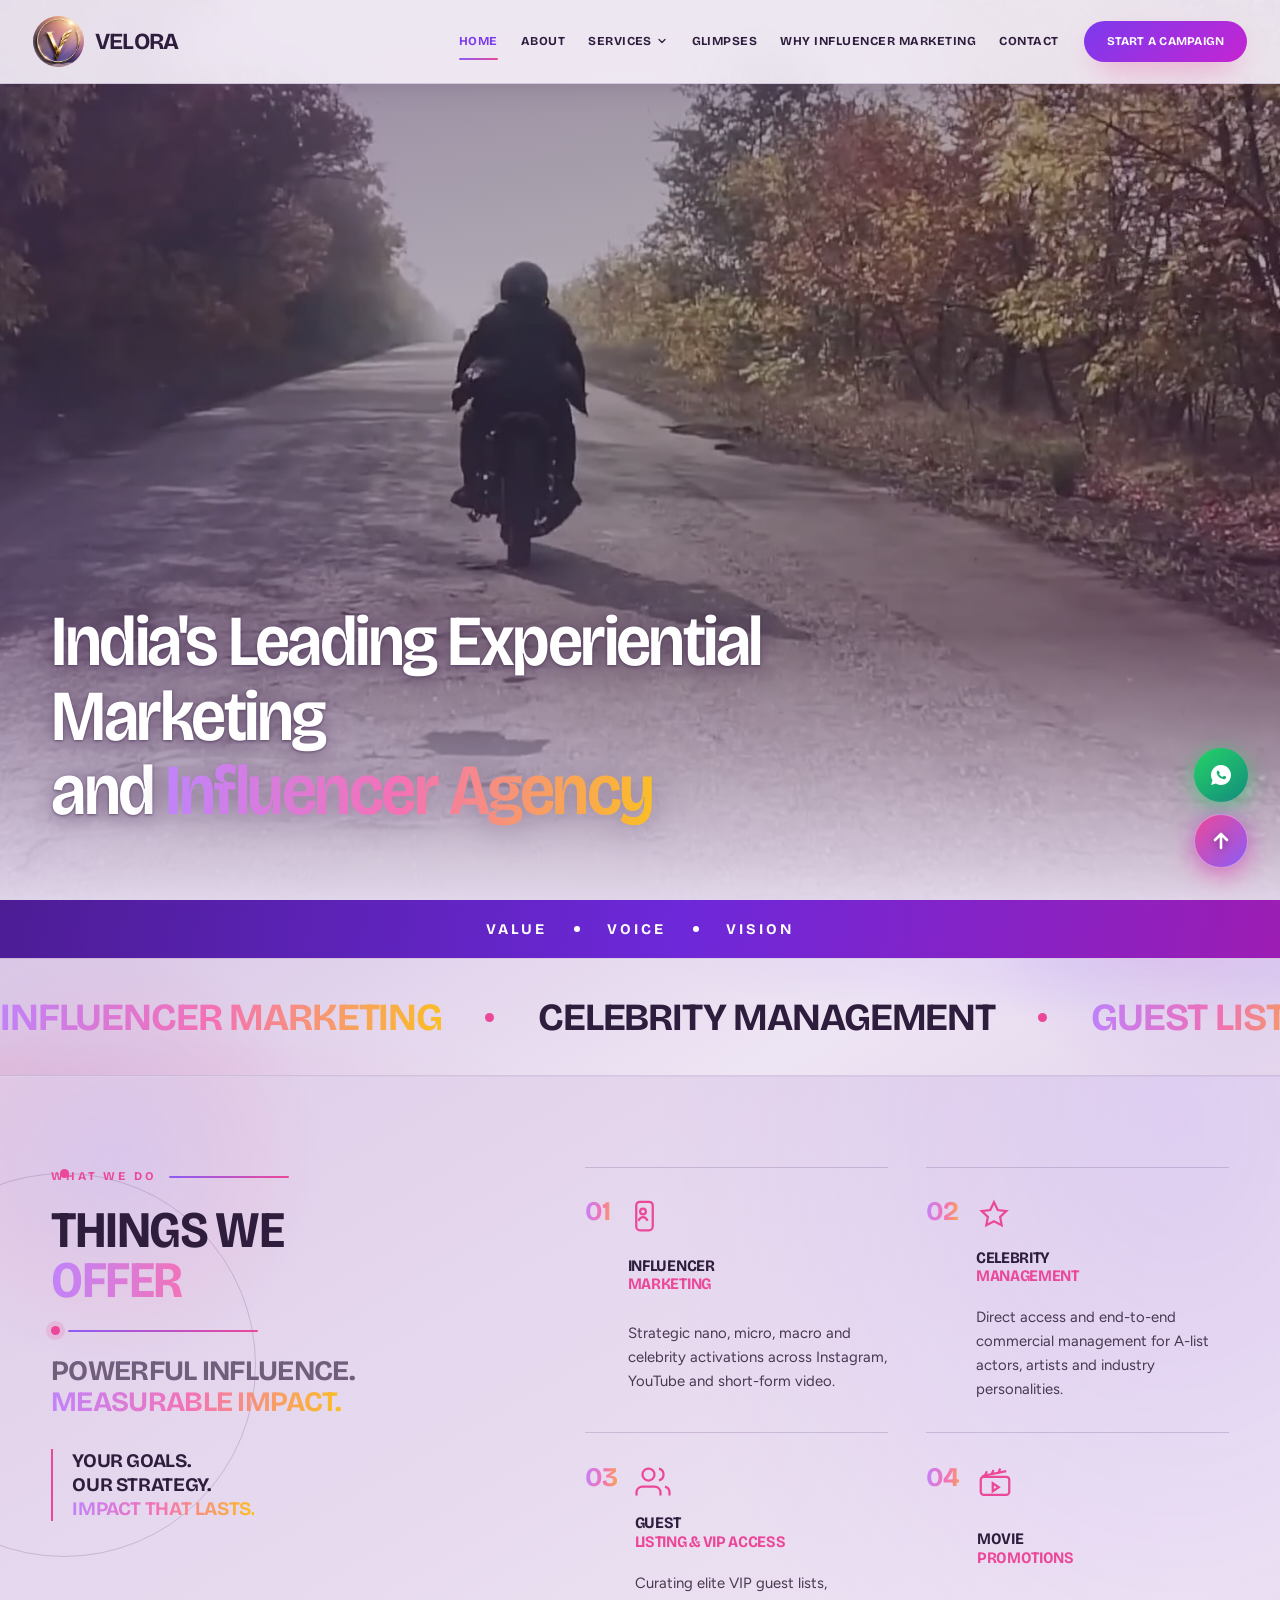
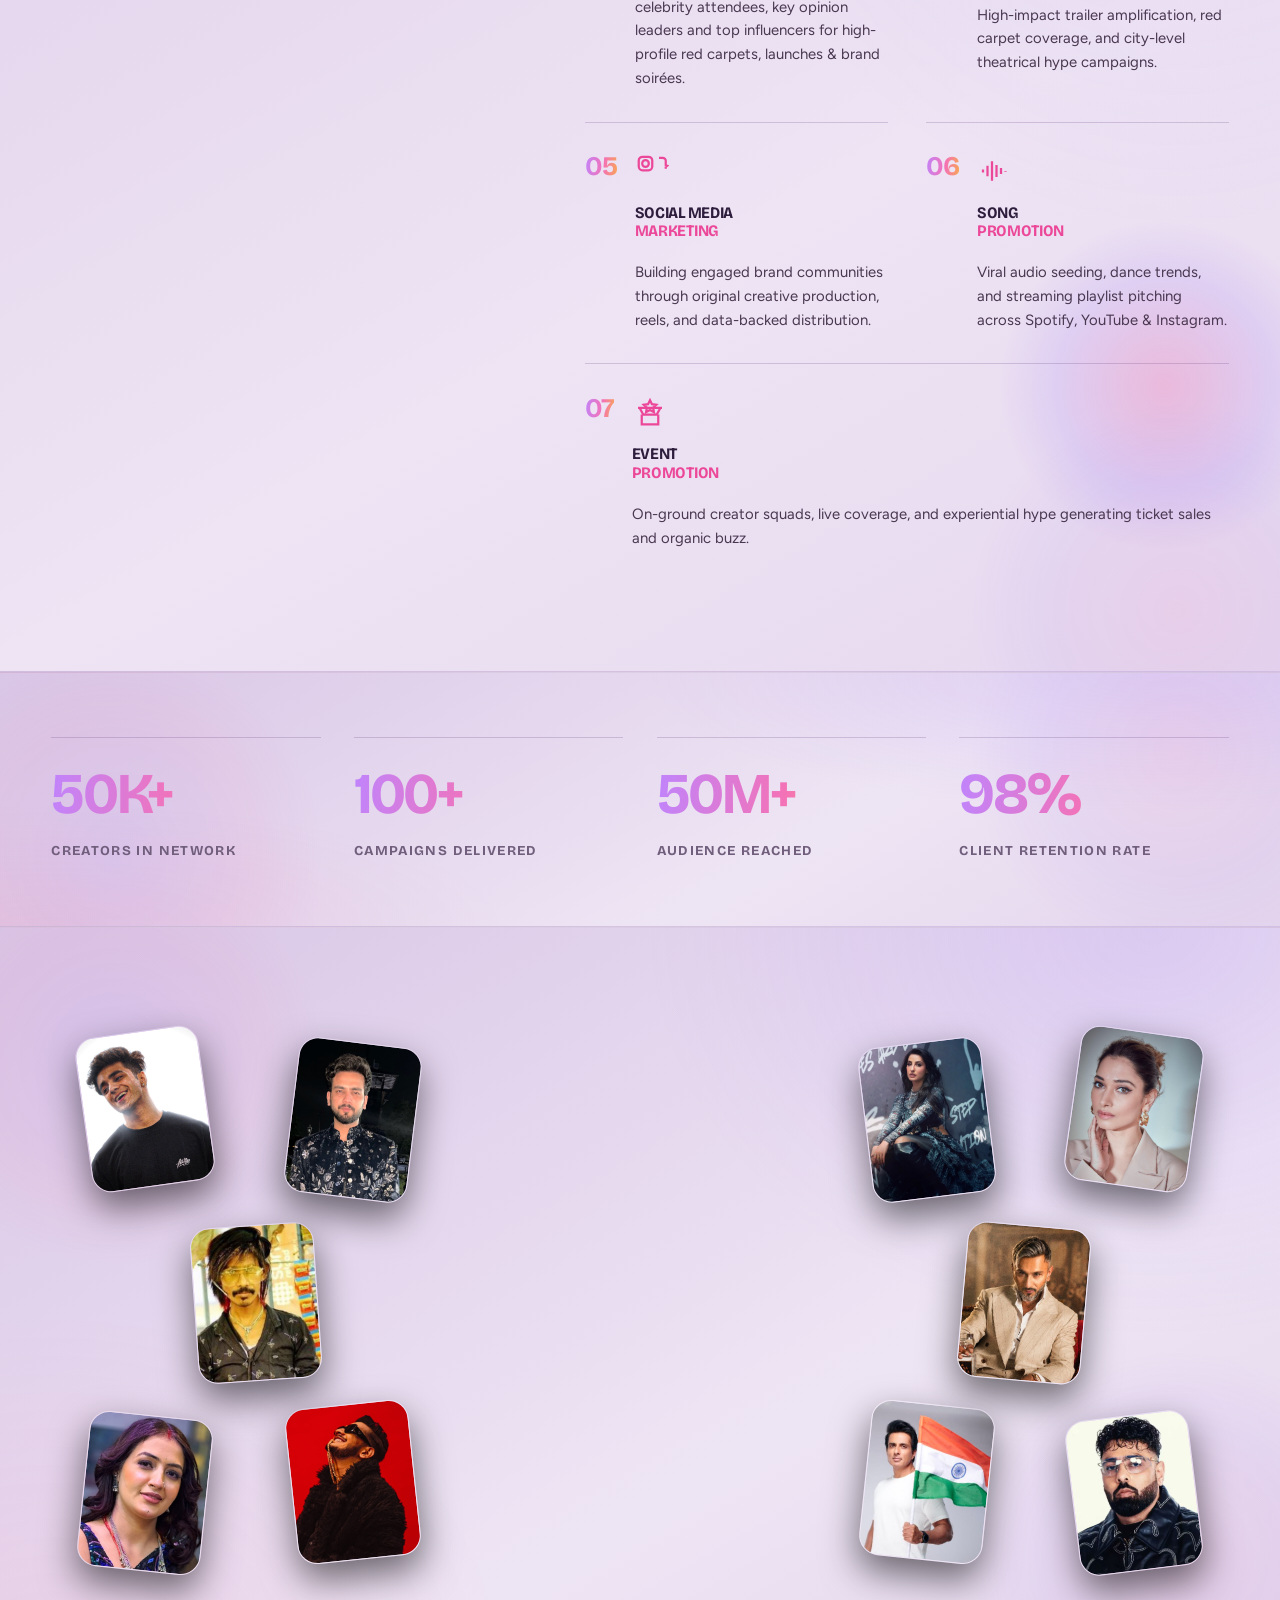
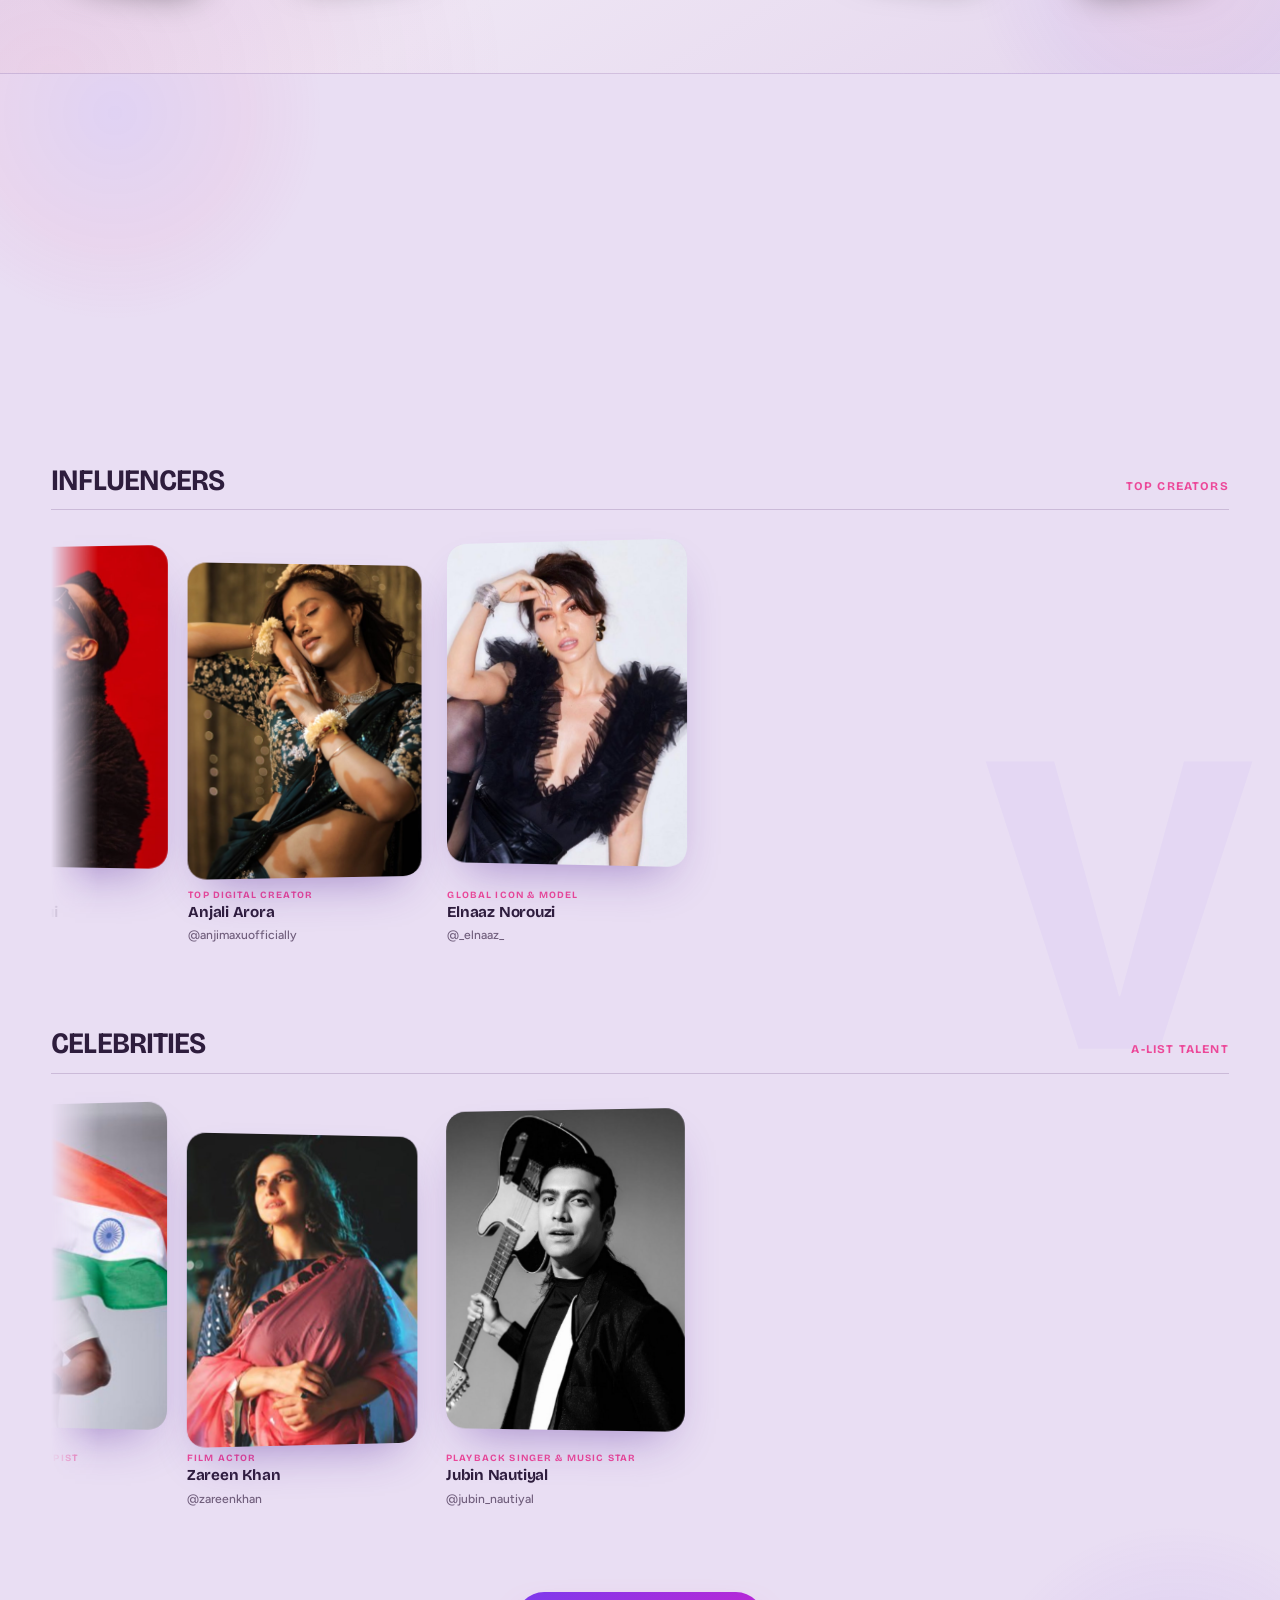
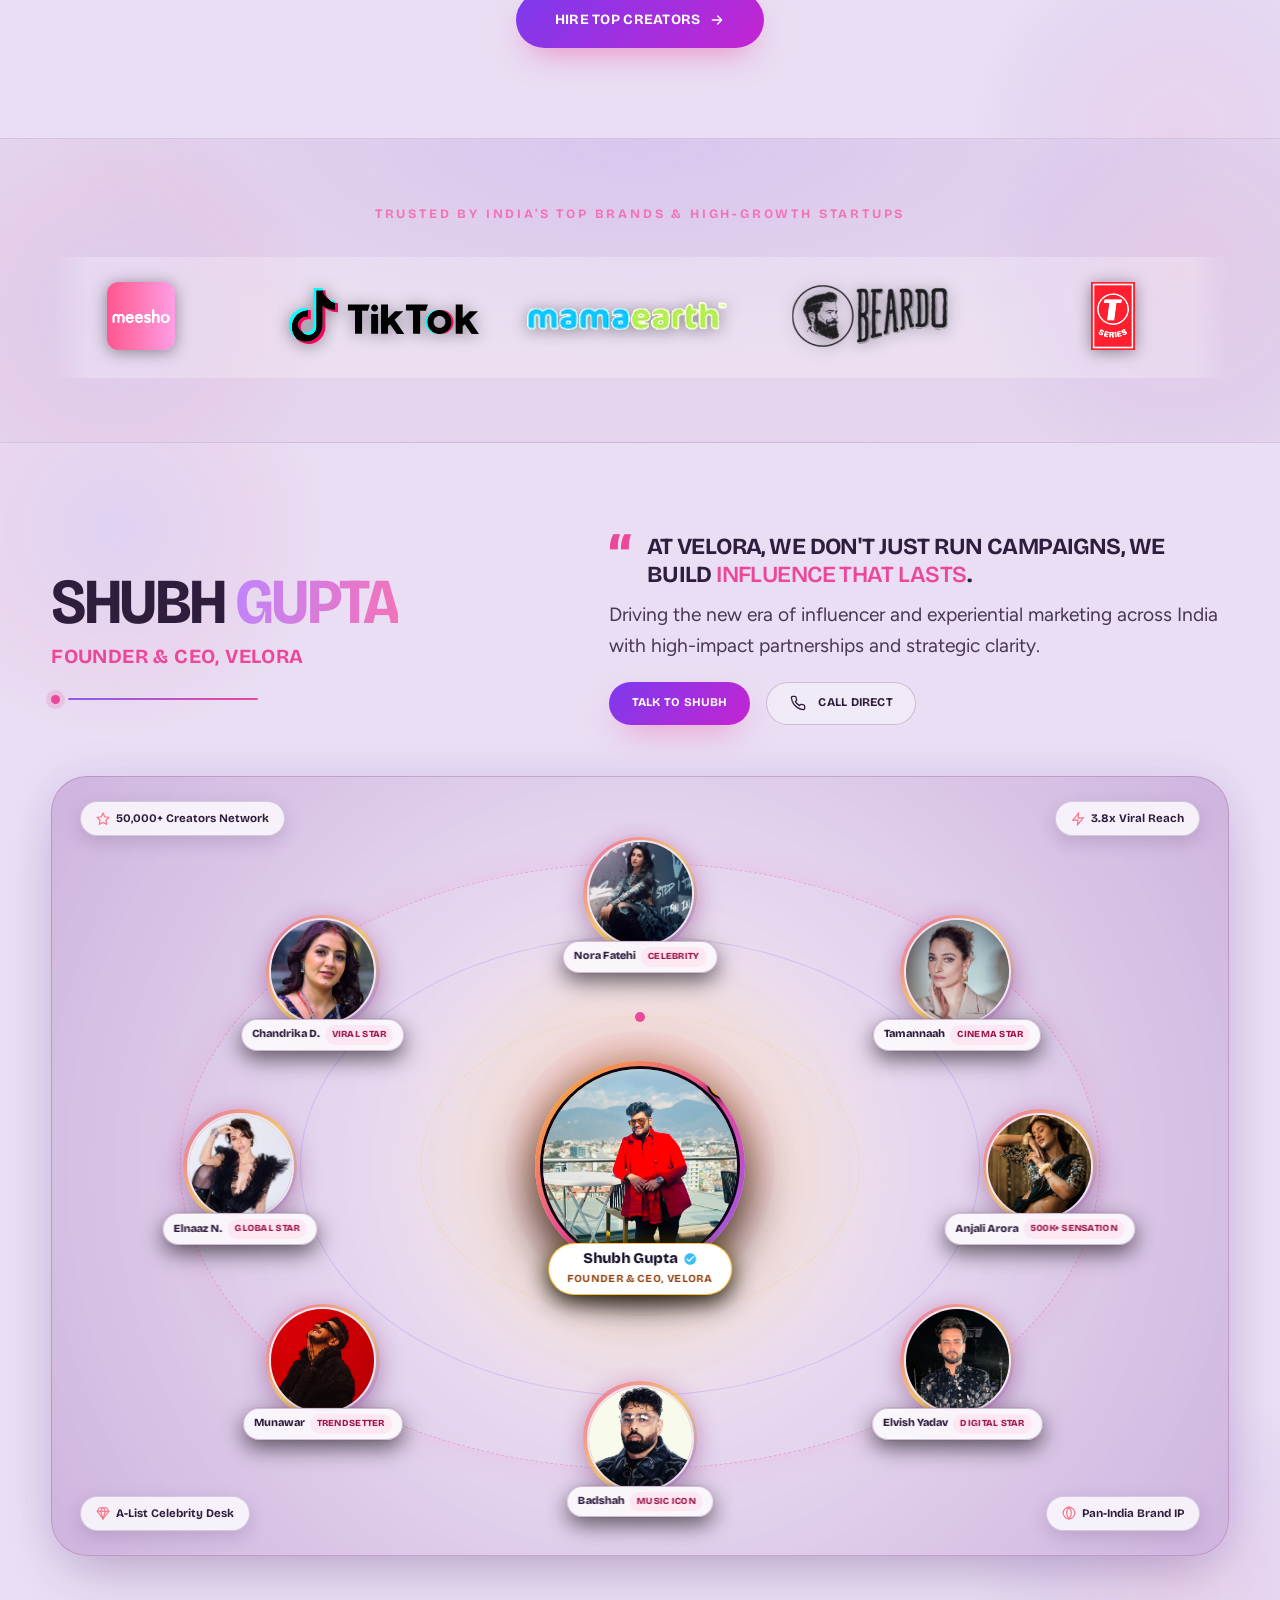
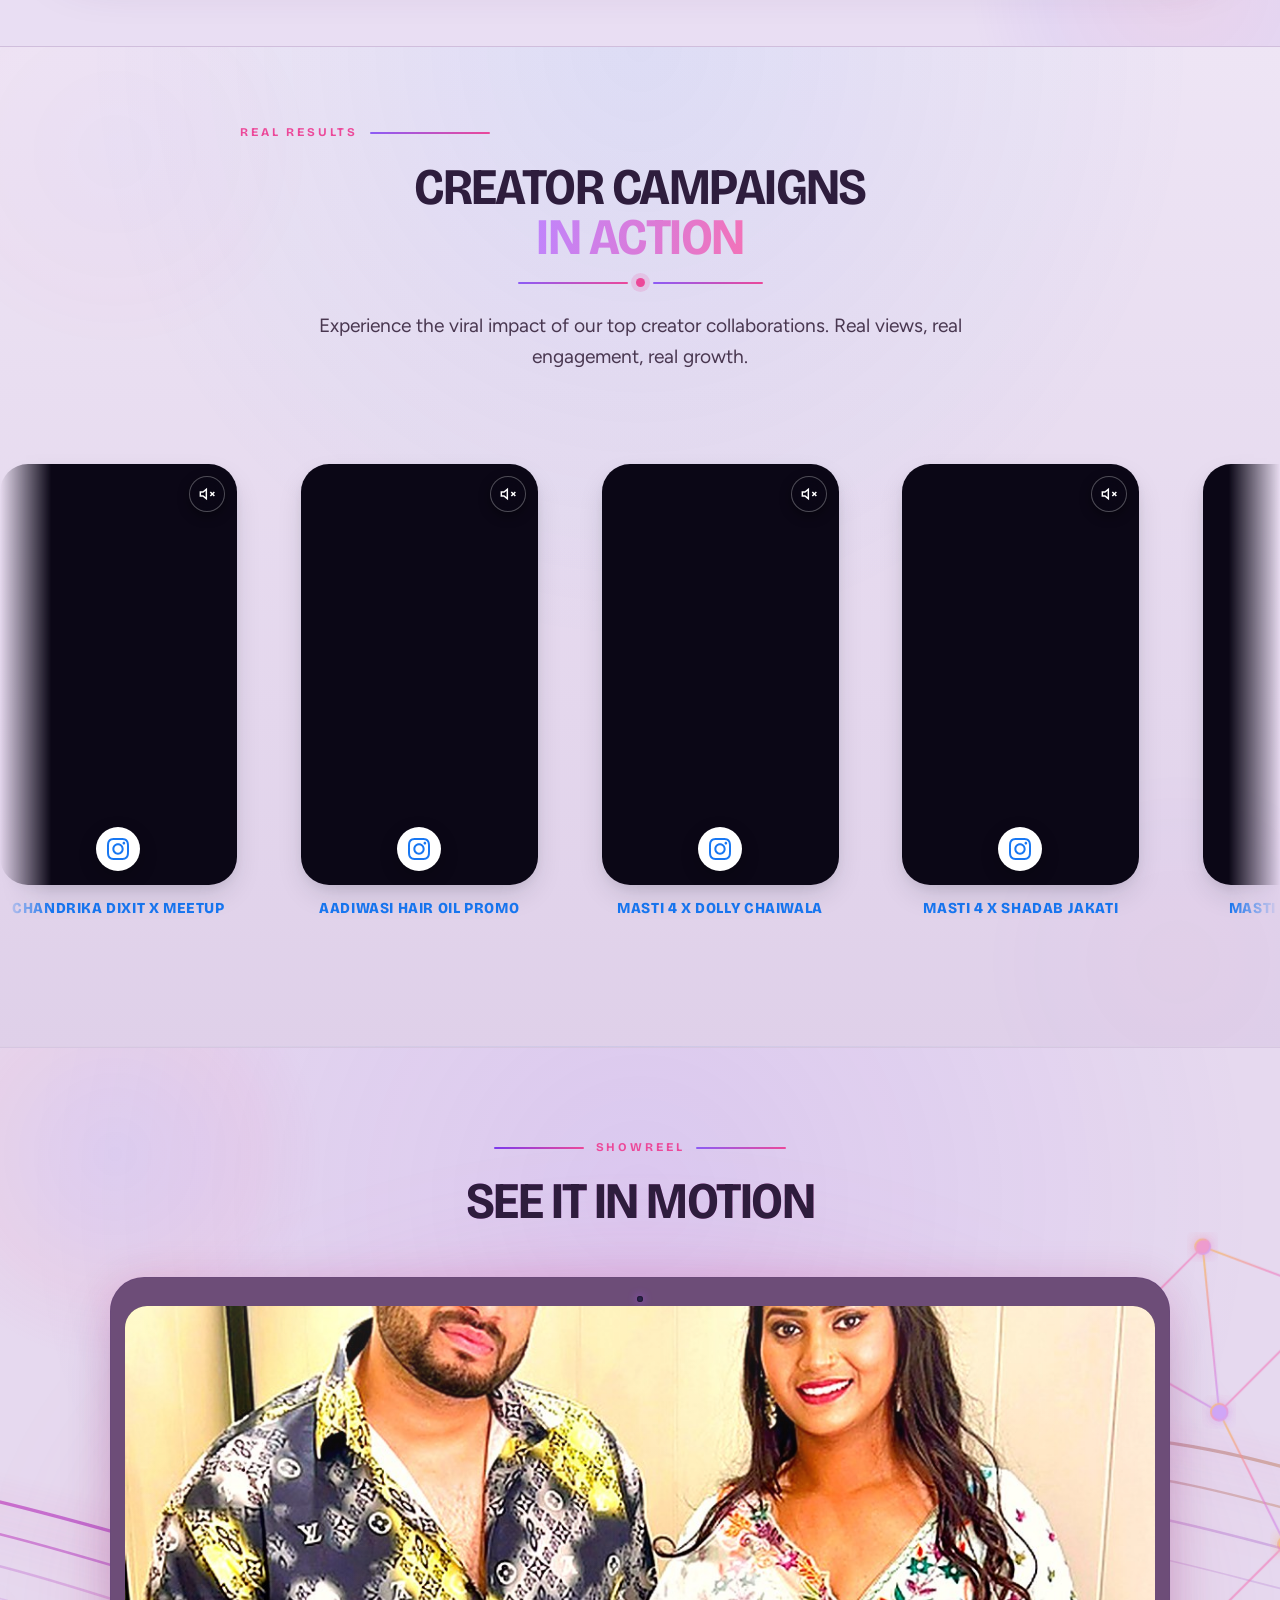
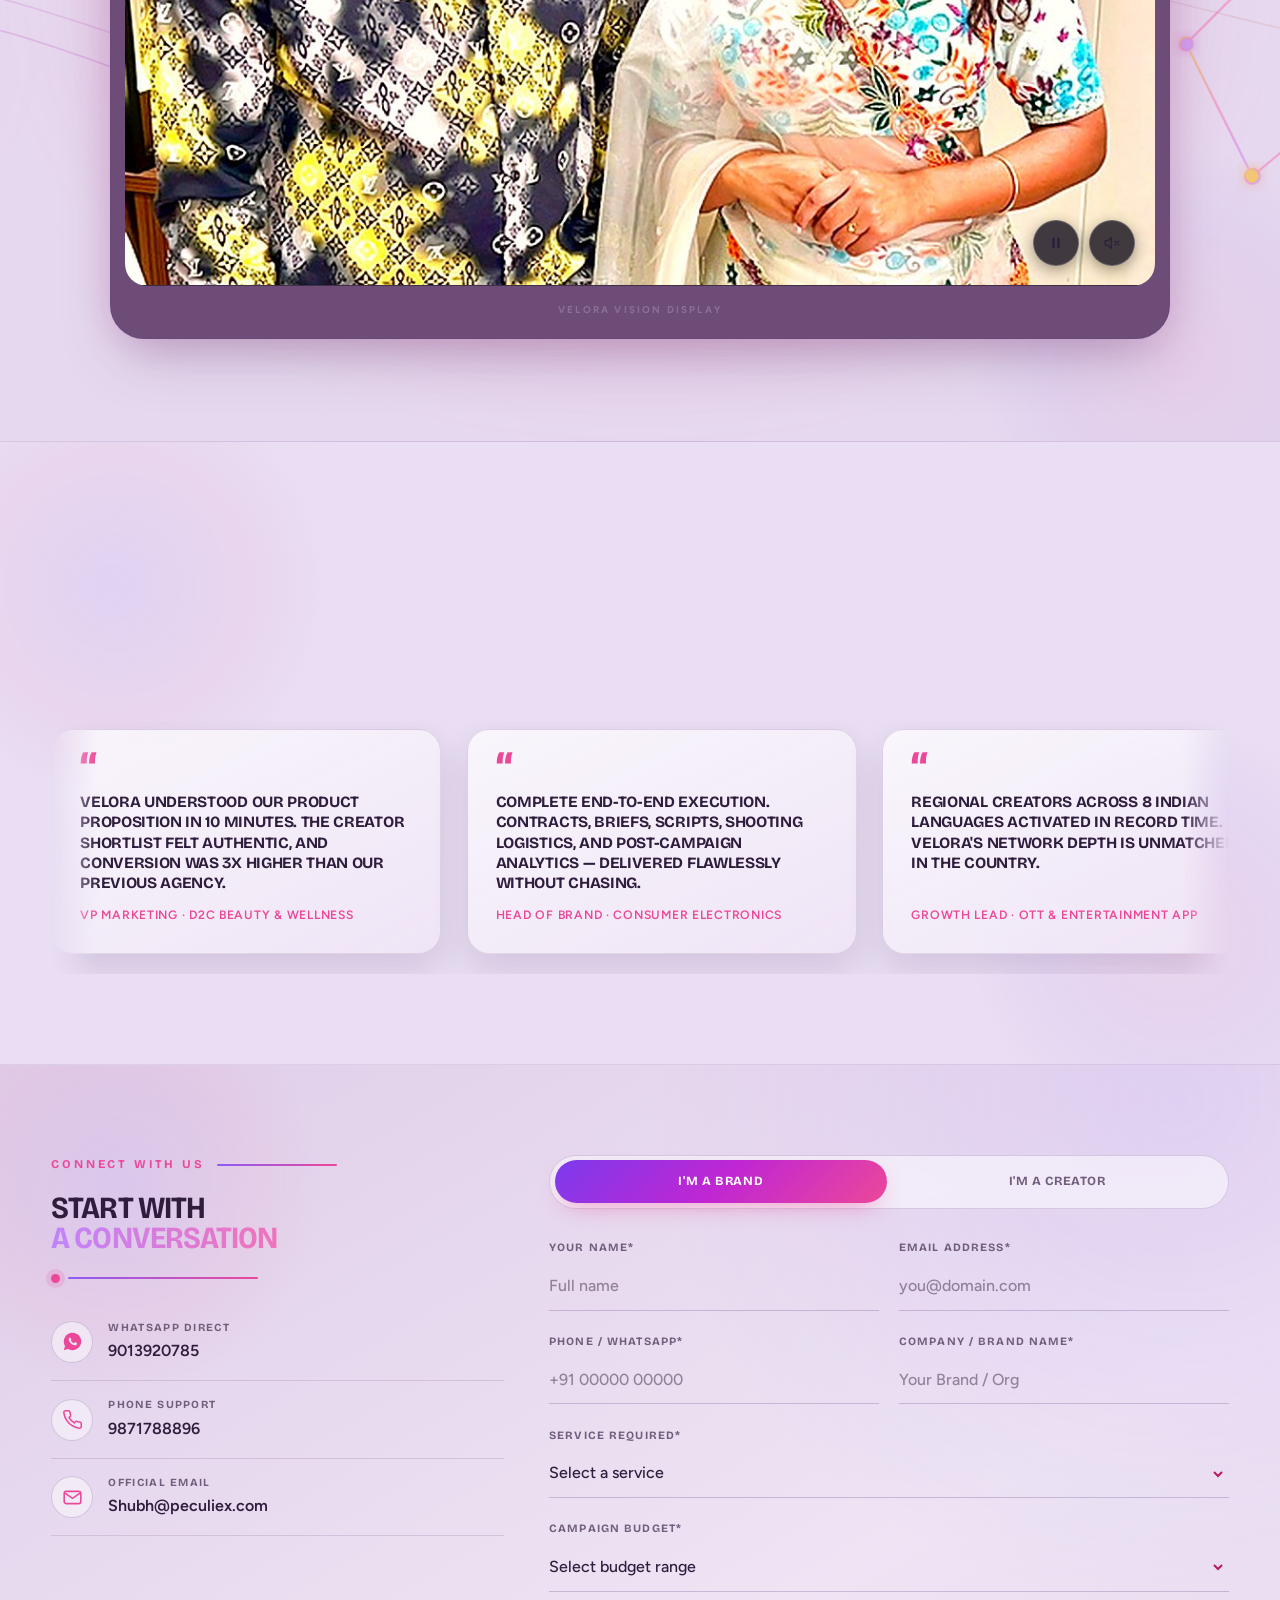
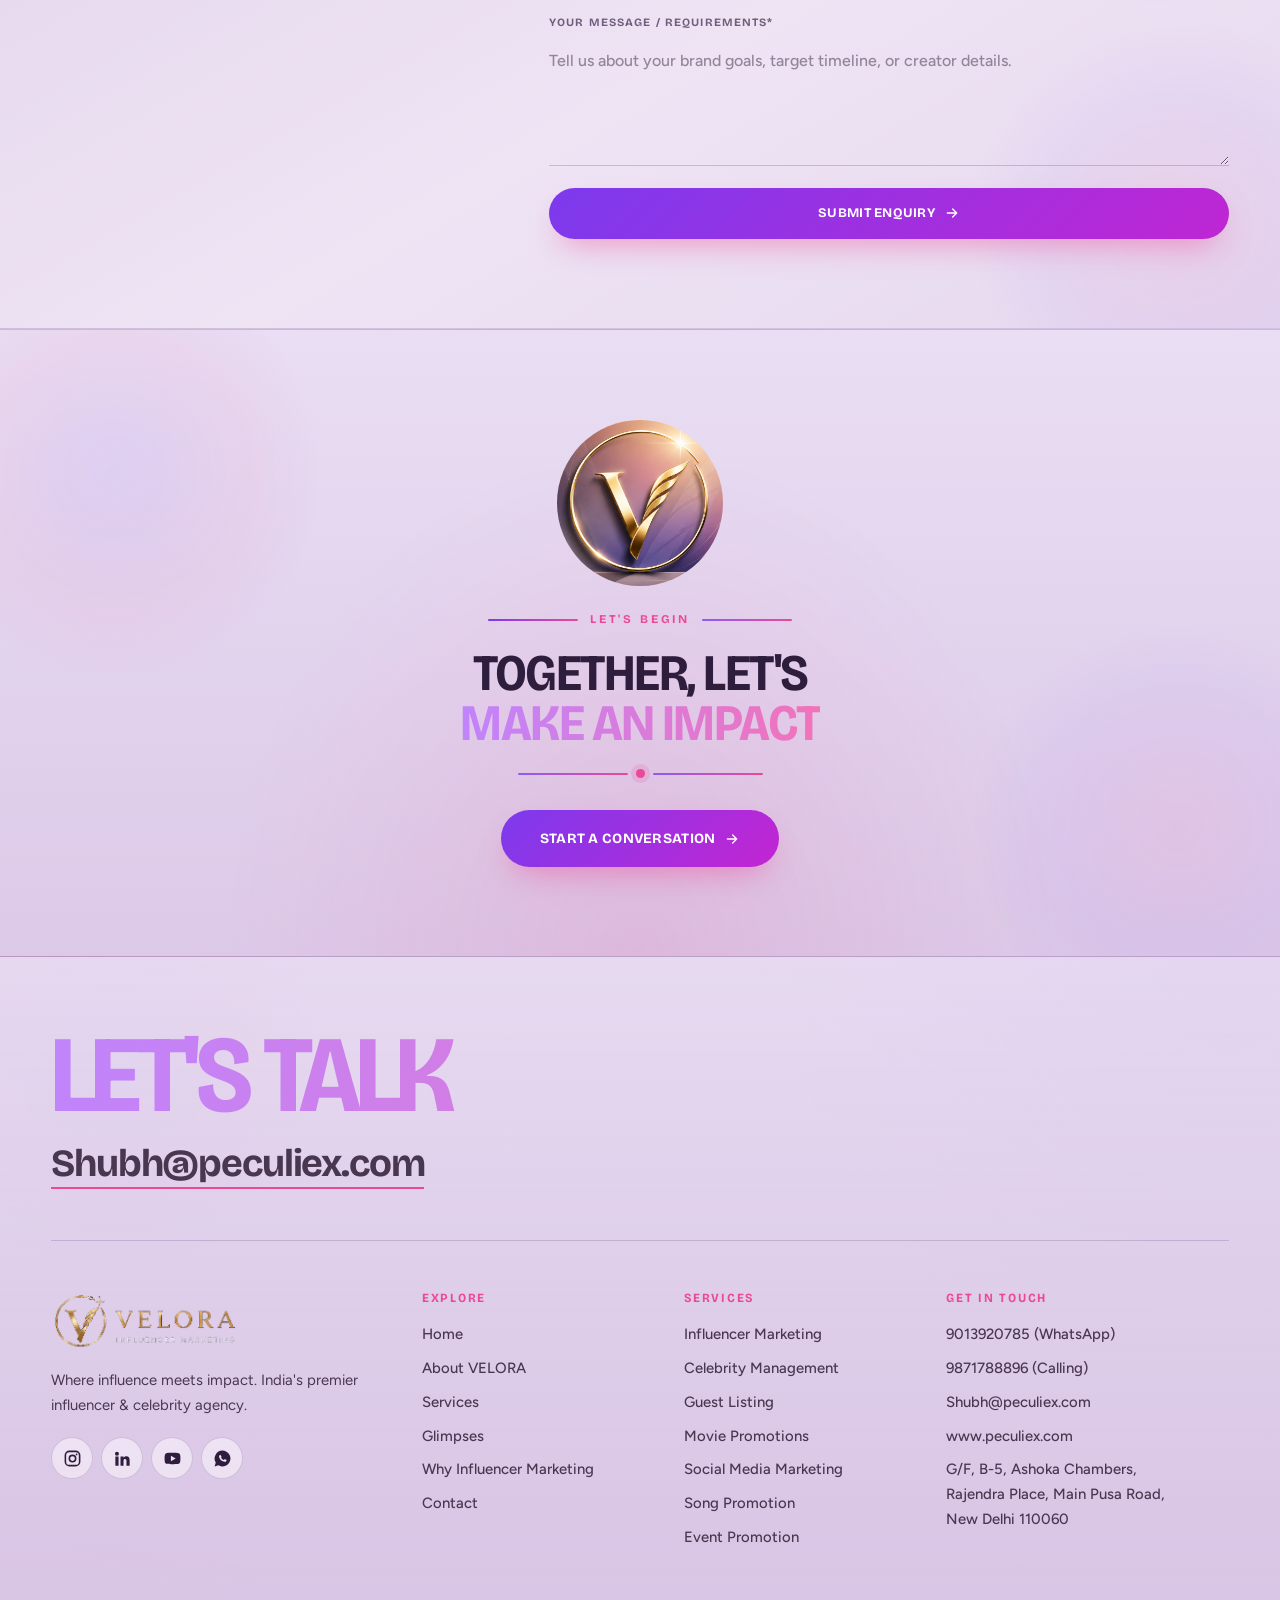
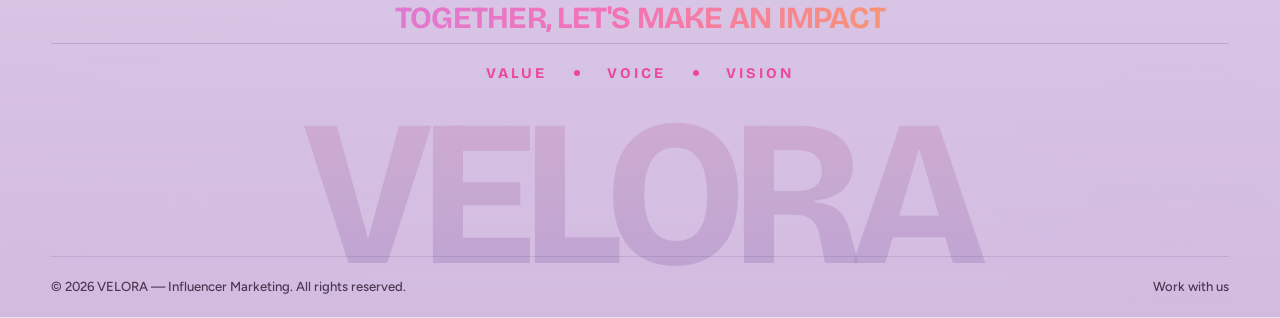
==== index.html @ 5eb92b2a "Update website theme and stylesheets across all pages" ====
<!DOCTYPE html>
<html lang="en">

<head>
    <meta charset="UTF-8">
    <meta name="viewport" content="width=device-width, initial-scale=1">
    <title>VELORA — Influencer Marketing Agency | Where Influence Meets Impact</title>
    <meta name="description"
        content="VELORA is an elite influencer marketing agency connecting visionary brands with 50,000+ top creators. Influencer marketing, celebrity management, guest listing, movie promotions, social media and high-impact campaigns.">
    <meta name="theme-color" content="#8b5cf6">
    <meta property="og:title" content="VELORA — Where Influence Meets Impact">
    <meta property="og:description"
        content="Connecting visionary brands with 50,000+ top creators to produce authentic, high-impact campaigns that drive measurable growth.">
    <meta property="og:image" content="assets/gallery/glimpse-1.jpg">
    <meta property="og:type" content="website">
    <link rel="icon" type="image/png" href="assets/favicon-96x96.png" sizes="96x96">
    <link rel="icon" type="image/png" href="assets/favicon-32x32.png" sizes="32x32">
    <link rel="shortcut icon" href="assets/favicon.ico">
    <link rel="apple-touch-icon" sizes="180x180" href="assets/apple-touch-icon.png">
    <link rel="manifest" href="site.webmanifest">
    <link rel="preconnect" href="https://fonts.googleapis.com">
    <link rel="preconnect" href="https://fonts.gstatic.com" crossorigin>
    <link
        href="https://fonts.googleapis.com/css2?family=Bricolage+Grotesque:opsz,wdth,wght@12..96,75..100,200..800&family=Figtree:ital,wght@0,300..900;1,300..900&display=swap"
        rel="stylesheet">
    <link rel="stylesheet" href="style.css?v=20260826-13">
    <link rel="stylesheet" href="theme.css?v=20260826-1">
    <!-- Enables the section load-in in style.css section 40. Inline and in
         <head> on purpose: it must land before first paint so sections are
         never shown and then snapped to hidden, and if scripting is off the
         class never arrives and everything simply stays visible. -->
    <script>document.documentElement.classList.add('has-sectfx');</script>
</head>

<body>

    <!-- Preloader -->
    <div class="preloader" role="status" aria-live="polite">
        <div class="preloader-inner">
            <img src="assets/velora-logo.png" alt="VELORA">
            <div class="preloader-bar"><span></span></div>
            <p>Value &nbsp;·&nbsp; Voice &nbsp;·&nbsp; Vision</p>
        </div>
    </div>

    <div class="scroll-progress" aria-hidden="true"></div>

    <!-- ============ NAV ============ -->
    <header class="nav">
        <div class="nav-inner">
            <a class="brand" href="index.html" aria-label="VELORA home">
                <span class="brand-badge"><img src="assets/velora-emblem.png" alt=""></span>
                <span class="brand-word">VELORA</span>
            </a>

            <nav aria-label="Primary">
                <ul class="nav-menu">
                    <li><a class="nav-link" href="index.html" aria-current="page">Home</a></li>
                    <li><a class="nav-link" href="about.html">About</a></li>
                    <li>
                        <a class="nav-link" href="services.html">Services <svg class="nav-caret" viewBox="0 0 24 24"
                                fill="none" stroke="currentColor" stroke-width="2.5" stroke-linecap="round"
                                stroke-linejoin="round">
                                <path d="M6 9l6 6 6-6" />
                            </svg></a>
                        <div class="nav-sub">
                            <a href="services.html#influencer">Influencer Marketing</a>
                            <a href="services.html#celebrity">Celebrity Management</a>
                            <a href="services.html#guest-listing">Guest Listing</a>
                            <a href="services.html#movie">Movie Promotions</a>
                            <a href="services.html#social">Social Media Marketing</a>
                            <a href="services.html#song">Song Promotion</a>
                            <a href="services.html#event">Event Promotion</a>
                        </div>
                    </li>
                    <li><a class="nav-link" href="glimpses.html">Glimpses</a></li>
                    <li><a class="nav-link" href="why-influencer-marketing.html">Why Influencer Marketing</a></li>
                    <li><a class="nav-link" href="contact.html">Contact</a></li>
                </ul>
            </nav>

            <div class="nav-cta">
                <a class="btn btn-gold btn-sm magnetic" href="#enquiry">Start a Campaign</a>
                <button class="burger" aria-label="Menu" aria-expanded="false" aria-controls="drawer">
                    <span></span><span></span><span></span>
                </button>
            </div>
        </div>
    </header>

    <!-- Mobile / tablet drawer -->
    <div class="nav-drawer" id="drawer">
        <nav class="drawer-menu" aria-label="Mobile">
            <a href="index.html" style="--i:0"><small>01</small> Home</a>
            <a href="about.html" style="--i:1"><small>02</small> About</a>
            <a href="services.html" style="--i:2"><small>03</small> Services</a>
            <a href="glimpses.html" style="--i:3"><small>04</small> Glimpses</a>
            <a href="why-influencer-marketing.html" style="--i:4"><small>05</small> Why Influencer Marketing</a>
            <a href="contact.html" style="--i:5"><small>06</small> Contact</a>
        </nav>
        <div class="drawer-foot">
            <a href="tel:+919871788896">+91 98717 88896</a>
            <a href="mailto:Shubh@peculiex.com">Shubh@peculiex.com</a>
            <a href="https://www.peculiex.com" target="_blank" rel="noopener">www.peculiex.com</a>
        </div>
    </div>

    <main>

        <!-- ============ HERO ============ -->
        <section class="hero" id="top">
            <div class="hero-video" aria-hidden="true">
                <video src="assets/hero-loop.mp4" poster="assets/hero-poster-promo.jpg" autoplay muted loop playsinline
                    preload="auto" data-bg-video tabindex="-1"></video>
            </div>



            <div class="hero-inner">
                <h1 class="hero-main-title" data-reveal>
                    India's Leading Experiential Marketing<br>
                    and <span class="hero-accent">Influencer Agency</span>
                </h1>
            </div>

        </section>

        <!-- VALUE · VOICE · VISION STRIP -->
        <div class="vvv">Value <i></i> Voice <i></i> Vision</div>

        <!-- ============ MARQUEE STRIP ============ -->
        <div class="ink-band">
            <div class="marquee" aria-hidden="true">
                <div class="marquee-track">
                    <span>Influencer Marketing</span><i></i>
                    <span>Celebrity Management</span><i></i>
                    <span>Guest Listing</span><i></i>
                    <span>Movie Promotions</span><i></i>
                    <span>Social Media Marketing</span><i></i>
                    <span>Song Promotion</span><i></i>
                    <span>Event Promotion</span><i></i>
                </div>
            </div>
        </div>

        <!-- ============ WHAT WE DO (7TH POINT: GUEST LISTING) ============ -->
        <section class="section tint" id="what-we-do">
            <div class="ui-circle-bg" aria-hidden="true">
                <div class="circle-ring ring-3"></div>
                <div class="pulse-node n2"></div>
            </div>

            <div class="shell slide-split">
                <div class="slide-copy">
                    <p class="eyebrow" data-reveal>What We Do</p>
                    <h2 class="display-2" data-reveal style="--d:60ms">
                        Things We<br><span class="gold-solid">Offer</span>
                    </h2>
                    <div class="rule left" data-reveal><span class="spark"></span></div>
                    <p class="tag-line" data-reveal style="--d:120ms">
                        Powerful influence.<br><em>Measurable impact.</em>
                    </p>

                    <div class="goal-pill" data-reveal="left" style="--d:220ms">
                        <ul>
                            <li>Your goals.</li>
                            <li>Our strategy.</li>
                            <li>Impact that lasts.</li>
                        </ul>
                    </div>
                </div>

                <div class="offer two">
                    <article class="offer-item" data-reveal>
                        <span class="offer-num">01</span>
                        <div class="offer-icon">
                            <svg viewBox="0 0 24 24" fill="none" stroke="currentColor" stroke-width="1.5">
                                <rect x="5.5" y="2.5" width="11" height="19" rx="2.5" />
                                <circle cx="10" cy="9" r="1.9" />
                                <path d="M7 15.2c.6-1.7 1.7-2.5 3-2.5s2.4.8 3 2.5" />
                            </svg>
                        </div>
                        <h3 class="offer-name">Influencer<b>Marketing</b></h3>
                        <p class="offer-desc">Strategic nano, micro, macro and celebrity activations across Instagram,
                            YouTube and short-form video.</p>
                    </article>

                    <article class="offer-item" data-reveal>
                        <span class="offer-num">02</span>
                        <div class="offer-icon">
                            <svg viewBox="0 0 24 24" fill="none" stroke="currentColor" stroke-width="1.5">
                                <path
                                    d="M12 2.8l2.5 5.2 5.7.7-4.1 3.9 1 5.6-5.1-2.7-5.1 2.7 1-5.6L3.8 8.7l5.7-.7L12 2.8z" />
                            </svg>
                        </div>
                        <h3 class="offer-name">Celebrity<b>Management</b></h3>
                        <p class="offer-desc">Direct access and end-to-end commercial management for A-list actors,
                            artists and industry personalities.</p>
                    </article>

                    <article class="offer-item" data-reveal>
                        <span class="offer-num">03</span>
                        <div class="offer-icon">
                            <svg viewBox="0 0 24 24" fill="none" stroke="currentColor" stroke-width="1.5">
                                <path d="M17 21v-2a4 4 0 0 0-4-4H5a4 4 0 0 0-4 4v2" />
                                <circle cx="9" cy="7" r="4" />
                                <path d="M23 21v-2a4 4 0 0 0-3-3.87" />
                                <path d="M16 3.13a4 4 0 0 1 0 7.75" />
                            </svg>
                        </div>
                        <h3 class="offer-name">Guest<b>Listing &amp; VIP Access</b></h3>
                        <p class="offer-desc">Curating elite VIP guest lists, celebrity attendees, key opinion leaders
                            and top influencers for high-profile red carpets, launches &amp; brand soirées.</p>
                    </article>

                    <article class="offer-item" data-reveal>
                        <span class="offer-num">04</span>
                        <div class="offer-icon">
                            <svg viewBox="0 0 24 24" fill="none" stroke="currentColor" stroke-width="1.5">
                                <rect x="2.5" y="8.5" width="19" height="12" rx="2" />
                                <path d="m3.5 8 16-3.2M5 8.3 6.6 4.8M9.5 7.4 11 4M14 6.5 15.5 3" />
                                <path d="m10.5 12.8 4 2.7-4 2.7v-5.4z" />
                            </svg>
                        </div>
                        <h3 class="offer-name">Movie<b>Promotions</b></h3>
                        <p class="offer-desc">High-impact trailer amplification, red carpet coverage, and city-level
                            theatrical hype campaigns.</p>
                    </article>

                    <article class="offer-item" data-reveal>
                        <span class="offer-num">05</span>
                        <div class="offer-icon">
                            <svg viewBox="0 0 24 24" fill="none" stroke="currentColor" stroke-width="1.5">
                                <rect x="2.5" y="2.5" width="9" height="9" rx="2.5" />
                                <circle cx="7" cy="7" r="2.2" />
                                <path d="M16 3.2h2.5a2 2 0 0 1 2 2V8l1 .5-1 .8v1.2" />
                            </svg>
                        </div>
                        <h3 class="offer-name">Social Media<b>Marketing</b></h3>
                        <p class="offer-desc">Building engaged brand communities through original creative production,
                            reels, and data-backed distribution.</p>
                    </article>

                    <article class="offer-item" data-reveal>
                        <span class="offer-num">06</span>
                        <div class="offer-icon">
                            <svg viewBox="0 0 24 24" fill="none" stroke="currentColor" stroke-width="1.5">
                                <path d="M4 11v2M7 8.5v7M10 5.5v13M13 8v8M16 10v4M19 12v.5" />
                            </svg>
                        </div>
                        <h3 class="offer-name">Song<b>Promotion</b></h3>
                        <p class="offer-desc">Viral audio seeding, dance trends, and streaming playlist pitching across
                            Spotify, YouTube &amp; Instagram.</p>
                    </article>

                    <article class="offer-item" data-reveal style="grid-column: 1 / -1;">
                        <span class="offer-num">07</span>
                        <div class="offer-icon">
                            <svg viewBox="0 0 24 24" fill="none" stroke="currentColor" stroke-width="1.5">
                                <path d="M5 8.5 7.5 13h9L19 8.5M4 8.5h16" />
                                <path d="M6.5 13v6.5h11V13" />
                                <path
                                    d="m12 3.5 1.3 2.6 2.9.4-2.1 2 .5 2.9-2.6-1.4-2.6 1.4.5-2.9-2.1-2 2.9-.4L12 3.5z" />
                            </svg>
                        </div>
                        <h3 class="offer-name">Event<b>Promotion</b></h3>
                        <p class="offer-desc">On-ground creator squads, live coverage, and experiential hype generating
                            ticket sales and organic buzz.</p>
                    </article>
                </div>
            </div>
        </section>

        <!-- ============ STATS (50K NETWORK, 100+ CAMPAIGNS) ============ -->
        <section class="section ink-band" style="padding-block:clamp(3rem,5vw,4.5rem)">
            <div class="shell">
                <div class="stats" data-reveal>
                    <div class="stat">
                        <b><span data-count="50" data-suffix="K+">0</span></b>
                        <span>Creators in Network</span>
                    </div>
                    <div class="stat">
                        <b><span data-count="100" data-suffix="+">0</span></b>
                        <span>Campaigns Delivered</span>
                    </div>
                    <div class="stat">
                        <b><span data-count="50" data-suffix="M+">0</span></b>
                        <span>Audience Reached</span>
                    </div>
                    <div class="stat">
                        <b><span data-count="98" data-suffix="%">0</span></b>
                        <span>Client Retention Rate</span>
                    </div>
                </div>
            </div>
        </section>


        <!-- ============ STORIES & CASE STUDIES (CELEB PROOF) ============ -->
        <section class="stories-showcase" id="stories">
            <div class="stories-container">
                <!-- Left Floating Photo Cloud (Influencers) -->
                <div class="stories-cloud stories-cloud-left" aria-hidden="true">
                    <a class="story-card card-l1" href="https://www.instagram.com/aarushbhola17/" target="_blank"
                        rel="noopener" aria-label="Aarush Bhola">
                        <img src="assets/talent/aarush-bhola.jpg" alt="Aarush Bhola" loading="lazy">
                    </a>
                    <a class="story-card card-l2" href="https://www.instagram.com/elvish_yadav/" target="_blank"
                        rel="noopener" aria-label="Elvish Yadav">
                        <img src="assets/talent/elvish-yadav.jpg" alt="Elvish Yadav" loading="lazy">
                    </a>
                    <a class="story-card card-l3" href="https://www.instagram.com/dolly_ki_tapri_nagpur/"
                        target="_blank" rel="noopener" aria-label="Dolly Chaiwala">
                        <img src="assets/talent/dolly-chaiwala.jpg" alt="Dolly Chaiwala" loading="lazy">
                    </a>
                    <a class="story-card card-l4" href="https://www.instagram.com/chandrika.dixit/" target="_blank"
                        rel="noopener" aria-label="Chandrika Dixit">
                        <img src="assets/talent/chandrika-dixit.jpg" alt="Chandrika Dixit" loading="lazy">
                    </a>
                    <a class="story-card card-l5" href="https://www.instagram.com/munawar.faruqui/" target="_blank"
                        rel="noopener" aria-label="Munawar Faruqui">
                        <img src="assets/talent/munawar-faruqui.jpg" alt="Munawar Faruqui" loading="lazy">
                    </a>
                </div>

                <!-- Center Content -->
                <div class="stories-center-content">
                    <span class="stories-number" data-reveal>100+</span>
                    <h2 class="stories-heading" data-reveal style="--d:60ms">Case Studies of Success</h2>
                    <p class="stories-description" data-reveal style="--d:120ms">
                        VELORA commands top-tier engagement benchmarks in the industry. Connecting leading consumer
                        brands with the nation's biggest celebrities and viral creators.
                    </p>
                    <div class="stories-cta-wrap" data-reveal style="--d:180ms">
                        <a class="btn-stories-pill magnetic" href="why-velora.html">
                            Explore Success Stories
                        </a>
                    </div>
                </div>

                <!-- Right Floating Photo Cloud (Celebrities) -->
                <div class="stories-cloud stories-cloud-right" aria-hidden="true">
                    <a class="story-card card-r1" href="https://www.instagram.com/norafatehi/" target="_blank"
                        rel="noopener" aria-label="Nora Fatehi">
                        <img src="assets/talent/nora-fatehi.jpg" alt="Nora Fatehi" loading="lazy">
                    </a>
                    <a class="story-card card-r2" href="https://www.instagram.com/tamannaahspeaks/" target="_blank"
                        rel="noopener" aria-label="Tamannaah Bhatia">
                        <img src="assets/talent/tamannaah-bhatia.jpg" alt="Tamannaah Bhatia" loading="lazy">
                    </a>
                    <a class="story-card card-r3" href="https://www.instagram.com/yoyohoneysingh/" target="_blank"
                        rel="noopener" aria-label="Yo Yo Honey Singh">
                        <img src="assets/talent/yo-yo-honey-singh.jpg" alt="Yo Yo Honey Singh" loading="lazy">
                    </a>
                    <a class="story-card card-r4" href="https://www.instagram.com/sonu_sood/" target="_blank"
                        rel="noopener" aria-label="Sonu Sood">
                        <img src="assets/talent/sonu-sood.jpg" alt="Sonu Sood" loading="lazy">
                    </a>
                    <a class="story-card card-r5" href="https://www.instagram.com/badboyshah/" target="_blank"
                        rel="noopener" aria-label="Badshah">
                        <img src="assets/talent/badshah.jpg" alt="Badshah" loading="lazy">
                    </a>
                </div>
            </div>
        </section>


        <!-- ============ FAMOUS FACES / REPRESENT ROSTER (MOVING ANIMATION) ============ -->
        <section class="section" id="faces">
            <span class="watermark" aria-hidden="true">V</span>
            <div class="shell">
                <div class="section-head">
                    <p class="eyebrow" data-reveal>Represent Roster</p>
                    <h2 class="display-2" data-reveal style="--d:60ms">
                        Faces You Know,<br><span class="gold-solid">Reach You Can Book</span>
                    </h2>
                    <div class="rule left" data-reveal><span class="spark"></span></div>
                    <p class="lead" data-reveal style="--d:120ms">
                        Top digital creators and verified stars represented and curated by VELORA. Tap any profile to
                        view their work.
                    </p>
                </div>

                <div class="rail-head">
                    <h3 class="rail-title">Influencers</h3>
                    <span class="rail-count">Top Creators</span>
                </div>
                <div class="talent-marquee" data-marquee="right" aria-label="Influencers we work with">
                    <div class="talent-track">
                        <!-- Set 1 -->
                        <a class="talent" href="https://www.instagram.com/elvish_yadav/" target="_blank" rel="noopener">
                            <span class="talent-photo"><img src="assets/talent/elvish-yadav.jpg" alt="Elvish Yadav"
                                    loading="lazy"></span>
                            <span class="talent-body">
                                <span class="talent-role">YouTuber &amp; Reality Star</span>
                                <span class="talent-name">Elvish Yadav</span>
                                <span class="talent-meta">@elvish_yadav</span>
                            </span>
                        </a>
                        <a class="talent" href="https://www.instagram.com/dolly_ki_tapri_nagpur/" target="_blank"
                            rel="noopener">
                            <span class="talent-photo"><img src="assets/talent/dolly-chaiwala.jpg" alt="Dolly Chaiwala"
                                    loading="lazy"></span>
                            <span class="talent-body">
                                <span class="talent-role">Viral Lifestyle Creator</span>
                                <span class="talent-name">Dolly Chaiwala</span>
                                <span class="talent-meta">@dolly_ki_tapri_nagpur</span>
                            </span>
                        </a>
                        <a class="talent" href="https://www.instagram.com/armaan__malik9/" target="_blank"
                            rel="noopener">
                            <span class="talent-photo"><img src="assets/talent/armaan-malik.jpg" alt="Armaan Malik"
                                    loading="lazy"></span>
                            <span class="talent-body">
                                <span class="talent-role">Top YouTuber &amp; Creator</span>
                                <span class="talent-name">Armaan Malik</span>
                                <span class="talent-meta">@armaan__malik9</span>
                            </span>
                        </a>
                        <a class="talent" href="https://www.instagram.com/aarushbhola17/" target="_blank"
                            rel="noopener">
                            <span class="talent-photo"><img src="assets/talent/aarush-bhola.jpg" alt="Aarush Bhola"
                                    loading="lazy"></span>
                            <span class="talent-body">
                                <span class="talent-role">Fitness &amp; Lifestyle</span>
                                <span class="talent-name">Aarush Bhola</span>
                                <span class="talent-meta">@aarushbhola17</span>
                            </span>
                        </a>
                        <a class="talent" href="https://www.instagram.com/chandrika.dixit/" target="_blank"
                            rel="noopener">
                            <span class="talent-photo"><img src="assets/talent/chandrika-dixit.jpg"
                                    alt="Chandrika Dixit" loading="lazy"></span>
                            <span class="talent-body">
                                <span class="talent-role">Viral Food Creator</span>
                                <span class="talent-name">Chandrika Dixit</span>
                                <span class="talent-meta">@chandrika.dixit</span>
                            </span>
                        </a>
                        <a class="talent" href="https://www.instagram.com/munawar.faruqui/" target="_blank"
                            rel="noopener">
                            <span class="talent-photo"><img src="assets/talent/munawar-faruqui.jpg"
                                    alt="Munawar Faruqui" loading="lazy"></span>
                            <span class="talent-body">
                                <span class="talent-role">Comedian &amp; Artist</span>
                                <span class="talent-name">Munawar Faruqui</span>
                                <span class="talent-meta">@munawar.faruqui</span>
                            </span>
                        </a>
                        <a class="talent" href="https://www.instagram.com/anjimaxuofficially/" target="_blank"
                            rel="noopener">
                            <span class="talent-photo"><img src="assets/talent/anjali-arora.jpg" alt="Anjali Arora"
                                    loading="lazy"></span>
                            <span class="talent-body">
                                <span class="talent-role">Top Digital Creator</span>
                                <span class="talent-name">Anjali Arora</span>
                                <span class="talent-meta">@anjimaxuofficially</span>
                            </span>
                        </a>
                        <a class="talent" href="https://www.instagram.com/_elnaaz_" target="_blank" rel="noopener">
                            <span class="talent-photo"><img src="assets/talent/elnaaz-norouzi.jpg" alt="Elnaaz Norouzi"
                                    loading="lazy"></span>
                            <span class="talent-body">
                                <span class="talent-role">Global Icon &amp; Model</span>
                                <span class="talent-name">Elnaaz Norouzi</span>
                                <span class="talent-meta">@_elnaaz_</span>
                            </span>
                        </a>

                        <!-- Set 2 (Duplicate for Seamless Infinite Loop) -->
                        <a class="talent" href="https://www.instagram.com/elvish_yadav/" target="_blank" rel="noopener"
                            aria-hidden="true" tabindex="-1">
                            <span class="talent-photo"><img src="assets/talent/elvish-yadav.jpg" alt="Elvish Yadav"
                                    loading="lazy"></span>
                            <span class="talent-body">
                                <span class="talent-role">YouTuber &amp; Reality Star</span>
                                <span class="talent-name">Elvish Yadav</span>
                                <span class="talent-meta">@elvish_yadav</span>
                            </span>
                        </a>
                        <a class="talent" href="https://www.instagram.com/dolly_ki_tapri_nagpur/" target="_blank"
                            rel="noopener" aria-hidden="true" tabindex="-1">
                            <span class="talent-photo"><img src="assets/talent/dolly-chaiwala.jpg" alt="Dolly Chaiwala"
                                    loading="lazy"></span>
                            <span class="talent-body">
                                <span class="talent-role">Viral Lifestyle Creator</span>
                                <span class="talent-name">Dolly Chaiwala</span>
                                <span class="talent-meta">@dolly_ki_tapri_nagpur</span>
                            </span>
                        </a>
                        <a class="talent" href="https://www.instagram.com/armaan__malik9/" target="_blank"
                            rel="noopener" aria-hidden="true" tabindex="-1">
                            <span class="talent-photo"><img src="assets/talent/armaan-malik.jpg" alt="Armaan Malik"
                                    loading="lazy"></span>
                            <span class="talent-body">
                                <span class="talent-role">Top YouTuber &amp; Creator</span>
                                <span class="talent-name">Armaan Malik</span>
                                <span class="talent-meta">@armaan__malik9</span>
                            </span>
                        </a>
                        <a class="talent" href="https://www.instagram.com/aarushbhola17/" target="_blank" rel="noopener"
                            aria-hidden="true" tabindex="-1">
                            <span class="talent-photo"><img src="assets/talent/aarush-bhola.jpg" alt="Aarush Bhola"
                                    loading="lazy"></span>
                            <span class="talent-body">
                                <span class="talent-role">Fitness &amp; Lifestyle</span>
                                <span class="talent-name">Aarush Bhola</span>
                                <span class="talent-meta">@aarushbhola17</span>
                            </span>
                        </a>
                        <a class="talent" href="https://www.instagram.com/chandrika.dixit/" target="_blank"
                            rel="noopener" aria-hidden="true" tabindex="-1">
                            <span class="talent-photo"><img src="assets/talent/chandrika-dixit.jpg"
                                    alt="Chandrika Dixit" loading="lazy"></span>
                            <span class="talent-body">
                                <span class="talent-role">Viral Food Creator</span>
                                <span class="talent-name">Chandrika Dixit</span>
                                <span class="talent-meta">@chandrika.dixit</span>
                            </span>
                        </a>
                        <a class="talent" href="https://www.instagram.com/munawar.faruqui/" target="_blank"
                            rel="noopener" aria-hidden="true" tabindex="-1">
                            <span class="talent-photo"><img src="assets/talent/munawar-faruqui.jpg"
                                    alt="Munawar Faruqui" loading="lazy"></span>
                            <span class="talent-body">
                                <span class="talent-role">Comedian &amp; Artist</span>
                                <span class="talent-name">Munawar Faruqui</span>
                                <span class="talent-meta">@munawar.faruqui</span>
                            </span>
                        </a>
                        <a class="talent" href="https://www.instagram.com/anjimaxuofficially/" target="_blank"
                            rel="noopener" aria-hidden="true" tabindex="-1">
                            <span class="talent-photo"><img src="assets/talent/anjali-arora.jpg" alt="Anjali Arora"
                                    loading="lazy"></span>
                            <span class="talent-body">
                                <span class="talent-role">Top Digital Creator</span>
                                <span class="talent-name">Anjali Arora</span>
                                <span class="talent-meta">@anjimaxuofficially</span>
                            </span>
                        </a>
                        <a class="talent" href="https://www.instagram.com/_elnaaz_" target="_blank" rel="noopener"
                            aria-hidden="true" tabindex="-1">
                            <span class="talent-photo"><img src="assets/talent/elnaaz-norouzi.jpg" alt="Elnaaz Norouzi"
                                    loading="lazy"></span>
                            <span class="talent-body">
                                <span class="talent-role">Global Icon &amp; Model</span>
                                <span class="talent-name">Elnaaz Norouzi</span>
                                <span class="talent-meta">@_elnaaz_</span>
                            </span>
                        </a>
                    </div>
                </div>

                <div class="rail-head">
                    <h3 class="rail-title">Celebrities</h3>
                    <span class="rail-count">A-List Talent</span>
                </div>
                <div class="talent-marquee" data-marquee="left" aria-label="Celebrities we work with">
                    <div class="talent-track">
                        <!-- Set 1 -->
                        <a class="talent" href="https://www.instagram.com/tamannaahspeaks/" target="_blank"
                            rel="noopener">
                            <span class="talent-photo"><img src="assets/talent/tamannaah-bhatia.jpg"
                                    alt="Tamannaah Bhatia" loading="lazy"></span>
                            <span class="talent-body">
                                <span class="talent-role">Film Actor</span>
                                <span class="talent-name">Tamannaah Bhatia</span>
                                <span class="talent-meta">@tamannaahspeaks</span>
                            </span>
                        </a>
                        <a class="talent" href="https://www.instagram.com/norafatehi/" target="_blank" rel="noopener">
                            <span class="talent-photo"><img src="assets/talent/nora-fatehi.jpg" alt="Nora Fatehi"
                                    loading="lazy"></span>
                            <span class="talent-body">
                                <span class="talent-role">Global Performer &amp; Actor</span>
                                <span class="talent-name">Nora Fatehi</span>
                                <span class="talent-meta">@norafatehi</span>
                            </span>
                        </a>
                        <a class="talent" href="https://www.instagram.com/yoyohoneysingh/" target="_blank"
                            rel="noopener">
                            <span class="talent-photo"><img src="assets/talent/yo-yo-honey-singh.jpg"
                                    alt="Yo Yo Honey Singh" loading="lazy"></span>
                            <span class="talent-body">
                                <span class="talent-role">Music Icon</span>
                                <span class="talent-name">Yo Yo Honey Singh</span>
                                <span class="talent-meta">@yoyohoneysingh</span>
                            </span>
                        </a>
                        <a class="talent" href="https://www.instagram.com/badboyshah/" target="_blank" rel="noopener">
                            <span class="talent-photo"><img src="assets/talent/badshah.jpg" alt="Badshah"
                                    loading="lazy"></span>
                            <span class="talent-body">
                                <span class="talent-role">Rapper &amp; Producer</span>
                                <span class="talent-name">Badshah</span>
                                <span class="talent-meta">@badboyshah</span>
                            </span>
                        </a>
                        <a class="talent" href="https://www.instagram.com/sonu_sood/" target="_blank" rel="noopener">
                            <span class="talent-photo"><img src="assets/talent/sonu-sood.jpg" alt="Sonu Sood"
                                    loading="lazy"></span>
                            <span class="talent-body">
                                <span class="talent-role">Actor &amp; Philanthropist</span>
                                <span class="talent-name">Sonu Sood</span>
                                <span class="talent-meta">@sonu_sood</span>
                            </span>
                        </a>
                        <a class="talent" href="https://www.instagram.com/zareenkhan/" target="_blank" rel="noopener">
                            <span class="talent-photo"><img src="assets/talent/zareen-khan.jpg" alt="Zareen Khan"
                                    loading="lazy"></span>
                            <span class="talent-body">
                                <span class="talent-role">Film Actor</span>
                                <span class="talent-name">Zareen Khan</span>
                                <span class="talent-meta">@zareenkhan</span>
                            </span>
                        </a>
                        <a class="talent" href="https://www.instagram.com/jubin_nautiyal/" target="_blank"
                            rel="noopener">
                            <span class="talent-photo"><img src="assets/talent/jubin-nautiyal.jpg" alt="Jubin Nautiyal"
                                    loading="lazy"></span>
                            <span class="talent-body">
                                <span class="talent-role">Playback Singer &amp; Music Star</span>
                                <span class="talent-name">Jubin Nautiyal</span>
                                <span class="talent-meta">@jubin_nautiyal</span>
                            </span>
                        </a>

                        <!-- Set 2 (Duplicate for Seamless Infinite Loop) -->
                        <a class="talent" href="https://www.instagram.com/tamannaahspeaks/" target="_blank"
                            rel="noopener" aria-hidden="true" tabindex="-1">
                            <span class="talent-photo"><img src="assets/talent/tamannaah-bhatia.jpg"
                                    alt="Tamannaah Bhatia" loading="lazy"></span>
                            <span class="talent-body">
                                <span class="talent-role">Film Actor</span>
                                <span class="talent-name">Tamannaah Bhatia</span>
                                <span class="talent-meta">@tamannaahspeaks</span>
                            </span>
                        </a>
                        <a class="talent" href="https://www.instagram.com/norafatehi/" target="_blank" rel="noopener"
                            aria-hidden="true" tabindex="-1">
                            <span class="talent-photo"><img src="assets/talent/nora-fatehi.jpg" alt="Nora Fatehi"
                                    loading="lazy"></span>
                            <span class="talent-body">
                                <span class="talent-role">Global Performer &amp; Actor</span>
                                <span class="talent-name">Nora Fatehi</span>
                                <span class="talent-meta">@norafatehi</span>
                            </span>
                        </a>
                        <a class="talent" href="https://www.instagram.com/yoyohoneysingh/" target="_blank"
                            rel="noopener" aria-hidden="true" tabindex="-1">
                            <span class="talent-photo"><img src="assets/talent/yo-yo-honey-singh.jpg"
                                    alt="Yo Yo Honey Singh" loading="lazy"></span>
                            <span class="talent-body">
                                <span class="talent-role">Music Icon</span>
                                <span class="talent-name">Yo Yo Honey Singh</span>
                                <span class="talent-meta">@yoyohoneysingh</span>
                            </span>
                        </a>
                        <a class="talent" href="https://www.instagram.com/badboyshah/" target="_blank" rel="noopener"
                            aria-hidden="true" tabindex="-1">
                            <span class="talent-photo"><img src="assets/talent/badshah.jpg" alt="Badshah"
                                    loading="lazy"></span>
                            <span class="talent-body">
                                <span class="talent-role">Rapper &amp; Producer</span>
                                <span class="talent-name">Badshah</span>
                                <span class="talent-meta">@badboyshah</span>
                            </span>
                        </a>
                        <a class="talent" href="https://www.instagram.com/sonu_sood/" target="_blank" rel="noopener"
                            aria-hidden="true" tabindex="-1">
                            <span class="talent-photo"><img src="assets/talent/sonu-sood.jpg" alt="Sonu Sood"
                                    loading="lazy"></span>
                            <span class="talent-body">
                                <span class="talent-role">Actor &amp; Philanthropist</span>
                                <span class="talent-name">Sonu Sood</span>
                                <span class="talent-meta">@sonu_sood</span>
                            </span>
                        </a>
                        <a class="talent" href="https://www.instagram.com/zareenkhan/" target="_blank" rel="noopener"
                            aria-hidden="true" tabindex="-1">
                            <span class="talent-photo"><img src="assets/talent/zareen-khan.jpg" alt="Zareen Khan"
                                    loading="lazy"></span>
                            <span class="talent-body">
                                <span class="talent-role">Film Actor</span>
                                <span class="talent-name">Zareen Khan</span>
                                <span class="talent-meta">@zareenkhan</span>
                            </span>
                        </a>
                        <a class="talent" href="https://www.instagram.com/jubin_nautiyal/" target="_blank"
                            rel="noopener" aria-hidden="true" tabindex="-1">
                            <span class="talent-photo"><img src="assets/talent/jubin-nautiyal.jpg" alt="Jubin Nautiyal"
                                    loading="lazy"></span>
                            <span class="talent-body">
                                <span class="talent-role">Playback Singer &amp; Music Star</span>
                                <span class="talent-name">Jubin Nautiyal</span>
                                <span class="talent-meta">@jubin_nautiyal</span>
                            </span>
                        </a>
                    </div>
                </div>

                <!-- HIRE TOP CREATORS BUTTON (Opens Contact Form) -->
                <div class="hire-talent-wrap" data-reveal style="--d:100ms">
                    <a class="btn btn-gold btn-lg magnetic" href="#enquiry" data-hire-creators>
                        Hire Top Creators
                        <svg viewBox="0 0 24 24" fill="none" stroke="currentColor" stroke-width="2"
                            stroke-linecap="round" stroke-linejoin="round">
                            <path d="M5 12h14M13 6l6 6-6 6" />
                        </svg>
                    </a>
                </div>
            </div>
        </section>

        <!-- ============ TRUSTED BY INDIA'S TOP BRANDS ============ -->
        <section class="trust-banner">
            <div class="shell">
                <p class="trust-title" data-reveal>Trusted by India's Top Brands &amp; High-Growth Startups</p>
                <!-- Single Row Continuous Marquee -->
                <div class="trust-band" data-reveal style="--d:80ms; margin-top: 2rem; --dur: 55s;"
                    aria-hidden="true">
                    <div class="trust-track">
                        <!-- Requested Brands (16 Brands) -->
                        <div class="client-logo"><img src="assets/clients/meesho.png" alt="Meesho" loading="lazy"></div>
                        <div class="client-logo"><img src="assets/clients/tiktok.svg" alt="TikTok" loading="lazy"></div>
                        <div class="client-logo client-logo--wide"><img src="assets/clients/mamaearth.png" alt="Mamaearth" loading="lazy"></div>
                        <div class="client-logo"><img src="assets/clients/beardo.png" alt="Beardo" loading="lazy"></div>
                        <div class="client-logo"><img src="assets/clients/tseries.svg" alt="T-Series" loading="lazy"></div>
                        <div class="client-logo"><img src="assets/clients/swiggy.svg" alt="Swiggy" loading="lazy"></div>
                        <div class="client-logo client-logo--wide"><img src="assets/clients/astrotalk.png" alt="Astrotalk" loading="lazy"></div>
                        <div class="client-logo"><img src="assets/clients/finvoq.svg" alt="Finvoq" loading="lazy"></div>
                        <div class="client-logo client-logo--square"><img src="assets/clients/flipkart.png" alt="Flipkart" loading="lazy"></div>
                        <div class="client-logo"><img src="assets/clients/bellavita.png" alt="Bella Vita" loading="lazy"></div>
                        <div class="client-logo"><img src="assets/clients/hyundai.svg" alt="Hyundai" loading="lazy"></div>
                        <div class="client-logo"><img src="assets/clients/castrol.svg" alt="Castrol" loading="lazy"></div>
                        <div class="client-logo"><img src="assets/clients/ludo.png" alt="Ludo" loading="lazy"></div>
                        <div class="client-logo"><img src="assets/clients/abpnews.svg" alt="ABP News" loading="lazy"></div>
                        <div class="client-logo"><img src="assets/clients/dainikjagran.png" alt="Dainik Jagran" loading="lazy"></div>
                        <div class="client-logo"><img src="assets/clients/aajtak.svg" alt="Aaj Tak" loading="lazy"></div>

                        <!-- Duplicate For Seamless Loop -->
                        <div class="client-logo"><img src="assets/clients/meesho.png" alt="Meesho" loading="lazy"></div>
                        <div class="client-logo"><img src="assets/clients/tiktok.svg" alt="TikTok" loading="lazy"></div>
                        <div class="client-logo client-logo--wide"><img src="assets/clients/mamaearth.png" alt="Mamaearth" loading="lazy"></div>
                        <div class="client-logo"><img src="assets/clients/beardo.png" alt="Beardo" loading="lazy"></div>
                        <div class="client-logo"><img src="assets/clients/tseries.svg" alt="T-Series" loading="lazy"></div>
                        <div class="client-logo"><img src="assets/clients/swiggy.svg" alt="Swiggy" loading="lazy"></div>
                        <div class="client-logo client-logo--wide"><img src="assets/clients/astrotalk.png" alt="Astrotalk" loading="lazy"></div>
                        <div class="client-logo"><img src="assets/clients/finvoq.svg" alt="Finvoq" loading="lazy"></div>
                        <div class="client-logo client-logo--square"><img src="assets/clients/flipkart.png" alt="Flipkart" loading="lazy"></div>
                        <div class="client-logo"><img src="assets/clients/bellavita.png" alt="Bella Vita" loading="lazy"></div>
                        <div class="client-logo"><img src="assets/clients/hyundai.svg" alt="Hyundai" loading="lazy"></div>
                        <div class="client-logo"><img src="assets/clients/castrol.svg" alt="Castrol" loading="lazy"></div>
                        <div class="client-logo"><img src="assets/clients/ludo.png" alt="Ludo" loading="lazy"></div>
                        <div class="client-logo"><img src="assets/clients/abpnews.svg" alt="ABP News" loading="lazy"></div>
                        <div class="client-logo"><img src="assets/clients/dainikjagran.png" alt="Dainik Jagran" loading="lazy"></div>
                        <div class="client-logo"><img src="assets/clients/aajtak.svg" alt="Aaj Tak" loading="lazy"></div>
                    </div>
                </div>
            </div>
        </section>

        <!-- ============ ABOUT CEO & CREATOR SHOWCASE (BENTO UGC GRID) ============ -->
        <section class="section" id="founder">
            <div class="shell">
                <div class="founder-header-block">
                    <div class="founder-header-left">
                        <p class="eyebrow" data-reveal>Meet Our Founder &amp; CEO</p>
                        <h2 class="founder-name" data-reveal style="--d:60ms">
                            Shubh <span class="gold-solid">Gupta</span>
                        </h2>
                        <p class="founder-role" data-reveal style="--d:100ms">Founder &amp; CEO, VELORA</p>
                        <div class="rule left" data-reveal><span class="spark"></span></div>
                    </div>
                    <div class="founder-header-right" data-reveal style="--d:140ms">
                        <div class="pullquote">
                            <blockquote>At VELORA, we don't just run campaigns, we build <span class="hl">influence that
                                    lasts</span>.</blockquote>
                        </div>
                        <p class="lead" style="margin-top: 0.75rem;">
                            Driving the new era of influencer and experiential marketing across India with high-impact
                            partnerships and strategic clarity.
                        </p>
                        <div class="founder-actions" style="margin-top: 1.25rem; display: flex; gap: 1rem; flex-wrap: wrap;">
                            <a class="btn btn-gold btn-sm magnetic" href="#enquiry">Talk To Shubh</a>
                            <a class="btn btn-ghost btn-sm magnetic" href="tel:+919871788896">
                                <svg viewBox="0 0 24 24" width="14" height="14" fill="none" stroke="currentColor" stroke-width="2" stroke-linecap="round" style="margin-right: 4px; vertical-align: -2px;"><path d="M22 16.92v3a2 2 0 0 1-2.18 2 19.79 19.79 0 0 1-8.63-3.07 19.5 19.5 0 0 1-6-6 19.79 19.79 0 0 1-3.07-8.67A2 2 0 0 1 4.11 2h3a2 2 0 0 1 2 1.72 12.84 12.84 0 0 0 .7 2.81 2 2 0 0 1-.45 2.11L8.09 9.91a16 16 0 0 0 6 6l1.27-1.27a2 2 0 0 1 2.11-.45 12.84 12.84 0 0 0 2.81.7A2 2 0 0 1 22 16.92z"/></svg>
                                Call Direct
                            </a>
                        </div>
                    </div>
                </div>

                <!-- Circular Orbit CEO & Creator Ecosystem Showcase -->
                <div class="ceo-orbit-wrapper" data-reveal="zoom" style="--d:180ms">
                    <!-- Background Glowing Orbit Track Rings -->
                    <div class="orbit-halo-glow" aria-hidden="true"></div>
                    <div class="orbit-ring orbit-ring-outer" aria-hidden="true"></div>
                    <div class="orbit-ring orbit-ring-mid" aria-hidden="true"></div>
                    <div class="orbit-ring orbit-ring-inner" aria-hidden="true"></div>

                    <!-- Floating Ambient Stat Badges -->
                    <div class="orbit-stat-pill stat-pill-tl">
                        <svg viewBox="0 0 24 24" fill="none" stroke="currentColor" stroke-width="2"><path d="M12 2l3.09 6.26L22 9.27l-5 4.87 1.18 6.88L12 17.77l-6.18 3.25L7 14.14 2 9.27l6.91-1.01L12 2z"/></svg>
                        <span>50,000+ Creators Network</span>
                    </div>
                    <div class="orbit-stat-pill stat-pill-tr">
                        <svg viewBox="0 0 24 24" fill="none" stroke="currentColor" stroke-width="2"><polygon points="13 2 3 14 12 14 11 22 21 10 12 10 13 2"/></svg>
                        <span>3.8x Viral Reach</span>
                    </div>
                    <div class="orbit-stat-pill stat-pill-bl">
                        <svg viewBox="0 0 24 24" fill="none" stroke="currentColor" stroke-width="2"><path d="M6 3h12l4 6-10 13L2 9z"/><path d="M11 3 8 9l4 13 4-13-3-6"/><path d="M2 9h20"/></svg>
                        <span>A-List Celebrity Desk</span>
                    </div>
                    <div class="orbit-stat-pill stat-pill-br">
                        <svg viewBox="0 0 24 24" fill="none" stroke="currentColor" stroke-width="2"><circle cx="12" cy="12" r="10"/><path d="M12 2a15.3 15.3 0 0 1 4 10 15.3 15.3 0 0 1-4 10 15.3 15.3 0 0 1-4-10 15.3 15.3 0 0 1 4-10z"/></svg>
                        <span>Pan-India Brand IP</span>
                    </div>

                    <!-- Orbiting Satellite Nodes (Around the Center Circle) -->
                    <div class="orbit-satellites-track">
                        
                        <!-- Satellite 1: Top (Nora Fatehi) -->
                        <div class="orbit-node node-1">
                            <div class="orbit-node-inner">
                                <img src="assets/talent/nora-fatehi.jpg" alt="Nora Fatehi" loading="lazy">
                                <div class="orbit-node-info">
                                    <strong>Nora Fatehi</strong>
                                    <span class="node-tag">Celebrity</span>
                                </div>
                            </div>
                        </div>

                        <!-- Satellite 2: Top-Right (Tamannaah Bhatia) -->
                        <div class="orbit-node node-2">
                            <div class="orbit-node-inner">
                                <img src="assets/talent/tamannaah-bhatia.jpg" alt="Tamannaah Bhatia" loading="lazy">
                                <div class="orbit-node-info">
                                    <strong>Tamannaah</strong>
                                    <span class="node-tag">Cinema Star</span>
                                </div>
                            </div>
                        </div>

                        <!-- Satellite 3: Right (Anjali Arora) -->
                        <div class="orbit-node node-3">
                            <div class="orbit-node-inner">
                                <img src="assets/talent/anjali-arora.jpg" alt="Anjali Arora" loading="lazy">
                                <div class="orbit-node-info">
                                    <strong>Anjali Arora</strong>
                                    <span class="node-tag">500K+ Sensation</span>
                                </div>
                            </div>
                        </div>

                        <!-- Satellite 4: Bottom-Right (Elvish Yadav) -->
                        <div class="orbit-node node-4">
                            <div class="orbit-node-inner">
                                <img src="assets/talent/elvish-yadav.jpg" alt="Elvish Yadav" loading="lazy">
                                <div class="orbit-node-info">
                                    <strong>Elvish Yadav</strong>
                                    <span class="node-tag">Digital Star</span>
                                </div>
                            </div>
                        </div>

                        <!-- Satellite 5: Bottom (Badshah) -->
                        <div class="orbit-node node-5">
                            <div class="orbit-node-inner">
                                <img src="assets/talent/badshah.jpg" alt="Badshah" loading="lazy">
                                <div class="orbit-node-info">
                                    <strong>Badshah</strong>
                                    <span class="node-tag">Music Icon</span>
                                </div>
                            </div>
                        </div>

                        <!-- Satellite 6: Bottom-Left (Munawar Faruqui) -->
                        <div class="orbit-node node-6">
                            <div class="orbit-node-inner">
                                <img src="assets/talent/munawar-faruqui.jpg" alt="Munawar Faruqui" loading="lazy">
                                <div class="orbit-node-info">
                                    <strong>Munawar</strong>
                                    <span class="node-tag">Trendsetter</span>
                                </div>
                            </div>
                        </div>

                        <!-- Satellite 7: Left (Elnaaz Norouzi) -->
                        <div class="orbit-node node-7">
                            <div class="orbit-node-inner">
                                <img src="assets/talent/elnaaz-norouzi.jpg" alt="Elnaaz Norouzi" loading="lazy">
                                <div class="orbit-node-info">
                                    <strong>Elnaaz N.</strong>
                                    <span class="node-tag">Global Star</span>
                                </div>
                            </div>
                        </div>

                        <!-- Satellite 8: Top-Left (Chandrika Dixit) -->
                        <div class="orbit-node node-8">
                            <div class="orbit-node-inner">
                                <img src="assets/talent/chandrika-dixit.jpg" alt="Chandrika Dixit" loading="lazy">
                                <div class="orbit-node-info">
                                    <strong>Chandrika D.</strong>
                                    <span class="node-tag">Viral Star</span>
                                </div>
                            </div>
                        </div>

                    </div>

                    <!-- ============ MAIN CENTER CIRCLE (CEO SHUBH GUPTA) ============ -->
                    <div class="orbit-center-hub">
                        <div class="center-hub-ring-pulse"></div>
                        <div class="center-hub-avatar-frame">
                            <img src="assets/main_ceo.PNG" alt="Shubh Gupta - Founder & CEO VELORA">
                            <span class="center-hub-crown" title="Founder & CEO">
                                <svg viewBox="0 0 24 24" fill="none" stroke="currentColor" stroke-width="2"><path d="M12 2l3.09 6.26L22 9.27l-5 4.87 1.18 6.88L12 17.77l-6.18 3.25L7 14.14 2 9.27l6.91-1.01L12 2z"/></svg>
                            </span>
                        </div>
                        <div class="center-hub-label-card">
                            <div class="center-hub-name">
                                Shubh Gupta
                                <svg class="verified-check" viewBox="0 0 24 24" fill="currentColor"><path d="M12 2C6.48 2 2 6.48 2 12s4.48 10 10 10 10-4.48 10-10S17.52 2 12 2zm-2 15-5-5 1.41-1.41L10 14.17l7.59-7.59L19 8l-9 9z"/></svg>
                            </div>
                            <div class="center-hub-title">Founder &amp; CEO, VELORA</div>
                        </div>
                    </div>

                </div>
            </div>
        </section>


        <!-- ============ CREATOR CAMPAIGNS IN ACTION ============ -->
        <section class="section section-campaigns" id="campaigns">
            <div class="shell">
                <div class="section-head" style="text-align: center; max-width: 800px; margin-inline: auto;">
                    <p class="eyebrow" data-reveal style="color: var(--pink);">Real Results</p>
                    <h2 class="display-2" data-reveal style="--d:60ms;">
                        Creator Campaigns <br><span class="gold-solid">In Action</span>
                    </h2>
                    <div class="rule mx-auto" data-reveal
                        style="margin-inline: auto; margin-top: 1rem; margin-bottom: 1.5rem;"><span
                            class="spark"></span></div>
                    <p class="lead" data-reveal style="--d:120ms; margin-inline: auto;">
                        Experience the viral impact of our top creator collaborations. Real views, real engagement, real
                        growth.
                    </p>
                </div>
            </div>

            <!-- Reels Scrolling Marquee -->
            <div class="campaigns-marquee" aria-label="Creator Campaigns Reels">
                <div class="campaigns-track">
<!-- Set 1 (5 Real Creator Campaigns) -->

                    <!-- 1. Chandrika x Meetup -->

                    <div class="reel-card">

                        <div class="reel-video-wrap">

                            <video src="assets/Chandrika x Meetup.mp4" data-preview-start="14" autoplay loop muted playsinline preload="metadata"></video>
                            <div class="reel-platform-badge">

                                <svg viewBox="0 0 24 24" fill="currentColor"><path d="M12 2.163c3.204 0 3.584.012 4.85.07 3.252.148 4.771 1.691 4.919 4.919.058 1.265.069 1.645.069 4.849 0 3.205-.012 3.584-.069 4.849-.149 3.225-1.664 4.771-4.919 4.919-1.266.058-1.644.07-4.85.07-3.204 0-3.584-.012-4.849-.07-3.26-.149-4.771-1.699-4.919-4.92-.058-1.265-.07-1.644-.07-4.849 0-3.204.013-3.583.07-4.849.149-3.227 1.664-4.771 4.919-4.919 1.266-.057 1.645-.069 4.849-.069zm0-2.163c-3.259 0-3.667.014-4.947.072-4.358.2-6.78 2.618-6.98 6.98-.059 1.281-.073 1.689-.073 4.948 0 3.259.014 3.668.072 4.948.2 4.358 2.618 6.78 6.98 6.98 1.281.058 1.689.072 4.948.072 3.259 0 3.668-.014 4.948-.072 4.354-.2 6.782-2.618 6.979-6.98.059-1.28.073-1.689.073-4.948 0-3.259-.014-3.667-.072-4.947-.196-4.354-2.617-6.78-6.979-6.98-1.281-.059-1.69-.073-4.949-.073zm0 5.838c-3.403 0-6.162 2.759-6.162 6.162s2.759 6.163 6.162 6.163 6.162-2.759 6.162-6.163c0-3.403-2.759-6.162-6.162-6.162zm0 10.162c-2.209 0-4-1.79-4-4 0-2.209 1.791-4 4-4s4 1.791 4 4c0 2.21-1.791 4-4 4zm6.406-11.845c-.796 0-1.441.645-1.441 1.44s.645 1.44 1.441 1.44c.795 0 1.439-.645 1.439-1.44s-.644-1.44-1.439-1.44z"/></svg>

                                <span>Instagram</span>

                            </div>

                            <button class="reel-audio-btn" aria-label="Toggle sound" title="Click to Unmute">

                                <span class="speaker-icon is-muted">

                                    <svg viewBox="0 0 24 24" fill="none" stroke="currentColor" stroke-width="2.2"><path d="M11 5L6 9H2v6h4l5 4V5z"/><line x1="23" y1="9" x2="17" y2="15"/><line x1="17" y1="9" x2="23" y2="15"/></svg>

                                </span>

                                <span class="speaker-icon is-unmuted" style="display:none;">

                                    <svg viewBox="0 0 24 24" fill="none" stroke="currentColor" stroke-width="2.2"><path d="M11 5L6 9H2v6h4l5 4V5z"/><path d="M15.54 8.46a5 5 0 0 1 0 7.07"/><path d="M19.07 4.93a10 10 0 0 1 0 14.14"/></svg>

                                </span>

                                <span class="audio-waves"><i></i><i></i><i></i></span>

                            </button>

                        </div>

                        <div class="reel-content">
                            <h3 class="reel-title">Chandrika Dixit x Meetup</h3>
                        </div>
                    </div>



                    <!-- 2. Aadiwasi Hair Oil Promotion -->

                    <div class="reel-card">

                        <div class="reel-video-wrap">

                            <video src="assets/Aadiwasi Hair Oil Promotion.mp4" autoplay loop muted playsinline preload="metadata"></video>
                            <div class="reel-platform-badge">

                                <svg viewBox="0 0 24 24" fill="currentColor"><path d="M12 2.163c3.204 0 3.584.012 4.85.07 3.252.148 4.771 1.691 4.919 4.919.058 1.265.069 1.645.069 4.849 0 3.205-.012 3.584-.069 4.849-.149 3.225-1.664 4.771-4.919 4.919-1.266.058-1.644.07-4.85.07-3.204 0-3.584-.012-4.849-.07-3.26-.149-4.771-1.699-4.919-4.92-.058-1.265-.07-1.644-.07-4.849 0-3.204.013-3.583.07-4.849.149-3.227 1.664-4.771 4.919-4.919 1.266-.057 1.645-.069 4.849-.069zm0-2.163c-3.259 0-3.667.014-4.947.072-4.358.2-6.78 2.618-6.98 6.98-.059 1.281-.073 1.689-.073 4.948 0 3.259.014 3.668.072 4.948.2 4.358 2.618 6.78 6.98 6.98 1.281.058 1.689.072 4.948.072 3.259 0 3.668-.014 4.948-.072 4.354-.2 6.782-2.618 6.979-6.98.059-1.28.073-1.689.073-4.948 0-3.259-.014-3.667-.072-4.947-.196-4.354-2.617-6.78-6.979-6.98-1.281-.059-1.69-.073-4.949-.073zm0 5.838c-3.403 0-6.162 2.759-6.162 6.162s2.759 6.163 6.162 6.163 6.162-2.759 6.162-6.163c0-3.403-2.759-6.162-6.162-6.162zm0 10.162c-2.209 0-4-1.79-4-4 0-2.209 1.791-4 4-4s4 1.791 4 4c0 2.21-1.791 4-4 4zm6.406-11.845c-.796 0-1.441.645-1.441 1.44s.645 1.44 1.441 1.44c.795 0 1.439-.645 1.439-1.44s-.644-1.44-1.439-1.44z"/></svg>

                                <span>Instagram</span>

                            </div>

                            <button class="reel-audio-btn" aria-label="Toggle sound" title="Click to Unmute">

                                <span class="speaker-icon is-muted">

                                    <svg viewBox="0 0 24 24" fill="none" stroke="currentColor" stroke-width="2.2"><path d="M11 5L6 9H2v6h4l5 4V5z"/><line x1="23" y1="9" x2="17" y2="15"/><line x1="17" y1="9" x2="23" y2="15"/></svg>

                                </span>

                                <span class="speaker-icon is-unmuted" style="display:none;">

                                    <svg viewBox="0 0 24 24" fill="none" stroke="currentColor" stroke-width="2.2"><path d="M11 5L6 9H2v6h4l5 4V5z"/><path d="M15.54 8.46a5 5 0 0 1 0 7.07"/><path d="M19.07 4.93a10 10 0 0 1 0 14.14"/></svg>

                                </span>

                                <span class="audio-waves"><i></i><i></i><i></i></span>

                            </button>

                        </div>

                        <div class="reel-content">
                            <h3 class="reel-title">Aadiwasi Hair Oil Promo</h3>
                        </div>
                    </div>



                    <!-- 3. Masti 4 x Dolly Chaiwala -->

                    <div class="reel-card">

                        <div class="reel-video-wrap">

                            <video src="assets/Masti 4 Movie Promotion x Dolly Chaiwala.mp4" autoplay loop muted playsinline preload="metadata"></video>
                            <div class="reel-platform-badge">

                                <svg viewBox="0 0 24 24" fill="currentColor"><path d="M12 2.163c3.204 0 3.584.012 4.85.07 3.252.148 4.771 1.691 4.919 4.919.058 1.265.069 1.645.069 4.849 0 3.205-.012 3.584-.069 4.849-.149 3.225-1.664 4.771-4.919 4.919-1.266.058-1.644.07-4.85.07-3.204 0-3.584-.012-4.849-.07-3.26-.149-4.771-1.699-4.919-4.92-.058-1.265-.07-1.644-.07-4.849 0-3.204.013-3.583.07-4.849.149-3.227 1.664-4.771 4.919-4.919 1.266-.057 1.645-.069 4.849-.069zm0-2.163c-3.259 0-3.667.014-4.947.072-4.358.2-6.78 2.618-6.98 6.98-.059 1.281-.073 1.689-.073 4.948 0 3.259.014 3.668.072 4.948.2 4.358 2.618 6.78 6.98 6.98 1.281.058 1.689.072 4.948.072 3.259 0 3.668-.014 4.948-.072 4.354-.2 6.782-2.618 6.979-6.98.059-1.28.073-1.689.073-4.948 0-3.259-.014-3.667-.072-4.947-.196-4.354-2.617-6.78-6.979-6.98-1.281-.059-1.69-.073-4.949-.073zm0 5.838c-3.403 0-6.162 2.759-6.162 6.162s2.759 6.163 6.162 6.163 6.162-2.759 6.162-6.163c0-3.403-2.759-6.162-6.162-6.162zm0 10.162c-2.209 0-4-1.79-4-4 0-2.209 1.791-4 4-4s4 1.791 4 4c0 2.21-1.791 4-4 4zm6.406-11.845c-.796 0-1.441.645-1.441 1.44s.645 1.44 1.441 1.44c.795 0 1.439-.645 1.439-1.44s-.644-1.44-1.439-1.44z"/></svg>

                                <span>Instagram</span>

                            </div>

                            <button class="reel-audio-btn" aria-label="Toggle sound" title="Click to Unmute">

                                <span class="speaker-icon is-muted">

                                    <svg viewBox="0 0 24 24" fill="none" stroke="currentColor" stroke-width="2.2"><path d="M11 5L6 9H2v6h4l5 4V5z"/><line x1="23" y1="9" x2="17" y2="15"/><line x1="17" y1="9" x2="23" y2="15"/></svg>

                                </span>

                                <span class="speaker-icon is-unmuted" style="display:none;">

                                    <svg viewBox="0 0 24 24" fill="none" stroke="currentColor" stroke-width="2.2"><path d="M11 5L6 9H2v6h4l5 4V5z"/><path d="M15.54 8.46a5 5 0 0 1 0 7.07"/><path d="M19.07 4.93a10 10 0 0 1 0 14.14"/></svg>

                                </span>

                                <span class="audio-waves"><i></i><i></i><i></i></span>

                            </button>

                        </div>

                        <div class="reel-content">
                            <h3 class="reel-title">Masti 4 x Dolly Chaiwala</h3>
                        </div>
                    </div>



                    <!-- 4. Masti 4 x Shadab Jakati -->

                    <div class="reel-card">

                        <div class="reel-video-wrap">

                            <video src="assets/Masti 4 Movie Promotion x Shadab Jakati.mp4" autoplay loop muted playsinline preload="metadata"></video>
                            <div class="reel-platform-badge">

                                <svg viewBox="0 0 24 24" fill="currentColor"><path d="M12 2.163c3.204 0 3.584.012 4.85.07 3.252.148 4.771 1.691 4.919 4.919.058 1.265.069 1.645.069 4.849 0 3.205-.012 3.584-.069 4.849-.149 3.225-1.664 4.771-4.919 4.919-1.266.058-1.644.07-4.85.07-3.204 0-3.584-.012-4.849-.07-3.26-.149-4.771-1.699-4.919-4.92-.058-1.265-.07-1.644-.07-4.849 0-3.204.013-3.583.07-4.849.149-3.227 1.664-4.771 4.919-4.919 1.266-.057 1.645-.069 4.849-.069zm0-2.163c-3.259 0-3.667.014-4.947.072-4.358.2-6.78 2.618-6.98 6.98-.059 1.281-.073 1.689-.073 4.948 0 3.259.014 3.668.072 4.948.2 4.358 2.618 6.78 6.98 6.98 1.281.058 1.689.072 4.948.072 3.259 0 3.668-.014 4.948-.072 4.354-.2 6.782-2.618 6.979-6.98.059-1.28.073-1.689.073-4.948 0-3.259-.014-3.667-.072-4.947-.196-4.354-2.617-6.78-6.979-6.98-1.281-.059-1.69-.073-4.949-.073zm0 5.838c-3.403 0-6.162 2.759-6.162 6.162s2.759 6.163 6.162 6.163 6.162-2.759 6.162-6.163c0-3.403-2.759-6.162-6.162-6.162zm0 10.162c-2.209 0-4-1.79-4-4 0-2.209 1.791-4 4-4s4 1.791 4 4c0 2.21-1.791 4-4 4zm6.406-11.845c-.796 0-1.441.645-1.441 1.44s.645 1.44 1.441 1.44c.795 0 1.439-.645 1.439-1.44s-.644-1.44-1.439-1.44z"/></svg>

                                <span>Instagram</span>

                            </div>

                            <button class="reel-audio-btn" aria-label="Toggle sound" title="Click to Unmute">

                                <span class="speaker-icon is-muted">

                                    <svg viewBox="0 0 24 24" fill="none" stroke="currentColor" stroke-width="2.2"><path d="M11 5L6 9H2v6h4l5 4V5z"/><line x1="23" y1="9" x2="17" y2="15"/><line x1="17" y1="9" x2="23" y2="15"/></svg>

                                </span>

                                <span class="speaker-icon is-unmuted" style="display:none;">

                                    <svg viewBox="0 0 24 24" fill="none" stroke="currentColor" stroke-width="2.2"><path d="M11 5L6 9H2v6h4l5 4V5z"/><path d="M15.54 8.46a5 5 0 0 1 0 7.07"/><path d="M19.07 4.93a10 10 0 0 1 0 14.14"/></svg>

                                </span>

                                <span class="audio-waves"><i></i><i></i><i></i></span>

                            </button>

                        </div>

                        <div class="reel-content">
                            <h3 class="reel-title">Masti 4 x Shadab Jakati</h3>
                        </div>
                    </div>



                    <!-- 5. Masti 4 x Haider Malik Fitness -->

                    <div class="reel-card">

                        <div class="reel-video-wrap">

                            <video src="assets/Masti 4 Movie Promotion x Haider Malik Fitness.mp4" autoplay loop muted playsinline preload="metadata"></video>
                            <div class="reel-platform-badge">

                                <svg viewBox="0 0 24 24" fill="currentColor"><path d="M12 2.163c3.204 0 3.584.012 4.85.07 3.252.148 4.771 1.691 4.919 4.919.058 1.265.069 1.645.069 4.849 0 3.205-.012 3.584-.069 4.849-.149 3.225-1.664 4.771-4.919 4.919-1.266.058-1.644.07-4.85.07-3.204 0-3.584-.012-4.849-.07-3.26-.149-4.771-1.699-4.919-4.92-.058-1.265-.07-1.644-.07-4.849 0-3.204.013-3.583.07-4.849.149-3.227 1.664-4.771 4.919-4.919 1.266-.057 1.645-.069 4.849-.069zm0-2.163c-3.259 0-3.667.014-4.947.072-4.358.2-6.78 2.618-6.98 6.98-.059 1.281-.073 1.689-.073 4.948 0 3.259.014 3.668.072 4.948.2 4.358 2.618 6.78 6.98 6.98 1.281.058 1.689.072 4.948.072 3.259 0 3.668-.014 4.948-.072 4.354-.2 6.782-2.618 6.979-6.98.059-1.28.073-1.689.073-4.948 0-3.259-.014-3.667-.072-4.947-.196-4.354-2.617-6.78-6.979-6.98-1.281-.059-1.69-.073-4.949-.073zm0 5.838c-3.403 0-6.162 2.759-6.162 6.162s2.759 6.163 6.162 6.163 6.162-2.759 6.162-6.163c0-3.403-2.759-6.162-6.162-6.162zm0 10.162c-2.209 0-4-1.79-4-4 0-2.209 1.791-4 4-4s4 1.791 4 4c0 2.21-1.791 4-4 4zm6.406-11.845c-.796 0-1.441.645-1.441 1.44s.645 1.44 1.441 1.44c.795 0 1.439-.645 1.439-1.44s-.644-1.44-1.439-1.44z"/></svg>

                                <span>Instagram</span>

                            </div>

                            <button class="reel-audio-btn" aria-label="Toggle sound" title="Click to Unmute">

                                <span class="speaker-icon is-muted">

                                    <svg viewBox="0 0 24 24" fill="none" stroke="currentColor" stroke-width="2.2"><path d="M11 5L6 9H2v6h4l5 4V5z"/><line x1="23" y1="9" x2="17" y2="15"/><line x1="17" y1="9" x2="23" y2="15"/></svg>

                                </span>

                                <span class="speaker-icon is-unmuted" style="display:none;">

                                    <svg viewBox="0 0 24 24" fill="none" stroke="currentColor" stroke-width="2.2"><path d="M11 5L6 9H2v6h4l5 4V5z"/><path d="M15.54 8.46a5 5 0 0 1 0 7.07"/><path d="M19.07 4.93a10 10 0 0 1 0 14.14"/></svg>

                                </span>

                                <span class="audio-waves"><i></i><i></i><i></i></span>

                            </button>

                        </div>

                        <div class="reel-content">
                            <h3 class="reel-title">Masti 4 x Haider Malik</h3>
                        </div>
                    </div>



                    <!-- Set 2 (Duplicate for Seamless Infinite Scroll) -->

                    <!-- 1. Chandrika x Meetup -->

                    <div class="reel-card">

                        <div class="reel-video-wrap">

                            <video src="assets/Chandrika x Meetup.mp4" data-preview-start="14" autoplay loop muted playsinline preload="metadata"></video>
                            <div class="reel-platform-badge">

                                <svg viewBox="0 0 24 24" fill="currentColor"><path d="M12 2.163c3.204 0 3.584.012 4.85.07 3.252.148 4.771 1.691 4.919 4.919.058 1.265.069 1.645.069 4.849 0 3.205-.012 3.584-.069 4.849-.149 3.225-1.664 4.771-4.919 4.919-1.266.058-1.644.07-4.85.07-3.204 0-3.584-.012-4.849-.07-3.26-.149-4.771-1.699-4.919-4.92-.058-1.265-.07-1.644-.07-4.849 0-3.204.013-3.583.07-4.849.149-3.227 1.664-4.771 4.919-4.919 1.266-.057 1.645-.069 4.849-.069zm0-2.163c-3.259 0-3.667.014-4.947.072-4.358.2-6.78 2.618-6.98 6.98-.059 1.281-.073 1.689-.073 4.948 0 3.259.014 3.668.072 4.948.2 4.358 2.618 6.78 6.98 6.98 1.281.058 1.689.072 4.948.072 3.259 0 3.668-.014 4.948-.072 4.354-.2 6.782-2.618 6.979-6.98.059-1.28.073-1.689.073-4.948 0-3.259-.014-3.667-.072-4.947-.196-4.354-2.617-6.78-6.979-6.98-1.281-.059-1.69-.073-4.949-.073zm0 5.838c-3.403 0-6.162 2.759-6.162 6.162s2.759 6.163 6.162 6.163 6.162-2.759 6.162-6.163c0-3.403-2.759-6.162-6.162-6.162zm0 10.162c-2.209 0-4-1.79-4-4 0-2.209 1.791-4 4-4s4 1.791 4 4c0 2.21-1.791 4-4 4zm6.406-11.845c-.796 0-1.441.645-1.441 1.44s.645 1.44 1.441 1.44c.795 0 1.439-.645 1.439-1.44s-.644-1.44-1.439-1.44z"/></svg>

                                <span>Instagram</span>

                            </div>

                            <button class="reel-audio-btn" aria-label="Toggle sound" title="Click to Unmute">

                                <span class="speaker-icon is-muted">

                                    <svg viewBox="0 0 24 24" fill="none" stroke="currentColor" stroke-width="2.2"><path d="M11 5L6 9H2v6h4l5 4V5z"/><line x1="23" y1="9" x2="17" y2="15"/><line x1="17" y1="9" x2="23" y2="15"/></svg>

                                </span>

                                <span class="speaker-icon is-unmuted" style="display:none;">

                                    <svg viewBox="0 0 24 24" fill="none" stroke="currentColor" stroke-width="2.2"><path d="M11 5L6 9H2v6h4l5 4V5z"/><path d="M15.54 8.46a5 5 0 0 1 0 7.07"/><path d="M19.07 4.93a10 10 0 0 1 0 14.14"/></svg>

                                </span>

                                <span class="audio-waves"><i></i><i></i><i></i></span>

                            </button>

                        </div>

                        <div class="reel-content">
                            <h3 class="reel-title">Chandrika Dixit x Meetup</h3>
                        </div>
                    </div>



                    <!-- 2. Aadiwasi Hair Oil Promotion -->

                    <div class="reel-card">

                        <div class="reel-video-wrap">

                            <video src="assets/Aadiwasi Hair Oil Promotion.mp4" autoplay loop muted playsinline preload="metadata"></video>
                            <div class="reel-platform-badge">

                                <svg viewBox="0 0 24 24" fill="currentColor"><path d="M12 2.163c3.204 0 3.584.012 4.85.07 3.252.148 4.771 1.691 4.919 4.919.058 1.265.069 1.645.069 4.849 0 3.205-.012 3.584-.069 4.849-.149 3.225-1.664 4.771-4.919 4.919-1.266.058-1.644.07-4.85.07-3.204 0-3.584-.012-4.849-.07-3.26-.149-4.771-1.699-4.919-4.92-.058-1.265-.07-1.644-.07-4.849 0-3.204.013-3.583.07-4.849.149-3.227 1.664-4.771 4.919-4.919 1.266-.057 1.645-.069 4.849-.069zm0-2.163c-3.259 0-3.667.014-4.947.072-4.358.2-6.78 2.618-6.98 6.98-.059 1.281-.073 1.689-.073 4.948 0 3.259.014 3.668.072 4.948.2 4.358 2.618 6.78 6.98 6.98 1.281.058 1.689.072 4.948.072 3.259 0 3.668-.014 4.948-.072 4.354-.2 6.782-2.618 6.979-6.98.059-1.28.073-1.689.073-4.948 0-3.259-.014-3.667-.072-4.947-.196-4.354-2.617-6.78-6.979-6.98-1.281-.059-1.69-.073-4.949-.073zm0 5.838c-3.403 0-6.162 2.759-6.162 6.162s2.759 6.163 6.162 6.163 6.162-2.759 6.162-6.163c0-3.403-2.759-6.162-6.162-6.162zm0 10.162c-2.209 0-4-1.79-4-4 0-2.209 1.791-4 4-4s4 1.791 4 4c0 2.21-1.791 4-4 4zm6.406-11.845c-.796 0-1.441.645-1.441 1.44s.645 1.44 1.441 1.44c.795 0 1.439-.645 1.439-1.44s-.644-1.44-1.439-1.44z"/></svg>

                                <span>Instagram</span>

                            </div>

                            <button class="reel-audio-btn" aria-label="Toggle sound" title="Click to Unmute">

                                <span class="speaker-icon is-muted">

                                    <svg viewBox="0 0 24 24" fill="none" stroke="currentColor" stroke-width="2.2"><path d="M11 5L6 9H2v6h4l5 4V5z"/><line x1="23" y1="9" x2="17" y2="15"/><line x1="17" y1="9" x2="23" y2="15"/></svg>

                                </span>

                                <span class="speaker-icon is-unmuted" style="display:none;">

                                    <svg viewBox="0 0 24 24" fill="none" stroke="currentColor" stroke-width="2.2"><path d="M11 5L6 9H2v6h4l5 4V5z"/><path d="M15.54 8.46a5 5 0 0 1 0 7.07"/><path d="M19.07 4.93a10 10 0 0 1 0 14.14"/></svg>

                                </span>

                                <span class="audio-waves"><i></i><i></i><i></i></span>

                            </button>

                        </div>

                        <div class="reel-content">
                            <h3 class="reel-title">Aadiwasi Hair Oil Promo</h3>
                        </div>
                    </div>



                    <!-- 3. Masti 4 x Dolly Chaiwala -->

                    <div class="reel-card">

                        <div class="reel-video-wrap">

                            <video src="assets/Masti 4 Movie Promotion x Dolly Chaiwala.mp4" autoplay loop muted playsinline preload="metadata"></video>
                            <div class="reel-platform-badge">

                                <svg viewBox="0 0 24 24" fill="currentColor"><path d="M12 2.163c3.204 0 3.584.012 4.85.07 3.252.148 4.771 1.691 4.919 4.919.058 1.265.069 1.645.069 4.849 0 3.205-.012 3.584-.069 4.849-.149 3.225-1.664 4.771-4.919 4.919-1.266.058-1.644.07-4.85.07-3.204 0-3.584-.012-4.849-.07-3.26-.149-4.771-1.699-4.919-4.92-.058-1.265-.07-1.644-.07-4.849 0-3.204.013-3.583.07-4.849.149-3.227 1.664-4.771 4.919-4.919 1.266-.057 1.645-.069 4.849-.069zm0-2.163c-3.259 0-3.667.014-4.947.072-4.358.2-6.78 2.618-6.98 6.98-.059 1.281-.073 1.689-.073 4.948 0 3.259.014 3.668.072 4.948.2 4.358 2.618 6.78 6.98 6.98 1.281.058 1.689.072 4.948.072 3.259 0 3.668-.014 4.948-.072 4.354-.2 6.782-2.618 6.979-6.98.059-1.28.073-1.689.073-4.948 0-3.259-.014-3.667-.072-4.947-.196-4.354-2.617-6.78-6.979-6.98-1.281-.059-1.69-.073-4.949-.073zm0 5.838c-3.403 0-6.162 2.759-6.162 6.162s2.759 6.163 6.162 6.163 6.162-2.759 6.162-6.163c0-3.403-2.759-6.162-6.162-6.162zm0 10.162c-2.209 0-4-1.79-4-4 0-2.209 1.791-4 4-4s4 1.791 4 4c0 2.21-1.791 4-4 4zm6.406-11.845c-.796 0-1.441.645-1.441 1.44s.645 1.44 1.441 1.44c.795 0 1.439-.645 1.439-1.44s-.644-1.44-1.439-1.44z"/></svg>

                                <span>Instagram</span>

                            </div>

                            <button class="reel-audio-btn" aria-label="Toggle sound" title="Click to Unmute">

                                <span class="speaker-icon is-muted">

                                    <svg viewBox="0 0 24 24" fill="none" stroke="currentColor" stroke-width="2.2"><path d="M11 5L6 9H2v6h4l5 4V5z"/><line x1="23" y1="9" x2="17" y2="15"/><line x1="17" y1="9" x2="23" y2="15"/></svg>

                                </span>

                                <span class="speaker-icon is-unmuted" style="display:none;">

                                    <svg viewBox="0 0 24 24" fill="none" stroke="currentColor" stroke-width="2.2"><path d="M11 5L6 9H2v6h4l5 4V5z"/><path d="M15.54 8.46a5 5 0 0 1 0 7.07"/><path d="M19.07 4.93a10 10 0 0 1 0 14.14"/></svg>

                                </span>

                                <span class="audio-waves"><i></i><i></i><i></i></span>

                            </button>

                        </div>

                        <div class="reel-content">
                            <h3 class="reel-title">Masti 4 x Dolly Chaiwala</h3>
                        </div>
                    </div>



                    <!-- 4. Masti 4 x Shadab Jakati -->

                    <div class="reel-card">

                        <div class="reel-video-wrap">

                            <video src="assets/Masti 4 Movie Promotion x Shadab Jakati.mp4" autoplay loop muted playsinline preload="metadata"></video>
                            <div class="reel-platform-badge">

                                <svg viewBox="0 0 24 24" fill="currentColor"><path d="M12 2.163c3.204 0 3.584.012 4.85.07 3.252.148 4.771 1.691 4.919 4.919.058 1.265.069 1.645.069 4.849 0 3.205-.012 3.584-.069 4.849-.149 3.225-1.664 4.771-4.919 4.919-1.266.058-1.644.07-4.85.07-3.204 0-3.584-.012-4.849-.07-3.26-.149-4.771-1.699-4.919-4.92-.058-1.265-.07-1.644-.07-4.849 0-3.204.013-3.583.07-4.849.149-3.227 1.664-4.771 4.919-4.919 1.266-.057 1.645-.069 4.849-.069zm0-2.163c-3.259 0-3.667.014-4.947.072-4.358.2-6.78 2.618-6.98 6.98-.059 1.281-.073 1.689-.073 4.948 0 3.259.014 3.668.072 4.948.2 4.358 2.618 6.78 6.98 6.98 1.281.058 1.689.072 4.948.072 3.259 0 3.668-.014 4.948-.072 4.354-.2 6.782-2.618 6.979-6.98.059-1.28.073-1.689.073-4.948 0-3.259-.014-3.667-.072-4.947-.196-4.354-2.617-6.78-6.979-6.98-1.281-.059-1.69-.073-4.949-.073zm0 5.838c-3.403 0-6.162 2.759-6.162 6.162s2.759 6.163 6.162 6.163 6.162-2.759 6.162-6.163c0-3.403-2.759-6.162-6.162-6.162zm0 10.162c-2.209 0-4-1.79-4-4 0-2.209 1.791-4 4-4s4 1.791 4 4c0 2.21-1.791 4-4 4zm6.406-11.845c-.796 0-1.441.645-1.441 1.44s.645 1.44 1.441 1.44c.795 0 1.439-.645 1.439-1.44s-.644-1.44-1.439-1.44z"/></svg>

                                <span>Instagram</span>

                            </div>

                            <button class="reel-audio-btn" aria-label="Toggle sound" title="Click to Unmute">

                                <span class="speaker-icon is-muted">

                                    <svg viewBox="0 0 24 24" fill="none" stroke="currentColor" stroke-width="2.2"><path d="M11 5L6 9H2v6h4l5 4V5z"/><line x1="23" y1="9" x2="17" y2="15"/><line x1="17" y1="9" x2="23" y2="15"/></svg>

                                </span>

                                <span class="speaker-icon is-unmuted" style="display:none;">

                                    <svg viewBox="0 0 24 24" fill="none" stroke="currentColor" stroke-width="2.2"><path d="M11 5L6 9H2v6h4l5 4V5z"/><path d="M15.54 8.46a5 5 0 0 1 0 7.07"/><path d="M19.07 4.93a10 10 0 0 1 0 14.14"/></svg>

                                </span>

                                <span class="audio-waves"><i></i><i></i><i></i></span>

                            </button>

                        </div>

                        <div class="reel-content">
                            <h3 class="reel-title">Masti 4 x Shadab Jakati</h3>
                        </div>
                    </div>



                    <!-- 5. Masti 4 x Haider Malik Fitness -->

                    <div class="reel-card">

                        <div class="reel-video-wrap">

                            <video src="assets/Masti 4 Movie Promotion x Haider Malik Fitness.mp4" autoplay loop muted playsinline preload="metadata"></video>
                            <div class="reel-platform-badge">

                                <svg viewBox="0 0 24 24" fill="currentColor"><path d="M12 2.163c3.204 0 3.584.012 4.85.07 3.252.148 4.771 1.691 4.919 4.919.058 1.265.069 1.645.069 4.849 0 3.205-.012 3.584-.069 4.849-.149 3.225-1.664 4.771-4.919 4.919-1.266.058-1.644.07-4.85.07-3.204 0-3.584-.012-4.849-.07-3.26-.149-4.771-1.699-4.919-4.92-.058-1.265-.07-1.644-.07-4.849 0-3.204.013-3.583.07-4.849.149-3.227 1.664-4.771 4.919-4.919 1.266-.057 1.645-.069 4.849-.069zm0-2.163c-3.259 0-3.667.014-4.947.072-4.358.2-6.78 2.618-6.98 6.98-.059 1.281-.073 1.689-.073 4.948 0 3.259.014 3.668.072 4.948.2 4.358 2.618 6.78 6.98 6.98 1.281.058 1.689.072 4.948.072 3.259 0 3.668-.014 4.948-.072 4.354-.2 6.782-2.618 6.979-6.98.059-1.28.073-1.689.073-4.948 0-3.259-.014-3.667-.072-4.947-.196-4.354-2.617-6.78-6.979-6.98-1.281-.059-1.69-.073-4.949-.073zm0 5.838c-3.403 0-6.162 2.759-6.162 6.162s2.759 6.163 6.162 6.163 6.162-2.759 6.162-6.163c0-3.403-2.759-6.162-6.162-6.162zm0 10.162c-2.209 0-4-1.79-4-4 0-2.209 1.791-4 4-4s4 1.791 4 4c0 2.21-1.791 4-4 4zm6.406-11.845c-.796 0-1.441.645-1.441 1.44s.645 1.44 1.441 1.44c.795 0 1.439-.645 1.439-1.44s-.644-1.44-1.439-1.44z"/></svg>

                                <span>Instagram</span>

                            </div>

                            <button class="reel-audio-btn" aria-label="Toggle sound" title="Click to Unmute">

                                <span class="speaker-icon is-muted">

                                    <svg viewBox="0 0 24 24" fill="none" stroke="currentColor" stroke-width="2.2"><path d="M11 5L6 9H2v6h4l5 4V5z"/><line x1="23" y1="9" x2="17" y2="15"/><line x1="17" y1="9" x2="23" y2="15"/></svg>

                                </span>

                                <span class="speaker-icon is-unmuted" style="display:none;">

                                    <svg viewBox="0 0 24 24" fill="none" stroke="currentColor" stroke-width="2.2"><path d="M11 5L6 9H2v6h4l5 4V5z"/><path d="M15.54 8.46a5 5 0 0 1 0 7.07"/><path d="M19.07 4.93a10 10 0 0 1 0 14.14"/></svg>

                                </span>

                                <span class="audio-waves"><i></i><i></i><i></i></span>

                            </button>

                        </div>

                        <div class="reel-content">
                            <h3 class="reel-title">Masti 4 x Haider Malik</h3>
                        </div>
                    </div>

                </div>

            </div>

        </section>



        
                </div>
            </div>
        </section>

        <!-- ============ SEE IT IN MOTION / SHOWREEL ============ -->
        <section class="section ink-band section-showreel" id="showreel-section">
            <!-- Ambient Glowing Wave Ribbons Background (Matching Reference) -->
            <div class="showreel-waves-bg" aria-hidden="true">
                <!-- Left Beam / Light Projection -->
                <div class="wave-beam-light"></div>

                <!-- Flowing Sine Wave Lines & Geometric Constellation -->
                <svg class="ambient-sine-waves" viewBox="0 0 1200 600" fill="none" preserveAspectRatio="xMidYMid slice">
                    <path d="M-100,300 C200,150 400,450 700,280 C950,140 1100,380 1300,250" stroke="url(#waveGrad1)" stroke-width="2" stroke-linecap="round" class="sine-line line-1" />
                    <path d="M-100,320 C220,170 380,470 680,300 C930,160 1080,400 1300,270" stroke="url(#waveGrad1)" stroke-width="1.5" stroke-opacity="0.8" class="sine-line line-2" />
                    <path d="M-100,340 C240,190 360,490 660,320 C910,180 1060,420 1300,290" stroke="url(#waveGrad2)" stroke-width="1.5" stroke-opacity="0.6" class="sine-line line-3" />
                    <path d="M-100,360 C260,210 340,510 640,340 C890,200 1040,440 1300,310" stroke="url(#waveGrad2)" stroke-width="1" stroke-opacity="0.4" class="sine-line line-4" />
                    <path d="M-100,380 C280,230 320,530 620,360 C870,220 1020,460 1300,330" stroke="url(#waveGrad1)" stroke-width="1" stroke-opacity="0.3" class="sine-line line-5" />

                    <!-- Geometric Constellation & Star Nodes -->
                    <g class="cyber-constellation" stroke="url(#goldGrad)" stroke-width="1.2" opacity="0.65">
                        <line x1="880" y1="180" x2="940" y2="120" />
                        <line x1="940" y1="120" x2="1020" y2="150" />
                        <line x1="940" y1="120" x2="950" y2="220" />
                        <line x1="880" y1="180" x2="950" y2="220" />
                        <line x1="950" y1="220" x2="1020" y2="150" />
                        <line x1="950" y1="220" x2="990" y2="300" />
                        <line x1="1020" y1="150" x2="1080" y2="260" />
                        <line x1="990" y1="300" x2="1080" y2="260" />
                        <line x1="990" y1="300" x2="930" y2="360" />
                        <line x1="930" y1="360" x2="970" y2="440" />
                        <line x1="970" y1="440" x2="1030" y2="390" />
                        <line x1="1080" y1="260" x2="1030" y2="390" />

                        <!-- Glowing Star Nodes -->
                        <circle cx="880" cy="180" r="4" fill="#fbbf24" filter="url(#glowFilter)" />
                        <circle cx="940" cy="120" r="4.5" fill="#f472b6" filter="url(#glowFilter)" />
                        <circle cx="1020" cy="150" r="4" fill="#fbbf24" filter="url(#glowFilter)" />
                        <circle cx="950" cy="220" r="5" fill="#c084fc" filter="url(#glowFilter)" />
                        <circle cx="990" cy="300" r="4.5" fill="#fbbf24" filter="url(#glowFilter)" />
                        <circle cx="1080" cy="260" r="4" fill="#f472b6" filter="url(#glowFilter)" />
                        <circle cx="930" cy="360" r="4" fill="#c084fc" filter="url(#glowFilter)" />
                        <circle cx="970" cy="440" r="4.5" fill="#fbbf24" filter="url(#glowFilter)" />
                        <circle cx="1030" cy="390" r="4" fill="#f472b6" filter="url(#glowFilter)" />
                    </g>

                    <defs>
                        <linearGradient id="waveGrad1" x1="0%" y1="0%" x2="100%" y2="0%">
                            <stop offset="0%" stop-color="#ec4899" stop-opacity="0.8" />
                            <stop offset="50%" stop-color="#8b5cf6" stop-opacity="0.9" />
                            <stop offset="100%" stop-color="#fbbf24" stop-opacity="0.6" />
                        </linearGradient>
                        <linearGradient id="waveGrad2" x1="0%" y1="0%" x2="100%" y2="0%">
                            <stop offset="0%" stop-color="#8b5cf6" stop-opacity="0.4" />
                            <stop offset="50%" stop-color="#ec4899" stop-opacity="0.7" />
                            <stop offset="100%" stop-color="#6366f1" stop-opacity="0.5" />
                        </linearGradient>
                        <linearGradient id="goldGrad" x1="0%" y1="0%" x2="100%" y2="100%">
                            <stop offset="0%" stop-color="#fbbf24" />
                            <stop offset="50%" stop-color="#f472b6" />
                            <stop offset="100%" stop-color="#c084fc" />
                        </linearGradient>
                        <filter id="glowFilter" x="-50%" y="-50%" width="200%" height="200%">
                            <feGaussianBlur in="SourceGraphic" stdDeviation="4" result="blur" />
                            <feMerge>
                                <feMergeNode in="blur" />
                                <feMergeNode in="SourceGraphic" />
                            </feMerge>
                        </filter>
                    </defs>
                </svg>
            </div>

            <div class="shell">
                <div class="section-head centered" style="position: relative; z-index: 2;">
                    <p class="eyebrow centered" data-reveal>Showreel</p>
                    <h2 class="display-2 gold-text" data-reveal style="--d:60ms">See It In Motion</h2>
                </div>

                <!-- Cinematic Embedded Screen Display -->
                <div class="cinematic-screen-stage" data-reveal="zoom">
                    <!-- Screen Ambient Glow Projection -->
                    <div class="screen-ambient-glow" aria-hidden="true"></div>

                    <!-- Outer Luxury Bezel / Hardware Housing -->
                    <div class="cinematic-screen-housing">
                        <!-- Top Bezel with Camera Dot -->
                        <div class="screen-top-bezel">
                            <div class="screen-camera-dot"></div>
                        </div>

                        <!-- Inner Screen with Video -->
                        <div class="screen-display-area">
                            <video id="showreel" poster="assets/gallery/glimpse-1.jpg" muted loop playsinline autoplay preload="auto">
                                <source src="assets/showreel.mp4" type="video/mp4">
                            </video>

                            <!-- Glass Reflection Glare -->
                            <div class="screen-glass-glare" aria-hidden="true"></div>

                            <!-- Floating Media Controls -->
                            <div class="reel-tools">
                                <button class="media-btn" id="play-toggle" aria-label="Pause showreel">
                                    <svg class="ic-pause" viewBox="0 0 24 24" fill="currentColor">
                                        <rect x="7" y="5" width="3.4" height="14" rx="1" />
                                        <rect x="13.6" y="5" width="3.4" height="14" rx="1" />
                                    </svg>
                                    <svg class="ic-play" viewBox="0 0 24 24" fill="currentColor" hidden>
                                        <path d="M8 5.5v13l11-6.5L8 5.5z" />
                                    </svg>
                                </button>
                                <button class="media-btn" id="sound-toggle" aria-label="Unmute showreel">
                                    <svg class="off" viewBox="0 0 24 24" fill="none" stroke="currentColor" stroke-width="1.6" stroke-linecap="round">
                                        <path d="M11 5 6.5 9H3v6h3.5L11 19V5z" />
                                        <path d="m16 9.5 5 5M21 9.5l-5 5" />
                                    </svg>
                                    <svg class="on" viewBox="0 0 24 24" fill="none" stroke="currentColor" stroke-width="1.6" stroke-linecap="round" hidden>
                                        <path d="M11 5 6.5 9H3v6h3.5L11 19V5z" />
                                        <path d="M15.5 8.5a4.5 4.5 0 0 1 0 7M18 6a8 8 0 0 1 0 12" />
                                    </svg>
                                </button>
                            </div>
                        </div>

                        <!-- Bottom Bezel Accent -->
                        <div class="screen-bottom-chin">
                            <span class="screen-brand-label">VELORA VISION DISPLAY</span>
                        </div>
                    </div>
                </div>
            </div>
        </section>

        <!-- ============ TESTIMONIALS (AUTO-MOVING MARQUEE) ============ -->
        <section class="section" id="testimonials">
            <div class="shell">
                <div class="section-head centered">
                    <p class="eyebrow centered" data-reveal>Client &amp; Partner Voices</p>
                    <h2 class="display-2" data-reveal style="--d:60ms">What Brands &amp; Creators<br><span
                            class="gold-solid">Say About Us</span></h2>
                </div>

                <div class="quotes-marquee-wrap" aria-label="Client testimonials">
                    <div class="quotes-track">
                        <article class="quote-card">
                            <div class="quote-mark">&ldquo;</div>
                            <p class="quote-text">VELORA understood our product proposition in 10 minutes. The creator
                                shortlist felt authentic, and conversion was 3x higher than our previous agency.</p>
                            <div class="quote-author">VP Marketing &middot; D2C Beauty &amp; Wellness</div>
                        </article>
                        <article class="quote-card">
                            <div class="quote-mark">&ldquo;</div>
                            <p class="quote-text">Complete end-to-end execution. Contracts, briefs, scripts, shooting
                                logistics, and post-campaign analytics — delivered flawlessly without chasing.</p>
                            <div class="quote-author">Head of Brand &middot; Consumer Electronics</div>
                        </article>
                        <article class="quote-card">
                            <div class="quote-mark">&ldquo;</div>
                            <p class="quote-text">Regional creators across 8 Indian languages activated in record time.
                                VELORA's network depth is unmatched in the country.</p>
                            <div class="quote-author">Growth Lead &middot; OTT &amp; Entertainment App</div>
                        </article>
                        <article class="quote-card">
                            <div class="quote-mark">&ldquo;</div>
                            <p class="quote-text">Our theatrical release trended in 5 major metro cities. Real ticket
                                sales uplift and measurable ROI from day one.</p>
                            <div class="quote-author">Executive Producer &middot; Film Studio</div>
                        </article>
                        <article class="quote-card">
                            <div class="quote-mark">&ldquo;</div>
                            <p class="quote-text">Working with VELORA as a creator has been seamless. Timely payments,
                                clear creative briefs, and respect for our creative voice.</p>
                            <div class="quote-author">Lifestyle Creator (1.2M Followers)</div>
                        </article>
                    </div>
                </div>
            </div>
        </section>

        <!-- ============ DUAL CONTACT FORM (I'M A BRAND / I'M A CREATOR) ============ -->
        <section class="section tint" id="enquiry">
            <div class="shell">
                <div class="form-wrap" data-reveal>
                    <div>
                        <p class="eyebrow">Connect With Us</p>
                        <h2 class="display-3">Start With<br><span class="gold-solid">A Conversation</span></h2>
                        <div class="rule left"><span class="spark"></span></div>

                        <div class="contact-list">
                            <a class="contact-row" href="https://wa.me/919013920785" target="_blank" rel="noopener">
                                <span class="ic"><svg viewBox="0 0 24 24" fill="currentColor">
                                        <path
                                            d="M12 2a10 10 0 0 0-8.5 15.2L2 22l4.9-1.4A10 10 0 1 0 12 2zm-2.8 5.9h.4c.2 0 .3 0 .5.4l.6 1.5c.1.2.1.3 0 .5l-.4.5c-.1.1-.2.2-.1.4.2.2.6.9 1.3 1.5.9.8 1.7 1.1 1.9 1.2.2.1.4.1.5-.1l.7-.9c.1-.2.3-.2.5-.1l1.5.7c.2.1.4.2.4.3.1.1.1.6-.1 1.2-.2.6-1.2 1.2-1.7 1.2-.4 0-.8.1-2.7-.6-2.3-.9-3.7-3.2-3.8-3.4-.1-.2-1-1.4-1-2.5s.6-1.7.9-2c.2-.3.5-.3.7-.3z" />
                                    </svg></span>
                                <span><small>WhatsApp Direct</small><strong>9013920785</strong></span>
                            </a>
                            <a class="contact-row" href="tel:+919871788896">
                                <span class="ic"><svg viewBox="0 0 24 24" fill="none" stroke="currentColor"
                                        stroke-width="1.8">
                                        <path
                                            d="M22 16.9v3a2 2 0 0 1-2.2 2 19.8 19.8 0 0 1-8.6-3.1 19.5 19.5 0 0 1-6-6A19.8 19.8 0 0 1 2.1 4.2 2 2 0 0 1 4.1 2h3a2 2 0 0 1 2 1.7c.1 1 .4 1.9.7 2.8a2 2 0 0 1-.5 2.1L8.1 9.9a16 16 0 0 0 6 6l1.3-1.3a2 2 0 0 1 2.1-.4c.9.3 1.8.6 2.8.7a2 2 0 0 1 1.7 2z" />
                                    </svg></span>
                                <span><small>Phone Support</small><strong>9871788896</strong></span>
                            </a>
                            <a class="contact-row" href="mailto:Shubh@peculiex.com">
                                <span class="ic"><svg viewBox="0 0 24 24" fill="none" stroke="currentColor"
                                        stroke-width="1.8">
                                        <rect x="2.5" y="5" width="19" height="14" rx="2.5" />
                                        <path d="m3.5 7 8.5 6 8.5-6" />
                                    </svg></span>
                                <span><small>Official Email</small><strong>Shubh@peculiex.com</strong></span>
                            </a>
                        </div>
                    </div>

                    <form class="form" id="velora-form" novalidate>
                        <!-- Role Switcher Toggle -->
                        <div class="form-toggle-wrap">
                            <button type="button" class="form-toggle-btn active" data-role="brand">I'm a Brand</button>
                            <button type="button" class="form-toggle-btn" data-role="creator">I'm a Creator</button>
                        </div>

                        <!-- Common Fields -->
                        <div class="field">
                            <label for="name">Your Name*</label>
                            <input id="name" name="name" type="text" placeholder="Full name" required>
                            <span class="err">Please enter your name.</span>
                        </div>
                        <div class="field">
                            <label for="email">Email Address*</label>
                            <input id="email" name="email" type="email" placeholder="you@domain.com" required>
                            <span class="err">Please enter a valid email.</span>
                        </div>
                        <div class="field">
                            <label for="phone">Phone / WhatsApp*</label>
                            <input id="phone" name="phone" type="tel" placeholder="+91 00000 00000" required>
                            <span class="err">Please enter your contact number.</span>
                        </div>

                        <!-- BRAND ONLY FIELDS -->
                        <div class="field" data-for-role="brand">
                            <label for="company">Company / Brand Name*</label>
                            <input id="company" name="company" type="text" placeholder="Your Brand / Org" required>
                            <span class="err">Please enter your company name.</span>
                        </div>

                        <div class="field wide" data-for-role="brand">
                            <label for="service">Service Required*</label>
                            <select id="service" name="service" required>
                                <option value="" disabled selected>Select a service</option>
                                <option value="Influencer Marketing">Influencer Marketing</option>
                                <option value="Celebrity Management">Celebrity Management</option>
                                <option value="Guest Listing">Guest Listing &amp; VIP Access</option>
                                <option value="Movie Promotions">Movie Promotions</option>
                                <option value="Social Media Marketing">Social Media Marketing</option>
                                <option value="Song Promotion">Song Promotion</option>
                                <option value="Event Promotion">Event Promotion</option>
                                <option value="Comprehensive Package">Comprehensive 360&deg; Campaign</option>
                            </select>
                            <span class="err">Please select a service.</span>
                        </div>

                        <div class="field wide" data-for-role="brand">
                            <label for="budget">Campaign Budget*</label>
                            <select id="budget" name="budget" required>
                                <option value="" disabled selected>Select budget range</option>
                                <option>Starting Barter / Under &#8377;1,00,000</option>
                                <option>&#8377;1,00,000 – &#8377;3,00,000</option>
                                <option>&#8377;3,00,000 – &#8377;10,00,000</option>
                                <option>&#8377;10,00,000 – &#8377;25,00,000</option>
                                <option>&#8377;25,00,000 – &#8377;50,00,000+</option>
                            </select>
                            <span class="err">Please select your budget.</span>
                        </div>

                        <!-- CREATOR ONLY FIELDS -->
                        <div class="field" data-for-role="creator" style="display:none;">
                            <label for="creator_handle">Instagram / YouTube Handle*</label>
                            <input id="creator_handle" name="creator_handle" type="text"
                                placeholder="@yourhandle / Channel link" required>
                            <span class="err">Please enter your profile handle.</span>
                        </div>

                        <div class="field wide" data-for-role="creator" style="display:none;">
                            <label for="creator_tier">Follower Tier &amp; Category*</label>
                            <select id="creator_tier" name="creator_tier" required>
                                <option value="" disabled selected>Select your follower tier</option>
                                <option>Nano Creator (1K – 10K followers)</option>
                                <option>Micro Creator (10K – 100K followers)</option>
                                <option>Mid-Tier Creator (100K – 500K followers)</option>
                                <option>Macro Creator (500K – 1M followers)</option>
                                <option>Celebrity / Mega Star (1M+ followers)</option>
                            </select>
                            <span class="err">Please select your follower tier.</span>
                        </div>

                        <div class="field wide" data-for-role="creator" style="display:none;">
                            <label for="creator_collab_type">Preferred Collaboration Types</label>
                            <select id="creator_collab_type" name="creator_collab_type">
                                <option>Paid Brand Integrations &amp; Reels</option>
                                <option>Song / Audio Trends</option>
                                <option>Movie Premieres &amp; Event Guest Listing</option>
                                <option>Long-Term Brand Ambassador</option>
                                <option>Barter / Product Seeding</option>
                            </select>
                        </div>

                        <!-- Message -->
                        <div class="field wide" data-for-role="both">
                            <label for="message">Your Message / Requirements*</label>
                            <textarea id="message" name="message" rows="4"
                                placeholder="Tell us about your brand goals, target timeline, or creator details."
                                required></textarea>
                            <span class="err">Please enter your message.</span>
                        </div>

                        <div class="form-status" role="status" aria-live="polite"></div>

                        <button class="btn btn-gold btn-block magnetic" type="submit" style="grid-column:1/-1">
                            Submit Enquiry
                            <svg viewBox="0 0 24 24" fill="none" stroke="currentColor" stroke-width="2"
                                stroke-linecap="round" stroke-linejoin="round">
                                <path d="M5 12h14M13 6l6 6-6 6" />
                            </svg>
                        </button>
                    </form>
                </div>
            </div>
        </section>

        <!-- ============ CTA BAND ============ -->
        <section class="cta-band">
            <canvas class="confetti" aria-hidden="true"></canvas>
            <div class="shell">
                <img class="emblem" src="assets/velora-emblem.png" alt="" data-reveal="zoom">
                <p class="eyebrow centered" data-reveal>Let's Begin</p>
                <h2 class="display-2" data-reveal style="--d:60ms">Together, Let's<br><span class="gold-solid">Make An
                        Impact</span></h2>
                <div class="rule" data-reveal><span class="spark"></span></div>
                <p style="margin-top:2rem" data-reveal>
                    <a class="btn btn-gold btn-lg magnetic" href="#enquiry">
                        Start A Conversation
                        <svg viewBox="0 0 24 24" fill="none" stroke="currentColor" stroke-width="2"
                            stroke-linecap="round" stroke-linejoin="round">
                            <path d="M5 12h14M13 6l6 6-6 6" />
                        </svg>
                    </a>
                </p>
            </div>
        </section>

    </main>

    <!-- ============ QYOU-INSPIRED FOOTER WITH AMBIENT VIDEO ============ -->
    <footer class="footer">
        <div class="footer-video-wrap" aria-hidden="true">
            <video src="assets/showreel.mp4" muted loop playsinline autoplay preload="none" data-bg-video></video>
        </div>

        <div class="shell">
            <div class="footer-shout" data-reveal>
                <h2 class="gold-text">Let's Talk</h2>
                <a class="footer-mail" href="mailto:Shubh@peculiex.com">Shubh@peculiex.com</a>
            </div>

            <div class="footer-grid">
                <div class="footer-brand">
                    <img src="assets/velora-logo.png" alt="VELORA — Influencer Marketing">
                    <p>Where influence meets impact. India's premier influencer &amp; celebrity agency.</p>
                    <div class="socials">
                        <a href="https://www.instagram.com/" target="_blank" rel="noopener" aria-label="Instagram">
                            <svg viewBox="0 0 24 24" fill="none" stroke="currentColor" stroke-width="2">
                                <rect x="3" y="3" width="18" height="18" rx="5" />
                                <circle cx="12" cy="12" r="4" />
                                <circle cx="17.2" cy="6.8" r="1.1" fill="currentColor" stroke="none" />
                            </svg>
                        </a>
                        <a href="https://linkedin.com" target="_blank" rel="noopener" aria-label="LinkedIn">
                            <svg viewBox="0 0 24 24" fill="currentColor">
                                <path
                                    d="M4.98 3.5A2.5 2.5 0 1 0 5 8.5a2.5 2.5 0 0 0 0-5zM3 9.5h4V21H3zM9.5 9.5h3.8v1.6c.6-1 1.9-1.9 3.7-1.9 2.7 0 4 1.7 4 5V21h-4v-6c0-1.5-.6-2.4-1.9-2.4-1.1 0-1.8.8-1.8 2.4V21h-3.8z" />
                            </svg>
                        </a>
                        <a href="https://youtube.com" target="_blank" rel="noopener" aria-label="YouTube">
                            <svg viewBox="0 0 24 24" fill="currentColor">
                                <path
                                    d="M21.6 7.2a2.7 2.7 0 0 0-1.9-1.9C18 4.8 12 4.8 12 4.8s-6 0-7.7.5A2.7 2.7 0 0 0 2.4 7.2C2 8.9 2 12 2 12s0 3.1.4 4.8a2.7 2.7 0 0 0 1.9 1.9c1.7.5 7.7.5 7.7.5s6 0 7.7-.5a2.7 2.7 0 0 0 1.9-1.9c.4-1.7.4-4.8.4-4.8s0-3.1-.4-4.8zM10 15.5v-7l6 3.5z" />
                            </svg>
                        </a>
                        <a href="https://wa.me/919013920785" target="_blank" rel="noopener" aria-label="WhatsApp">
                            <svg viewBox="0 0 24 24" fill="currentColor">
                                <path
                                    d="M12 2a10 10 0 0 0-8.5 15.2L2 22l4.9-1.4A10 10 0 1 0 12 2zm-2.8 5.9h.4c.2 0 .3 0 .5.4l.6 1.5c.1.2.1.3 0 .5l-.4.5c-.1.1-.2.2-.1.4.2.2.6.9 1.3 1.5.9.8 1.7 1.1 1.9 1.2.2.1.4.1.5-.1l.7-.9c.1-.2.3-.2.5-.1l1.5.7c.2.1.4.2.4.3.1.1.1.6-.1 1.2-.2.6-1.2 1.2-1.7 1.2-.4 0-.8.1-2.7-.6-2.3-.9-3.7-3.2-3.8-3.4-.1-.2-1-1.4-1-2.5s.6-1.7.9-2c.2-.3.5-.3.7-.3z" />
                            </svg>
                        </a>
                    </div>
                </div>

                <div>
                    <h5>Explore</h5>
                    <div class="footer-links">
                        <a href="index.html">Home</a>
                        <a href="about.html">About VELORA</a>
                        <a href="services.html">Services</a>
                        <a href="glimpses.html">Glimpses</a>
                        <a href="why-influencer-marketing.html">Why Influencer Marketing</a>
                        <a href="contact.html">Contact</a>
                    </div>
                </div>

                <div>
                    <h5>Services</h5>
                    <div class="footer-links">
                        <a href="services.html#influencer">Influencer Marketing</a>
                        <a href="services.html#celebrity">Celebrity Management</a>
                        <a href="services.html#guest-listing">Guest Listing</a>
                        <a href="services.html#movie">Movie Promotions</a>
                        <a href="services.html#social">Social Media Marketing</a>
                        <a href="services.html#song">Song Promotion</a>
                        <a href="services.html#event">Event Promotion</a>
                    </div>
                </div>

                <div>
                    <h5>Get In Touch</h5>
                    <div class="footer-links">
                        <a href="https://wa.me/919013920785" target="_blank" rel="noopener">9013920785 (WhatsApp)</a>
                        <a href="tel:+919871788896">9871788896 (Calling)</a>
                        <a href="mailto:Shubh@peculiex.com">Shubh@peculiex.com</a>
                        <a href="https://www.peculiex.com" target="_blank" rel="noopener">www.peculiex.com</a>
                        <a href="https://maps.google.com/?q=Ashoka+Chambers+Rajendra+Place+New+Delhi+110060"
                            target="_blank" rel="noopener">G/F, B-5, Ashoka Chambers,<br>Rajendra Place, Main Pusa
                            Road,<br>New Delhi 110060</a>
                    </div>
                </div>
            </div>

            <div class="footer-script">
                <p class="script">Together, let's make an impact</p>
            </div>

            <div class="vvv">Value <i></i> Voice <i></i> Vision</div>

            <span class="footer-mega" aria-hidden="true">VELORA</span>

            <div class="footer-bottom">
                <span>&copy; <span data-year>2026</span> VELORA — Influencer Marketing. All rights reserved.</span>
                <span><a href="contact.html">Work with us</a></span>
            </div>
        </div>
    </footer>

    <!-- Floating WhatsApp & Top buttons -->
    <div class="floats">
        <a class="float-btn wa" href="https://wa.me/919013920785" target="_blank" rel="noopener"
            aria-label="Chat on WhatsApp">
            <svg viewBox="0 0 24 24" fill="currentColor">
                <path
                    d="M12 2a10 10 0 0 0-8.5 15.2L2 22l4.9-1.4A10 10 0 1 0 12 2zm-2.8 5.9h.4c.2 0 .3 0 .5.4l.6 1.5c.1.2.1.3 0 .5l-.4.5c-.1.1-.2.2-.1.4.2.2.6.9 1.3 1.5.9.8 1.7 1.1 1.9 1.2.2.1.4.1.5-.1l.7-.9c.1-.2.3-.2.5-.1l1.5.7c.2.1.4.2.4.3.1.1.1.6-.1 1.2-.2.6-1.2 1.2-1.7 1.2-.4 0-.8.1-2.7-.6-2.3-.9-3.7-3.2-3.8-3.4-.1-.2-1-1.4-1-2.5s.6-1.7.9-2c.2-.3.5-.3.7-.3z" />
            </svg>
        </a>
        <button class="float-btn top" aria-label="Back to top">
            <svg viewBox="0 0 24 24" fill="none" stroke="currentColor" stroke-width="1.8" stroke-linecap="round"
                stroke-linejoin="round">
                <path d="M12 19V5M6 11l6-6 6 6" />
            </svg>
        </button>
    </div>

    <script src="script.js"></script>
</body>

</html>
---- style.css ----
/* ==========================================================================
   VELORA — Influencer Marketing
   Ultra-premium purple & pink gradient luxury theme.

   TYPEFACES
   Display is Bricolage Grotesque, body is Figtree — both SIL Open Font License
   via Google Fonts. Bricolage is genuinely part of oreo.com's own stack (they
   load it from Typekit); their headline face Pluto and body face Pluto Sans are
   commercial HVD Fonts and cannot be redistributed here, so Figtree stands in
   for Pluto Sans. Display sizes are deliberately smaller than the previous
   revision for an editorial luxury read rather than a poster shout.

   COLOUR — dark canvas, every text pairing contrast-checked
   white          on --canvas ....... 18.9:1
   --text-soft    on --canvas ....... 12.1:1
   --muted        on --canvas ........ 7.0:1
   --pink         on --canvas ........ 6.3:1
   --violet-light on --canvas ........ 5.6:1
   white          on --violet ........ 6.9:1
   white          on --pink .......... 4.6:1
   --rose is decorative only; as text on canvas it sits below the large-text
   threshold, so it is used for fills, borders and glows.
   ========================================================================== */

/* ---------- 1. Tokens ---------- */
:root {
    /* Rich Luxury Dark canvas — sleek deep velvet obsidian palette */
    --canvas: #090514;
    --canvas-2: #120a22;
    --canvas-3: #1b1033;

    /* Purple / pink spectrum. */
    --violet: #8b5cf6;
    --violet-bright: #a78bfa;
    --violet-light: #c084fc;
    --violet-deep: #4c1d95;
    --pink: #ec4899;
    --pink-bright: #f472b6;
    --pink-light: #fb7185;
    --rose: #f43f5e;
    --rose-light: #fb7185;

    /* Gold */
    --gold: #fbbf24;

    /* Type on the dark canvas */
    --text: #ffffff;
    --text-soft: #e2d9f3;
    --muted: #a594c4;

    /* Glass + hairlines */
    --glass: rgba(255, 255, 255, .04);
    --glass-strong: rgba(255, 255, 255, .08);
    --hair: rgba(168, 85, 247, .22);
    --hair-soft: rgba(168, 85, 247, .12);
    --hair-bright: rgba(255, 255, 255, .2);

    /* Gradients */
    --grad-primary: linear-gradient(135deg, #8b5cf6 0%, #ec4899 100%);
    --grad-rich: linear-gradient(135deg, #7c3aed 0%, #c026d3 50%, #ec4899 100%);
    --grad-text: linear-gradient(96deg, #c084fc 0%, #f472b6 48%, #fbbf24 100%);
    --grad-band: linear-gradient(150deg, #130a24 0%, #1c0f33 55%, #090514 100%);

    /* Coloured glows */
    --glow-violet: 0 0 35px -5px rgba(139, 92, 246, .45);
    --glow-pink: 0 0 35px -5px rgba(236, 72, 153, .42);
    --shadow-photo: 0 30px 60px -20px rgba(0, 0, 0, .8);
    --shadow-lift: 0 18px 40px -15px rgba(0, 0, 0, .6);

    --f-display: 'Bricolage Grotesque', 'Arial Black', system-ui, sans-serif;
    --f-body: 'Figtree', -apple-system, 'Segoe UI', Roboto, sans-serif;

    --shell: 1280px;
    --gutter: clamp(1.15rem, 4vw, 4rem);
    --nav-h: 84px;
    --ease: cubic-bezier(.22, 1, .36, 1);
    --spring: cubic-bezier(.34, 1.56, .64, 1);
}

/* ---------- 2. Reset ---------- */
*,
*::before,
*::after {
    box-sizing: border-box;
}

* {
    margin: 0;
    padding: 0;
}

html {
    scroll-behavior: smooth;
    -webkit-text-size-adjust: 100%;
    overflow-x: clip;
    width: 100%;
}

body {
    font-family: var(--f-body);
    font-size: clamp(.98rem, .3vw + .9rem, 1.04rem);
    font-weight: 400;
    line-height: 1.68;
    color: var(--text-soft);
    background: var(--canvas);
    overflow-x: clip;
    width: 100%;
    -webkit-font-smoothing: antialiased;
}

body.nav-open {
    overflow: hidden;
}

img,
video,
svg,
canvas {
    display: block;
    max-width: 100%;
}

img {
    height: auto;
}

a {
    color: inherit;
    text-decoration: none;
}

button,
input,
select,
textarea {
    font: inherit;
    color: inherit;
}

ul {
    list-style: none;
}

::selection {
    background: var(--pink);
    color: #fff;
}

:focus-visible {
    outline: 2px solid var(--pink);
    outline-offset: 3px;
    border-radius: 6px;
}

[hidden] {
    display: none !important;
}

/* Ambient radial mesh glow over the whole canvas */
body::before {
    content: '';
    position: fixed;
    inset: 0;
    z-index: -2;
    pointer-events: none;
    background:
        radial-gradient(58% 44% at 88% -4%, rgba(139, 92, 246, .22) 0%, transparent 62%),
        radial-gradient(52% 42% at 4% 22%, rgba(236, 72, 153, .16) 0%, transparent 64%),
        radial-gradient(60% 50% at 76% 82%, rgba(244, 63, 94, .12) 0%, transparent 66%),
        var(--canvas);
}

/* ---------- 3. Typography ---------- */
h1,
h2,
h3,
h4,
h5 {
    font-family: var(--f-display);
    font-weight: 700;
    font-stretch: 92%;
    line-height: .98;
    letter-spacing: -.03em;
    text-transform: uppercase;
    color: var(--text);
}

/* Reduced from the previous revision for an editorial luxury scale */
.display-1 {
    font-size: clamp(2.3rem, 5.8vw, 4.7rem);
}

.display-2 {
    font-size: clamp(1.85rem, 4.2vw, 3.2rem);
}

.display-3 {
    font-size: clamp(1.35rem, 2.4vw, 1.95rem);
}

.gold-solid,
.gold-text {
    background-image: var(--grad-text);
    -webkit-background-clip: text;
    background-clip: text;
    color: transparent;
    background-size: 220% 100%;
    animation: sheen 8s ease-in-out infinite;
}

@keyframes sheen {

    0%,
    100% {
        background-position: 0% 50%;
    }

    50% {
        background-position: 100% 50%;
    }
}

.eyebrow {
    display: flex;
    align-items: center;
    gap: .75rem;
    font-family: var(--f-display);
    font-size: clamp(.66rem, 1vw, .74rem);
    font-weight: 700;
    letter-spacing: .24em;
    text-transform: uppercase;
    color: var(--pink);
    margin-bottom: 1.15rem;
}

.eyebrow::after {
    content: '';
    flex: 1;
    max-width: 120px;
    height: 2px;
    border-radius: 2px;
    background: var(--grad-primary);
}

.eyebrow.centered {
    justify-content: center;
}

.eyebrow.centered::before {
    content: '';
    flex: 1;
    max-width: 90px;
    height: 2px;
    border-radius: 2px;
    background: linear-gradient(270deg, #ec4899, #7c3aed);
}

.eyebrow.centered::after {
    max-width: 90px;
}

.lead {
    font-size: clamp(1.02rem, .8vw + .8rem, 1.2rem);
    line-height: 1.6;
    color: var(--text-soft);
    max-width: 54ch;
}

.tag-line {
    font-family: var(--f-display);
    font-size: clamp(1.2rem, 2.2vw, 1.85rem);
    font-weight: 700;
    line-height: 1.12;
    letter-spacing: -.025em;
    text-transform: uppercase;
    color: var(--text);
}

.tag-line em {
    font-style: normal;
    background-image: var(--grad-text);
    -webkit-background-clip: text;
    background-clip: text;
    color: transparent;
}

strong {
    font-weight: 600;
    color: var(--text);
}

.hl {
    color: var(--pink);
    font-weight: 600;
}

.hl-violet {
    color: var(--violet-light);
    font-weight: 600;
}

.script {
    font-family: var(--f-display);
    font-size: clamp(1.25rem, 2.4vw, 2rem);
    font-weight: 700;
    letter-spacing: -.025em;
    text-transform: uppercase;
    line-height: 1.1;
    background-image: var(--grad-text);
    -webkit-background-clip: text;
    background-clip: text;
    color: transparent;
}

.rule {
    display: flex;
    align-items: center;
    justify-content: center;
    gap: .5rem;
    margin: 1.3rem 0;
}

.rule::before,
.rule::after {
    content: '';
    height: 2px;
    flex: 1;
    max-width: 110px;
    border-radius: 2px;
    background: var(--grad-primary);
}

.rule .spark {
    width: 9px;
    height: 9px;
    flex: none;
    border-radius: 50%;
    background: var(--pink);
    box-shadow: 0 0 0 5px rgba(236, 72, 153, .16);
}

.rule.left {
    justify-content: flex-start;
}

.rule.left::before {
    display: none;
}

.rule.left::after {
    max-width: 190px;
}

/* ---------- 4. Layout ---------- */
.shell {
    /* Positioned so it paints above each section's ambient float layer
       (section 40). Without this the shell stays in normal flow, which paints
       below any positioned sibling, and the drifting orbs would sit on top of
       the copy. z-index is left at auto: DOM order then decides, and the float
       layer is always injected as the first child. */
    position: relative;
    width: 100%;
    max-width: var(--shell);
    margin-inline: auto;
    padding-inline: var(--gutter);
}

section {
    position: relative;
    max-width: 100%;
    overflow-x: clip;
}

.section {
    position: relative;
    max-width: 100%;
    overflow-x: clip;
    padding-block: clamp(3.5rem, 7vw, 6.75rem);
}

.sect-float {
    position: absolute;
    inset: 0;
    overflow: hidden;
    pointer-events: none;
    z-index: 0;
    width: 100%;
    max-width: 100%;
}

/* Slightly raised panel */
.tint {
    background: var(--grad-band);
    border-block: 1px solid var(--hair-soft);
}

/* Full-saturation purple/pink band */
.ink-band {
    position: relative;
    color: var(--text-soft);
    background:
        radial-gradient(64% 80% at 88% 4%, rgba(139, 92, 246, .34), transparent 60%),
        radial-gradient(58% 74% at 6% 96%, rgba(236, 72, 153, .28), transparent 62%),
        linear-gradient(150deg, #21123c 0%, #160b28 60%, #0f0820 100%);
    border-block: 1px solid var(--hair);
    overflow: hidden;
}

.section-head {
    max-width: 730px;
    margin-bottom: clamp(2rem, 4vw, 3.5rem);
}

.section-head.centered {
    margin-inline: auto;
    text-align: center;
}

.section-head .lead {
    margin-top: 1.15rem;
}

.section-head.centered .lead {
    margin-inline: auto;
}

.slide-split {
    display: grid;
    grid-template-columns: minmax(0, .85fr) minmax(0, 1.15fr);
    gap: clamp(2rem, 4.5vw, 5rem);
    align-items: start;
}

.slide-split .slide-copy {
    position: sticky;
    top: calc(var(--nav-h) + 2.5rem);
}

.watermark {
    position: absolute;
    top: 50%;
    right: 2%;
    transform: translateY(-50%);
    font-family: var(--f-display);
    font-weight: 700;
    font-size: clamp(16rem, 34vw, 38rem);
    line-height: .7;
    color: rgba(139, 92, 246, .05);
    pointer-events: none;
    user-select: none;
    z-index: 0;
}

/* Glassmorphic surface utility */
.glass {
    background: var(--glass);
    border: 1px solid var(--hair);
    border-radius: 22px;
    backdrop-filter: blur(16px) saturate(140%);
    transition: border-color .4s ease, box-shadow .5s var(--ease), transform .5s var(--spring),
        background .4s ease;
}

.glass:hover {
    background: var(--glass-strong);
    border-color: rgba(236, 72, 153, .42);
    box-shadow: var(--glow-pink);
}

/* ---------- 5. Background circles (influencer.in style) ---------- */
.orbit-ring,
.pulse-circle {
    position: absolute;
    border-radius: 50%;
    pointer-events: none;
    z-index: 0;
}

/* Thin ring with a travelling glow node on its edge */
.orbit-ring {
    border: 1px solid var(--hair);
    width: var(--size, 380px);
    aspect-ratio: 1;
    animation: orbitSpin var(--spin, 34s) linear infinite;
}

.orbit-ring::after {
    content: '';
    position: absolute;
    top: -5px;
    left: 50%;
    width: 10px;
    height: 10px;
    margin-left: -5px;
    border-radius: 50%;
    background: var(--pink);
    box-shadow: var(--glow-pink);
}

.orbit-ring.rev {
    animation-direction: reverse;
    border-color: rgba(139, 92, 246, .2);
}

.orbit-ring.rev::after {
    background: var(--violet-light);
    box-shadow: var(--glow-violet);
}

@keyframes orbitSpin {
    to {
        transform: rotate(360deg);
    }
}

/* Soft breathing gradient blob */
.pulse-circle {
    width: var(--size, 300px);
    aspect-ratio: 1;
    background: radial-gradient(circle, rgba(236, 72, 153, .22) 0%, rgba(139, 92, 246, .12) 46%, transparent 70%);
    animation: pulseGlow var(--spin, 7s) ease-in-out infinite;
}

@keyframes pulseGlow {

    0%,
    100% {
        transform: scale(.9);
        opacity: .55;
    }

    50% {
        transform: scale(1.08);
        opacity: 1;
    }
}

/* ---------- 6. Buttons ---------- */
.btn {
    --btn-py: .88rem;
    --btn-px: 1.95rem;
    position: relative;
    display: inline-flex;
    align-items: center;
    justify-content: center;
    gap: .55rem;
    padding: var(--btn-py) var(--btn-px);
    border: 0;
    border-radius: 999px;
    font-family: var(--f-display);
    font-size: .82rem;
    font-weight: 700;
    letter-spacing: .02em;
    text-transform: uppercase;
    cursor: pointer;
    isolation: isolate;
    overflow: hidden;
    transition: transform .4s var(--spring), box-shadow .4s var(--ease), color .3s ease;
}

.btn:hover {
    transform: translateY(-3px);
}

.btn:active {
    transform: translateY(-1px) scale(.98);
}

.btn svg {
    width: 16px;
    height: 16px;
    flex: none;
    transition: transform .4s var(--spring);
}

.btn:hover svg {
    transform: translateX(4px);
}

.btn-gold {
    color: #fff;
    background: var(--grad-rich);
    background-size: 210% 100%;
    box-shadow: 0 14px 32px -12px rgba(236, 72, 153, .6);
}

.btn-gold:hover {
    background-position: 100% 50%;
    box-shadow: 0 20px 44px -12px rgba(236, 72, 153, .72), var(--glow-violet);
}

.btn-ghost {
    color: var(--text);
    background: var(--glass);
    border: 1px solid var(--hair);
    backdrop-filter: blur(10px);
}

.btn-ghost::before {
    content: '';
    position: absolute;
    inset: 0;
    z-index: -1;
    background: var(--grad-primary);
    transform: translateY(101%);
    transition: transform .5s var(--ease);
}

.btn-ghost:hover {
    color: #fff;
    border-color: transparent;
}

.btn-ghost:hover::before {
    transform: translateY(0);
}

.btn-sm {
    --btn-py: .66rem;
    --btn-px: 1.4rem;
    font-size: .74rem;
}

.btn-lg {
    --btn-py: 1.02rem;
    --btn-px: 2.4rem;
    font-size: .88rem;
}

.btn-block {
    width: 100%;
}

.link-line {
    display: inline-flex;
    align-items: center;
    gap: .45rem;
    font-family: var(--f-display);
    font-size: .82rem;
    font-weight: 700;
    letter-spacing: .04em;
    text-transform: uppercase;
    color: var(--pink);
    padding-bottom: .3rem;
    background-image: linear-gradient(var(--pink), var(--pink));
    background-repeat: no-repeat;
    background-position: 0 100%;
    background-size: 0% 2px;
    transition: background-size .45s var(--ease), color .3s ease;
}

.link-line:hover {
    background-size: 100% 2px;
    color: var(--pink-light);
}

.link-line svg {
    width: 15px;
    height: 15px;
    transition: transform .4s var(--spring);
}

.link-line:hover svg {
    transform: translateX(5px);
}

/* ---------- 7. Scroll progress + preloader ---------- */
.scroll-progress {
    position: fixed;
    top: 0;
    left: 0;
    height: 3px;
    width: 100%;
    transform: scaleX(0);
    transform-origin: 0 50%;
    background: var(--grad-rich);
    z-index: 1200;
}

.preloader {
    position: fixed;
    inset: 0;
    z-index: 2000;
    display: grid;
    place-items: center;
    background:
        radial-gradient(60% 50% at 50% 30%, rgba(139, 92, 246, .28), transparent 66%),
        var(--canvas);
    transition: opacity .7s ease, visibility .7s ease;
}

.preloader.done {
    opacity: 0;
    visibility: hidden;
}

.preloader-inner {
    text-align: center;
}

.preloader img {
    width: min(200px, 55vw);
    margin-inline: auto;
    animation: pop 1.7s var(--spring) infinite alternate;
}

.preloader-bar {
    width: min(200px, 48vw);
    height: 3px;
    border-radius: 3px;
    margin: 1.6rem auto 0;
    background: rgba(255, 255, 255, .12);
    overflow: hidden;
}

.preloader-bar span {
    display: block;
    height: 100%;
    width: 40%;
    border-radius: 3px;
    background: var(--grad-rich);
    animation: sweep 1.1s ease-in-out infinite;
}

.preloader p {
    margin-top: .9rem;
    font-family: var(--f-display);
    font-weight: 700;
    font-size: .68rem;
    letter-spacing: .34em;
    text-transform: uppercase;
    color: var(--muted);
}

@keyframes pop {
    from {
        transform: scale(.95) rotate(-2deg);
    }

    to {
        transform: scale(1.02) rotate(2deg);
    }
}

@keyframes sweep {
    0% {
        transform: translateX(-110%);
    }

    100% {
        transform: translateX(360%);
    }
}

/* ---------- 8. Header ---------- */
.nav {
    position: fixed;
    inset: 0 0 auto;
    height: var(--nav-h);
    z-index: 1100;
    display: flex;
    align-items: center;
    background: rgba(11, 7, 22, .32);
    backdrop-filter: blur(16px) saturate(160%);
    -webkit-backdrop-filter: blur(16px) saturate(160%);
    border-bottom: 1px solid rgba(255, 255, 255, .08);
    transition: height .35s var(--ease), transform .45s var(--ease), background .35s ease, border-color .35s ease;
}

.nav.stuck {
    height: 70px;
    background: rgba(11, 7, 22, .94);
    backdrop-filter: blur(20px) saturate(180%);
    border-bottom-color: var(--hair);
}

.nav.hide {
    transform: translateY(-105%);
}

.nav-inner {
    width: 100%;
    max-width: 1560px;
    margin-inline: auto;
    padding-inline: clamp(1rem, 2.6vw, 2.25rem);
    display: flex;
    align-items: center;
    gap: clamp(.9rem, 2vw, 2rem);
}

.brand {
    display: flex;
    align-items: center;
    gap: .65rem;
    flex: none;
    margin-right: auto;
}

.brand-badge {
    width: clamp(42px, 4vw, 52px);
    aspect-ratio: 1;
    border-radius: 50%;
    overflow: hidden;
    flex: none;
    box-shadow: none;
    animation: logoFloat 4.4s ease-in-out infinite;
    will-change: transform;
}

.brand-badge img {
    width: 100%;
    height: 100%;
    object-fit: cover;
}

.brand:hover .brand-badge {
    box-shadow: none;
}

.brand-word {
    font-family: var(--f-display);
    font-size: clamp(1.2rem, 1.8vw, 1.6rem);
    font-weight: 700;
    letter-spacing: -.03em;
    text-transform: uppercase;
    line-height: 1;
    color: var(--text);
    transition: color .3s ease;
}

.brand:hover .brand-word {
    color: var(--pink);
}

.nav.stuck .brand-badge {
    width: 40px;
}

@keyframes logoFloat {

    0%,
    100% {
        transform: translateY(-5px) rotate(-3deg);
    }

    50% {
        transform: translateY(5px) rotate(3deg);
    }
}

.nav-menu {
    display: flex;
    align-items: center;
    gap: clamp(.85rem, 1.8vw, 1.85rem);
}

.nav-menu>li {
    position: relative;
}

.nav-link {
    display: inline-flex;
    align-items: center;
    gap: .28rem;
    position: relative;
    padding: .5rem 0;
    font-family: var(--f-display);
    font-size: clamp(.76rem, .9vw, .86rem);
    font-weight: 700;
    letter-spacing: .04em;
    text-transform: uppercase;
    color: var(--text-soft);
    transition: color .28s ease;
}

.nav-link::after {
    content: '';
    position: absolute;
    left: 0;
    bottom: 0;
    width: 100%;
    height: 2px;
    border-radius: 2px;
    background: var(--grad-primary);
    transform: scaleX(0);
    transform-origin: 0 50%;
    transition: transform .4s var(--ease);
}

.nav-link:hover,
.nav-link[aria-current="page"] {
    color: var(--text);
}

.nav-link:hover::after,
.nav-link[aria-current="page"]::after {
    transform: scaleX(1);
}

.nav-caret {
    width: 12px;
    height: 12px;
    transition: transform .35s var(--ease);
}

.nav-link:hover .nav-caret {
    transform: translateY(2px);
}

.nav-sub {
    position: absolute;
    top: 100%;
    left: -1rem;
    min-width: 262px;
    padding: .5rem;
    margin-top: .5rem;
    display: grid;
    gap: .1rem;
    background: rgba(19, 9, 36, .97);
    border: 1px solid var(--hair);
    border-radius: 18px;
    backdrop-filter: blur(18px);
    box-shadow: var(--shadow-lift), var(--glow-violet);
    opacity: 0;
    visibility: hidden;
    transform: translateY(12px);
    transition: opacity .3s ease, visibility .3s ease, transform .4s var(--spring);
}

.nav-sub::before {
    content: '';
    position: absolute;
    left: 0;
    right: 0;
    top: -.7rem;
    height: .7rem;
}

.nav-menu>li:hover .nav-sub,
.nav-menu>li:focus-within .nav-sub {
    opacity: 1;
    visibility: visible;
    transform: translateY(0);
}

.nav-sub a {
    display: block;
    padding: .6rem .8rem;
    border-radius: 12px;
    font-family: var(--f-display);
    font-size: .8rem;
    font-weight: 700;
    letter-spacing: .03em;
    text-transform: uppercase;
    color: var(--text-soft);
    transition: background .25s ease, color .25s ease, padding-left .3s var(--ease);
}

.nav-sub a:hover {
    background: rgba(236, 72, 153, .14);
    color: var(--text);
    padding-left: 1.1rem;
}

.nav-cta {
    display: flex;
    align-items: center;
    gap: clamp(.35rem, 1vw, .75rem);
    flex: none;
}

.nav-icons {
    display: flex;
    align-items: center;
    gap: .25rem;
}

.nav-ic {
    width: 40px;
    height: 40px;
    display: grid;
    place-items: center;
    border-radius: 50%;
    color: var(--text-soft);
    transition: background .3s ease, color .3s ease, transform .4s var(--spring);
}

.nav-ic svg {
    width: 20px;
    height: 20px;
}

.nav-ic:hover {
    background: rgba(236, 72, 153, .16);
    color: var(--pink-light);
    transform: scale(1.1);
}

.burger {
    display: none;
    position: relative;
    width: 44px;
    height: 44px;
    border: 1px solid var(--hair);
    border-radius: 50%;
    background: var(--glass);
    cursor: pointer;
}

.burger span {
    position: absolute;
    left: 50%;
    width: 17px;
    height: 2px;
    border-radius: 2px;
    background: var(--text);
    transition: transform .4s var(--ease), opacity .25s ease;
}

.burger span:nth-child(1) {
    top: 14px;
    transform: translateX(-50%);
}

.burger span:nth-child(2) {
    top: 20px;
    transform: translateX(-50%);
}

.burger span:nth-child(3) {
    top: 26px;
    transform: translateX(-50%);
    width: 11px;
}

.burger[aria-expanded="true"] span:nth-child(1) {
    top: 20px;
    transform: translateX(-50%) rotate(45deg);
}

.burger[aria-expanded="true"] span:nth-child(2) {
    opacity: 0;
}

.burger[aria-expanded="true"] span:nth-child(3) {
    top: 20px;
    width: 17px;
    transform: translateX(-50%) rotate(-45deg);
}

.nav-drawer {
    position: fixed;
    inset: 0;
    z-index: 1090;
    display: flex;
    flex-direction: column;
    justify-content: center;
    gap: 2rem;
    padding: calc(var(--nav-h) + 2rem) var(--gutter) 3rem;
    color: var(--text-soft);
    background:
        radial-gradient(70% 55% at 100% 0%, rgba(139, 92, 246, .3), transparent 62%),
        radial-gradient(60% 50% at 0% 100%, rgba(236, 72, 153, .24), transparent 64%),
        var(--canvas);
    clip-path: circle(0% at calc(100% - 3.5rem) 2.6rem);
    transition: clip-path .8s var(--ease);
    overflow-y: auto;
}

.nav-drawer.open {
    clip-path: circle(150% at calc(100% - 3.5rem) 2.6rem);
}

.drawer-menu {
    display: grid;
    gap: .2rem;
}

.drawer-menu a {
    display: flex;
    align-items: baseline;
    gap: 1rem;
    font-family: var(--f-display);
    font-weight: 700;
    font-size: clamp(1.7rem, 8vw, 2.9rem);
    letter-spacing: -.03em;
    text-transform: uppercase;
    line-height: 1.2;
    color: var(--text);
    opacity: 0;
    transform: translateY(26px);
    transition: color .3s ease;
}

.nav-drawer.open .drawer-menu a {
    animation: drawerIn .7s var(--spring) forwards;
    animation-delay: calc(var(--i) * 70ms + 180ms);
}

.drawer-menu a small {
    font-family: var(--f-body);
    font-size: .66rem;
    font-weight: 700;
    letter-spacing: .2em;
    color: var(--pink);
}

.drawer-menu a:hover {
    color: var(--pink-light);
}

@keyframes drawerIn {
    to {
        opacity: 1;
        transform: translateY(0);
    }
}

.drawer-foot {
    display: grid;
    gap: .5rem;
    padding-top: 1.75rem;
    border-top: 1px solid var(--hair);
    font-size: .9rem;
    font-weight: 500;
}

.drawer-foot a:hover {
    color: var(--pink-light);
}

/* ---------- 9. Hero ---------- */
.hero {
    position: relative;
    min-height: 100vh;
    min-height: 100svh;
    display: flex;
    align-items: center;
    justify-content: center;
    padding-top: calc(var(--nav-h) + clamp(2rem, 5vw, 4rem));
    padding-bottom: clamp(3rem, 6vw, 5rem);
    color: #ffffff;
    overflow: hidden;
}

.hero-video {
    position: absolute;
    inset: 0;
    z-index: 0;
    overflow: hidden;
    pointer-events: none;
    background: #0b0716;
}

.hero-video video {
    position: absolute;
    top: 50%;
    left: 50%;
    min-width: 100%;
    min-height: 100%;
    width: auto;
    height: auto;
    transform: translate(-50%, -50%) scale(1.02);
    object-fit: cover;
    /* Left sharp and at full strength on purpose — the footage is the point of
       this hero. Nothing here dims the frame; legibility is bought by the
       corner-weighted scrim below instead of by flattening the whole video. */
    opacity: 1;
    filter: saturate(1.06) contrast(1.02);
}

/* Scrim weighted into the bottom-left corner where the headline sits, so the
   centre and upper frame stay clear video. A full-frame wash would have been
   easier but it is exactly what buries the footage. */
.hero-video::after {
    content: '';
    position: absolute;
    inset: 0;
    z-index: 2;
    pointer-events: none;
    background:
        /* Cinematic dark wash that seamlessly anchors into dark canvas */
        linear-gradient(180deg,
            rgba(9, 5, 20, 0.45) 0%,
            rgba(9, 5, 20, 0.2) 30%,
            rgba(9, 5, 20, 0.68) 70%,
            rgba(9, 5, 20, 0.95) 92%,
            var(--canvas) 100%),
        /* Deep pool in the bottom-left corner under headline */
        radial-gradient(105% 80% at -5% 108%,
            rgba(9, 5, 20, .98) 0%,
            rgba(9, 5, 20, .85) 35%,
            rgba(9, 5, 20, .5) 60%,
            transparent 85%),
        /* Ambient luxury brand tint */
        linear-gradient(125deg, rgba(124, 58, 237, .24) 0%, transparent 50%, rgba(236, 72, 153, .2) 100%);
}

.hero-inner {
    position: relative;
    z-index: 3;
    width: 100%;
    max-width: 1160px;
    margin-inline: auto;
    padding-inline: var(--gutter);
    display: flex;
    flex-direction: column;
    align-items: center;
    text-align: center;
}

.hero-copy {
    display: flex;
    flex-direction: column;
    align-items: center;
    text-align: center;
    max-width: 100%;
}

.hero-badge-wrap {
    margin-bottom: 1.35rem;
}

.hero-badge {
    display: inline-flex;
    align-items: center;
    gap: 0.6rem;
    padding: 0.55rem 1.4rem;
    border-radius: 999px;
    background: rgba(255, 255, 255, 0.08);
    border: 1px solid rgba(255, 255, 255, 0.2);
    backdrop-filter: blur(16px);
    -webkit-backdrop-filter: blur(16px);
    box-shadow: 0 6px 24px rgba(0, 0, 0, 0.4), 0 0 24px rgba(236, 72, 153, 0.22);
    font-family: var(--f-display);
    font-size: clamp(0.72rem, 0.88vw, 0.84rem);
    font-weight: 700;
    letter-spacing: 0.08em;
    text-transform: uppercase;
    color: #ffffff;
    text-shadow: 0 1px 4px rgba(0, 0, 0, 0.6);
}

.hero-badge-dot {
    width: 8px;
    height: 8px;
    border-radius: 50%;
    background: #22c55e;
    box-shadow: 0 0 10px #22c55e, 0 0 20px #22c55e;
    animation: pulseDot 2s infinite ease-in-out;
}

@keyframes pulseDot {

    0%,
    100% {
        transform: scale(1);
        opacity: 1;
    }

    50% {
        transform: scale(1.35);
        opacity: 0.7;
    }
}

.hero-main-title {
    font-family: var(--f-display);
    font-size: clamp(2.4rem, 5.4vw, 5rem);
    font-weight: 800;
    line-height: 1.1;
    letter-spacing: -0.035em;
    text-transform: uppercase;
    color: #ffffff;
    margin: 0;
    text-shadow: 0 4px 30px rgba(0, 0, 0, 0.95), 0 2px 10px rgba(0, 0, 0, 0.9);
}

.hero-main-title .gold-solid {
    background: linear-gradient(135deg, #f43f5e 0%, #ec4899 35%, #a855f7 70%, #6366f1 100%);
    -webkit-background-clip: text;
    -webkit-text-fill-color: transparent;
    filter: drop-shadow(0 4px 20px rgba(236, 72, 153, 0.6));
    display: inline-block;
}

.hero-lead-text {
    font-size: clamp(1.05rem, 1.28vw, 1.28rem);
    font-weight: 400;
    line-height: 1.65;
    color: rgba(255, 255, 255, 0.92);
    max-width: 800px;
    margin: 1.6rem auto 0;
    text-shadow: 0 2px 16px rgba(0, 0, 0, 0.95);
}

.hero-lead-text strong {
    color: #ffffff;
    font-weight: 700;
    text-shadow: 0 0 14px rgba(236, 72, 153, 0.5);
}

.hero-actions {
    display: flex;
    flex-wrap: wrap;
    align-items: center;
    justify-content: center;
    gap: 1.15rem;
    margin-top: 2.2rem;
}

.hero-actions .btn {
    font-family: var(--f-display);
    font-weight: 700;
    letter-spacing: 0.04em;
    text-transform: uppercase;
    border-radius: 999px;
    padding: 1.1rem 2.5rem;
    font-size: 0.92rem;
    transition: all 0.35s cubic-bezier(0.16, 1, 0.3, 1);
}

.hero-btn-main {
    background: linear-gradient(135deg, #ec4899 0%, #a855f7 100%) !important;
    color: #ffffff !important;
    border: none !important;
    box-shadow: 0 10px 32px rgba(236, 72, 153, 0.6), 0 0 24px rgba(168, 85, 247, 0.4) !important;
}

.hero-btn-main:hover {
    transform: translateY(-3px) scale(1.03);
    box-shadow: 0 16px 44px rgba(236, 72, 153, 0.8), 0 0 35px rgba(168, 85, 247, 0.6) !important;
}

.btn-ghost-glass {
    background: rgba(255, 255, 255, 0.12) !important;
    color: #ffffff !important;
    border: 1px solid rgba(255, 255, 255, 0.3) !important;
    backdrop-filter: blur(16px) !important;
    -webkit-backdrop-filter: blur(16px) !important;
    box-shadow: 0 8px 24px rgba(0, 0, 0, 0.4) !important;
}

.btn-ghost-glass:hover {
    background: rgba(255, 255, 255, 0.24) !important;
    border-color: #ffffff !important;
    color: #ffffff !important;
    transform: translateY(-3px) scale(1.03);
    box-shadow: 0 12px 32px rgba(255, 255, 255, 0.25) !important;
}

.cine-wrap {
    position: relative;
    z-index: 2;
}

.cine {
    position: relative;
    aspect-ratio: 4 / 5;
    border-radius: 999px 999px 26px 26px;
    overflow: hidden;
    box-shadow: var(--shadow-photo), var(--glow-violet);
    isolation: isolate;
}

.cine-slide {
    position: absolute;
    inset: 0;
    opacity: 0;
    transition: opacity 1.4s var(--ease);
}

.cine-slide img {
    width: 100%;
    height: 100%;
    object-fit: cover;
    transform: scale(1.07);
    transition: transform 9s linear;
}

.cine-slide.on {
    opacity: 1;
}

.cine-slide.on img {
    transform: scale(1);
}

.cine::after {
    content: '';
    position: absolute;
    inset: 0;
    z-index: 2;
    border: 2px solid rgba(249, 168, 212, .5);
    border-radius: inherit;
    pointer-events: none;
}

.cine-badge {
    position: absolute;
    z-index: 3;
    left: 50%;
    bottom: 1.1rem;
    transform: translateX(-50%);
    display: flex;
    align-items: center;
    gap: .45rem;
    padding: .5rem 1.05rem;
    border-radius: 999px;
    background: rgba(11, 7, 22, .82);
    border: 1px solid var(--hair);
    backdrop-filter: blur(10px);
    font-family: var(--f-display);
    font-size: .68rem;
    font-weight: 700;
    letter-spacing: .06em;
    text-transform: uppercase;
    color: var(--pink-light);
    white-space: nowrap;
}

.cine-badge i {
    width: 7px;
    height: 7px;
    border-radius: 50%;
    background: var(--rose);
    animation: livePulse 1.6s ease-in-out infinite;
}

@keyframes livePulse {

    0%,
    100% {
        opacity: 1;
        transform: scale(1);
    }

    50% {
        opacity: .35;
        transform: scale(.7);
    }
}

/* ---------- 10. VALUE · VOICE · VISION strip ---------- */
.vvv {
    display: flex;
    align-items: center;
    justify-content: center;
    gap: clamp(.65rem, 2.4vw, 1.7rem);
    padding: 1.05rem var(--gutter);
    font-family: var(--f-display);
    font-size: clamp(.7rem, 1.4vw, .92rem);
    font-weight: 700;
    letter-spacing: .2em;
    text-transform: uppercase;
    color: #fff;
    background: linear-gradient(100deg, #5b21b6, #7c3aed, #ec4899, #f43f5e, #ec4899, #7c3aed, #5b21b6);
    background-size: 320% 100%;
    animation: vvvShimmer 14s linear infinite;
}

@keyframes vvvShimmer {
    to {
        background-position: -320% 50%;
    }
}

.vvv i {
    width: 6px;
    height: 6px;
    flex: none;
    border-radius: 50%;
    background: #fff;
}

.footer .vvv {
    background: transparent;
    animation: none;
    color: var(--pink-light);
    border-top: 1px solid var(--hair);
}

.footer .vvv i {
    background: var(--pink);
}

/* ---------- 11. Page header ---------- */
.page-head {
    position: relative;
    padding-top: calc(var(--nav-h) + clamp(2.5rem, 5.5vw, 4.5rem));
    padding-bottom: clamp(1.75rem, 4vw, 3.25rem);
    overflow: hidden;
}

.page-head::before {
    content: '';
    position: absolute;
    top: -30%;
    right: -8%;
    width: 56vw;
    height: 56vw;
    max-width: 700px;
    max-height: 700px;
    border-radius: 50%;
    background: radial-gradient(circle, rgba(139, 92, 246, .32), rgba(236, 72, 153, .16) 46%, transparent 70%);
    pointer-events: none;
}

.page-head .breadcrumb {
    display: flex;
    gap: .5rem;
    font-family: var(--f-display);
    font-size: .72rem;
    font-weight: 700;
    letter-spacing: .12em;
    text-transform: uppercase;
    color: var(--muted);
    margin-bottom: 1.3rem;
}

.page-head .breadcrumb a:hover {
    color: var(--pink);
}

.page-head .breadcrumb span {
    color: var(--pink);
}

/* ---------- 11.5. Luxury Editorial Grid (Checkerboard Layout) ---------- */
.shell-wide {
    max-width: 1520px;
    padding-inline: clamp(1rem, 2vw, 2.5rem);
}

.luxury-grid-section {
    position: relative;
    padding-block: clamp(3.5rem, 6vw, 6rem);
    background: #08080a;
}

.luxury-grid-container {
    display: grid;
    grid-template-columns: repeat(5, minmax(0, 1fr));
    border-top: 1px solid rgba(255, 255, 255, 0.12);
    border-left: 1px solid rgba(255, 255, 255, 0.12);
    background: #08080a;
    width: 100%;
}

.luxury-grid-cell {
    position: relative;
    aspect-ratio: 1 / 1;
    min-height: 220px;
    border-right: 1px solid rgba(255, 255, 255, 0.12);
    border-bottom: 1px solid rgba(255, 255, 255, 0.12);
    background: #08080a;
    transition: background-color 0.4s cubic-bezier(0.16, 1, 0.3, 1),
        color 0.35s ease,
        border-color 0.35s ease,
        box-shadow 0.4s ease;
    box-sizing: border-box;
}

.luxury-empty-cell {
    background: #08080a;
    pointer-events: none;
}

.luxury-card-item {
    display: flex;
    text-decoration: none;
    cursor: pointer;
    overflow: hidden;
}

.luxury-card-inner {
    width: 100%;
    height: 100%;
    padding: clamp(1.4rem, 2vw, 2.2rem);
    display: flex;
    flex-direction: column;
    justify-content: space-between;
    align-items: flex-start;
    box-sizing: border-box;
}

.luxury-card-num {
    font-family: var(--f-body);
    font-size: 0.82rem;
    font-weight: 600;
    letter-spacing: 0.1em;
    color: rgba(255, 255, 255, 0.85);
    transition: color 0.35s ease;
}

.luxury-card-title {
    font-family: 'Cinzel', 'Cormorant Garamond', var(--f-display), serif;
    font-size: clamp(0.98rem, 1.35vw, 1.45rem);
    font-weight: 600;
    text-transform: uppercase;
    letter-spacing: 0.04em;
    line-height: 1.25;
    color: #ffffff;
    margin-block: auto;
    transition: color 0.35s ease;
}

.luxury-card-cta {
    display: inline-block;
    font-family: var(--f-display);
    font-size: 0.7rem;
    font-weight: 700;
    letter-spacing: 0.16em;
    text-transform: uppercase;
    color: #ffffff;
    text-decoration: underline;
    text-underline-offset: 5px;
    text-decoration-thickness: 1px;
    transition: color 0.35s ease, text-decoration-color 0.35s ease;
}

/* Hover Invert State - Pure White with Black Typography (Matching Reference) */
.luxury-card-item:hover,
.luxury-card-item:focus-visible {
    background-color: #ffffff;
    border-color: #ffffff;
    box-shadow: 0 16px 36px rgba(0, 0, 0, 0.6);
    z-index: 2;
}

.luxury-card-item:hover .luxury-card-num,
.luxury-card-item:focus-visible .luxury-card-num {
    color: #000000;
}

.luxury-card-item:hover .luxury-card-title,
.luxury-card-item:focus-visible .luxury-card-title {
    color: #000000;
}

.luxury-card-item:hover .luxury-card-cta,
.luxury-card-item:focus-visible .luxury-card-cta {
    color: #000000;
    text-decoration-color: #000000;
}

/* Responsive Grid Adaptation */
@media (max-width: 1024px) {
    .luxury-grid-container {
        grid-template-columns: repeat(3, 1fr);
    }

    .luxury-empty-cell {
        display: none;
    }
}

@media (max-width: 768px) {
    .luxury-grid-container {
        grid-template-columns: repeat(2, 1fr);
    }
}

@media (max-width: 480px) {
    .luxury-grid-container {
        grid-template-columns: 1fr;
    }

    .luxury-grid-cell {
        aspect-ratio: auto;
        min-height: 200px;
    }
}

/* ---------- 12. Offer list ---------- */
.offer {
    display: grid;
    grid-template-columns: repeat(3, minmax(0, 1fr));
    column-gap: clamp(1.5rem, 3vw, 3rem);
}

.offer.two {
    grid-template-columns: repeat(2, minmax(0, 1fr));
}

.offer.one {
    grid-template-columns: minmax(0, 1fr);
}

.offer-item {
    position: relative;
    display: grid;
    grid-template-columns: auto minmax(0, 1fr);
    gap: .9rem 1.1rem;
    padding-block: clamp(1.4rem, 2.4vw, 2rem);
    border-top: 1px solid var(--hair);
    transition: border-color .4s ease;
}

.offer-item:hover {
    border-top-color: var(--pink);
}

.offer-num {
    grid-row: span 2;
    font-family: var(--f-display);
    font-size: clamp(1.4rem, 2.1vw, 1.9rem);
    font-weight: 700;
    letter-spacing: -.03em;
    line-height: 1;
    background-image: var(--grad-text);
    -webkit-background-clip: text;
    background-clip: text;
    color: transparent;
}

.offer-icon {
    grid-column: 2;
    color: var(--pink);
    transition: transform .5s var(--spring), color .35s ease;
}

.offer-icon svg {
    width: 36px;
    height: 36px;
}

.offer-item:hover .offer-icon {
    transform: translateY(-4px) rotate(-6deg) scale(1.08);
    color: var(--violet-light);
}

.offer-name {
    grid-column: 2;
    font-family: var(--f-display);
    font-size: clamp(1rem, 1.15vw, 1.18rem);
    font-weight: 700;
    letter-spacing: -.02em;
    text-transform: uppercase;
    line-height: 1.15;
    color: var(--text);
    margin-bottom: .4rem;
}

.offer-name b {
    display: block;
    font-weight: 700;
    color: var(--pink);
}

.offer-desc {
    grid-column: 2;
    font-size: .93rem;
    line-height: 1.6;
    color: var(--muted);
}

.offer-list {
    grid-column: 2;
    display: grid;
    gap: .45rem;
    margin-top: .3rem;
}

.offer-list li {
    display: flex;
    gap: .6rem;
    font-size: .91rem;
    line-height: 1.6;
    color: var(--muted);
}

.offer-list li::before {
    content: '';
    flex: none;
    width: 7px;
    height: 7px;
    margin-top: .6rem;
    border-radius: 50%;
    background: var(--pink);
}

.goal-pill {
    display: flex;
    align-items: center;
    gap: 1.2rem;
    max-width: 460px;
    margin-top: 1.9rem;
    padding-left: 1.2rem;
    border-left: 2px solid var(--pink);
}

.goal-pill li {
    font-family: var(--f-display);
    font-size: clamp(1rem, 1.5vw, 1.28rem);
    font-weight: 700;
    letter-spacing: -.02em;
    text-transform: uppercase;
    line-height: 1.25;
    color: var(--text);
}

.goal-pill li:last-child {
    background-image: var(--grad-text);
    -webkit-background-clip: text;
    background-clip: text;
    color: transparent;
}

/* ---------- 13. Swipe deck (Who We Are) ---------- */
.swipe-deck,
.swipe-track {
    display: flex;
    gap: clamp(1rem, 2vw, 1.6rem);
    overflow-x: auto;
    scroll-snap-type: x mandatory;
    padding-bottom: 1.2rem;
    scrollbar-width: thin;
    scrollbar-color: var(--pink) transparent;
    -webkit-overflow-scrolling: touch;
    width: 100%;
    max-width: 100%;
    min-width: 0;
}

.swipe-container {
    min-width: 0;
    max-width: 100%;
    width: 100%;
    overflow: hidden;
}

.swipe-deck::-webkit-scrollbar,
.swipe-track::-webkit-scrollbar {
    height: 4px;
}

.swipe-deck::-webkit-scrollbar-track,
.swipe-track::-webkit-scrollbar-track {
    background: var(--hair-soft);
    border-radius: 4px;
}

.swipe-deck::-webkit-scrollbar-thumb,
.swipe-track::-webkit-scrollbar-thumb {
    background: var(--grad-primary);
    border-radius: 4px;
}

.swipe-card {
    flex: 0 0 min(340px, 78vw);
    scroll-snap-align: center;
    display: grid;
    gap: .8rem;
    padding: clamp(1.5rem, 2.6vw, 2.1rem);
    background: var(--glass);
    border: 1px solid var(--hair);
    border-radius: 24px;
    backdrop-filter: blur(16px);
    transition: border-color .4s ease, box-shadow .5s var(--ease), transform .5s var(--spring);
}

.swipe-card:hover {
    transform: translateY(-6px);
    border-color: rgba(236, 72, 153, .42);
    box-shadow: var(--glow-pink);
}

.swipe-card span {
    font-family: var(--f-display);
    font-size: 1.7rem;
    font-weight: 700;
    letter-spacing: -.03em;
    background-image: var(--grad-text);
    -webkit-background-clip: text;
    background-clip: text;
    color: transparent;
}

.swipe-card h3 {
    font-size: clamp(1.05rem, 1.3vw, 1.22rem);
}

.swipe-card p {
    font-size: .93rem;
    color: var(--muted);
}

/* ---------- 14. Trust band ---------- */
.trust-band {
    display: flex;
    overflow: hidden;
    padding-block: clamp(.9rem, 1.8vw, 1.35rem);
    mask-image: linear-gradient(90deg, transparent, #000 6%, #000 94%, transparent);
    -webkit-mask-image: linear-gradient(90deg, transparent, #000 6%, #000 94%, transparent);
}

.trust-track {
    display: flex;
    flex: none;
    align-items: center;
    gap: clamp(1.6rem, 3.6vw, 3.25rem);
    padding-right: clamp(1.6rem, 3.6vw, 3.25rem);
    animation: trustSlide var(--dur, 44s) linear infinite;
    will-change: transform;
}

.trust-band:hover .trust-track {
    animation-play-state: paused;
}

@keyframes trustSlide {
    to {
        transform: translateX(-50%);
    }
}

.trust-item {
    font-family: var(--f-display);
    font-size: clamp(1rem, 1.9vw, 1.45rem);
    font-weight: 700;
    letter-spacing: .01em;
    text-transform: uppercase;
    white-space: nowrap;
    color: var(--text-soft);
    opacity: .62;
    transition: opacity .3s ease, color .3s ease;
}

.trust-item:hover {
    opacity: 1;
    color: var(--pink-light);
}

/* ---------- 15. Founder + glimpses ---------- */
.founder {
    display: grid;
    grid-template-columns: minmax(0, .8fr) minmax(0, 1.2fr);
    gap: clamp(2rem, 4vw, 4rem);
    align-items: center;
}

.founder-name {
    font-size: clamp(2.1rem, 5.2vw, 3.9rem);
    line-height: .92;
    letter-spacing: -.04em;
}

.founder-role {
    font-family: var(--f-display);
    font-size: clamp(1rem, 1.7vw, 1.32rem);
    font-weight: 700;
    letter-spacing: .02em;
    text-transform: uppercase;
    color: var(--pink);
    margin-top: .4rem;
}

.founder-portrait {
    position: relative;
    aspect-ratio: 4 / 5;
    border-radius: 999px 999px 26px 26px;
    overflow: hidden;
    box-shadow: var(--shadow-photo);
}

.founder-portrait img {
    width: 100%;
    height: 100%;
    object-fit: cover;
    object-position: center 14%;
}

.pullquote {
    display: flex;
    gap: .9rem;
    margin-top: 1.6rem;
}

.pullquote::before {
    content: '\201C';
    font-family: var(--f-display);
    font-weight: 700;
    font-size: 3.8rem;
    line-height: .8;
    color: var(--pink);
    flex: none;
}

.pullquote blockquote {
    font-family: var(--f-display);
    font-size: clamp(1.1rem, 1.8vw, 1.55rem);
    font-weight: 700;
    letter-spacing: -.025em;
    text-transform: uppercase;
    line-height: 1.2;
    color: var(--text);
}

/* CEO orbiting avatar ring */
.ceo-orbit {
    position: relative;
    width: min(420px, 82vw);
    aspect-ratio: 1;
    margin-inline: auto;
}

.ceo-orbit-photo {
    position: absolute;
    inset: 17%;
    border-radius: 50%;
    overflow: hidden;
    border: 2px solid var(--hair);
    box-shadow: var(--glow-violet);
}

.ceo-orbit-photo img {
    width: 100%;
    height: 100%;
    object-fit: cover;
    object-position: center 14%;
}

.ceo-orbit::before,
.ceo-orbit::after {
    content: '';
    position: absolute;
    border-radius: 50%;
    border: 1px solid var(--hair-soft);
    pointer-events: none;
}

.ceo-orbit::before {
    inset: 8%;
}

.ceo-orbit::after {
    inset: 0;
    border-color: var(--hair);
}

.ceo-orbit-track {
    position: absolute;
    inset: 0;
    animation: orbitSpin 30s linear infinite;
}

.ceo-orbit-item {
    position: absolute;
    top: 50%;
    left: 50%;
    width: clamp(44px, 11%, 62px);
    aspect-ratio: 1;
    border-radius: 50%;
    overflow: hidden;
    /* Sit on the ring at angle --a, then hold the avatar upright by spinning
       the image back at the same rate the track spins forward. */
    transform: rotate(var(--a)) translateY(calc(min(210px, 41vw) * -1)) translate(-50%, -50%);
    transform-origin: 0 0;
    border: 2px solid var(--canvas-2);
    box-shadow: var(--glow-pink);
}

.ceo-orbit-item img {
    width: 100%;
    height: 100%;
    object-fit: cover;
    animation: orbitSpinRev 30s linear infinite;
}

@keyframes orbitSpinRev {
    to {
        transform: rotate(-360deg);
    }
}

/* ---------- 16. Instagram carousel ---------- */
.ig {
    display: grid;
    gap: clamp(1.1rem, 2vw, 1.6rem);
}

.ig-head {
    display: flex;
    align-items: center;
    justify-content: space-between;
    flex-wrap: wrap;
    gap: 1rem;
    padding-bottom: .9rem;
    border-bottom: 1px solid var(--hair);
}

.ig-handle {
    display: inline-flex;
    align-items: center;
    gap: .55rem;
    font-family: var(--f-display);
    font-size: .88rem;
    font-weight: 700;
    letter-spacing: .02em;
    text-transform: uppercase;
    color: var(--text);
    transition: color .3s ease;
}

.ig-handle:hover {
    color: var(--pink);
}

.ig-handle svg {
    width: 22px;
    height: 22px;
    flex: none;
    color: var(--pink);
}

.faces {
    display: flex;
    gap: clamp(.6rem, 1.4vw, 1rem);
    overflow-x: auto;
    padding-bottom: .3rem;
    scrollbar-width: none;
}

.faces::-webkit-scrollbar {
    display: none;
}

.face-item {
    flex: none;
    display: grid;
    justify-items: center;
    gap: .45rem;
    width: clamp(74px, 10vw, 98px);
    text-align: center;
}

.face-ring {
    position: relative;
    width: 100%;
    aspect-ratio: 1;
    border-radius: 50%;
    padding: 3px;
    background: conic-gradient(from 210deg, #f9a8d4, #ec4899, #7c3aed, #f9a8d4);
    transition: transform .45s var(--spring), box-shadow .4s ease;
}

.face-item:hover .face-ring {
    transform: scale(1.09) rotate(6deg);
    box-shadow: var(--glow-pink);
}

.face-ring img {
    width: 100%;
    height: 100%;
    border-radius: 50%;
    object-fit: cover;
    border: 2px solid var(--canvas);
}

.face-item span {
    font-family: var(--f-display);
    font-size: .66rem;
    font-weight: 700;
    letter-spacing: .06em;
    text-transform: uppercase;
    color: var(--muted);
    line-height: 1.35;
}

.ig-rail {
    display: flex;
    gap: clamp(.75rem, 1.6vw, 1.2rem);
    overflow-x: auto;
    scroll-snap-type: x mandatory;
    padding-bottom: 1rem;
    scrollbar-width: thin;
    scrollbar-color: var(--pink) transparent;
}

.ig-rail::-webkit-scrollbar {
    height: 4px;
}

.ig-rail::-webkit-scrollbar-track {
    background: var(--hair-soft);
    border-radius: 4px;
}

.ig-rail::-webkit-scrollbar-thumb {
    background: var(--grad-primary);
    border-radius: 4px;
}

.ig-item {
    position: relative;
    flex: 0 0 clamp(200px, 25vw, 280px);
    scroll-snap-align: start;
    border-radius: 20px;
    overflow: hidden;
    aspect-ratio: 4 / 5;
    box-shadow: var(--shadow-lift);
    transition: transform .5s var(--spring), box-shadow .5s var(--ease);
}

.ig-item:hover {
    transform: translateY(-7px) rotate(-1.4deg);
    box-shadow: var(--shadow-photo), var(--glow-pink);
}

.ig-item img {
    width: 100%;
    height: 100%;
    object-fit: cover;
    transition: transform .9s var(--ease);
}

.ig-item:hover img {
    transform: scale(1.07);
}

.ig-item::after {
    content: '';
    position: absolute;
    inset: 0;
    background: linear-gradient(to top, rgba(11, 7, 22, .92) 0%, rgba(11, 7, 22, .3) 44%, transparent 70%);
}

.ig-tag {
    position: absolute;
    z-index: 2;
    left: .95rem;
    right: .95rem;
    bottom: .9rem;
    display: flex;
    align-items: center;
    gap: .4rem;
    font-family: var(--f-display);
    font-size: .72rem;
    font-weight: 700;
    letter-spacing: .04em;
    text-transform: uppercase;
    color: #fff;
}

.ig-tag svg {
    width: 15px;
    height: 15px;
    flex: none;
    color: var(--pink-light);
}

/* ---------- 17. Famous faces roster ---------- */
.rail-head {
    display: flex;
    align-items: baseline;
    justify-content: space-between;
    gap: 1rem;
    padding-bottom: .8rem;
    margin-top: clamp(1.6rem, 3vw, 2.4rem);
    border-bottom: 1px solid var(--hair);
}

.rail-title {
    font-size: clamp(1.25rem, 2.4vw, 1.85rem);
}

.rail-count {
    font-family: var(--f-display);
    font-size: .74rem;
    font-weight: 700;
    letter-spacing: .1em;
    text-transform: uppercase;
    color: var(--pink);
    white-space: nowrap;
}

/* The roster rails are real scroll containers, not a CSS translate animation.
   script.js advances scrollLeft each frame and wraps it at half the content
   width, which looks identical but means the rail can also be dragged with the
   mouse, flicked on touch, scrolled with a trackpad and reached by keyboard.
   A translated track inside overflow:hidden can do none of that.

   overflow-y stays hidden so the cards' hover lift and glow do not open a
   vertical scrollbar; the vertical padding gives them room instead. */
.talent-marquee {
    display: flex;
    overflow-x: auto;
    overflow-y: hidden;
    padding-block: clamp(1rem, 1.9vw, 1.5rem);
    mask-image: linear-gradient(90deg, transparent, #000 4%, #000 96%, transparent);
    -webkit-mask-image: linear-gradient(90deg, transparent, #000 4%, #000 96%, transparent);

    cursor: grab;
    /* Vertical page scrolling still belongs to the page when a touch starts on
       the rail; only horizontal panning is the rail's. */
    touch-action: pan-x;
    /* Stops a drag past the end from chaining into the page scroll or firing
       the browser's back-swipe gesture. */
    overscroll-behavior-x: contain;
    /* JS writes scrollLeft every frame, so the smooth scrolling inherited from
       html would fight it and stutter. */
    scroll-behavior: auto;
    scrollbar-width: none;
    -ms-overflow-style: none;
}

.talent-marquee::-webkit-scrollbar {
    display: none;
}

.talent-marquee.is-dragging {
    cursor: grabbing;
}

/* While dragging, kill the card hover lift and let go of pointer targeting so
   the cursor cannot land "inside" a card mid-drag and jitter the transform. */
.talent-marquee.is-dragging .talent {
    pointer-events: none;
}

.talent-marquee.is-dragging .talent:hover {
    transform: none;
}

.talent-track {
    display: flex;
    flex: none;
    gap: clamp(.75rem, 1.5vw, 1.2rem);
    padding-right: clamp(.75rem, 1.5vw, 1.2rem);
}

/* Images must not become native drag payloads, or the browser starts its own
   image-drag and the rail drag dies on the first pixel. */
.talent-marquee img {
    -webkit-user-drag: none;
    user-select: none;
}

.talent {
    position: relative;
    flex: 0 0 clamp(200px, 22vw, 270px);
    display: block;
    border-radius: 22px;
    overflow: hidden;
    background: var(--canvas-2);
    border: 1px solid rgba(255, 255, 255, 0.09);
    box-shadow: 0 14px 34px rgba(0, 0, 0, 0.45);
    transition: transform .45s cubic-bezier(0.2, 0.8, 0.2, 1), box-shadow .45s ease, border-color .45s ease;
}

.talent:hover {
    transform: translateY(-6px);
    border-color: rgba(236, 72, 153, 0.45);
    box-shadow: 0 22px 48px rgba(0, 0, 0, 0.6), 0 0 30px rgba(236, 72, 153, 0.25);
}

.talent:hover .talent-photo img {
    transform: scale(1.08);
}

.talent-photo {
    display: block;
    aspect-ratio: 4 / 5;
    overflow: hidden;
}

.talent-photo img {
    width: 100%;
    height: 100%;
    object-fit: cover;
    object-position: 50% 16%;
    transition: transform .8s cubic-bezier(0.2, 0.8, 0.2, 1);
}

.talent-photo img[src*="dolly-chaiwala"] {
    object-position: 80% 20%;
}

.talent-photo::after {
    content: '';
    position: absolute;
    inset: 0;
    background: linear-gradient(to top, rgba(9, 5, 18, 0.95) 0%, rgba(9, 5, 18, 0.45) 42%, transparent 70%);
}

.talent-body {
    position: absolute;
    z-index: 2;
    left: 1rem;
    right: 1rem;
    bottom: .95rem;
    display: grid;
    gap: .16rem;
}

.talent-role {
    font-family: var(--f-display);
    font-size: .66rem;
    font-weight: 700;
    letter-spacing: .1em;
    text-transform: uppercase;
    color: var(--pink-light);
    line-height: 1.3;
}

.talent-name {
    font-family: var(--f-display);
    font-size: clamp(1rem, 1.4vw, 1.28rem);
    font-weight: 700;
    letter-spacing: -.025em;
    text-transform: uppercase;
    line-height: 1.06;
    color: #fff;
}

.talent-meta {
    display: inline-flex;
    align-items: center;
    gap: .32rem;
    margin-top: .28rem;
    font-family: var(--f-body);
    font-size: .78rem;
    font-weight: 500;
    color: var(--muted);
    transition: color .3s ease;
}

.talent-meta svg {
    width: 14px;
    height: 14px;
    flex: none;
}

.talent:hover .talent-meta {
    color: var(--pink-light);
}

.talent::after {
    content: '';
    position: absolute;
    inset: 0;
    z-index: 3;
    border-radius: inherit;
    padding: 2px;
    background: conic-gradient(from 210deg, #f9a8d4, #ec4899, #7c3aed, #f9a8d4);
    -webkit-mask: linear-gradient(#000 0 0) content-box, linear-gradient(#000 0 0);
    mask: linear-gradient(#000 0 0) content-box, linear-gradient(#000 0 0);
    -webkit-mask-composite: xor;
    mask-composite: exclude;
    opacity: 0;
    transition: opacity .4s ease;
    pointer-events: none;
}

.talent:hover::after,
.talent:focus-visible::after {
    opacity: 1;
}

/* ---------- 18. Our Work showcase ---------- */
.work-grid {
    display: grid;
    grid-template-columns: repeat(auto-fit, minmax(min(330px, 100%), 1fr));
    gap: clamp(1.1rem, 2.2vw, 1.75rem);
}

.work-card {
    position: relative;
    display: grid;
    border-radius: 24px;
    overflow: hidden;
    background: var(--glass);
    border: 1px solid var(--hair);
    backdrop-filter: blur(14px);
    text-align: left;
    cursor: pointer;
    transition: border-color .4s ease, box-shadow .5s var(--ease), transform .5s var(--spring);
}

.work-card:hover {
    transform: translateY(-6px);
    border-color: rgba(236, 72, 153, .45);
    box-shadow: var(--glow-pink);
}

.work-media {
    position: relative;
    aspect-ratio: 16 / 10;
    overflow: hidden;
}

.work-media img {
    width: 100%;
    height: 100%;
    object-fit: cover;
    transition: transform .9s var(--ease);
}

.work-card:hover .work-media img {
    transform: scale(1.06);
}

.work-media::after {
    content: '';
    position: absolute;
    inset: 0;
    background: linear-gradient(to top, rgba(11, 7, 22, .8), transparent 62%);
}

/* Play affordance */
.work-media i {
    position: absolute;
    z-index: 2;
    left: 50%;
    top: 50%;
    width: 58px;
    height: 58px;
    margin: -29px 0 0 -29px;
    border-radius: 50%;
    background: var(--grad-rich);
    box-shadow: var(--glow-pink);
    transition: transform .45s var(--spring);
}

.work-media i::after {
    content: '';
    position: absolute;
    left: 52%;
    top: 50%;
    transform: translate(-50%, -50%);
    border-left: 15px solid #fff;
    border-top: 9px solid transparent;
    border-bottom: 9px solid transparent;
}

.work-card:hover .work-media i {
    transform: scale(1.12);
}

.work-meta {
    display: grid;
    gap: .5rem;
    padding: clamp(1.15rem, 2vw, 1.6rem);
}

.work-meta span {
    font-family: var(--f-display);
    font-size: .68rem;
    font-weight: 700;
    letter-spacing: .12em;
    text-transform: uppercase;
    color: var(--pink);
}

.work-meta h3 {
    font-size: clamp(1.05rem, 1.4vw, 1.28rem);
}

.work-stat {
    display: flex;
    flex-wrap: wrap;
    gap: 1.1rem;
    margin-top: .35rem;
    padding-top: .8rem;
    border-top: 1px solid var(--hair-soft);
}

.work-stat b {
    display: block;
    font-family: var(--f-display);
    font-size: 1.2rem;
    font-weight: 700;
    letter-spacing: -.02em;
    background-image: var(--grad-text);
    -webkit-background-clip: text;
    background-clip: text;
    color: transparent;
}

.work-stat small {
    font-size: .68rem;
    font-weight: 600;
    letter-spacing: .08em;
    text-transform: uppercase;
    color: var(--muted);
}

/* ---------- 19. Creator tiers ---------- */
.tier {
    display: grid;
    gap: .9rem;
}

.tier-row {
    display: grid;
    grid-template-columns: auto minmax(0, 1fr) auto;
    align-items: center;
    gap: 1rem 1.2rem;
    padding: clamp(1rem, 1.8vw, 1.35rem) clamp(1rem, 2vw, 1.5rem);
    background: var(--glass);
    border: 1px solid var(--hair);
    border-radius: 18px;
    backdrop-filter: blur(12px);
    transition: border-color .4s ease, box-shadow .5s var(--ease), transform .4s var(--spring);
}

.tier-row:hover {
    transform: translateX(5px);
    border-color: rgba(236, 72, 153, .45);
    box-shadow: var(--glow-pink);
}

.tier-dot {
    width: 12px;
    height: 12px;
    border-radius: 50%;
    background: var(--grad-primary);
    box-shadow: var(--glow-pink);
}

.tier-name {
    font-family: var(--f-display);
    font-size: clamp(.95rem, 1.2vw, 1.12rem);
    font-weight: 700;
    letter-spacing: -.01em;
    text-transform: uppercase;
    color: var(--text);
}

.tier-range {
    display: block;
    font-family: var(--f-body);
    font-size: .78rem;
    font-weight: 500;
    letter-spacing: .06em;
    text-transform: uppercase;
    color: var(--muted);
    margin-top: .15rem;
}

.tier-price {
    font-family: var(--f-display);
    font-size: clamp(.92rem, 1.2vw, 1.1rem);
    font-weight: 700;
    letter-spacing: -.01em;
    text-align: right;
    background-image: var(--grad-text);
    -webkit-background-clip: text;
    background-clip: text;
    color: transparent;
    white-space: nowrap;
}

/* ---------- 20. Showreel band with Cinematic Display ---------- */
.section-showreel {
    position: relative;
    padding-top: clamp(4.5rem, 7vw, 6.5rem);
    padding-bottom: clamp(4.5rem, 8vw, 7.5rem);
    overflow: hidden;
}

/* Ambient Wave Background behind video */
.showreel-waves-bg {
    position: absolute;
    inset: 0;
    overflow: hidden;
    pointer-events: none;
    z-index: 0;
}

.wave-beam-light {
    position: absolute;
    top: 15%;
    left: -15%;
    width: 65%;
    height: 75%;
    background: conic-gradient(from 220deg at 20% 50%, rgba(255, 255, 255, 0.08) 0deg, rgba(236, 72, 153, 0.14) 30deg, transparent 65deg);
    filter: blur(40px);
    transform: rotate(-15deg);
    pointer-events: none;
}

.ambient-sine-waves {
    position: absolute;
    top: 0;
    left: 0;
    width: 100%;
    height: 100%;
    opacity: 0.92;
}

.sine-line {
    filter: drop-shadow(0 0 10px rgba(236, 72, 153, 0.45));
    animation: waveDrift 12s ease-in-out infinite alternate;
}

.line-1 {
    animation-duration: 9s;
}

.line-2 {
    animation-duration: 11s;
    animation-delay: -2s;
}

.line-3 {
    animation-duration: 13s;
    animation-delay: -4s;
}

.line-4 {
    animation-duration: 15s;
    animation-delay: -6s;
}

.line-5 {
    animation-duration: 17s;
    animation-delay: -8s;
}

@keyframes waveDrift {
    0% {
        transform: translateY(0px) scaleY(1);
    }

    50% {
        transform: translateY(12px) scaleY(1.08);
    }

    100% {
        transform: translateY(-8px) scaleY(0.95);
    }
}

.cyber-constellation circle {
    animation: starTwinkle 3s ease-in-out infinite alternate;
}

@keyframes starTwinkle {
    0% {
        opacity: 0.6;
        transform: scale(0.9);
    }

    100% {
        opacity: 1;
        transform: scale(1.3);
    }
}

.cinematic-screen-stage {
    position: relative;
    max-width: 1060px;
    margin: clamp(2rem, 3.5vw, 3.5rem) auto 0;
    perspective: 1200px;
}

.screen-ambient-glow {
    position: absolute;
    inset: -5%;
    background: radial-gradient(ellipse at center, rgba(168, 85, 247, 0.45) 0%, rgba(236, 72, 153, 0.25) 45%, transparent 70%);
    filter: blur(65px);
    z-index: 0;
    pointer-events: none;
    animation: ambientPulse 5s ease-in-out infinite alternate;
}

@keyframes ambientPulse {
    0% {
        opacity: 0.7;
        transform: scale(0.96);
    }

    100% {
        opacity: 1;
        transform: scale(1.04);
    }
}

.cinematic-screen-housing {
    position: relative;
    z-index: 1;
    border-radius: clamp(22px, 3vw, 34px);
    background: linear-gradient(155deg, #221c3c 0%, #120e24 45%, #080612 100%);
    padding: clamp(8px, 1.2vw, 14px);
    border: 1px solid rgba(255, 255, 255, 0.24);
    box-shadow:
        0 35px 90px -15px rgba(0, 0, 0, 0.95),
        0 0 60px rgba(139, 92, 246, 0.28),
        inset 0 1px 1px rgba(255, 255, 255, 0.3);
    transition: transform 0.6s cubic-bezier(0.22, 1, 0.36, 1), box-shadow 0.6s ease;
}

.cinematic-screen-housing:hover {
    transform: translateY(-4px) scale(1.01);
    box-shadow:
        0 45px 110px -15px rgba(0, 0, 0, 0.98),
        0 0 80px rgba(236, 72, 153, 0.35),
        inset 0 1px 1px rgba(255, 255, 255, 0.4);
}

.screen-top-bezel {
    height: 14px;
    display: flex;
    justify-content: center;
    align-items: center;
}

.screen-camera-dot {
    width: 6px;
    height: 6px;
    border-radius: 50%;
    background: #2b254d;
    box-shadow: inset 0 0 2px #000, 0 0 8px rgba(168, 85, 247, 0.9);
}

.screen-display-area {
    position: relative;
    border-radius: clamp(14px, 2vw, 22px);
    overflow: hidden;
    aspect-ratio: 16 / 9;
    background: #000000;
    box-shadow: inset 0 0 35px rgba(0, 0, 0, 0.85);
}

.screen-display-area video {
    width: 100%;
    height: 100%;
    object-fit: cover;
    display: block;
}

.screen-glass-glare {
    position: absolute;
    top: 0;
    left: 0;
    right: 0;
    height: 48%;
    background: linear-gradient(180deg, rgba(255, 255, 255, 0.1) 0%, rgba(255, 255, 255, 0.02) 60%, transparent 100%);
    pointer-events: none;
    transform: skewY(-3deg) scale(1.1);
    transform-origin: top left;
}

.screen-bottom-chin {
    padding-top: 8px;
    padding-bottom: 2px;
    text-align: center;
}

.screen-brand-label {
    font-size: 0.62rem;
    font-weight: 700;
    letter-spacing: 0.22em;
    text-transform: uppercase;
    color: rgba(255, 255, 255, 0.2);
}

.reel-tools {
    position: absolute;
    right: 1.25rem;
    bottom: 1.25rem;
    z-index: 4;
    display: flex;
    gap: .6rem;
}

.media-btn {
    width: 46px;
    height: 46px;
    display: grid;
    place-items: center;
    border: 1px solid rgba(255, 255, 255, 0.2);
    border-radius: 50%;
    background: rgba(11, 7, 22, .78);
    backdrop-filter: blur(12px);
    color: var(--text);
    cursor: pointer;
    box-shadow: 0 4px 15px rgba(0, 0, 0, 0.4);
    transition: background .3s ease, color .3s ease, transform .4s var(--spring), border-color .3s ease;
}

.media-btn:hover {
    background: var(--grad-rich);
    border-color: transparent;
    color: #fff;
    transform: scale(1.12);
    box-shadow: 0 6px 20px rgba(236, 72, 153, 0.4);
}

.media-btn svg {
    width: 18px;
    height: 18px;
}

.media-btn .ic-play,
.media-btn .ic-pause,
.media-btn .on,
.media-btn .off {
    grid-area: 1 / 1;
}

/* ---------- 21. Stats ---------- */
.stats {
    display: grid;
    grid-template-columns: repeat(4, minmax(0, 1fr));
    gap: clamp(1.25rem, 2.6vw, 2.25rem);
}

.stat {
    padding-top: clamp(1.2rem, 2.2vw, 1.75rem);
    border-top: 1px solid var(--hair);
}

.stat b {
    display: block;
    font-family: var(--f-display);
    font-size: clamp(2.2rem, 4.8vw, 3.6rem);
    font-weight: 700;
    letter-spacing: -.04em;
    line-height: 1;
    background-image: var(--grad-text);
    -webkit-background-clip: text;
    background-clip: text;
    color: transparent;
}

.stat>span {
    display: block;
    margin-top: 1rem;
    font-family: var(--f-display);
    font-size: 0.85rem;
    font-weight: 700;
    letter-spacing: .1em;
    text-transform: uppercase;
    color: var(--muted);
}

/* ---------- 22. Marquee ---------- */
.marquee {
    display: flex;
    overflow: hidden;
    padding-block: clamp(1rem, 2.2vw, 1.6rem);
    user-select: none;
}

.marquee-track {
    display: flex;
    flex: none;
    align-items: center;
    gap: clamp(1.4rem, 3.4vw, 3rem);
    padding-right: clamp(1.4rem, 3.4vw, 3rem);
    animation: marquee 34s linear infinite;
}

.marquee:hover .marquee-track {
    animation-play-state: paused;
}

.marquee-track span {
    font-family: var(--f-display);
    font-size: clamp(1.35rem, 3vw, 2.5rem);
    font-weight: 700;
    letter-spacing: -.03em;
    text-transform: uppercase;
    white-space: nowrap;
    color: var(--text);
    transition: color .3s ease;
}

.marquee-track span:nth-child(4n+1) {
    background-image: var(--grad-text);
    -webkit-background-clip: text;
    background-clip: text;
    color: transparent;
}

.marquee-track span:hover {
    color: var(--pink-light);
}

.marquee-track i {
    width: 9px;
    height: 9px;
    flex: none;
    border-radius: 50%;
    background: var(--pink);
}

@keyframes marquee {
    to {
        transform: translateX(-100%);
    }
}

/* ---------- 23. Gallery ---------- */
.gallery {
    columns: 3;
    column-gap: clamp(.75rem, 1.4vw, 1.15rem);
}

.gallery figure {
    position: relative;
    margin-bottom: clamp(.75rem, 1.4vw, 1.15rem);
    border-radius: 20px;
    overflow: hidden;
    cursor: zoom-in;
    break-inside: avoid;
    box-shadow: var(--shadow-lift);
    transition: transform .5s var(--spring), box-shadow .5s var(--ease);
}

.gallery figure:hover {
    transform: translateY(-7px) rotate(-1.1deg);
    box-shadow: var(--shadow-photo), var(--glow-pink);
}

.gallery img {
    width: 100%;
    transition: transform .9s var(--ease);
}

.gallery figure::after {
    content: '';
    position: absolute;
    inset: 0;
    background: linear-gradient(to top, rgba(11, 7, 22, .9) 0%, transparent 55%);
    opacity: 0;
    transition: opacity .5s ease;
}

.gallery figcaption {
    position: absolute;
    left: 1rem;
    right: 1rem;
    bottom: .9rem;
    z-index: 2;
    font-family: var(--f-display);
    font-size: .76rem;
    font-weight: 700;
    letter-spacing: .06em;
    text-transform: uppercase;
    color: var(--pink-light);
    opacity: 0;
    transform: translateY(12px);
    transition: opacity .5s ease, transform .5s var(--ease);
}

.gallery figure:hover img {
    transform: scale(1.07);
}

.gallery figure:hover::after,
.gallery figure:hover figcaption {
    opacity: 1;
}

.gallery figure:hover figcaption {
    transform: translateY(0);
}

.lightbox {
    position: fixed;
    inset: 0;
    z-index: 1500;
    display: grid;
    place-items: center;
    padding: clamp(1rem, 4vw, 3rem);
    background: rgba(11, 7, 22, .96);
    backdrop-filter: blur(16px);
    opacity: 0;
    visibility: hidden;
    transition: opacity .45s ease, visibility .45s ease;
}

.lightbox.open {
    opacity: 1;
    visibility: visible;
}

.lightbox img {
    max-width: 100%;
    max-height: 80vh;
    border-radius: 16px;
    border: 1px solid var(--hair);
    box-shadow: var(--glow-violet);
    transform: scale(.94);
    transition: transform .55s var(--spring);
}

.lightbox.open img {
    transform: scale(1);
}

.lightbox-caption {
    margin-top: 1rem;
    font-family: var(--f-display);
    font-size: .82rem;
    font-weight: 700;
    letter-spacing: .1em;
    text-transform: uppercase;
    color: var(--pink-light);
    text-align: center;
}

.lightbox-close,
.lightbox-nav button {
    position: absolute;
    display: grid;
    place-items: center;
    width: 48px;
    height: 48px;
    border: 1px solid var(--hair);
    border-radius: 50%;
    background: rgba(19, 9, 36, .9);
    color: var(--text);
    cursor: pointer;
    transition: background .3s ease, transform .4s var(--spring);
}

.lightbox-close:hover,
.lightbox-nav button:hover {
    background: var(--grad-rich);
    border-color: transparent;
    transform: scale(1.1);
}

.lightbox-close {
    top: clamp(1rem, 3vw, 2rem);
    right: clamp(1rem, 3vw, 2rem);
}

.lightbox-close svg,
.lightbox-nav svg {
    width: 20px;
    height: 20px;
}

.lightbox-nav .prev {
    left: clamp(.75rem, 3vw, 2rem);
    top: 50%;
    margin-top: -24px;
}

.lightbox-nav .next {
    right: clamp(.75rem, 3vw, 2rem);
    top: 50%;
    margin-top: -24px;
}

/* ---------- 24. Testimonials (infinite marquee) ---------- */
.quotes {
    display: flex;
    overflow: hidden;
    padding-block: .5rem 1.2rem;
    mask-image: linear-gradient(90deg, transparent, #000 4%, #000 96%, transparent);
    -webkit-mask-image: linear-gradient(90deg, transparent, #000 4%, #000 96%, transparent);
}

.quotes-track {
    display: flex;
    flex: none;
    gap: clamp(1rem, 2vw, 1.75rem);
    padding-right: clamp(1rem, 2vw, 1.75rem);
    animation: quotesSlide var(--dur, 70s) linear infinite;
    will-change: transform;
}

.quotes:hover .quotes-track,
.quotes:focus-within .quotes-track {
    animation-play-state: paused;
}

@keyframes quotesSlide {
    to {
        transform: translateX(-100%);
    }
}

.quote {
    flex: 0 0 min(390px, 80vw);
    display: flex;
    flex-direction: column;
    gap: .8rem;
    padding: clamp(1.4rem, 2.4vw, 1.9rem);
    background: var(--glass);
    border: 1px solid var(--hair);
    border-radius: 22px;
    backdrop-filter: blur(14px);
    transition: border-color .4s ease, box-shadow .5s var(--ease);
}

.quote:hover {
    border-color: rgba(236, 72, 153, .42);
    box-shadow: var(--glow-pink);
}

.quote-mark {
    font-family: var(--f-display);
    font-weight: 700;
    font-size: 2.8rem;
    line-height: .5;
    color: var(--pink);
}

.quote p {
    flex: 1;
    font-family: var(--f-display);
    font-size: clamp(1rem, 1.3vw, 1.18rem);
    font-weight: 700;
    letter-spacing: -.02em;
    line-height: 1.28;
    text-transform: uppercase;
    color: var(--text);
}

.quote footer {
    font-size: .78rem;
    font-weight: 600;
    letter-spacing: .06em;
    text-transform: uppercase;
    color: var(--pink);
}

.slider-controls {
    display: flex;
    gap: .6rem;
    margin-top: 1rem;
}

.slider-controls button {
    width: 46px;
    height: 46px;
    display: grid;
    place-items: center;
    border: 1px solid var(--hair);
    border-radius: 50%;
    background: var(--glass);
    color: var(--text);
    cursor: pointer;
    transition: background .3s ease, color .3s ease, transform .4s var(--spring);
}

.slider-controls button:hover {
    background: var(--grad-rich);
    border-color: transparent;
    color: #fff;
    transform: scale(1.08);
}

.quotes-prev,
.quotes-next {
    flex: none;
}

.slider-controls svg {
    width: 18px;
    height: 18px;
}

/* ---------- 25. Timeline ---------- */
.timeline {
    display: grid;
}

.step {
    display: grid;
    grid-template-columns: auto minmax(0, 1fr);
    gap: clamp(1.1rem, 2.6vw, 2.4rem);
    padding-block: clamp(1.3rem, 2.4vw, 2rem);
    border-top: 1px solid var(--hair);
    transition: border-color .4s ease;
}

.step:last-child {
    border-bottom: 1px solid var(--hair);
}

.step:hover {
    border-top-color: var(--pink);
}

.step-no {
    font-family: var(--f-display);
    font-size: clamp(1.6rem, 2.8vw, 2.4rem);
    font-weight: 700;
    letter-spacing: -.04em;
    line-height: 1;
    background-image: var(--grad-text);
    -webkit-background-clip: text;
    background-clip: text;
    color: transparent;
    min-width: 3ch;
}

.step h3 {
    font-size: clamp(1.05rem, 1.35vw, 1.22rem);
    margin-bottom: .4rem;
}

.step p {
    max-width: 62ch;
    font-size: .94rem;
    color: var(--muted);
}

/* ---------- 26. Accordion ---------- */
.accordion {
    border-top: 1px solid var(--hair);
}

.acc-item {
    border-bottom: 1px solid var(--hair);
}

.acc-trigger {
    width: 100%;
    display: flex;
    align-items: center;
    justify-content: space-between;
    gap: 1.5rem;
    padding: clamp(1rem, 2vw, 1.45rem) 0;
    background: none;
    border: 0;
    text-align: left;
    font-family: var(--f-display);
    font-size: clamp(1.02rem, 1.7vw, 1.35rem);
    font-weight: 700;
    letter-spacing: -.02em;
    text-transform: uppercase;
    color: var(--text);
    cursor: pointer;
    transition: color .3s ease;
}

.acc-trigger:hover {
    color: var(--pink);
}

.acc-trigger .plus {
    position: relative;
    flex: none;
    width: 36px;
    height: 36px;
    border-radius: 50%;
    background: var(--glass);
    border: 1px solid var(--hair);
    transition: background .35s ease, transform .4s var(--spring);
}

.acc-trigger:hover .plus {
    background: var(--grad-primary);
    border-color: transparent;
    transform: rotate(90deg);
}

.acc-trigger .plus::before,
.acc-trigger .plus::after {
    content: '';
    position: absolute;
    top: 50%;
    left: 50%;
    width: 14px;
    height: 2px;
    border-radius: 2px;
    background: var(--text);
    transform: translate(-50%, -50%);
    transition: transform .45s var(--ease), opacity .3s ease;
}

.acc-trigger .plus::after {
    transform: translate(-50%, -50%) rotate(90deg);
}

.acc-trigger[aria-expanded="true"] .plus::after {
    transform: translate(-50%, -50%) rotate(0);
    opacity: 0;
}

.acc-panel {
    display: grid;
    grid-template-rows: 0fr;
    transition: grid-template-rows .55s var(--ease);
}

.acc-panel>div {
    overflow: hidden;
}

.acc-item.open .acc-panel {
    grid-template-rows: 1fr;
}

.acc-panel p {
    max-width: 68ch;
    padding-bottom: 1.3rem;
    font-size: .94rem;
    color: var(--muted);
}

/* ---------- 27. Forms + dual Brand/Creator switcher ---------- */
.form-wrap {
    display: grid;
    grid-template-columns: minmax(0, .8fr) minmax(0, 1.2fr);
    gap: clamp(1.75rem, 3.5vw, 4rem);
}

/* Tab switcher */
.form-tabs {
    display: inline-flex;
    gap: .3rem;
    padding: .3rem;
    margin-bottom: 1.6rem;
    background: var(--glass);
    border: 1px solid var(--hair);
    border-radius: 999px;
    backdrop-filter: blur(12px);
}

.form-tab {
    border: 0;
    background: transparent;
    padding: .68rem 1.35rem;
    border-radius: 999px;
    font-family: var(--f-display);
    font-size: .8rem;
    font-weight: 700;
    letter-spacing: .04em;
    text-transform: uppercase;
    color: var(--muted);
    cursor: pointer;
    transition: background .35s ease, color .3s ease;
}

.form-tab:hover {
    color: var(--text);
}

.form-tab[aria-selected="true"] {
    background: var(--grad-rich);
    color: #fff;
    box-shadow: 0 10px 24px -10px rgba(236, 72, 153, .6);
}

.form-pane[hidden] {
    display: none;
}

.form {
    display: grid;
    grid-template-columns: repeat(2, minmax(0, 1fr));
    gap: 1.4rem 1.25rem;
}

.field {
    display: grid;
    gap: .3rem;
}

.field.wide {
    grid-column: 1 / -1;
}

.field label {
    font-family: var(--f-display);
    font-size: .7rem;
    font-weight: 700;
    letter-spacing: .1em;
    text-transform: uppercase;
    color: var(--muted);
}

.field input,
.field select,
.field textarea {
    width: 100%;
    padding: .62rem 0;
    border: 0;
    border-bottom: 1px solid var(--hair);
    border-radius: 0;
    background: transparent;
    color: var(--text);
    font-size: 1rem;
    font-weight: 500;
    transition: border-color .35s ease;
}

.field textarea {
    resize: vertical;
    min-height: 92px;
}

.field select {
    appearance: none;
    background-image: url("data:image/svg+xml,%3Csvg xmlns='http://www.w3.org/2000/svg' viewBox='0 0 24 24' fill='none' stroke='%23ec4899' stroke-width='3'%3E%3Cpath d='M6 9l6 6 6-6'/%3E%3C/svg%3E");
    background-repeat: no-repeat;
    background-position: right .2rem center;
    background-size: 16px;
    padding-right: 2rem;
    cursor: pointer;
}

.field select option {
    background: var(--canvas-2);
    color: var(--text);
}

.field input::placeholder,
.field textarea::placeholder {
    color: rgba(161, 146, 196, .55);
}

.field input:focus,
.field select:focus,
.field textarea:focus {
    outline: none;
    border-bottom-color: var(--pink);
}

.field.invalid input,
.field.invalid select,
.field.invalid textarea {
    border-bottom-color: #f87171;
}

.field .err {
    font-size: .78rem;
    font-weight: 500;
    text-transform: none;
    color: #fca5a5;
    display: none;
}

.field.invalid .err {
    display: block;
}

.form-note {
    grid-column: 1 / -1;
    font-size: .82rem;
    color: var(--muted);
}

.form-status {
    grid-column: 1 / -1;
    display: none;
    gap: .5rem;
    align-items: center;
    padding: .85rem 0;
    border-top: 1px solid var(--pink);
    font-family: var(--f-display);
    font-size: .92rem;
    font-weight: 700;
    text-transform: uppercase;
    color: var(--pink-light);
}

.form-status.show {
    display: flex;
}

/* ---------- 28. Contact details ---------- */
.contact-list {
    display: grid;
}

.contact-row {
    display: flex;
    align-items: center;
    gap: .95rem;
    padding: .95rem 0;
    border-bottom: 1px solid var(--hair-soft);
    transition: padding-left .4s var(--ease);
}

.contact-row:hover {
    padding-left: .5rem;
}

.contact-row .ic {
    flex: none;
    width: 42px;
    height: 42px;
    display: grid;
    place-items: center;
    border-radius: 50%;
    background: var(--glass);
    border: 1px solid var(--hair);
    color: var(--pink);
    transition: background .35s ease, color .35s ease, transform .4s var(--spring);
}

.contact-row:hover .ic {
    background: var(--grad-rich);
    border-color: transparent;
    color: #fff;
    transform: scale(1.08) rotate(-8deg);
}

.contact-row .ic svg {
    width: 21px;
    height: 21px;
}

.contact-row small {
    display: block;
    font-family: var(--f-display);
    font-size: .68rem;
    font-weight: 700;
    letter-spacing: .12em;
    text-transform: uppercase;
    color: var(--muted);
}

.contact-row strong {
    font-weight: 600;
    font-size: 1rem;
    color: var(--text);
}

.map-frame {
    border-radius: 24px;
    overflow: hidden;
    border: 1px solid var(--hair);
    box-shadow: var(--shadow-lift);
}

.map-frame iframe {
    width: 100%;
    height: clamp(280px, 40vw, 420px);
    border: 0;
    display: block;
    /* The embed ships light; invert-and-hue-rotate lands it in the dark palette
       without needing a paid dark-styled map key. */
    filter: invert(.92) hue-rotate(190deg) saturate(1.1) brightness(.95);
}

/* ---------- 29. CTA band ---------- */
.cta-band {
    position: relative;
    text-align: center;
    padding-block: clamp(3.5rem, 7vw, 6.75rem);
    overflow: hidden;
}

.cta-band .emblem {
    width: clamp(118px, 13vw, 168px);
    margin: 0 auto 1.5rem;
    border-radius: 50%;
    box-shadow: none;
    animation: float 6.5s ease-in-out infinite;
}

@keyframes float {

    0%,
    100% {
        transform: translateY(0) rotate(-2deg);
    }

    50% {
        transform: translateY(-18px) rotate(2deg);
    }
}

.cta-band .lead {
    margin-inline: auto;
    text-align: center;
}

/* ---------- 30. Footer ---------- */
.footer {
    position: relative;
    color: var(--text-soft);
    background:
        radial-gradient(56% 70% at 96% 2%, rgba(139, 92, 246, .26), transparent 60%),
        radial-gradient(52% 64% at 2% 98%, rgba(236, 72, 153, .22), transparent 62%),
        linear-gradient(180deg, #0f0820 0%, #0b0716 100%);
    border-top: 1px solid var(--hair);
    padding-top: clamp(2.75rem, 5.5vw, 5rem);
    overflow: hidden;
}

/* Ambient motion banner behind the footer */
.footer-video {
    position: absolute;
    inset: 0;
    z-index: 0;
    overflow: hidden;
    pointer-events: none;
}

.footer-video video {
    width: 100%;
    height: 100%;
    object-fit: cover;
    opacity: .16;
    filter: blur(5px) saturate(1.3);
    transform: scale(1.1);
}

.footer-video::after {
    content: '';
    position: absolute;
    inset: 0;
    background: linear-gradient(180deg, rgba(11, 7, 22, .82) 0%, rgba(11, 7, 22, .94) 100%);
}

.footer .shell {
    position: relative;
    z-index: 1;
}

.footer-shout {
    padding-bottom: clamp(2rem, 4vw, 3.25rem);
    border-bottom: 1px solid var(--hair);
}

.footer-shout h2 {
    font-size: clamp(2.6rem, 9vw, 6.8rem);
    line-height: .9;
    letter-spacing: -.045em;
    margin-bottom: 1rem;
}

.footer-mail {
    display: inline-block;
    font-family: var(--f-display);
    font-size: clamp(1.15rem, 3.6vw, 2.4rem);
    font-weight: 700;
    letter-spacing: -.03em;
    line-height: 1.15;
    color: var(--text);
    border-bottom: 2px solid var(--pink);
    padding-bottom: .1rem;
    transition: color .35s ease, border-color .35s ease;
    max-width: 100%;
    overflow-wrap: anywhere;
}

.footer-mail:hover {
    color: var(--pink-light);
    border-bottom-color: var(--violet-light);
}

.footer-grid {
    display: grid;
    grid-template-columns: 1.5fr 1fr 1fr 1.3fr;
    gap: clamp(1.75rem, 3.5vw, 3.25rem);
    padding-block: clamp(2rem, 4vw, 3.25rem);
}

.footer-brand img {
    width: clamp(160px, 18vw, 196px);
    margin-bottom: 1.2rem;
    animation: logoFloat 4.4s ease-in-out infinite;
    will-change: transform;
}

.footer-brand p {
    font-size: .93rem;
    max-width: 32ch;
    color: var(--muted);
}

.footer h5 {
    font-family: var(--f-display);
    font-size: .78rem;
    font-weight: 700;
    letter-spacing: .14em;
    text-transform: uppercase;
    color: var(--pink);
    margin-bottom: 1.1rem;
}

.footer-links {
    display: grid;
    gap: .55rem;
}

.footer-links a {
    font-size: .93rem;
    font-weight: 500;
    color: var(--text-soft);
    transition: color .3s ease, padding-left .35s var(--ease);
}

.footer-links a:hover {
    color: var(--pink-light);
    padding-left: .4rem;
}

.socials {
    display: flex;
    gap: .5rem;
    margin-top: 1.2rem;
}

.socials a {
    width: 42px;
    height: 42px;
    display: grid;
    place-items: center;
    border-radius: 50%;
    background: var(--glass);
    border: 1px solid var(--hair);
    color: var(--text);
    transition: background .35s ease, color .35s ease, transform .4s var(--spring);
}

.socials a:hover {
    background: var(--grad-rich);
    border-color: transparent;
    color: #fff;
    transform: translateY(-4px) scale(1.06);
}

.socials svg {
    width: 19px;
    height: 19px;
}

.footer-script {
    text-align: center;
    padding-bottom: .5rem;
}

/* Glowing wordmark closing the page */
.footer-mega {
    display: block;
    font-family: var(--f-display);
    font-size: clamp(3rem, 17vw, 13rem);
    font-weight: 700;
    line-height: .82;
    letter-spacing: -.045em;
    text-align: center;
    text-transform: uppercase;
    white-space: nowrap;
    background-image: linear-gradient(180deg, rgba(249, 168, 212, .3) 0%, rgba(124, 58, 237, .1) 100%);
    -webkit-background-clip: text;
    background-clip: text;
    color: transparent;
    user-select: none;
    pointer-events: none;
    margin-bottom: -.12em;
    padding-top: .5rem;
}

.footer-bottom {
    display: flex;
    flex-wrap: wrap;
    gap: 1rem;
    align-items: center;
    justify-content: space-between;
    padding-block: 1.2rem;
    border-top: 1px solid var(--hair-soft);
    font-size: .82rem;
    font-weight: 500;
    color: var(--muted);
}

.footer-bottom a:hover {
    color: var(--pink-light);
}

/* ---------- 31. Floating actions ---------- */
.floats {
    position: fixed;
    right: clamp(1.2rem, 2.5vw, 2rem);
    bottom: clamp(1.2rem, 2.5vw, 2rem);
    z-index: 999;
    display: flex;
    flex-direction: column;
    align-items: center;
    gap: .75rem;
}

.float-btn {
    width: 54px;
    height: 54px;
    display: grid;
    place-items: center;
    border: 0;
    border-radius: 50%;
    cursor: pointer;
    color: #fff;
    transition: transform .35s cubic-bezier(0.16, 1, 0.3, 1), box-shadow .35s ease, opacity .35s ease, visibility .35s ease;
}

.float-btn svg {
    width: 24px;
    height: 24px;
}

.float-btn:hover {
    transform: scale(1.12) translateY(-3px);
}

.float-btn.wa {
    background: linear-gradient(140deg, #25D366, #128C7E);
    box-shadow: 0 8px 24px rgba(37, 211, 102, .45), 0 0 15px rgba(37, 211, 102, .25);
}

.float-btn.wa:hover {
    box-shadow: 0 12px 32px rgba(37, 211, 102, .65), 0 0 25px rgba(37, 211, 102, .4);
}

.float-btn.top {
    background: linear-gradient(135deg, #ec4899 0%, #8b5cf6 100%);
    border: 1.5px solid rgba(255, 255, 255, .35);
    color: #ffffff;
    box-shadow: 0 8px 26px rgba(236, 72, 153, .55), 0 0 20px rgba(139, 92, 246, .4);
    opacity: 0;
    visibility: hidden;
    transform: translateY(16px) scale(0.9);
}

.float-btn.top svg {
    stroke: #ffffff;
    stroke-width: 2.6;
    filter: drop-shadow(0 2px 4px rgba(0, 0, 0, .35));
}

.float-btn.top.show {
    opacity: 1;
    visibility: visible;
    transform: translateY(0) scale(1);
}

.float-btn.top:hover {
    background: linear-gradient(135deg, #f43f5e 0%, #a855f7 100%);
    box-shadow: 0 12px 34px rgba(236, 72, 153, .8), 0 0 30px rgba(168, 85, 247, .6);
    transform: scale(1.14) translateY(-4px);
}

/* ---------- 32. Motion layer ---------- */
.confetti {
    position: absolute;
    inset: 0;
    z-index: 1;
    width: 100%;
    height: 100%;
    pointer-events: none;
}

.cursor {
    position: fixed;
    top: 0;
    left: 0;
    z-index: 1300;
    width: 30px;
    height: 30px;
    margin: -15px 0 0 -15px;
    border-radius: 50%;
    border: 1px solid var(--pink);
    pointer-events: none;
    opacity: 0;
    transition: opacity .3s ease, width .3s var(--spring), height .3s var(--spring),
        margin .3s var(--spring), background .3s ease, border-color .3s ease;
    will-change: transform;
}

.cursor.show {
    opacity: 1;
}

.cursor.grow {
    width: 62px;
    height: 62px;
    margin: -31px 0 0 -31px;
    background: rgba(236, 72, 153, .12);
    border-color: var(--violet-light);
}

[data-split] .ch {
    display: inline-block;
    opacity: 0;
    transform: translateY(.5em) rotate(6deg);
    transition: opacity .5s var(--ease), transform .7s var(--spring);
    transition-delay: calc(var(--ci) * 26ms);
    will-change: transform;
}

[data-split] .sp {
    display: inline-block;
    width: .3em;
}

[data-split].in .ch {
    opacity: 1;
    transform: none;
}

[data-reveal] {
    opacity: 0;
    transform: translateY(30px);
    transition: opacity .85s var(--ease), transform .85s var(--ease);
    transition-delay: var(--d, 0ms);
}

[data-reveal="left"] {
    transform: translateX(-36px);
}

[data-reveal="right"] {
    transform: translateX(36px);
}

[data-reveal="zoom"] {
    transform: scale(.93);
}

[data-reveal="pop"] {
    transform: scale(.72) rotate(-6deg);
    transition: opacity .6s var(--ease), transform .8s var(--spring);
}

/* Upward wipe for gradient-filled headings, where per-character splitting
   would break the background-clip fill. */
[data-reveal="mask"] {
    opacity: 1;
    transform: none;
    clip-path: inset(0 0 105% 0);
    transition: clip-path 1s var(--ease);
    transition-delay: var(--d, 0ms);
}

[data-reveal="mask"].in {
    clip-path: inset(0 0 -15% 0);
}

[data-reveal].in {
    opacity: 1;
    transform: none;
}

.magnetic {
    transform: translate(var(--mx, 0), var(--my, 0));
}

[data-tilt] {
    transform: perspective(900px) rotateX(var(--rx, 0deg)) rotateY(var(--ry, 0deg));
    transform-style: preserve-3d;
}

[data-parallax] {
    transform: translate3d(0, var(--py, 0), 0);
    will-change: transform;
}

.sticker {
    position: absolute;
    z-index: 3;
    display: grid;
    place-items: center;
    padding: .62rem 1.05rem;
    border-radius: 999px;
    background: var(--grad-rich);
    color: #fff;
    font-family: var(--f-display);
    font-size: clamp(.68rem, 1vw, .84rem);
    font-weight: 700;
    letter-spacing: .03em;
    text-transform: uppercase;
    white-space: nowrap;
    box-shadow: 0 12px 26px -10px rgba(0, 0, 0, .7), var(--glow-pink);
    transform: translateY(var(--py, 0)) rotate(var(--rot, -8deg));
    animation: wobble 5s ease-in-out infinite;
}

.sticker.coral {
    background: linear-gradient(135deg, #ec4899, #f43f5e);
}

.sticker.mint {
    background: linear-gradient(135deg, #7c3aed, #8b5cf6);
}

.sticker.white {
    background: rgba(255, 255, 255, .95);
    color: var(--violet-deep);
}

/* The scroll offset (--py, written by script.js) is folded into the keyframes:
   an animated transform beats a static one, so declaring both separately would
   silently drop the parallax. */
@keyframes wobble {

    0%,
    100% {
        transform: translateY(var(--py, 0)) rotate(var(--rot, -8deg));
    }

    50% {
        transform: translateY(calc(var(--py, 0px) - 10px)) rotate(calc(var(--rot, -8deg) * -.6));
    }
}

.float-y {
    animation: float 7s ease-in-out infinite;
}

/* ---------- 33. Responsive ---------- */
@media (max-width: 1240px) {
    .footer-grid {
        grid-template-columns: 1fr 1fr;
    }

    .founder {
        grid-template-columns: 1fr;
    }

    .offer {
        grid-template-columns: repeat(2, minmax(0, 1fr));
    }

    .stats {
        grid-template-columns: repeat(2, minmax(0, 1fr));
    }
}

@media (max-width: 1080px) {
    :root {
        --nav-h: 76px;
    }

    .nav-menu,
    .nav-cta .btn {
        display: none;
    }

    .burger {
        display: block;
    }

    .hero {
        min-height: auto;
    }

    .hero-inner {
        grid-template-columns: 1fr;
    }

    .cine-wrap {
        max-width: 420px;
        margin-inline: auto;
        order: -1;
    }

    .slide-split {
        grid-template-columns: 1fr;
    }

    .slide-split .slide-copy {
        position: static;
    }

    .gallery {
        columns: 2;
    }

    .form-wrap {
        grid-template-columns: 1fr;
    }

    .cursor {
        display: none;
    }

    /* Side reveals hold a ±36px X offset until they fire, which below desktop
       is wider than the gutter and drags the document sideways. Body clips it
       so no scrollbar shows, but the element still gets cut. Reveal on Y only. */
    [data-reveal="left"],
    [data-reveal="right"] {
        transform: translateY(28px);
    }
}

@media (max-width: 720px) {
    :root {
        --nav-h: 68px;
    }

    .brand-word {
        font-size: 1.18rem;
    }

    .nav-icons {
        display: none;
    }

    .hero-pillars {
        gap: .9rem;
    }

    .hero-pillar {
        flex: 1 1 100%;
    }

    .offer,
    .offer.two {
        grid-template-columns: 1fr;
    }

    .gallery {
        columns: 1;
    }

    .stats {
        grid-template-columns: 1fr;
    }

    .form {
        grid-template-columns: 1fr;
    }

    .goal-pill {
        max-width: none;
    }

    .footer-grid {
        grid-template-columns: 1fr;
    }

    .footer-bottom {
        justify-content: center;
        text-align: center;
    }

    .step {
        grid-template-columns: 1fr;
        gap: .4rem;
    }

    .watermark {
        font-size: 13rem;
    }

    /* Stickers overhang the photo, and there is no room for that on a phone */
    .sticker {
        display: none;
    }

    .tier-row {
        grid-template-columns: auto minmax(0, 1fr);
    }

    .tier-price {
        grid-column: 2;
        text-align: left;
    }

    .form-tabs {
        width: 100%;
    }

    .form-tab {
        flex: 1;
        padding-inline: .6rem;
    }
}

@media (max-width: 420px) {
    .btn {
        --btn-px: 1.4rem;
        font-size: .76rem;
    }

    .hero-actions .btn {
        width: 100%;
    }
}

@media (min-width: 1700px) {
    :root {
        --shell: 1400px;
    }
}

/* ---------- 34. Motion / print preferences ---------- */
@media (prefers-reduced-motion: reduce) {
    html {
        scroll-behavior: auto;
    }

    *,
    *::before,
    *::after {
        animation-duration: .01ms !important;
        animation-iteration-count: 1 !important;
        transition-duration: .01ms !important;
    }

    [data-reveal],
    [data-split] .ch {
        opacity: 1;
        transform: none;
        clip-path: none;
    }

    .cine-slide img {
        transform: none;
    }

    .confetti,
    .cursor {
        display: none;
    }

    /* The auto-drifting rails are handed back as plain scrollers at the very
       end of this file — section 36. It has to live after section 35, because
       the rail containers are (re)defined there and would otherwise win on
       source order and keep their overflow:hidden. */
}

@media print {

    body::before,
    .nav,
    .floats,
    .preloader,
    .reel,
    .confetti,
    .hero-video,
    .footer-video-wrap,
    .ui-circle-bg,
    .stories-cloud {
        display: none;
    }

    body {
        background: #fff;
        color: #000;
    }
}

/* ==========================================================================
   35. COMPONENTS FOR THE REBUILT MARKUP
   These match the class names actually used in the pages (hero badge, trust
   banner, background circles, swipe deck, stories clouds, work cards,
   testimonial marquee, creator tiers, CEO orbit, dual-role form toggle,
   footer motion banner).
   ========================================================================== */

/* ---------- 35a. Hero ---------- */
/* The hero is a single column now — no photo stack beside the copy. */
.hero-inner {
    grid-template-columns: minmax(0, 1fr);
}

.hero-copy {
    max-width: 880px;
}

.hero-badge-wrap {
    margin-bottom: 1.15rem;
}

.hero-badge {
    display: inline-flex;
    align-items: center;
    gap: .55rem;
    padding: .5rem 1.15rem;
    border-radius: 999px;
    background: rgba(19, 9, 36, .8);
    border: 1px solid rgba(236, 72, 153, .4);
    backdrop-filter: blur(14px);
    font-family: var(--f-display);
    font-size: .72rem;
    font-weight: 700;
    letter-spacing: .14em;
    text-transform: uppercase;
    color: #ffd6eb;
    box-shadow: 0 4px 20px rgba(0, 0, 0, .45), 0 0 16px rgba(236, 72, 153, .22);
}

.hero-badge-dot {
    width: 7px;
    height: 7px;
    flex: none;
    border-radius: 50%;
    background: var(--pink);
    box-shadow: var(--glow-pink);
    animation: livePulse 1.8s ease-in-out infinite;
}

.hero-main-title {
    font-family: var(--f-display);
    font-size: clamp(2.2rem, 5.6vw, 4.45rem);
    font-weight: 800;
    line-height: 1.02;
    letter-spacing: -.035em;
    text-transform: uppercase;
    color: #ffffff;
    margin: 0 0 1.15rem;
    text-shadow: 0 3px 24px rgba(0, 0, 0, .85), 0 1px 4px rgba(0, 0, 0, .9);
}

.hero-main-title .gold-solid {
    filter: drop-shadow(0 2px 14px rgba(236, 72, 153, .55));
}

.hero-lead-text {
    max-width: 64ch;
    font-size: clamp(1.02rem, .5vw + .9rem, 1.18rem);
    line-height: 1.65;
    color: #f1ecfc;
    font-weight: 450;
    text-shadow: 0 2px 16px rgba(0, 0, 0, .85), 0 1px 3px rgba(0, 0, 0, .9);
}

.hero-lead-text strong {
    color: #ffffff;
    font-weight: 700;
    text-shadow: 0 0 12px rgba(236, 72, 153, .45);
}

.hero-btn-main {
    box-shadow: 0 16px 36px -12px rgba(236, 72, 153, .66), var(--glow-violet);
}

.btn-ghost-glass {
    color: var(--text);
    background: var(--glass);
    border: 1px solid var(--hair);
    backdrop-filter: blur(12px);
}

.btn-ghost-glass::before {
    content: '';
    position: absolute;
    inset: 0;
    z-index: -1;
    background: var(--grad-primary);
    transform: translateY(101%);
    transition: transform .5s var(--ease);
}

.btn-ghost-glass:hover {
    color: #fff;
    border-color: transparent;
}

.btn-ghost-glass:hover::before {
    transform: translateY(0);
}

/* ---------- 35b. Trust banner ---------- */
.trust-banner {
    position: relative;
    padding-block: clamp(2.5rem, 4.5vw, 3.75rem);
    background: transparent;
    border-top: 1px solid rgba(255, 255, 255, 0.08);
    border-bottom: 1px solid rgba(255, 255, 255, 0.08);
    overflow: hidden;
}

.trust-banner::before {
    display: none;
}

.trust-title {
    text-align: center;
    font-family: var(--f-display);
    font-size: clamp(.76rem, 1.2vw, .88rem);
    font-weight: 800;
    letter-spacing: .22em;
    text-transform: uppercase;
    color: #431438;
    margin-bottom: 1.6rem;
    position: relative;
    z-index: 1;
}

.trust-grid {
    display: flex;
    flex-wrap: wrap;
    align-items: center;
    justify-content: center;
    gap: clamp(1rem, 3vw, 2.75rem);
}

/* ---------- 35c. Background circles (influencer.in style) ---------- */
.ui-circle-bg {
    position: absolute;
    inset: 0;
    z-index: 0;
    overflow: hidden;
    pointer-events: none;
}

.circle-ring {
    position: absolute;
    border-radius: 50%;
    border: 1px solid var(--hair);
    animation: orbitSpin var(--spin, 38s) linear infinite;
}

/* The travelling glow node that makes the ring read as motion, not decoration */
.circle-ring::after {
    content: '';
    position: absolute;
    top: -5px;
    left: 50%;
    width: 9px;
    height: 9px;
    margin-left: -4.5px;
    border-radius: 50%;
    background: var(--pink);
    box-shadow: var(--glow-pink);
}

.ring-1 {
    width: clamp(300px, 34vw, 480px);
    aspect-ratio: 1;
    top: -12%;
    right: -8%;
}

.ring-2 {
    width: clamp(200px, 22vw, 320px);
    aspect-ratio: 1;
    bottom: -14%;
    left: -6%;
    --spin: 30s;
    animation-direction: reverse;
    border-color: rgba(139, 92, 246, .22);
}

.ring-2::after {
    background: var(--violet-light);
    box-shadow: var(--glow-violet);
}

.ring-3 {
    width: clamp(260px, 30vw, 420px);
    aspect-ratio: 1;
    top: 8%;
    left: -10%;
    --spin: 44s;
}

.pulse-node {
    position: absolute;
    border-radius: 50%;
    background: radial-gradient(circle, rgba(236, 72, 153, .24) 0%, rgba(139, 92, 246, .12) 46%, transparent 70%);
    animation: pulseGlow 7s ease-in-out infinite;
}

.n1 {
    width: clamp(240px, 28vw, 380px);
    aspect-ratio: 1;
    top: 18%;
    right: 6%;
}

.n2 {
    width: clamp(220px, 26vw, 340px);
    aspect-ratio: 1;
    bottom: 10%;
    right: -4%;
    animation-delay: -3s;
}

/* ---------- 35d. Swipe deck (Who We Are) ---------- */
.swipe-hint {
    display: inline-flex;
    align-items: center;
    gap: .5rem;
    margin-top: 1.4rem;
    padding: .5rem 1rem;
    border-radius: 999px;
    background: var(--glass);
    border: 1px solid var(--hair);
    font-family: var(--f-display);
    font-size: .68rem;
    font-weight: 700;
    letter-spacing: .14em;
    text-transform: uppercase;
    color: var(--pink-light);
}

.swipe-container {
    position: relative;
    z-index: 1;
}

.swipe-track {
    display: flex;
    gap: clamp(.9rem, 1.8vw, 1.4rem);
    overflow-x: auto;
    scroll-snap-type: x mandatory;
    padding-bottom: 1.1rem;
    scrollbar-width: thin;
    scrollbar-color: var(--pink) transparent;
}

.swipe-track::-webkit-scrollbar {
    height: 4px;
}

.swipe-track::-webkit-scrollbar-track {
    background: var(--hair-soft);
    border-radius: 4px;
}

.swipe-track::-webkit-scrollbar-thumb {
    background: var(--grad-primary);
    border-radius: 4px;
}

/* Each card is also an .offer-item, so the hairline-row look is overridden
   here into a self-contained glass panel. */
.swipe-card {
    flex: 0 0 min(310px, 76vw);
    scroll-snap-align: start;
    padding: clamp(1.3rem, 2.2vw, 1.75rem);
    border-top: 0;
    background: var(--glass);
    border: 1px solid var(--hair);
    border-radius: 22px;
    backdrop-filter: blur(14px);
    transition: border-color .4s ease, box-shadow .5s var(--ease), transform .5s var(--spring);
}

.swipe-card:hover {
    transform: translateY(-6px);
    border-top: 0;
    border-color: rgba(236, 72, 153, .45);
    box-shadow: var(--glow-pink);
}

/* ---------- 35e. Stories showcase ---------- */
.stories-showcase {
    position: relative;
    padding-block: clamp(4rem, 8vw, 7.5rem);
    overflow: hidden;
    border-block: 1px solid var(--hair-soft);
    background: var(--grad-band);
}

.stories-container {
    position: relative;
    max-width: min(1480px, 95vw);
    margin-inline: auto;
    padding-inline: var(--gutter);
    display: grid;
    grid-template-columns: 1.18fr minmax(320px, 1fr) 1.18fr;
    gap: clamp(2rem, 4vw, 4.5rem);
    align-items: center;
}

.stories-cloud {
    position: relative;
    min-height: clamp(540px, 60vh, 640px);
    width: 100%;
}

/* Explicit column placement so the clouds cannot swap sides */
.stories-cloud-left {
    grid-column: 1;
}

.stories-cloud-right {
    grid-column: 3;
}

.story-card {
    position: absolute;
    width: clamp(96px, 36%, 136px);
    aspect-ratio: 4 / 5;
    border-radius: 20px;
    overflow: hidden;
    border: 1px solid rgba(255, 255, 255, 0.14);
    box-shadow: 0 16px 36px rgba(0, 0, 0, 0.55);
    transform: rotate(var(--rot, 0deg));
    animation: storyFloat 8s ease-in-out infinite;
    transition: transform .45s cubic-bezier(0.2, 0.8, 0.2, 1), box-shadow .45s ease, border-color .45s ease;
}

.story-card img {
    width: 100%;
    height: 100%;
    object-fit: cover;
    object-position: 50% 16%;
    transition: transform .7s cubic-bezier(0.2, 0.8, 0.2, 1);
}

.story-card img[src*="dolly-chaiwala"] {
    object-position: 80% 20%;
}

.story-card:hover {
    z-index: 10;
    border-color: rgba(236, 72, 153, 0.65);
    box-shadow: 0 24px 48px rgba(0, 0, 0, 0.75), 0 0 32px rgba(236, 72, 153, 0.4);
}

.story-card:hover img {
    transform: scale(1.1);
}

@keyframes storyFloat {

    0%,
    100% {
        transform: rotate(var(--rot, 0deg)) translateY(0);
    }

    50% {
        transform: rotate(var(--rot, 0deg)) translateY(-16px);
    }
}

/* Left Cloud (Influencers) - Spacious 5-point Formation with Zero Clutter */
.card-l1 {
    top: 0%;
    left: 0%;
    --rot: -8deg;
    animation-delay: 0s;
}

.card-l2 {
    top: 2%;
    right: 4%;
    --rot: 7deg;
    animation-delay: -1.6s;
}

.card-l3 {
    top: 36%;
    left: 32%;
    --rot: -4deg;
    animation-delay: -3.2s;
}

.card-l4 {
    bottom: 0%;
    left: 0%;
    --rot: 6deg;
    animation-delay: -4.8s;
}

.card-l5 {
    bottom: 2%;
    right: 4%;
    --rot: -6deg;
    animation-delay: -6.4s;
}

/* Right Cloud (Celebrities) - Spacious 5-point Formation with Zero Clutter */
.card-r1 {
    top: 2%;
    left: 4%;
    --rot: -7deg;
    animation-delay: -.8s;
}

.card-r2 {
    top: 0%;
    right: 0%;
    --rot: 8deg;
    animation-delay: -2.4s;
}

.card-r3 {
    top: 36%;
    right: 32%;
    --rot: 5deg;
    animation-delay: -4s;
}

.card-r4 {
    bottom: 2%;
    left: 4%;
    --rot: 6deg;
    animation-delay: -5.6s;
}

.card-r5 {
    bottom: 0%;
    right: 0%;
    --rot: -7deg;
    animation-delay: -7.2s;
}

.stories-center-content {
    text-align: center;
    position: relative;
    z-index: 2;
}

.stories-number {
    display: block;
    font-family: var(--f-display);
    font-size: clamp(2.6rem, 6vw, 4.4rem);
    font-weight: 700;
    line-height: 1;
    letter-spacing: -.045em;
    background-image: var(--grad-text);
    -webkit-background-clip: text;
    background-clip: text;
    color: transparent;
}

.stories-heading {
    font-family: var(--f-display);
    font-size: clamp(1.5rem, 3vw, 2.4rem);
    font-weight: 700;
    letter-spacing: -.03em;
    text-transform: uppercase;
    line-height: 1.02;
    color: var(--text);
    margin-top: .7rem;
}

.stories-description {
    max-width: 46ch;
    margin: 1rem auto 0;
    font-size: clamp(.96rem, .5vw + .84rem, 1.08rem);
    color: var(--text-soft);
}

.stories-cta-wrap {
    margin-top: 1.75rem;
}

.btn-stories-pill {
    display: inline-flex;
    align-items: center;
    gap: .55rem;
    padding: .95rem 2.2rem;
    border-radius: 999px;
    background: var(--grad-rich);
    background-size: 210% 100%;
    color: #fff;
    font-family: var(--f-display);
    font-size: .82rem;
    font-weight: 700;
    letter-spacing: .05em;
    text-transform: uppercase;
    box-shadow: 0 14px 32px -12px rgba(236, 72, 153, .62);
    transition: transform .4s var(--spring), box-shadow .4s var(--ease), background-position .6s var(--ease);
}

.btn-stories-pill:hover {
    transform: translateY(-3px);
    background-position: 100% 50%;
    box-shadow: 0 20px 44px -12px rgba(236, 72, 153, .74), var(--glow-violet);
}

/* ---------- 35f. Roster CTA ---------- */
.hire-talent-wrap {
    display: flex;
    justify-content: center;
    margin-top: clamp(1.6rem, 3vw, 2.5rem);
}

/* ---------- 35g. Work showcase ---------- */
.work-thumb {
    position: relative;
    aspect-ratio: 16 / 10;
    overflow: hidden;
}

.work-thumb img {
    width: 100%;
    height: 100%;
    object-fit: cover;
    transition: transform .9s var(--ease);
}

.work-card:hover .work-thumb img {
    transform: scale(1.06);
}

.work-thumb::after {
    content: '';
    position: absolute;
    inset: 0;
    background: linear-gradient(to top, rgba(11, 7, 22, .82), transparent 62%);
}

.work-play-btn {
    position: absolute;
    z-index: 2;
    left: 50%;
    top: 50%;
    width: 56px;
    height: 56px;
    margin: -28px 0 0 -28px;
    display: grid;
    place-items: center;
    border-radius: 50%;
    background: var(--grad-rich);
    color: #fff;
    box-shadow: var(--glow-pink);
    transition: transform .45s var(--spring);
}

.work-play-btn svg {
    width: 20px;
    height: 20px;
    margin-left: 3px;
}

.work-card:hover .work-play-btn {
    transform: scale(1.12);
}

.work-body {
    display: grid;
    gap: .5rem;
    padding: clamp(1.1rem, 2vw, 1.55rem);
}

.work-tag-row {
    display: flex;
    flex-wrap: wrap;
    align-items: center;
    gap: .5rem;
}

.work-tag {
    padding: .3rem .7rem;
    border-radius: 999px;
    background: rgba(236, 72, 153, .16);
    border: 1px solid var(--hair);
    font-family: var(--f-display);
    font-size: .64rem;
    font-weight: 700;
    letter-spacing: .1em;
    text-transform: uppercase;
    color: var(--pink-light);
}

.work-brand {
    font-size: .76rem;
    font-weight: 600;
    letter-spacing: .06em;
    text-transform: uppercase;
    color: var(--muted);
}

.work-title {
    font-family: var(--f-display);
    font-size: clamp(1.02rem, 1.35vw, 1.24rem);
    font-weight: 700;
    letter-spacing: -.025em;
    text-transform: uppercase;
    line-height: 1.1;
    color: var(--text);
}

.work-metrics {
    display: flex;
    flex-wrap: wrap;
    gap: 1.1rem;
    margin-top: .4rem;
    padding-top: .8rem;
    border-top: 1px solid var(--hair-soft);
}

.work-metric-item b {
    display: block;
    font-family: var(--f-display);
    font-size: 1.15rem;
    font-weight: 700;
    letter-spacing: -.02em;
    background-image: var(--grad-text);
    -webkit-background-clip: text;
    background-clip: text;
    color: transparent;
}

.work-metric-item span {
    font-size: .66rem;
    font-weight: 600;
    letter-spacing: .1em;
    text-transform: uppercase;
    color: var(--muted);
}

/* ---------- 35h. Testimonial marquee ---------- */
.quotes-marquee-wrap {
    display: flex;
    overflow: hidden;
    padding-block: .5rem 1.2rem;
    mask-image: linear-gradient(90deg, transparent, #000 4%, #000 96%, transparent);
    -webkit-mask-image: linear-gradient(90deg, transparent, #000 4%, #000 96%, transparent);
}

.quotes-marquee-wrap:hover .quotes-track,
.quotes-marquee-wrap:focus-within .quotes-track {
    animation-play-state: paused;
}

.quote-card {
    flex: 0 0 min(390px, 80vw);
    display: flex;
    flex-direction: column;
    gap: .7rem;
    padding: clamp(1.35rem, 2.2vw, 1.85rem);
    background: var(--glass);
    border: 1px solid var(--hair);
    border-radius: 22px;
    backdrop-filter: blur(14px);
    transition: border-color .4s ease, box-shadow .5s var(--ease);
}

.quote-card:hover {
    border-color: rgba(236, 72, 153, .45);
    box-shadow: var(--glow-pink);
}

.quote-text {
    flex: 1;
    font-family: var(--f-display);
    font-size: clamp(.98rem, 1.2vw, 1.12rem);
    font-weight: 700;
    letter-spacing: -.02em;
    line-height: 1.3;
    text-transform: uppercase;
    color: var(--text);
}

.quote-author {
    font-size: .76rem;
    font-weight: 600;
    letter-spacing: .06em;
    text-transform: uppercase;
    color: var(--pink);
}

/* ---------- 35i. Creator tiers ---------- */
/* 210px is chosen so all five tiers fit on one desktop row — the ladder reads
   as a single progression rather than four plus an orphan — while auto-fit
   still steps down to three and two columns on narrower screens. */
.tiers-grid {
    display: grid;
    grid-template-columns: repeat(auto-fit, minmax(min(210px, 100%), 1fr));
    gap: clamp(1rem, 2vw, 1.5rem);
}

.tier-card {
    display: grid;
    gap: .45rem;
    align-content: start;
    padding: clamp(1.25rem, 2.2vw, 1.75rem);
    background: var(--glass);
    border: 1px solid var(--hair);
    border-radius: 22px;
    backdrop-filter: blur(14px);
    transition: border-color .4s ease, box-shadow .5s var(--ease), transform .5s var(--spring);
}

.tier-card:hover {
    transform: translateY(-6px);
    border-color: rgba(236, 72, 153, .45);
    box-shadow: var(--glow-pink);
}

.tier-badge {
    justify-self: start;
    padding: .28rem .7rem;
    border-radius: 999px;
    background: var(--grad-primary);
    font-family: var(--f-display);
    font-size: .62rem;
    font-weight: 700;
    letter-spacing: .12em;
    text-transform: uppercase;
    color: #fff;
    margin-bottom: .3rem;
}

.tier-followers {
    font-size: .78rem;
    font-weight: 600;
    letter-spacing: .06em;
    text-transform: uppercase;
    color: var(--muted);
}

/* .offer-desc carries grid-column:2 because it normally sits in the two-column
   .offer-item row. Reused inside a tier card — a single-column grid — that
   placement conjures a second implicit column and splits the card in half.
   Hand the description back to normal flow. */
.tier-card .offer-desc {
    grid-column: auto;
}

.tier-card .tier-price {
    text-align: left;
    margin-top: .5rem;
    padding-top: .7rem;
    border-top: 1px solid var(--hair-soft);
    white-space: normal;
}

/* ---------- 35j. Founder Header & Modern Bento UGC Gallery ---------- */
.founder-header-block {
    display: grid;
    grid-template-columns: minmax(0, 0.9fr) minmax(0, 1.1fr);
    gap: clamp(2rem, 4vw, 4rem);
    align-items: center;
    margin-bottom: clamp(2.5rem, 4vw, 3.5rem);
}

.founder-header-left .founder-name {
    font-size: clamp(2.2rem, 5.5vw, 4rem);
    line-height: 0.95;
    letter-spacing: -0.04em;
    margin-top: 0.2rem;
}

.founder-header-left .founder-role {
    font-family: var(--f-display);
    font-size: clamp(0.95rem, 1.6vw, 1.25rem);
    font-weight: 700;
    letter-spacing: 0.02em;
    text-transform: uppercase;
    color: var(--pink);
    margin-top: 0.5rem;
}

.founder-header-right .pullquote {
    display: flex;
    gap: 0.9rem;
    margin-top: 0;
}

/* Bento UGC Showcase Grid */
.bento-ugc-showcase {
    display: flex;
    flex-direction: column;
    gap: clamp(1rem, 1.5vw, 1.6rem);
    width: 100%;
}

.bento-ugc-row {
    display: flex;
    gap: clamp(1rem, 1.5vw, 1.6rem);
    width: 100%;
}

/* Individual Bento Card */
.bento-ugc-card {
    position: relative;
    border-radius: clamp(18px, 2.2vw, 28px);
    overflow: hidden;
    background: #0d0a1a;
    border: 1px solid rgba(255, 255, 255, 0.12);
    box-shadow: 0 16px 36px -12px rgba(0, 0, 0, 0.5), 0 0 25px rgba(139, 92, 246, 0.08);
    transition: transform 0.45s cubic-bezier(0.22, 1, 0.36, 1), box-shadow 0.45s ease, border-color 0.45s ease;
    cursor: pointer;
}

.bento-ugc-card img {
    width: 100%;
    height: 100%;
    object-fit: cover;
    object-position: center 16%;
    display: block;
    transition: transform 0.6s cubic-bezier(0.22, 1, 0.36, 1);
}

.bento-ugc-card.card-wide-1 img {
    object-position: center 14%;
}

.bento-ugc-card.card-wide-2 img {
    object-position: center 10%;
}

.bento-ugc-card.card-duo-1 img {
    object-position: center 18%;
}

.bento-ugc-card.card-tall-1 img,
.bento-ugc-card.card-tall-2 img {
    object-position: center 12%;
}

.bento-ugc-card:hover {
    transform: translateY(-6px);
    box-shadow: 0 24px 48px -12px rgba(0, 0, 0, 0.7), 0 0 35px rgba(236, 72, 153, 0.25);
    border-color: rgba(255, 255, 255, 0.28);
}

.bento-ugc-card:hover img {
    transform: scale(1.06);
}

/* Row 1 Proportions (4 Cards) */
.card-tall-1 {
    flex: 1 1 20%;
    min-height: 280px;
    aspect-ratio: 3.5 / 4.5;
}

.card-wide-1 {
    flex: 1.7 1 35%;
    min-height: 280px;
    aspect-ratio: 16 / 10.5;
}

.card-med-1 {
    flex: 1.25 1 25%;
    min-height: 280px;
    aspect-ratio: 4 / 4.5;
}

.card-tall-2 {
    flex: 1 1 20%;
    min-height: 280px;
    aspect-ratio: 3.5 / 4.5;
}

/* Row 2 Proportions (3 Cards) */
.card-duo-1 {
    flex: 1.35 1 29%;
    min-height: 280px;
    aspect-ratio: 16 / 11;
}

.card-square-1 {
    flex: 1.1 1 23%;
    min-height: 280px;
    aspect-ratio: 1 / 1;
}

.card-wide-2 {
    flex: 2.2 1 48%;
    min-height: 280px;
    aspect-ratio: 16 / 9;
}

/* Bento Overlays & Badges */
.bento-top-overlay {
    position: absolute;
    top: 1.1rem;
    left: 1.1rem;
    right: 1.1rem;
    display: flex;
    justify-content: space-between;
    align-items: center;
    z-index: 3;
    pointer-events: none;
}

.bento-bottom-overlay {
    position: absolute;
    bottom: 1.1rem;
    left: 1.1rem;
    right: 1.1rem;
    display: flex;
    justify-content: space-between;
    align-items: flex-end;
    z-index: 3;
    pointer-events: none;
}

.bento-top-overlay.flex-end,
.bento-bottom-overlay.flex-end {
    justify-content: flex-end;
}

.bento-top-overlay>*,
.bento-bottom-overlay>* {
    pointer-events: auto;
}

.bento-circle-logo {
    width: 34px;
    height: 34px;
    border-radius: 50%;
    background: #ffffff;
    display: flex;
    align-items: center;
    justify-content: center;
    box-shadow: 0 4px 14px rgba(0, 0, 0, 0.35);
    padding: 5px;
}

.bento-circle-logo img {
    width: 100%;
    height: 100%;
    object-fit: contain;
}

.bento-circle-btn {
    width: 34px;
    height: 34px;
    border-radius: 50%;
    background: rgba(12, 10, 24, 0.7);
    backdrop-filter: blur(10px);
    border: 1px solid rgba(255, 255, 255, 0.2);
    color: #ffffff;
    display: flex;
    align-items: center;
    justify-content: center;
    text-decoration: none;
    transition: all 0.3s ease;
    box-shadow: 0 4px 12px rgba(0, 0, 0, 0.3);
}

.bento-circle-btn:hover {
    background: #ffffff;
    color: #0b0914;
    transform: scale(1.1);
}

.bento-card-caption {
    display: flex;
    flex-direction: column;
    background: rgba(10, 8, 20, 0.7);
    backdrop-filter: blur(10px);
    padding: 0.35rem 0.75rem;
    border-radius: 12px;
    border: 1px solid rgba(255, 255, 255, 0.12);
}

.bento-card-caption strong {
    font-size: 0.82rem;
    color: #ffffff;
    font-weight: 700;
}

.bento-card-caption span {
    font-size: 0.68rem;
    color: var(--muted);
}

.bento-pill-lime {
    background: #86efac;
    color: #064e3b;
    padding: 0.45rem 0.95rem;
    border-radius: 999px;
    font-weight: 700;
    font-size: 0.82rem;
    display: inline-flex;
    align-items: center;
    gap: 0.4rem;
    box-shadow: 0 4px 15px rgba(74, 222, 128, 0.45);
    text-decoration: none;
    transition: all 0.3s cubic-bezier(0.34, 1.56, 0.64, 1);
}

.bento-pill-lime:hover {
    transform: scale(1.06);
    background: #4ade80;
    color: #022c22;
}

.bento-badge-live {
    background: #ef4444;
    color: #ffffff;
    padding: 0.32rem 0.75rem;
    border-radius: 999px;
    font-weight: 800;
    font-size: 0.72rem;
    letter-spacing: 0.06em;
    display: inline-flex;
    align-items: center;
    gap: 0.35rem;
    box-shadow: 0 0 16px rgba(239, 68, 68, 0.65);
}

.badge-live-dot {
    width: 6px;
    height: 6px;
    border-radius: 50%;
    background: #ffffff;
    animation: livePulse 1.4s ease-in-out infinite;
}

@keyframes livePulse {

    0%,
    100% {
        opacity: 1;
        transform: scale(1);
    }

    50% {
        opacity: 0.4;
        transform: scale(0.7);
    }
}

.bento-center-action {
    position: absolute;
    inset: 0;
    display: flex;
    align-items: center;
    justify-content: center;
    z-index: 3;
    pointer-events: none;
}

.bento-play-circle {
    width: 50px;
    height: 50px;
    border-radius: 50%;
    background: #ffffff;
    color: #111111;
    border: 0;
    display: flex;
    align-items: center;
    justify-content: center;
    box-shadow: 0 8px 25px rgba(0, 0, 0, 0.45);
    cursor: pointer;
    pointer-events: auto;
    transition: transform 0.35s cubic-bezier(0.34, 1.56, 0.64, 1), box-shadow 0.35s ease;
}

.bento-play-circle svg {
    margin-left: 2px;
}

.bento-play-circle:hover {
    transform: scale(1.18);
    box-shadow: 0 12px 30px rgba(255, 255, 255, 0.45);
}

.bento-float-reactions {
    display: flex;
    gap: 0.3rem;
    background: rgba(12, 10, 24, 0.65);
    backdrop-filter: blur(10px);
    padding: 0.32rem 0.65rem;
    border-radius: 999px;
    font-size: 0.95rem;
    border: 1px solid rgba(255, 255, 255, 0.18);
}

.bento-metric-pill {
    background: rgba(10, 8, 22, 0.78);
    backdrop-filter: blur(12px);
    border: 1px solid rgba(255, 255, 255, 0.2);
    padding: 0.55rem 0.95rem;
    border-radius: 16px;
    display: flex;
    flex-direction: column;
    line-height: 1.15;
    box-shadow: 0 6px 18px rgba(0, 0, 0, 0.35);
}

.metric-num {
    font-size: 1.35rem;
    font-weight: 800;
    color: #ffffff;
    font-family: var(--f-display);
}

.metric-lbl {
    font-size: 0.72rem;
    font-weight: 600;
    color: var(--muted);
    text-transform: uppercase;
    letter-spacing: 0.04em;
}

.bento-brand-badge {
    display: inline-flex;
    align-items: center;
    gap: 0.45rem;
    background: rgba(10, 8, 22, 0.75);
    backdrop-filter: blur(12px);
    padding: 0.38rem 0.85rem;
    border-radius: 999px;
    border: 1px solid rgba(255, 255, 255, 0.2);
    font-size: 0.8rem;
    font-weight: 700;
    color: #ffffff;
    box-shadow: 0 4px 15px rgba(0, 0, 0, 0.3);
}

.bento-brand-badge img {
    width: 15px;
    height: 15px;
    object-fit: contain;
}

.bento-pill-white {
    background: #ffffff;
    color: #0b0914;
    padding: 0.48rem 1.05rem;
    border-radius: 999px;
    font-weight: 700;
    font-size: 0.82rem;
    display: inline-flex;
    align-items: center;
    gap: 0.4rem;
    box-shadow: 0 4px 16px rgba(0, 0, 0, 0.35);
    text-decoration: none;
    transition: all 0.3s ease;
}

.bento-pill-white:hover {
    transform: translateY(-2px);
    box-shadow: 0 8px 22px rgba(255, 255, 255, 0.35);
}

.bento-quick-tools {
    display: inline-flex;
    gap: 0.5rem;
    background: rgba(12, 10, 24, 0.7);
    backdrop-filter: blur(10px);
    padding: 0.42rem 0.75rem;
    border-radius: 999px;
    border: 1px solid rgba(255, 255, 255, 0.16);
    font-size: 0.95rem;
}

.bento-card-glass-glow {
    position: absolute;
    inset: 0;
    background: linear-gradient(180deg, transparent 60%, rgba(10, 8, 22, 0.6) 100%);
    pointer-events: none;
}

/* Responsive adjustments */
@media (max-width: 980px) {
    .founder-header-block {
        grid-template-columns: 1fr;
        gap: 1.5rem;
    }

    .bento-ugc-row {
        flex-wrap: wrap;
    }

    .card-tall-1,
    .card-tall-2 {
        flex: 1 1 calc(50% - 0.75rem);
        min-height: 240px;
    }

    .card-wide-1,
    .card-wide-2 {
        flex: 1 1 100%;
        min-height: 240px;
    }

    .card-med-1,
    .card-duo-1,
    .card-square-1 {
        flex: 1 1 calc(50% - 0.75rem);
        min-height: 240px;
    }
}

@media (max-width: 580px) {

    .card-tall-1,
    .card-tall-2,
    .card-med-1,
    .card-duo-1,
    .card-square-1 {
        flex: 1 1 100%;
        min-height: 260px;
    }
}

/* ---------- 35k. Dual Brand / Creator form toggle ---------- */
.form-toggle-wrap {
    grid-column: 1 / -1;
    display: inline-flex;
    gap: .3rem;
    padding: .3rem;
    margin-bottom: .5rem;
    background: var(--glass);
    border: 1px solid var(--hair);
    border-radius: 999px;
    backdrop-filter: blur(12px);
}

.form-toggle-btn {
    flex: 1;
    border: 0;
    background: transparent;
    padding: .68rem 1.3rem;
    border-radius: 999px;
    font-family: var(--f-display);
    font-size: .78rem;
    font-weight: 700;
    letter-spacing: .05em;
    text-transform: uppercase;
    color: var(--muted);
    cursor: pointer;
    white-space: nowrap;
    transition: background .35s ease, color .3s ease, box-shadow .35s ease;
}

.form-toggle-btn:hover {
    color: var(--text);
}

.form-toggle-btn.active {
    background: var(--grad-rich);
    color: #fff;
    box-shadow: 0 10px 24px -10px rgba(236, 72, 153, .6);
}

/* ---------- 35l. Footer motion banner ---------- */
.footer-video-wrap {
    position: absolute;
    inset: 0;
    z-index: 0;
    overflow: hidden;
    pointer-events: none;
}

.footer-video-wrap video {
    width: 100%;
    height: 100%;
    object-fit: cover;
    opacity: .16;
    filter: blur(5px) saturate(1.3);
    transform: scale(1.1);
}

.footer-video-wrap::after {
    content: '';
    position: absolute;
    inset: 0;
    background: linear-gradient(180deg, rgba(11, 7, 22, .84) 0%, rgba(11, 7, 22, .95) 100%);
}

/* ---------- 35m. Responsive for the above ---------- */
@media (max-width: 1080px) {
    .stories-container {
        grid-template-columns: 1fr;
    }

    /* The clouds are decorative duplicates of the roster rails and there is no
       room to scatter them on a narrow screen. */
    .stories-cloud {
        display: none;
    }

    .ceo-orbit-stage {
        width: min(360px, 80vw);
    }
}

@media (max-width: 720px) {
    .hero-main-title {
        font-size: clamp(1.9rem, 8.4vw, 2.6rem);
    }

    .trust-grid {
        gap: .9rem 1.4rem;
    }

    .trust-item {
        font-size: .92rem;
    }

    .form-toggle-wrap {
        width: 100%;
    }

    .form-toggle-btn {
        padding-inline: .5rem;
        font-size: .72rem;
    }

    .work-metrics {
        gap: .9rem;
    }
}

/* ==========================================================================
   36. Reduced motion — infinite rails
   Must come after section 35, which is where the rail containers are defined;
   placed any earlier it loses on source order. Every rail here is a container
   with overflow:hidden whose content is only ever brought into view by a CSS
   animation. Section 34 switches those animations off, which on its own
   strands the rest of the content with no way to reach it: 925px of
   testimonials, 522px of the roster, 2033px of the service strip. Handing the
   containers back as ordinary horizontal scrollers keeps all of it reachable.
   ========================================================================== */
@media (prefers-reduced-motion: reduce) {

    .marquee,
    .talent-marquee,
    .quotes-marquee-wrap {
        overflow-x: auto;
        mask-image: none;
        -webkit-mask-image: none;
    }

    .marquee-track,
    .talent-track,
    .quotes-track {
        animation: none;
        transform: none;
    }
}

/* ==========================================================================
   37. Campaign reel lightbox
   Reuses the .lightbox shell (backdrop, close button, caption) and adds the
   video stage. The work-card play affordance is a real <button>, so it also
   needs the default button chrome stripped back off.
   ========================================================================== */
.work-play-btn {
    border: 0;
    padding: 0;
    font: inherit;
    cursor: pointer;
}

.work-play-btn:focus-visible {
    outline: 2px solid var(--pink-light);
    outline-offset: 3px;
}

.lightbox-stage {
    display: grid;
    justify-items: center;
    width: min(1040px, 100%);
}

.lightbox video {
    width: 100%;
    max-height: 78vh;
    border-radius: 16px;
    border: 1px solid var(--hair);
    box-shadow: var(--glow-violet), var(--shadow-photo);
    background: #000;
    transform: scale(.94);
    transition: transform .55s var(--ease);
}

.lightbox.open video {
    transform: scale(1);
}

/* ---------- 30. Client Logos Marquee ---------- */
.trust-banner {
    padding-block: clamp(3.5rem, 5vw, 5rem);
    position: relative;
    overflow: hidden;
}

.trust-title {
    text-align: center;
    font-family: var(--f-display);
    font-size: clamp(0.72rem, 1vw, 0.88rem);
    font-weight: 700;
    letter-spacing: 0.22em;
    text-transform: uppercase;
    color: var(--pink-bright);
    margin-bottom: 0.5rem;
}

.client-logo {
    display: flex;
    align-items: center;
    justify-content: center;
    background-color: transparent;
    border-radius: 0;
    padding: 0 18px;
    height: 56px;
    min-width: 130px;
    flex-shrink: 0;
    border: none;
    box-shadow: none;
    opacity: 0.85;
    transition: transform 0.3s ease, opacity 0.3s ease;
}

.client-logo:hover {
    transform: translateY(-2px) scale(1.06);
    opacity: 1;
    border-color: transparent;
    box-shadow: none;
}

.client-logo img {
    height: clamp(38px, 4.2vw, 48px);
    max-height: 50px;
    max-width: 165px;
    width: auto;
    object-fit: contain;
    filter: brightness(1.2) drop-shadow(0 2px 8px rgba(0, 0, 0, 0.4));
    transition: transform 0.3s ease, filter 0.3s ease;
}

.client-logo:hover img {
    transform: scale(1.05);
    filter: brightness(1.4) drop-shadow(0 4px 14px rgba(236, 72, 153, 0.4));
}

.fallback-text {
    display: none;
    font-size: 1.25rem;
    font-weight: 700;
    color: var(--text-muted);
    text-align: center;
    text-transform: uppercase;
    letter-spacing: 0.05em;
    width: 100%;
}

.client-logo:hover .fallback-text {
    color: var(--primary);
}

/* ==========================================================================
   38. Creator Campaigns In Action
   ========================================================================== */
.section-campaigns {
    overflow: hidden;
    padding-block: clamp(4rem, 6vw, 6rem);
    background: var(--canvas);
    position: relative;
    scroll-margin-top: 90px;
}

.campaigns-marquee {
    display: flex;
    overflow: hidden;
    padding-block: 2.5rem 3.2rem;
    margin-top: 1.5rem;
    mask-image: linear-gradient(90deg, transparent, #000 4%, #000 96%, transparent);
    -webkit-mask-image: linear-gradient(90deg, transparent, #000 4%, #000 96%, transparent);
}

.campaigns-track {
    display: flex;
    flex: none;
    gap: clamp(3.2rem, 5vw, 4.8rem);
    padding-right: clamp(3.2rem, 5vw, 4.8rem);
    animation: campaignsSlide 50s linear infinite;
    will-change: transform;
}

.campaigns-marquee:hover .campaigns-track {
    animation-play-state: paused;
}

@keyframes campaignsSlide {
    0% {
        transform: translateX(0);
    }
    100% {
        transform: translateX(-50%);
    }
}

.reel-card {
    display: flex;
    flex-direction: column;
    align-items: center;
    width: clamp(235px, 18.5vw, 275px);
    flex-shrink: 0;
    background: transparent;
    border-radius: 0;
    padding: 0;
    border: none;
    box-shadow: none;
    user-select: none;
}

.reel-card:hover {
    border: none;
    box-shadow: none;
}

.reel-card.audio-active {
    border: none;
    box-shadow: none;
}

.reel-video-wrap {
    position: relative;
    width: 100%;
    aspect-ratio: 9 / 16;
    border-radius: 28px;
    overflow: hidden;
    background-color: #0b0716;
    box-shadow: 0 12px 30px -6px rgba(15, 23, 42, 0.16), 0 4px 12px rgba(0, 0, 0, 0.06);
    transform-origin: 50% 0%;
    transition: transform 0.4s cubic-bezier(0.2, 1, 0.3, 1), box-shadow 0.4s ease;
    will-change: transform;
}

/* Alternating Slow Pendulum Sway */
.reel-card:nth-child(4n + 1) .reel-video-wrap {
    animation: pendulumOdd 5.8s ease-in-out infinite;
    animation-delay: 0s;
}

.reel-card:nth-child(4n + 2) .reel-video-wrap {
    animation: pendulumEven 5.4s ease-in-out infinite;
    animation-delay: -1.35s;
}

.reel-card:nth-child(4n + 3) .reel-video-wrap {
    animation: pendulumOdd 6.2s ease-in-out infinite;
    animation-delay: -2.7s;
}

.reel-card:nth-child(4n + 4) .reel-video-wrap {
    animation: pendulumEven 5.6s ease-in-out infinite;
    animation-delay: -4.05s;
}

@keyframes pendulumOdd {
    0% {
        transform: rotate(-3.5deg);
    }
    50% {
        transform: rotate(3deg);
    }
    100% {
        transform: rotate(-3.5deg);
    }
}

@keyframes pendulumEven {
    0% {
        transform: rotate(3.5deg);
    }
    50% {
        transform: rotate(-3deg);
    }
    100% {
        transform: rotate(3.5deg);
    }
}

.reel-card:hover .reel-video-wrap {
    transform: rotate(0deg) scale(1.04) translateY(-6px) !important;
    animation-play-state: paused !important;
    box-shadow: 0 24px 48px -8px rgba(24, 119, 242, 0.32), 0 8px 24px rgba(0, 0, 0, 0.16);
}

.reel-video-wrap video {
    width: 100%;
    height: 100%;
    object-fit: cover;
    object-position: 50% 50%;
    display: block;
    transition: transform 0.4s ease;
}

/* Floating Circular Platform Tag at Bottom Center of Video */
.reel-platform-badge {
    position: absolute;
    bottom: 14px;
    left: 50%;
    transform: translateX(-50%);
    z-index: 5;
    width: 44px;
    height: 44px;
    border-radius: 50%;
    background: #ffffff;
    box-shadow: 0 6px 18px rgba(0, 0, 0, 0.22);
    display: flex;
    align-items: center;
    justify-content: center;
    padding: 0;
    border: none;
    pointer-events: none;
    transition: transform 0.3s cubic-bezier(0.2, 1, 0.3, 1), box-shadow 0.3s ease;
}

.reel-card:hover .reel-platform-badge {
    transform: translateX(-50%) scale(1.1);
    box-shadow: 0 8px 22px rgba(0, 0, 0, 0.3);
}

.reel-platform-badge svg {
    width: 22px;
    height: 22px;
    color: #1877f2;
}

.reel-platform-badge span {
    display: none;
}

/* Speaker Audio Button */
.reel-audio-btn {
    position: absolute;
    top: 12px;
    right: 12px;
    z-index: 6;
    width: 36px;
    height: 36px;
    border-radius: 50%;
    background: rgba(11, 7, 22, 0.72);
    backdrop-filter: blur(10px);
    -webkit-backdrop-filter: blur(10px);
    border: 1.5px solid rgba(255, 255, 255, 0.28);
    color: #ffffff;
    display: flex;
    align-items: center;
    justify-content: center;
    cursor: pointer;
    transition: all 0.25s cubic-bezier(0.2, 1, 0.3, 1);
    box-shadow: 0 4px 12px rgba(0, 0, 0, 0.4);
}

.reel-audio-btn:hover {
    transform: scale(1.12);
    background: #1877f2;
    border-color: #ffffff;
    box-shadow: 0 4px 16px rgba(24, 119, 242, 0.6);
}

.reel-audio-btn.is-unmuted {
    background: #1877f2;
    border-color: #ffffff;
    box-shadow: 0 0 16px rgba(24, 119, 242, 0.75);
}

.reel-audio-btn svg {
    width: 16px;
    height: 16px;
}

.audio-waves {
    display: none;
    align-items: center;
    gap: 2px;
    margin-left: 2px;
}

.reel-audio-btn.is-unmuted .audio-waves {
    display: flex;
}

.audio-waves i {
    display: block;
    width: 2px;
    height: 10px;
    background: #ffffff;
    border-radius: 2px;
    animation: waveBounce 0.8s ease-in-out infinite alternate;
}

.audio-waves i:nth-child(2) {
    animation-delay: 0.2s;
    height: 14px;
}

.audio-waves i:nth-child(3) {
    animation-delay: 0.4s;
    height: 8px;
}

@keyframes waveBounce {
    0% { transform: scaleY(0.4); }
    100% { transform: scaleY(1.2); }
}

/* Card Content / Typography */
.reel-content {
    margin-top: 14px;
    padding: 0;
    display: flex;
    flex-direction: column;
    align-items: center;
    justify-content: center;
    text-align: center;
    width: 100%;
}

.reel-title {
    font-family: var(--f-display);
    font-size: clamp(0.88rem, 1.05vw, 1.02rem);
    font-weight: 800;
    color: #ffffff !important;
    margin: 0;
    line-height: 1.3;
    text-align: center;
    text-transform: uppercase;
    letter-spacing: 0.05em;
    white-space: normal;
    overflow: visible;
}

.reel-note {
    font-size: 0.76rem;
    font-weight: 700;
    color: #be185d;
    margin: 0;
    text-transform: uppercase;
    letter-spacing: 0.05em;
}

.reel-stats-pill {
    display: inline-flex;
    align-items: center;
    gap: 6px;
    font-family: var(--f-display);
    font-size: 0.8rem;
    font-weight: 800;
    color: #0052cc;
    margin-top: 5px;
    background: #f1f5f9;
    border: 1px solid #e2e8f0;
    padding: 4px 10px;
    border-radius: 8px;
    width: fit-content;
}

.stats-dot {
    color: #94a3b8;
    font-size: 0.7rem;
}

/* ==========================================================================
   38. Hero — footage-forward layout
   Supersedes the centred hero in sections 9 and 35a. Placed last so it wins
   on source order without having to unpick those earlier definitions.

   The brief: video mostly visible, minimal copy, headline sitting bottom-left
   with the closing phrase in accent colour, and client marks floating over
   the frame.
   ========================================================================== */

/* Anchor content to the bottom-left instead of the centre. */
.hero {
    align-items: flex-end;
    justify-content: flex-start;
    min-height: 100svh;
    padding-top: var(--nav-h);
    padding-bottom: clamp(3.5rem, 8vh, 7rem);
}

.hero-inner {
    max-width: var(--shell);
    align-items: flex-start;
    text-align: left;
}

/* One headline, nothing else. Sentence case rather than the uppercase used
   elsewhere on the site — at this size uppercase fills the corner and stops
   reading as a sentence. */
.hero-main-title {
    max-width: 19ch;
    margin: 0;
    font-family: var(--f-display);
    font-size: clamp(2.15rem, 5.6vw, 4.6rem);
    font-weight: 600;
    line-height: 1.04;
    letter-spacing: -.035em;
    text-transform: none;
    color: #fff;
    /* Cheap insurance for the frames where the footage runs bright behind the
       descenders; the scrim does the heavy lifting. */
    text-shadow: 0 2px 28px rgba(11, 7, 22, .75), 0 1px 3px rgba(11, 7, 22, .5);
}

/* Deliberately a pale gradient. The site's usual violet-to-rose ramp bottoms
   out around #fb7185, which against bright footage dropped the closing phrase
   to roughly 2:1 and made it the least readable thing on the page. Holding
   both stops light keeps the brand colour while staying legible. */
.hero-accent {
    background-image: linear-gradient(96deg, #c084fc 0%, #f472b6 48%, #fbbf24 100%);
    -webkit-background-clip: text;
    background-clip: text;
    color: transparent;
    text-shadow: none;
    filter: drop-shadow(0 2px 16px rgba(11, 7, 22, .9)) drop-shadow(0 1px 3px rgba(11, 7, 22, .75));
}

/* ---------- Floating client marks ---------- */
.hero-clients {
    position: absolute;
    inset: calc(var(--nav-h) + 1rem) var(--gutter) auto;
    z-index: 3;
    margin: 0;
    padding: 0;
    list-style: none;
    max-width: var(--shell);
    margin-inline: auto;
    height: clamp(150px, 22vh, 230px);
    pointer-events: none;
}

.hero-client {
    position: absolute;
    display: grid;
    place-items: center;
    width: var(--d, 108px);
    aspect-ratio: 1;
    border-radius: 50%;
    background: #fff;
    box-shadow: 0 18px 40px -14px rgba(11, 7, 22, .75), 0 0 0 1px rgba(255, 255, 255, .55);
    animation: heroClientFloat var(--dur, 7s) ease-in-out var(--delay, 0s) infinite;
    will-change: transform;
}

.hero-client img {
    width: 66%;
    height: 66%;
    object-fit: contain;
}

@keyframes heroClientFloat {

    0%,
    100% {
        transform: translateY(0);
    }

    50% {
        transform: translateY(-13px);
    }
}

/* Scattered rather than evenly spaced, so they read as floating over the
   footage instead of as a logo bar. */
.hc-1 {
    --d: 104px;
    --dur: 7.5s;
    left: 2%;
    top: 34%;
}

.hc-2 {
    --d: 122px;
    --dur: 8.5s;
    --delay: -1.2s;
    left: 21%;
    top: 2%;
}

.hc-3 {
    --d: 96px;
    --dur: 6.8s;
    --delay: -2.4s;
    left: 42%;
    top: 44%;
}

.hc-4 {
    --d: 128px;
    --dur: 9s;
    --delay: -.7s;
    left: 60%;
    top: 4%;
}

.hc-5 {
    --d: 100px;
    --dur: 7.8s;
    --delay: -3.1s;
    right: 2%;
    top: 40%;
}

/* ---------- Minimal navbar ---------- */
/* The icon cluster is gone from the markup; this keeps the CTA hard right and
   the links from drifting into it. */
.nav-cta {
    gap: .9rem;
}

@media (max-width: 1180px) {
    .nav-menu {
        gap: clamp(.9rem, 1.6vw, 1.5rem);
    }
}

/* ---------- Responsive ---------- */
@media (max-width: 1080px) {
    .hero-clients {
        height: clamp(120px, 18vh, 170px);
    }

    /* Three marks is the most that fits without colliding with the headline. */
    .hc-4,
    .hc-5 {
        display: none;
    }

    .hc-1 {
        --d: 86px;
        left: 1%;
        top: 22%;
    }

    .hc-2 {
        --d: 96px;
        left: 34%;
        top: 0%;
    }

    .hc-3 {
        --d: 82px;
        left: 66%;
        top: 26%;
    }

    .hero-main-title {
        max-width: 24ch;
    }
}

@media (max-width: 720px) {
    .hero {
        padding-bottom: clamp(4.5rem, 12vh, 6rem);
    }

    /* Reserve the right-hand lane occupied by the fixed WhatsApp / to-top
       controls. Without this the last headline line ran under the WhatsApp
       button by a few pixels at 390px wide. */
    .hero-inner {
        padding-right: calc(var(--gutter) + 3.6rem);
    }

    .hero-main-title {
        max-width: none;
        font-size: clamp(1.95rem, 8.6vw, 2.7rem);
    }

    /* Vertical "Scroll" label crowds the headline on a phone. */
    .hero-scroll {
        display: none;
    }

    .hero-clients {
        height: 110px;
    }

    .hc-1 {
        --d: 66px;
        left: 0%;
        top: 16%;
    }

    .hc-2 {
        --d: 74px;
        left: 36%;
        top: 0%;
    }

    .hc-3 {
        --d: 64px;
        left: 72%;
        top: 20%;
    }
}

/* The float is decorative; hold the marks still when motion is unwelcome. */
@media (prefers-reduced-motion: reduce) {

    .hero-client,
    .hero-scroll-rail::after {
        animation: none;
    }
}

/* ==========================================================================
   39. Small utilities
   why-influencer-marketing.html / why-velora.html mark up their comparison
   panels with .grid-2 and .card, and index.html centres a rule with .mx-auto,
   but none of the three had a rule anywhere in this stylesheet — so the two
   panels were stacking in one column instead of sitting side by side. The
   panels carry their own colours inline, so .card only needs to supply the
   shared box.
   ========================================================================== */
.grid-2 {
    display: grid;
    grid-template-columns: repeat(auto-fit, minmax(min(300px, 100%), 1fr));
    gap: clamp(1.15rem, 2.2vw, 2rem);
}

.card {
    background: var(--glass);
    border: 1px solid var(--hair);
    border-radius: 20px;
    backdrop-filter: blur(14px);
}

.mx-auto {
    margin-inline: auto;
}

/* ==========================================================================
   40. Section load-in + ambient float
   Two separate effects, on every section of every page:

   1. Load-in — each section fades and floats up as it scrolls into view.
   2. Ambient float — two soft brand-tinted orbs drift slowly behind the
      content, so a section still has motion once it has settled.

   The copy itself is never put into permanent motion; drifting text is hard to
   read and hard to stop looking at. Only the backdrop moves.

   Gated on .has-sectfx, which a tiny inline script in each <head> adds. Two
   reasons it is done that way rather than in plain CSS: with no JS the initial
   hidden state never applies, so the content is simply visible; and because
   the class lands in <head> rather than when script.js runs at the end of
   <body>, sections never flash in before being hidden.
   ========================================================================== */

/* Durations are deliberately short. At the ~1s this started out as, scrolling
   quickly — or following an in-page anchor, since html has scroll-behavior:
   smooth — left the viewport blank while sections caught up. */
.has-sectfx .sect-anim {
    opacity: 0;
    transform: translate3d(0, 30px, 0) scale(.995);
    transition: opacity .5s var(--ease), transform .66s var(--ease);
    transition-delay: var(--sd, 0ms);
    will-change: opacity, transform;
}

.has-sectfx .sect-anim.is-in {
    opacity: 1;
    transform: none;
}

/* Once settled, drop the transform and the compositor hint entirely. A lingering
   transform on a section would keep acting as a containing block for the sticky
   column in .slide-split, and 45 permanently promoted layers is a real cost. */
.has-sectfx .sect-anim.is-done {
    transform: none;
    will-change: auto;
}

/* ---------- Ambient float layer ---------- */
/* Absolute, so prepending it to a section that is display:flex or display:grid
   (the hero, for one) adds no flex or grid item — it is out of flow. */
.sect-float {
    position: absolute;
    inset: 0;
    z-index: 0;
    overflow: hidden;
    pointer-events: none;
}

.sect-orb {
    position: absolute;
    width: clamp(210px, 32vw, 500px);
    aspect-ratio: 1;
    border-radius: 50%;
    /* Duration varies per section via --i, set by script.js, so neighbouring
       sections do not drift in lockstep. */
    animation: sectDrift calc(17s + var(--i, 0) * 2.4s) ease-in-out var(--dl, 0s) infinite;
    will-change: transform;
}

/* Negative insets are safe: .sect-float clips them, so nothing widens the page. */
.sect-orb:nth-child(1) {
    top: -10%;
    left: -7%;
    --dl: -2.5s;
    background: radial-gradient(circle,
            rgba(139, 92, 246, .22) 0%,
            rgba(236, 72, 153, .12) 46%,
            transparent 70%);
}

.sect-orb:nth-child(2) {
    right: -8%;
    bottom: -12%;
    --dl: -8s;
    background: radial-gradient(circle,
            rgba(236, 72, 153, .2) 0%,
            rgba(124, 58, 237, .11) 46%,
            transparent 70%);
}

@keyframes sectDrift {

    0%,
    100% {
        transform: translate3d(0, 0, 0) scale(1);
    }

    34% {
        transform: translate3d(4%, -6%, 0) scale(1.07);
    }

    67% {
        transform: translate3d(-5%, 5%, 0) scale(.95);
    }
}

/* The campaigns rail is a white section — the orbs read as heavy lilac blooms
   against it at full strength, so they are dialled back there. */
.section-campaigns .sect-orb {
    opacity: .45;
}

@media (prefers-reduced-motion: reduce) {

    /* script.js skips building the orbs at all in this mode; this is belt and
       braces for a preference that flips after load. */
    .sect-orb {
        animation: none;
    }

    .has-sectfx .sect-anim {
        opacity: 1;
        transform: none;
        transition: none;
    }
}

/* ==========================================================================
   41. CEO orbit — restored
   about.html still carries the .ceo-orbit-stage markup, but the base rules for
   it went missing from this stylesheet; all that was left was the max-width
   override in the responsive block, so the portrait and its four avatars fell
   back to unstyled block flow and the section rendered as a ~2400px column of
   full-bleed photos. These are the base rules put back.

   The ring spins, and each avatar's image counter-spins at the same rate so the
   faces stay upright. Avatars are placed with top/left/right/bottom rather than
   a rotate+translate trick so they keep their positions when the animation is
   switched off under prefers-reduced-motion.
   ========================================================================== */
.ceo-orbit-stage {
    position: relative;
    width: min(440px, 84vw);
    aspect-ratio: 1;
    margin-inline: auto;
}

.ceo-center-card {
    position: absolute;
    inset: 19%;
    z-index: 2;
    border-radius: 50%;
    overflow: hidden;
    border: 1px solid var(--hair);
    box-shadow: var(--glow-violet), var(--shadow-lift);
}

.ceo-center-card img {
    width: 100%;
    height: 100%;
    object-fit: cover;
    object-position: center 14%;
}

.ceo-orbit-ring {
    position: absolute;
    inset: 0;
    border-radius: 50%;
    border: 1px solid var(--hair);
    animation: orbitSpin 30s linear infinite;
}

/* Inner guide ring, for depth */
.ceo-orbit-ring::before {
    content: '';
    position: absolute;
    inset: 9%;
    border-radius: 50%;
    border: 1px solid var(--hair-soft);
}

.ceo-orbit-node {
    position: absolute;
    width: clamp(46px, 13%, 68px);
    aspect-ratio: 1;
    border-radius: 50%;
    overflow: hidden;
    border: 2px solid var(--canvas-2);
    box-shadow: none;
}

.ceo-orbit-node img {
    width: 100%;
    height: 100%;
    object-fit: cover;
    animation: orbitSpinRev 30s linear infinite;
}

.ceo-orbit-stage .node-1 {
    top: -5%;
    left: 50%;
    transform: translateX(-50%);
}

.ceo-orbit-stage .node-2 {
    top: 50%;
    right: -5%;
    transform: translateY(-50%);
}

.ceo-orbit-stage .node-3 {
    bottom: -5%;
    left: 50%;
    transform: translateX(-50%);
}

.ceo-orbit-stage .node-4 {
    top: 50%;
    left: -5%;
    transform: translateY(-50%);
}

/* ==========================================================================
   VISUAL-FIRST INFOGRAPHICS & MEDIA ENHANCEMENTS
   ========================================================================== */

/* ---------- Visual Funnel Banner ---------- */
.visual-funnel-grid {
    display: grid;
    grid-template-columns: repeat(3, 1fr);
    gap: 1.5rem;
    margin-top: 2.5rem;
}

.visual-funnel-step {
    position: relative;
    background: linear-gradient(145deg, rgba(26, 14, 48, 0.7) 0%, rgba(15, 8, 32, 0.9) 100%);
    border: 1px solid rgba(255, 255, 255, 0.08);
    border-radius: 24px;
    padding: clamp(1.6rem, 2.5vw, 2.2rem);
    display: flex;
    flex-direction: column;
    align-items: center;
    text-align: center;
    transition: transform 0.4s var(--spring), border-color 0.4s ease, box-shadow 0.4s ease;
    overflow: hidden;
}

.visual-funnel-step::before {
    content: '';
    position: absolute;
    top: 0;
    left: 0;
    right: 0;
    height: 3px;
    background: linear-gradient(90deg, transparent, var(--pink), var(--violet-light), transparent);
    opacity: 0;
    transition: opacity 0.4s ease;
}

.visual-funnel-step:hover {
    transform: translateY(-6px);
    border-color: rgba(236, 72, 153, 0.4);
    box-shadow: 0 16px 36px rgba(0, 0, 0, 0.5), 0 0 24px rgba(236, 72, 153, 0.15);
}

.visual-funnel-step:hover::before {
    opacity: 1;
}

.funnel-icon-box {
    width: 68px;
    height: 68px;
    border-radius: 20px;
    background: linear-gradient(135deg, rgba(236, 72, 153, 0.18), rgba(139, 92, 246, 0.25));
    border: 1px solid rgba(236, 72, 153, 0.35);
    display: flex;
    align-items: center;
    justify-content: center;
    color: #ffffff;
    margin-bottom: 1.2rem;
    box-shadow: 0 8px 20px rgba(139, 92, 246, 0.2);
}

.funnel-icon-box svg {
    width: 32px;
    height: 32px;
}

.funnel-badge {
    display: inline-flex;
    align-items: center;
    padding: 0.3rem 0.85rem;
    border-radius: 999px;
    background: rgba(255, 255, 255, 0.06);
    border: 1px solid rgba(255, 255, 255, 0.12);
    font-family: var(--f-display);
    font-size: 0.72rem;
    font-weight: 700;
    letter-spacing: 0.08em;
    text-transform: uppercase;
    color: var(--gold-light, #fbbf24);
    margin-bottom: 0.75rem;
}

.funnel-stat-hero {
    font-family: var(--f-display);
    font-size: clamp(2rem, 3.2vw, 2.8rem);
    font-weight: 800;
    line-height: 1;
    background: linear-gradient(135deg, #ffffff 30%, #f472b6 100%);
    -webkit-background-clip: text;
    -webkit-text-fill-color: transparent;
    margin-bottom: 0.5rem;
}

.funnel-caption {
    font-family: var(--f-body);
    font-size: 0.92rem;
    color: var(--text-soft);
    line-height: 1.4;
}

/* ---------- 6 Visual Infographic Cards Grid ---------- */
.visual-pillars-grid {
    display: grid;
    grid-template-columns: repeat(3, 1fr);
    gap: clamp(1.2rem, 2vw, 1.8rem);
    margin-top: 3rem;
}

.visual-pillar-card {
    position: relative;
    background: linear-gradient(160deg, rgba(23, 11, 42, 0.85) 0%, rgba(13, 7, 26, 0.95) 100%);
    border: 1px solid rgba(255, 255, 255, 0.09);
    border-radius: 20px;
    padding: clamp(1.5rem, 2.2vw, 2rem);
    display: flex;
    flex-direction: column;
    justify-content: space-between;
    transition: transform 0.35s cubic-bezier(0.16, 1, 0.3, 1), border-color 0.35s ease, box-shadow 0.35s ease;
    overflow: hidden;
}

.visual-pillar-card:hover {
    transform: translateY(-6px);
    border-color: rgba(139, 92, 246, 0.5);
    box-shadow: 0 16px 36px rgba(0, 0, 0, 0.6), 0 0 20px rgba(139, 92, 246, 0.2);
}

.pillar-top-bar {
    display: flex;
    justify-content: space-between;
    align-items: center;
    margin-bottom: 1.25rem;
}

.pillar-vector-badge {
    width: 52px;
    height: 52px;
    border-radius: 16px;
    background: linear-gradient(135deg, rgba(236, 72, 153, 0.22), rgba(139, 92, 246, 0.3));
    border: 1px solid rgba(255, 255, 255, 0.15);
    display: flex;
    align-items: center;
    justify-content: center;
    color: #ffffff;
    box-shadow: 0 6px 16px rgba(0, 0, 0, 0.3);
}

.pillar-vector-badge svg {
    width: 26px;
    height: 26px;
}

.pillar-index-num {
    font-family: var(--f-display);
    font-size: 0.8rem;
    font-weight: 700;
    letter-spacing: 0.1em;
    color: rgba(255, 255, 255, 0.35);
}

.pillar-big-metric {
    font-family: var(--f-display);
    font-size: clamp(1.8rem, 2.6vw, 2.4rem);
    font-weight: 800;
    line-height: 1.1;
    color: #ffffff;
    margin-bottom: 0.4rem;
}

.pillar-big-metric span.accent-highlight {
    background: linear-gradient(135deg, #f472b6, #c084fc);
    -webkit-background-clip: text;
    -webkit-text-fill-color: transparent;
}

.pillar-title-tag {
    display: inline-block;
    font-family: var(--f-display);
    font-size: 0.78rem;
    font-weight: 700;
    letter-spacing: 0.08em;
    text-transform: uppercase;
    color: var(--gold-light, #fbbf24);
    margin-bottom: 0.6rem;
}

.pillar-short-label {
    font-size: 0.9rem;
    color: var(--text-soft);
    line-height: 1.45;
    margin-bottom: 1.2rem;
}

.pillar-visual-meter {
    width: 100%;
    height: 6px;
    background: rgba(255, 255, 255, 0.08);
    border-radius: 999px;
    overflow: hidden;
    margin-top: auto;
}

.pillar-meter-fill {
    height: 100%;
    border-radius: 999px;
    background: linear-gradient(90deg, #ec4899, #8b5cf6);
}

/* ---------- Visual Side-By-Side Infographic Comparison ---------- */
.visual-compare-wrapper {
    display: grid;
    grid-template-columns: repeat(2, 1fr);
    gap: clamp(1.5rem, 3vw, 2.5rem);
    margin-top: 3rem;
}

.visual-compare-col {
    border-radius: 24px;
    padding: clamp(1.8rem, 3vw, 2.5rem);
    display: flex;
    flex-direction: column;
    position: relative;
    overflow: hidden;
}

.visual-compare-col.traditional {
    background: linear-gradient(165deg, rgba(35, 15, 25, 0.7) 0%, rgba(18, 9, 16, 0.9) 100%);
    border: 1px solid rgba(248, 113, 113, 0.25);
}

.visual-compare-col.velora {
    background: linear-gradient(165deg, rgba(30, 12, 52, 0.9) 0%, rgba(16, 8, 30, 0.95) 100%);
    border: 1px solid rgba(236, 72, 153, 0.45);
    box-shadow: 0 16px 40px rgba(0, 0, 0, 0.5), 0 0 30px rgba(236, 72, 153, 0.15);
}

.compare-head-tag {
    display: flex;
    align-items: center;
    justify-content: space-between;
    margin-bottom: 1.8rem;
    padding-bottom: 1.2rem;
    border-bottom: 1px solid rgba(255, 255, 255, 0.08);
}

.compare-status-badge {
    display: inline-flex;
    align-items: center;
    gap: 0.5rem;
    padding: 0.35rem 0.9rem;
    border-radius: 999px;
    font-family: var(--f-display);
    font-size: 0.75rem;
    font-weight: 700;
    letter-spacing: 0.06em;
    text-transform: uppercase;
}

.compare-status-badge.negative {
    background: rgba(239, 68, 68, 0.15);
    border: 1px solid rgba(239, 68, 68, 0.35);
    color: #f87171;
}

.compare-status-badge.positive {
    background: rgba(52, 211, 153, 0.15);
    border: 1px solid rgba(52, 211, 153, 0.35);
    color: #34d399;
}

.visual-metric-items {
    display: grid;
    gap: 1.1rem;
}

.visual-metric-row {
    display: grid;
    grid-template-columns: auto 1fr auto;
    align-items: center;
    gap: 1rem;
    padding: 0.9rem 1.1rem;
    background: rgba(255, 255, 255, 0.04);
    border: 1px solid rgba(255, 255, 255, 0.06);
    border-radius: 14px;
}

.metric-icon-small {
    width: 34px;
    height: 34px;
    border-radius: 10px;
    display: flex;
    align-items: center;
    justify-content: center;
}

.visual-compare-col.traditional .metric-icon-small {
    background: rgba(239, 68, 68, 0.2);
    color: #f87171;
}

.visual-compare-col.velora .metric-icon-small {
    background: linear-gradient(135deg, rgba(236, 72, 153, 0.3), rgba(139, 92, 246, 0.3));
    color: #ffffff;
}

.metric-row-text {
    font-size: 0.92rem;
    font-weight: 500;
    color: #ffffff;
}

.metric-row-stat {
    font-family: var(--f-display);
    font-size: 0.88rem;
    font-weight: 700;
    letter-spacing: 0.02em;
}

.visual-compare-col.traditional .metric-row-stat {
    color: #f87171;
}

.visual-compare-col.velora .metric-row-stat {
    color: #34d399;
}

/* ==========================================================================
   GLIMPSES PAGE — VISUAL CATEGORY & GALLERY SHOWCASE
   ========================================================================== */

/* ---------- Gallery Filter Tabs ---------- */
.gallery-filters {
    display: flex;
    flex-wrap: wrap;
    justify-content: center;
    gap: 0.65rem;
    margin-bottom: 2.5rem;
}

.gallery-filter-btn {
    padding: 0.6rem 1.4rem;
    border-radius: 999px;
    border: 1px solid rgba(255, 255, 255, 0.12);
    background: rgba(255, 255, 255, 0.04);
    color: var(--text-soft);
    font-family: var(--f-display);
    font-size: 0.78rem;
    font-weight: 700;
    letter-spacing: 0.06em;
    text-transform: uppercase;
    cursor: pointer;
    transition: all 0.3s ease;
}

.gallery-filter-btn:hover,
.gallery-filter-btn.active {
    background: linear-gradient(135deg, #ec4899, #8b5cf6);
    border-color: transparent;
    color: #ffffff;
    box-shadow: 0 4px 18px rgba(236, 72, 153, 0.35);
}

/* ---------- Visual Industry Categories Grid ---------- */
.visual-category-grid {
    display: grid;
    grid-template-columns: repeat(4, 1fr);
    gap: clamp(1.2rem, 2vw, 1.8rem);
    margin-top: 2.5rem;
}

.visual-category-card {
    position: relative;
    border-radius: 20px;
    background: linear-gradient(160deg, #180d2e 0%, #0d061c 100%);
    border: 1px solid rgba(255, 255, 255, 0.1);
    padding: clamp(1.4rem, 2vw, 1.8rem);
    display: flex;
    flex-direction: column;
    justify-content: space-between;
    min-height: 220px;
    overflow: hidden;
    text-decoration: none;
    transition: transform 0.4s var(--spring), border-color 0.35s ease, box-shadow 0.4s ease;
}

.visual-category-card::before {
    content: '';
    position: absolute;
    inset: 0;
    background: radial-gradient(circle at 80% 20%, rgba(236, 72, 153, 0.15), transparent 65%);
    pointer-events: none;
    transition: opacity 0.4s ease;
}

.visual-category-card:hover {
    transform: translateY(-6px);
    border-color: rgba(236, 72, 153, 0.55);
    box-shadow: 0 16px 36px rgba(0, 0, 0, 0.6), 0 0 24px rgba(236, 72, 153, 0.2);
}

.category-icon-head {
    display: flex;
    justify-content: space-between;
    align-items: flex-start;
    position: relative;
    z-index: 1;
}

.category-vector-icon {
    width: 48px;
    height: 48px;
    border-radius: 14px;
    background: linear-gradient(135deg, rgba(236, 72, 153, 0.25), rgba(139, 92, 246, 0.35));
    border: 1px solid rgba(255, 255, 255, 0.15);
    display: flex;
    align-items: center;
    justify-content: center;
    color: #ffffff;
    box-shadow: 0 6px 14px rgba(0, 0, 0, 0.3);
}

.category-vector-icon svg {
    width: 24px;
    height: 24px;
}

.category-num-tag {
    font-family: var(--f-display);
    font-size: 0.75rem;
    font-weight: 700;
    letter-spacing: 0.1em;
    color: rgba(255, 255, 255, 0.35);
}

.category-card-body {
    margin-top: 1.5rem;
    position: relative;
    z-index: 1;
}

.category-card-title {
    font-family: var(--f-display);
    font-size: clamp(1.05rem, 1.35vw, 1.25rem);
    font-weight: 700;
    line-height: 1.25;
    color: #ffffff;
    margin-bottom: 0.4rem;
}

.category-card-title b {
    display: block;
    color: var(--gold-light, #fbbf24);
    font-weight: 800;
}

.category-badge-stat {
    display: inline-flex;
    align-items: center;
    gap: 0.35rem;
    padding: 0.25rem 0.65rem;
    border-radius: 999px;
    background: rgba(255, 255, 255, 0.06);
    border: 1px solid rgba(255, 255, 255, 0.1);
    font-size: 0.72rem;
    font-weight: 600;
    color: var(--text-soft);
}

/* ---------- Visual UGC / Creator Reel Showcase Cards ---------- */
.ugc-reel-grid {
    display: grid;
    grid-template-columns: repeat(6, 1fr);
    gap: 1rem;
    margin-top: 2rem;
}

.ugc-reel-card {
    position: relative;
    aspect-ratio: 9 / 14;
    border-radius: 18px;
    overflow: hidden;
    border: 1px solid rgba(255, 255, 255, 0.12);
    box-shadow: 0 10px 24px rgba(0, 0, 0, 0.4);
    transition: transform 0.4s var(--spring), box-shadow 0.4s ease, border-color 0.4s ease;
}

.ugc-reel-card img {
    width: 100%;
    height: 100%;
    object-fit: cover;
    object-position: center 16%;
    transition: transform 0.6s ease;
}

.ugc-reel-card:hover {
    transform: translateY(-8px) scale(1.02);
    border-color: var(--pink);
    box-shadow: 0 16px 36px rgba(0, 0, 0, 0.6), 0 0 20px rgba(236, 72, 153, 0.3);
}

.ugc-reel-card:hover img {
    transform: scale(1.08);
}

.ugc-reel-overlay {
    position: absolute;
    inset: 0;
    background: linear-gradient(180deg, rgba(0, 0, 0, 0.1) 0%, rgba(11, 7, 22, 0.85) 100%);
    display: flex;
    flex-direction: column;
    justify-content: space-between;
    padding: 0.9rem;
}

.ugc-play-badge {
    width: 32px;
    height: 32px;
    border-radius: 50%;
    background: rgba(255, 255, 255, 0.25);
    backdrop-filter: blur(8px);
    -webkit-backdrop-filter: blur(8px);
    display: flex;
    align-items: center;
    justify-content: center;
    color: #ffffff;
    align-self: flex-end;
}

.ugc-play-badge svg {
    width: 14px;
    height: 14px;
    margin-left: 2px;
}

.ugc-info {
    display: flex;
    flex-direction: column;
}

.ugc-name {
    font-family: var(--f-display);
    font-size: 0.82rem;
    font-weight: 700;
    color: #ffffff;
}

.ugc-views {
    font-size: 0.72rem;
    font-weight: 600;
    color: var(--gold-light, #fbbf24);
}

/* Responsive Rules for Visual Components */
@media (max-width: 1024px) {
    .visual-funnel-grid {
        grid-template-columns: 1fr;
    }

    .visual-pillars-grid {
        grid-template-columns: repeat(2, 1fr);
    }

    .visual-compare-wrapper {
        grid-template-columns: 1fr;
    }

    .visual-category-grid {
        grid-template-columns: repeat(2, 1fr);
    }

    .ugc-reel-grid {
        grid-template-columns: repeat(3, 1fr);
    }
}

@media (max-width: 640px) {
    .visual-pillars-grid {
        grid-template-columns: 1fr;
    }

    .visual-category-grid {
        grid-template-columns: 1fr;
    }

    .ugc-reel-grid {
        grid-template-columns: repeat(2, 1fr);
    }
}

/* ==========================================================================
   AWARD-LEVEL PRODUCTION GALLERY & EXHIBITION BENTO
   ========================================================================== */
.award-gallery-section {
    position: relative;
    padding-block: clamp(4rem, 7vw, 7.5rem);
    background: radial-gradient(circle at 50% 20%, rgba(26, 14, 48, 0.4) 0%, #08080a 70%);
}

.award-gallery-bento {
    display: grid;
    grid-template-columns: repeat(4, 1fr);
    grid-auto-rows: clamp(280px, 24vw, 340px);
    gap: clamp(1.2rem, 2vw, 1.8rem);
    margin-top: 2.5rem;
}

.award-gallery-card {
    position: relative;
    border-radius: 22px;
    overflow: hidden;
    background: #110920;
    border: 1px solid rgba(255, 255, 255, 0.1);
    box-shadow: 0 14px 32px rgba(0, 0, 0, 0.5);
    cursor: pointer;
    transition: transform 0.5s cubic-bezier(0.16, 1, 0.3, 1),
        border-color 0.4s ease,
        box-shadow 0.5s ease;
}

.award-gallery-card.span-2x2 {
    grid-column: span 2;
    grid-row: span 2;
}

.award-gallery-card.span-2x1 {
    grid-column: span 2;
    grid-row: span 1;
}

.award-gallery-card.span-1x2 {
    grid-column: span 1;
    grid-row: span 2;
}

.award-gallery-card.span-4x1 {
    grid-column: span 4;
    grid-row: span 1;
}

.award-gallery-card:hover {
    transform: translateY(-8px) scale(1.01);
    border-color: rgba(236, 72, 153, 0.6);
    box-shadow: 0 20px 48px rgba(0, 0, 0, 0.7), 0 0 28px rgba(236, 72, 153, 0.25);
    z-index: 5;
}

/* Image with ultra-smooth cinematic zoom and face-safe framing */
.award-gallery-card img {
    width: 100%;
    height: 100%;
    object-fit: cover;
    object-position: center 15%;
    transition: transform 0.8s cubic-bezier(0.16, 1, 0.3, 1), filter 0.5s ease;
    filter: brightness(0.92) contrast(1.05);
}

.award-gallery-card img[src*="glimpse-1"] {
    object-position: center 12%;
}

.award-gallery-card img[src*="glimpse-2"] {
    object-position: center 14%;
}

.award-gallery-card img[src*="glimpse-3"] {
    object-position: center 10%;
}

.award-gallery-card img[src*="glimpse-4"] {
    object-position: center 18%;
}

.award-gallery-card img[src*="glimpse-5"] {
    object-position: center 20%;
}

.award-gallery-card img[src*="glimpse-6"] {
    object-position: center 22%;
}

.award-gallery-card:hover img {
    transform: scale(1.08);
    filter: brightness(1.02) contrast(1.1);
}

/* Camera HUD Viewfinder Corner Accents */
.viewfinder-corner {
    position: absolute;
    width: 14px;
    height: 14px;
    border-color: rgba(255, 255, 255, 0.35);
    pointer-events: none;
    z-index: 3;
    transition: border-color 0.35s ease, transform 0.4s ease;
}

.award-gallery-card:hover .viewfinder-corner {
    border-color: var(--pink);
}

.corner-tl {
    top: 14px;
    left: 14px;
    border-top: 1.5px solid;
    border-left: 1.5px solid;
}

.corner-tr {
    top: 14px;
    right: 14px;
    border-top: 1.5px solid;
    border-right: 1.5px solid;
}

.corner-bl {
    bottom: 14px;
    left: 14px;
    border-bottom: 1.5px solid;
    border-left: 1.5px solid;
}

.corner-br {
    bottom: 14px;
    right: 14px;
    border-bottom: 1.5px solid;
    border-right: 1.5px solid;
}

.award-gallery-card:hover .corner-tl {
    transform: translate(-3px, -3px);
}

.award-gallery-card:hover .corner-tr {
    transform: translate(3px, -3px);
}

.award-gallery-card:hover .corner-bl {
    transform: translate(-3px, 3px);
}

.award-gallery-card:hover .corner-br {
    transform: translate(3px, 3px);
}

/* Top Floating Meta Tag */
.award-meta-top {
    position: absolute;
    top: 1.2rem;
    left: 1.2rem;
    right: 1.2rem;
    display: flex;
    justify-content: space-between;
    align-items: center;
    z-index: 3;
    pointer-events: none;
}

.hud-pill {
    display: inline-flex;
    align-items: center;
    gap: 0.4rem;
    padding: 0.3rem 0.75rem;
    border-radius: 999px;
    background: rgba(11, 7, 22, 0.65);
    backdrop-filter: blur(10px);
    -webkit-backdrop-filter: blur(10px);
    border: 1px solid rgba(255, 255, 255, 0.15);
    font-family: var(--f-display);
    font-size: 0.68rem;
    font-weight: 700;
    letter-spacing: 0.08em;
    text-transform: uppercase;
    color: #ffffff;
}

.hud-pill.rec {
    color: #f87171;
}

.hud-pill.rec::before {
    content: '';
    width: 6px;
    height: 6px;
    border-radius: 50%;
    background: #f87171;
    animation: pulseGlow 1.8s infinite;
}

.hud-fps {
    font-family: monospace;
    font-size: 0.72rem;
    letter-spacing: 0.05em;
    color: rgba(255, 255, 255, 0.65);
    background: rgba(11, 7, 22, 0.55);
    padding: 0.25rem 0.55rem;
    border-radius: 6px;
    border: 1px solid rgba(255, 255, 255, 0.08);
}

/* Glassmorphism Bottom Information Tray */
.award-card-overlay {
    position: absolute;
    inset: 0;
    background: linear-gradient(180deg, rgba(0, 0, 0, 0.05) 0%, rgba(11, 7, 22, 0.4) 40%, rgba(8, 4, 16, 0.95) 100%);
    display: flex;
    flex-direction: column;
    justify-content: flex-end;
    padding: clamp(1.2rem, 2vw, 1.8rem);
    z-index: 2;
    transition: background 0.4s ease;
}

.award-gallery-card:hover .award-card-overlay {
    background: linear-gradient(180deg, rgba(0, 0, 0, 0.1) 0%, rgba(139, 92, 246, 0.2) 40%, rgba(8, 4, 16, 0.98) 100%);
}

.award-card-title {
    font-family: var(--f-display);
    font-size: clamp(1.05rem, 1.4vw, 1.35rem);
    font-weight: 700;
    letter-spacing: 0.02em;
    color: #ffffff;
    line-height: 1.25;
    margin-bottom: 0.35rem;
}

.award-gallery-card.span-2x2 .award-card-title {
    font-size: clamp(1.35rem, 2vw, 1.85rem);
}

.award-card-meta {
    display: flex;
    flex-wrap: wrap;
    align-items: center;
    gap: 0.65rem;
    font-size: 0.76rem;
    color: var(--text-soft);
    font-weight: 500;
    margin-bottom: 0.75rem;
}

.award-card-meta span.gold-tag {
    color: var(--gold-light, #fbbf24);
    font-weight: 700;
    letter-spacing: 0.05em;
    text-transform: uppercase;
}

.award-expand-pill {
    display: inline-flex;
    align-items: center;
    gap: 0.45rem;
    font-family: var(--f-display);
    font-size: 0.7rem;
    font-weight: 700;
    letter-spacing: 0.12em;
    text-transform: uppercase;
    color: var(--pink-light);
    opacity: 0;
    transform: translateY(8px);
    transition: opacity 0.4s ease, transform 0.4s var(--spring);
}

.award-gallery-card:hover .award-expand-pill {
    opacity: 1;
    transform: translateY(0);
}

/* Category Filter Transition Logic */
.award-gallery-card.is-filtered-out {
    display: none !important;
}

/* Responsive Grid Adaptation for Award Bento */
@media (max-width: 1200px) {
    .award-gallery-bento {
        grid-template-columns: repeat(3, 1fr);
        grid-auto-rows: 250px;
    }

    .award-gallery-card.span-4x1 {
        grid-column: span 3;
    }
}

@media (max-width: 900px) {
    .award-gallery-bento {
        grid-template-columns: repeat(2, 1fr);
        grid-auto-rows: 240px;
    }

    .award-gallery-card.span-2x2 {
        grid-column: span 2;
        grid-row: span 1;
    }

    .award-gallery-card.span-4x1 {
        grid-column: span 2;
    }
}

@media (max-width: 600px) {
    .award-gallery-bento {
        grid-template-columns: 1fr;
        grid-auto-rows: auto;
    }

    .award-gallery-card {
        aspect-ratio: 4 / 3;
    }

    .award-gallery-card.span-2x2,
    .award-gallery-card.span-2x1,
    .award-gallery-card.span-1x2,
    .award-gallery-card.span-4x1 {
        grid-column: span 1;
        grid-row: span 1;
    }
}

/* ==========================================================================
   49. Unified Obsidian Theme
   One shared dark surface system for every page and section. The compact
   enforcement layer at the end wins over retired compatibility rules.
   ========================================================================== */

:root {
    --canvas: #05020c;
    --canvas-2: #0a0415;
    --canvas-3: #120821;
    --glass: rgba(255, 255, 255, .035);
    --glass-strong: rgba(255, 255, 255, .065);
    --hair: rgba(192, 132, 252, .2);
    --hair-soft: rgba(192, 132, 252, .1);
    --grad-band: linear-gradient(150deg, #0f061e 0%, #090313 56%, #05020c 100%);
    --shadow-photo: 0 30px 65px -20px rgba(0, 0, 0, .92);
    --shadow-lift: 0 20px 46px -16px rgba(0, 0, 0, .82);
}

html,
body {
    background: var(--canvas);
}

body {
    background-image:
        radial-gradient(70% 48% at 92% 0%, rgba(109, 40, 217, .08), transparent 68%),
        radial-gradient(60% 42% at 0% 32%, rgba(190, 24, 93, .05), transparent 70%);
    background-attachment: fixed;
}

/* Header and navigation now remain dark both over the hero and after scroll. */
.nav,
.nav.stuck {
    background: rgba(5, 2, 12, .88);
    border-bottom-color: rgba(192, 132, 252, .16);
    box-shadow: 0 14px 36px -24px rgba(0, 0, 0, .95);
    backdrop-filter: blur(20px) saturate(150%);
    -webkit-backdrop-filter: blur(20px) saturate(150%);
}

.nav.stuck {
    background: rgba(5, 2, 12, .97);
}

.nav .brand-word,
.nav .nav-link {
    color: var(--text-soft);
}

.nav .nav-link:hover,
.nav .nav-link[aria-current="page"] {
    color: #ffffff;
}

.burger span {
    background: #ffffff;
}

.nav-sub {
    color: var(--text-soft);
    background: rgba(10, 4, 21, .98);
    border-color: rgba(192, 132, 252, .22);
    box-shadow: 0 26px 56px -24px rgba(0, 0, 0, .95), var(--glow-violet);
}

.nav-sub a {
    color: var(--text-soft);
}

.nav-sub a:hover {
    color: #ffffff;
    background: rgba(139, 92, 246, .12);
}

.nav-drawer {
    background:
        radial-gradient(70% 55% at 82% 8%, rgba(139, 92, 246, .13), transparent 64%),
        #070310;
}

/* The homepage footage keeps its personality, but no longer washes the page white. */
.hero {
    color: #ffffff;
    background: var(--canvas);
}

.hero-video video {
    opacity: .9;
    filter: saturate(1.04) contrast(1.06) brightness(.76);
}

.hero-video::after {
    background:
        linear-gradient(180deg,
            rgba(3, 1, 8, .58) 0%,
            rgba(4, 2, 10, .24) 34%,
            rgba(5, 2, 12, .66) 72%,
            var(--canvas) 100%),
        radial-gradient(95% 78% at 0% 100%, rgba(5, 2, 12, .86) 0%, rgba(5, 2, 12, .35) 52%, transparent 78%),
        linear-gradient(125deg, rgba(76, 29, 149, .22) 0%, transparent 48%, rgba(190, 24, 93, .16) 100%);
}

.hero-main-title {
    color: #ffffff;
    text-shadow: 0 3px 24px rgba(0, 0, 0, .82), 0 1px 3px rgba(0, 0, 0, .95);
}

.hero-accent {
    filter: drop-shadow(0 4px 18px rgba(0, 0, 0, .72));
}

/* Consistent section hierarchy: base obsidian, raised aubergine, rich feature band. */
.page-head {
    background:
        radial-gradient(46% 120% at 100% 0%, rgba(109, 40, 217, .14), transparent 72%),
        linear-gradient(180deg, #080312 0%, var(--canvas) 100%);
    border-bottom: 1px solid var(--hair-soft);
}

.tint {
    background:
        radial-gradient(62% 90% at 92% 4%, rgba(109, 40, 217, .09), transparent 66%),
        linear-gradient(150deg, #0c0518 0%, #080311 62%, #05020c 100%);
    border-block-color: var(--hair-soft);
}

.ink-band,
.stories-showcase {
    color: var(--text-soft);
    background:
        radial-gradient(62% 86% at 90% 0%, rgba(109, 40, 217, .15), transparent 64%),
        radial-gradient(56% 76% at 4% 100%, rgba(190, 24, 93, .1), transparent 64%),
        linear-gradient(150deg, #0e061b 0%, #080312 62%, #05020c 100%);
    border-block-color: var(--hair-soft);
}

.trust-banner {
    background:
        radial-gradient(70% 110% at 50% 0%, rgba(109, 40, 217, .1), transparent 66%),
        #070310;
    border-block-color: var(--hair-soft);
}

.trust-title {
    color: var(--pink-bright);
}

#campaigns.section-campaigns {
    color: var(--text-soft) !important;
    background:
        radial-gradient(68% 94% at 50% 0%, rgba(24, 119, 242, .07), transparent 64%),
        linear-gradient(180deg, #070310 0%, #05020c 100%) !important;
    border-block: 1px solid var(--hair-soft);
}

#campaigns .display-2,
#campaigns .display-3,
#campaigns .section-head,
#campaigns .lead {
    color: var(--text-soft);
}

.section-showreel,
.section-showreel-glimpses,
.award-gallery-section {
    background:
        radial-gradient(circle at 50% 15%, rgba(76, 29, 149, .12), transparent 58%),
        #06020e;
}

.cta-band {
    background:
        radial-gradient(48% 120% at 50% 100%, rgba(190, 24, 93, .11), transparent 68%),
        linear-gradient(180deg, var(--canvas) 0%, #080312 100%);
    border-top: 1px solid var(--hair-soft);
}

.luxury-grid-section,
.luxury-grid-container,
.luxury-grid-cell,
.luxury-empty-cell {
    background: #06030c;
}

/* Shared cards use the same near-black glass instead of mixed black/white panels. */
.swipe-card,
.offer-card-visual,
.visual-pillar-card,
.visual-category-card,
.visual-funnel-step,
.creator-tier-box,
.form-tabs {
    background: linear-gradient(155deg, rgba(18, 8, 33, .86), rgba(7, 3, 16, .96));
    border-color: rgba(192, 132, 252, .14);
    box-shadow: 0 16px 38px rgba(0, 0, 0, .48);
}

.field select option {
    color: var(--text);
    background: #0a0415;
}

.field input::placeholder,
.field textarea::placeholder {
    color: rgba(226, 217, 243, .48);
}

.btn-ghost,
.btn-ghost-glass {
    color: var(--text-soft);
    background: rgba(139, 92, 246, .06);
    border-color: rgba(192, 132, 252, .24);
}

/* Close every page with the same deep footer instead of the retired white wash. */
.footer {
    color: var(--text-soft);
    background:
        radial-gradient(56% 70% at 96% 2%, rgba(109, 40, 217, .12), transparent 62%),
        radial-gradient(52% 64% at 2% 98%, rgba(190, 24, 93, .09), transparent 64%),
        linear-gradient(180deg, #080312 0%, #040109 100%);
    border-top-color: var(--hair);
}

.footer-video-wrap video {
    opacity: .08;
}

.footer-video-wrap::after {
    background: linear-gradient(180deg, rgba(5, 2, 12, .82) 0%, rgba(4, 1, 9, .98) 100%);
}

.footer-mail,
.footer-links a {
    color: var(--text-soft);
}

.footer-mega {
    color: rgba(192, 132, 252, .055);
}

/* ==========================================================================
   FLOATING ROUNDED RECTANGLE EMBEDDED SHOWREEL
   ========================================================================== */
.section-showreel-glimpses {
    position: relative;
    overflow: hidden;
    padding-block: clamp(3.5rem, 6vw, 6rem);
}

.floating-showreel-wrapper {
    position: relative;
    max-width: 960px;
    margin: clamp(1.8rem, 3.2vw, 3rem) auto 0;
    perspective: 1200px;
}

.showreel-ambient-glow {
    position: absolute;
    inset: -6%;
    background: radial-gradient(ellipse at center, rgba(236, 72, 153, 0.4) 0%, rgba(139, 92, 246, 0.3) 45%, transparent 70%);
    filter: blur(55px);
    z-index: 0;
    pointer-events: none;
    animation: ambientGlowPulse 5s ease-in-out infinite alternate;
}

@keyframes ambientGlowPulse {
    0% {
        opacity: 0.65;
        transform: scale(0.96);
    }

    100% {
        opacity: 1;
        transform: scale(1.04);
    }
}

.floating-showreel-frame {
    position: relative;
    z-index: 1;
    border-radius: clamp(20px, 2.8vw, 30px);
    overflow: hidden;
    aspect-ratio: 16 / 9;
    background: #090514;
    border: 1.5px solid rgba(255, 255, 255, 0.2);
    box-shadow: 0 25px 65px -10px rgba(0, 0, 0, 0.92),
        0 0 45px rgba(236, 72, 153, 0.25),
        inset 0 1px 1px rgba(255, 255, 255, 0.35);
    animation: floatShowreel 6s ease-in-out infinite;
    transition: box-shadow 0.5s ease, border-color 0.4s ease;
}

.floating-showreel-frame:hover {
    border-color: rgba(236, 72, 153, 0.6);
    box-shadow: 0 35px 85px -10px rgba(0, 0, 0, 0.98),
        0 0 65px rgba(236, 72, 153, 0.45),
        inset 0 1px 1px rgba(255, 255, 255, 0.5);
}

@keyframes floatShowreel {

    0%,
    100% {
        transform: translateY(0px) rotate(0deg);
    }

    50% {
        transform: translateY(-14px) rotate(0.4deg);
    }
}

.floating-showreel-frame video {
    width: 100%;
    height: 100%;
    object-fit: cover;
    display: block;
    border-radius: inherit;
}

.showreel-glare {
    position: absolute;
    top: 0;
    left: 0;
    right: 0;
    height: 45%;
    background: linear-gradient(180deg, rgba(255, 255, 255, 0.12) 0%, rgba(255, 255, 255, 0.02) 60%, transparent 100%);
    pointer-events: none;
    transform: skewY(-3deg) scale(1.1);
    transform-origin: top left;
}

/* ==========================================================================
   SERVICES PAGE VISUAL-FIRST UPGRADE (IMAGES, VECTORS & ICONOGRAPHY)
   ========================================================================== */
.service-showcase-media {
    position: relative;
    border-radius: 20px;
    overflow: hidden;
    margin-top: 1.6rem;
    aspect-ratio: 16 / 10;
    background: #110920;
    border: 1px solid rgba(255, 255, 255, 0.14);
    box-shadow: 0 16px 36px rgba(0, 0, 0, 0.55);
    transition: transform 0.5s cubic-bezier(0.16, 1, 0.3, 1),
        border-color 0.4s ease,
        box-shadow 0.5s ease;
}

.service-showcase-media:hover {
    transform: translateY(-6px);
    border-color: rgba(236, 72, 153, 0.5);
    box-shadow: 0 22px 50px rgba(0, 0, 0, 0.7), 0 0 30px rgba(236, 72, 153, 0.25);
}

.service-showcase-media img {
    width: 100%;
    height: 100%;
    object-fit: cover;
    object-position: center 15%;
    display: block;
    transition: transform 0.8s cubic-bezier(0.16, 1, 0.3, 1);
}

.service-showcase-media:hover img {
    transform: scale(1.06);
}

.service-media-badge-top {
    position: absolute;
    top: 12px;
    left: 12px;
    display: inline-flex;
    align-items: center;
    gap: 6px;
    padding: 4px 10px;
    border-radius: 999px;
    background: rgba(11, 7, 22, 0.8);
    backdrop-filter: blur(10px);
    -webkit-backdrop-filter: blur(10px);
    font-family: var(--f-display);
    font-size: 0.65rem;
    font-weight: 700;
    color: #ffffff;
    border: 1px solid rgba(255, 255, 255, 0.2);
    text-transform: uppercase;
    letter-spacing: 0.05em;
    z-index: 2;
}

.service-media-badge-top::before {
    content: '';
    width: 6px;
    height: 6px;
    border-radius: 50%;
    background: #ec4899;
    box-shadow: 0 0 8px #ec4899;
}

.service-media-badge-bottom {
    position: absolute;
    bottom: 12px;
    right: 12px;
    display: inline-flex;
    align-items: center;
    gap: 6px;
    padding: 5px 12px;
    border-radius: 999px;
    background: linear-gradient(135deg, rgba(236, 72, 153, 0.9), rgba(139, 92, 246, 0.9));
    backdrop-filter: blur(10px);
    -webkit-backdrop-filter: blur(10px);
    font-family: var(--f-display);
    font-size: 0.68rem;
    font-weight: 700;
    color: #ffffff;
    box-shadow: 0 4px 15px rgba(236, 72, 153, 0.4);
    z-index: 2;
}

/* Rich Visual Offer Feature Grid */
.offer-grid-visual {
    display: grid;
    grid-template-columns: repeat(2, 1fr);
    gap: 1.2rem;
}

.offer-card-visual {
    position: relative;
    background: rgba(17, 9, 32, 0.65);
    border: 1px solid rgba(255, 255, 255, 0.08);
    border-radius: 18px;
    padding: 1.4rem;
    backdrop-filter: blur(12px);
    -webkit-backdrop-filter: blur(12px);
    transition: transform 0.4s cubic-bezier(0.16, 1, 0.3, 1),
        border-color 0.35s ease,
        box-shadow 0.4s ease;
    display: flex;
    flex-direction: column;
    gap: 0.75rem;
}

.offer-card-visual:hover {
    transform: translateY(-5px);
    border-color: rgba(236, 72, 153, 0.45);
    box-shadow: 0 14px 32px rgba(0, 0, 0, 0.65), 0 0 22px rgba(236, 72, 153, 0.2);
}

.offer-card-head {
    display: flex;
    align-items: center;
    justify-content: space-between;
}

.offer-vector-icon {
    width: 44px;
    height: 44px;
    border-radius: 12px;
    background: linear-gradient(135deg, rgba(236, 72, 153, 0.15), rgba(139, 92, 246, 0.15));
    border: 1px solid rgba(236, 72, 153, 0.25);
    display: grid;
    place-items: center;
    color: var(--pink-light);
    transition: transform 0.4s ease, background 0.4s ease;
}

.offer-card-visual:hover .offer-vector-icon {
    transform: scale(1.1) rotate(4deg);
    background: linear-gradient(135deg, rgba(236, 72, 153, 0.3), rgba(139, 92, 246, 0.3));
    color: #ffffff;
}

.offer-vector-icon svg {
    width: 22px;
    height: 22px;
}

.offer-metric-pill {
    display: inline-flex;
    align-items: center;
    gap: 4px;
    font-family: var(--f-display);
    font-size: 0.68rem;
    font-weight: 700;
    color: var(--gold-light, #fbbf24);
    background: rgba(251, 191, 36, 0.08);
    border: 1px solid rgba(251, 191, 36, 0.22);
    padding: 3px 8px;
    border-radius: 6px;
}

.offer-card-title {
    font-family: var(--f-display);
    font-size: 1.05rem;
    font-weight: 700;
    color: #ffffff;
    line-height: 1.25;
    margin: 0;
}

.offer-card-title span {
    color: var(--pink-light);
}

.offer-card-desc {
    font-size: 0.82rem;
    line-height: 1.5;
    color: var(--text-soft);
    margin: 0;
}

/* Tier Card Visual Vector Badges */
.tier-icon-wrap {
    width: 48px;
    height: 48px;
    border-radius: 14px;
    background: linear-gradient(135deg, rgba(236, 72, 153, 0.2), rgba(139, 92, 246, 0.2));
    border: 1px solid rgba(236, 72, 153, 0.3);
    display: grid;
    place-items: center;
    color: var(--gold-light, #fbbf24);
    margin-bottom: 0.9rem;
    transition: transform 0.4s var(--spring);
}

.tier-card:hover .tier-icon-wrap {
    transform: scale(1.12) rotate(-5deg);
}

.tier-icon-wrap svg {
    width: 24px;
    height: 24px;
}

@media (max-width: 768px) {
    .offer-grid-visual {
        grid-template-columns: 1fr;
    }
}

/* ==========================================================================
   TYPES OF INFLUENCERS & CREATOR PRICING TIERS
   ========================================================================== */
.creator-tiers-showcase {
    margin-top: clamp(3.5rem, 6vw, 5rem);
    padding-top: clamp(2.5rem, 4.5vw, 3.8rem);
    border-top: 1px solid rgba(236, 72, 153, 0.15);
    position: relative;
}

.creator-tiers-showcase::before {
    content: '';
    position: absolute;
    top: 0;
    left: 50%;
    transform: translateX(-50%);
    width: min(600px, 80%);
    height: 1px;
    background: linear-gradient(90deg, transparent, #ec4899, #8b5cf6, transparent);
    box-shadow: 0 0 16px #ec4899;
}

.creator-tiers-head {
    text-align: center;
    max-width: 820px;
    margin: 0 auto clamp(2rem, 3.5vw, 3rem) auto;
}

.creator-tiers-tag-wrap {
    display: flex;
    justify-content: center;
    margin-bottom: 0.85rem;
}

.creator-tiers-tag {
    display: inline-flex;
    align-items: center;
    gap: 7px;
    padding: 5px 14px;
    border-radius: 999px;
    background: rgba(236, 72, 153, 0.1);
    border: 1px solid rgba(236, 72, 153, 0.28);
    font-family: var(--f-display);
    font-size: 0.72rem;
    font-weight: 700;
    color: var(--pink-light);
    text-transform: uppercase;
    letter-spacing: 0.08em;
    box-shadow: 0 0 14px rgba(236, 72, 153, 0.15);
}

.creator-tiers-tag svg {
    width: 14px;
    height: 14px;
}

.creator-tiers-lead {
    margin: 1rem auto 0 auto;
    font-size: clamp(0.95rem, 1.3vw, 1.12rem);
    color: var(--text-soft);
    line-height: 1.6;
}

.creator-tiers-lead strong {
    color: #fbbf24;
    font-weight: 700;
}

/* 5-Column Luxury Tier Ladder */
.creator-tiers-ladder {
    display: grid;
    grid-template-columns: repeat(5, minmax(0, 1fr));
    gap: clamp(0.85rem, 1.3vw, 1.25rem);
    align-items: stretch;
}

.creator-tier-box {
    position: relative;
    background: linear-gradient(180deg, rgba(22, 11, 40, 0.72) 0%, rgba(12, 6, 24, 0.92) 100%);
    border: 1px solid rgba(255, 255, 255, 0.1);
    border-radius: 20px;
    overflow: hidden;
    display: flex;
    flex-direction: column;
    backdrop-filter: blur(16px);
    -webkit-backdrop-filter: blur(16px);
    transition: transform 0.45s cubic-bezier(0.16, 1, 0.3, 1),
        border-color 0.4s ease,
        box-shadow 0.45s ease;
    box-shadow: 0 16px 36px rgba(0, 0, 0, 0.5);
}

.creator-tier-box:hover {
    transform: translateY(-8px);
    border-color: rgba(236, 72, 153, 0.5);
    box-shadow: 0 24px 50px rgba(0, 0, 0, 0.7), 0 0 30px rgba(236, 72, 153, 0.25);
}

/* Featured / Sweet Spot Card Highlighting */
.creator-tier-featured {
    border: 1px solid rgba(251, 191, 36, 0.45);
    background: linear-gradient(180deg, rgba(32, 16, 52, 0.8) 0%, rgba(15, 7, 27, 0.95) 100%);
    box-shadow: 0 18px 45px rgba(0, 0, 0, 0.6), 0 0 28px rgba(251, 191, 36, 0.2);
}

.creator-tier-featured:hover {
    border-color: #fbbf24;
    box-shadow: 0 26px 55px rgba(0, 0, 0, 0.75), 0 0 36px rgba(251, 191, 36, 0.35);
}

.tier-featured-ribbon {
    position: absolute;
    top: 10px;
    right: 10px;
    z-index: 4;
    background: linear-gradient(135deg, #f59e0b, #d97706);
    color: #0b0716;
    font-family: var(--f-display);
    font-size: 0.62rem;
    font-weight: 800;
    padding: 3px 9px;
    border-radius: 999px;
    letter-spacing: 0.05em;
    text-transform: uppercase;
    box-shadow: 0 2px 10px rgba(245, 158, 11, 0.5);
}

/* Media & Portrait Thumbnail - Large Visual First */
.tier-box-media {
    position: relative;
    height: clamp(175px, 18vw, 205px);
    overflow: hidden;
    background: #110822;
}

.tier-box-media img {
    width: 100%;
    height: 100%;
    object-fit: cover;
    object-position: center 12%;
    display: block;
    transition: transform 0.7s cubic-bezier(0.16, 1, 0.3, 1);
}

.creator-tier-box:hover .tier-box-media img {
    transform: scale(1.08);
}

.tier-media-overlay {
    position: absolute;
    inset: 0;
    background: linear-gradient(180deg, rgba(11, 7, 22, 0.1) 0%, rgba(11, 7, 22, 0.3) 50%, rgba(11, 7, 22, 0.95) 100%);
    pointer-events: none;
}

/* Badges on Media */
.tier-chip {
    position: absolute;
    top: 10px;
    left: 10px;
    z-index: 3;
    display: inline-flex;
    align-items: center;
    gap: 5px;
    padding: 3px 9px;
    border-radius: 999px;
    background: rgba(11, 7, 22, 0.85);
    backdrop-filter: blur(8px);
    -webkit-backdrop-filter: blur(8px);
    font-family: var(--f-display);
    font-size: 0.64rem;
    font-weight: 700;
    color: #fff;
    border: 1px solid rgba(255, 255, 255, 0.15);
}

.tier-chip svg {
    width: 12px;
    height: 12px;
}

.tier-chip-nano {
    border-color: rgba(96, 165, 250, 0.5);
    color: #93c5fd;
    background: rgba(15, 23, 42, 0.88);
}

.tier-chip-micro {
    border-color: rgba(52, 211, 153, 0.5);
    color: #6ee7b7;
    background: rgba(6, 30, 20, 0.88);
}

.tier-chip-mid {
    border-color: rgba(251, 191, 36, 0.55);
    color: #fde047;
    background: rgba(30, 22, 5, 0.88);
}

.tier-chip-macro {
    border-color: rgba(236, 72, 153, 0.5);
    color: #f472b6;
    background: rgba(30, 8, 22, 0.88);
}

.tier-chip-celeb {
    border-color: rgba(168, 85, 247, 0.55);
    color: #c084fc;
    background: rgba(25, 10, 42, 0.88);
}

/* Media Platform & Verified Cluster */
.tier-media-platforms {
    position: absolute;
    top: 10px;
    right: 10px;
    z-index: 3;
    display: inline-flex;
    align-items: center;
    gap: 4px;
    padding: 3px 7px;
    border-radius: 999px;
    background: rgba(11, 7, 22, 0.82);
    border: 1px solid rgba(255, 255, 255, 0.18);
    backdrop-filter: blur(8px);
    -webkit-backdrop-filter: blur(8px);
}

.tier-media-platforms svg {
    width: 12px;
    height: 12px;
    color: #ffffff;
}

.tier-verified-dot {
    font-size: 0.65rem;
    font-weight: 800;
    color: #38bdf8;
    line-height: 1;
}

.tier-follower-pill {
    position: absolute;
    bottom: 9px;
    left: 10px;
    z-index: 3;
    display: inline-flex;
    align-items: center;
    gap: 4px;
    padding: 2px 8px;
    border-radius: 6px;
    background: rgba(11, 7, 22, 0.85);
    backdrop-filter: blur(6px);
    -webkit-backdrop-filter: blur(6px);
    font-family: var(--f-display);
    font-size: 0.66rem;
    font-weight: 700;
    color: #ffffff;
    border: 1px solid rgba(255, 255, 255, 0.16);
}

.tier-follower-pill svg {
    width: 12px;
    height: 12px;
    color: var(--pink-light);
}

/* Card Body Content */
.tier-box-body {
    padding: 0.95rem 0.9rem 1.15rem 0.9rem;
    display: flex;
    flex-direction: column;
    gap: 0.65rem;
    flex: 1;
}

.tier-box-title-row {
    display: flex;
    flex-direction: column;
    gap: 2px;
}

.tier-name {
    font-family: var(--f-display);
    font-size: 1.02rem;
    font-weight: 800;
    color: #ffffff;
    line-height: 1.2;
    margin: 0;
}

.tier-name span {
    color: var(--pink-light);
}

.tier-sub {
    font-size: 0.7rem;
    color: var(--muted);
    font-weight: 500;
    line-height: 1.3;
}

/* Price Box Component: Bold ₹1,000 for all */
.tier-price-box {
    background: rgba(255, 255, 255, 0.035);
    border: 1px solid rgba(236, 72, 153, 0.22);
    border-radius: 10px;
    padding: 0.45rem 0.75rem;
    display: flex;
    align-items: center;
    justify-content: space-between;
    gap: 6px;
}

.tier-price-box-gold {
    background: rgba(251, 191, 36, 0.07);
    border-color: rgba(251, 191, 36, 0.35);
}

.tier-price-info {
    display: flex;
    flex-direction: column;
    gap: 1px;
}

.tier-price-lbl {
    font-family: var(--f-display);
    font-size: 0.58rem;
    font-weight: 700;
    text-transform: uppercase;
    letter-spacing: 0.06em;
    color: var(--muted);
}

.tier-price-amount {
    display: flex;
    align-items: baseline;
    gap: 2px;
    font-family: var(--f-display);
    line-height: 1;
}

.price-curr {
    font-size: 0.9rem;
    font-weight: 800;
    color: #d97706;
}

.price-val {
    font-size: 1.25rem;
    font-weight: 800;
    color: #1a0b2e;
    letter-spacing: -0.02em;
}

.tier-price-box-gold .price-val {
    color: #92400e;
}

.tier-barter-tag {
    font-family: var(--f-display);
    font-size: 0.62rem;
    font-weight: 700;
    color: var(--pink-light);
    background: rgba(236, 72, 153, 0.12);
    border: 1px solid rgba(236, 72, 153, 0.25);
    padding: 2px 7px;
    border-radius: 6px;
    white-space: nowrap;
}

.tier-barter-tag-gold {
    color: #fbbf24;
    background: rgba(251, 191, 36, 0.12);
    border-color: rgba(251, 191, 36, 0.3);
}

/* 2x2 Visual Tags Grid (Visual-first chips) */
.tier-visual-tags {
    display: grid;
    grid-template-columns: repeat(2, 1fr);
    gap: 5px;
}

.v-tag {
    display: flex;
    align-items: center;
    gap: 5px;
    padding: 4px 6px;
    border-radius: 7px;
    background: rgba(255, 255, 255, 0.03);
    border: 1px solid rgba(255, 255, 255, 0.07);
    font-size: 0.65rem;
    font-weight: 600;
    color: var(--text-soft);
    line-height: 1.2;
    transition: background 0.3s ease, border-color 0.3s ease;
}

.creator-tier-box:hover .v-tag {
    background: rgba(255, 255, 255, 0.05);
    border-color: rgba(255, 255, 255, 0.12);
}

.v-tag svg {
    width: 11px;
    height: 11px;
    color: var(--pink-light);
    flex-shrink: 0;
}

.v-tag-gold svg {
    color: #fbbf24;
}

/* Deliverable Badge */
.tier-deliverable-badge {
    margin-top: auto;
    display: flex;
    align-items: center;
    gap: 5px;
    padding: 5px 8px;
    border-radius: 8px;
    background: rgba(139, 92, 246, 0.1);
    border: 1px solid rgba(139, 92, 246, 0.22);
    font-size: 0.66rem;
    font-weight: 600;
    color: #c4b5fd;
    line-height: 1.3;
}

.tier-deliverable-badge svg {
    width: 12px;
    height: 12px;
    flex-shrink: 0;
    color: var(--violet-light);
}

.tier-deliverable-gold {
    background: rgba(251, 191, 36, 0.08);
    border-color: rgba(251, 191, 36, 0.25);
    color: #fde68a;
}

.tier-deliverable-gold svg {
    color: #fbbf24;
}

/* Card CTA Button */
.tier-cta-btn {
    margin-top: 0.15rem;
    display: flex;
    align-items: center;
    justify-content: center;
    gap: 6px;
    padding: 0.5rem 0.8rem;
    border-radius: 10px;
    background: rgba(255, 255, 255, 0.06);
    border: 1px solid rgba(255, 255, 255, 0.15);
    color: #ffffff;
    font-family: var(--f-display);
    font-size: 0.72rem;
    font-weight: 700;
    text-decoration: none;
    transition: all 0.35s ease;
}

.tier-cta-btn svg {
    width: 12px;
    height: 12px;
    transition: transform 0.3s ease;
}

.tier-cta-btn:hover {
    background: linear-gradient(135deg, var(--violet), var(--pink));
    border-color: transparent;
    color: #ffffff;
    box-shadow: 0 4px 15px rgba(236, 72, 153, 0.35);
}

.tier-cta-btn:hover svg {
    transform: translateX(3px);
}

.tier-cta-gold {
    background: linear-gradient(135deg, rgba(251, 191, 36, 0.18), rgba(245, 158, 11, 0.24));
    border-color: rgba(251, 191, 36, 0.4);
    color: #fef3c7;
}

.tier-cta-gold:hover {
    background: linear-gradient(135deg, #f59e0b, #ec4899);
    border-color: transparent;
    color: #ffffff;
    box-shadow: 0 4px 18px rgba(245, 158, 11, 0.45);
}

/* Responsive Breakpoints */
@media (max-width: 1200px) {
    .creator-tiers-ladder {
        grid-template-columns: repeat(3, 1fr);
    }
}

@media (max-width: 860px) {
    .creator-tiers-ladder {
        grid-template-columns: repeat(2, 1fr);
    }
}

@media (max-width: 560px) {
    .creator-tiers-ladder {
        grid-template-columns: 1fr;
    }
}

.founder-actions {
    display: flex;
    gap: 1rem;
    flex-wrap: wrap;
}

/* ==========================================================================
   CEO CIRCULAR ORBIT ECOSYSTEM SHOWCASE
   ========================================================================== */
.ceo-orbit-wrapper {
    position: relative;
    width: 100%;
    max-width: 1180px;
    margin: 0 auto;
    height: clamp(640px, 68vw, 780px);
    display: flex;
    align-items: center;
    justify-content: center;
    border-radius: clamp(24px, 3.5vw, 36px);
    background: radial-gradient(circle at center, rgba(32, 16, 56, 0.85) 0%, rgba(14, 7, 28, 0.97) 65%, #0b0716 100%);
    border: 1px solid rgba(236, 72, 153, 0.24);
    box-shadow: 0 25px 60px -15px rgba(0, 0, 0, 0.85), 0 0 50px rgba(139, 92, 246, 0.18);
    overflow: hidden;
}

.orbit-halo-glow {
    position: absolute;
    width: clamp(320px, 42vw, 480px);
    height: clamp(320px, 42vw, 480px);
    border-radius: 50%;
    background: radial-gradient(circle, rgba(236, 72, 153, 0.3) 0%, rgba(251, 191, 36, 0.16) 45%, transparent 70%);
    filter: blur(40px);
    pointer-events: none;
    animation: orbitHaloPulse 4.5s ease-in-out infinite alternate;
}

@keyframes orbitHaloPulse {
    0% {
        transform: scale(0.88);
        opacity: 0.65;
    }

    100% {
        transform: scale(1.15);
        opacity: 1;
    }
}

/* Concentric Orbit Track Rings */
.orbit-ring {
    position: absolute;
    border-radius: 50%;
    pointer-events: none;
    transform: translate(-50%, -50%);
    top: 50%;
    left: 50%;
}

.orbit-ring-outer {
    width: clamp(420px, 80%, 920px);
    height: clamp(420px, 78%, 620px);
    border: 1.5px dashed rgba(236, 72, 153, 0.35);
    box-shadow: 0 0 30px rgba(236, 72, 153, 0.12);
}

.orbit-ring-mid {
    width: clamp(320px, 62%, 680px);
    height: clamp(320px, 60%, 460px);
    border: 1px solid rgba(139, 92, 246, 0.22);
}

.orbit-ring-inner {
    width: clamp(220px, 44%, 440px);
    height: clamp(220px, 42%, 300px);
    border: 1px dashed rgba(251, 191, 36, 0.25);
}

/* Floating Stat Badges */
.orbit-stat-pill {
    position: absolute;
    z-index: 8;
    display: inline-flex;
    align-items: center;
    gap: 6px;
    padding: 7px 15px;
    border-radius: 999px;
    background: rgba(11, 7, 22, 0.88);
    border: 1px solid rgba(255, 255, 255, 0.16);
    backdrop-filter: blur(10px);
    -webkit-backdrop-filter: blur(10px);
    font-family: var(--f-display);
    font-size: 0.72rem;
    font-weight: 700;
    color: #ffffff;
    box-shadow: 0 6px 18px rgba(0, 0, 0, 0.55);
    pointer-events: none;
}

.orbit-stat-pill svg {
    width: 14px;
    height: 14px;
    color: var(--pink-light);
}

.stat-pill-tl {
    top: 24px;
    left: 28px;
}

.stat-pill-tr {
    top: 24px;
    right: 28px;
}

.stat-pill-bl {
    bottom: 24px;
    left: 28px;
}

.stat-pill-br {
    bottom: 24px;
    right: 28px;
}

/* Orbiting Satellites Track */
.orbit-satellites-track {
    position: absolute;
    inset: 0;
    pointer-events: auto;
}

.orbit-node {
    position: absolute;
    transform: translate(-50%, -50%);
    transition: transform 0.35s cubic-bezier(0.2, 1, 0.3, 1), z-index 0.2s;
    z-index: 10;
    width: max-content;
    height: max-content;
    top: auto;
    bottom: auto;
    left: auto;
    right: auto;
}

/* 8 Symmetrical Coordinates around the Main Center Circle */
.orbit-node.node-1, .node-1 {
    top: 15%;
    left: 50%;
    right: auto;
    bottom: auto;
}

.orbit-node.node-2, .node-2 {
    top: 25%;
    left: 77%;
    right: auto;
    bottom: auto;
}

.orbit-node.node-3, .node-3 {
    top: 50%;
    left: 84%;
    right: auto;
    bottom: auto;
}

.orbit-node.node-4, .node-4 {
    top: 75%;
    left: 77%;
    right: auto;
    bottom: auto;
}

.orbit-node.node-5, .node-5 {
    top: 85%;
    left: 50%;
    right: auto;
    bottom: auto;
}

.orbit-node.node-6, .node-6 {
    top: 75%;
    left: 23%;
    right: auto;
    bottom: auto;
}

.orbit-node.node-7, .node-7 {
    top: 50%;
    left: 16%;
    right: auto;
    bottom: auto;
}

.orbit-node.node-8, .node-8 {
    top: 25%;
    left: 23%;
    right: auto;
    bottom: auto;
}

/* Hover Animation on Satellite Nodes */
.orbit-node:hover {
    transform: translate(-50%, -50%) scale(1.18);
    z-index: 40;
}

/* Larger Circle Image Frame */
.orbit-node-inner {
    position: relative;
    width: clamp(86px, 10vw, 114px);
    height: clamp(86px, 10vw, 114px);
    border-radius: 50%;
    padding: 3.5px;
    background: linear-gradient(135deg, rgba(236, 72, 153, 0.75), rgba(251, 191, 36, 0.65), rgba(139, 92, 246, 0.75));
    box-shadow: 0 10px 28px rgba(0, 0, 0, 0.75), 0 0 20px rgba(236, 72, 153, 0.3);
    cursor: pointer;
    transition: box-shadow 0.35s ease, background 0.35s ease;
}

.orbit-node:hover .orbit-node-inner {
    box-shadow: 0 16px 40px rgba(0, 0, 0, 0.9), 0 0 32px rgba(236, 72, 153, 0.7), 0 0 16px rgba(251, 191, 36, 0.5);
    background: linear-gradient(135deg, #fbbf24, #ec4899, #8b5cf6);
}

.orbit-node-inner img {
    width: 100%;
    height: 100%;
    border-radius: 50%;
    object-fit: cover;
    object-position: center 15%;
    display: block;
    border: 2.5px solid #0b0716;
    transition: transform 0.4s cubic-bezier(0.2, 1, 0.3, 1);
}

.orbit-node:hover .orbit-node-inner img {
    transform: scale(1.06);
}

/* Clean Non-Overlapping Info Capsule Pill */
.orbit-node-info {
    position: absolute;
    bottom: -18px;
    left: 50%;
    transform: translateX(-50%);
    display: flex;
    align-items: center;
    gap: 6px;
    padding: 4px 12px;
    border-radius: 999px;
    background: rgba(13, 8, 26, 0.97) !important;
    border: 1px solid rgba(255, 255, 255, 0.28) !important;
    backdrop-filter: blur(12px);
    -webkit-backdrop-filter: blur(12px);
    box-shadow: 0 6px 20px rgba(0, 0, 0, 0.85), 0 0 14px rgba(236, 72, 153, 0.25);
    white-space: nowrap;
    pointer-events: none;
    transition: all 0.3s cubic-bezier(0.2, 1, 0.3, 1);
    z-index: 15;
}

.orbit-node-info strong {
    font-family: var(--f-display);
    font-size: 0.72rem;
    font-weight: 800;
    color: #ffffff !important;
    line-height: 1;
    letter-spacing: 0.02em;
}

.orbit-node-info .node-tag {
    font-family: var(--f-display);
    font-size: 0.58rem;
    font-weight: 800;
    color: #ffffff !important;
    background: linear-gradient(135deg, #ec4899, #8b5cf6) !important;
    padding: 2px 7px;
    border-radius: 999px;
    letter-spacing: 0.03em;
    text-transform: uppercase;
    box-shadow: 0 2px 6px rgba(236, 72, 153, 0.4);
}

.orbit-node:hover .orbit-node-info {
    border-color: #fbbf24 !important;
    background: rgba(22, 11, 42, 0.98) !important;
    box-shadow: 0 8px 24px rgba(0, 0, 0, 0.9), 0 0 20px rgba(251, 191, 36, 0.5) !important;
    transform: translateX(-50%) scale(1.08);
}

.orbit-node:hover .orbit-node-info strong {
    color: #fbbf24 !important;
}

/* Center Main Hub (CEO Shubh Gupta) - EXACT CENTER */
.orbit-center-hub {
    position: absolute;
    top: 50%;
    left: 50%;
    transform: translate(-50%, -50%);
    z-index: 20;
    display: flex;
    flex-direction: column;
    align-items: center;
    justify-content: center;
}

.center-hub-ring-pulse {
    position: absolute;
    top: 50%;
    left: 50%;
    transform: translate(-50%, -50%);
    width: clamp(210px, 26vw, 270px);
    height: clamp(210px, 26vw, 270px);
    border-radius: 50%;
    background: radial-gradient(circle, rgba(251, 191, 36, 0.28) 0%, rgba(236, 72, 153, 0.16) 50%, transparent 75%);
    animation: hubRingPulse 3.5s ease-in-out infinite alternate;
    pointer-events: none;
}

@keyframes hubRingPulse {
    0% {
        transform: translate(-50%, -50%) scale(0.92);
        opacity: 0.6;
    }

    100% {
        transform: translate(-50%, -50%) scale(1.12);
        opacity: 1;
    }
}

.center-hub-avatar-frame {
    position: relative;
    width: clamp(160px, 20vw, 210px);
    height: clamp(160px, 20vw, 210px);
    border-radius: 50%;
    padding: 5px;
    background: linear-gradient(135deg, #fbbf24 0%, #ec4899 50%, #8b5cf6 100%);
    box-shadow: 0 20px 50px rgba(0, 0, 0, 0.8), 0 0 40px rgba(251, 191, 36, 0.4);
    transition: transform 0.4s cubic-bezier(0.2, 1, 0.3, 1), box-shadow 0.4s ease;
    cursor: pointer;
}

.orbit-center-hub:hover .center-hub-avatar-frame {
    transform: scale(1.07);
    box-shadow: 0 25px 60px rgba(0, 0, 0, 0.9), 0 0 50px rgba(251, 191, 36, 0.6);
}

.center-hub-avatar-frame img {
    width: 100%;
    height: 100%;
    border-radius: 50%;
    object-fit: cover;
    object-position: center top;
    display: block;
    border: 3.5px solid #0b0716;
}

.center-hub-crown {
    position: absolute;
    top: 6px;
    right: 6px;
    width: 32px;
    height: 32px;
    border-radius: 50%;
    background: linear-gradient(135deg, #fbbf24, #d97706);
    display: grid;
    place-items: center;
    color: #0b0716;
    box-shadow: 0 2px 10px rgba(0, 0, 0, 0.6);
    border: 2px solid #0b0716;
    transition: transform 0.3s ease;
}

.orbit-center-hub:hover .center-hub-crown {
    transform: scale(1.15) rotate(12deg);
}

.center-hub-crown svg {
    width: 16px;
    height: 16px;
}

.center-hub-label-card {
    position: absolute;
    bottom: -24px;
    left: 50%;
    transform: translateX(-50%);
    display: flex;
    flex-direction: column;
    align-items: center;
    gap: 2px;
    padding: 6px 18px;
    border-radius: 999px;
    background: rgba(13, 8, 26, 0.97) !important;
    border: 1.5px solid rgba(251, 191, 36, 0.65) !important;
    backdrop-filter: blur(12px);
    -webkit-backdrop-filter: blur(12px);
    box-shadow: 0 8px 24px rgba(0, 0, 0, 0.85), 0 0 20px rgba(251, 191, 36, 0.3) !important;
    white-space: nowrap;
    z-index: 25;
    transition: all 0.3s ease;
}

.orbit-center-hub:hover .center-hub-label-card {
    box-shadow: 0 10px 28px rgba(0, 0, 0, 0.9), 0 0 28px rgba(251, 191, 36, 0.5) !important;
    border-color: #fbbf24 !important;
}

.center-hub-name {
    font-family: var(--f-display);
    font-size: clamp(0.85rem, 1.15vw, 1rem);
    font-weight: 800;
    color: #ffffff !important;
    display: flex;
    align-items: center;
    gap: 5px;
    line-height: 1.2;
}

.center-hub-name .verified-check {
    width: 14px;
    height: 14px;
    color: #38bdf8;
}

.center-hub-title {
    font-family: var(--f-display);
    font-size: 0.67rem;
    font-weight: 700;
    color: #fbbf24 !important;
    text-transform: uppercase;
    letter-spacing: 0.06em;
}

/* Responsive Scaling for Orbit */
@media (max-width: 900px) {
    .ceo-orbit-wrapper {
        height: 600px;
    }

    .orbit-node-inner {
        width: 74px;
        height: 74px;
    }

    .orbit-node-info {
        padding: 2px 7px;
    }

    .orbit-node-info strong {
        font-size: 0.6rem;
    }

    .orbit-node-info .node-tag {
        display: none;
    }

    .center-hub-avatar-frame {
        width: 150px;
        height: 150px;
    }
}

@media (max-width: 600px) {
    .ceo-orbit-wrapper {
        height: 520px;
        border-radius: 20px;
    }

    .orbit-stat-pill {
        display: none;
    }

    .orbit-node-inner {
        width: 58px;
        height: 58px;
    }

    .node-1 {
        top: 12%;
        left: 50%;
    }

    .node-2 {
        top: 24%;
        left: 82%;
    }

    .node-3 {
        top: 50%;
        left: 89%;
    }

    .node-4 {
        top: 76%;
        left: 82%;
    }

    .node-5 {
        top: 88%;
        left: 50%;
    }

    .node-6 {
        top: 76%;
        left: 18%;
    }

    .node-7 {
        top: 50%;
        left: 11%;
    }

    .node-8 {
        top: 24%;
        left: 18%;
    }

    .center-hub-avatar-frame {
        width: 130px;
        height: 130px;
    }

    .center-hub-label-card {
        padding: 4px 14px;
        bottom: -20px;
    }
}

/* ==========================================================================
   42. Light theme — surface corrections
   The token block in section 1 flips almost everything, but a number of
   surfaces were written as literal rgba(11, 7, 22, x) rather than through a
   token, so they stayed near-black. Those are corrected here.

   A deliberate distinction runs through this section: page surfaces go light,
   scrims over photography stay dark. A caption sitting on top of an image still
   needs a dark gradient underneath it whatever the page theme is, so the card
   scrims in sections 16, 18, 37 and 38 are left exactly as they were.
   ========================================================================== */

/* ---------- Header ---------- */
/* Transparent over the hero footage, opaque white once it lifts off the top. */
.nav {
    background: rgba(255, 255, 255, .06);
}

.nav.stuck {
    background: rgba(255, 255, 255, .9);
    border-bottom-color: var(--hair);
    box-shadow: 0 10px 30px -18px rgba(76, 29, 149, .35);
}

/* Header type is dark everywhere. The hero now carries a light veil rather than
   a dark one, so there is no longer anywhere on the site where the header sits
   on something dark. An earlier attempt forced white here, which left
   white-on-white navigation on the five pages that have no hero at all. */
.nav .brand-word,
.nav .nav-link {
    color: var(--text);
}

.nav .nav-link:hover {
    color: var(--violet);
}

.burger span {
    background: var(--text);
}

/* ---------- Hero ---------- */
/* The dark-theme scrim ended on var(--canvas), which is now white — so the
   bottom-left corner the headline occupies faded to white behind white type and
   the headline disappeared entirely (measured 1.36:1). Inverted: a white veil
   pooled into the bottom-left, and dark type over it. */
.hero {
    color: var(--text);
}

.hero-video video {
    opacity: .95;
    filter: saturate(1.02) contrast(.98) brightness(1.04);
}

.hero-video::after {
    background:
        /* Bright pool in the bottom-left, under the headline. */
        radial-gradient(105% 82% at -5% 108%,
            rgba(255, 255, 255, .97) 0%,
            rgba(255, 255, 255, .92) 30%,
            rgba(255, 255, 255, .66) 52%,
            rgba(255, 255, 255, .26) 72%,
            transparent 88%),
        /* Lower band, seating the hero into the white page beneath it. */
        linear-gradient(180deg,
            transparent 30%,
            rgba(255, 255, 255, .34) 54%,
            rgba(255, 255, 255, .76) 76%,
            rgba(255, 255, 255, .95) 92%,
            var(--canvas) 100%),
        /* Keeps the dark header legible over a dark frame. */
        linear-gradient(180deg, rgba(255, 255, 255, .8) 0%, rgba(255, 255, 255, .3) 22%, transparent 42%),
        /* Brand tint, so the footage still reads as VELORA. */
        linear-gradient(125deg, rgba(124, 58, 237, .16) 0%, transparent 46%, rgba(236, 72, 153, .14) 100%);
}

.hero-main-title {
    color: var(--text);
    /* White halo instead of a dark one, to lift the type off busier frames. */
    text-shadow: 0 2px 22px rgba(255, 255, 255, .9), 0 1px 3px rgba(255, 255, 255, .8);
}

.hero-accent {
    background-image: var(--grad-text);
    filter: drop-shadow(0 2px 14px rgba(255, 255, 255, .85));
}

/* ---------- Value · Voice · Vision strip ---------- */
/* White text on the old ramp's pink end measured 3.7:1, and at 14.7px bold it
   needs 4.5:1. Every stop is now dark enough to carry it. */
.vvv {
    background: linear-gradient(100deg, #4c1d95, #6d28d9, #a21caf, #be185d, #a21caf, #6d28d9, #4c1d95);
    background-size: 320% 100%;
}

.footer .vvv {
    color: var(--pink);
}

.nav-sub {
    background: rgba(255, 255, 255, .98);
    box-shadow: 0 24px 50px -20px rgba(76, 29, 149, .3);
}

.nav-sub a {
    color: var(--text-soft);
}

.nav-sub a:hover {
    color: var(--violet);
    background: var(--canvas-3);
}

/* ---------- Mobile drawer ---------- */
.nav-drawer {
    background:
        radial-gradient(70% 55% at 80% 8%, rgba(139, 92, 246, .16), transparent 62%),
        var(--canvas);
}

.drawer-menu a {
    color: var(--text);
    border-bottom-color: var(--hair);
}

.drawer-menu a small {
    color: var(--pink);
}

.drawer-foot a {
    color: var(--muted);
}

/* ---------- Bands and panels ---------- */
/* Was a near-black purple slab; now a soft lavender-to-blush wash that still
   separates the band from the plain white sections around it. */
.ink-band {
    color: var(--text-soft);
    background:
        radial-gradient(64% 80% at 88% 4%, rgba(139, 92, 246, .16), transparent 60%),
        radial-gradient(58% 74% at 6% 96%, rgba(236, 72, 153, .13), transparent 62%),
        linear-gradient(150deg, #f4edff 0%, #fbf1f8 60%, #ffffff 100%);
    border-block: 1px solid var(--hair);
}

.ink-band .display-2,
.ink-band .rail-title,
.ink-band h2 {
    color: var(--text);
}

/* ---------- Footer ---------- */
.footer {
    color: var(--text-soft);
    background:
        radial-gradient(56% 70% at 96% 2%, rgba(139, 92, 246, .16), transparent 60%),
        radial-gradient(52% 64% at 2% 98%, rgba(236, 72, 153, .13), transparent 62%),
        linear-gradient(180deg, #faf6ff 0%, #ffffff 100%);
    border-top: 1px solid var(--hair);
}

/* The ambient footer video needs a light veil now, not a dark one, or the
   footer reads as a black box hanging off the bottom of a white page. */
.footer-video-wrap video {
    opacity: .1;
}

.footer-video-wrap::after {
    background: linear-gradient(180deg, rgba(255, 255, 255, .86) 0%, rgba(255, 255, 255, .95) 100%);
}

.footer-mail {
    color: var(--text);
}

.footer-links a {
    color: var(--muted);
}

.footer-links a:hover {
    color: var(--violet);
}

.footer-bottom {
    color: var(--muted);
    border-top-color: var(--hair);
}

.footer-mega {
    color: rgba(124, 58, 237, .07);
}

/* ---------- Captions that sit on dark photo scrims ---------- */
/* --muted and --text-soft are dark now, which is right for the page but wrong
   for the handful of places where they were being used as light text on top of
   an image. Those are pinned back to light values. */
.talent-meta,
.ig-tag,
.work-tag-row .work-brand,
.cine-badge {
    color: rgba(255, 255, 255, .82);
}

/* ---------- Form controls ---------- */
.field select option {
    background: #fff;
    color: var(--text);
}

.field input::placeholder,
.field textarea::placeholder {
    color: rgba(100, 84, 138, .65);
}

/* The chevron was drawn in the bright brand pink; darkened to match the label
   colour now that it sits on white. */
.field select {
    background-image: url("data:image/svg+xml,%3Csvg xmlns='http://www.w3.org/2000/svg' viewBox='0 0 24 24' fill='none' stroke='%23be185d' stroke-width='3'%3E%3Cpath d='M6 9l6 6 6-6'/%3E%3C/svg%3E");
}

/* ---------- Buttons ---------- */
/* The ghost button filled from transparent on a dark page; on white it needs a
   visible outline of its own. */
.btn-ghost,
.btn-ghost-glass {
    color: var(--violet-deep);
    background: rgba(124, 58, 237, .05);
    border: 1px solid rgba(124, 58, 237, .28);
}

.btn-ghost:hover,
.btn-ghost-glass:hover {
    color: #fff;
}

/* ---------- Preloader ---------- */
.preloader-bar {
    background: rgba(124, 58, 237, .14);
}

.preloader p {
    color: var(--muted);
}

/* ---------- Ambient section orbs ---------- */
/* Section 40's orbs were tuned against a near-black page, where a heavy tint
   was invisible. On white the same alpha darkens whatever sits on top of it,
   and it was dragging small pink and violet label text from a comfortable 6:1
   down to around 3.9:1. Weakened until they colour the page without measurably
   affecting the type over them. */
.sect-orb:nth-child(1) {
    background: radial-gradient(circle,
            rgba(139, 92, 246, .085) 0%,
            rgba(236, 72, 153, .05) 46%,
            transparent 72%);
}

.sect-orb:nth-child(2) {
    background: radial-gradient(circle,
            rgba(236, 72, 153, .075) 0%,
            rgba(124, 58, 237, .045) 46%,
            transparent 72%);
}

/* The campaigns rail is white in its own right, so it needs no extra wash. */
.section-campaigns .sect-orb {
    opacity: .3;
}

/* ==========================================================================
   43. Represent Roster — photo wall
   Reworked to match the reference: bare photographic tiles rather than dark
   panels with a caption printed over the image. The card chrome, the scrim and
   the overlaid text are all removed, the picture becomes the whole tile, and
   the name sits underneath in page-dark type.

   Each tile also takes a small Y-axis rotation and vertical offset, which is
   what gives the row the curved, leaning-wall look of the reference instead of
   a flat strip of rectangles.
   ========================================================================== */
.talent {
    flex: 0 0 clamp(178px, 19vw, 240px);
    background: none;
    border: 0;
    border-radius: 0;
    overflow: visible;
    box-shadow: none;
    /* Vertical room for the leaning tiles and the hover lift. */
    padding-block: 14px;
}

.talent:hover {
    transform: none;
    border-color: transparent;
    box-shadow: none;
}

/* The conic gradient ring belonged to the old bordered card. */
.talent::after {
    display: none;
}

.talent-photo {
    position: relative;
    display: block;
    aspect-ratio: 3 / 4;
    border-radius: clamp(14px, 1.5vw, 20px);
    overflow: hidden;
    background: var(--canvas-3);
    box-shadow: 0 22px 44px -20px rgba(76, 29, 149, .45);
    transform:
        perspective(1000px) rotateY(var(--ry, 0deg)) translateY(var(--ty, 0px)) scale(var(--sc, 1));
    transition: transform .55s var(--ease), box-shadow .45s ease;
}

/* No caption sits on the image any more, so the scrim goes. */
.talent-photo::after {
    display: none;
}

/* Straighten and lift on hover, so the leaning tile snaps to face you. */
.talent:hover .talent-photo,
.talent:focus-visible .talent-photo {
    transform: perspective(1000px) rotateY(0deg) translateY(-10px) scale(1.03);
    box-shadow: 0 30px 60px -18px rgba(76, 29, 149, .5), var(--glow-pink);
}

/* The lean. Four-step cycle so the rhythm does not read as a repeat at a
   glance, and the pattern still holds wherever the rail happens to be. */
.talent:nth-child(4n+1) .talent-photo {
    --ry: 8deg;
    --ty: 12px;
    --sc: .97;
}

.talent:nth-child(4n+2) .talent-photo {
    --ry: -6deg;
    --ty: -8px;
    --sc: 1;
}

.talent:nth-child(4n+3) .talent-photo {
    --ry: 6deg;
    --ty: 6px;
    --sc: .98;
}

.talent:nth-child(4n+4) .talent-photo {
    --ry: -8deg;
    --ty: -12px;
    --sc: 1.01;
}

/* Caption moves out from over the photograph and onto the page. */
.talent-body {
    position: static;
    left: auto;
    right: auto;
    bottom: auto;
    display: grid;
    gap: .1rem;
    padding: .85rem .15rem 0;
}

.talent-role {
    font-size: .6rem;
    letter-spacing: .12em;
    color: var(--pink);
}

.talent-name {
    font-size: clamp(.95rem, 1.15vw, 1.1rem);
    text-transform: none;
    letter-spacing: -.015em;
    line-height: 1.2;
    color: var(--text);
}

/* Overrides the light-on-scrim value set in section 42 — this caption is on
   white now, not on the photograph. */
.talent-marquee .talent-meta {
    margin-top: .18rem;
    font-size: .76rem;
    color: var(--muted);
}

.talent:hover .talent-meta {
    color: var(--pink);
}

/* The tiles lean and lift, so the rail needs headroom; clipping the overflow
   would shear the top of every raised tile. */
.talent-marquee {
    padding-block: clamp(1.4rem, 2.4vw, 2rem);
}

/* ==========================================================================
   44. Dark Luxury Theme — Component Surfaces & Accents
   ========================================================================== */

:root {
    --gold-light: #fbbf24;
    --danger: #f87171;
    --success: #34d399;
}

/* ---------- Funnel ---------- */
.visual-funnel-step {
    background: linear-gradient(145deg, rgba(26, 14, 48, 0.75) 0%, rgba(15, 8, 32, 0.92) 100%);
    border: 1px solid rgba(255, 255, 255, 0.1);
    box-shadow: 0 12px 30px rgba(0, 0, 0, 0.45);
}

.visual-funnel-step:hover {
    border-color: rgba(236, 72, 153, .55);
    box-shadow: 0 18px 40px rgba(0, 0, 0, 0.65), 0 0 25px rgba(236, 72, 153, 0.2);
}

/* ---------- Comparison columns ---------- */
.visual-compare-col.traditional {
    background: linear-gradient(165deg, rgba(35, 15, 25, 0.75) 0%, rgba(18, 9, 16, 0.92) 100%);
    border: 1px solid rgba(248, 113, 113, 0.3);
}

.visual-compare-col.velora {
    background: linear-gradient(165deg, rgba(30, 12, 52, 0.9) 0%, rgba(16, 8, 30, 0.96) 100%);
    border: 1px solid rgba(236, 72, 153, 0.45);
    box-shadow: 0 16px 40px rgba(0, 0, 0, 0.6), var(--glow-pink);
}

.visual-compare-col.traditional h3,
.visual-compare-col.traditional .metric-row-stat,
.visual-compare-col.traditional .metric-icon-small,
.compare-status-badge.negative {
    color: var(--danger);
}

.compare-status-badge.positive {
    color: var(--success);
}

.pillar-big-metric {
    color: #ffffff;
}

/* ---------- Creator tier boxes ---------- */
.creator-tier-box {
    background: linear-gradient(180deg, rgba(22, 11, 40, 0.78) 0%, rgba(12, 6, 24, 0.94) 100%);
    border: 1px solid rgba(255, 255, 255, 0.1);
    box-shadow: 0 16px 36px rgba(0, 0, 0, 0.5);
}

.creator-tier-featured {
    background: linear-gradient(180deg, rgba(32, 16, 52, 0.85) 0%, rgba(15, 7, 27, 0.96) 100%);
    border: 1px solid rgba(251, 191, 36, 0.5);
    box-shadow: 0 18px 45px rgba(0, 0, 0, 0.65), 0 0 28px rgba(251, 191, 36, 0.25);
}

.creator-tier-featured:hover {
    border-color: var(--gold-light);
    box-shadow: 0 24px 55px rgba(0, 0, 0, 0.75), 0 0 35px rgba(251, 191, 36, 0.4);
}

.creator-tiers-lead strong,
.tier-price-box-gold .price-val,
.tier-barter-tag-gold,
.v-tag-gold svg,
.tier-deliverable-gold svg,
.award-card-meta span.gold-tag {
    color: var(--gold-light);
}

.tier-barter-tag-gold {
    background: rgba(251, 191, 36, 0.12);
    border-color: rgba(251, 191, 36, 0.35);
}

.tier-price-box {
    background: rgba(255, 255, 255, 0.04);
    border: 1px solid rgba(236, 72, 153, 0.3);
}

.tier-price-box-gold {
    background: rgba(251, 191, 36, 0.08);
    border-color: rgba(251, 191, 36, 0.4);
}

.tier-cta-gold {
    background: linear-gradient(135deg, rgba(251, 191, 36, 0.2), rgba(245, 158, 11, 0.3));
    border-color: rgba(251, 191, 36, 0.5);
    color: #fbbf24;
}

/* ---------- Offer cards ---------- */
.offer-card-visual {
    background: rgba(17, 9, 32, 0.75);
    border: 1px solid rgba(255, 255, 255, 0.1);
    box-shadow: 0 12px 30px rgba(0, 0, 0, 0.45);
}

.offer-card-title span {
    color: var(--pink-light);
}

/* ---------- Pillar cards ---------- */
.visual-pillar-card {
    background: linear-gradient(160deg, rgba(23, 11, 42, 0.85) 0%, rgba(13, 7, 26, 0.95) 100%);
    border: 1px solid rgba(255, 255, 255, 0.1);
}

.visual-pillar-card:hover {
    border-color: rgba(139, 92, 246, .6);
    box-shadow: 0 16px 36px rgba(0, 0, 0, 0.6), var(--glow-violet);
}

.pillar-vector-badge {
    background: linear-gradient(135deg, rgba(236, 72, 153, .22), rgba(139, 92, 246, .3));
    border: 1px solid rgba(255, 255, 255, 0.15);
    color: #ffffff;
    box-shadow: 0 6px 16px rgba(0, 0, 0, 0.35);
}

.pillar-index-num {
    color: rgba(255, 255, 255, 0.35);
}

.pillar-big-metric,
.pillar-short-label,
.visual-pillar-card h3 {
    color: #ffffff;
}

.pillar-title-tag {
    color: var(--gold-light);
}

.pillar-visual-meter {
    background: rgba(255, 255, 255, 0.08);
}

/* ---------- Gallery & Category Components ---------- */
.award-gallery-section {
    background: radial-gradient(circle at 50% 20%, rgba(26, 14, 48, 0.5) 0%, #090514 70%);
}

.visual-category-card {
    background: linear-gradient(160deg, #180d2e 0%, #0d061c 100%);
    border: 1px solid rgba(255, 255, 255, 0.1);
}

.visual-category-card:hover {
    border-color: rgba(236, 72, 153, .55);
}

.category-vector-icon {
    color: #ffffff;
    box-shadow: 0 6px 14px rgba(0, 0, 0, 0.3);
}

.category-num-tag {
    color: rgba(255, 255, 255, 0.35);
}

.category-card-title,
.category-card-title b {
    color: #ffffff;
}

.visual-category-card .category-badge-stat {
    color: var(--text-soft);
    background: rgba(255, 255, 255, 0.06);
    border-color: rgba(255, 255, 255, 0.12);
}

.gallery-filter-btn {
    background: rgba(255, 255, 255, 0.05);
    border: 1px solid rgba(255, 255, 255, 0.12);
    color: var(--text-soft);
    box-shadow: none;
}

.gallery-filter-btn:hover,
.gallery-filter-btn.active {
    background: linear-gradient(135deg, #ec4899, #8b5cf6);
    border-color: transparent;
    color: #ffffff;
    box-shadow: 0 4px 18px rgba(236, 72, 153, 0.35);
}

.footer-video-wrap::after {
    background: linear-gradient(180deg, rgba(9, 5, 20, 0.75) 0%, rgba(9, 5, 20, 0.96) 100%);
}

/* ==========================================================================
   48. Homepage polish — authentic client marks, readable creator labels,
   and footage-first campaign cards
   ========================================================================== */

/* Give every client mark its own clear visual lane. The larger fixed lane
   prevents wide wordmarks and compact app-style marks from crowding each
   other while the rail moves. */
.trust-banner .trust-band {
    padding-block: 1.15rem 1.35rem;
    mask-image: linear-gradient(90deg, transparent, #000 3%, #000 97%, transparent);
    -webkit-mask-image: linear-gradient(90deg, transparent, #000 3%, #000 97%, transparent);
}

.trust-banner .trust-track {
    gap: clamp(3rem, 5vw, 5rem);
    padding-right: clamp(3rem, 5vw, 5rem);
}

.trust-banner .client-logo {
    width: clamp(160px, 14vw, 215px);
    min-width: clamp(160px, 14vw, 215px);
    height: 82px;
    padding: 0;
    opacity: 1;
}

.trust-banner .client-logo img {
    width: auto;
    height: auto;
    max-width: 190px;
    max-height: 64px;
    object-fit: contain;
}

.trust-banner .client-logo--square img,
.trust-banner .client-logo img[src$="meesho.png"],
.trust-banner .client-logo img[src$="tseries.svg"],
.trust-banner .client-logo img[src$="aajtak.svg"] {
    max-width: 68px;
    max-height: 68px;
}

.trust-banner .client-logo--wide img {
    max-width: 200px;
}

/* Creator portraits stay perfectly circular and use a crop tuned to the
   subject instead of one global crop for every source photo. */
#founder .orbit-node-inner,
#founder .center-hub-avatar-frame {
    aspect-ratio: 1;
}

#founder .orbit-node-inner {
    overflow: visible;
}

#founder .center-hub-avatar-frame {
    overflow: hidden;
}

#founder .orbit-node-inner img,
#founder .center-hub-avatar-frame img {
    object-fit: cover;
    transform-origin: center;
}

#founder .node-1 img { object-position: 50% 18%; }
#founder .node-2 img { object-position: 50% 20%; }
#founder .node-3 img { object-position: 50% 18%; }
#founder .node-4 img { object-position: 50% 16%; }
#founder .node-5 img { object-position: 50% 20%; }
#founder .node-6 img { object-position: 50% 18%; }
#founder .node-7 img { object-position: 50% 16%; }
#founder .node-8 img { object-position: 50% 14%; }

/* High-contrast white labels make every creator name readable over the dark
   orbit artwork, including on photographs with bright edges. */
#founder .orbit-node-info {
    bottom: -22px;
    min-height: 30px;
    padding: 5px 10px;
    gap: 5px;
    background: #ffffff !important;
    border: 1px solid rgba(255, 255, 255, .92) !important;
    box-shadow: 0 8px 22px rgba(0, 0, 0, .58), 0 0 0 1px rgba(236, 72, 153, .12) !important;
}

#founder .orbit-node-info strong {
    color: #19122e !important;
    font-size: clamp(.68rem, .82vw, .78rem);
    letter-spacing: 0;
}

#founder .orbit-node-info .node-tag {
    color: #9d174d !important;
    background: #fce7f3 !important;
    box-shadow: none;
}

#founder .orbit-node:hover .orbit-node-info {
    background: #ffffff !important;
    border-color: #fbbf24 !important;
}

#founder .orbit-node:hover .orbit-node-info strong {
    color: #19122e !important;
}

#founder .center-hub-label-card {
    background: #ffffff !important;
    border-color: rgba(251, 191, 36, .9) !important;
}

#founder .center-hub-name {
    color: #19122e !important;
}

#founder .center-hub-title {
    color: #92400e !important;
}

/* Campaign reels carry no background card, displaying standalone rounded video canvas and centered title */
.section-campaigns .campaigns-track {
    gap: clamp(3.2rem, 5vw, 4.8rem);
    padding-right: clamp(3.2rem, 5vw, 4.8rem);
}

.section-campaigns .reel-card {
    width: clamp(235px, 18.5vw, 275px);
    padding: 0;
    background: transparent;
    border: none;
    box-shadow: none;
    display: flex;
    flex-direction: column;
    align-items: center;
}

.section-campaigns .reel-video-wrap {
    aspect-ratio: 9 / 16;
    border-radius: 28px;
    background: #0b0716;
}

.section-campaigns .reel-video-wrap video {
    width: 100%;
    height: 100%;
    object-fit: cover;
    object-position: 50% 50%;
}

.section-campaigns .speaker-icon,
.section-campaigns .speaker-icon.is-muted {
    display: flex;
    align-items: center;
    justify-content: center;
}

.section-campaigns .reel-content {
    margin-top: 14px;
    padding: 0;
    justify-content: center;
    align-items: center;
    text-align: center;
}

.section-campaigns .reel-title {
    color: #1877f2;
    font-size: clamp(.95rem, 1.1vw, 1.08rem);
    font-weight: 900;
    line-height: 1.3;
    text-align: center;
    text-transform: uppercase;
    letter-spacing: 0.04em;
    white-space: normal;
    overflow: visible;
    text-overflow: clip;
}

@media (max-width: 600px) {
    .trust-banner .trust-track {
        gap: 2.25rem;
        padding-right: 2.25rem;
    }

    .trust-banner .client-logo {
        width: 145px;
        min-width: 145px;
        height: 70px;
    }

    .trust-banner .client-logo img {
        max-width: 150px;
        max-height: 54px;
    }

    #founder .orbit-node-info {
        bottom: -19px;
        min-height: 24px;
        padding: 3px 7px;
    }

    #founder .orbit-node-info strong {
        font-size: .58rem;
    }
}

/* ==========================================================================
   50. Obsidian Theme Enforcement
   Kept last so legacy light-surface compatibility declarations cannot leak
   back into the shared navigation, hero, content bands, forms or footer.
   ========================================================================== */

/* Pricing text was originally authored for light cards, so enforce its
   contrast again inside the final site-wide theme layer. */
.creator-tier-box .price-curr {
    color: var(--gold-light);
}

.creator-tier-box .price-val {
    color: #ffffff;
}

.creator-tier-box .tier-price-box-gold .price-val {
    color: var(--gold-light);
}

.creator-tier-box .tier-barter-tag {
    color: #fda4cf;
    background: #30091f;
    border-color: rgba(244, 114, 182, .38);
}

.creator-tier-box .tier-barter-tag-gold {
    color: #fde68a;
    background: #382308;
    border-color: rgba(251, 191, 36, .42);
}

.nav,
.nav.stuck {
    background: rgba(5, 2, 12, .92);
    border-bottom-color: rgba(192, 132, 252, .16);
    box-shadow: 0 14px 36px -24px rgba(0, 0, 0, .95);
}

.nav.stuck {
    background: rgba(5, 2, 12, .98);
}

.nav .brand-word,
.nav .nav-link,
.nav-sub a {
    color: var(--text-soft);
}

.nav .nav-link:hover,
.nav .nav-link[aria-current="page"],
.nav-sub a:hover {
    color: #ffffff;
}

.nav-sub {
    background: rgba(10, 4, 21, .98);
    border-color: rgba(192, 132, 252, .22);
    box-shadow: 0 26px 56px -24px rgba(0, 0, 0, .95), var(--glow-violet);
}

.nav-sub a:hover {
    background: rgba(139, 92, 246, .12);
}

.hero-video video {
    opacity: .9;
    filter: saturate(1.04) contrast(1.06) brightness(.76);
}

.hero-video::after {
    background:
        linear-gradient(180deg, rgba(3, 1, 8, .58) 0%, rgba(4, 2, 10, .24) 34%, rgba(5, 2, 12, .66) 72%, var(--canvas) 100%),
        radial-gradient(95% 78% at 0% 100%, rgba(5, 2, 12, .86) 0%, rgba(5, 2, 12, .35) 52%, transparent 78%),
        linear-gradient(125deg, rgba(76, 29, 149, .22) 0%, transparent 48%, rgba(190, 24, 93, .16) 100%);
}

.hero-main-title {
    color: #ffffff;
    text-shadow: 0 3px 24px rgba(0, 0, 0, .82), 0 1px 3px rgba(0, 0, 0, .95);
}

.hero-accent {
    filter: drop-shadow(0 4px 18px rgba(0, 0, 0, .72));
}

.ink-band,
.stories-showcase {
    color: var(--text-soft);
    background:
        radial-gradient(62% 86% at 90% 0%, rgba(109, 40, 217, .15), transparent 64%),
        radial-gradient(56% 76% at 4% 100%, rgba(190, 24, 93, .1), transparent 64%),
        linear-gradient(150deg, #0e061b 0%, #080312 62%, #05020c 100%);
    border-block-color: var(--hair-soft);
}

.section-showreel,
.section-showreel-glimpses,
.award-gallery-section {
    background:
        radial-gradient(circle at 50% 15%, rgba(76, 29, 149, .12), transparent 58%),
        #06020e;
}

.swipe-card,
.offer-card-visual,
.visual-pillar-card,
.visual-category-card,
.visual-funnel-step,
.creator-tier-box,
.form-tabs {
    background: linear-gradient(155deg, rgba(18, 8, 33, .86), rgba(7, 3, 16, .96));
    border-color: rgba(192, 132, 252, .14);
    box-shadow: 0 16px 38px rgba(0, 0, 0, .48);
}

.field select option {
    color: var(--text);
    background: #0a0415;
}

.field input::placeholder,
.field textarea::placeholder {
    color: rgba(226, 217, 243, .48);
}

.btn-ghost,
.btn-ghost-glass {
    color: var(--text-soft);
    background: rgba(139, 92, 246, .06);
    border-color: rgba(192, 132, 252, .24);
}

.footer {
    color: var(--text-soft);
    background:
        radial-gradient(56% 70% at 96% 2%, rgba(109, 40, 217, .12), transparent 62%),
        radial-gradient(52% 64% at 2% 98%, rgba(190, 24, 93, .09), transparent 64%),
        linear-gradient(180deg, #080312 0%, #040109 100%);
    border-top-color: var(--hair);
}

.footer-video-wrap video {
    opacity: .08;
}

.footer-video-wrap::after {
    background: linear-gradient(180deg, rgba(5, 2, 12, .82) 0%, rgba(4, 1, 9, .98) 100%);
}

.footer-mail,
.footer-links a {
    color: var(--text-soft);
}

.footer-mega {
    color: rgba(192, 132, 252, .055);
}
---- theme.css ----
/* ==========================================================================
   VELORA — Medium-light theme layer
   Loaded after style.css so the complete existing implementation remains
   intact while the visible site uses one consistent lavender surface system.
   ========================================================================== */

:root {
    --canvas: #e9def3;
    --canvas-2: #f5eff9;
    --canvas-3: #d8c5e7;
    --text: #2e1d3d;
    --text-soft: #493750;
    --muted: #705e7c;
    --glass: rgba(255, 255, 255, .48);
    --glass-strong: rgba(255, 255, 255, .72);
    --hair: rgba(97, 62, 124, .22);
    --hair-soft: rgba(97, 62, 124, .12);
    --hair-bright: rgba(97, 62, 124, .3);
    --grad-band: linear-gradient(150deg, #ddcce9 0%, #f1e8f6 58%, #e8daf1 100%);
    --shadow-photo: 0 28px 58px -22px rgba(63, 36, 78, .42);
    --shadow-lift: 0 18px 42px -18px rgba(72, 39, 90, .32);
}

html,
body {
    color: var(--text-soft);
    background: var(--canvas);
}

body {
    background-image:
        radial-gradient(72% 50% at 94% 0%, rgba(139, 92, 246, .14), transparent 68%),
        radial-gradient(62% 48% at 0% 34%, rgba(236, 72, 153, .09), transparent 72%),
        linear-gradient(180deg, #eee5f5 0%, #e6d8f0 100%);
    background-attachment: fixed;
}

body::before {
    background:
        radial-gradient(58% 44% at 88% -4%, rgba(139, 92, 246, .14) 0%, transparent 62%),
        radial-gradient(52% 42% at 4% 22%, rgba(236, 72, 153, .09) 0%, transparent 64%),
        radial-gradient(60% 50% at 76% 82%, rgba(244, 63, 94, .06) 0%, transparent 66%),
        var(--canvas);
}

.preloader {
    background: #e9def3;
}

.section,
main {
    color: var(--text-soft);
}

.display-1,
.display-2,
.display-3,
.section-head,
.rail-title,
.offer-name,
.talent-name,
.founder-name,
.luxury-card-title,
.offer-card-title,
.tier-name,
.pillar-title-tag,
.contact-row strong {
    color: var(--text);
}

.lead,
.offer-desc,
.offer-card-desc,
.tier-sub,
.metric-row-text,
.stories-description {
    color: var(--text-soft);
}

.tag-line,
.breadcrumb,
.talent-meta,
.contact-row small,
.tier-price-lbl {
    color: var(--muted);
}

/* Navigation */
.nav,
.nav.stuck {
    color: var(--text);
    background: rgba(245, 239, 249, .92);
    border-bottom-color: rgba(97, 62, 124, .18);
    box-shadow: 0 14px 34px -24px rgba(66, 37, 82, .42);
    backdrop-filter: blur(20px) saturate(135%);
    -webkit-backdrop-filter: blur(20px) saturate(135%);
}

.nav.stuck {
    background: rgba(245, 239, 249, .98);
}

.nav .brand-word,
.nav .nav-link,
.nav .nav-ic,
.nav-sub a {
    color: var(--text);
}

.nav .nav-link:hover,
.nav .nav-link[aria-current="page"],
.nav-sub a:hover {
    color: #7c3aed;
}

.nav-sub {
    color: var(--text);
    background: rgba(250, 247, 252, .98);
    border-color: rgba(97, 62, 124, .2);
    box-shadow: 0 24px 52px -24px rgba(66, 37, 82, .34);
}

.nav-sub a:hover {
    background: rgba(139, 92, 246, .09);
}

.burger span {
    background: var(--text);
}

.nav-drawer {
    color: var(--text);
    background:
        radial-gradient(70% 55% at 82% 8%, rgba(139, 92, 246, .14), transparent 64%),
        #f1e8f6;
}

/* Hero retains the campaign footage with a plum wash instead of a dark one. */
.hero {
    color: #ffffff;
    background: #b99aca;
}

.hero-video video {
    opacity: .92;
    filter: saturate(.98) contrast(1.02) brightness(.84);
}

.hero-video::after {
    background:
        linear-gradient(180deg, rgba(84, 53, 99, .34) 0%, rgba(105, 70, 121, .16) 34%, rgba(100, 69, 116, .34) 70%, rgba(233, 222, 243, .92) 100%),
        radial-gradient(90% 80% at 0% 100%, rgba(85, 55, 101, .44) 0%, rgba(115, 78, 130, .18) 54%, transparent 78%),
        linear-gradient(125deg, rgba(124, 58, 237, .13), transparent 50%, rgba(219, 39, 119, .11));
}

.hero-main-title {
    color: #ffffff;
    text-shadow: 0 3px 22px rgba(66, 38, 80, .58), 0 1px 3px rgba(66, 38, 80, .62);
}

.hero-accent {
    filter: drop-shadow(0 4px 16px rgba(66, 38, 80, .42));
}

/* Shared section surfaces */
.page-head {
    color: var(--text-soft);
    background:
        radial-gradient(50% 120% at 100% 0%, rgba(139, 92, 246, .17), transparent 72%),
        linear-gradient(180deg, #e2d1ed 0%, #eee5f5 100%);
    border-bottom-color: var(--hair-soft);
}

.page-head .display-1 {
    color: var(--text);
}

.tint {
    color: var(--text-soft);
    background:
        radial-gradient(62% 90% at 92% 4%, rgba(139, 92, 246, .11), transparent 66%),
        linear-gradient(150deg, #dfcee9 0%, #eee4f4 62%, #e6d8ef 100%);
    border-block-color: var(--hair-soft);
}

.ink-band,
.stories-showcase {
    color: var(--text-soft);
    background:
        radial-gradient(62% 86% at 90% 0%, rgba(139, 92, 246, .14), transparent 64%),
        radial-gradient(56% 76% at 4% 100%, rgba(219, 39, 119, .08), transparent 64%),
        linear-gradient(150deg, #d9c6e6 0%, #eee5f4 64%, #e4d5ed 100%);
    border-block-color: var(--hair-soft);
}

.ink-band .display-2,
.ink-band .display-3,
.stories-heading,
.stories-number {
    color: var(--text);
}

.trust-banner {
    color: var(--text-soft);
    background:
        radial-gradient(70% 110% at 50% 0%, rgba(139, 92, 246, .12), transparent 66%),
        #e4d5ed;
    border-block-color: var(--hair-soft);
}

.trust-band {
    background: rgba(255, 255, 255, .25);
    border-color: rgba(97, 62, 124, .12);
}

#campaigns.section-campaigns {
    color: var(--text-soft) !important;
    background:
        radial-gradient(68% 94% at 50% 0%, rgba(24, 119, 242, .08), transparent 64%),
        linear-gradient(180deg, #eee5f5 0%, #dfd0e9 100%) !important;
    border-block-color: var(--hair-soft);
}

#campaigns .display-2,
#campaigns .display-3,
#campaigns .section-head {
    color: var(--text);
}

#campaigns .lead {
    color: var(--text-soft);
}

.section-showreel,
.section-showreel-glimpses,
.award-gallery-section {
    background:
        radial-gradient(circle at 50% 15%, rgba(124, 58, 237, .11), transparent 58%),
        #e6d9ef;
}

.cta-band {
    color: var(--text-soft);
    background:
        radial-gradient(48% 120% at 50% 100%, rgba(219, 39, 119, .1), transparent 68%),
        linear-gradient(180deg, #e9def3 0%, #dcc9e8 100%);
    border-top-color: var(--hair-soft);
}

.cta-band .display-2,
.cta-band .display-3 {
    color: var(--text);
}

/* Cards, feature panels and comparison blocks */
.card,
.swipe-card,
.offer-card-visual,
.visual-pillar-card,
.visual-category-card,
.visual-funnel-step,
.creator-tier-box,
.form-tabs,
.quote-card,
.visual-compare-col,
.tier-price-box {
    color: var(--text-soft);
    background: linear-gradient(155deg, rgba(255, 255, 255, .72), rgba(239, 229, 246, .9));
    border-color: rgba(97, 62, 124, .16);
    box-shadow: 0 16px 36px rgba(72, 39, 90, .14);
}

.offer-card-visual:hover,
.visual-pillar-card:hover,
.visual-funnel-step:hover,
.creator-tier-box:hover {
    border-color: rgba(139, 92, 246, .38);
    box-shadow: 0 22px 44px rgba(72, 39, 90, .2);
}

.creator-tier-featured {
    background: linear-gradient(155deg, rgba(255, 250, 236, .84), rgba(240, 226, 247, .96));
    border-color: rgba(180, 125, 28, .44);
}

.creator-tier-box .price-curr,
.creator-tier-box .price-val {
    color: var(--text);
}

.creator-tier-box .tier-price-box-gold .price-val {
    color: #8a5a12;
}

.creator-tier-box .tier-barter-tag {
    color: #9f185c;
    background: #f7d8e8;
    border-color: rgba(159, 24, 92, .24);
}

.creator-tier-box .tier-barter-tag-gold {
    color: #79500f;
    background: #f8e8ba;
    border-color: rgba(121, 80, 15, .28);
}

.tier-deliverable-badge {
    color: #6d28d9;
    background: #e8dcfa;
    border-color: rgba(109, 40, 217, .24);
}

.tier-deliverable-badge.tier-deliverable-gold {
    color: #79500f;
    background: #fff0c7;
    border-color: rgba(121, 80, 15, .25);
}

.tier-cta-btn {
    color: #ffffff;
    background: linear-gradient(135deg, #7c3aed, #c026d3);
    border-color: rgba(124, 58, 237, .35);
    box-shadow: 0 10px 22px -12px rgba(98, 46, 128, .38);
}

.tier-cta-btn.tier-cta-gold {
    color: #4a330c;
    background: linear-gradient(135deg, #f8dda0, #f5c968);
    border-color: rgba(121, 80, 15, .3);
}

.visual-compare-col.traditional {
    background: linear-gradient(165deg, rgba(255, 242, 244, .86), rgba(244, 225, 232, .92));
    border-color: rgba(190, 55, 75, .25);
}

.visual-compare-col.velora {
    background: linear-gradient(165deg, rgba(246, 237, 252, .94), rgba(224, 206, 238, .96));
    border-color: rgba(168, 45, 129, .34);
    box-shadow: 0 18px 40px rgba(72, 39, 90, .16);
}

.visual-compare-col.velora h3 {
    color: var(--text) !important;
}

/* The original comparison markup contains inline dark-theme fills. */
.section.tint .grid-2 > .card {
    color: var(--text-soft);
    background: linear-gradient(155deg, rgba(255, 255, 255, .72), rgba(239, 229, 246, .9)) !important;
    border-color: rgba(97, 62, 124, .18) !important;
    box-shadow: 0 16px 36px rgba(72, 39, 90, .14) !important;
}

.section.tint .grid-2 > .card ul {
    color: var(--text-soft) !important;
}

.pillar-big-metric {
    color: var(--text);
}

/* Founder ecosystem: medium lavender, with clear image labels. */
.ceo-orbit-wrapper {
    background:
        radial-gradient(circle at center, rgba(249, 243, 252, .9) 0%, rgba(218, 198, 231, .96) 66%, #ceb4de 100%);
    border-color: rgba(151, 61, 126, .28);
    box-shadow: 0 25px 58px -18px rgba(72, 39, 90, .32), 0 0 42px rgba(139, 92, 246, .12);
}

.orbit-stat-pill {
    color: var(--text);
    background: rgba(250, 247, 252, .9);
    border-color: rgba(97, 62, 124, .22);
    box-shadow: 0 6px 18px rgba(72, 39, 90, .18);
}

.orbit-node-inner {
    box-shadow: 0 10px 26px rgba(72, 39, 90, .3), 0 0 18px rgba(236, 72, 153, .2);
}

.orbit-node-inner img {
    border-color: #eee5f5;
}

#founder .orbit-node-info,
.orbit-node-info {
    color: var(--text) !important;
    background: rgba(250, 247, 252, .97) !important;
    border-color: rgba(97, 62, 124, .3) !important;
    box-shadow: 0 6px 18px rgba(72, 39, 90, .22), 0 0 12px rgba(236, 72, 153, .12);
}

#founder .orbit-node-info strong,
.orbit-node-info strong {
    color: var(--text) !important;
}

#founder .orbit-node:hover .orbit-node-info,
.orbit-node:hover .orbit-node-info {
    background: #fff8e9 !important;
    box-shadow: 0 8px 22px rgba(72, 39, 90, .24), 0 0 18px rgba(180, 125, 28, .24) !important;
}

.center-hub-label-card {
    background: rgba(250, 247, 252, .98);
    border-color: rgba(97, 62, 124, .22);
    box-shadow: 0 8px 24px rgba(72, 39, 90, .22);
}

.center-hub-name,
.center-hub-title {
    color: var(--text);
}

/* Editorial grid */
.luxury-grid-section,
.luxury-grid-container,
.luxury-grid-cell,
.luxury-empty-cell {
    background: #dfd0e9;
}

.luxury-grid-container,
.luxury-grid-cell {
    border-color: rgba(97, 62, 124, .18);
}

.luxury-card-num,
.luxury-card-title,
.luxury-card-cta {
    color: var(--text);
}

.luxury-card-item:hover,
.luxury-card-item:focus-visible {
    background: #f8f3fa;
    border-color: rgba(97, 62, 124, .28);
    box-shadow: 0 16px 34px rgba(72, 39, 90, .18);
}

.luxury-card-item:hover .luxury-card-num,
.luxury-card-item:focus-visible .luxury-card-num,
.luxury-card-item:hover .luxury-card-title,
.luxury-card-item:focus-visible .luxury-card-title,
.luxury-card-item:hover .luxury-card-cta,
.luxury-card-item:focus-visible .luxury-card-cta {
    color: var(--text);
    text-decoration-color: var(--text);
}

/* Forms */
.form-toggle-wrap,
.form-tabs {
    background: rgba(255, 255, 255, .5);
    border-color: rgba(97, 62, 124, .2);
}

.form-toggle-btn,
.form-tab {
    color: var(--muted);
}

.field label {
    color: var(--muted);
}

.field input,
.field select,
.field textarea {
    color: var(--text);
    border-bottom-color: rgba(97, 62, 124, .26);
}

.field select option {
    color: var(--text);
    background: #f5eff9;
}

.field input::placeholder,
.field textarea::placeholder {
    color: rgba(73, 55, 80, .55);
}

.btn-ghost,
.btn-ghost-glass {
    color: var(--text);
    background: rgba(255, 255, 255, .36);
    border-color: rgba(97, 62, 124, .26);
}

.contact-row,
.footer-bottom {
    border-color: rgba(97, 62, 124, .16);
}

.section-campaigns .reel-title {
    color: #1877f2 !important;
    text-shadow: none;
}

/* Footer */
.footer {
    color: var(--text-soft);
    background:
        radial-gradient(56% 70% at 96% 2%, rgba(139, 92, 246, .12), transparent 62%),
        radial-gradient(52% 64% at 2% 98%, rgba(219, 39, 119, .07), transparent 64%),
        linear-gradient(180deg, #dfcfe9 0%, #d2bbdf 100%);
    border-top-color: var(--hair);
}

.footer-video-wrap video {
    opacity: .04;
}

.footer-video-wrap::after {
    background: linear-gradient(180deg, rgba(233, 222, 243, .72), rgba(210, 187, 223, .94));
}

.footer-mail,
.footer-links a,
.footer-brand p,
.footer-bottom {
    color: var(--text-soft);
}

.footer-mega {
    color: rgba(73, 55, 80, .1);
}

/* Media frames use plum rather than black as their fallback surface. */
.floating-showreel-frame,
.cinematic-screen-housing,
.screen-display-area,
.reel-video-wrap,
.ugc-reel-card {
    background: #6d4d78;
}

.floating-showreel-frame,
.cinematic-screen-housing {
    border-color: rgba(97, 62, 124, .28);
    box-shadow: 0 24px 58px -14px rgba(72, 39, 90, .34), 0 0 38px rgba(236, 72, 153, .16);
}

@media (max-width: 900px) {
    .nav-menu {
        background: #f1e8f6;
    }
}

@media (prefers-reduced-motion: reduce) {
    body {
        background-attachment: scroll;
    }
}
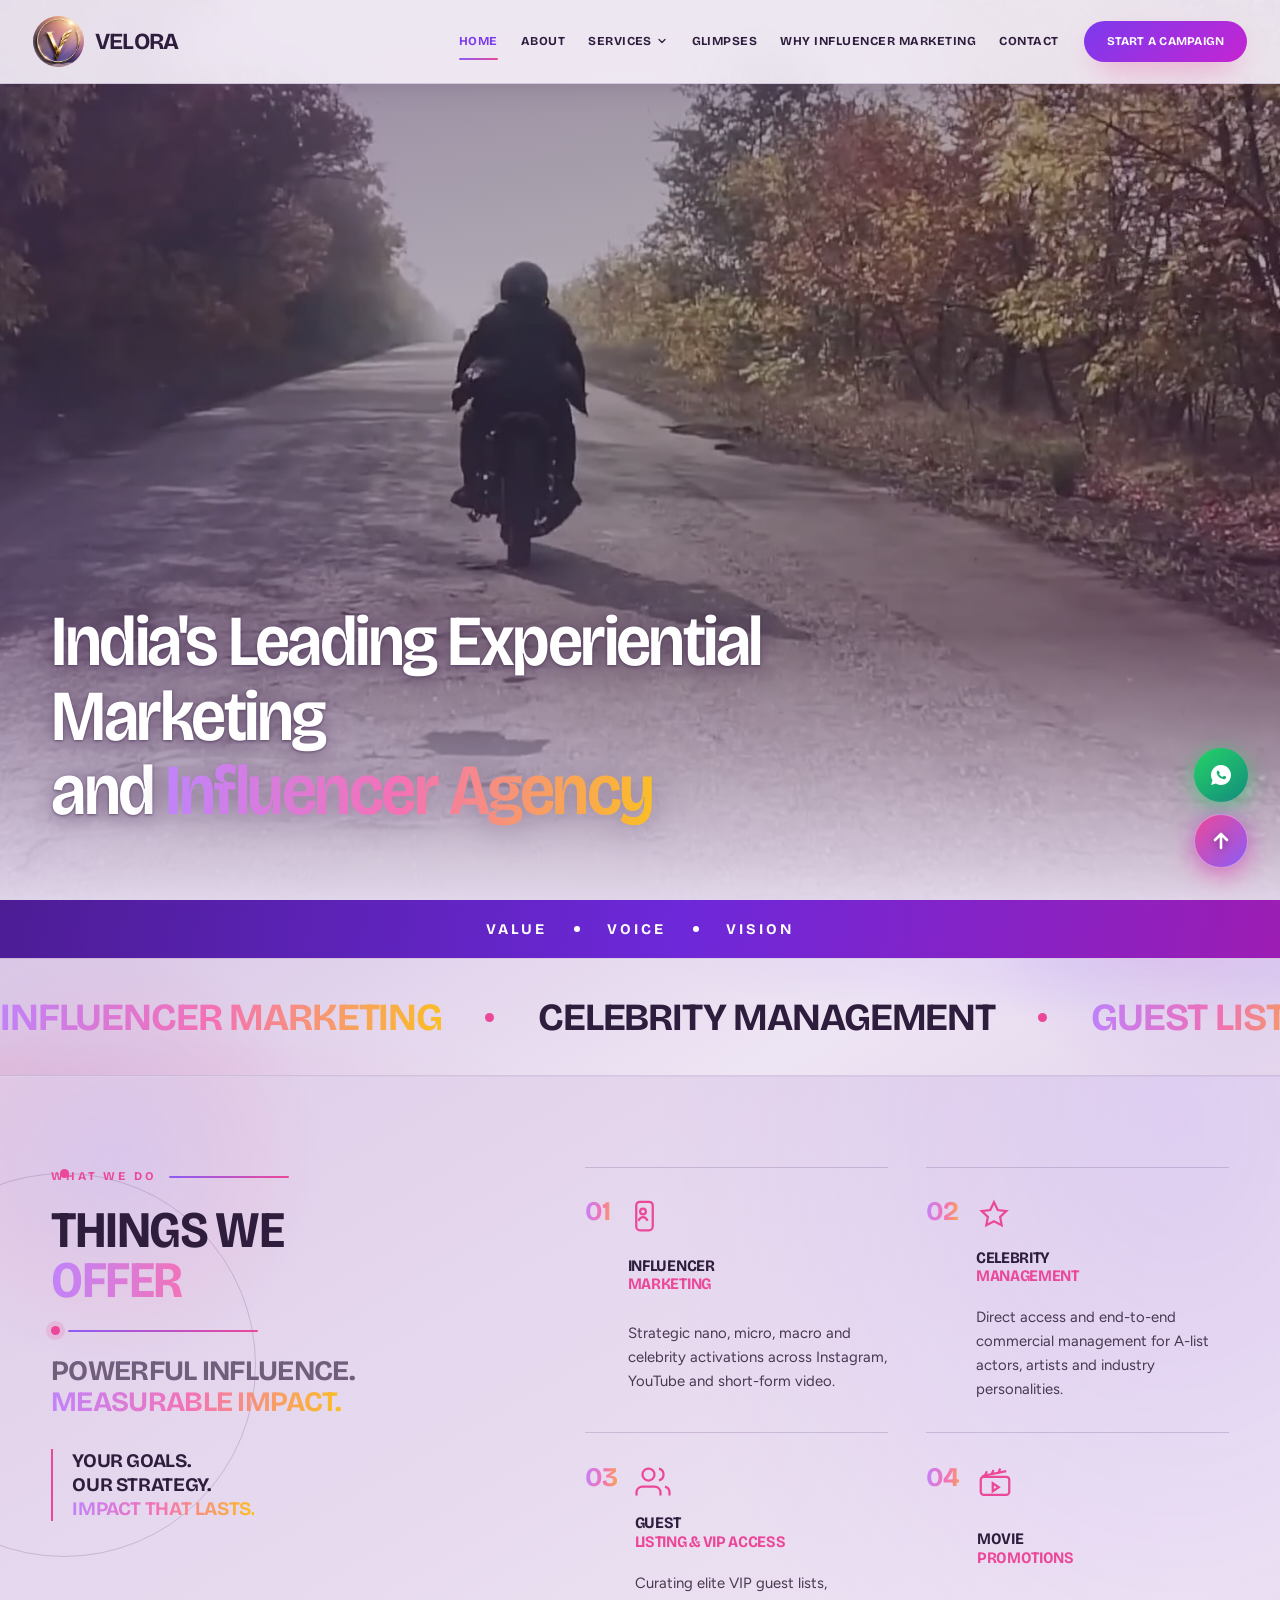
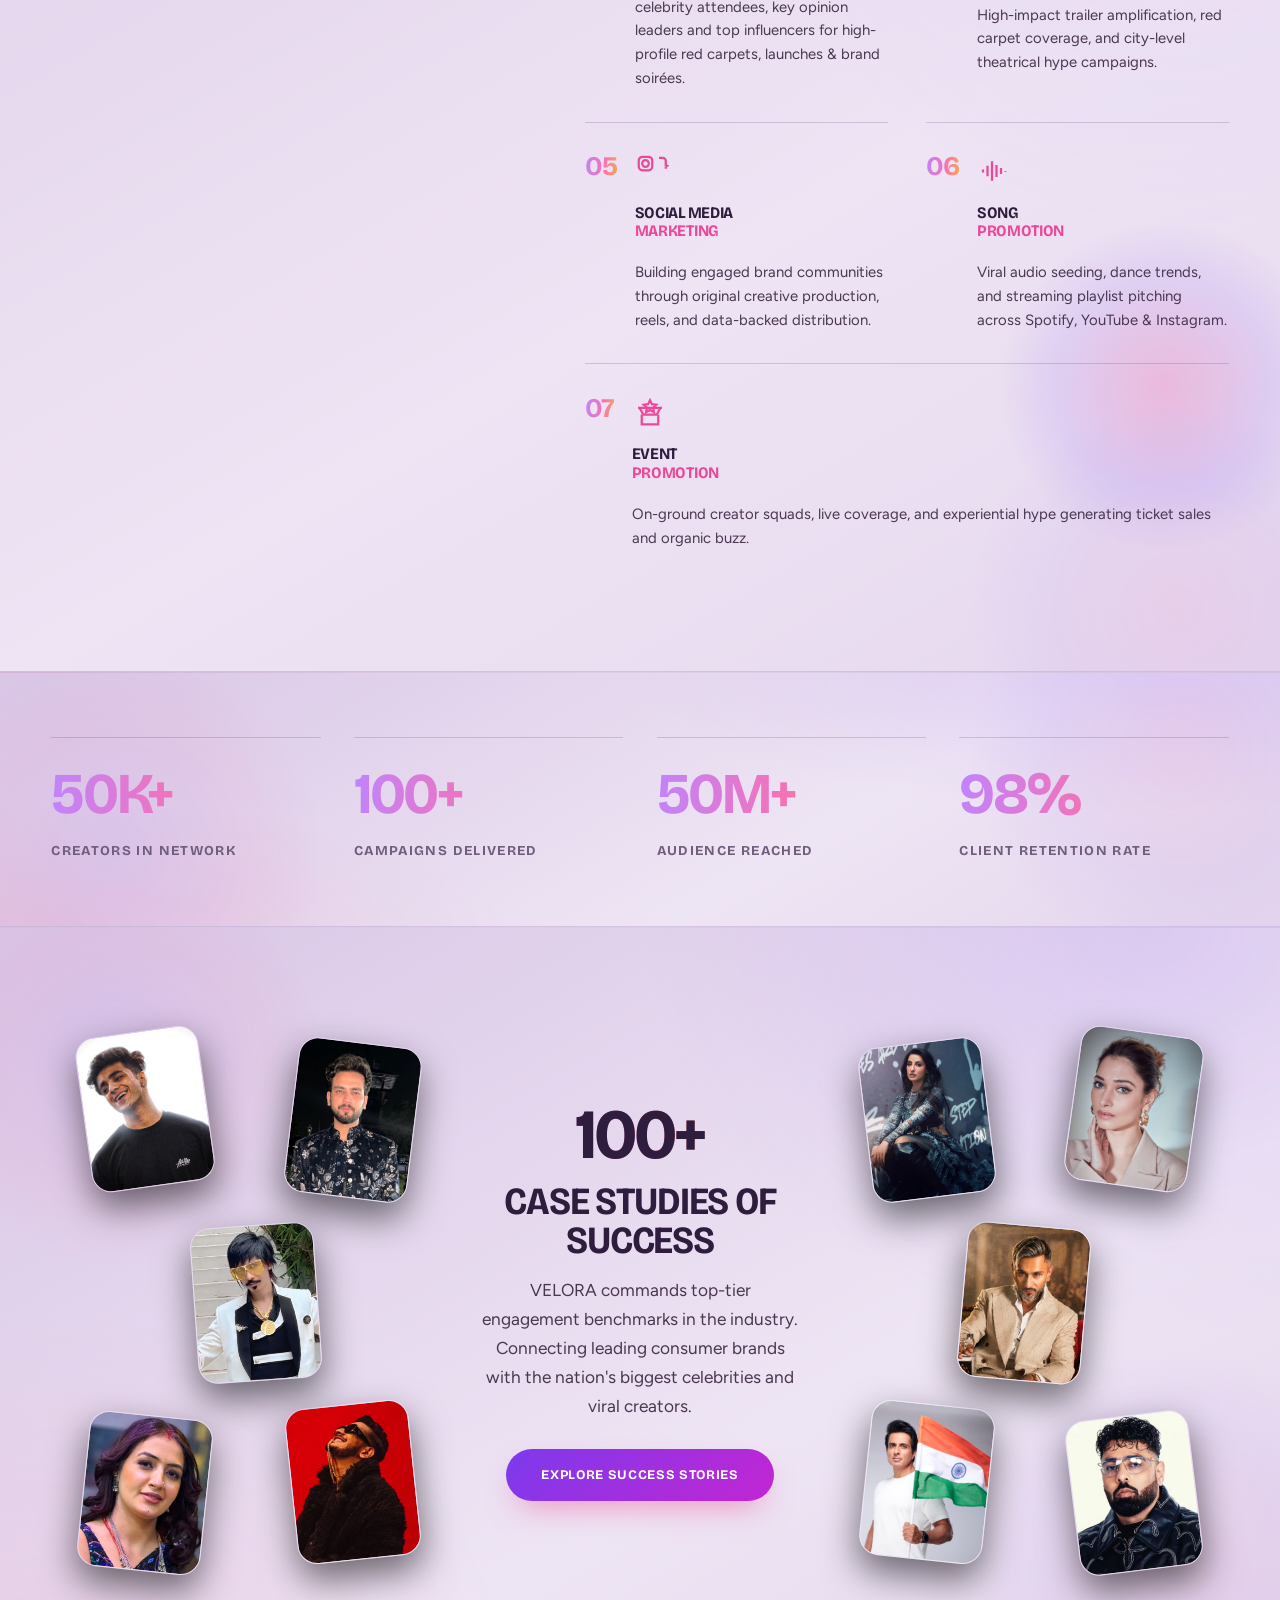
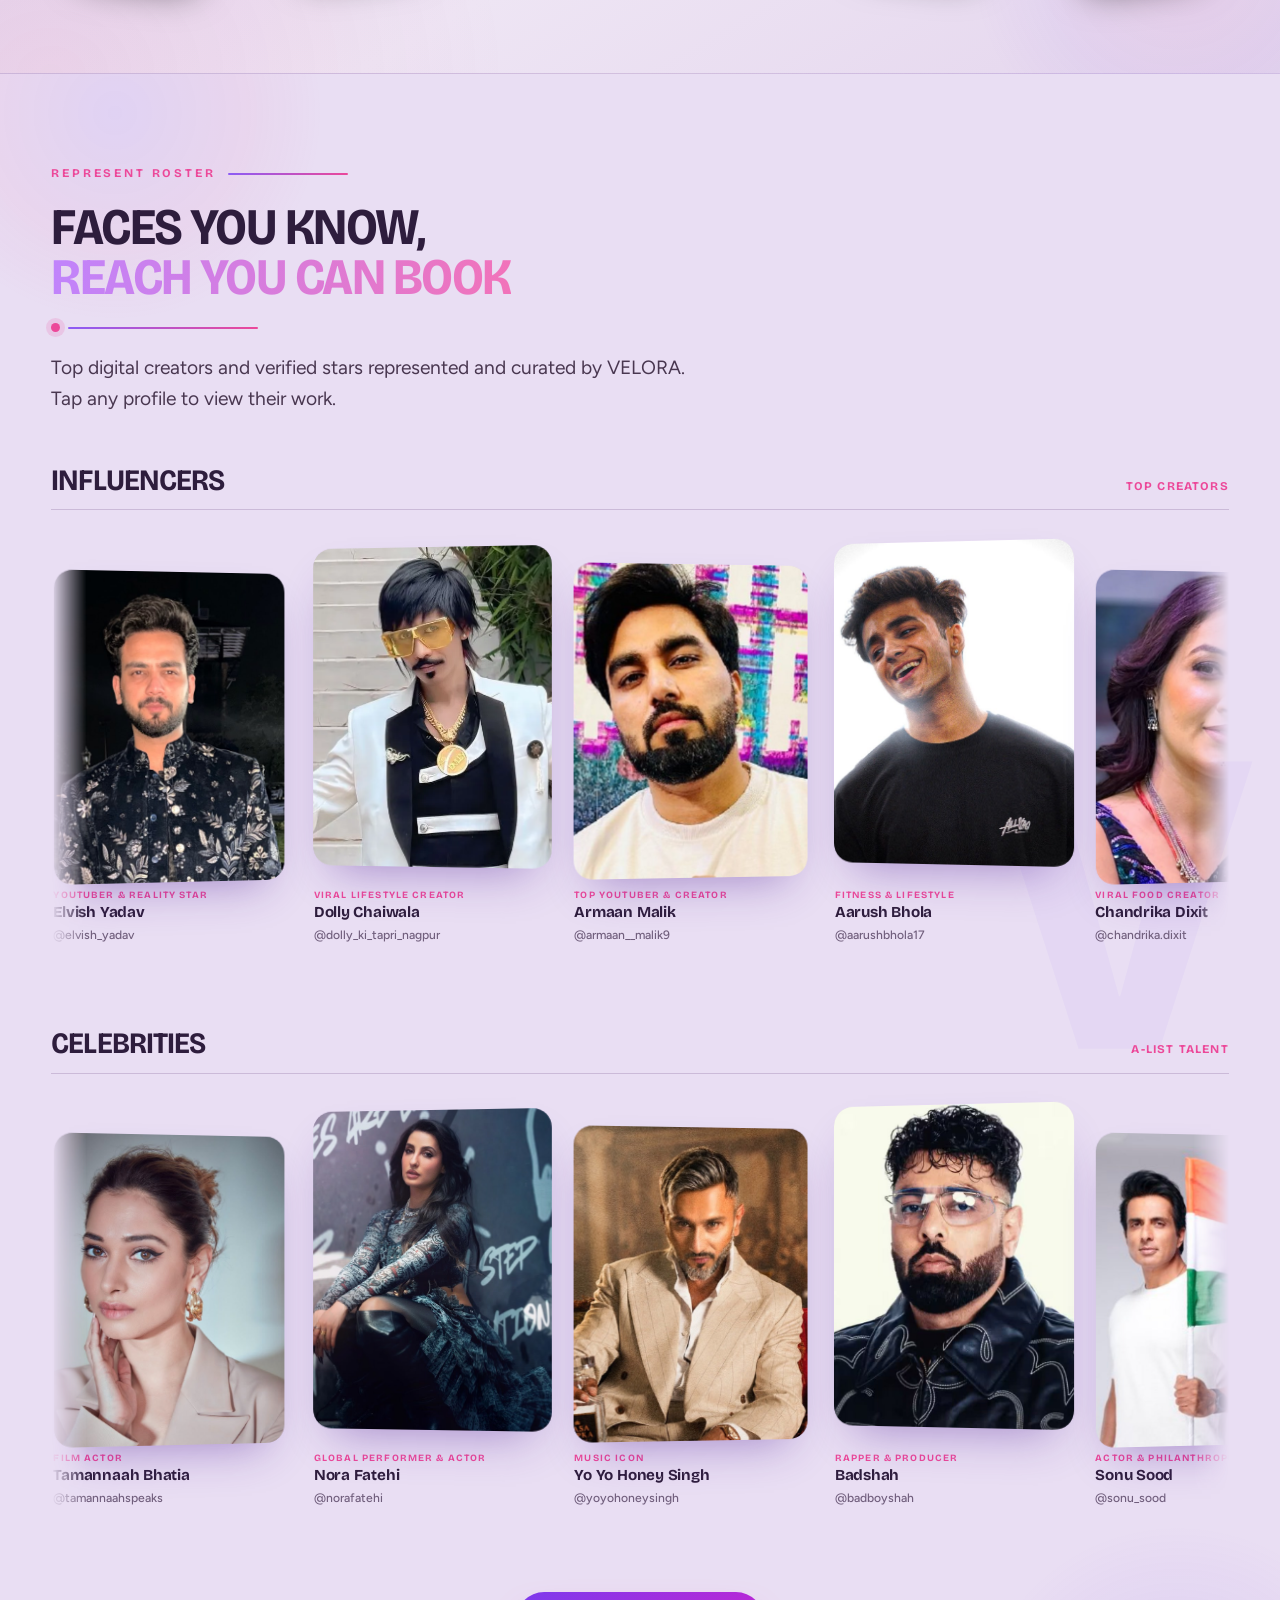
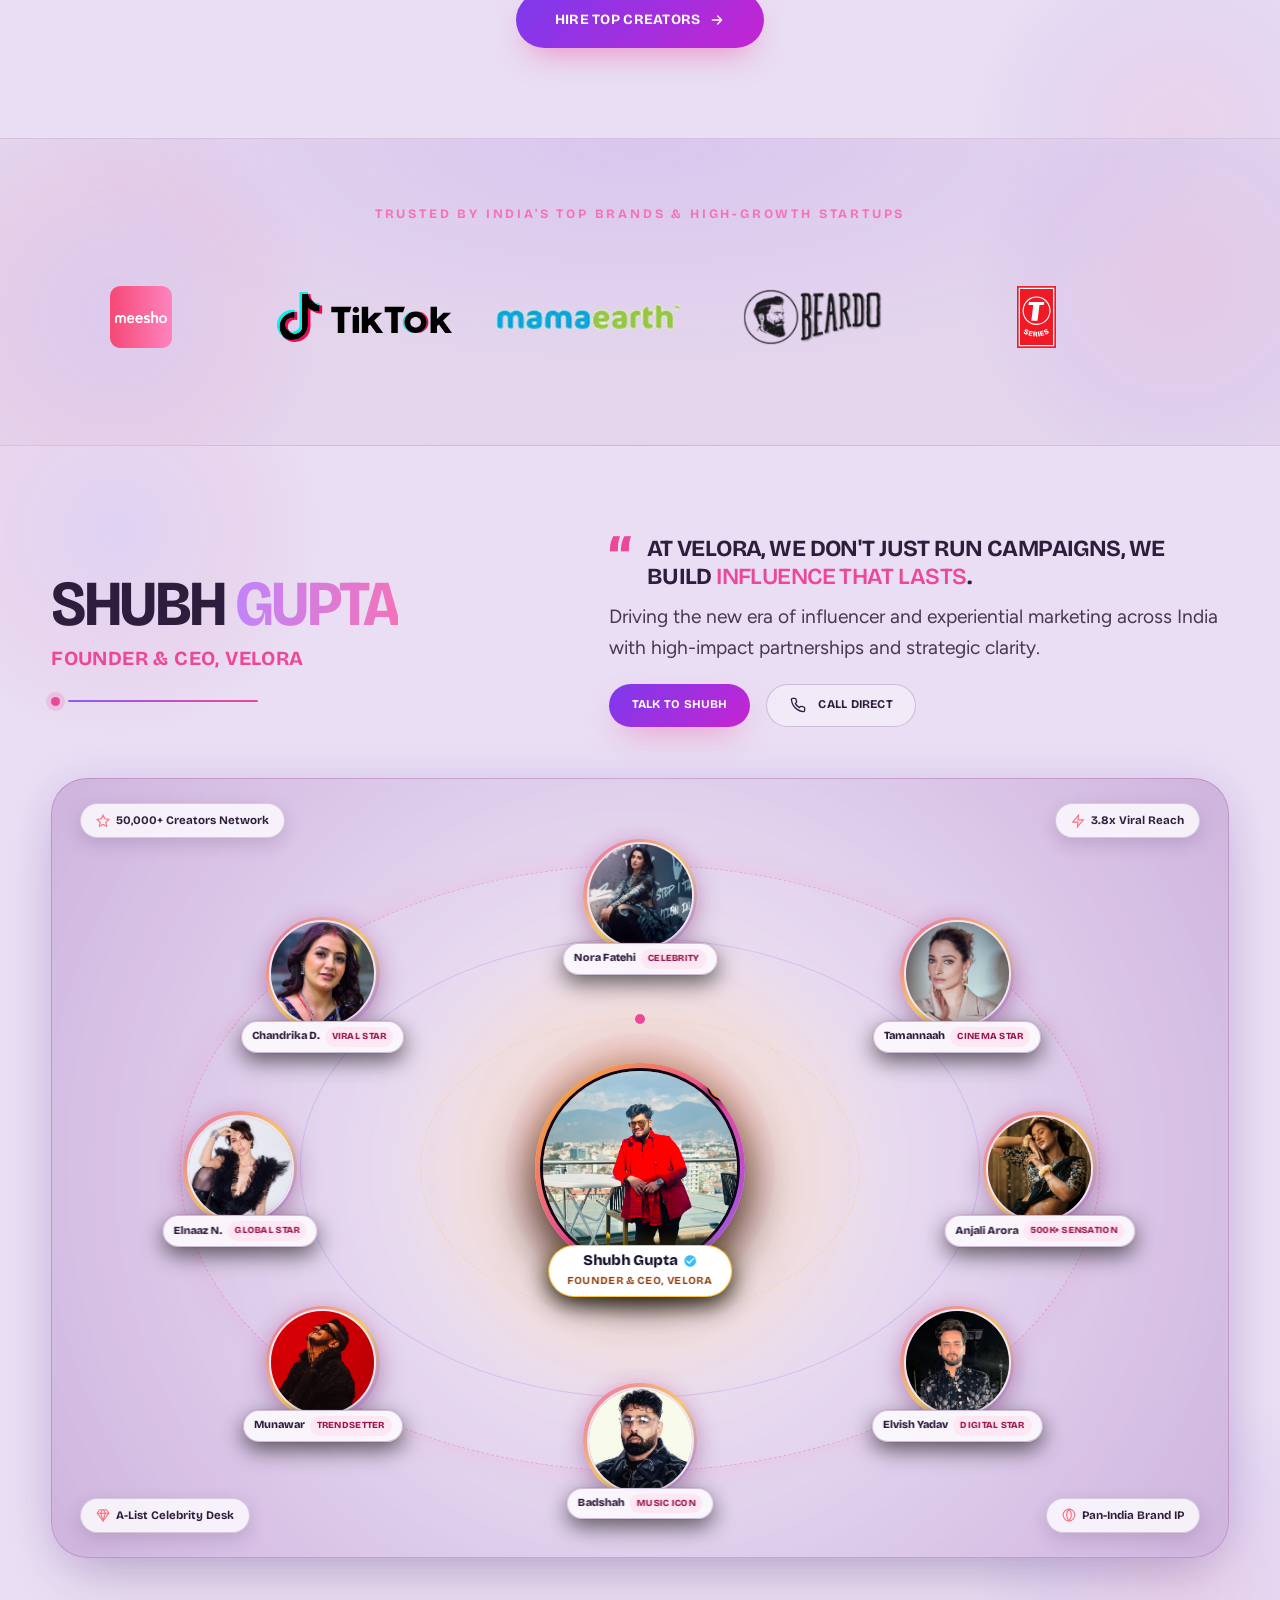
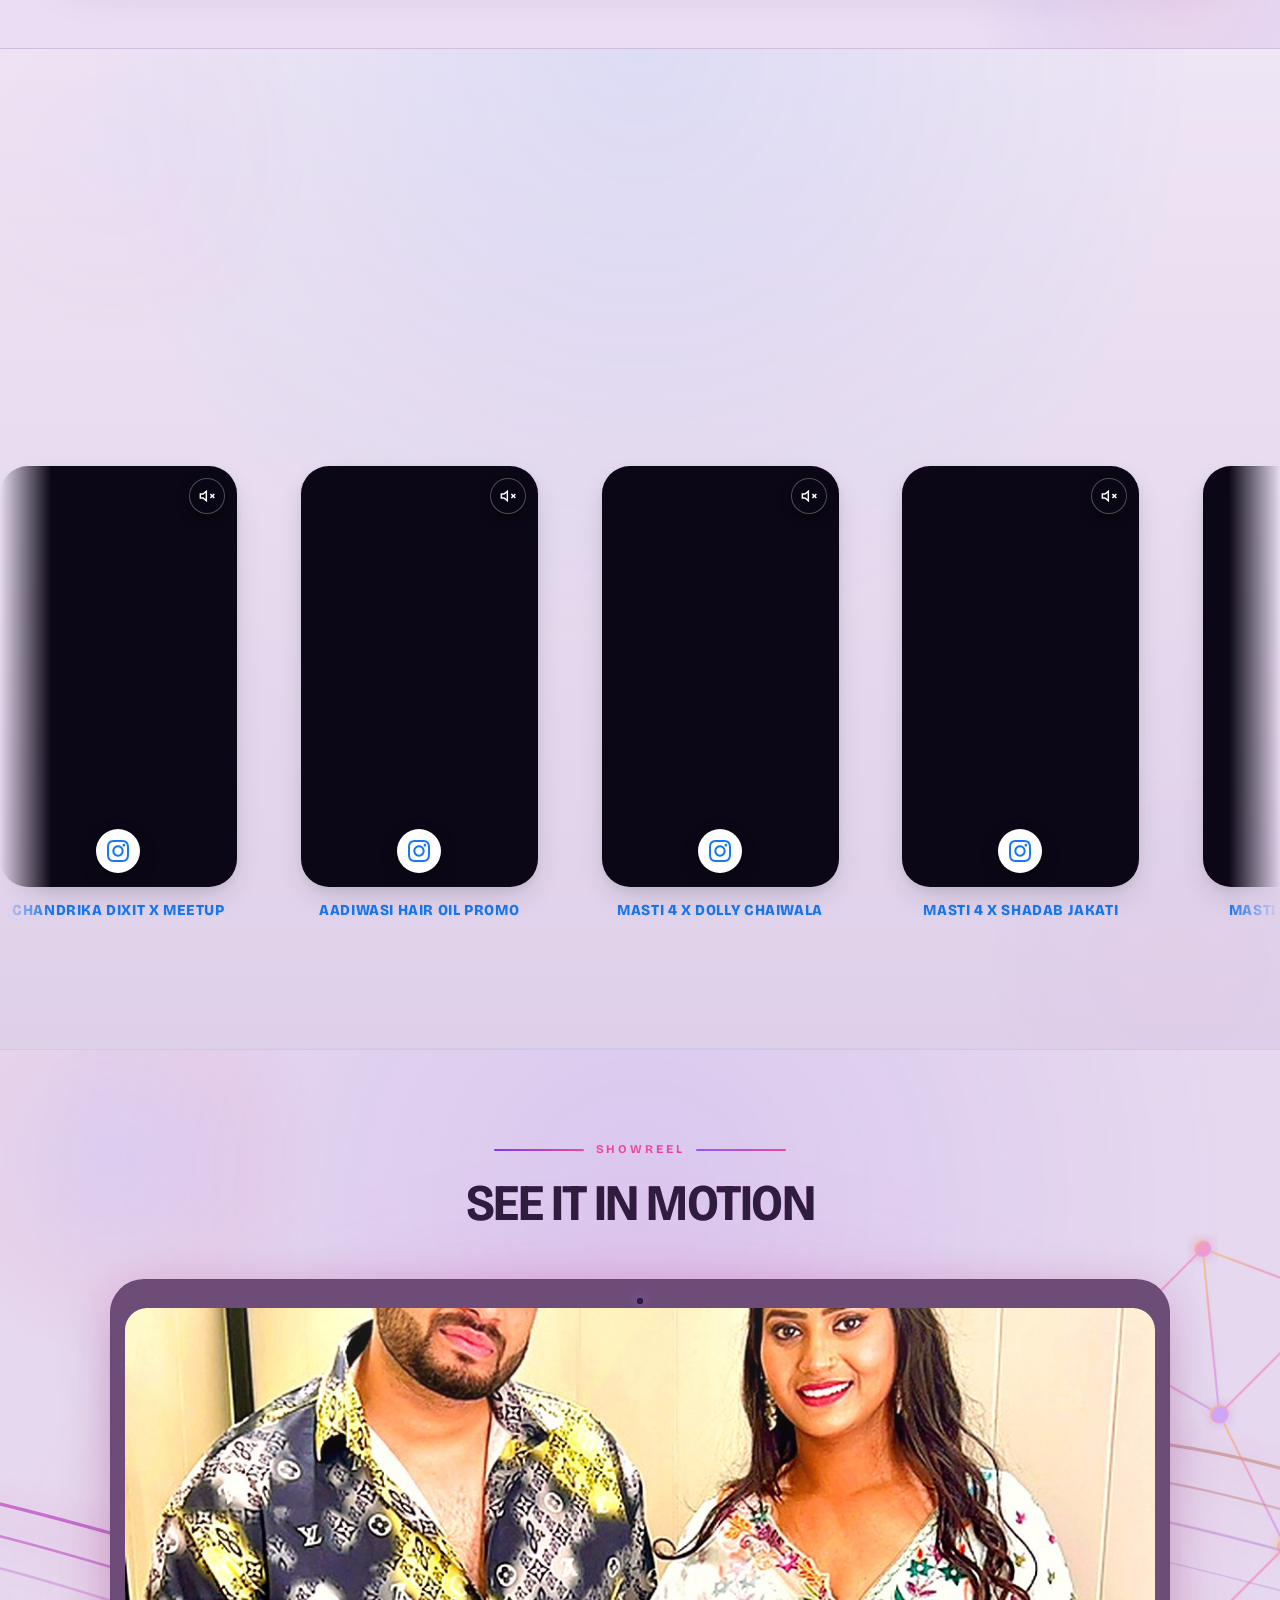
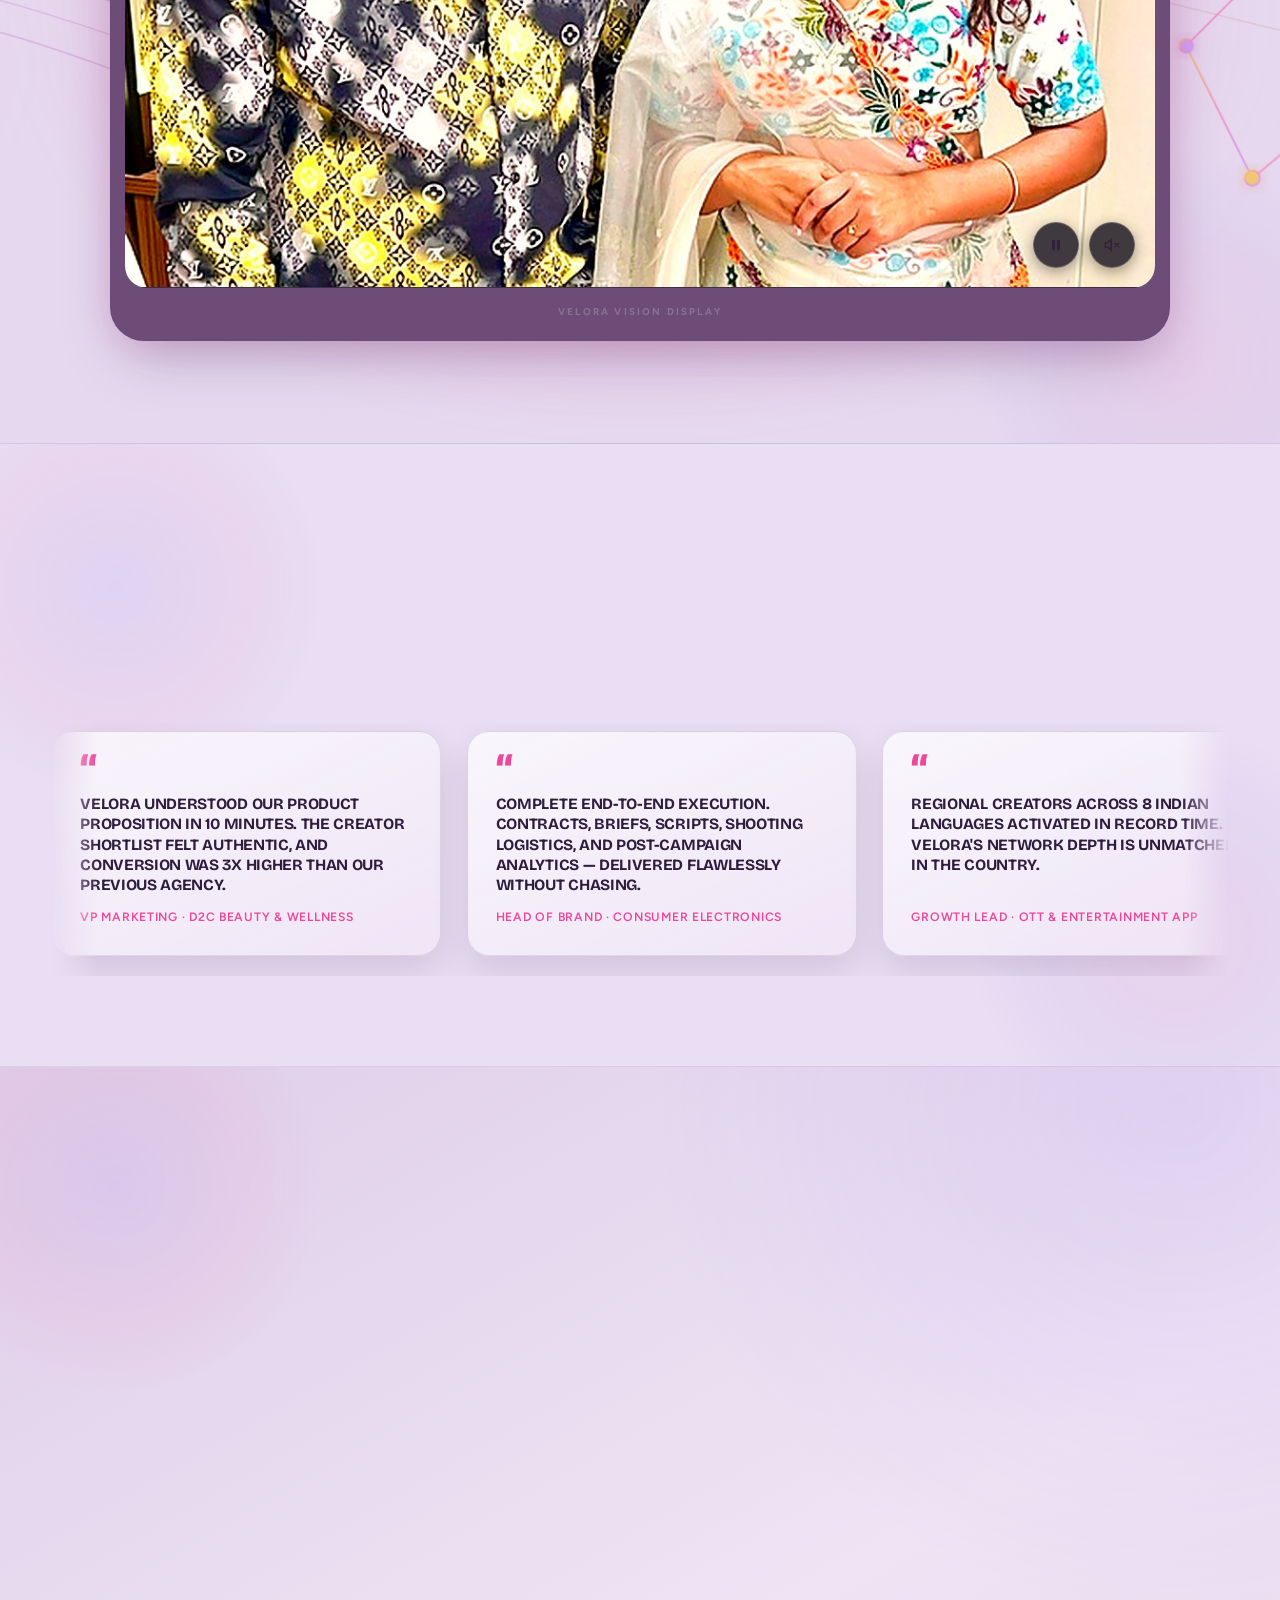
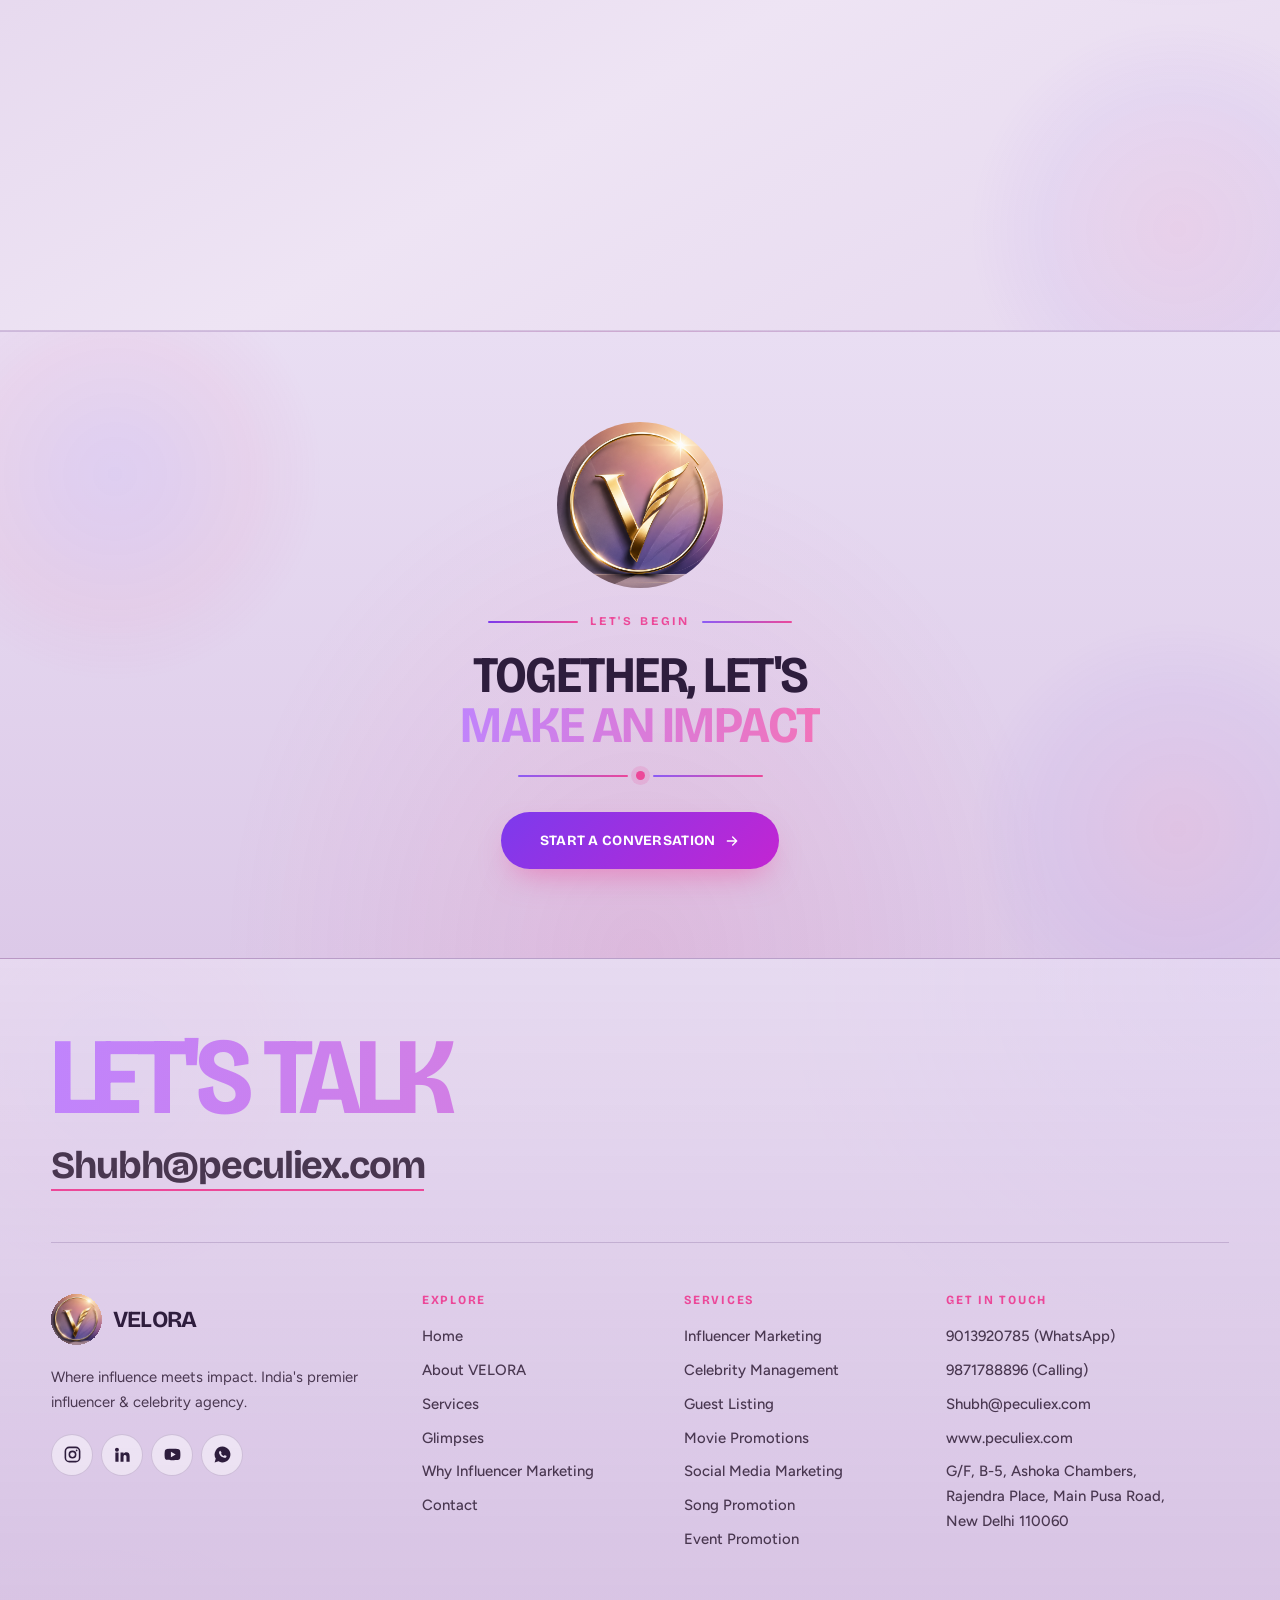
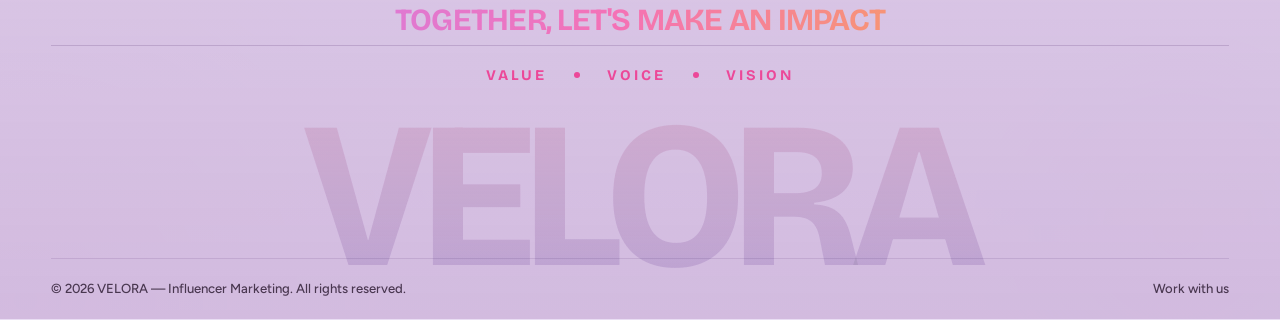
==== commit 6620180e: "Update brand logos to pink emblem, replace dollar signs with INR rupee symbols, add creator sliding " ====
--- a/index.html
+++ b/index.html
@@ -23,8 +23,8 @@
     <link
         href="https://fonts.googleapis.com/css2?family=Bricolage+Grotesque:opsz,wdth,wght@12..96,75..100,200..800&family=Figtree:ital,wght@0,300..900;1,300..900&display=swap"
         rel="stylesheet">
-    <link rel="stylesheet" href="style.css?v=20260826-13">
-    <link rel="stylesheet" href="theme.css?v=20260826-1">
+    <link rel="stylesheet" href="style.css?v=20260826-20">
+    <link rel="stylesheet" href="theme.css?v=20260826-6">
     <!-- Enables the section load-in in style.css section 40. Inline and in
          <head> on purpose: it must land before first paint so sections are
          never shown and then snapped to hidden, and if scripting is off the
@@ -37,7 +37,10 @@
     <!-- Preloader -->
     <div class="preloader" role="status" aria-live="polite">
         <div class="preloader-inner">
-            <img src="assets/velora-logo.png" alt="VELORA">
+            <div class="brand" style="margin-bottom: 1.2rem; justify-content: center; pointer-events: none;">
+                <span class="brand-badge" style="width: 58px; height: 58px;"><img src="assets/velora-emblem.png" alt="VELORA"></span>
+                <span class="brand-word" style="font-size: 2rem;">VELORA</span>
+            </div>
             <div class="preloader-bar"><span></span></div>
             <p>Value &nbsp;·&nbsp; Voice &nbsp;·&nbsp; Vision</p>
         </div>
@@ -311,7 +314,7 @@
                     </a>
                     <a class="story-card card-l3" href="https://www.instagram.com/dolly_ki_tapri_nagpur/"
                         target="_blank" rel="noopener" aria-label="Dolly Chaiwala">
-                        <img src="assets/talent/dolly-chaiwala.jpg" alt="Dolly Chaiwala" loading="lazy">
+                        <img src="assets/dolly.webp" alt="Dolly Chaiwala" loading="lazy">
                     </a>
                     <a class="story-card card-l4" href="https://www.instagram.com/chandrika.dixit/" target="_blank"
                         rel="noopener" aria-label="Chandrika Dixit">
@@ -399,7 +402,7 @@
                         </a>
                         <a class="talent" href="https://www.instagram.com/dolly_ki_tapri_nagpur/" target="_blank"
                             rel="noopener">
-                            <span class="talent-photo"><img src="assets/talent/dolly-chaiwala.jpg" alt="Dolly Chaiwala"
+                            <span class="talent-photo"><img src="assets/dolly.webp" alt="Dolly Chaiwala"
                                     loading="lazy"></span>
                             <span class="talent-body">
                                 <span class="talent-role">Viral Lifestyle Creator</span>
@@ -480,7 +483,7 @@
                         </a>
                         <a class="talent" href="https://www.instagram.com/dolly_ki_tapri_nagpur/" target="_blank"
                             rel="noopener" aria-hidden="true" tabindex="-1">
-                            <span class="talent-photo"><img src="assets/talent/dolly-chaiwala.jpg" alt="Dolly Chaiwala"
+                            <span class="talent-photo"><img src="assets/dolly.webp" alt="Dolly Chaiwala"
                                     loading="lazy"></span>
                             <span class="talent-body">
                                 <span class="talent-role">Viral Lifestyle Creator</span>
@@ -1752,7 +1755,10 @@
 
             <div class="footer-grid">
                 <div class="footer-brand">
-                    <img src="assets/velora-logo.png" alt="VELORA — Influencer Marketing">
+                    <a class="brand footer-logo" href="index.html" aria-label="VELORA home" style="margin-bottom: 1.2rem;">
+                        <span class="brand-badge"><img src="assets/velora-emblem.png" alt="VELORA"></span>
+                        <span class="brand-word">VELORA</span>
+                    </a>
                     <p>Where influence meets impact. India's premier influencer &amp; celebrity agency.</p>
                     <div class="socials">
                         <a href="https://www.instagram.com/" target="_blank" rel="noopener" aria-label="Instagram">
--- a/style.css
+++ b/style.css
@@ -2285,49 +2285,56 @@
    vertical scrollbar; the vertical padding gives them room instead. */
 .talent-marquee {
     display: flex;
-    overflow-x: auto;
-    overflow-y: hidden;
-    padding-block: clamp(1rem, 1.9vw, 1.5rem);
-    mask-image: linear-gradient(90deg, transparent, #000 4%, #000 96%, transparent);
-    -webkit-mask-image: linear-gradient(90deg, transparent, #000 4%, #000 96%, transparent);
-
-    cursor: grab;
-    /* Vertical page scrolling still belongs to the page when a touch starts on
-       the rail; only horizontal panning is the rail's. */
-    touch-action: pan-x;
-    /* Stops a drag past the end from chaining into the page scroll or firing
-       the browser's back-swipe gesture. */
-    overscroll-behavior-x: contain;
-    /* JS writes scrollLeft every frame, so the smooth scrolling inherited from
-       html would fight it and stutter. */
-    scroll-behavior: auto;
-    scrollbar-width: none;
-    -ms-overflow-style: none;
-}
-
-.talent-marquee::-webkit-scrollbar {
-    display: none;
-}
-
-.talent-marquee.is-dragging {
-    cursor: grabbing;
-}
-
-/* While dragging, kill the card hover lift and let go of pointer targeting so
-   the cursor cannot land "inside" a card mid-drag and jitter the transform. */
-.talent-marquee.is-dragging .talent {
-    pointer-events: none;
-}
-
-.talent-marquee.is-dragging .talent:hover {
-    transform: none;
+    overflow: hidden;
+    padding-block: clamp(1.2rem, 2vw, 1.8rem);
+    mask-image: linear-gradient(90deg, transparent, #000 3%, #000 97%, transparent);
+    -webkit-mask-image: linear-gradient(90deg, transparent, #000 3%, #000 97%, transparent);
+    width: 100%;
+    position: relative;
 }
 
 .talent-track {
     display: flex;
     flex: none;
-    gap: clamp(.75rem, 1.5vw, 1.2rem);
-    padding-right: clamp(.75rem, 1.5vw, 1.2rem);
+    gap: clamp(.85rem, 1.6vw, 1.3rem);
+    padding-right: clamp(.85rem, 1.6vw, 1.3rem);
+    width: max-content;
+    will-change: transform;
+}
+
+/* Left to right sliding (Influencers rail: data-marquee="right") */
+.talent-marquee[data-marquee="right"] .talent-track,
+.talent-track.slide-right {
+    animation: talentSlideRight 35s linear infinite;
+}
+
+/* Right to left sliding (Celebrities rail: data-marquee="left") */
+.talent-marquee[data-marquee="left"] .talent-track,
+.talent-track.slide-left {
+    animation: talentSlideLeft 35s linear infinite;
+}
+
+/* Pause smoothly on hover so user can easily view or click profile */
+.talent-marquee:hover .talent-track {
+    animation-play-state: paused;
+}
+
+@keyframes talentSlideLeft {
+    0% {
+        transform: translate3d(0, 0, 0);
+    }
+    100% {
+        transform: translate3d(-50%, 0, 0);
+    }
+}
+
+@keyframes talentSlideRight {
+    0% {
+        transform: translate3d(-50%, 0, 0);
+    }
+    100% {
+        transform: translate3d(0, 0, 0);
+    }
 }
 
 /* Images must not become native drag payloads, or the browser starts its own
@@ -2373,8 +2380,8 @@
     transition: transform .8s cubic-bezier(0.2, 0.8, 0.2, 1);
 }
 
-.talent-photo img[src*="dolly-chaiwala"] {
-    object-position: 80% 20%;
+.talent-photo img[src*="dolly"] {
+    object-position: 50% 15%;
 }
 
 .talent-photo::after {
@@ -4687,8 +4694,8 @@
     transition: transform .7s cubic-bezier(0.2, 0.8, 0.2, 1);
 }
 
-.story-card img[src*="dolly-chaiwala"] {
-    object-position: 80% 20%;
+.story-card img[src*="dolly"] {
+    object-position: 50% 15%;
 }
 
 .story-card:hover {
@@ -5788,13 +5795,13 @@
     max-width: 165px;
     width: auto;
     object-fit: contain;
-    filter: brightness(1.2) drop-shadow(0 2px 8px rgba(0, 0, 0, 0.4));
-    transition: transform 0.3s ease, filter 0.3s ease;
+    filter: none;
+    transition: transform 0.3s ease, opacity 0.3s ease;
 }
 
 .client-logo:hover img {
     transform: scale(1.05);
-    filter: brightness(1.4) drop-shadow(0 4px 14px rgba(236, 72, 153, 0.4));
+    filter: none;
 }
 
 .fallback-text {
@@ -9663,32 +9670,36 @@
 }
 
 .visual-category-card {
-    background: linear-gradient(160deg, #180d2e 0%, #0d061c 100%);
-    border: 1px solid rgba(255, 255, 255, 0.1);
+    background: linear-gradient(155deg, rgba(255, 255, 255, 0.88), rgba(239, 229, 246, 0.94));
+    border: 1px solid rgba(97, 62, 124, 0.18);
 }
 
 .visual-category-card:hover {
-    border-color: rgba(236, 72, 153, .55);
+    border-color: var(--pink-bright);
 }
 
 .category-vector-icon {
     color: #ffffff;
-    box-shadow: 0 6px 14px rgba(0, 0, 0, 0.3);
+    background: linear-gradient(135deg, #d946ef, #8b5cf6);
+    box-shadow: 0 6px 14px rgba(124, 58, 237, 0.25);
 }
 
 .category-num-tag {
-    color: rgba(255, 255, 255, 0.35);
-}
-
-.category-card-title,
+    color: #7c688c;
+}
+
+.category-card-title {
+    color: #1a0f2b;
+}
+
 .category-card-title b {
-    color: #ffffff;
+    color: #c026d3;
 }
 
 .visual-category-card .category-badge-stat {
-    color: var(--text-soft);
-    background: rgba(255, 255, 255, 0.06);
-    border-color: rgba(255, 255, 255, 0.12);
+    color: #3b1d54;
+    background: rgba(124, 58, 237, 0.08);
+    border-color: rgba(97, 62, 124, 0.18);
 }
 
 .gallery-filter-btn {
@@ -9719,29 +9730,35 @@
    prevents wide wordmarks and compact app-style marks from crowding each
    other while the rail moves. */
 .trust-banner .trust-band {
-    padding-block: 1.15rem 1.35rem;
-    mask-image: linear-gradient(90deg, transparent, #000 3%, #000 97%, transparent);
-    -webkit-mask-image: linear-gradient(90deg, transparent, #000 3%, #000 97%, transparent);
+    padding-block: 1.25rem 1.5rem;
+    background: transparent !important;
+    border: none !important;
+    box-shadow: none !important;
+    mask-image: linear-gradient(90deg, transparent, #000 4%, #000 96%, transparent);
+    -webkit-mask-image: linear-gradient(90deg, transparent, #000 4%, #000 96%, transparent);
 }
 
 .trust-banner .trust-track {
-    gap: clamp(3rem, 5vw, 5rem);
-    padding-right: clamp(3rem, 5vw, 5rem);
+    gap: clamp(2rem, 3.5vw, 3.8rem);
+    padding-right: clamp(2rem, 3.5vw, 3.8rem);
 }
 
 .trust-banner .client-logo {
-    width: clamp(160px, 14vw, 215px);
-    min-width: clamp(160px, 14vw, 215px);
-    height: 82px;
+    width: clamp(140px, 14vw, 195px);
+    min-width: clamp(140px, 14vw, 195px);
+    height: 80px;
     padding: 0;
     opacity: 1;
+    background: transparent !important;
+    border: none !important;
+    box-shadow: none !important;
 }
 
 .trust-banner .client-logo img {
     width: auto;
     height: auto;
-    max-width: 190px;
-    max-height: 64px;
+    max-width: 175px;
+    max-height: 56px;
     object-fit: contain;
 }
 
@@ -9749,12 +9766,12 @@
 .trust-banner .client-logo img[src$="meesho.png"],
 .trust-banner .client-logo img[src$="tseries.svg"],
 .trust-banner .client-logo img[src$="aajtak.svg"] {
-    max-width: 68px;
-    max-height: 68px;
+    max-width: 62px;
+    max-height: 62px;
 }
 
 .trust-banner .client-logo--wide img {
-    max-width: 200px;
+    max-width: 185px;
 }
 
 /* Creator portraits stay perfectly circular and use a crop tuned to the
--- a/theme.css
+++ b/theme.css
@@ -209,8 +209,9 @@
 }
 
 .trust-band {
-    background: rgba(255, 255, 255, .25);
-    border-color: rgba(97, 62, 124, .12);
+    background: transparent !important;
+    border: none !important;
+    box-shadow: none !important;
 }
 
 #campaigns.section-campaigns {
@@ -278,6 +279,40 @@
     box-shadow: 0 22px 44px rgba(72, 39, 90, .2);
 }
 
+.visual-category-card {
+    color: var(--text);
+    background: linear-gradient(155deg, rgba(255, 255, 255, .88), rgba(239, 229, 246, .94)) !important;
+    border-color: rgba(97, 62, 124, .18) !important;
+    box-shadow: 0 12px 30px rgba(72, 39, 90, .12) !important;
+}
+
+.visual-category-card:hover {
+    border-color: var(--pink-bright) !important;
+    box-shadow: 0 20px 40px rgba(72, 39, 90, .2) !important;
+}
+
+.visual-category-card .category-card-title {
+    color: #1a0f2b !important;
+    font-weight: 800 !important;
+}
+
+.visual-category-card .category-card-title b {
+    color: #c026d3 !important;
+    font-weight: 800 !important;
+}
+
+.visual-category-card .category-num-tag {
+    color: #7c688c !important;
+    font-weight: 700 !important;
+}
+
+.visual-category-card .category-badge-stat {
+    color: #3b1d54 !important;
+    background: rgba(124, 58, 237, 0.08) !important;
+    border-color: rgba(97, 62, 124, 0.18) !important;
+    font-weight: 700 !important;
+}
+
 .creator-tier-featured {
     background: linear-gradient(155deg, rgba(255, 250, 236, .84), rgba(240, 226, 247, .96));
     border-color: rgba(180, 125, 28, .44);
@@ -543,6 +578,174 @@
     box-shadow: 0 24px 58px -14px rgba(72, 39, 90, .34), 0 0 38px rgba(236, 72, 153, .16);
 }
 
+/* ==========================================================================
+   Why Influencer Marketing - High Contrast & Crystal-Clear Visibility
+   ========================================================================== */
+
+/* 3-Stage Growth Funnel */
+.visual-funnel-step {
+    background: linear-gradient(155deg, rgba(255, 255, 255, 0.92), rgba(243, 233, 250, 0.96)) !important;
+    border: 1px solid rgba(97, 62, 124, 0.18) !important;
+    box-shadow: 0 16px 36px rgba(72, 39, 90, 0.12) !important;
+}
+
+.visual-funnel-step:hover {
+    border-color: var(--pink-bright) !important;
+    box-shadow: 0 20px 45px rgba(72, 39, 90, 0.2) !important;
+}
+
+.funnel-icon-box {
+    background: linear-gradient(135deg, #d946ef, #8b5cf6) !important;
+    color: #ffffff !important;
+    border: none !important;
+    box-shadow: 0 8px 20px rgba(124, 58, 237, 0.25) !important;
+}
+
+.funnel-badge {
+    background: rgba(124, 58, 237, 0.1) !important;
+    border-color: rgba(97, 62, 124, 0.2) !important;
+    color: #831843 !important;
+    font-weight: 800 !important;
+}
+
+.funnel-stat-hero {
+    background: linear-gradient(135deg, #170f2b 25%, #c026d3 100%) !important;
+    -webkit-background-clip: text !important;
+    -webkit-text-fill-color: transparent !important;
+    color: #170f2b !important;
+    font-weight: 900 !important;
+}
+
+.funnel-caption {
+    color: #3b2256 !important;
+    font-weight: 600 !important;
+}
+
+/* 6 Visual Infographic Pillars */
+.visual-pillar-card {
+    background: linear-gradient(155deg, rgba(255, 255, 255, 0.92), rgba(243, 233, 250, 0.96)) !important;
+    border: 1px solid rgba(97, 62, 124, 0.18) !important;
+    box-shadow: 0 14px 34px rgba(72, 39, 90, 0.12) !important;
+}
+
+.visual-pillar-card:hover {
+    border-color: var(--pink-bright) !important;
+    box-shadow: 0 20px 42px rgba(72, 39, 90, 0.2) !important;
+}
+
+.pillar-vector-badge {
+    background: linear-gradient(135deg, #d946ef, #8b5cf6) !important;
+    color: #ffffff !important;
+    border: none !important;
+    box-shadow: 0 6px 16px rgba(124, 58, 237, 0.25) !important;
+}
+
+.pillar-index-num {
+    color: #6b557d !important;
+    font-weight: 700 !important;
+}
+
+.pillar-big-metric {
+    color: #170f2b !important;
+    font-weight: 800 !important;
+}
+
+.pillar-big-metric span.accent-highlight {
+    background: linear-gradient(135deg, #c026d3, #7c3aed) !important;
+    -webkit-background-clip: text !important;
+    -webkit-text-fill-color: transparent !important;
+    color: #c026d3 !important;
+}
+
+.pillar-title-tag {
+    color: #9a3412 !important;
+    font-weight: 800 !important;
+}
+
+.pillar-short-label {
+    color: #422d56 !important;
+    font-weight: 500 !important;
+}
+
+.pillar-visual-meter {
+    background: rgba(97, 62, 124, 0.14) !important;
+}
+
+.pillar-meter-fill {
+    background: linear-gradient(90deg, #db2777, #7c3aed) !important;
+}
+
+/* Visual Comparison Board */
+.visual-compare-col.traditional {
+    background: linear-gradient(155deg, rgba(254, 242, 242, 0.94), rgba(254, 226, 226, 0.88)) !important;
+    border: 1px solid rgba(239, 68, 68, 0.28) !important;
+    box-shadow: 0 16px 36px rgba(185, 28, 28, 0.08) !important;
+}
+
+.visual-compare-col.traditional h3 {
+    color: #991b1b !important;
+    font-weight: 800 !important;
+}
+
+.visual-compare-col.traditional .visual-metric-row {
+    background: rgba(255, 255, 255, 0.85) !important;
+    border: 1px solid rgba(239, 68, 68, 0.18) !important;
+}
+
+.visual-compare-col.traditional .metric-row-text {
+    color: #3f1d24 !important;
+    font-weight: 600 !important;
+}
+
+.visual-compare-col.traditional .metric-row-stat {
+    color: #dc2626 !important;
+    font-weight: 800 !important;
+}
+
+.visual-compare-col.velora {
+    background: linear-gradient(155deg, rgba(255, 255, 255, 0.94), rgba(243, 232, 255, 0.95)) !important;
+    border: 1px solid rgba(217, 70, 239, 0.35) !important;
+    box-shadow: 0 18px 40px rgba(147, 51, 234, 0.15) !important;
+}
+
+.visual-compare-col.velora h3 {
+    color: #170f2b !important;
+    font-weight: 800 !important;
+}
+
+.visual-compare-col.velora .visual-metric-row {
+    background: rgba(255, 255, 255, 0.88) !important;
+    border: 1px solid rgba(139, 92, 246, 0.18) !important;
+}
+
+.visual-compare-col.velora .metric-row-text {
+    color: #1f1435 !important;
+    font-weight: 600 !important;
+}
+
+.visual-compare-col.velora .metric-row-stat {
+    color: #047857 !important;
+    font-weight: 800 !important;
+}
+
+.compare-head-tag {
+    border-bottom: 1px solid rgba(97, 62, 124, 0.14) !important;
+}
+
+.compare-status-badge.negative {
+    background: rgba(239, 68, 68, 0.12) !important;
+    border: 1px solid rgba(239, 68, 68, 0.3) !important;
+    color: #b91c1c !important;
+    font-weight: 700 !important;
+}
+
+.compare-status-badge.positive {
+    background: rgba(16, 185, 129, 0.12) !important;
+    border: 1px solid rgba(16, 185, 129, 0.3) !important;
+    color: #047857 !important;
+    font-weight: 700 !important;
+}
+
 @media (max-width: 900px) {
     .nav-menu {
         background: #f1e8f6;
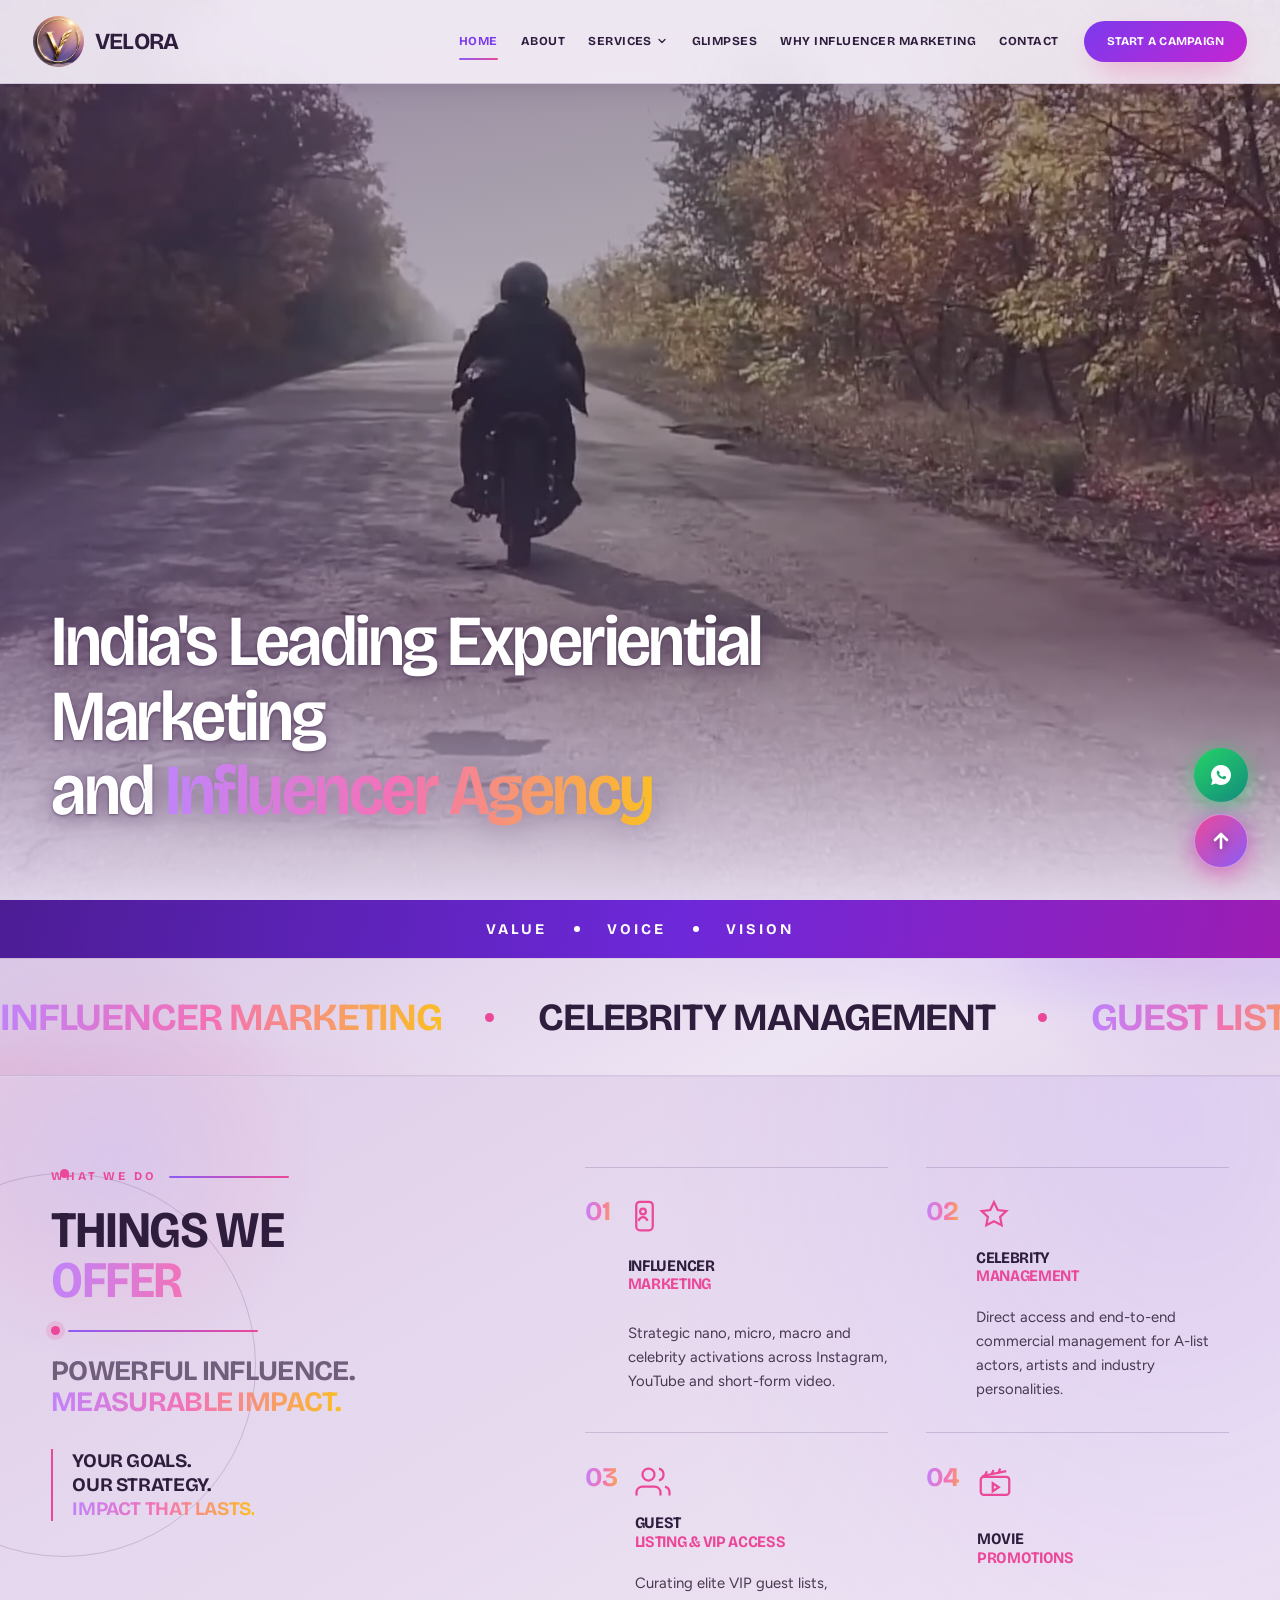
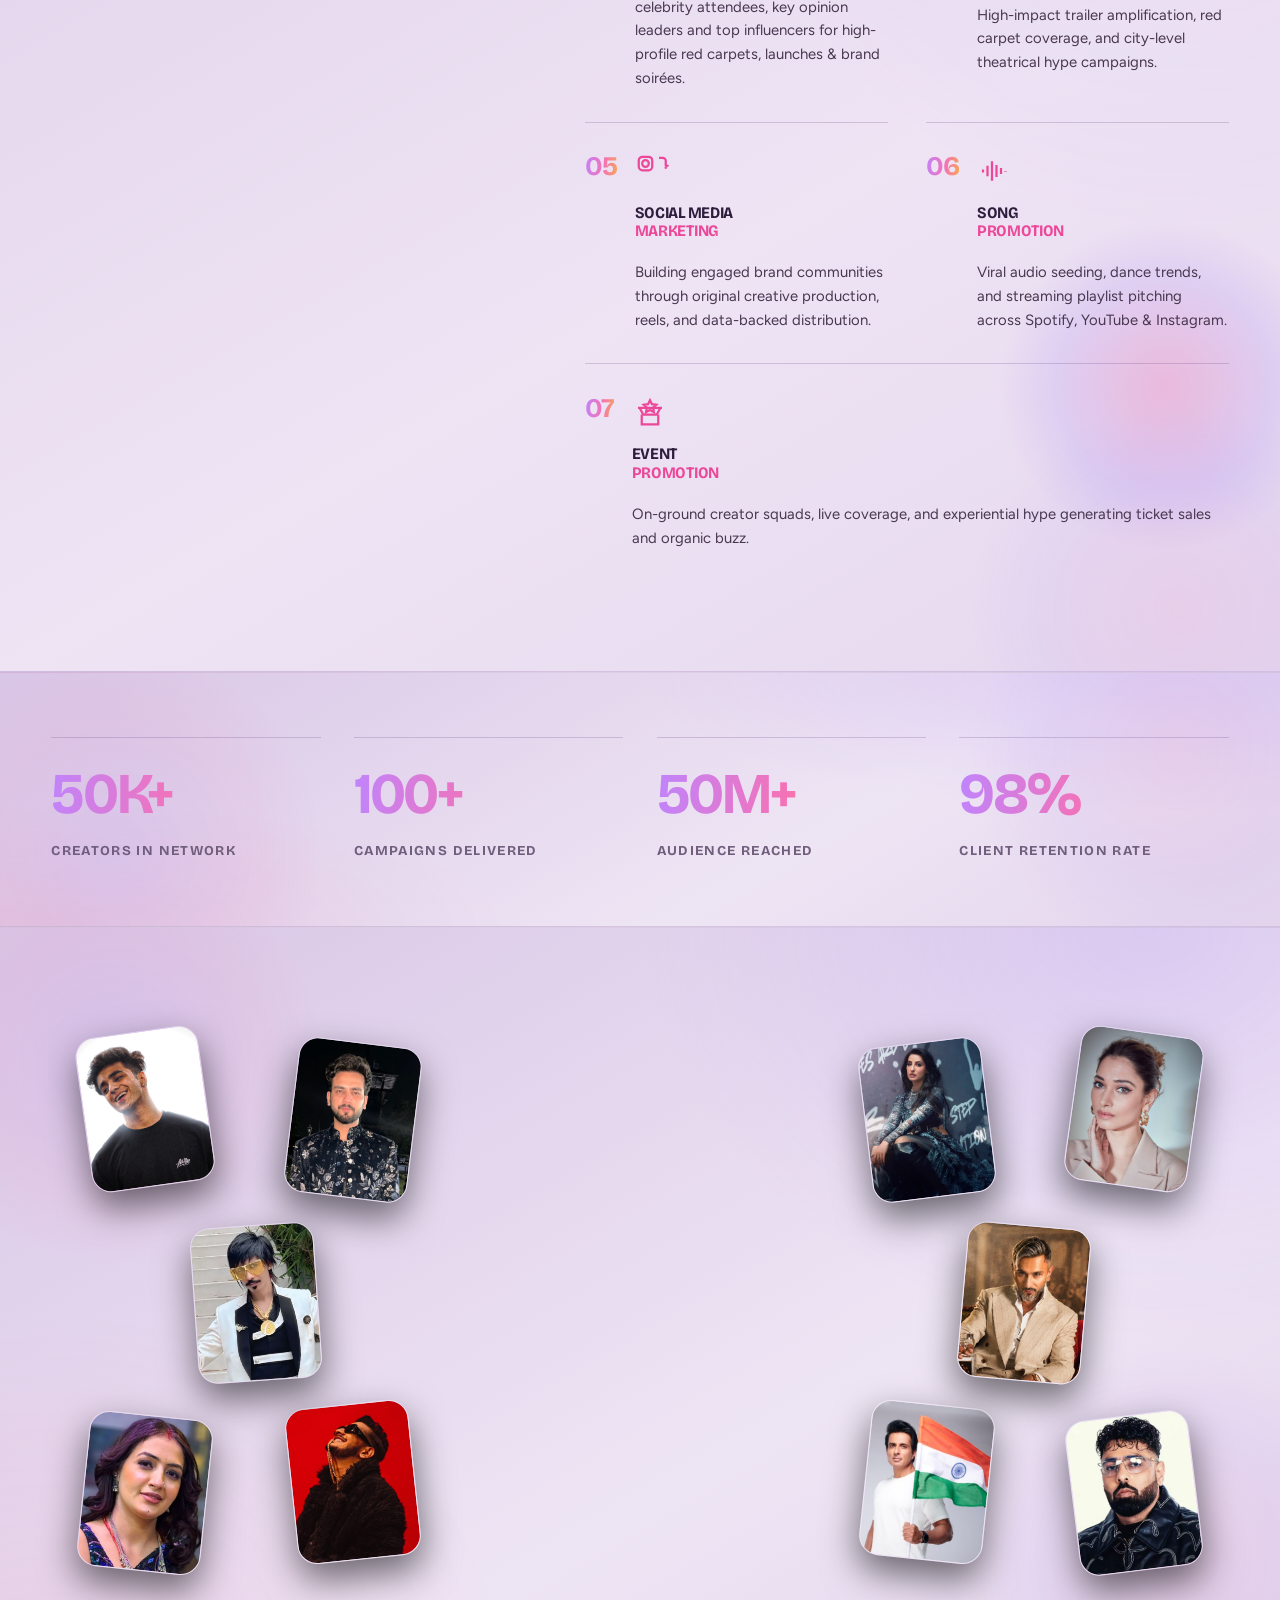
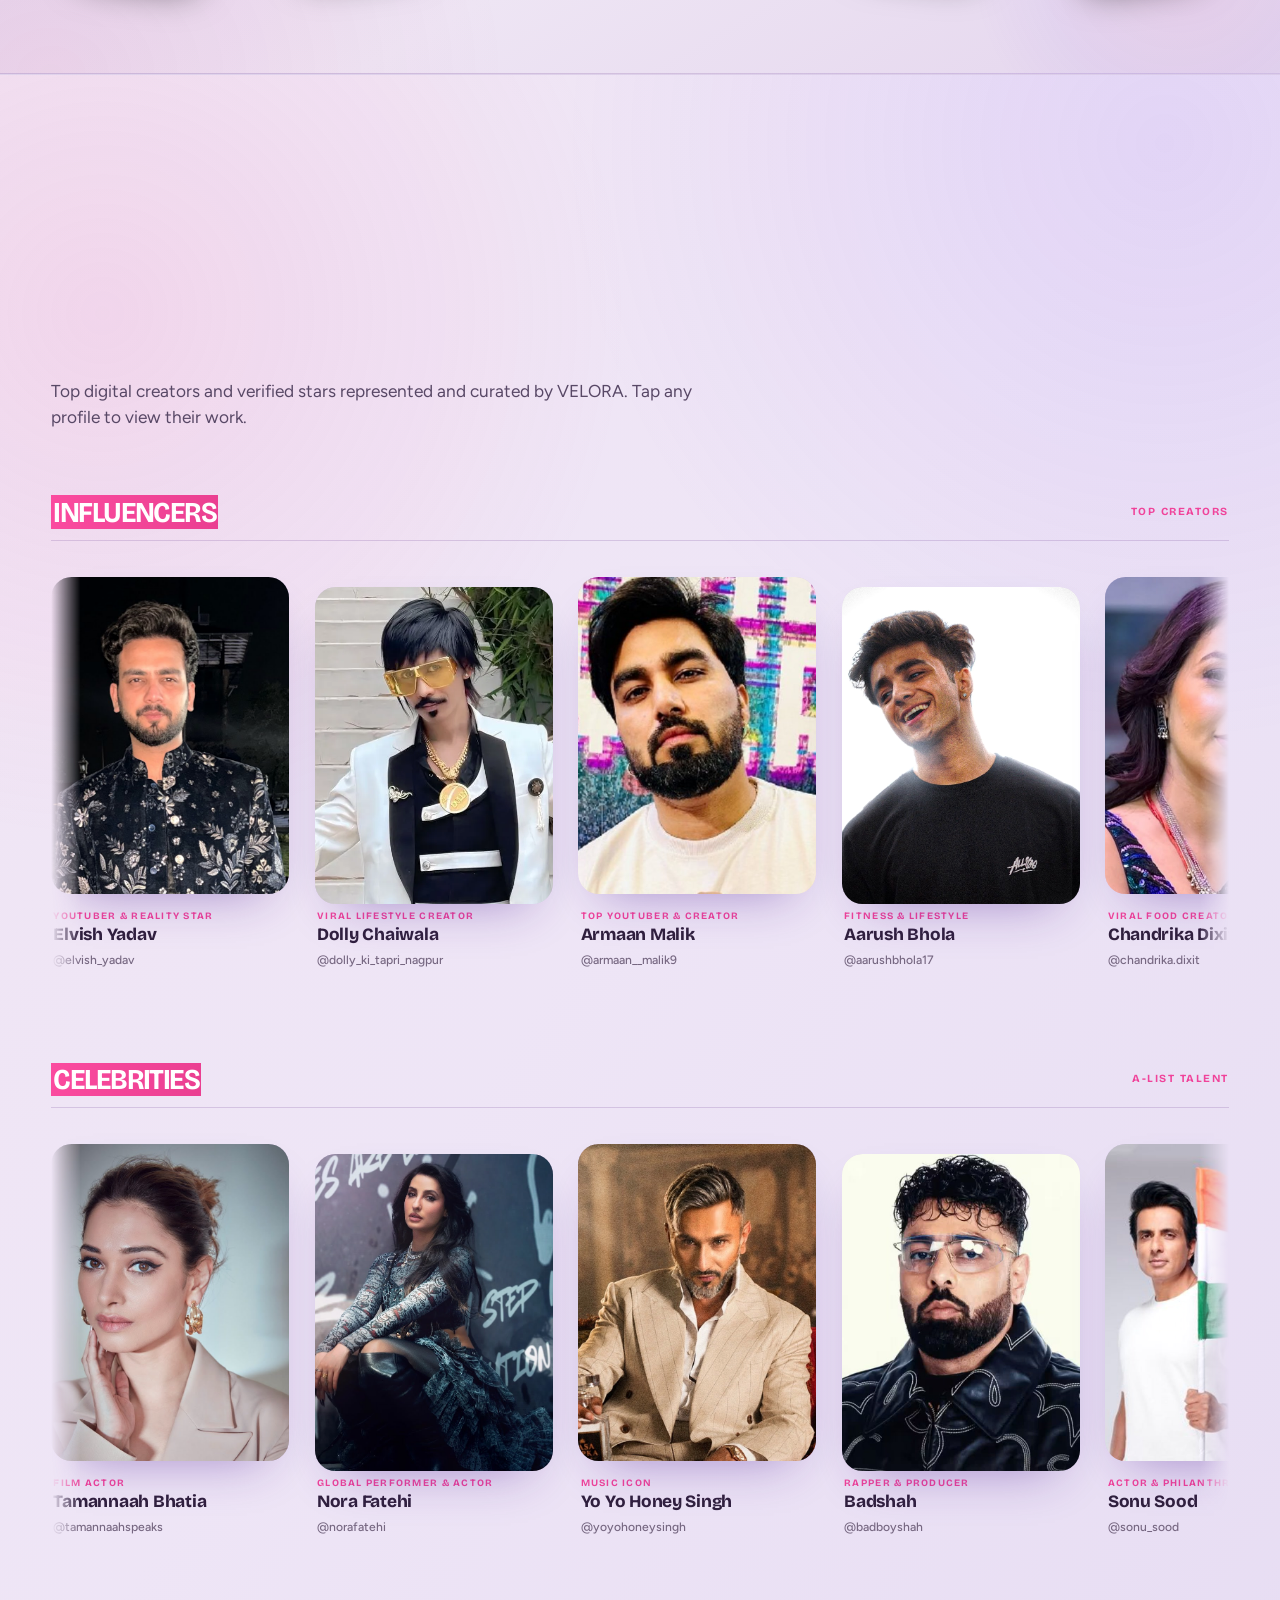
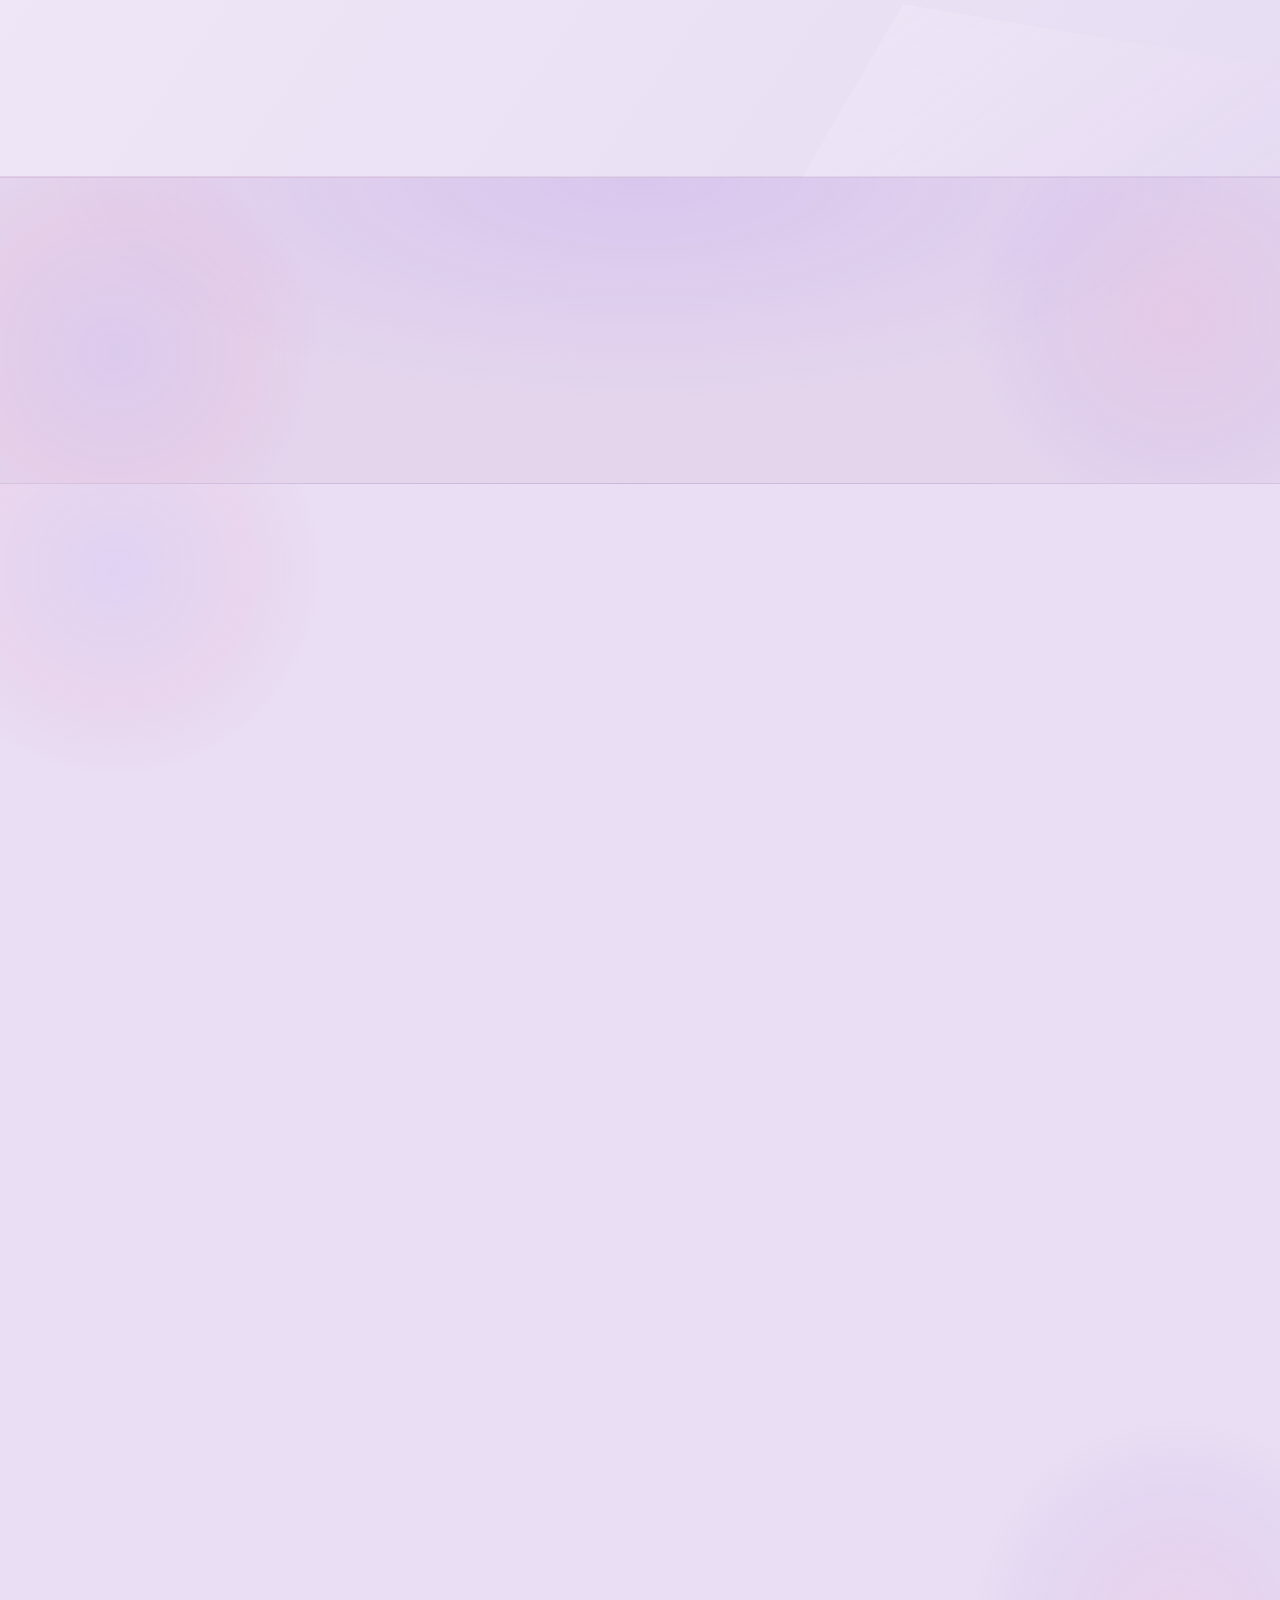
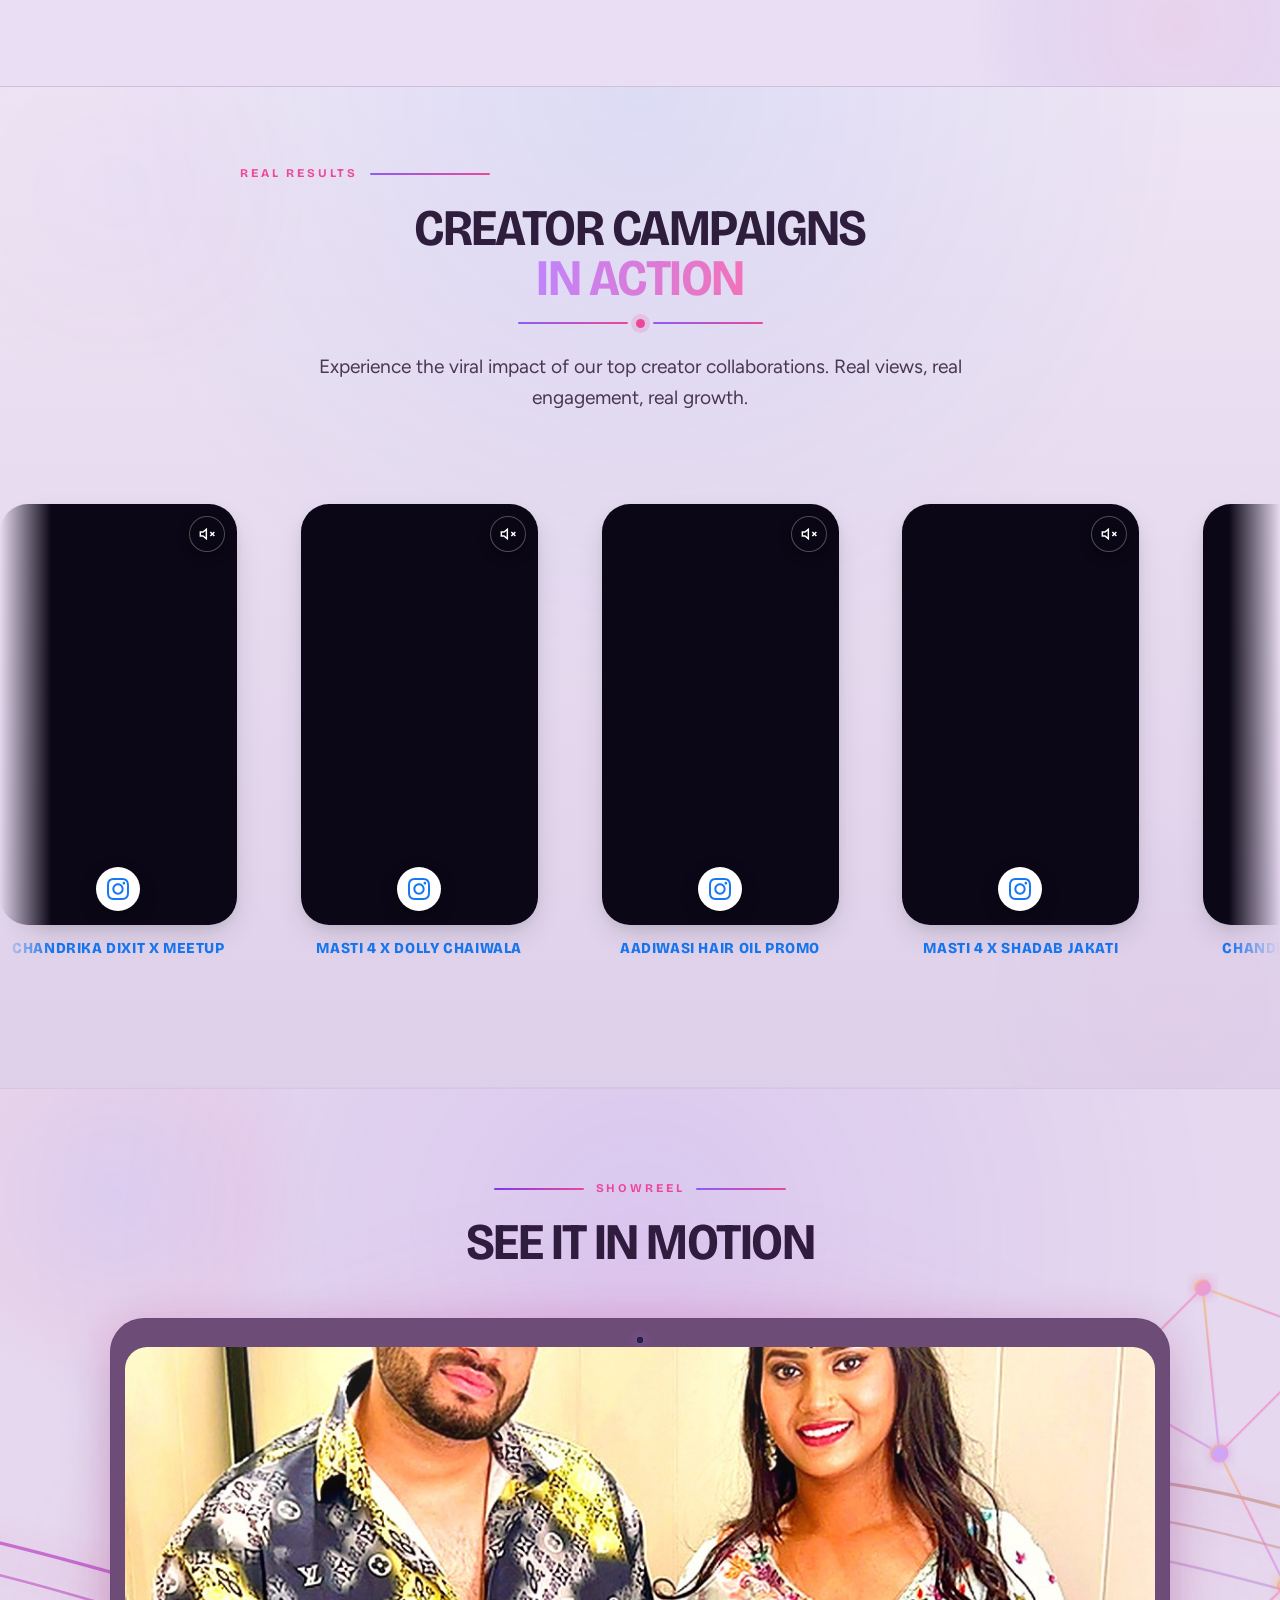
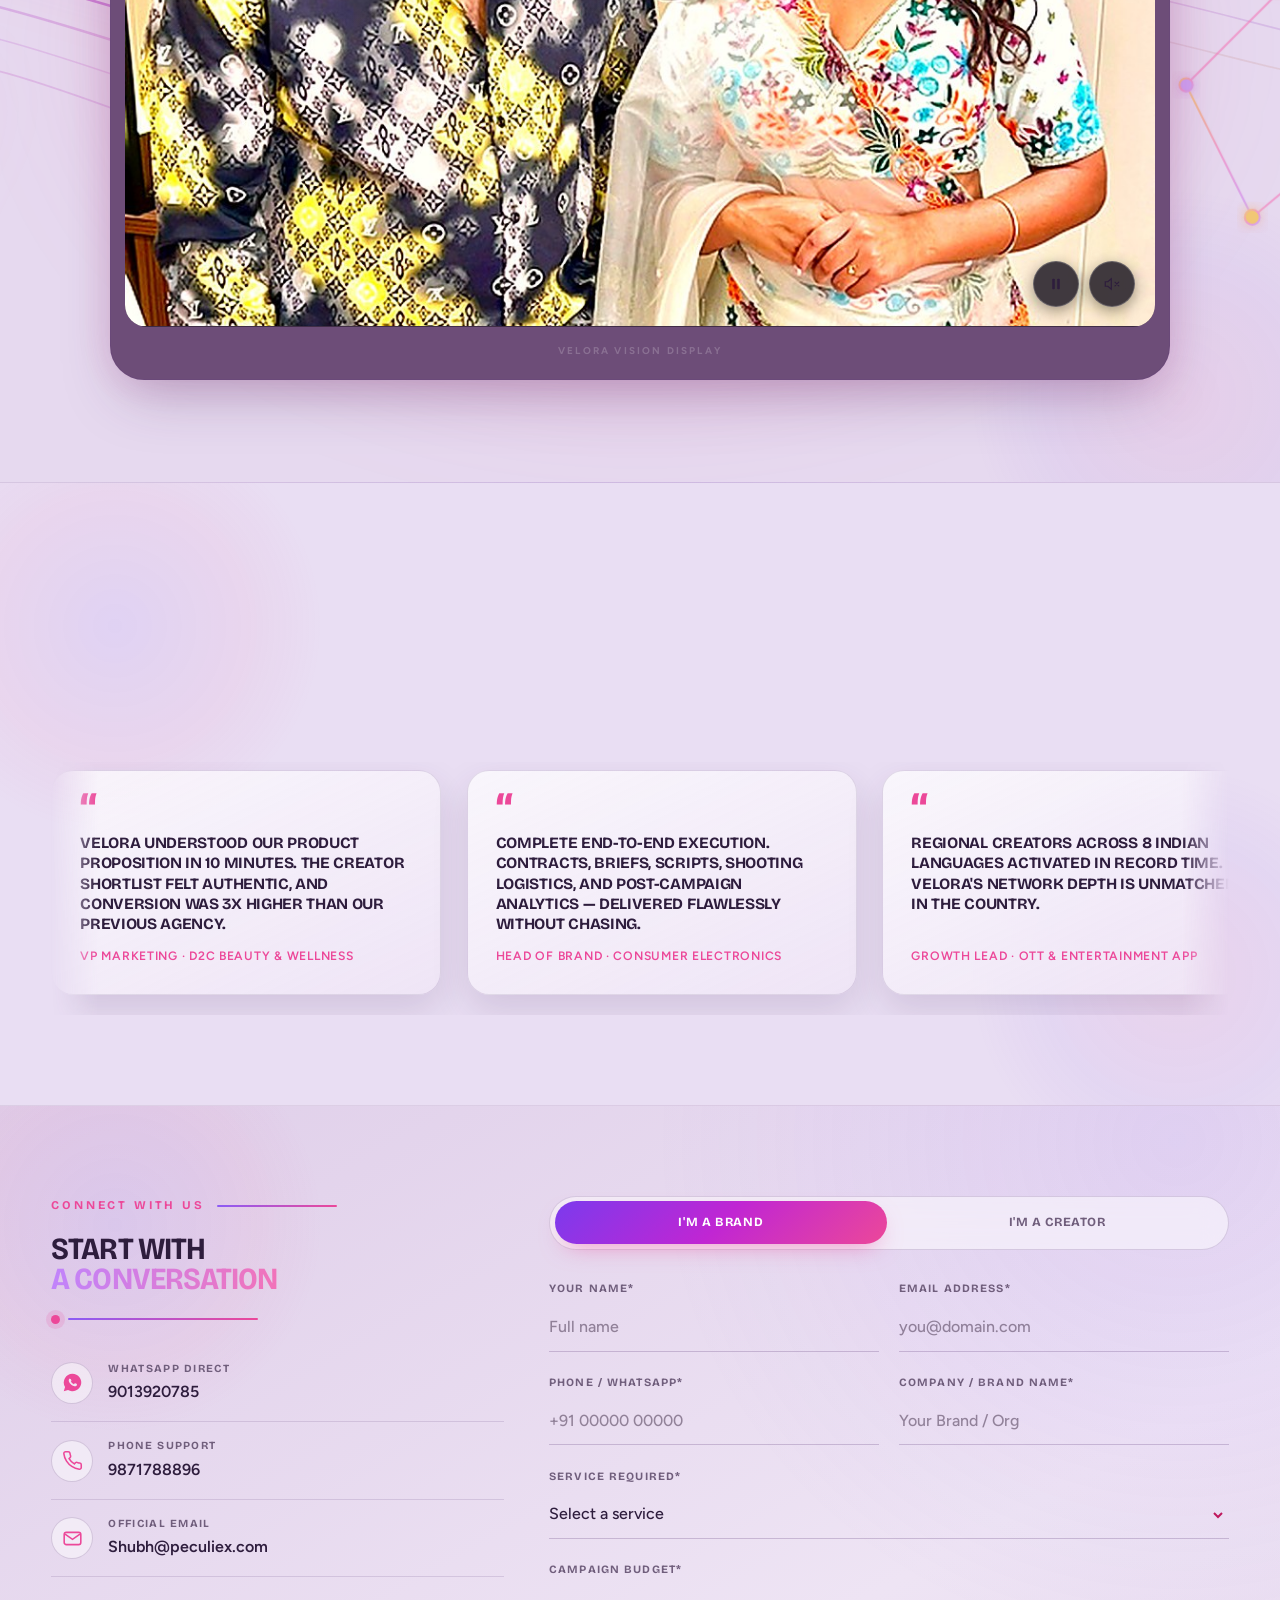
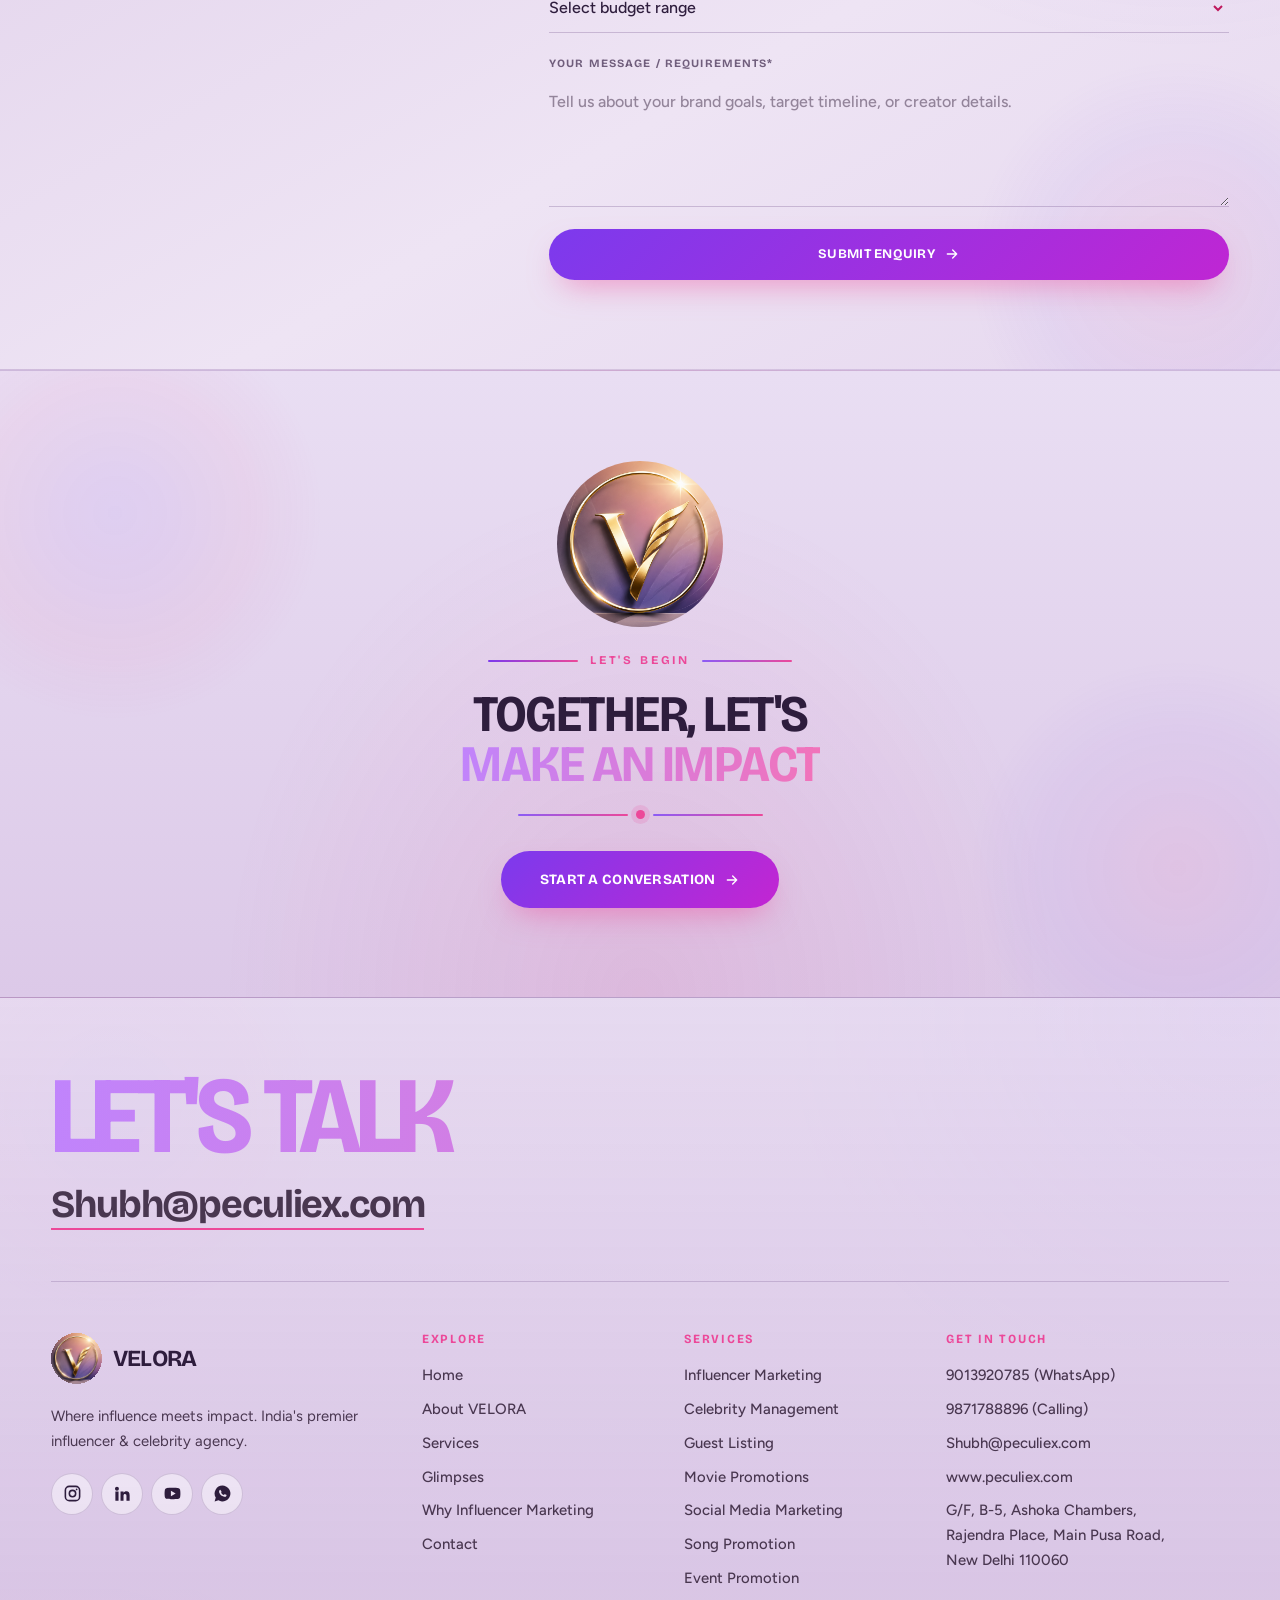
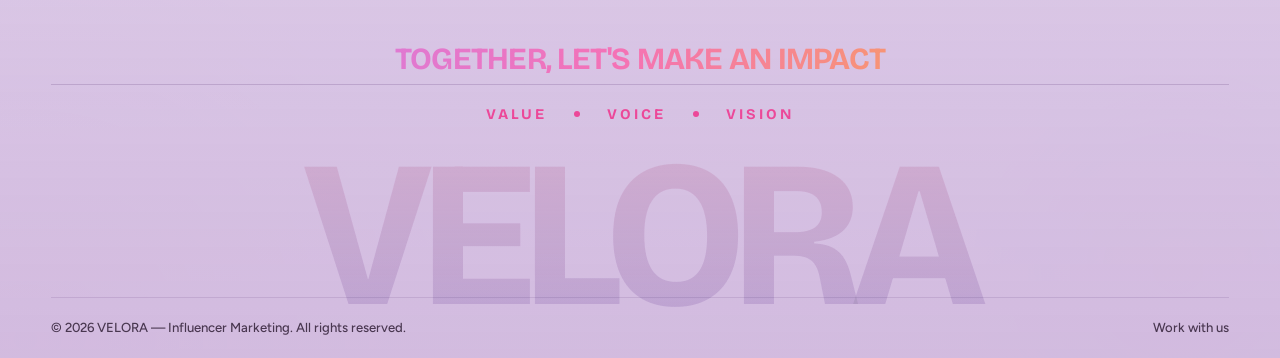
==== commit 8045f3f3: "Add Prismatic Process 2-row pinned horizontal scroll showcase and UI enhancements" ====
--- a/index.html
+++ b/index.html
@@ -24,7 +24,7 @@
         href="https://fonts.googleapis.com/css2?family=Bricolage+Grotesque:opsz,wdth,wght@12..96,75..100,200..800&family=Figtree:ital,wght@0,300..900;1,300..900&display=swap"
         rel="stylesheet">
     <link rel="stylesheet" href="style.css?v=20260826-20">
-    <link rel="stylesheet" href="theme.css?v=20260826-6">
+    <link rel="stylesheet" href="theme.css?v=20260828-1">
     <!-- Enables the section load-in in style.css section 40. Inline and in
          <head> on purpose: it must land before first paint so sections are
          never shown and then snapped to hidden, and if scripting is off the
@@ -369,7 +369,7 @@
 
 
         <!-- ============ FAMOUS FACES / REPRESENT ROSTER (MOVING ANIMATION) ============ -->
-        <section class="section" id="faces">
+        <section class="section roster-section" id="faces">
             <span class="watermark" aria-hidden="true">V</span>
             <div class="shell">
                 <div class="section-head">
@@ -558,7 +558,7 @@
                     <h3 class="rail-title">Celebrities</h3>
                     <span class="rail-count">A-List Talent</span>
                 </div>
-                <div class="talent-marquee" data-marquee="left" aria-label="Celebrities we work with">
+                <div class="talent-marquee" data-marquee="right" aria-label="Celebrities we work with">
                     <div class="talent-track">
                         <!-- Set 1 -->
                         <a class="talent" href="https://www.instagram.com/tamannaahspeaks/" target="_blank"
@@ -947,454 +947,301 @@
                     <div class="rule mx-auto" data-reveal
                         style="margin-inline: auto; margin-top: 1rem; margin-bottom: 1.5rem;"><span
                             class="spark"></span></div>
-                    <p class="lead" data-reveal style="--d:120ms; margin-inline: auto;">
+                        <div class="lead" data-reveal style="--d:120ms; margin-inline: auto;">
                         Experience the viral impact of our top creator collaborations. Real views, real engagement, real
                         growth.
-                    </p>
+                    </div>
                 </div>
             </div>
 
             <!-- Reels Scrolling Marquee -->
             <div class="campaigns-marquee" aria-label="Creator Campaigns Reels">
                 <div class="campaigns-track">
-<!-- Set 1 (5 Real Creator Campaigns) -->
+                    <!-- Set 1 (Alternating: Non-Masti -> Masti 4 -> Non-Masti -> Masti 4) -->
 
                     <!-- 1. Chandrika x Meetup -->
-
                     <div class="reel-card">
-
                         <div class="reel-video-wrap">
-
                             <video src="assets/Chandrika x Meetup.mp4" data-preview-start="14" autoplay loop muted playsinline preload="metadata"></video>
                             <div class="reel-platform-badge">
-
                                 <svg viewBox="0 0 24 24" fill="currentColor"><path d="M12 2.163c3.204 0 3.584.012 4.85.07 3.252.148 4.771 1.691 4.919 4.919.058 1.265.069 1.645.069 4.849 0 3.205-.012 3.584-.069 4.849-.149 3.225-1.664 4.771-4.919 4.919-1.266.058-1.644.07-4.85.07-3.204 0-3.584-.012-4.849-.07-3.26-.149-4.771-1.699-4.919-4.92-.058-1.265-.07-1.644-.07-4.849 0-3.204.013-3.583.07-4.849.149-3.227 1.664-4.771 4.919-4.919 1.266-.057 1.645-.069 4.849-.069zm0-2.163c-3.259 0-3.667.014-4.947.072-4.358.2-6.78 2.618-6.98 6.98-.059 1.281-.073 1.689-.073 4.948 0 3.259.014 3.668.072 4.948.2 4.358 2.618 6.78 6.98 6.98 1.281.058 1.689.072 4.948.072 3.259 0 3.668-.014 4.948-.072 4.354-.2 6.782-2.618 6.979-6.98.059-1.28.073-1.689.073-4.948 0-3.259-.014-3.667-.072-4.947-.196-4.354-2.617-6.78-6.979-6.98-1.281-.059-1.69-.073-4.949-.073zm0 5.838c-3.403 0-6.162 2.759-6.162 6.162s2.759 6.163 6.162 6.163 6.162-2.759 6.162-6.163c0-3.403-2.759-6.162-6.162-6.162zm0 10.162c-2.209 0-4-1.79-4-4 0-2.209 1.791-4 4-4s4 1.791 4 4c0 2.21-1.791 4-4 4zm6.406-11.845c-.796 0-1.441.645-1.441 1.44s.645 1.44 1.441 1.44c.795 0 1.439-.645 1.439-1.44s-.644-1.44-1.439-1.44z"/></svg>
-
                                 <span>Instagram</span>
-
-                            </div>
-
+                            </div>
                             <button class="reel-audio-btn" aria-label="Toggle sound" title="Click to Unmute">
-
                                 <span class="speaker-icon is-muted">
-
                                     <svg viewBox="0 0 24 24" fill="none" stroke="currentColor" stroke-width="2.2"><path d="M11 5L6 9H2v6h4l5 4V5z"/><line x1="23" y1="9" x2="17" y2="15"/><line x1="17" y1="9" x2="23" y2="15"/></svg>
-
-                                </span>
-
+                                </span>
                                 <span class="speaker-icon is-unmuted" style="display:none;">
-
                                     <svg viewBox="0 0 24 24" fill="none" stroke="currentColor" stroke-width="2.2"><path d="M11 5L6 9H2v6h4l5 4V5z"/><path d="M15.54 8.46a5 5 0 0 1 0 7.07"/><path d="M19.07 4.93a10 10 0 0 1 0 14.14"/></svg>
-
-                                </span>
-
+                                </span>
                                 <span class="audio-waves"><i></i><i></i><i></i></span>
-
                             </button>
-
-                        </div>
-
+                        </div>
                         <div class="reel-content">
                             <h3 class="reel-title">Chandrika Dixit x Meetup</h3>
                         </div>
                     </div>
 
-
-
-                    <!-- 2. Aadiwasi Hair Oil Promotion -->
-
+                    <!-- 2. Masti 4 x Dolly Chaiwala -->
                     <div class="reel-card">
-
                         <div class="reel-video-wrap">
-
+                            <video src="assets/Masti 4 Movie Promotion x Dolly Chaiwala.mp4" autoplay loop muted playsinline preload="metadata"></video>
+                            <div class="reel-platform-badge">
+                                <svg viewBox="0 0 24 24" fill="currentColor"><path d="M12 2.163c3.204 0 3.584.012 4.85.07 3.252.148 4.771 1.691 4.919 4.919.058 1.265.069 1.645.069 4.849 0 3.205-.012 3.584-.069 4.849-.149 3.225-1.664 4.771-4.919 4.919-1.266.058-1.644.07-4.85.07-3.204 0-3.584-.012-4.849-.07-3.26-.149-4.771-1.699-4.919-4.92-.058-1.265-.07-1.644-.07-4.849 0-3.204.013-3.583.07-4.849.149-3.227 1.664-4.771 4.919-4.919 1.266-.057 1.645-.069 4.849-.069zm0-2.163c-3.259 0-3.667.014-4.947.072-4.358.2-6.78 2.618-6.98 6.98-.059 1.281-.073 1.689-.073 4.948 0 3.259.014 3.668.072 4.948.2 4.358 2.618 6.78 6.98 6.98 1.281.058 1.689.072 4.948.072 3.259 0 3.668-.014 4.948-.072 4.354-.2 6.782-2.618 6.979-6.98.059-1.28.073-1.689.073-4.948 0-3.259-.014-3.667-.072-4.947-.196-4.354-2.617-6.78-6.979-6.98-1.281-.059-1.69-.073-4.949-.073zm0 5.838c-3.403 0-6.162 2.759-6.162 6.162s2.759 6.163 6.162 6.163 6.162-2.759 6.162-6.163c0-3.403-2.759-6.162-6.162-6.162zm0 10.162c-2.209 0-4-1.79-4-4 0-2.209 1.791-4 4-4s4 1.791 4 4c0 2.21-1.791 4-4 4zm6.406-11.845c-.796 0-1.441.645-1.441 1.44s.645 1.44 1.441 1.44c.795 0 1.439-.645 1.439-1.44s-.644-1.44-1.439-1.44z"/></svg>
+                                <span>Instagram</span>
+                            </div>
+                            <button class="reel-audio-btn" aria-label="Toggle sound" title="Click to Unmute">
+                                <span class="speaker-icon is-muted">
+                                    <svg viewBox="0 0 24 24" fill="none" stroke="currentColor" stroke-width="2.2"><path d="M11 5L6 9H2v6h4l5 4V5z"/><line x1="23" y1="9" x2="17" y2="15"/><line x1="17" y1="9" x2="23" y2="15"/></svg>
+                                </span>
+                                <span class="speaker-icon is-unmuted" style="display:none;">
+                                    <svg viewBox="0 0 24 24" fill="none" stroke="currentColor" stroke-width="2.2"><path d="M11 5L6 9H2v6h4l5 4V5z"/><path d="M15.54 8.46a5 5 0 0 1 0 7.07"/><path d="M19.07 4.93a10 10 0 0 1 0 14.14"/></svg>
+                                </span>
+                                <span class="audio-waves"><i></i><i></i><i></i></span>
+                            </button>
+                        </div>
+                        <div class="reel-content">
+                            <h3 class="reel-title">Masti 4 x Dolly Chaiwala</h3>
+                        </div>
+                    </div>
+
+                    <!-- 3. Aadiwasi Hair Oil Promotion -->
+                    <div class="reel-card">
+                        <div class="reel-video-wrap">
                             <video src="assets/Aadiwasi Hair Oil Promotion.mp4" autoplay loop muted playsinline preload="metadata"></video>
                             <div class="reel-platform-badge">
-
                                 <svg viewBox="0 0 24 24" fill="currentColor"><path d="M12 2.163c3.204 0 3.584.012 4.85.07 3.252.148 4.771 1.691 4.919 4.919.058 1.265.069 1.645.069 4.849 0 3.205-.012 3.584-.069 4.849-.149 3.225-1.664 4.771-4.919 4.919-1.266.058-1.644.07-4.85.07-3.204 0-3.584-.012-4.849-.07-3.26-.149-4.771-1.699-4.919-4.92-.058-1.265-.07-1.644-.07-4.849 0-3.204.013-3.583.07-4.849.149-3.227 1.664-4.771 4.919-4.919 1.266-.057 1.645-.069 4.849-.069zm0-2.163c-3.259 0-3.667.014-4.947.072-4.358.2-6.78 2.618-6.98 6.98-.059 1.281-.073 1.689-.073 4.948 0 3.259.014 3.668.072 4.948.2 4.358 2.618 6.78 6.98 6.98 1.281.058 1.689.072 4.948.072 3.259 0 3.668-.014 4.948-.072 4.354-.2 6.782-2.618 6.979-6.98.059-1.28.073-1.689.073-4.948 0-3.259-.014-3.667-.072-4.947-.196-4.354-2.617-6.78-6.979-6.98-1.281-.059-1.69-.073-4.949-.073zm0 5.838c-3.403 0-6.162 2.759-6.162 6.162s2.759 6.163 6.162 6.163 6.162-2.759 6.162-6.163c0-3.403-2.759-6.162-6.162-6.162zm0 10.162c-2.209 0-4-1.79-4-4 0-2.209 1.791-4 4-4s4 1.791 4 4c0 2.21-1.791 4-4 4zm6.406-11.845c-.796 0-1.441.645-1.441 1.44s.645 1.44 1.441 1.44c.795 0 1.439-.645 1.439-1.44s-.644-1.44-1.439-1.44z"/></svg>
-
                                 <span>Instagram</span>
-
-                            </div>
-
+                            </div>
                             <button class="reel-audio-btn" aria-label="Toggle sound" title="Click to Unmute">
-
                                 <span class="speaker-icon is-muted">
-
                                     <svg viewBox="0 0 24 24" fill="none" stroke="currentColor" stroke-width="2.2"><path d="M11 5L6 9H2v6h4l5 4V5z"/><line x1="23" y1="9" x2="17" y2="15"/><line x1="17" y1="9" x2="23" y2="15"/></svg>
-
-                                </span>
-
+                                </span>
                                 <span class="speaker-icon is-unmuted" style="display:none;">
-
                                     <svg viewBox="0 0 24 24" fill="none" stroke="currentColor" stroke-width="2.2"><path d="M11 5L6 9H2v6h4l5 4V5z"/><path d="M15.54 8.46a5 5 0 0 1 0 7.07"/><path d="M19.07 4.93a10 10 0 0 1 0 14.14"/></svg>
-
-                                </span>
-
+                                </span>
                                 <span class="audio-waves"><i></i><i></i><i></i></span>
-
                             </button>
-
-                        </div>
-
+                        </div>
                         <div class="reel-content">
                             <h3 class="reel-title">Aadiwasi Hair Oil Promo</h3>
                         </div>
                     </div>
 
-
-
-                    <!-- 3. Masti 4 x Dolly Chaiwala -->
-
+                    <!-- 4. Masti 4 x Shadab Jakati -->
                     <div class="reel-card">
-
                         <div class="reel-video-wrap">
-
+                            <video src="assets/Masti 4 Movie Promotion x Shadab Jakati.mp4" autoplay loop muted playsinline preload="metadata"></video>
+                            <div class="reel-platform-badge">
+                                <svg viewBox="0 0 24 24" fill="currentColor"><path d="M12 2.163c3.204 0 3.584.012 4.85.07 3.252.148 4.771 1.691 4.919 4.919.058 1.265.069 1.645.069 4.849 0 3.205-.012 3.584-.069 4.849-.149 3.225-1.664 4.771-4.919 4.919-1.266.058-1.644.07-4.85.07-3.204 0-3.584-.012-4.849-.07-3.26-.149-4.771-1.699-4.919-4.92-.058-1.265-.07-1.644-.07-4.849 0-3.204.013-3.583.07-4.849.149-3.227 1.664-4.771 4.919-4.919 1.266-.057 1.645-.069 4.849-.069zm0-2.163c-3.259 0-3.667.014-4.947.072-4.358.2-6.78 2.618-6.98 6.98-.059 1.281-.073 1.689-.073 4.948 0 3.259.014 3.668.072 4.948.2 4.358 2.618 6.78 6.98 6.98 1.281.058 1.689.072 4.948.072 3.259 0 3.668-.014 4.948-.072 4.354-.2 6.782-2.618 6.979-6.98.059-1.28.073-1.689.073-4.948 0-3.259-.014-3.667-.072-4.947-.196-4.354-2.617-6.78-6.979-6.98-1.281-.059-1.69-.073-4.949-.073zm0 5.838c-3.403 0-6.162 2.759-6.162 6.162s2.759 6.163 6.162 6.163 6.162-2.759 6.162-6.163c0-3.403-2.759-6.162-6.162-6.162zm0 10.162c-2.209 0-4-1.79-4-4 0-2.209 1.791-4 4-4s4 1.791 4 4c0 2.21-1.791 4-4 4zm6.406-11.845c-.796 0-1.441.645-1.441 1.44s.645 1.44 1.441 1.44c.795 0 1.439-.645 1.439-1.44s-.644-1.44-1.439-1.44z"/></svg>
+                                <span>Instagram</span>
+                            </div>
+                            <button class="reel-audio-btn" aria-label="Toggle sound" title="Click to Unmute">
+                                <span class="speaker-icon is-muted">
+                                    <svg viewBox="0 0 24 24" fill="none" stroke="currentColor" stroke-width="2.2"><path d="M11 5L6 9H2v6h4l5 4V5z"/><line x1="23" y1="9" x2="17" y2="15"/><line x1="17" y1="9" x2="23" y2="15"/></svg>
+                                </span>
+                                <span class="speaker-icon is-unmuted" style="display:none;">
+                                    <svg viewBox="0 0 24 24" fill="none" stroke="currentColor" stroke-width="2.2"><path d="M11 5L6 9H2v6h4l5 4V5z"/><path d="M15.54 8.46a5 5 0 0 1 0 7.07"/><path d="M19.07 4.93a10 10 0 0 1 0 14.14"/></svg>
+                                </span>
+                                <span class="audio-waves"><i></i><i></i><i></i></span>
+                            </button>
+                        </div>
+                        <div class="reel-content">
+                            <h3 class="reel-title">Masti 4 x Shadab Jakati</h3>
+                        </div>
+                    </div>
+
+                    <!-- 5. Chandrika Dixit Meetup Activation -->
+                    <div class="reel-card">
+                        <div class="reel-video-wrap">
+                            <video src="assets/Chandrika x Meetup.mp4" data-preview-start="2" autoplay loop muted playsinline preload="metadata"></video>
+                            <div class="reel-platform-badge">
+                                <svg viewBox="0 0 24 24" fill="currentColor"><path d="M12 2.163c3.204 0 3.584.012 4.85.07 3.252.148 4.771 1.691 4.919 4.919.058 1.265.069 1.645.069 4.849 0 3.205-.012 3.584-.069 4.849-.149 3.225-1.664 4.771-4.919 4.919-1.266.058-1.644.07-4.85.07-3.204 0-3.584-.012-4.849-.07-3.26-.149-4.771-1.699-4.919-4.92-.058-1.265-.07-1.644-.07-4.849 0-3.204.013-3.583.07-4.849.149-3.227 1.664-4.771 4.919-4.919 1.266-.057 1.645-.069 4.849-.069zm0-2.163c-3.259 0-3.667.014-4.947.072-4.358.2-6.78 2.618-6.98 6.98-.059 1.281-.073 1.689-.073 4.948 0 3.259.014 3.668.072 4.948.2 4.358 2.618 6.78 6.98 6.98 1.281.058 1.689.072 4.948.072 3.259 0 3.668-.014 4.948-.072 4.354-.2 6.782-2.618 6.979-6.98.059-1.28.073-1.689.073-4.948 0-3.259-.014-3.667-.072-4.947-.196-4.354-2.617-6.78-6.979-6.98-1.281-.059-1.69-.073-4.949-.073zm0 5.838c-3.403 0-6.162 2.759-6.162 6.162s2.759 6.163 6.162 6.163 6.162-2.759 6.162-6.163c0-3.403-2.759-6.162-6.162-6.162zm0 10.162c-2.209 0-4-1.79-4-4 0-2.209 1.791-4 4-4s4 1.791 4 4c0 2.21-1.791 4-4 4zm6.406-11.845c-.796 0-1.441.645-1.441 1.44s.645 1.44 1.441 1.44c.795 0 1.439-.645 1.439-1.44s-.644-1.44-1.439-1.44z"/></svg>
+                                <span>Instagram</span>
+                            </div>
+                            <button class="reel-audio-btn" aria-label="Toggle sound" title="Click to Unmute">
+                                <span class="speaker-icon is-muted">
+                                    <svg viewBox="0 0 24 24" fill="none" stroke="currentColor" stroke-width="2.2"><path d="M11 5L6 9H2v6h4l5 4V5z"/><line x1="23" y1="9" x2="17" y2="15"/><line x1="17" y1="9" x2="23" y2="15"/></svg>
+                                </span>
+                                <span class="speaker-icon is-unmuted" style="display:none;">
+                                    <svg viewBox="0 0 24 24" fill="none" stroke="currentColor" stroke-width="2.2"><path d="M11 5L6 9H2v6h4l5 4V5z"/><path d="M15.54 8.46a5 5 0 0 1 0 7.07"/><path d="M19.07 4.93a10 10 0 0 1 0 14.14"/></svg>
+                                </span>
+                                <span class="audio-waves"><i></i><i></i><i></i></span>
+                            </button>
+                        </div>
+                        <div class="reel-content">
+                            <h3 class="reel-title">Chandrika Dixit Meetup</h3>
+                        </div>
+                    </div>
+
+                    <!-- 6. Masti 4 x Haider Malik Fitness -->
+                    <div class="reel-card">
+                        <div class="reel-video-wrap">
+                            <video src="assets/Masti 4 Movie Promotion x Haider Malik Fitness.mp4" autoplay loop muted playsinline preload="metadata"></video>
+                            <div class="reel-platform-badge">
+                                <svg viewBox="0 0 24 24" fill="currentColor"><path d="M12 2.163c3.204 0 3.584.012 4.85.07 3.252.148 4.771 1.691 4.919 4.919.058 1.265.069 1.645.069 4.849 0 3.205-.012 3.584-.069 4.849-.149 3.225-1.664 4.771-4.919 4.919-1.266.058-1.644.07-4.85.07-3.204 0-3.584-.012-4.849-.07-3.26-.149-4.771-1.699-4.919-4.92-.058-1.265-.07-1.644-.07-4.849 0-3.204.013-3.583.07-4.849.149-3.227 1.664-4.771 4.919-4.919 1.266-.057 1.645-.069 4.849-.069zm0-2.163c-3.259 0-3.667.014-4.947.072-4.358.2-6.78 2.618-6.98 6.98-.059 1.281-.073 1.689-.073 4.948 0 3.259.014 3.668.072 4.948.2 4.358 2.618 6.78 6.98 6.98 1.281.058 1.689.072 4.948.072 3.259 0 3.668-.014 4.948-.072 4.354-.2 6.782-2.618 6.979-6.98.059-1.28.073-1.689.073-4.948 0-3.259-.014-3.667-.072-4.947-.196-4.354-2.617-6.78-6.979-6.98-1.281-.059-1.69-.073-4.949-.073zm0 5.838c-3.403 0-6.162 2.759-6.162 6.162s2.759 6.163 6.162 6.163 6.162-2.759 6.162-6.163c0-3.403-2.759-6.162-6.162-6.162zm0 10.162c-2.209 0-4-1.79-4-4 0-2.209 1.791-4 4-4s4 1.791 4 4c0 2.21-1.791 4-4 4zm6.406-11.845c-.796 0-1.441.645-1.441 1.44s.645 1.44 1.441 1.44c.795 0 1.439-.645 1.439-1.44s-.644-1.44-1.439-1.44z"/></svg>
+                                <span>Instagram</span>
+                            </div>
+                            <button class="reel-audio-btn" aria-label="Toggle sound" title="Click to Unmute">
+                                <span class="speaker-icon is-muted">
+                                    <svg viewBox="0 0 24 24" fill="none" stroke="currentColor" stroke-width="2.2"><path d="M11 5L6 9H2v6h4l5 4V5z"/><line x1="23" y1="9" x2="17" y2="15"/><line x1="17" y1="9" x2="23" y2="15"/></svg>
+                                </span>
+                                <span class="speaker-icon is-unmuted" style="display:none;">
+                                    <svg viewBox="0 0 24 24" fill="none" stroke="currentColor" stroke-width="2.2"><path d="M11 5L6 9H2v6h4l5 4V5z"/><path d="M15.54 8.46a5 5 0 0 1 0 7.07"/><path d="M19.07 4.93a10 10 0 0 1 0 14.14"/></svg>
+                                </span>
+                                <span class="audio-waves"><i></i><i></i><i></i></span>
+                            </button>
+                        </div>
+                        <div class="reel-content">
+                            <h3 class="reel-title">Masti 4 x Haider Malik</h3>
+                        </div>
+                    </div>
+
+                    <!-- Set 2 (Duplicate 6 cards for Seamless Infinite Scroll) -->
+
+                    <!-- 1. Chandrika x Meetup -->
+                    <div class="reel-card">
+                        <div class="reel-video-wrap">
+                            <video src="assets/Chandrika x Meetup.mp4" data-preview-start="14" autoplay loop muted playsinline preload="metadata"></video>
+                            <div class="reel-platform-badge">
+                                <svg viewBox="0 0 24 24" fill="currentColor"><path d="M12 2.163c3.204 0 3.584.012 4.85.07 3.252.148 4.771 1.691 4.919 4.919.058 1.265.069 1.645.069 4.849 0 3.205-.012 3.584-.069 4.849-.149 3.225-1.664 4.771-4.919 4.919-1.266.058-1.644.07-4.85.07-3.204 0-3.584-.012-4.849-.07-3.26-.149-4.771-1.699-4.919-4.92-.058-1.265-.07-1.644-.07-4.849 0-3.204.013-3.583.07-4.849.149-3.227 1.664-4.771 4.919-4.919 1.266-.057 1.645-.069 4.849-.069zm0-2.163c-3.259 0-3.667.014-4.947.072-4.358.2-6.78 2.618-6.98 6.98-.059 1.281-.073 1.689-.073 4.948 0 3.259.014 3.668.072 4.948.2 4.358 2.618 6.78 6.98 6.98 1.281.058 1.689.072 4.948.072 3.259 0 3.668-.014 4.948-.072 4.354-.2 6.782-2.618 6.979-6.98.059-1.28.073-1.689.073-4.948 0-3.259-.014-3.667-.072-4.947-.196-4.354-2.617-6.78-6.979-6.98-1.281-.059-1.69-.073-4.949-.073zm0 5.838c-3.403 0-6.162 2.759-6.162 6.162s2.759 6.163 6.162 6.163 6.162-2.759 6.162-6.163c0-3.403-2.759-6.162-6.162-6.162zm0 10.162c-2.209 0-4-1.79-4-4 0-2.209 1.791-4 4-4s4 1.791 4 4c0 2.21-1.791 4-4 4zm6.406-11.845c-.796 0-1.441.645-1.441 1.44s.645 1.44 1.441 1.44c.795 0 1.439-.645 1.439-1.44s-.644-1.44-1.439-1.44z"/></svg>
+                                <span>Instagram</span>
+                            </div>
+                            <button class="reel-audio-btn" aria-label="Toggle sound" title="Click to Unmute">
+                                <span class="speaker-icon is-muted">
+                                    <svg viewBox="0 0 24 24" fill="none" stroke="currentColor" stroke-width="2.2"><path d="M11 5L6 9H2v6h4l5 4V5z"/><line x1="23" y1="9" x2="17" y2="15"/><line x1="17" y1="9" x2="23" y2="15"/></svg>
+                                </span>
+                                <span class="speaker-icon is-unmuted" style="display:none;">
+                                    <svg viewBox="0 0 24 24" fill="none" stroke="currentColor" stroke-width="2.2"><path d="M11 5L6 9H2v6h4l5 4V5z"/><path d="M15.54 8.46a5 5 0 0 1 0 7.07"/><path d="M19.07 4.93a10 10 0 0 1 0 14.14"/></svg>
+                                </span>
+                                <span class="audio-waves"><i></i><i></i><i></i></span>
+                            </button>
+                        </div>
+                        <div class="reel-content">
+                            <h3 class="reel-title">Chandrika Dixit x Meetup</h3>
+                        </div>
+                    </div>
+
+                    <!-- 2. Masti 4 x Dolly Chaiwala -->
+                    <div class="reel-card">
+                        <div class="reel-video-wrap">
                             <video src="assets/Masti 4 Movie Promotion x Dolly Chaiwala.mp4" autoplay loop muted playsinline preload="metadata"></video>
                             <div class="reel-platform-badge">
-
                                 <svg viewBox="0 0 24 24" fill="currentColor"><path d="M12 2.163c3.204 0 3.584.012 4.85.07 3.252.148 4.771 1.691 4.919 4.919.058 1.265.069 1.645.069 4.849 0 3.205-.012 3.584-.069 4.849-.149 3.225-1.664 4.771-4.919 4.919-1.266.058-1.644.07-4.85.07-3.204 0-3.584-.012-4.849-.07-3.26-.149-4.771-1.699-4.919-4.92-.058-1.265-.07-1.644-.07-4.849 0-3.204.013-3.583.07-4.849.149-3.227 1.664-4.771 4.919-4.919 1.266-.057 1.645-.069 4.849-.069zm0-2.163c-3.259 0-3.667.014-4.947.072-4.358.2-6.78 2.618-6.98 6.98-.059 1.281-.073 1.689-.073 4.948 0 3.259.014 3.668.072 4.948.2 4.358 2.618 6.78 6.98 6.98 1.281.058 1.689.072 4.948.072 3.259 0 3.668-.014 4.948-.072 4.354-.2 6.782-2.618 6.979-6.98.059-1.28.073-1.689.073-4.948 0-3.259-.014-3.667-.072-4.947-.196-4.354-2.617-6.78-6.979-6.98-1.281-.059-1.69-.073-4.949-.073zm0 5.838c-3.403 0-6.162 2.759-6.162 6.162s2.759 6.163 6.162 6.163 6.162-2.759 6.162-6.163c0-3.403-2.759-6.162-6.162-6.162zm0 10.162c-2.209 0-4-1.79-4-4 0-2.209 1.791-4 4-4s4 1.791 4 4c0 2.21-1.791 4-4 4zm6.406-11.845c-.796 0-1.441.645-1.441 1.44s.645 1.44 1.441 1.44c.795 0 1.439-.645 1.439-1.44s-.644-1.44-1.439-1.44z"/></svg>
-
                                 <span>Instagram</span>
-
-                            </div>
-
+                            </div>
                             <button class="reel-audio-btn" aria-label="Toggle sound" title="Click to Unmute">
-
                                 <span class="speaker-icon is-muted">
-
                                     <svg viewBox="0 0 24 24" fill="none" stroke="currentColor" stroke-width="2.2"><path d="M11 5L6 9H2v6h4l5 4V5z"/><line x1="23" y1="9" x2="17" y2="15"/><line x1="17" y1="9" x2="23" y2="15"/></svg>
-
-                                </span>
-
+                                </span>
                                 <span class="speaker-icon is-unmuted" style="display:none;">
-
                                     <svg viewBox="0 0 24 24" fill="none" stroke="currentColor" stroke-width="2.2"><path d="M11 5L6 9H2v6h4l5 4V5z"/><path d="M15.54 8.46a5 5 0 0 1 0 7.07"/><path d="M19.07 4.93a10 10 0 0 1 0 14.14"/></svg>
-
-                                </span>
-
+                                </span>
                                 <span class="audio-waves"><i></i><i></i><i></i></span>
-
                             </button>
-
-                        </div>
-
+                        </div>
                         <div class="reel-content">
                             <h3 class="reel-title">Masti 4 x Dolly Chaiwala</h3>
                         </div>
                     </div>
 
-
+                    <!-- 3. Aadiwasi Hair Oil Promotion -->
+                    <div class="reel-card">
+                        <div class="reel-video-wrap">
+                            <video src="assets/Aadiwasi Hair Oil Promotion.mp4" autoplay loop muted playsinline preload="metadata"></video>
+                            <div class="reel-platform-badge">
+                                <svg viewBox="0 0 24 24" fill="currentColor"><path d="M12 2.163c3.204 0 3.584.012 4.85.07 3.252.148 4.771 1.691 4.919 4.919.058 1.265.069 1.645.069 4.849 0 3.205-.012 3.584-.069 4.849-.149 3.225-1.664 4.771-4.919 4.919-1.266.058-1.644.07-4.85.07-3.204 0-3.584-.012-4.849-.07-3.26-.149-4.771-1.699-4.919-4.92-.058-1.265-.07-1.644-.07-4.849 0-3.204.013-3.583.07-4.849.149-3.227 1.664-4.771 4.919-4.919 1.266-.057 1.645-.069 4.849-.069zm0-2.163c-3.259 0-3.667.014-4.947.072-4.358.2-6.78 2.618-6.98 6.98-.059 1.281-.073 1.689-.073 4.948 0 3.259.014 3.668.072 4.948.2 4.358 2.618 6.78 6.98 6.98 1.281.058 1.689.072 4.948.072 3.259 0 3.668-.014 4.948-.072 4.354-.2 6.782-2.618 6.979-6.98.059-1.28.073-1.689.073-4.948 0-3.259-.014-3.667-.072-4.947-.196-4.354-2.617-6.78-6.979-6.98-1.281-.059-1.69-.073-4.949-.073zm0 5.838c-3.403 0-6.162 2.759-6.162 6.162s2.759 6.163 6.162 6.163 6.162-2.759 6.162-6.163c0-3.403-2.759-6.162-6.162-6.162zm0 10.162c-2.209 0-4-1.79-4-4 0-2.209 1.791-4 4-4s4 1.791 4 4c0 2.21-1.791 4-4 4zm6.406-11.845c-.796 0-1.441.645-1.441 1.44s.645 1.44 1.441 1.44c.795 0 1.439-.645 1.439-1.44s-.644-1.44-1.439-1.44z"/></svg>
+                                <span>Instagram</span>
+                            </div>
+                            <button class="reel-audio-btn" aria-label="Toggle sound" title="Click to Unmute">
+                                <span class="speaker-icon is-muted">
+                                    <svg viewBox="0 0 24 24" fill="none" stroke="currentColor" stroke-width="2.2"><path d="M11 5L6 9H2v6h4l5 4V5z"/><line x1="23" y1="9" x2="17" y2="15"/><line x1="17" y1="9" x2="23" y2="15"/></svg>
+                                </span>
+                                <span class="speaker-icon is-unmuted" style="display:none;">
+                                    <svg viewBox="0 0 24 24" fill="none" stroke="currentColor" stroke-width="2.2"><path d="M11 5L6 9H2v6h4l5 4V5z"/><path d="M15.54 8.46a5 5 0 0 1 0 7.07"/><path d="M19.07 4.93a10 10 0 0 1 0 14.14"/></svg>
+                                </span>
+                                <span class="audio-waves"><i></i><i></i><i></i></span>
+                            </button>
+                        </div>
+                        <div class="reel-content">
+                            <h3 class="reel-title">Aadiwasi Hair Oil Promo</h3>
+                        </div>
+                    </div>
 
                     <!-- 4. Masti 4 x Shadab Jakati -->
-
                     <div class="reel-card">
-
                         <div class="reel-video-wrap">
-
                             <video src="assets/Masti 4 Movie Promotion x Shadab Jakati.mp4" autoplay loop muted playsinline preload="metadata"></video>
                             <div class="reel-platform-badge">
-
                                 <svg viewBox="0 0 24 24" fill="currentColor"><path d="M12 2.163c3.204 0 3.584.012 4.85.07 3.252.148 4.771 1.691 4.919 4.919.058 1.265.069 1.645.069 4.849 0 3.205-.012 3.584-.069 4.849-.149 3.225-1.664 4.771-4.919 4.919-1.266.058-1.644.07-4.85.07-3.204 0-3.584-.012-4.849-.07-3.26-.149-4.771-1.699-4.919-4.92-.058-1.265-.07-1.644-.07-4.849 0-3.204.013-3.583.07-4.849.149-3.227 1.664-4.771 4.919-4.919 1.266-.057 1.645-.069 4.849-.069zm0-2.163c-3.259 0-3.667.014-4.947.072-4.358.2-6.78 2.618-6.98 6.98-.059 1.281-.073 1.689-.073 4.948 0 3.259.014 3.668.072 4.948.2 4.358 2.618 6.78 6.98 6.98 1.281.058 1.689.072 4.948.072 3.259 0 3.668-.014 4.948-.072 4.354-.2 6.782-2.618 6.979-6.98.059-1.28.073-1.689.073-4.948 0-3.259-.014-3.667-.072-4.947-.196-4.354-2.617-6.78-6.979-6.98-1.281-.059-1.69-.073-4.949-.073zm0 5.838c-3.403 0-6.162 2.759-6.162 6.162s2.759 6.163 6.162 6.163 6.162-2.759 6.162-6.163c0-3.403-2.759-6.162-6.162-6.162zm0 10.162c-2.209 0-4-1.79-4-4 0-2.209 1.791-4 4-4s4 1.791 4 4c0 2.21-1.791 4-4 4zm6.406-11.845c-.796 0-1.441.645-1.441 1.44s.645 1.44 1.441 1.44c.795 0 1.439-.645 1.439-1.44s-.644-1.44-1.439-1.44z"/></svg>
-
                                 <span>Instagram</span>
-
-                            </div>
-
+                            </div>
                             <button class="reel-audio-btn" aria-label="Toggle sound" title="Click to Unmute">
-
                                 <span class="speaker-icon is-muted">
-
                                     <svg viewBox="0 0 24 24" fill="none" stroke="currentColor" stroke-width="2.2"><path d="M11 5L6 9H2v6h4l5 4V5z"/><line x1="23" y1="9" x2="17" y2="15"/><line x1="17" y1="9" x2="23" y2="15"/></svg>
-
-                                </span>
-
+                                </span>
                                 <span class="speaker-icon is-unmuted" style="display:none;">
-
                                     <svg viewBox="0 0 24 24" fill="none" stroke="currentColor" stroke-width="2.2"><path d="M11 5L6 9H2v6h4l5 4V5z"/><path d="M15.54 8.46a5 5 0 0 1 0 7.07"/><path d="M19.07 4.93a10 10 0 0 1 0 14.14"/></svg>
-
-                                </span>
-
+                                </span>
                                 <span class="audio-waves"><i></i><i></i><i></i></span>
-
                             </button>
-
-                        </div>
-
+                        </div>
                         <div class="reel-content">
                             <h3 class="reel-title">Masti 4 x Shadab Jakati</h3>
                         </div>
                     </div>
 
-
-
-                    <!-- 5. Masti 4 x Haider Malik Fitness -->
-
+                    <!-- 5. Chandrika Dixit Meetup Activation -->
                     <div class="reel-card">
-
                         <div class="reel-video-wrap">
-
+                            <video src="assets/Chandrika x Meetup.mp4" data-preview-start="2" autoplay loop muted playsinline preload="metadata"></video>
+                            <div class="reel-platform-badge">
+                                <svg viewBox="0 0 24 24" fill="currentColor"><path d="M12 2.163c3.204 0 3.584.012 4.85.07 3.252.148 4.771 1.691 4.919 4.919.058 1.265.069 1.645.069 4.849 0 3.205-.012 3.584-.069 4.849-.149 3.225-1.664 4.771-4.919 4.919-1.266.058-1.644.07-4.85.07-3.204 0-3.584-.012-4.849-.07-3.26-.149-4.771-1.699-4.919-4.92-.058-1.265-.07-1.644-.07-4.849 0-3.204.013-3.583.07-4.849.149-3.227 1.664-4.771 4.919-4.919 1.266-.057 1.645-.069 4.849-.069zm0-2.163c-3.259 0-3.667.014-4.947.072-4.358.2-6.78 2.618-6.98 6.98-.059 1.281-.073 1.689-.073 4.948 0 3.259.014 3.668.072 4.948.2 4.358 2.618 6.78 6.98 6.98 1.281.058 1.689.072 4.948.072 3.259 0 3.668-.014 4.948-.072 4.354-.2 6.782-2.618 6.979-6.98.059-1.28.073-1.689.073-4.948 0-3.259-.014-3.667-.072-4.947-.196-4.354-2.617-6.78-6.979-6.98-1.281-.059-1.69-.073-4.949-.073zm0 5.838c-3.403 0-6.162 2.759-6.162 6.162s2.759 6.163 6.162 6.163 6.162-2.759 6.162-6.163c0-3.403-2.759-6.162-6.162-6.162zm0 10.162c-2.209 0-4-1.79-4-4 0-2.209 1.791-4 4-4s4 1.791 4 4c0 2.21-1.791 4-4 4zm6.406-11.845c-.796 0-1.441.645-1.441 1.44s.645 1.44 1.441 1.44c.795 0 1.439-.645 1.439-1.44s-.644-1.44-1.439-1.44z"/></svg>
+                                <span>Instagram</span>
+                            </div>
+                            <button class="reel-audio-btn" aria-label="Toggle sound" title="Click to Unmute">
+                                <span class="speaker-icon is-muted">
+                                    <svg viewBox="0 0 24 24" fill="none" stroke="currentColor" stroke-width="2.2"><path d="M11 5L6 9H2v6h4l5 4V5z"/><line x1="23" y1="9" x2="17" y2="15"/><line x1="17" y1="9" x2="23" y2="15"/></svg>
+                                </span>
+                                <span class="speaker-icon is-unmuted" style="display:none;">
+                                    <svg viewBox="0 0 24 24" fill="none" stroke="currentColor" stroke-width="2.2"><path d="M11 5L6 9H2v6h4l5 4V5z"/><path d="M15.54 8.46a5 5 0 0 1 0 7.07"/><path d="M19.07 4.93a10 10 0 0 1 0 14.14"/></svg>
+                                </span>
+                                <span class="audio-waves"><i></i><i></i><i></i></span>
+                            </button>
+                        </div>
+                        <div class="reel-content">
+                            <h3 class="reel-title">Chandrika Dixit Meetup</h3>
+                        </div>
+                    </div>
+
+                    <!-- 6. Masti 4 x Haider Malik Fitness -->
+                    <div class="reel-card">
+                        <div class="reel-video-wrap">
                             <video src="assets/Masti 4 Movie Promotion x Haider Malik Fitness.mp4" autoplay loop muted playsinline preload="metadata"></video>
                             <div class="reel-platform-badge">
-
                                 <svg viewBox="0 0 24 24" fill="currentColor"><path d="M12 2.163c3.204 0 3.584.012 4.85.07 3.252.148 4.771 1.691 4.919 4.919.058 1.265.069 1.645.069 4.849 0 3.205-.012 3.584-.069 4.849-.149 3.225-1.664 4.771-4.919 4.919-1.266.058-1.644.07-4.85.07-3.204 0-3.584-.012-4.849-.07-3.26-.149-4.771-1.699-4.919-4.92-.058-1.265-.07-1.644-.07-4.849 0-3.204.013-3.583.07-4.849.149-3.227 1.664-4.771 4.919-4.919 1.266-.057 1.645-.069 4.849-.069zm0-2.163c-3.259 0-3.667.014-4.947.072-4.358.2-6.78 2.618-6.98 6.98-.059 1.281-.073 1.689-.073 4.948 0 3.259.014 3.668.072 4.948.2 4.358 2.618 6.78 6.98 6.98 1.281.058 1.689.072 4.948.072 3.259 0 3.668-.014 4.948-.072 4.354-.2 6.782-2.618 6.979-6.98.059-1.28.073-1.689.073-4.948 0-3.259-.014-3.667-.072-4.947-.196-4.354-2.617-6.78-6.979-6.98-1.281-.059-1.69-.073-4.949-.073zm0 5.838c-3.403 0-6.162 2.759-6.162 6.162s2.759 6.163 6.162 6.163 6.162-2.759 6.162-6.163c0-3.403-2.759-6.162-6.162-6.162zm0 10.162c-2.209 0-4-1.79-4-4 0-2.209 1.791-4 4-4s4 1.791 4 4c0 2.21-1.791 4-4 4zm6.406-11.845c-.796 0-1.441.645-1.441 1.44s.645 1.44 1.441 1.44c.795 0 1.439-.645 1.439-1.44s-.644-1.44-1.439-1.44z"/></svg>
-
                                 <span>Instagram</span>
-
-                            </div>
-
+                            </div>
                             <button class="reel-audio-btn" aria-label="Toggle sound" title="Click to Unmute">
-
                                 <span class="speaker-icon is-muted">
-
                                     <svg viewBox="0 0 24 24" fill="none" stroke="currentColor" stroke-width="2.2"><path d="M11 5L6 9H2v6h4l5 4V5z"/><line x1="23" y1="9" x2="17" y2="15"/><line x1="17" y1="9" x2="23" y2="15"/></svg>
-
-                                </span>
-
+                                </span>
                                 <span class="speaker-icon is-unmuted" style="display:none;">
-
                                     <svg viewBox="0 0 24 24" fill="none" stroke="currentColor" stroke-width="2.2"><path d="M11 5L6 9H2v6h4l5 4V5z"/><path d="M15.54 8.46a5 5 0 0 1 0 7.07"/><path d="M19.07 4.93a10 10 0 0 1 0 14.14"/></svg>
-
-                                </span>
-
+                                </span>
                                 <span class="audio-waves"><i></i><i></i><i></i></span>
-
                             </button>
-
-                        </div>
-
+                        </div>
                         <div class="reel-content">
                             <h3 class="reel-title">Masti 4 x Haider Malik</h3>
                         </div>
                     </div>
-
-
-
-                    <!-- Set 2 (Duplicate for Seamless Infinite Scroll) -->
-
-                    <!-- 1. Chandrika x Meetup -->
-
-                    <div class="reel-card">
-
-                        <div class="reel-video-wrap">
-
-                            <video src="assets/Chandrika x Meetup.mp4" data-preview-start="14" autoplay loop muted playsinline preload="metadata"></video>
-                            <div class="reel-platform-badge">
-
-                                <svg viewBox="0 0 24 24" fill="currentColor"><path d="M12 2.163c3.204 0 3.584.012 4.85.07 3.252.148 4.771 1.691 4.919 4.919.058 1.265.069 1.645.069 4.849 0 3.205-.012 3.584-.069 4.849-.149 3.225-1.664 4.771-4.919 4.919-1.266.058-1.644.07-4.85.07-3.204 0-3.584-.012-4.849-.07-3.26-.149-4.771-1.699-4.919-4.92-.058-1.265-.07-1.644-.07-4.849 0-3.204.013-3.583.07-4.849.149-3.227 1.664-4.771 4.919-4.919 1.266-.057 1.645-.069 4.849-.069zm0-2.163c-3.259 0-3.667.014-4.947.072-4.358.2-6.78 2.618-6.98 6.98-.059 1.281-.073 1.689-.073 4.948 0 3.259.014 3.668.072 4.948.2 4.358 2.618 6.78 6.98 6.98 1.281.058 1.689.072 4.948.072 3.259 0 3.668-.014 4.948-.072 4.354-.2 6.782-2.618 6.979-6.98.059-1.28.073-1.689.073-4.948 0-3.259-.014-3.667-.072-4.947-.196-4.354-2.617-6.78-6.979-6.98-1.281-.059-1.69-.073-4.949-.073zm0 5.838c-3.403 0-6.162 2.759-6.162 6.162s2.759 6.163 6.162 6.163 6.162-2.759 6.162-6.163c0-3.403-2.759-6.162-6.162-6.162zm0 10.162c-2.209 0-4-1.79-4-4 0-2.209 1.791-4 4-4s4 1.791 4 4c0 2.21-1.791 4-4 4zm6.406-11.845c-.796 0-1.441.645-1.441 1.44s.645 1.44 1.441 1.44c.795 0 1.439-.645 1.439-1.44s-.644-1.44-1.439-1.44z"/></svg>
-
-                                <span>Instagram</span>
-
-                            </div>
-
-                            <button class="reel-audio-btn" aria-label="Toggle sound" title="Click to Unmute">
-
-                                <span class="speaker-icon is-muted">
-
-                                    <svg viewBox="0 0 24 24" fill="none" stroke="currentColor" stroke-width="2.2"><path d="M11 5L6 9H2v6h4l5 4V5z"/><line x1="23" y1="9" x2="17" y2="15"/><line x1="17" y1="9" x2="23" y2="15"/></svg>
-
-                                </span>
-
-                                <span class="speaker-icon is-unmuted" style="display:none;">
-
-                                    <svg viewBox="0 0 24 24" fill="none" stroke="currentColor" stroke-width="2.2"><path d="M11 5L6 9H2v6h4l5 4V5z"/><path d="M15.54 8.46a5 5 0 0 1 0 7.07"/><path d="M19.07 4.93a10 10 0 0 1 0 14.14"/></svg>
-
-                                </span>
-
-                                <span class="audio-waves"><i></i><i></i><i></i></span>
-
-                            </button>
-
-                        </div>
-
-                        <div class="reel-content">
-                            <h3 class="reel-title">Chandrika Dixit x Meetup</h3>
-                        </div>
-                    </div>
-
-
-
-                    <!-- 2. Aadiwasi Hair Oil Promotion -->
-
-                    <div class="reel-card">
-
-                        <div class="reel-video-wrap">
-
-                            <video src="assets/Aadiwasi Hair Oil Promotion.mp4" autoplay loop muted playsinline preload="metadata"></video>
-                            <div class="reel-platform-badge">
-
-                                <svg viewBox="0 0 24 24" fill="currentColor"><path d="M12 2.163c3.204 0 3.584.012 4.85.07 3.252.148 4.771 1.691 4.919 4.919.058 1.265.069 1.645.069 4.849 0 3.205-.012 3.584-.069 4.849-.149 3.225-1.664 4.771-4.919 4.919-1.266.058-1.644.07-4.85.07-3.204 0-3.584-.012-4.849-.07-3.26-.149-4.771-1.699-4.919-4.92-.058-1.265-.07-1.644-.07-4.849 0-3.204.013-3.583.07-4.849.149-3.227 1.664-4.771 4.919-4.919 1.266-.057 1.645-.069 4.849-.069zm0-2.163c-3.259 0-3.667.014-4.947.072-4.358.2-6.78 2.618-6.98 6.98-.059 1.281-.073 1.689-.073 4.948 0 3.259.014 3.668.072 4.948.2 4.358 2.618 6.78 6.98 6.98 1.281.058 1.689.072 4.948.072 3.259 0 3.668-.014 4.948-.072 4.354-.2 6.782-2.618 6.979-6.98.059-1.28.073-1.689.073-4.948 0-3.259-.014-3.667-.072-4.947-.196-4.354-2.617-6.78-6.979-6.98-1.281-.059-1.69-.073-4.949-.073zm0 5.838c-3.403 0-6.162 2.759-6.162 6.162s2.759 6.163 6.162 6.163 6.162-2.759 6.162-6.163c0-3.403-2.759-6.162-6.162-6.162zm0 10.162c-2.209 0-4-1.79-4-4 0-2.209 1.791-4 4-4s4 1.791 4 4c0 2.21-1.791 4-4 4zm6.406-11.845c-.796 0-1.441.645-1.441 1.44s.645 1.44 1.441 1.44c.795 0 1.439-.645 1.439-1.44s-.644-1.44-1.439-1.44z"/></svg>
-
-                                <span>Instagram</span>
-
-                            </div>
-
-                            <button class="reel-audio-btn" aria-label="Toggle sound" title="Click to Unmute">
-
-                                <span class="speaker-icon is-muted">
-
-                                    <svg viewBox="0 0 24 24" fill="none" stroke="currentColor" stroke-width="2.2"><path d="M11 5L6 9H2v6h4l5 4V5z"/><line x1="23" y1="9" x2="17" y2="15"/><line x1="17" y1="9" x2="23" y2="15"/></svg>
-
-                                </span>
-
-                                <span class="speaker-icon is-unmuted" style="display:none;">
-
-                                    <svg viewBox="0 0 24 24" fill="none" stroke="currentColor" stroke-width="2.2"><path d="M11 5L6 9H2v6h4l5 4V5z"/><path d="M15.54 8.46a5 5 0 0 1 0 7.07"/><path d="M19.07 4.93a10 10 0 0 1 0 14.14"/></svg>
-
-                                </span>
-
-                                <span class="audio-waves"><i></i><i></i><i></i></span>
-
-                            </button>
-
-                        </div>
-
-                        <div class="reel-content">
-                            <h3 class="reel-title">Aadiwasi Hair Oil Promo</h3>
-                        </div>
-                    </div>
-
-
-
-                    <!-- 3. Masti 4 x Dolly Chaiwala -->
-
-                    <div class="reel-card">
-
-                        <div class="reel-video-wrap">
-
-                            <video src="assets/Masti 4 Movie Promotion x Dolly Chaiwala.mp4" autoplay loop muted playsinline preload="metadata"></video>
-                            <div class="reel-platform-badge">
-
-                                <svg viewBox="0 0 24 24" fill="currentColor"><path d="M12 2.163c3.204 0 3.584.012 4.85.07 3.252.148 4.771 1.691 4.919 4.919.058 1.265.069 1.645.069 4.849 0 3.205-.012 3.584-.069 4.849-.149 3.225-1.664 4.771-4.919 4.919-1.266.058-1.644.07-4.85.07-3.204 0-3.584-.012-4.849-.07-3.26-.149-4.771-1.699-4.919-4.92-.058-1.265-.07-1.644-.07-4.849 0-3.204.013-3.583.07-4.849.149-3.227 1.664-4.771 4.919-4.919 1.266-.057 1.645-.069 4.849-.069zm0-2.163c-3.259 0-3.667.014-4.947.072-4.358.2-6.78 2.618-6.98 6.98-.059 1.281-.073 1.689-.073 4.948 0 3.259.014 3.668.072 4.948.2 4.358 2.618 6.78 6.98 6.98 1.281.058 1.689.072 4.948.072 3.259 0 3.668-.014 4.948-.072 4.354-.2 6.782-2.618 6.979-6.98.059-1.28.073-1.689.073-4.948 0-3.259-.014-3.667-.072-4.947-.196-4.354-2.617-6.78-6.979-6.98-1.281-.059-1.69-.073-4.949-.073zm0 5.838c-3.403 0-6.162 2.759-6.162 6.162s2.759 6.163 6.162 6.163 6.162-2.759 6.162-6.163c0-3.403-2.759-6.162-6.162-6.162zm0 10.162c-2.209 0-4-1.79-4-4 0-2.209 1.791-4 4-4s4 1.791 4 4c0 2.21-1.791 4-4 4zm6.406-11.845c-.796 0-1.441.645-1.441 1.44s.645 1.44 1.441 1.44c.795 0 1.439-.645 1.439-1.44s-.644-1.44-1.439-1.44z"/></svg>
-
-                                <span>Instagram</span>
-
-                            </div>
-
-                            <button class="reel-audio-btn" aria-label="Toggle sound" title="Click to Unmute">
-
-                                <span class="speaker-icon is-muted">
-
-                                    <svg viewBox="0 0 24 24" fill="none" stroke="currentColor" stroke-width="2.2"><path d="M11 5L6 9H2v6h4l5 4V5z"/><line x1="23" y1="9" x2="17" y2="15"/><line x1="17" y1="9" x2="23" y2="15"/></svg>
-
-                                </span>
-
-                                <span class="speaker-icon is-unmuted" style="display:none;">
-
-                                    <svg viewBox="0 0 24 24" fill="none" stroke="currentColor" stroke-width="2.2"><path d="M11 5L6 9H2v6h4l5 4V5z"/><path d="M15.54 8.46a5 5 0 0 1 0 7.07"/><path d="M19.07 4.93a10 10 0 0 1 0 14.14"/></svg>
-
-                                </span>
-
-                                <span class="audio-waves"><i></i><i></i><i></i></span>
-
-                            </button>
-
-                        </div>
-
-                        <div class="reel-content">
-                            <h3 class="reel-title">Masti 4 x Dolly Chaiwala</h3>
-                        </div>
-                    </div>
-
-
-
-                    <!-- 4. Masti 4 x Shadab Jakati -->
-
-                    <div class="reel-card">
-
-                        <div class="reel-video-wrap">
-
-                            <video src="assets/Masti 4 Movie Promotion x Shadab Jakati.mp4" autoplay loop muted playsinline preload="metadata"></video>
-                            <div class="reel-platform-badge">
-
-                                <svg viewBox="0 0 24 24" fill="currentColor"><path d="M12 2.163c3.204 0 3.584.012 4.85.07 3.252.148 4.771 1.691 4.919 4.919.058 1.265.069 1.645.069 4.849 0 3.205-.012 3.584-.069 4.849-.149 3.225-1.664 4.771-4.919 4.919-1.266.058-1.644.07-4.85.07-3.204 0-3.584-.012-4.849-.07-3.26-.149-4.771-1.699-4.919-4.92-.058-1.265-.07-1.644-.07-4.849 0-3.204.013-3.583.07-4.849.149-3.227 1.664-4.771 4.919-4.919 1.266-.057 1.645-.069 4.849-.069zm0-2.163c-3.259 0-3.667.014-4.947.072-4.358.2-6.78 2.618-6.98 6.98-.059 1.281-.073 1.689-.073 4.948 0 3.259.014 3.668.072 4.948.2 4.358 2.618 6.78 6.98 6.98 1.281.058 1.689.072 4.948.072 3.259 0 3.668-.014 4.948-.072 4.354-.2 6.782-2.618 6.979-6.98.059-1.28.073-1.689.073-4.948 0-3.259-.014-3.667-.072-4.947-.196-4.354-2.617-6.78-6.979-6.98-1.281-.059-1.69-.073-4.949-.073zm0 5.838c-3.403 0-6.162 2.759-6.162 6.162s2.759 6.163 6.162 6.163 6.162-2.759 6.162-6.163c0-3.403-2.759-6.162-6.162-6.162zm0 10.162c-2.209 0-4-1.79-4-4 0-2.209 1.791-4 4-4s4 1.791 4 4c0 2.21-1.791 4-4 4zm6.406-11.845c-.796 0-1.441.645-1.441 1.44s.645 1.44 1.441 1.44c.795 0 1.439-.645 1.439-1.44s-.644-1.44-1.439-1.44z"/></svg>
-
-                                <span>Instagram</span>
-
-                            </div>
-
-                            <button class="reel-audio-btn" aria-label="Toggle sound" title="Click to Unmute">
-
-                                <span class="speaker-icon is-muted">
-
-                                    <svg viewBox="0 0 24 24" fill="none" stroke="currentColor" stroke-width="2.2"><path d="M11 5L6 9H2v6h4l5 4V5z"/><line x1="23" y1="9" x2="17" y2="15"/><line x1="17" y1="9" x2="23" y2="15"/></svg>
-
-                                </span>
-
-                                <span class="speaker-icon is-unmuted" style="display:none;">
-
-                                    <svg viewBox="0 0 24 24" fill="none" stroke="currentColor" stroke-width="2.2"><path d="M11 5L6 9H2v6h4l5 4V5z"/><path d="M15.54 8.46a5 5 0 0 1 0 7.07"/><path d="M19.07 4.93a10 10 0 0 1 0 14.14"/></svg>
-
-                                </span>
-
-                                <span class="audio-waves"><i></i><i></i><i></i></span>
-
-                            </button>
-
-                        </div>
-
-                        <div class="reel-content">
-                            <h3 class="reel-title">Masti 4 x Shadab Jakati</h3>
-                        </div>
-                    </div>
-
-
-
-                    <!-- 5. Masti 4 x Haider Malik Fitness -->
-
-                    <div class="reel-card">
-
-                        <div class="reel-video-wrap">
-
-                            <video src="assets/Masti 4 Movie Promotion x Haider Malik Fitness.mp4" autoplay loop muted playsinline preload="metadata"></video>
-                            <div class="reel-platform-badge">
-
-                                <svg viewBox="0 0 24 24" fill="currentColor"><path d="M12 2.163c3.204 0 3.584.012 4.85.07 3.252.148 4.771 1.691 4.919 4.919.058 1.265.069 1.645.069 4.849 0 3.205-.012 3.584-.069 4.849-.149 3.225-1.664 4.771-4.919 4.919-1.266.058-1.644.07-4.85.07-3.204 0-3.584-.012-4.849-.07-3.26-.149-4.771-1.699-4.919-4.92-.058-1.265-.07-1.644-.07-4.849 0-3.204.013-3.583.07-4.849.149-3.227 1.664-4.771 4.919-4.919 1.266-.057 1.645-.069 4.849-.069zm0-2.163c-3.259 0-3.667.014-4.947.072-4.358.2-6.78 2.618-6.98 6.98-.059 1.281-.073 1.689-.073 4.948 0 3.259.014 3.668.072 4.948.2 4.358 2.618 6.78 6.98 6.98 1.281.058 1.689.072 4.948.072 3.259 0 3.668-.014 4.948-.072 4.354-.2 6.782-2.618 6.979-6.98.059-1.28.073-1.689.073-4.948 0-3.259-.014-3.667-.072-4.947-.196-4.354-2.617-6.78-6.979-6.98-1.281-.059-1.69-.073-4.949-.073zm0 5.838c-3.403 0-6.162 2.759-6.162 6.162s2.759 6.163 6.162 6.163 6.162-2.759 6.162-6.163c0-3.403-2.759-6.162-6.162-6.162zm0 10.162c-2.209 0-4-1.79-4-4 0-2.209 1.791-4 4-4s4 1.791 4 4c0 2.21-1.791 4-4 4zm6.406-11.845c-.796 0-1.441.645-1.441 1.44s.645 1.44 1.441 1.44c.795 0 1.439-.645 1.439-1.44s-.644-1.44-1.439-1.44z"/></svg>
-
-                                <span>Instagram</span>
-
-                            </div>
-
-                            <button class="reel-audio-btn" aria-label="Toggle sound" title="Click to Unmute">
-
-                                <span class="speaker-icon is-muted">
-
-                                    <svg viewBox="0 0 24 24" fill="none" stroke="currentColor" stroke-width="2.2"><path d="M11 5L6 9H2v6h4l5 4V5z"/><line x1="23" y1="9" x2="17" y2="15"/><line x1="17" y1="9" x2="23" y2="15"/></svg>
-
-                                </span>
-
-                                <span class="speaker-icon is-unmuted" style="display:none;">
-
-                                    <svg viewBox="0 0 24 24" fill="none" stroke="currentColor" stroke-width="2.2"><path d="M11 5L6 9H2v6h4l5 4V5z"/><path d="M15.54 8.46a5 5 0 0 1 0 7.07"/><path d="M19.07 4.93a10 10 0 0 1 0 14.14"/></svg>
-
-                                </span>
-
-                                <span class="audio-waves"><i></i><i></i><i></i></span>
-
-                            </button>
-
-                        </div>
-
-                        <div class="reel-content">
-                            <h3 class="reel-title">Masti 4 x Haider Malik</h3>
-                        </div>
-                    </div>
-
-                </div>
-
-            </div>
-
-        </section>
-
-
-
-        
                 </div>
             </div>
         </section>
 
         <!-- ============ SEE IT IN MOTION / SHOWREEL ============ -->
         <section class="section ink-band section-showreel" id="showreel-section">
-            <!-- Ambient Glowing Wave Ribbons Background (Matching Reference) -->
             <div class="showreel-waves-bg" aria-hidden="true">
                 <!-- Left Beam / Light Projection -->
                 <div class="wave-beam-light"></div>
--- a/style.css
+++ b/style.css
@@ -376,6 +376,7 @@
     max-width: 100%;
     overflow-x: clip;
     padding-block: clamp(3.5rem, 7vw, 6.75rem);
+    scroll-margin-top: calc(var(--nav-h, 84px) + 16px);
 }
 
 .sect-float {
@@ -6943,6 +6944,404 @@
    GLIMPSES PAGE — VISUAL CATEGORY & GALLERY SHOWCASE
    ========================================================================== */
 
+/* ==========================================================================
+   GLIMPSES PAGE — PRISMATIC PROCESS (HORIZONTAL 2-ROW PINNED SCROLL)
+   ========================================================================== */
+
+/* Outer scroll container providing vertical scroll distance */
+.prismatic-scroll-section {
+    position: relative;
+    width: 100%;
+    min-height: 260vh;
+    padding: 0;
+    margin: 0;
+    overflow: visible;
+}
+
+/* Pinned sticky container */
+.prismatic-sticky-container {
+    position: sticky;
+    top: 0;
+    left: 0;
+    width: 100%;
+    height: 100vh;
+    height: 100dvh;
+    display: flex;
+    flex-direction: column;
+    justify-content: space-between;
+    padding: clamp(3.5rem, 6vh, 4.8rem) 0 clamp(1rem, 2vh, 1.6rem);
+    overflow: hidden;
+    background: radial-gradient(circle at 12% 18%, rgba(236, 72, 153, 0.09) 0%, transparent 45%),
+                radial-gradient(circle at 88% 82%, rgba(139, 92, 246, 0.12) 0%, transparent 50%),
+                radial-gradient(circle at 50% 50%, rgba(245, 235, 255, 0.8) 0%, transparent 70%),
+                linear-gradient(135deg, #faf4ff 0%, #f3e6fd 50%, #f8f0ff 100%);
+    box-sizing: border-box;
+    z-index: 10;
+}
+
+/* Ambient dreamy backdrop lights */
+.prismatic-ambient-backdrop {
+    position: absolute;
+    inset: 0;
+    pointer-events: none;
+    background: radial-gradient(60% 40% at 75% 20%, rgba(192, 132, 252, 0.15), transparent 70%),
+                radial-gradient(50% 50% at 20% 80%, rgba(244, 114, 182, 0.12), transparent 70%);
+    z-index: 0;
+}
+
+/* Header Container */
+.prismatic-header-container {
+    position: relative;
+    z-index: 2;
+    width: 100%;
+    margin-bottom: clamp(0.5rem, 1.5vh, 1.2rem);
+}
+
+.prismatic-header-row {
+    display: flex;
+    justify-content: space-between;
+    align-items: flex-end;
+    gap: 1.5rem;
+    flex-wrap: wrap;
+}
+
+.prismatic-header-left {
+    display: flex;
+    flex-direction: column;
+    align-items: flex-start;
+}
+
+/* Lime-yellow Pill Badge matching Reference */
+.prismatic-badge-lime {
+    display: inline-flex;
+    align-items: center;
+    justify-content: center;
+    background: #cbf92b;
+    background: linear-gradient(135deg, #d2fa3c, #bbf426);
+    color: #0b0b0f;
+    font-family: var(--f-display, 'Bricolage Grotesque', sans-serif);
+    font-size: clamp(0.72rem, 0.9vw, 0.82rem);
+    font-weight: 800;
+    text-transform: uppercase;
+    letter-spacing: 0.06em;
+    padding: 0.35rem 1rem;
+    border-radius: 999px;
+    box-shadow: 0 4px 14px rgba(187, 244, 38, 0.35);
+    margin-bottom: 0.4rem;
+}
+
+.prismatic-hero-title {
+    font-family: var(--f-display, 'Bricolage Grotesque', sans-serif);
+    font-size: clamp(2rem, 3.8vw, 3.4rem);
+    font-weight: 800;
+    color: #1a0f2b;
+    letter-spacing: -0.03em;
+    line-height: 1.1;
+    text-transform: none !important;
+    margin: 0;
+}
+
+/* Scroll Hint Pill Indicator */
+.prismatic-scroll-indicator {
+    display: inline-flex;
+    align-items: center;
+    gap: 0.6rem;
+    padding: 0.5rem 1.1rem;
+    border-radius: 999px;
+    background: rgba(255, 255, 255, 0.75);
+    border: 1px solid rgba(139, 92, 246, 0.18);
+    backdrop-filter: blur(12px);
+    -webkit-backdrop-filter: blur(12px);
+    box-shadow: 0 6px 20px rgba(139, 92, 246, 0.08);
+}
+
+.prismatic-pulse-dot {
+    width: 8px;
+    height: 8px;
+    border-radius: 50%;
+    background: #a855f7;
+    box-shadow: 0 0 0 0 rgba(168, 85, 247, 0.6);
+    animation: prismDotPulse 2s cubic-bezier(0.4, 0, 0.6, 1) infinite;
+}
+
+@keyframes prismDotPulse {
+    0% {
+        box-shadow: 0 0 0 0 rgba(168, 85, 247, 0.7);
+    }
+    70% {
+        box-shadow: 0 0 0 9px rgba(168, 85, 247, 0);
+    }
+    100% {
+        box-shadow: 0 0 0 0 rgba(168, 85, 247, 0);
+    }
+}
+
+.prismatic-hint-label {
+    font-family: var(--f-display, sans-serif);
+    font-size: 0.78rem;
+    font-weight: 700;
+    color: #55356e;
+    letter-spacing: 0.01em;
+}
+
+.prismatic-hint-arrow {
+    width: 16px;
+    height: 16px;
+    color: #a855f7;
+    animation: prismArrowFloat 1.8s ease-in-out infinite;
+}
+
+@keyframes prismArrowFloat {
+    0%, 100% { transform: translateX(0); }
+    50% { transform: translateX(4px); }
+}
+
+/* Horizontal Scroll Viewport */
+.prismatic-scroll-viewport {
+    position: relative;
+    z-index: 2;
+    width: 100%;
+    flex: 1;
+    display: flex;
+    align-items: center;
+    overflow: hidden;
+    cursor: grab;
+    user-select: none;
+    -webkit-user-select: none;
+    padding: clamp(0.4rem, 1vh, 0.8rem) 0;
+}
+
+.prismatic-scroll-viewport.is-dragging {
+    cursor: grabbing;
+}
+
+/* The Sliding Multi-Row Track */
+.prismatic-track {
+    display: flex;
+    flex-direction: column;
+    gap: clamp(0.85rem, 1.6vh, 1.3rem);
+    width: max-content;
+    padding: 0 clamp(1.5rem, 4vw, 4rem);
+    will-change: transform;
+    transform: translate3d(0, 0, 0);
+}
+
+/* Rows */
+.prismatic-row {
+    display: flex;
+    gap: clamp(1rem, 1.5vw, 1.4rem);
+    width: max-content;
+}
+
+/* Individual Card (Matching Image 4) */
+.prismatic-card {
+    position: relative;
+    display: flex;
+    flex-direction: column;
+    justify-content: space-between;
+    width: clamp(285px, 20vw, 325px);
+    min-width: 285px;
+    min-height: clamp(180px, 24vh, 215px);
+    padding: clamp(1.3rem, 1.8vw, 1.6rem);
+    background: #ffffff;
+    border-radius: 24px;
+    border: 1.5px solid rgba(255, 255, 255, 0.95);
+    box-shadow: 0 10px 30px rgba(97, 62, 124, 0.08), 0 2px 6px rgba(0, 0, 0, 0.02);
+    text-decoration: none;
+    color: inherit;
+    overflow: hidden;
+    flex-shrink: 0;
+    transition: transform 0.35s cubic-bezier(0.16, 1, 0.3, 1),
+                box-shadow 0.35s ease,
+                border-color 0.35s ease;
+    box-sizing: border-box;
+}
+
+.prismatic-card::before {
+    content: '';
+    position: absolute;
+    inset: 0;
+    background: radial-gradient(circle at 90% 10%, rgba(217, 70, 239, 0.06), transparent 60%);
+    pointer-events: none;
+    transition: opacity 0.35s ease;
+}
+
+.prismatic-card:hover {
+    transform: translateY(-6px) scale(1.02);
+    box-shadow: 0 20px 42px rgba(139, 92, 246, 0.18), 0 0 0 1.5px rgba(139, 92, 246, 0.35);
+    border-color: rgba(139, 92, 246, 0.35);
+}
+
+.prismatic-card:hover .prismatic-icon-box {
+    transform: scale(1.08) rotate(3deg);
+    box-shadow: 0 10px 22px rgba(139, 92, 246, 0.38);
+}
+
+.prismatic-card:hover .prismatic-card-num {
+    color: rgba(139, 92, 246, 0.35);
+}
+
+/* Card Top: Squircle Icon + Index Number */
+.prismatic-card-top {
+    display: flex;
+    justify-content: space-between;
+    align-items: flex-start;
+    position: relative;
+    z-index: 1;
+}
+
+.prismatic-icon-box {
+    width: 46px;
+    height: 46px;
+    border-radius: 14px;
+    background: #8b5cf6;
+    background: linear-gradient(135deg, #9d67f8, #7c3aed);
+    display: flex;
+    align-items: center;
+    justify-content: center;
+    color: #ffffff;
+    box-shadow: 0 8px 18px rgba(139, 92, 246, 0.28);
+    flex-shrink: 0;
+    transition: transform 0.3s ease, box-shadow 0.3s ease;
+}
+
+.prismatic-icon-box svg {
+    width: 22px;
+    height: 22px;
+    stroke: #ffffff;
+}
+
+.prismatic-card-num {
+    font-family: var(--f-display, 'Bricolage Grotesque', sans-serif);
+    font-size: 1.15rem;
+    font-weight: 800;
+    line-height: 1;
+    color: #cbd5e1;
+    letter-spacing: -0.01em;
+    transition: color 0.3s ease;
+    user-select: none;
+}
+
+/* Card Content: Title + Tag */
+.prismatic-card-content {
+    position: relative;
+    z-index: 1;
+    display: flex;
+    flex-direction: column;
+    margin-top: 0.9rem;
+}
+
+.prismatic-card-title {
+    font-family: var(--f-display, 'Bricolage Grotesque', sans-serif);
+    font-size: clamp(1rem, 1.15vw, 1.12rem);
+    font-weight: 800;
+    line-height: 1.25;
+    margin: 0 0 0.9rem 0;
+    letter-spacing: -0.01em;
+}
+
+.prismatic-card-title .title-primary {
+    display: block;
+    color: #1a0f2b;
+    font-weight: 800;
+    text-transform: uppercase;
+}
+
+.prismatic-card-title .title-accent {
+    display: block;
+    color: #d946ef;
+    font-weight: 800;
+    text-transform: uppercase;
+}
+
+/* Bottom Tag Pill */
+.prismatic-card-tag {
+    display: inline-flex;
+    align-items: center;
+    gap: 0.4rem;
+    padding: 0.35rem 0.85rem;
+    border-radius: 999px;
+    background: #f4ecfb;
+    border: 1px solid rgba(139, 92, 246, 0.16);
+    font-family: var(--f-display, sans-serif);
+    font-size: 0.76rem;
+    font-weight: 700;
+    color: #3b185f;
+    width: fit-content;
+    transition: background 0.3s ease, border-color 0.3s ease;
+}
+
+.prismatic-card-tag .tag-emoji {
+    font-size: 0.85rem;
+    line-height: 1;
+}
+
+.prismatic-card-tag .tag-text {
+    line-height: 1;
+}
+
+/* Bottom Progress Line Indicator */
+.prismatic-bottom-indicator {
+    position: relative;
+    z-index: 2;
+    width: 100%;
+    max-width: 440px;
+    margin: clamp(0.3rem, 1vh, 0.8rem) auto 0;
+    padding: 0 1.5rem;
+}
+
+.prismatic-progress-track {
+    width: 100%;
+    height: 4px;
+    background: rgba(139, 92, 246, 0.15);
+    border-radius: 999px;
+    overflow: hidden;
+    position: relative;
+}
+
+.prismatic-progress-fill {
+    height: 100%;
+    width: 10%;
+    background: linear-gradient(90deg, #8b5cf6, #d946ef, #cbf92b);
+    border-radius: 999px;
+    transition: width 0.06s linear;
+}
+
+/* Mobile & Touch Fallback */
+@media (max-width: 768px) {
+    .prismatic-scroll-section {
+        min-height: auto;
+    }
+
+    .prismatic-sticky-container {
+        position: relative;
+        top: auto;
+        height: auto;
+        min-height: auto;
+        padding: 2.5rem 0 2rem;
+    }
+
+    .prismatic-scroll-viewport {
+        overflow-x: auto;
+        -webkit-overflow-scrolling: touch;
+        scroll-snap-type: x mandatory;
+        padding-bottom: 1rem;
+    }
+
+    .prismatic-card {
+        scroll-snap-align: start;
+        width: 270px;
+        min-width: 270px;
+        min-height: 175px;
+    }
+
+    .prismatic-header-row {
+        flex-direction: column;
+        align-items: flex-start;
+        gap: 0.8rem;
+    }
+}
+
 /* ---------- Gallery Filter Tabs ---------- */
 .gallery-filters {
     display: flex;
@@ -8424,10 +8823,11 @@
 }
 
 .price-val {
-    font-size: 1.25rem;
+    font-size: 1.05rem;
     font-weight: 800;
     color: #1a0b2e;
     letter-spacing: -0.02em;
+    white-space: nowrap;
 }
 
 .tier-price-box-gold .price-val {
--- a/theme.css
+++ b/theme.css
@@ -752,8 +752,246 @@
     }
 }
 
+/* ========================================================================== 
+   Represent Roster — shared home/services treatment
+   ========================================================================== */
+.roster-section {
+    isolation: isolate;
+    padding-block: clamp(4.5rem, 7vw, 7rem);
+    color: #3f3150;
+    background:
+        radial-gradient(circle at 8% 14%, rgba(244, 114, 182, .14), transparent 28%),
+        radial-gradient(circle at 91% 4%, rgba(139, 92, 246, .12), transparent 30%),
+        linear-gradient(125deg, #f1e6f4 0%, #eee5f6 48%, #e7ddf3 100%);
+    border-block: 1px solid rgba(126, 85, 158, .12);
+}
+
+.roster-section::before {
+    content: '';
+    position: absolute;
+    z-index: -1;
+    right: -8vw;
+    bottom: -16%;
+    width: min(52vw, 760px);
+    aspect-ratio: 1.5;
+    background: linear-gradient(145deg, rgba(255, 255, 255, .24), rgba(178, 134, 214, .09));
+    clip-path: polygon(28% 0, 100% 18%, 82% 100%, 0 72%);
+    pointer-events: none;
+}
+
+.roster-section > .watermark,
+.roster-section > .sect-float {
+    display: none;
+}
+
+.roster-section .section-head {
+    max-width: 720px;
+    margin-bottom: clamp(2.6rem, 5vw, 4.5rem);
+}
+
+.roster-section .eyebrow {
+    margin-bottom: clamp(1.35rem, 2.5vw, 2rem);
+    color: #f0439a;
+    font-size: .7rem;
+    letter-spacing: .26em;
+}
+
+.roster-section .eyebrow::after {
+    max-width: 120px;
+    height: 2px;
+    background: linear-gradient(90deg, #8b5cf6, #f0439a);
+}
+
+.roster-section .display-2 {
+    color: #261a38;
+    font-size: clamp(2.25rem, 4.2vw, 4.05rem);
+    line-height: .94;
+    letter-spacing: -.055em;
+}
+
+.roster-section .display-2 .gold-solid {
+    background-image: linear-gradient(96deg, #b45ee8 0%, #e96cda 45%, #ff6cae 100%);
+    background-size: 100% 100%;
+    animation: none;
+}
+
+.roster-section .rule.left {
+    margin: clamp(1.45rem, 2.8vw, 2rem) 0 1.25rem;
+}
+
+.roster-section .rule.left::after {
+    max-width: 190px;
+    background: linear-gradient(90deg, #9b5de5, #f0439a);
+}
+
+.roster-section .rule .spark {
+    width: 9px;
+    height: 9px;
+    background: #f0439a;
+    box-shadow: 0 0 0 5px rgba(240, 67, 154, .15);
+}
+
+.roster-section .lead {
+    max-width: 62ch;
+    margin-top: 0;
+    color: #584866;
+    font-size: clamp(1rem, 1.35vw, 1.2rem);
+    line-height: 1.55;
+}
+
+.roster-section .rail-head {
+    align-items: center;
+    margin-top: clamp(2rem, 4vw, 3.25rem);
+    padding-bottom: .7rem;
+    border-bottom-color: rgba(126, 85, 158, .23);
+}
+
+.roster-section .rail-title {
+    width: fit-content;
+    padding: .12em .08em .08em;
+    color: #fff;
+    background: linear-gradient(100deg, #fb4b9f, #ea3f91);
+    font-size: clamp(1.35rem, 2.4vw, 1.8rem);
+    line-height: .96;
+    letter-spacing: -.055em;
+}
+
+.roster-section .rail-count {
+    color: #f0439a;
+    font-size: .68rem;
+    letter-spacing: .14em;
+}
+
+.roster-section .talent-marquee {
+    --roster-gap: clamp(1.15rem, 2vw, 1.7rem);
+    overflow: hidden;
+    width: 100%;
+    padding-block: clamp(1.55rem, 2.8vw, 2.35rem) clamp(2rem, 3.2vw, 2.8rem);
+    mask-image: linear-gradient(90deg, transparent, #000 2.5%, #000 97.5%, transparent);
+    -webkit-mask-image: linear-gradient(90deg, transparent, #000 2.5%, #000 97.5%, transparent);
+}
+
+.roster-section .talent-track {
+    gap: var(--roster-gap);
+    padding-right: var(--roster-gap);
+    animation-duration: 38s;
+    animation-timing-function: linear;
+    animation-iteration-count: infinite;
+}
+
+.roster-section .talent-marquee[data-marquee="right"] .talent-track {
+    animation-name: talentSlideRight;
+}
+
+.roster-section .talent-marquee:hover .talent-track,
+.roster-section .talent-marquee:focus-within .talent-track {
+    animation-play-state: paused;
+}
+
+.roster-section .talent {
+    flex-basis: clamp(190px, 19vw, 238px);
+    padding-block: 0;
+}
+
+.roster-section .talent-photo,
+.roster-section .talent:nth-child(n) .talent-photo {
+    --ry: 0deg;
+    --ty: 0px;
+    --sc: 1;
+    aspect-ratio: 3 / 4;
+    border-radius: clamp(16px, 1.6vw, 22px);
+    background: #d8c5e7;
+    box-shadow: 0 22px 48px -25px rgba(76, 29, 149, .48);
+    transform: translateY(0);
+}
+
+.roster-section .talent:nth-child(4n+2) .talent-photo,
+.roster-section .talent:nth-child(4n+4) .talent-photo {
+    transform: translateY(10px);
+}
+
+.roster-section .talent:hover .talent-photo,
+.roster-section .talent:focus-visible .talent-photo {
+    transform: translateY(-7px) scale(1.018);
+    box-shadow: 0 28px 58px -22px rgba(76, 29, 149, .52), 0 0 30px -10px rgba(236, 72, 153, .34);
+}
+
+.roster-section .talent-photo img {
+    object-position: 50% 16%;
+    filter: saturate(.96) contrast(1.015);
+}
+
+.roster-section .talent-body {
+    gap: .12rem;
+    padding: 1rem .15rem 0;
+}
+
+.roster-section .talent-role {
+    color: #f0439a;
+    font-size: .61rem;
+    letter-spacing: .13em;
+}
+
+.roster-section .talent-name {
+    color: #30203e;
+    font-size: clamp(1rem, 1.35vw, 1.14rem);
+    font-weight: 750;
+}
+
+.roster-section .talent-marquee .talent-meta {
+    color: #766781;
+    font-size: .76rem;
+}
+
+.roster-section .talent:hover .talent-meta {
+    color: #d93688;
+}
+
+.roster-section .hire-talent-wrap {
+    margin-top: clamp(2rem, 4vw, 3.5rem);
+}
+
+@media (max-width: 720px) {
+    .roster-section {
+        padding-block: 4.25rem;
+    }
+
+    .roster-section .section-head {
+        margin-bottom: 2.5rem;
+    }
+
+    .roster-section .display-2 {
+        font-size: clamp(2.1rem, 11.5vw, 3.1rem);
+    }
+
+    .roster-section .lead {
+        font-size: .98rem;
+    }
+
+    .roster-section .talent {
+        flex-basis: min(66vw, 224px);
+    }
+
+    .roster-section .talent-marquee {
+        mask-image: linear-gradient(90deg, transparent, #000 5%, #000 95%, transparent);
+        -webkit-mask-image: linear-gradient(90deg, transparent, #000 5%, #000 95%, transparent);
+    }
+}
+
 @media (prefers-reduced-motion: reduce) {
     body {
         background-attachment: scroll;
     }
-}
+
+    .roster-section .talent-marquee {
+        overflow-x: auto;
+        mask-image: none;
+        -webkit-mask-image: none;
+        scrollbar-width: thin;
+    }
+
+    .roster-section .talent-track {
+        animation: none;
+        transform: none;
+    }
+}
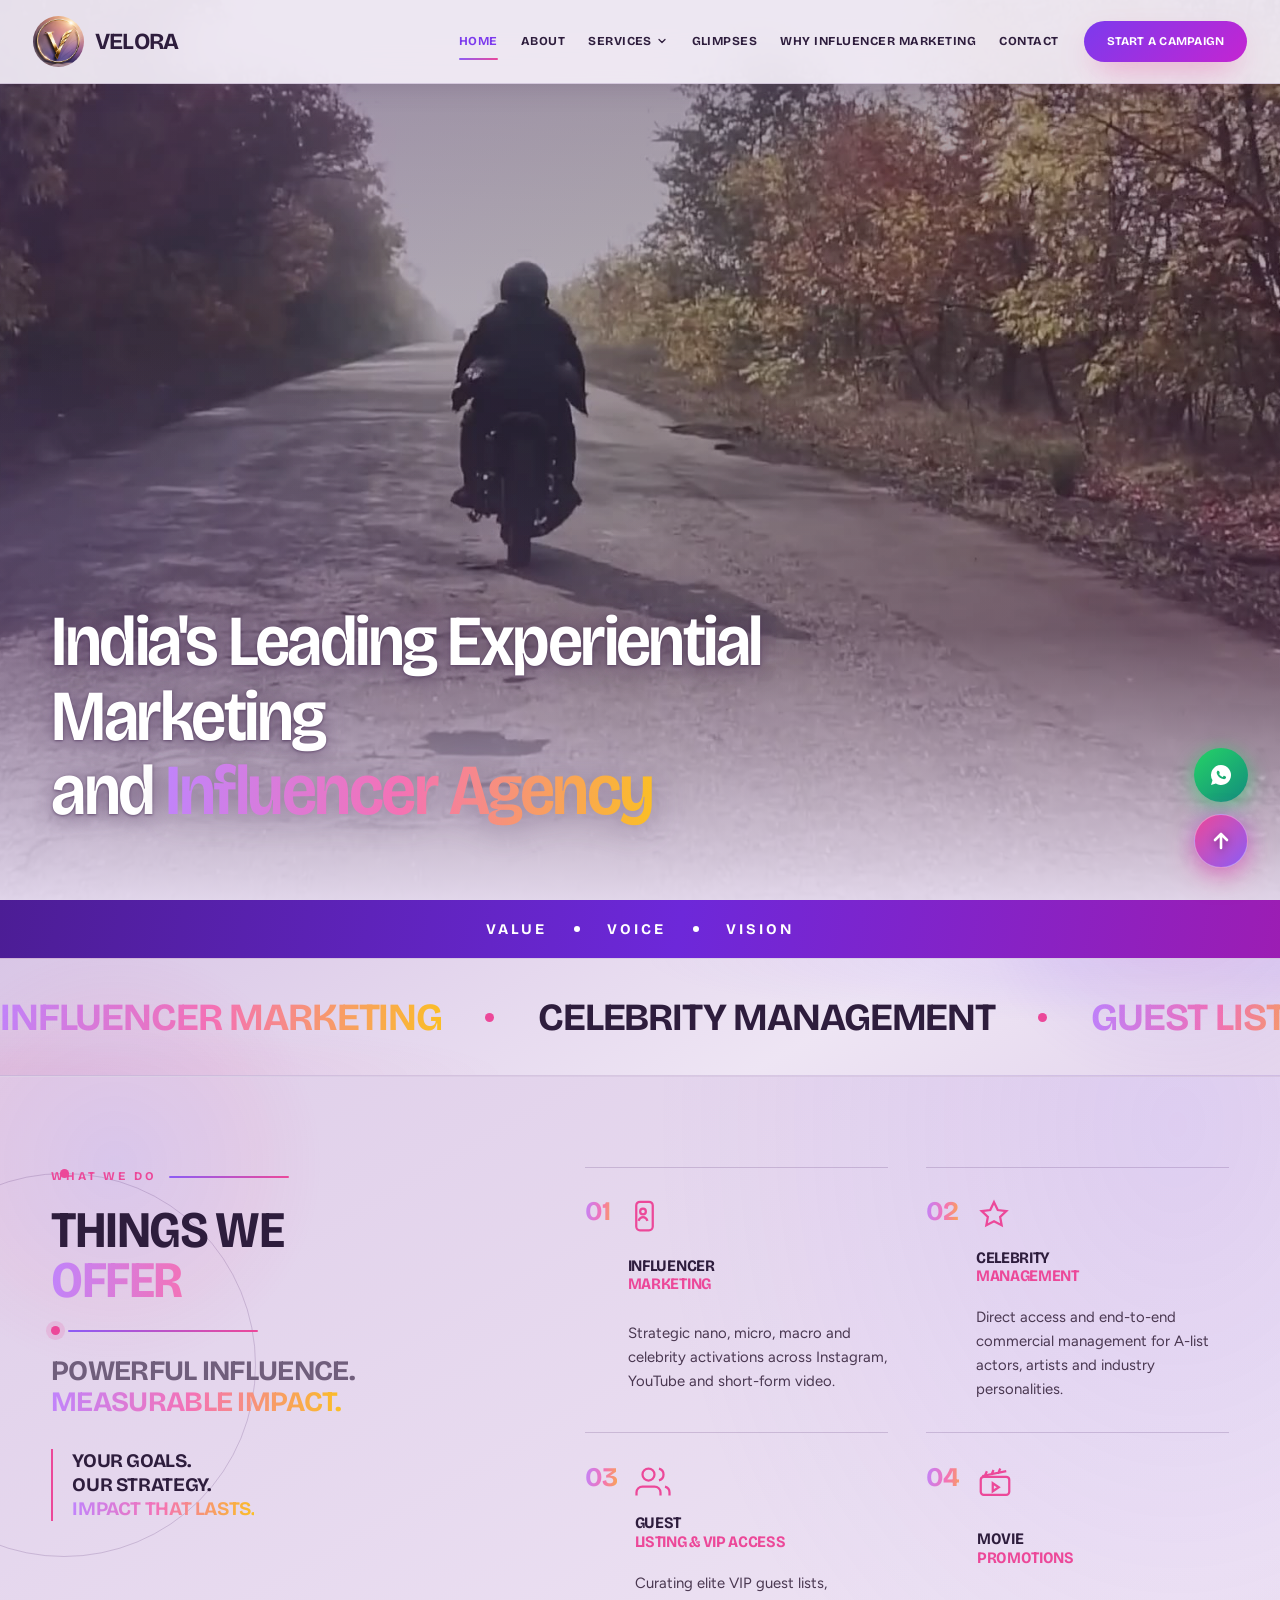
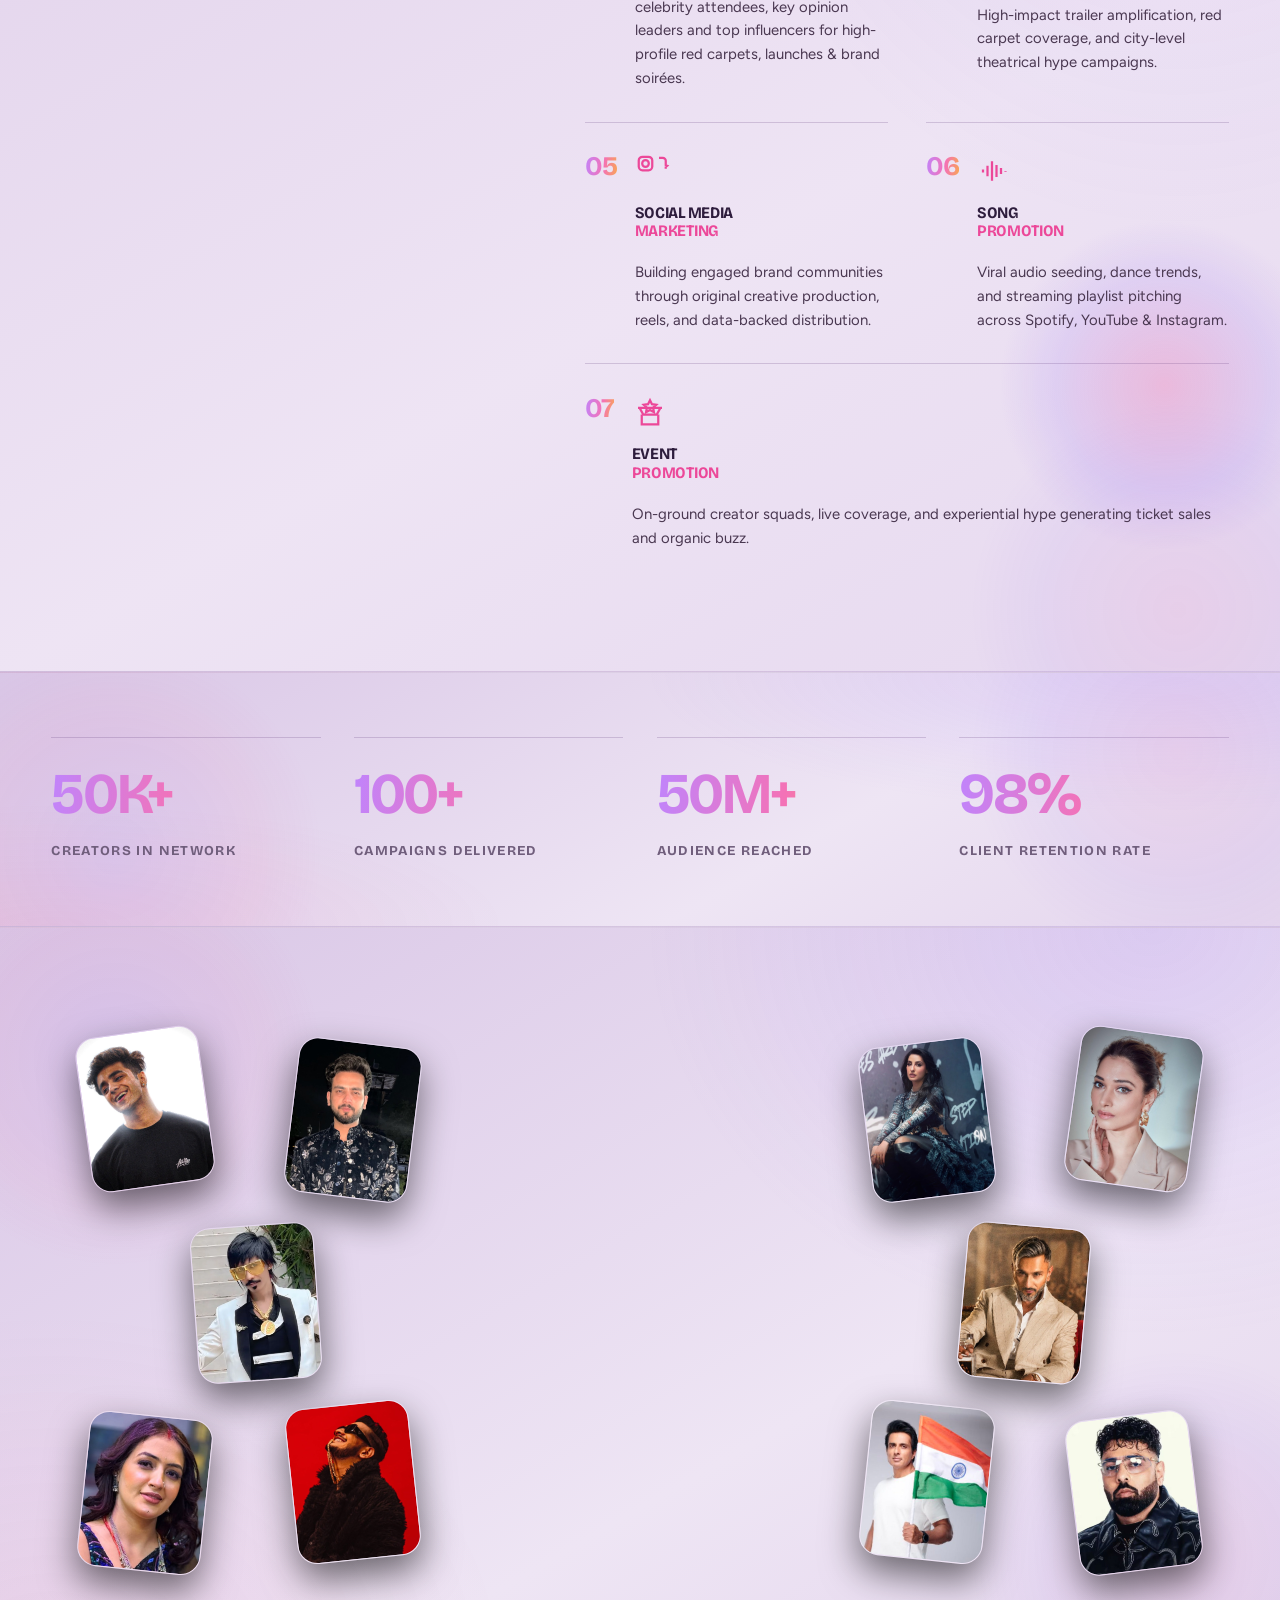
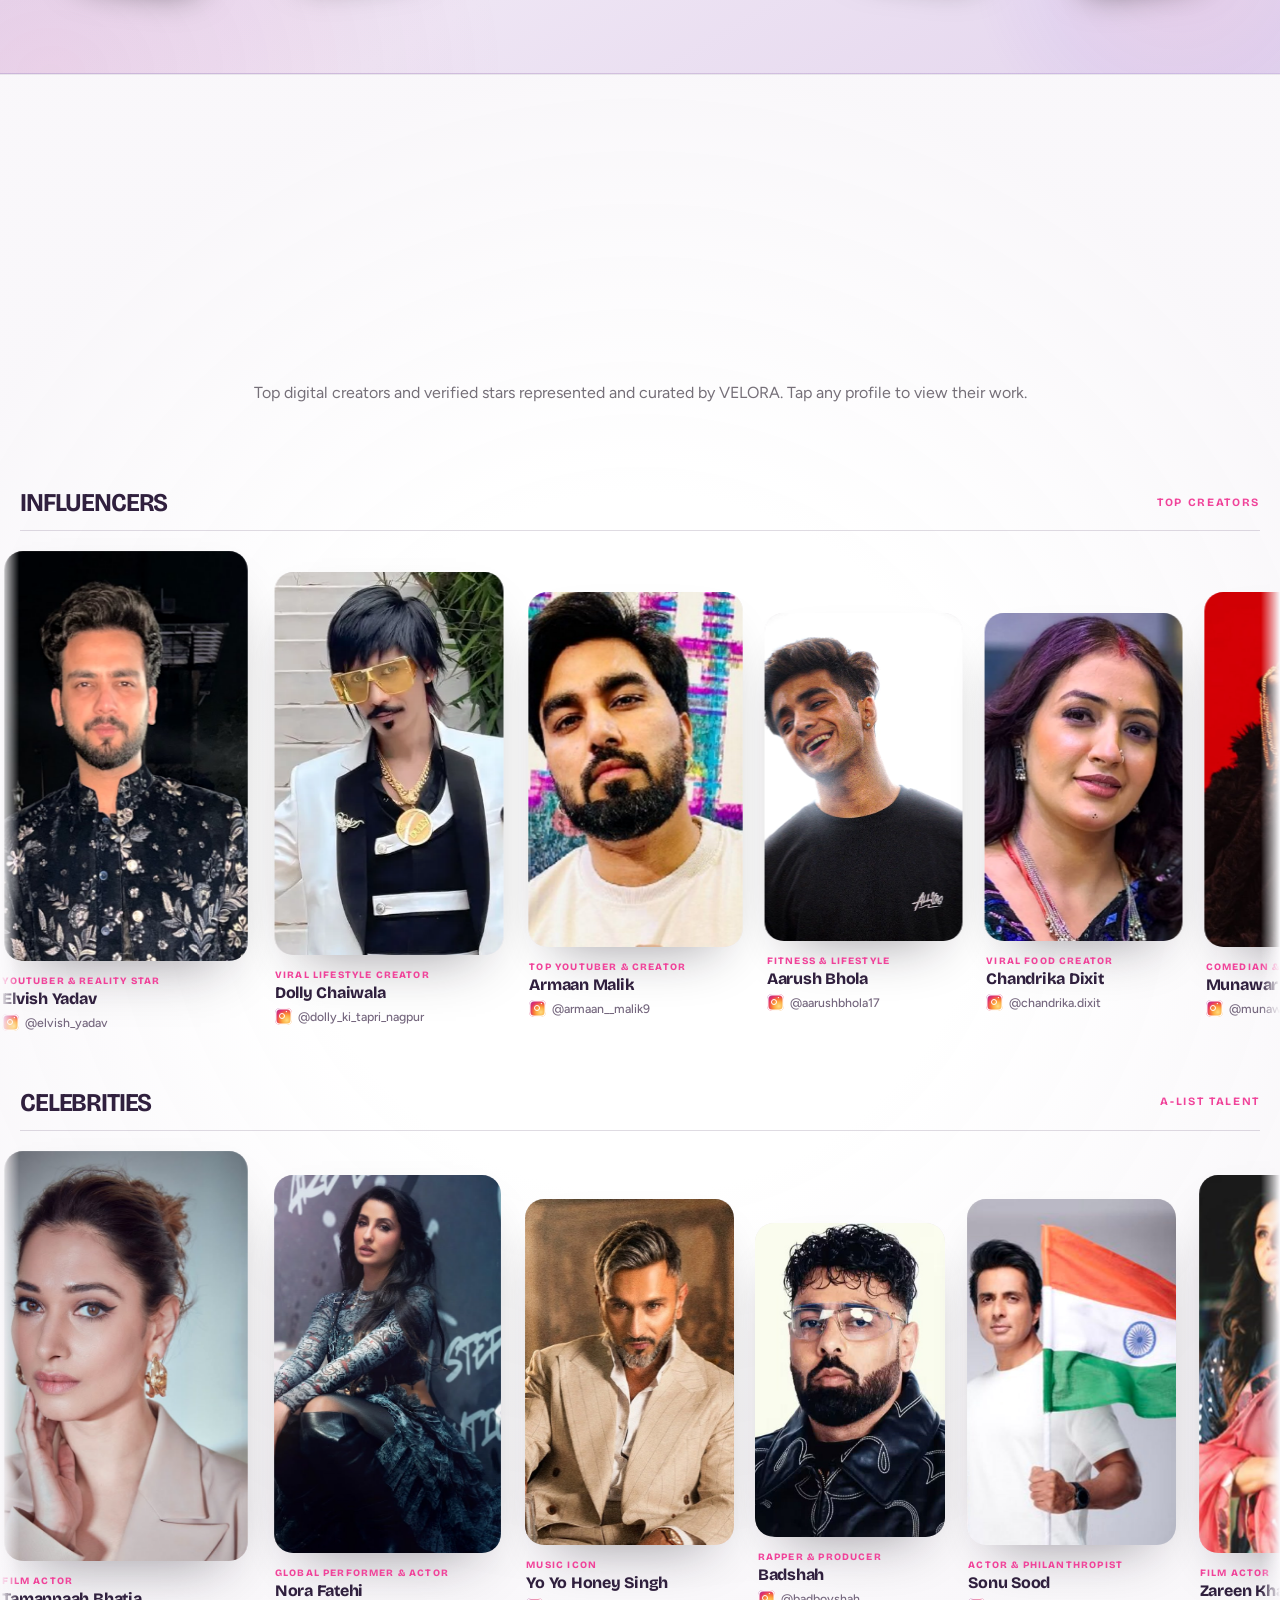
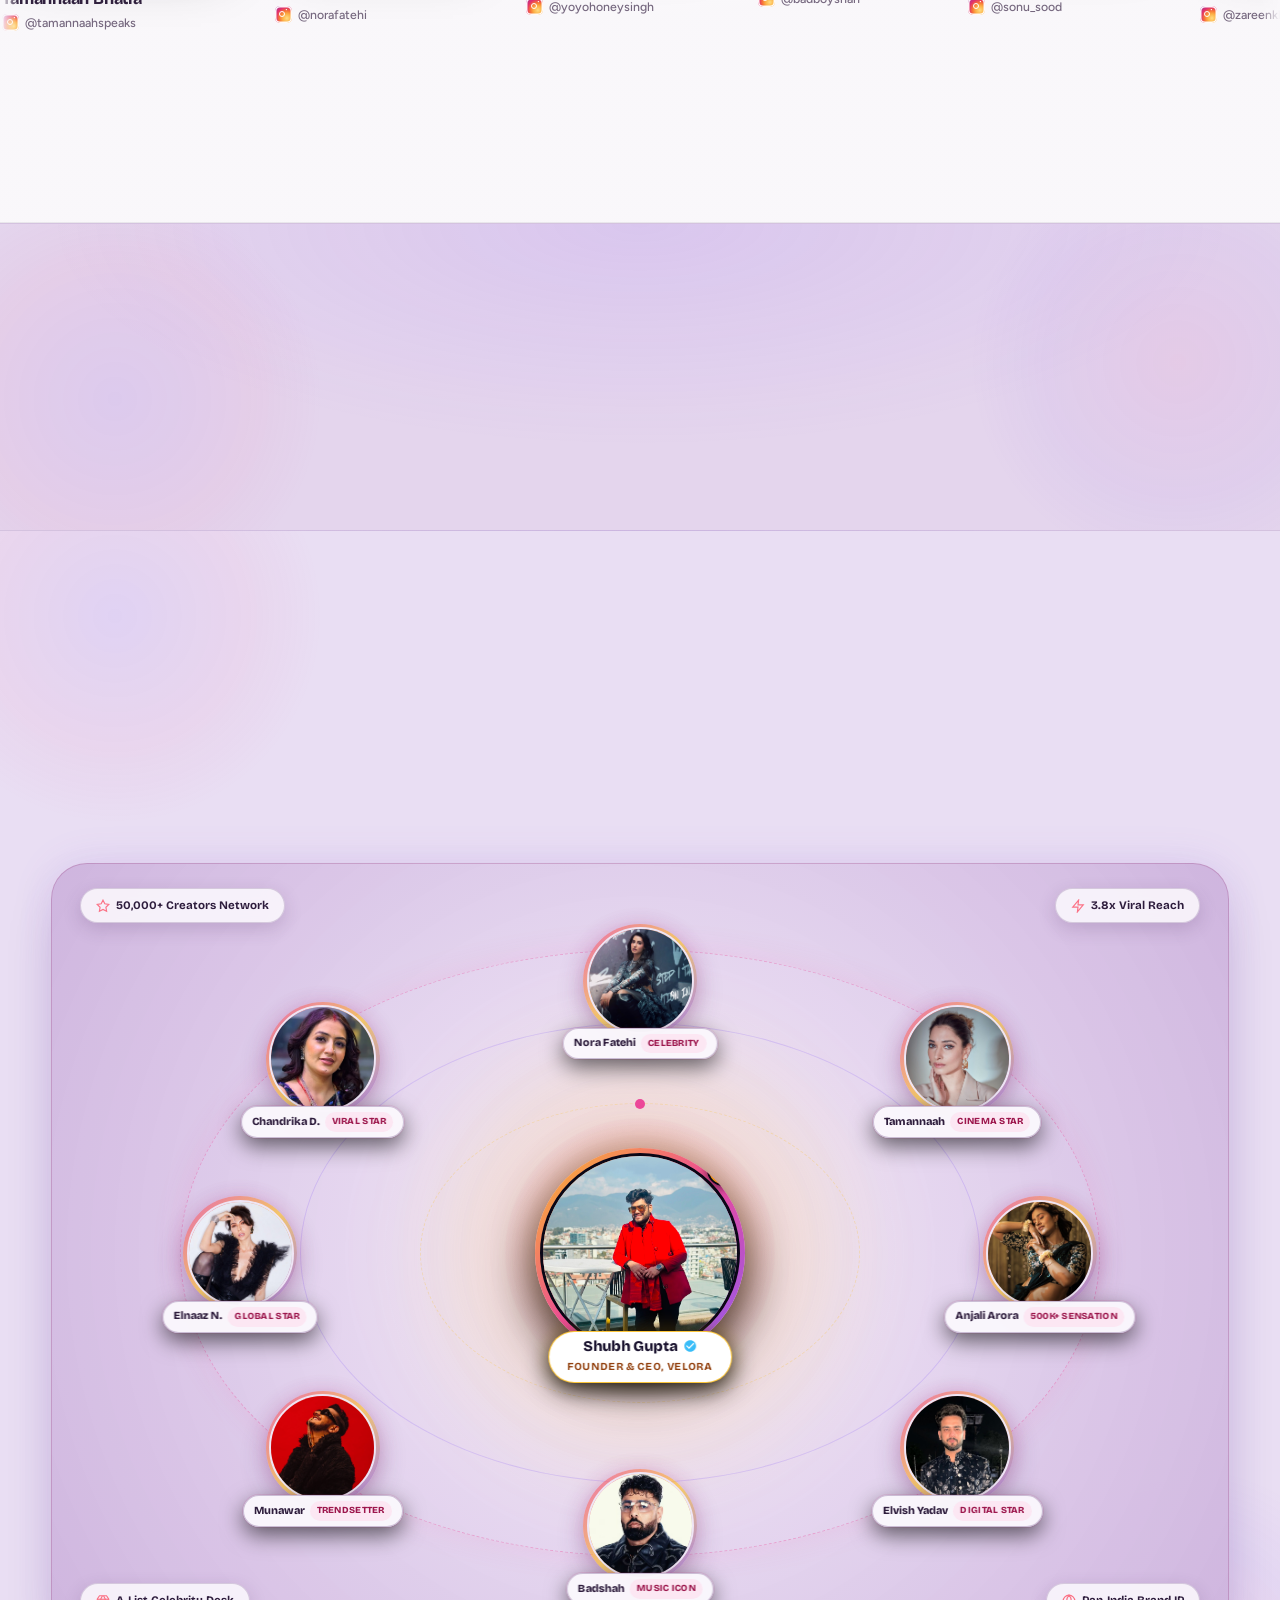
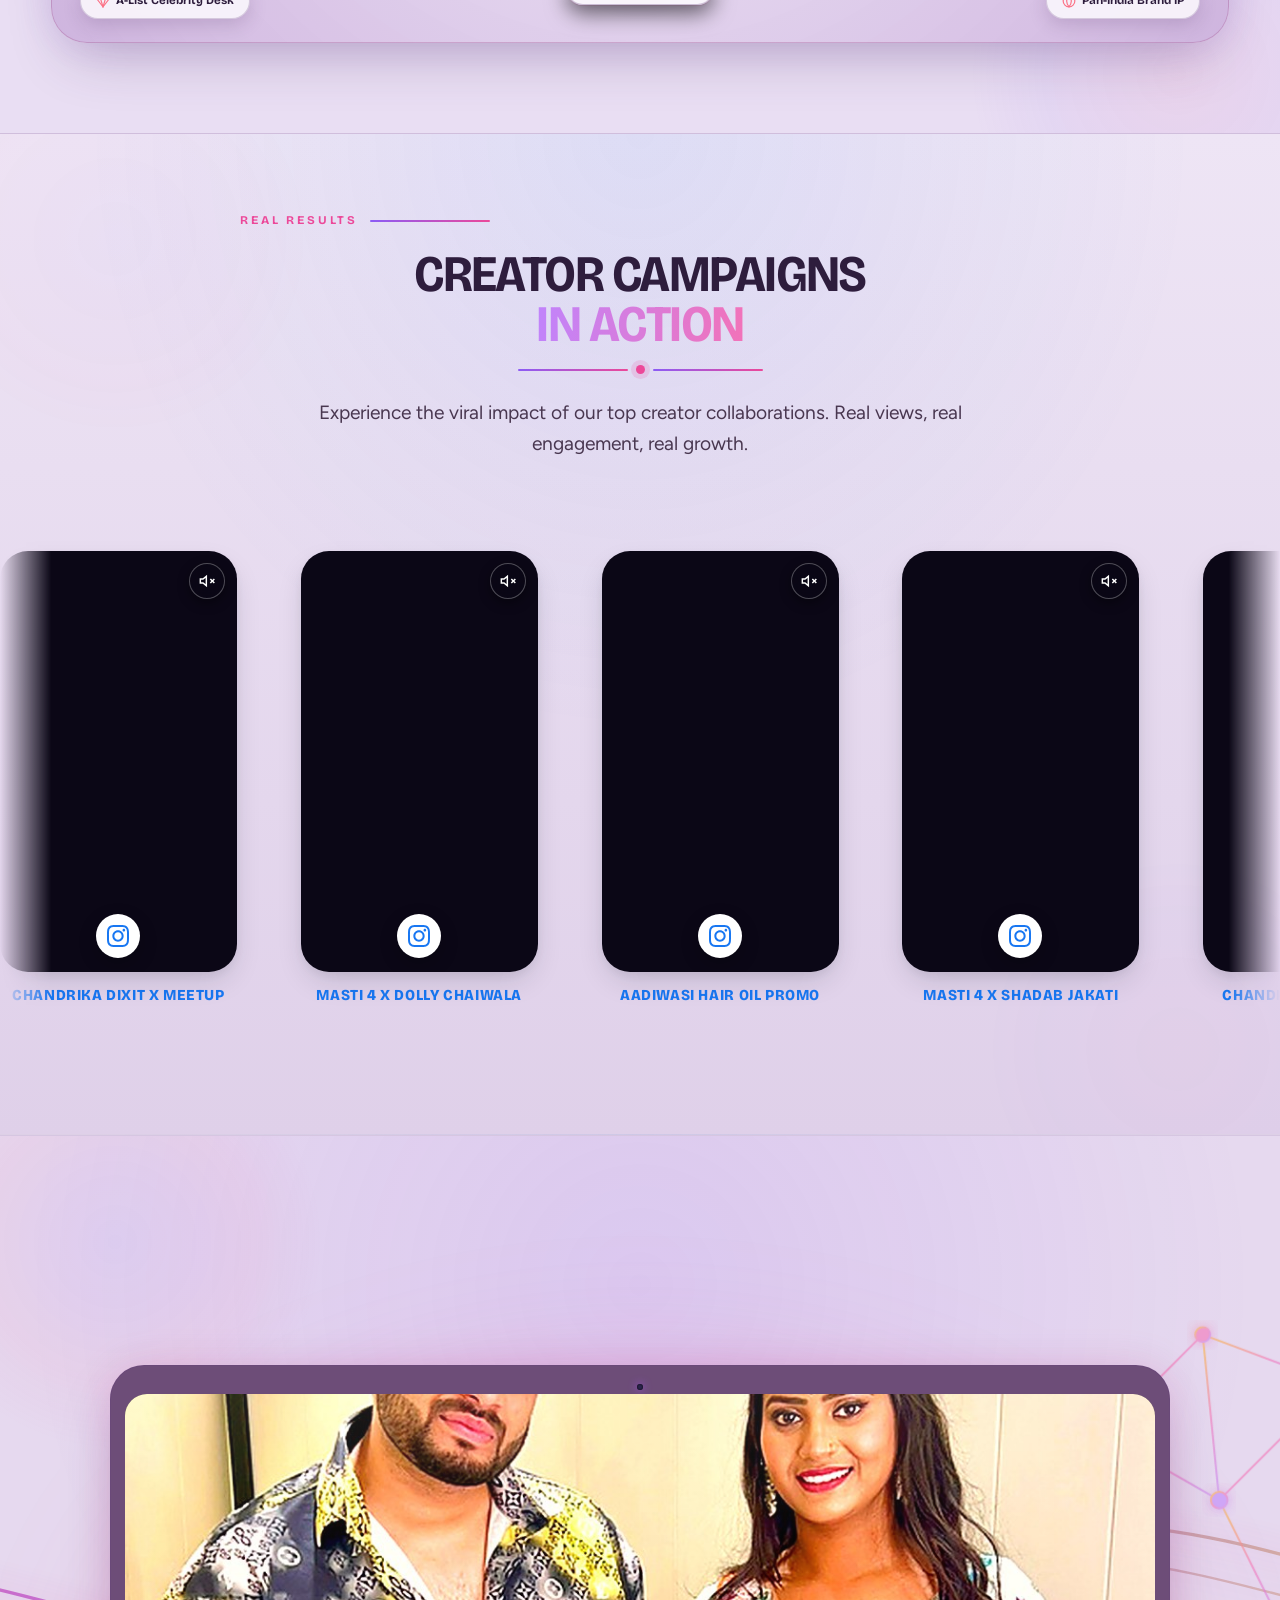
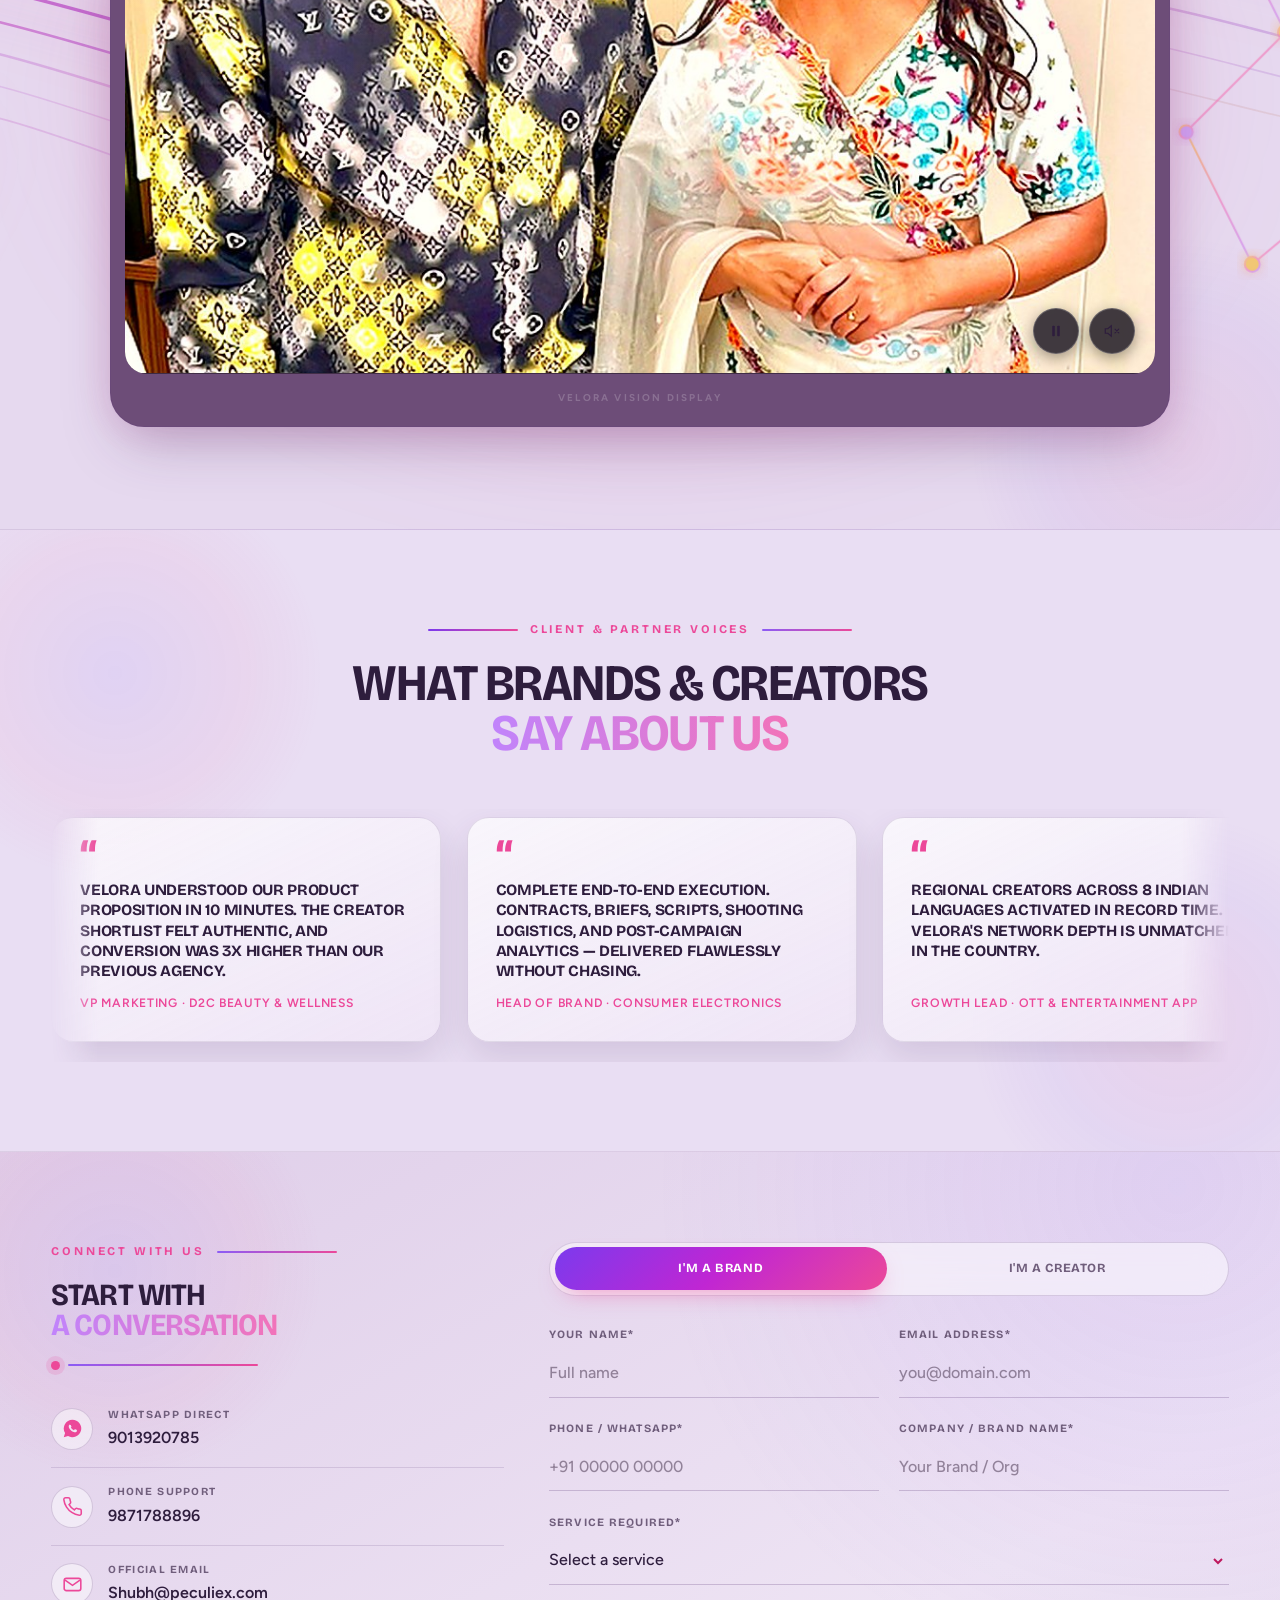
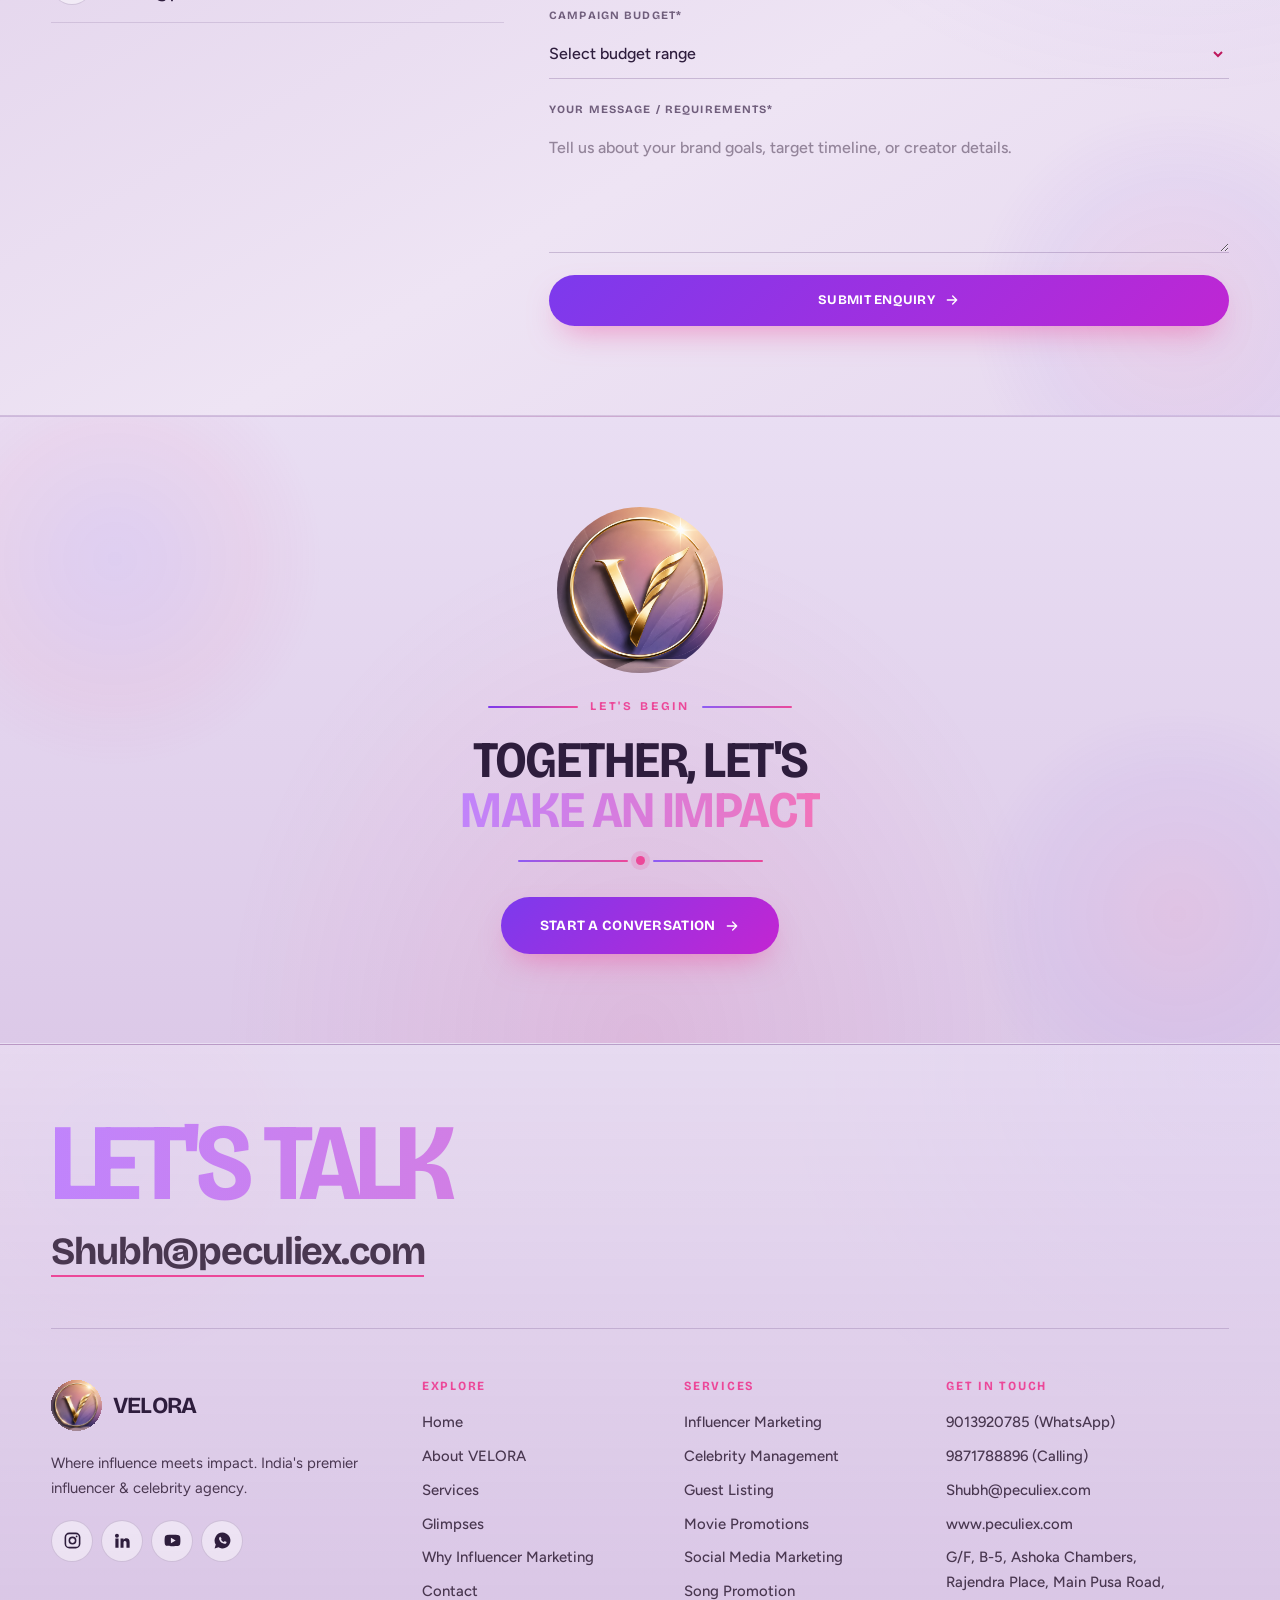
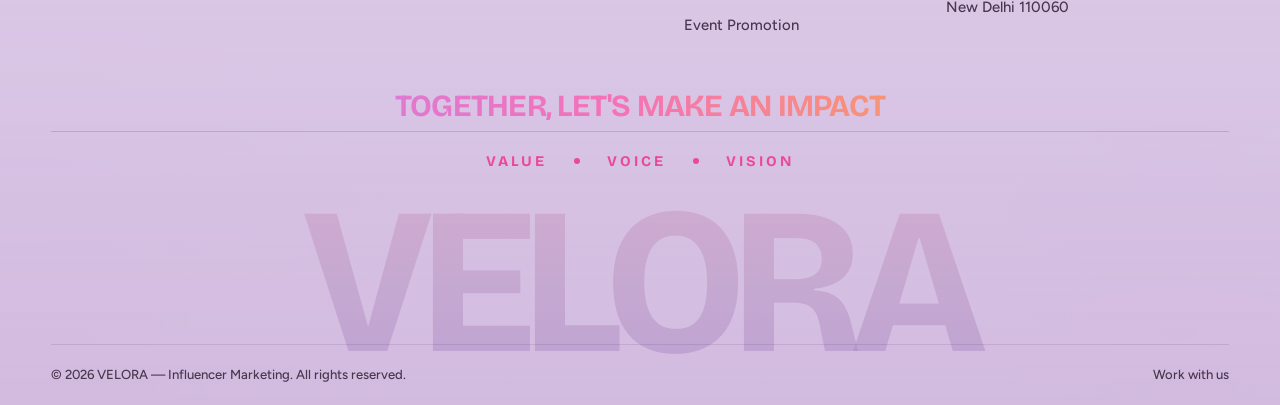
==== commit 0464492e: "Make all pages responsive and enhance roster" ====
--- a/index.html
+++ b/index.html
@@ -23,8 +23,8 @@
     <link
         href="https://fonts.googleapis.com/css2?family=Bricolage+Grotesque:opsz,wdth,wght@12..96,75..100,200..800&family=Figtree:ital,wght@0,300..900;1,300..900&display=swap"
         rel="stylesheet">
-    <link rel="stylesheet" href="style.css?v=20260826-20">
-    <link rel="stylesheet" href="theme.css?v=20260828-1">
+<link rel="stylesheet" href="style.css?v=20260828-responsive-1">
+    <link rel="stylesheet" href="theme.css?v=20260828-5">
     <!-- Enables the section load-in in style.css section 40. Inline and in
          <head> on purpose: it must land before first paint so sections are
          never shown and then snapped to hidden, and if scripting is off the
@@ -369,7 +369,7 @@
 
 
         <!-- ============ FAMOUS FACES / REPRESENT ROSTER (MOVING ANIMATION) ============ -->
-        <section class="section roster-section" id="faces">
+        <section class="section roster-section roster-panorama" id="faces">
             <span class="watermark" aria-hidden="true">V</span>
             <div class="shell">
                 <div class="section-head">
@@ -388,7 +388,7 @@
                     <h3 class="rail-title">Influencers</h3>
                     <span class="rail-count">Top Creators</span>
                 </div>
-                <div class="talent-marquee" data-marquee="right" aria-label="Influencers we work with">
+                <div class="talent-marquee" data-marquee="left" aria-label="Influencers we work with">
                     <div class="talent-track">
                         <!-- Set 1 -->
                         <a class="talent" href="https://www.instagram.com/elvish_yadav/" target="_blank" rel="noopener">
@@ -1707,7 +1707,7 @@
         </button>
     </div>
 
-    <script src="script.js"></script>
+    <script src="script.js?v=20260828-3"></script>
 </body>
 
 </html>
--- a/style.css
+++ b/style.css
@@ -1527,6 +1527,103 @@
     color: var(--pink);
 }
 
+/* ---------- 11.2. Full-Screen Hero Page Banner ---------- */
+.page-banner-section {
+    position: relative;
+    width: 100%;
+    height: 100vh;
+    height: 100dvh;
+    margin: 0;
+    padding: 0;
+    background: #090514;
+    overflow: hidden;
+    box-sizing: border-box;
+}
+
+.page-banner-frame {
+    position: absolute;
+    inset: 0;
+    width: 100%;
+    height: 100%;
+    overflow: hidden;
+    background: #090514;
+    border: none;
+    border-radius: 0;
+    box-shadow: none;
+    box-sizing: border-box;
+}
+
+.page-banner-img {
+    width: 100%;
+    height: 100%;
+    object-fit: cover;
+    object-position: center center;
+    display: block;
+    filter: contrast(1.05) brightness(0.85);
+    transform: scale(1.01);
+    transition: transform 0.8s cubic-bezier(0.16, 1, 0.3, 1), filter 0.8s ease;
+}
+
+.page-banner-frame:hover .page-banner-img {
+    transform: scale(1.03);
+    filter: contrast(1.1) brightness(0.92);
+}
+
+.page-banner-overlay {
+    position: absolute;
+    inset: 0;
+    pointer-events: none;
+    background: linear-gradient(
+        180deg,
+        rgba(9, 5, 20, 0.35) 0%,
+        rgba(9, 5, 20, 0.18) 35%,
+        rgba(9, 5, 20, 0.45) 65%,
+        rgba(9, 5, 20, 0.92) 100%
+    );
+    z-index: 1;
+}
+
+.page-banner-content {
+    position: absolute;
+    bottom: 0;
+    left: 0;
+    width: 100%;
+    z-index: 2;
+    box-sizing: border-box;
+    padding-bottom: clamp(3rem, 7vh, 5.5rem);
+    padding-top: calc(var(--nav-h) + 2rem);
+    display: flex;
+    flex-direction: column;
+    justify-content: flex-end;
+}
+
+.page-banner-content .shell {
+    width: 100%;
+    box-sizing: border-box;
+}
+
+.page-banner-eyebrow {
+    font-family: var(--f-display, sans-serif);
+    font-size: clamp(0.78rem, 1vw, 0.92rem);
+    font-weight: 800;
+    letter-spacing: 0.18em;
+    text-transform: uppercase;
+    color: var(--gold, #fbbf24);
+    margin: 0 0 0.6rem 0;
+    text-shadow: 0 2px 12px rgba(0, 0, 0, 0.7);
+}
+
+.page-banner-title {
+    font-family: var(--f-display, 'Bricolage Grotesque', sans-serif);
+    font-size: clamp(2.8rem, 6.5vw, 5.5rem);
+    font-weight: 800;
+    line-height: 1.02;
+    letter-spacing: -0.04em;
+    color: #ffffff;
+    margin: 0;
+    text-shadow: 0 4px 32px rgba(0, 0, 0, 0.65);
+}
+
 /* ---------- 11.5. Luxury Editorial Grid (Checkerboard Layout) ---------- */
 .shell-wide {
     max-width: 1520px;
@@ -6945,400 +7042,556 @@
    ========================================================================== */
 
 /* ==========================================================================
-   GLIMPSES PAGE — PRISMATIC PROCESS (HORIZONTAL 2-ROW PINNED SCROLL)
+   GLIMPSES PAGE — 3D 5-CARD COVERFLOW CAROUSEL (FEATURED CAMPAIGNS)
    ========================================================================== */
 
-/* Outer scroll container providing vertical scroll distance */
-.prismatic-scroll-section {
+.coverflow-showcase-section {
     position: relative;
     width: 100%;
-    min-height: 260vh;
-    padding: 0;
-    margin: 0;
-    overflow: visible;
-}
-
-/* Pinned sticky container */
-.prismatic-sticky-container {
-    position: sticky;
-    top: 0;
-    left: 0;
-    width: 100%;
-    height: 100vh;
-    height: 100dvh;
-    display: flex;
-    flex-direction: column;
-    justify-content: space-between;
-    padding: clamp(3.5rem, 6vh, 4.8rem) 0 clamp(1rem, 2vh, 1.6rem);
+    padding: clamp(4.5rem, 8vh, 7rem) 0 clamp(4.5rem, 8vh, 6.5rem);
+    background: radial-gradient(circle at 18% 18%, rgba(139, 92, 246, 0.18) 0%, transparent 45%),
+                radial-gradient(circle at 82% 82%, rgba(236, 72, 153, 0.16) 0%, transparent 50%),
+                radial-gradient(circle at 50% 50%, rgba(251, 191, 36, 0.05) 0%, transparent 60%),
+                linear-gradient(155deg, #0d061c 0%, #150a2b 55%, #080313 100%);
     overflow: hidden;
-    background: radial-gradient(circle at 12% 18%, rgba(236, 72, 153, 0.09) 0%, transparent 45%),
-                radial-gradient(circle at 88% 82%, rgba(139, 92, 246, 0.12) 0%, transparent 50%),
-                radial-gradient(circle at 50% 50%, rgba(245, 235, 255, 0.8) 0%, transparent 70%),
-                linear-gradient(135deg, #faf4ff 0%, #f3e6fd 50%, #f8f0ff 100%);
+    perspective: 1400px;
     box-sizing: border-box;
-    z-index: 10;
-}
-
-/* Ambient dreamy backdrop lights */
-.prismatic-ambient-backdrop {
+}
+
+/* Ambient Glowing Backdrop Lights */
+.coverflow-ambient-glow {
     position: absolute;
     inset: 0;
     pointer-events: none;
-    background: radial-gradient(60% 40% at 75% 20%, rgba(192, 132, 252, 0.15), transparent 70%),
-                radial-gradient(50% 50% at 20% 80%, rgba(244, 114, 182, 0.12), transparent 70%);
+    overflow: hidden;
     z-index: 0;
 }
 
-/* Header Container */
-.prismatic-header-container {
+.coverflow-orb {
+    position: absolute;
+    border-radius: 50%;
+    filter: blur(90px);
+    pointer-events: none;
+    opacity: 0.5;
+    animation: coverflowOrbFloat 18s ease-in-out infinite alternate;
+}
+
+.coverflow-orb.orb-1 {
+    width: 520px;
+    height: 520px;
+    top: -12%;
+    left: -8%;
+    background: rgba(139, 92, 246, 0.25);
+}
+
+.coverflow-orb.orb-2 {
+    width: 560px;
+    height: 560px;
+    bottom: -15%;
+    right: -8%;
+    background: rgba(236, 72, 153, 0.22);
+    animation-delay: -6s;
+    animation-duration: 22s;
+}
+
+.coverflow-orb.orb-3 {
+    width: 400px;
+    height: 400px;
+    top: 50%;
+    left: 50%;
+    transform: translate(-50%, -50%);
+    background: rgba(251, 191, 36, 0.12);
+    animation-delay: -11s;
+    animation-duration: 16s;
+}
+
+@keyframes coverflowOrbFloat {
+    0% { transform: translate(0, 0) scale(1); }
+    50% { transform: translate(40px, -30px) scale(1.08); }
+    100% { transform: translate(-30px, 30px) scale(0.92); }
+}
+
+.coverflow-container {
     position: relative;
     z-index: 2;
+}
+
+/* Header */
+.coverflow-header {
+    text-align: center;
+    margin-bottom: clamp(2rem, 4vh, 3.5rem);
+}
+
+.coverflow-eyebrow {
+    font-family: var(--f-display, sans-serif);
+    font-size: clamp(0.76rem, 0.95vw, 0.88rem);
+    font-weight: 800;
+    letter-spacing: 0.16em;
+    text-transform: uppercase;
+    color: var(--gold, #fbbf24);
+    margin-bottom: 0.5rem;
+}
+
+.coverflow-title {
+    font-family: var(--f-display, 'Bricolage Grotesque', sans-serif);
+    font-size: clamp(2.4rem, 4.5vw, 3.8rem);
+    font-weight: 800;
+    line-height: 1.08;
+    color: #ffffff;
+    letter-spacing: -0.03em;
+    margin: 0 0 0.85rem 0;
+}
+
+.coverflow-lead {
+    font-family: var(--f-body, sans-serif);
+    font-size: clamp(0.95rem, 1.15vw, 1.12rem);
+    color: #c4b5fd;
+    max-width: 600px;
+    margin: 0 auto;
+    line-height: 1.6;
+}
+
+/* 3D Coverflow Stage Area */
+.coverflow-stage-wrap {
+    position: relative;
     width: 100%;
-    margin-bottom: clamp(0.5rem, 1.5vh, 1.2rem);
-}
-
-.prismatic-header-row {
-    display: flex;
-    justify-content: space-between;
-    align-items: flex-end;
-    gap: 1.5rem;
-    flex-wrap: wrap;
-}
-
-.prismatic-header-left {
-    display: flex;
-    flex-direction: column;
-    align-items: flex-start;
-}
-
-/* Lime-yellow Pill Badge matching Reference */
-.prismatic-badge-lime {
-    display: inline-flex;
+    max-width: 1240px;
+    margin: 0 auto;
+    display: flex;
     align-items: center;
     justify-content: center;
-    background: #cbf92b;
-    background: linear-gradient(135deg, #d2fa3c, #bbf426);
-    color: #0b0b0f;
-    font-family: var(--f-display, 'Bricolage Grotesque', sans-serif);
-    font-size: clamp(0.72rem, 0.9vw, 0.82rem);
+    min-height: 540px;
+}
+
+.coverflow-deck {
+    position: relative;
+    width: 100%;
+    height: 520px;
+    display: flex;
+    align-items: center;
+    justify-content: center;
+    transform-style: preserve-3d;
+}
+
+/* Individual Card */
+.coverflow-card {
+    position: absolute;
+    width: clamp(280px, 23vw, 320px);
+    border-radius: 28px;
+    background: #ffffff;
+    background: linear-gradient(180deg, #ffffff 0%, #fdfbf7 100%);
+    border: 1.5px solid rgba(255, 255, 255, 0.95);
+    box-shadow: 0 18px 45px rgba(0, 0, 0, 0.28), 0 2px 8px rgba(0, 0, 0, 0.08);
+    transition: transform 0.8s cubic-bezier(0.25, 1, 0.5, 1),
+                opacity 0.75s ease,
+                box-shadow 0.75s ease,
+                filter 0.75s ease;
+    cursor: pointer;
+    overflow: hidden;
+    user-select: none;
+    -webkit-user-select: none;
+    box-sizing: border-box;
+    will-change: transform, opacity;
+}
+
+.coverflow-card-inner {
+    padding: clamp(1.2rem, 1.5vw, 1.5rem);
+    display: flex;
+    flex-direction: column;
+    height: 100%;
+    box-sizing: border-box;
+}
+
+/* Center Active Card Highlight (Matching Reference) */
+.coverflow-card.is-center {
+    z-index: 10 !important;
+    box-shadow: 0 28px 65px -10px rgba(251, 191, 36, 0.35), 0 0 0 2px rgba(251, 191, 36, 0.65), 0 10px 30px rgba(0, 0, 0, 0.4);
+    cursor: default;
+    background: linear-gradient(180deg, #ffffff 0%, #fffbf2 100%);
+}
+
+/* Card Header: Badge + Favorite Button */
+.coverflow-card-head {
+    display: flex;
+    justify-content: space-between;
+    align-items: center;
+    margin-bottom: 0.85rem;
+    position: relative;
+    z-index: 2;
+}
+
+.coverflow-badge {
+    padding: 0.28rem 0.75rem;
+    border-radius: 999px;
+    font-family: var(--f-display, sans-serif);
+    font-size: 0.68rem;
     font-weight: 800;
+    letter-spacing: 0.06em;
     text-transform: uppercase;
-    letter-spacing: 0.06em;
-    padding: 0.35rem 1rem;
-    border-radius: 999px;
-    box-shadow: 0 4px 14px rgba(187, 244, 38, 0.35);
-    margin-bottom: 0.4rem;
-}
-
-.prismatic-hero-title {
-    font-family: var(--f-display, 'Bricolage Grotesque', sans-serif);
-    font-size: clamp(2rem, 3.8vw, 3.4rem);
-    font-weight: 800;
-    color: #1a0f2b;
-    letter-spacing: -0.03em;
-    line-height: 1.1;
-    text-transform: none !important;
-    margin: 0;
-}
-
-/* Scroll Hint Pill Indicator */
-.prismatic-scroll-indicator {
-    display: inline-flex;
+}
+
+.badge-bestseller {
+    background: #fef3c7;
+    color: #92400e;
+    border: 1px solid #fde68a;
+    box-shadow: 0 2px 8px rgba(245, 158, 11, 0.2);
+}
+
+.badge-trending {
+    background: #fce7f3;
+    color: #9d174d;
+    border: 1px solid #fbcfe8;
+}
+
+.badge-new {
+    background: #ede9fe;
+    color: #5b21b6;
+    border: 1px solid #ddd6fe;
+}
+
+.badge-popular {
+    background: #e0f2fe;
+    color: #075985;
+    border: 1px solid #bae6fd;
+}
+
+.badge-exclusive {
+    background: #fef9c3;
+    color: #854d0e;
+    border: 1px solid #fef08a;
+}
+
+.coverflow-fav-btn {
+    width: 32px;
+    height: 32px;
+    border-radius: 50%;
+    border: none;
+    background: rgba(0, 0, 0, 0.04);
+    display: flex;
     align-items: center;
-    gap: 0.6rem;
-    padding: 0.5rem 1.1rem;
-    border-radius: 999px;
-    background: rgba(255, 255, 255, 0.75);
-    border: 1px solid rgba(139, 92, 246, 0.18);
-    backdrop-filter: blur(12px);
-    -webkit-backdrop-filter: blur(12px);
-    box-shadow: 0 6px 20px rgba(139, 92, 246, 0.08);
-}
-
-.prismatic-pulse-dot {
-    width: 8px;
-    height: 8px;
-    border-radius: 50%;
-    background: #a855f7;
-    box-shadow: 0 0 0 0 rgba(168, 85, 247, 0.6);
-    animation: prismDotPulse 2s cubic-bezier(0.4, 0, 0.6, 1) infinite;
-}
-
-@keyframes prismDotPulse {
-    0% {
-        box-shadow: 0 0 0 0 rgba(168, 85, 247, 0.7);
-    }
-    70% {
-        box-shadow: 0 0 0 9px rgba(168, 85, 247, 0);
-    }
-    100% {
-        box-shadow: 0 0 0 0 rgba(168, 85, 247, 0);
-    }
-}
-
-.prismatic-hint-label {
-    font-family: var(--f-display, sans-serif);
-    font-size: 0.78rem;
-    font-weight: 700;
-    color: #55356e;
-    letter-spacing: 0.01em;
-}
-
-.prismatic-hint-arrow {
+    justify-content: center;
+    color: #9ca3af;
+    cursor: pointer;
+    transition: transform 0.25s cubic-bezier(0.34, 1.56, 0.64, 1), color 0.25s ease, background 0.25s ease;
+}
+
+.coverflow-fav-btn svg {
     width: 16px;
     height: 16px;
-    color: #a855f7;
-    animation: prismArrowFloat 1.8s ease-in-out infinite;
-}
-
-@keyframes prismArrowFloat {
-    0%, 100% { transform: translateX(0); }
-    50% { transform: translateX(4px); }
-}
-
-/* Horizontal Scroll Viewport */
-.prismatic-scroll-viewport {
+}
+
+.coverflow-fav-btn:hover,
+.coverflow-fav-btn.is-active {
+    color: #ef4444;
+    background: #fee2e2;
+    transform: scale(1.15);
+}
+
+.coverflow-fav-btn.is-active svg {
+    fill: #ef4444;
+}
+
+/* Card Media Image Area */
+.coverflow-card-media {
     position: relative;
-    z-index: 2;
     width: 100%;
+    height: 180px;
+    border-radius: 18px;
+    overflow: hidden;
+    background: #f5f0e8;
+    margin-bottom: 0.95rem;
+}
+
+.coverflow-card-media img {
+    width: 100%;
+    height: 100%;
+    object-fit: cover;
+    object-position: center 20%;
+    transition: transform 0.6s cubic-bezier(0.22, 1, 0.36, 1);
+}
+
+.coverflow-card:hover .coverflow-card-media img {
+    transform: scale(1.06);
+}
+
+/* Card Body */
+.coverflow-card-body {
+    display: flex;
+    flex-direction: column;
     flex: 1;
+}
+
+.coverflow-card-dots {
     display: flex;
     align-items: center;
+    gap: 0.35rem;
+    margin-bottom: 0.5rem;
+}
+
+.coverflow-card-dots .dot {
+    width: 5px;
+    height: 5px;
+    border-radius: 50%;
+    background: #cbd5e1;
+    transition: background 0.3s ease, width 0.3s ease;
+}
+
+.coverflow-card-dots .dot.is-active {
+    background: #c49a6c;
+    background: linear-gradient(135deg, #d97706, #fbbf24);
+    width: 14px;
+    border-radius: 999px;
+}
+
+.coverflow-card-name {
+    font-family: var(--f-display, 'Bricolage Grotesque', sans-serif);
+    font-size: clamp(1.05rem, 1.2vw, 1.22rem);
+    font-weight: 800;
+    line-height: 1.22;
+    color: #1a0f2b;
+    margin: 0 0 0.35rem 0;
+    letter-spacing: -0.01em;
+}
+
+.coverflow-card-desc {
+    font-family: var(--f-body, sans-serif);
+    font-size: 0.78rem;
+    line-height: 1.45;
+    color: #64748b;
+    margin: 0 0 0.75rem 0;
+    display: -webkit-box;
+    -webkit-line-clamp: 2;
+    -webkit-box-orient: vertical;
     overflow: hidden;
-    cursor: grab;
-    user-select: none;
-    -webkit-user-select: none;
-    padding: clamp(0.4rem, 1vh, 0.8rem) 0;
-}
-
-.prismatic-scroll-viewport.is-dragging {
-    cursor: grabbing;
-}
-
-/* The Sliding Multi-Row Track */
-.prismatic-track {
-    display: flex;
-    flex-direction: column;
-    gap: clamp(0.85rem, 1.6vh, 1.3rem);
-    width: max-content;
-    padding: 0 clamp(1.5rem, 4vw, 4rem);
-    will-change: transform;
-    transform: translate3d(0, 0, 0);
-}
-
-/* Rows */
-.prismatic-row {
-    display: flex;
-    gap: clamp(1rem, 1.5vw, 1.4rem);
-    width: max-content;
-}
-
-/* Individual Card (Matching Image 4) */
-.prismatic-card {
-    position: relative;
-    display: flex;
-    flex-direction: column;
-    justify-content: space-between;
-    width: clamp(285px, 20vw, 325px);
-    min-width: 285px;
-    min-height: clamp(180px, 24vh, 215px);
-    padding: clamp(1.3rem, 1.8vw, 1.6rem);
-    background: #ffffff;
-    border-radius: 24px;
-    border: 1.5px solid rgba(255, 255, 255, 0.95);
-    box-shadow: 0 10px 30px rgba(97, 62, 124, 0.08), 0 2px 6px rgba(0, 0, 0, 0.02);
-    text-decoration: none;
-    color: inherit;
-    overflow: hidden;
-    flex-shrink: 0;
-    transition: transform 0.35s cubic-bezier(0.16, 1, 0.3, 1),
-                box-shadow 0.35s ease,
-                border-color 0.35s ease;
-    box-sizing: border-box;
-}
-
-.prismatic-card::before {
-    content: '';
-    position: absolute;
-    inset: 0;
-    background: radial-gradient(circle at 90% 10%, rgba(217, 70, 239, 0.06), transparent 60%);
-    pointer-events: none;
-    transition: opacity 0.35s ease;
-}
-
-.prismatic-card:hover {
-    transform: translateY(-6px) scale(1.02);
-    box-shadow: 0 20px 42px rgba(139, 92, 246, 0.18), 0 0 0 1.5px rgba(139, 92, 246, 0.35);
-    border-color: rgba(139, 92, 246, 0.35);
-}
-
-.prismatic-card:hover .prismatic-icon-box {
-    transform: scale(1.08) rotate(3deg);
-    box-shadow: 0 10px 22px rgba(139, 92, 246, 0.38);
-}
-
-.prismatic-card:hover .prismatic-card-num {
-    color: rgba(139, 92, 246, 0.35);
-}
-
-/* Card Top: Squircle Icon + Index Number */
-.prismatic-card-top {
-    display: flex;
-    justify-content: space-between;
-    align-items: flex-start;
-    position: relative;
-    z-index: 1;
-}
-
-.prismatic-icon-box {
-    width: 46px;
-    height: 46px;
-    border-radius: 14px;
-    background: #8b5cf6;
-    background: linear-gradient(135deg, #9d67f8, #7c3aed);
+}
+
+.coverflow-card-rating {
     display: flex;
     align-items: center;
-    justify-content: center;
-    color: #ffffff;
-    box-shadow: 0 8px 18px rgba(139, 92, 246, 0.28);
-    flex-shrink: 0;
-    transition: transform 0.3s ease, box-shadow 0.3s ease;
-}
-
-.prismatic-icon-box svg {
-    width: 22px;
-    height: 22px;
-    stroke: #ffffff;
-}
-
-.prismatic-card-num {
-    font-family: var(--f-display, 'Bricolage Grotesque', sans-serif);
-    font-size: 1.15rem;
-    font-weight: 800;
-    line-height: 1;
-    color: #cbd5e1;
-    letter-spacing: -0.01em;
-    transition: color 0.3s ease;
-    user-select: none;
-}
-
-/* Card Content: Title + Tag */
-.prismatic-card-content {
-    position: relative;
-    z-index: 1;
-    display: flex;
-    flex-direction: column;
-    margin-top: 0.9rem;
-}
-
-.prismatic-card-title {
-    font-family: var(--f-display, 'Bricolage Grotesque', sans-serif);
-    font-size: clamp(1rem, 1.15vw, 1.12rem);
-    font-weight: 800;
-    line-height: 1.25;
-    margin: 0 0 0.9rem 0;
-    letter-spacing: -0.01em;
-}
-
-.prismatic-card-title .title-primary {
-    display: block;
-    color: #1a0f2b;
-    font-weight: 800;
-    text-transform: uppercase;
-}
-
-.prismatic-card-title .title-accent {
-    display: block;
-    color: #d946ef;
-    font-weight: 800;
-    text-transform: uppercase;
-}
-
-/* Bottom Tag Pill */
-.prismatic-card-tag {
-    display: inline-flex;
-    align-items: center;
-    gap: 0.4rem;
-    padding: 0.35rem 0.85rem;
-    border-radius: 999px;
-    background: #f4ecfb;
-    border: 1px solid rgba(139, 92, 246, 0.16);
+    gap: 0.35rem;
     font-family: var(--f-display, sans-serif);
     font-size: 0.76rem;
     font-weight: 700;
-    color: #3b185f;
-    width: fit-content;
-    transition: background 0.3s ease, border-color 0.3s ease;
-}
-
-.prismatic-card-tag .tag-emoji {
+    color: #475569;
+    margin-bottom: 0.85rem;
+}
+
+.coverflow-card-rating .star-ic {
+    color: #f59e0b;
     font-size: 0.85rem;
-    line-height: 1;
-}
-
-.prismatic-card-tag .tag-text {
-    line-height: 1;
-}
-
-/* Bottom Progress Line Indicator */
-.prismatic-bottom-indicator {
-    position: relative;
-    z-index: 2;
-    width: 100%;
-    max-width: 440px;
-    margin: clamp(0.3rem, 1vh, 0.8rem) auto 0;
-    padding: 0 1.5rem;
-}
-
-.prismatic-progress-track {
-    width: 100%;
-    height: 4px;
-    background: rgba(139, 92, 246, 0.15);
+}
+
+.coverflow-card-rating .rating-val {
+    font-weight: 800;
+    color: #1e293b;
+}
+
+.coverflow-card-rating .rating-count {
+    color: #94a3b8;
+    font-weight: 500;
+}
+
+/* Card Foot: Metric + Action Buttons */
+.coverflow-card-foot {
+    display: flex;
+    align-items: center;
+    justify-content: space-between;
+    gap: 0.6rem;
+    margin-top: auto;
+    padding-top: 0.5rem;
+    border-top: 1px solid rgba(0, 0, 0, 0.05);
+}
+
+.coverflow-card-stat {
+    display: flex;
+    flex-direction: column;
+    flex-shrink: 0;
+    min-width: max-content;
+}
+
+.coverflow-card-stat .stat-num {
+    font-family: var(--f-display, 'Bricolage Grotesque', sans-serif);
+    font-size: 1.05rem;
+    font-weight: 800;
+    line-height: 1.1;
+    color: #1a0f2b;
+    white-space: nowrap;
+}
+
+.coverflow-card-stat .stat-label {
+    font-family: var(--f-display, sans-serif);
+    font-size: 0.65rem;
+    font-weight: 700;
+    text-transform: uppercase;
+    letter-spacing: 0.04em;
+    color: #94a3b8;
+    white-space: nowrap;
+}
+
+/* Action Buttons (Matching Reference: Compact on sides, Expanded in center) */
+.coverflow-cta-btn.compact {
+    display: flex;
+    align-items: center;
+    justify-content: center;
+    width: 36px;
+    height: 36px;
+    border-radius: 12px;
+    background: #f4ecdf;
+    color: #8b6032;
+    text-decoration: none;
+    flex-shrink: 0;
+    transition: transform 0.25s ease, background 0.25s ease, color 0.25s ease;
+}
+
+.coverflow-cta-btn.compact svg {
+    width: 16px;
+    height: 16px;
+    flex-shrink: 0;
+}
+
+.coverflow-cta-btn.compact:hover {
+    background: #fbbf24;
+    color: #000000;
+    transform: scale(1.1);
+}
+
+.coverflow-cta-btn.expanded {
+    display: none;
+    align-items: center;
+    justify-content: center;
+    gap: 0.45rem;
+    padding: 0.58rem 1.05rem;
     border-radius: 999px;
-    overflow: hidden;
-    position: relative;
-}
-
-.prismatic-progress-fill {
-    height: 100%;
-    width: 10%;
-    background: linear-gradient(90deg, #8b5cf6, #d946ef, #cbf92b);
+    background: linear-gradient(135deg, #fbbf24 0%, #d97706 100%);
+    color: #130a24;
+    font-family: var(--f-display, sans-serif);
+    font-size: 0.8rem;
+    font-weight: 800;
+    letter-spacing: 0.02em;
+    text-decoration: none;
+    white-space: nowrap !important;
+    word-break: keep-all !important;
+    flex-shrink: 0;
+    box-shadow: 0 6px 18px rgba(251, 191, 36, 0.4);
+    transition: transform 0.25s ease, box-shadow 0.25s ease;
+}
+
+.coverflow-cta-btn.expanded span {
+    white-space: nowrap !important;
+    display: inline-block;
+    word-break: keep-all !important;
+}
+
+.coverflow-cta-btn.expanded svg {
+    width: 14px;
+    height: 14px;
+    flex-shrink: 0;
+}
+
+.coverflow-cta-btn.expanded:hover {
+    transform: translateY(-2px) scale(1.03);
+    box-shadow: 0 8px 24px rgba(251, 191, 36, 0.55);
+}
+
+.coverflow-card.is-center .coverflow-cta-btn.compact {
+    display: none;
+}
+
+.coverflow-card.is-center .coverflow-cta-btn.expanded {
+    display: inline-flex;
+}
+
+/* Circular Arrow Navigation Buttons */
+.coverflow-arrow-btn {
+    position: absolute;
+    top: 50%;
+    transform: translateY(-50%);
+    width: 48px;
+    height: 48px;
+    border-radius: 50%;
+    background: rgba(255, 255, 255, 0.92);
+    border: 1px solid rgba(255, 255, 255, 0.8);
+    box-shadow: 0 10px 28px rgba(0, 0, 0, 0.25);
+    color: #1a0f2b;
+    display: flex;
+    align-items: center;
+    justify-content: center;
+    cursor: pointer;
+    z-index: 25;
+    transition: transform 0.3s cubic-bezier(0.34, 1.56, 0.64, 1), background 0.25s ease, color 0.25s ease, box-shadow 0.25s ease;
+}
+
+.coverflow-arrow-btn svg {
+    width: 20px;
+    height: 20px;
+}
+
+.coverflow-arrow-btn.prev {
+    left: clamp(0.5rem, 2vw, 1.8rem);
+}
+
+.coverflow-arrow-btn.next {
+    right: clamp(0.5rem, 2vw, 1.8rem);
+}
+
+.coverflow-arrow-btn:hover {
+    transform: translateY(-50%) scale(1.14);
+    background: #fbbf24;
+    color: #000000;
+    box-shadow: 0 14px 34px rgba(251, 191, 36, 0.5);
+}
+
+/* Pagination Dots */
+.coverflow-pagination {
+    display: flex;
+    align-items: center;
+    justify-content: center;
+    gap: 0.55rem;
+    margin-top: clamp(1.8rem, 3vh, 2.5rem);
+}
+
+.coverflow-dot {
+    width: 9px;
+    height: 9px;
+    border-radius: 50%;
+    border: none;
+    background: rgba(255, 255, 255, 0.25);
+    cursor: pointer;
+    transition: all 0.35s cubic-bezier(0.22, 1, 0.36, 1);
+}
+
+.coverflow-dot:hover {
+    background: rgba(251, 191, 36, 0.6);
+}
+
+.coverflow-dot.is-active {
+    width: 26px;
     border-radius: 999px;
-    transition: width 0.06s linear;
-}
-
-/* Mobile & Touch Fallback */
+    background: linear-gradient(90deg, #fbbf24, #f59e0b);
+    box-shadow: 0 2px 10px rgba(251, 191, 36, 0.5);
+}
+
+/* Responsive Media Queries */
 @media (max-width: 768px) {
-    .prismatic-scroll-section {
-        min-height: auto;
-    }
-
-    .prismatic-sticky-container {
-        position: relative;
-        top: auto;
-        height: auto;
-        min-height: auto;
-        padding: 2.5rem 0 2rem;
-    }
-
-    .prismatic-scroll-viewport {
-        overflow-x: auto;
-        -webkit-overflow-scrolling: touch;
-        scroll-snap-type: x mandatory;
-        padding-bottom: 1rem;
-    }
-
-    .prismatic-card {
-        scroll-snap-align: start;
-        width: 270px;
-        min-width: 270px;
-        min-height: 175px;
-    }
-
-    .prismatic-header-row {
-        flex-direction: column;
-        align-items: flex-start;
-        gap: 0.8rem;
+    .coverflow-stage-wrap {
+        min-height: 480px;
+    }
+
+    .coverflow-deck {
+        height: 460px;
+    }
+
+    .coverflow-card {
+        width: 240px;
+    }
+
+    .coverflow-card-media {
+        height: 150px;
+    }
+
+    .coverflow-arrow-btn {
+        width: 40px;
+        height: 40px;
     }
 }
 
@@ -10494,3 +10747,1221 @@
 .footer-mega {
     color: rgba(192, 132, 252, .055);
 }
+
+/* ==========================================================================
+   51. COMPREHENSIVE RESPONSIVE DESIGN SUITE (Desktop, Tablet, Mobile)
+   Complete responsive rules for all 7 pages and all interactive components:
+   - Full-Screen Hero Page Banners
+   - Coverflow 3D 5-Card Carousel (Glimpses)
+   - Luxury Editorial Grid (About)
+   - 8 Slide-Split Service Sections (Services)
+   - Creator Tiers & Pricing Ladder
+   - Visual Funnel, Pillar Cards & Comparison (Why Influencer Marketing)
+   - Dual Brand/Creator Contact Form & Info (Contact & Home)
+   - CEO Orbit Ecosystem & Founder Showcase
+   - Award Bento Gallery & UGC Grid (Glimpses)
+   - Video Reels & Campaign Rails
+   - Navigation, Drawer & Floating Controls
+   ========================================================================== */
+
+/* ---------- Global Fluid Base Fixes ---------- */
+html,
+body {
+    max-width: 100vw;
+    overflow-x: hidden;
+}
+
+img,
+video,
+svg {
+    max-width: 100%;
+}
+
+/* ---------- 51.1. Large Tablets & Small Desktops (≤ 1200px) ---------- */
+@media (max-width: 1200px) {
+    .shell {
+        max-width: 1140px;
+        padding-inline: clamp(1.2rem, 3vw, 2rem);
+    }
+
+    .shell-wide {
+        max-width: 100%;
+        padding-inline: clamp(1.2rem, 3vw, 2rem);
+    }
+
+    /* Banners */
+    .page-banner-section {
+        height: 85vh;
+        min-height: 520px;
+    }
+
+    .page-banner-title {
+        font-size: clamp(2.6rem, 6vw, 4.6rem);
+    }
+
+    /* Luxury Editorial Grid (About) */
+    .luxury-grid-container {
+        grid-template-columns: repeat(3, 1fr);
+    }
+
+    .luxury-empty-cell {
+        display: none;
+    }
+
+    /* Coverflow 3D Carousel (Glimpses) */
+    .coverflow-stage-wrap {
+        min-height: 520px;
+    }
+
+    .coverflow-deck {
+        height: 500px;
+    }
+
+    .coverflow-card {
+        width: 290px;
+    }
+
+    /* Award Bento Gallery (Glimpses) */
+    .award-gallery-bento {
+        grid-template-columns: repeat(3, 1fr);
+        grid-auto-rows: 260px;
+    }
+
+    .award-gallery-card.span-4x1 {
+        grid-column: span 3;
+    }
+
+    /* UGC Reel Grid */
+    .ugc-reel-grid {
+        grid-template-columns: repeat(4, 1fr);
+    }
+
+    /* Visual Industry Categories */
+    .visual-category-grid {
+        grid-template-columns: repeat(3, 1fr);
+    }
+
+    /* Offer list & Services */
+    .offer {
+        grid-template-columns: repeat(2, minmax(0, 1fr));
+    }
+
+    .offer-grid-visual {
+        grid-template-columns: repeat(2, 1fr);
+    }
+
+    /* Footer */
+    .footer-grid {
+        grid-template-columns: 1.2fr 1fr 1fr;
+        gap: 2.5rem;
+    }
+}
+
+/* ---------- 51.2. Tablets Landscape & Medium Screens (≤ 1024px) ---------- */
+@media (max-width: 1024px) {
+    :root {
+        --nav-h: 76px;
+    }
+
+    /* Global Headings */
+    .display-1 {
+        font-size: clamp(2.4rem, 6.5vw, 3.8rem);
+    }
+
+    .display-2 {
+        font-size: clamp(2rem, 5.2vw, 3.2rem);
+    }
+
+    .display-3 {
+        font-size: clamp(1.6rem, 4.2vw, 2.4rem);
+    }
+
+    .section {
+        padding-block: clamp(3rem, 6vw, 5rem);
+    }
+
+    /* Page Banners */
+    .page-banner-section {
+        height: 72vh;
+        min-height: 460px;
+    }
+
+    .page-banner-content {
+        padding-bottom: clamp(2.5rem, 5vh, 4rem);
+    }
+
+    .page-banner-title {
+        font-size: clamp(2.2rem, 5.8vw, 3.8rem);
+    }
+
+    /* Slide-Split Service Sections (Services Page) */
+    .slide-split {
+        grid-template-columns: 1fr;
+        gap: 2.2rem;
+    }
+
+    .slide-split .slide-copy {
+        position: static;
+        max-width: 720px;
+    }
+
+    .service-showcase-media {
+        max-width: 600px;
+        margin-top: 1.5rem;
+    }
+
+    .slide-split .offer-grid-visual {
+        grid-template-columns: repeat(2, 1fr);
+        gap: 1.2rem;
+    }
+
+    /* Coverflow 3D Carousel (Glimpses Page) */
+    .coverflow-stage-wrap {
+        min-height: 480px;
+    }
+
+    .coverflow-deck {
+        height: 460px;
+    }
+
+    .coverflow-card {
+        width: 260px;
+    }
+
+    .coverflow-card-media {
+        height: 155px;
+    }
+
+    /* Visual Infographics (Why Influencer Marketing) */
+    .visual-funnel-grid {
+        grid-template-columns: repeat(3, 1fr);
+        gap: 1rem;
+    }
+
+    .visual-pillars-grid {
+        grid-template-columns: repeat(2, 1fr);
+        gap: 1.2rem;
+    }
+
+    .visual-compare-wrapper {
+        grid-template-columns: 1fr;
+        gap: 2rem;
+    }
+
+    /* Creator Tiers Ladder */
+    .creator-tiers-ladder {
+        grid-template-columns: repeat(2, 1fr);
+        gap: 1.2rem;
+    }
+
+    /* Award Bento Gallery */
+    .award-gallery-bento {
+        grid-template-columns: repeat(2, 1fr);
+        grid-auto-rows: 240px;
+    }
+
+    .award-gallery-card.span-2x2 {
+        grid-column: span 2;
+        grid-row: span 1;
+    }
+
+    .award-gallery-card.span-4x1 {
+        grid-column: span 2;
+    }
+
+    /* Contact Form & Wrapper */
+    .form-wrap {
+        grid-template-columns: 1fr;
+        gap: 2.8rem;
+    }
+
+    .form-wrap > div:first-child {
+        max-width: 680px;
+    }
+
+    /* Founder / CEO Orbit */
+    .ceo-orbit-wrapper {
+        height: 600px;
+    }
+
+    .ceo-orbit-stage {
+        width: min(360px, 80vw);
+        height: min(360px, 80vw);
+    }
+
+    /* Footer Grid */
+    .footer-grid {
+        grid-template-columns: 1fr 1fr;
+        gap: 2.2rem;
+    }
+}
+
+/* ---------- 51.3. Tablets Portrait & Phablets (≤ 768px) ---------- */
+@media (max-width: 768px) {
+    :root {
+        --nav-h: 70px;
+        --gutter: 1.25rem;
+    }
+
+    .shell {
+        padding-inline: var(--gutter);
+    }
+
+    .shell-wide {
+        padding-inline: var(--gutter);
+    }
+
+    /* Navigation */
+    .nav-inner {
+        padding-inline: 1rem;
+    }
+
+    .brand-word {
+        font-size: 1.15rem;
+    }
+
+    .nav-icons {
+        display: none;
+    }
+
+    .nav-cta .btn {
+        display: none;
+    }
+
+    .burger {
+        display: block;
+    }
+
+    /* Full-Screen Page Banner Adaptation */
+    .page-banner-section {
+        height: 60vh;
+        min-height: 400px;
+    }
+
+    .page-banner-content {
+        padding-bottom: 2.2rem;
+        padding-top: calc(var(--nav-h) + 1rem);
+    }
+
+    .page-banner-eyebrow {
+        font-size: 0.72rem;
+        letter-spacing: 0.14em;
+        margin-bottom: 0.4rem;
+    }
+
+    .page-banner-title {
+        font-size: clamp(2rem, 7.5vw, 3.2rem);
+        line-height: 1.06;
+    }
+
+    /* Hero Section (Home) */
+    .hero {
+        padding-top: calc(var(--nav-h) + 1.2rem);
+        padding-bottom: clamp(3.5rem, 8vh, 5rem);
+        min-height: auto;
+    }
+
+    .hero-inner {
+        padding-right: var(--gutter);
+    }
+
+    .hero-main-title {
+        font-size: clamp(2rem, 8.5vw, 2.9rem);
+        line-height: 1.08;
+        letter-spacing: -0.03em;
+        max-width: none;
+    }
+
+    .hero-lead {
+        font-size: 1rem;
+        line-height: 1.5;
+        margin-top: 1rem;
+    }
+
+    .hero-actions {
+        flex-direction: column;
+        width: 100%;
+        gap: 0.8rem;
+        margin-top: 1.5rem;
+    }
+
+    .hero-actions .btn {
+        width: 100%;
+        justify-content: center;
+        text-align: center;
+    }
+
+    .hero-pillars {
+        flex-direction: column;
+        gap: 0.75rem;
+        margin-top: 1.8rem;
+    }
+
+    .hero-pillar {
+        width: 100%;
+        padding: 0.9rem 1.1rem;
+    }
+
+    .hero-scroll {
+        display: none;
+    }
+
+    /* Trust Logos Marquee */
+    .trust-banner .trust-band {
+        padding-block: 1rem 1.25rem;
+    }
+
+    .trust-banner .trust-track {
+        gap: 2rem;
+        padding-right: 2rem;
+    }
+
+    .trust-banner .client-logo {
+        width: 130px;
+        min-width: 130px;
+        height: 60px;
+    }
+
+    .trust-banner .client-logo img {
+        max-width: 120px;
+        max-height: 48px;
+    }
+
+    /* Value Voice Vision Strip */
+    .vvv {
+        font-size: clamp(0.72rem, 2.5vw, 0.88rem);
+        padding-block: 0.85rem;
+        letter-spacing: 0.12em;
+    }
+
+    /* Luxury Editorial Grid (About Page) */
+    .luxury-grid-container {
+        grid-template-columns: repeat(2, 1fr);
+    }
+
+    .luxury-grid-cell {
+        aspect-ratio: auto;
+        min-height: 180px;
+        padding: 1.2rem;
+    }
+
+    .luxury-card-title {
+        font-size: 1.1rem;
+    }
+
+    /* Coverflow 3D Carousel (Glimpses Page) */
+    .coverflow-stage-wrap {
+        min-height: 450px;
+    }
+
+    .coverflow-deck {
+        height: 430px;
+    }
+
+    .coverflow-card {
+        width: 220px;
+    }
+
+    .coverflow-card-media {
+        height: 130px;
+    }
+
+    .coverflow-card-body {
+        padding: 0.85rem;
+    }
+
+    .coverflow-card-name {
+        font-size: 0.92rem;
+        margin-bottom: 0.25rem;
+    }
+
+    .coverflow-card-desc {
+        font-size: 0.78rem;
+        display: -webkit-box;
+        -webkit-line-clamp: 2;
+        -webkit-box-orient: vertical;
+        overflow: hidden;
+    }
+
+    .coverflow-card-stat .stat-num {
+        font-size: 0.98rem;
+    }
+
+    .coverflow-card-stat .stat-label {
+        font-size: 0.65rem;
+    }
+
+    .coverflow-arrow-btn {
+        width: 38px;
+        height: 38px;
+    }
+
+    .coverflow-arrow-btn.prev {
+        left: 4px;
+    }
+
+    .coverflow-arrow-btn.next {
+        right: 4px;
+    }
+
+    .coverflow-arrow-btn svg {
+        width: 18px;
+        height: 18px;
+    }
+
+    /* Award Bento Gallery (Glimpses) */
+    .award-gallery-bento {
+        grid-template-columns: 1fr;
+        grid-auto-rows: auto;
+        gap: 1.2rem;
+    }
+
+    .award-gallery-card {
+        aspect-ratio: 16 / 10;
+        min-height: 240px;
+    }
+
+    .award-gallery-card.span-2x2,
+    .award-gallery-card.span-2x1,
+    .award-gallery-card.span-1x2,
+    .award-gallery-card.span-4x1 {
+        grid-column: span 1;
+        grid-row: span 1;
+    }
+
+    .gallery-filters {
+        gap: 0.45rem;
+        margin-bottom: 1.8rem;
+    }
+
+    .gallery-filter-btn {
+        padding: 0.5rem 1rem;
+        font-size: 0.72rem;
+    }
+
+    /* Industry Categories Grid */
+    .visual-category-grid {
+        grid-template-columns: repeat(2, 1fr);
+        gap: 1rem;
+    }
+
+    .visual-category-card {
+        min-height: 190px;
+        padding: 1.2rem;
+    }
+
+    /* UGC Reel Grid */
+    .ugc-reel-grid {
+        grid-template-columns: repeat(2, 1fr);
+        gap: 0.85rem;
+    }
+
+    /* Visual Funnel & Infographics */
+    .visual-funnel-grid {
+        grid-template-columns: 1fr;
+        gap: 1rem;
+    }
+
+    .visual-pillars-grid {
+        grid-template-columns: 1fr;
+        gap: 1.1rem;
+    }
+
+    .visual-pillar-card {
+        padding: 1.35rem;
+    }
+
+    .visual-compare-col {
+        padding: 1.5rem;
+    }
+
+    /* Slide-Split Layouts (Services Page) */
+    .slide-split .offer-grid-visual {
+        grid-template-columns: 1fr;
+        gap: 1rem;
+    }
+
+    .offer-card-visual {
+        padding: 1.3rem;
+    }
+
+    /* Creator Tiers Ladder */
+    .creator-tiers-ladder {
+        grid-template-columns: 1fr;
+        gap: 1.2rem;
+        max-width: 480px;
+        margin-inline: auto;
+    }
+
+    /* Campaign Video Reels Rail */
+    .section-campaigns .campaigns-track {
+        gap: 1.8rem;
+        padding-right: 1.8rem;
+    }
+
+    .section-campaigns .reel-card {
+        width: 210px;
+        min-width: 210px;
+    }
+
+    .section-campaigns .reel-video-wrap {
+        border-radius: 20px;
+    }
+
+    /* Stats Grid */
+    .stats {
+        grid-template-columns: repeat(2, minmax(0, 1fr));
+        gap: 1rem;
+    }
+
+    .stat-box {
+        padding: 1.4rem;
+    }
+
+    /* Contact Details & List */
+    .contact-list {
+        grid-template-columns: 1fr;
+        gap: 0.85rem;
+    }
+
+    .contact-row {
+        padding: 0.85rem 1rem;
+    }
+
+    /* Forms */
+    .form {
+        grid-template-columns: 1fr;
+        gap: 1.1rem;
+    }
+
+    .form-row {
+        grid-template-columns: 1fr;
+        gap: 1.1rem;
+    }
+
+    .form .field.wide {
+        grid-column: 1;
+    }
+
+    .form-toggle-wrap {
+        width: 100%;
+    }
+
+    .form-toggle-btn {
+        flex: 1;
+        padding: 0.55rem 0.6rem;
+        font-size: 0.76rem;
+    }
+
+    /* CTA Band */
+    .cta-band {
+        padding-block: 3.5rem;
+        text-align: center;
+    }
+
+    .cta-band .shell {
+        flex-direction: column;
+        align-items: center;
+        text-align: center;
+        gap: 1.4rem;
+    }
+
+    .cta-band .btn {
+        width: 100%;
+        max-width: 320px;
+        justify-content: center;
+    }
+
+    /* Watermark decoration */
+    .watermark {
+        font-size: 10rem;
+        opacity: 0.03;
+    }
+
+    /* Stickers */
+    .sticker {
+        display: none;
+    }
+
+    /* Footer */
+    .footer {
+        padding-top: 3.5rem;
+    }
+
+    .footer-grid {
+        grid-template-columns: 1fr;
+        gap: 2rem;
+    }
+
+    .footer-brand-col {
+        max-width: none;
+    }
+
+    .footer-bottom {
+        flex-direction: column;
+        align-items: center;
+        text-align: center;
+        gap: 1rem;
+        padding-block: 1.5rem;
+    }
+
+    .footer-mega {
+        font-size: clamp(4rem, 15vw, 7rem);
+        line-height: 0.85;
+    }
+
+    /* Floating action buttons */
+    .floats {
+        right: 1rem;
+        bottom: 1rem;
+        gap: 0.6rem;
+    }
+
+    .float-btn {
+        width: 44px;
+        height: 44px;
+    }
+
+    .float-whatsapp {
+        width: 48px;
+        height: 48px;
+    }
+}
+
+/* ---------- 51.4. Mobile Phones & Narrow Screens (≤ 480px) ---------- */
+@media (max-width: 480px) {
+    :root {
+        --nav-h: 64px;
+        --gutter: 1rem;
+    }
+
+    /* Global Typography Scale */
+    .display-1 {
+        font-size: clamp(1.9rem, 8.8vw, 2.5rem);
+        line-height: 1.08;
+    }
+
+    .display-2 {
+        font-size: clamp(1.65rem, 7.5vw, 2.1rem);
+        line-height: 1.12;
+    }
+
+    .display-3 {
+        font-size: clamp(1.35rem, 6vw, 1.75rem);
+        line-height: 1.15;
+    }
+
+    .eyebrow {
+        font-size: 0.68rem;
+        letter-spacing: 0.12em;
+    }
+
+    .lead {
+        font-size: 0.94rem;
+        line-height: 1.5;
+    }
+
+    .btn {
+        --btn-px: 1.3rem;
+        --btn-py: 0.72rem;
+        font-size: 0.78rem;
+    }
+
+    /* Page Banners */
+    .page-banner-section {
+        height: 52vh;
+        min-height: 340px;
+    }
+
+    .page-banner-content {
+        padding-bottom: 1.6rem;
+    }
+
+    .page-banner-eyebrow {
+        font-size: 0.68rem;
+        letter-spacing: 0.12em;
+    }
+
+    .page-banner-title {
+        font-size: clamp(1.8rem, 8.2vw, 2.4rem);
+    }
+
+    /* Hero (Home) */
+    .hero {
+        padding-top: calc(var(--nav-h) + 1rem);
+        padding-bottom: 3.5rem;
+    }
+
+    .hero-main-title {
+        font-size: clamp(1.85rem, 8.4vw, 2.45rem);
+    }
+
+    .hero-lead {
+        font-size: 0.92rem;
+    }
+
+    .hero-clients {
+        height: 80px;
+    }
+
+    .hc-1 { --d: 54px; }
+    .hc-2 { --d: 62px; }
+    .hc-3 { --d: 52px; }
+
+    /* Luxury Editorial Grid (About Page) */
+    .luxury-grid-container {
+        grid-template-columns: 1fr;
+        border-right: 1px solid rgba(255, 255, 255, 0.12);
+    }
+
+    .luxury-grid-cell {
+        min-height: 155px;
+        padding: 1.15rem 1rem;
+    }
+
+    .luxury-card-title {
+        font-size: 1.02rem;
+    }
+
+    /* Coverflow 3D Carousel (Glimpses Page) */
+    .coverflow-stage-wrap {
+        min-height: 400px;
+    }
+
+    .coverflow-deck {
+        height: 380px;
+    }
+
+    .coverflow-card {
+        width: 195px;
+    }
+
+    .coverflow-card-media {
+        height: 110px;
+    }
+
+    .coverflow-card-body {
+        padding: 0.7rem;
+    }
+
+    .coverflow-card-name {
+        font-size: 0.86rem;
+        margin-bottom: 0.15rem;
+    }
+
+    .coverflow-card-desc {
+        display: none;
+    }
+
+    .coverflow-card-rating {
+        margin-bottom: 0.35rem;
+        font-size: 0.7rem;
+    }
+
+    .coverflow-card-foot {
+        margin-top: 0.3rem;
+        gap: 0.35rem;
+    }
+
+    .coverflow-card-stat .stat-num {
+        font-size: 0.88rem;
+    }
+
+    .coverflow-card-stat .stat-label {
+        font-size: 0.58rem;
+    }
+
+    .coverflow-cta-btn.expanded {
+        padding: 0.42rem 0.72rem;
+        font-size: 0.7rem;
+        gap: 0.25rem;
+    }
+
+    .coverflow-arrow-btn {
+        width: 34px;
+        height: 34px;
+    }
+
+    .coverflow-arrow-btn.prev {
+        left: 2px;
+    }
+
+    .coverflow-arrow-btn.next {
+        right: 2px;
+    }
+
+    .coverflow-arrow-btn svg {
+        width: 15px;
+        height: 15px;
+    }
+
+    /* Visual Industry Categories */
+    .visual-category-grid {
+        grid-template-columns: 1fr;
+        gap: 0.9rem;
+    }
+
+    .visual-category-card {
+        min-height: 160px;
+        padding: 1.1rem;
+    }
+
+    /* UGC Reel Grid */
+    .ugc-reel-grid {
+        grid-template-columns: 1fr;
+        max-width: 250px;
+        margin-inline: auto;
+    }
+
+    /* Visual Comparison Rows */
+    .visual-metric-row {
+        grid-template-columns: auto 1fr;
+        gap: 0.65rem;
+        padding: 0.75rem 0.85rem;
+    }
+
+    .metric-row-stat {
+        grid-column: 1 / -1;
+        text-align: left;
+        padding-left: 42px;
+        font-size: 0.82rem;
+    }
+
+    .compare-head-tag {
+        flex-direction: column;
+        align-items: flex-start;
+        gap: 0.75rem;
+        margin-bottom: 1.2rem;
+    }
+
+    /* Stats Grid */
+    .stats {
+        grid-template-columns: 1fr;
+        gap: 0.85rem;
+    }
+
+    .stat-box {
+        padding: 1.2rem;
+    }
+
+    /* Creator Tiers Box */
+    .creator-tier-box {
+        border-radius: 18px;
+    }
+
+    .tier-box-media {
+        aspect-ratio: 16 / 11;
+    }
+
+    .tier-box-body {
+        padding: 1.1rem;
+    }
+
+    /* Contact Details */
+    .contact-row {
+        font-size: 0.84rem;
+        padding: 0.75rem 0.9rem;
+        gap: 0.75rem;
+    }
+
+    .contact-row .ic {
+        width: 36px;
+        height: 36px;
+    }
+
+    /* Campaign Reels */
+    .section-campaigns .reel-card {
+        width: 175px;
+        min-width: 175px;
+    }
+
+    .section-campaigns .reel-title {
+        font-size: 0.82rem;
+    }
+
+    /* Lightbox Modal */
+    .lightbox video {
+        max-height: 60vh;
+        border-radius: 12px;
+    }
+
+    /* CEO Orbit Stage */
+    .ceo-orbit-wrapper {
+        height: 440px;
+    }
+
+    .center-hub-avatar-frame {
+        width: 110px;
+        height: 110px;
+    }
+
+    .orbit-node-inner {
+        width: 48px;
+        height: 48px;
+    }
+
+    /* Footer Mega Text */
+    .footer-mega {
+        font-size: clamp(3.2rem, 16vw, 5rem);
+    }
+}
+
+/* ========================================================================
+   51.5 RESPONSIVE HARDENING — FINAL SHARED LAYER
+   Applies consistently to every route after the legacy and feature styles.
+   ======================================================================== */
+
+@media (max-width: 1080px) {
+    /* Keep banners readable without retaining desktop-height artwork. */
+    .page-banner-section {
+        height: 70vh;
+        min-height: 440px;
+    }
+
+    .page-banner-overlay {
+        background: linear-gradient(180deg,
+                rgba(9, 5, 20, .44) 0%,
+                rgba(9, 5, 20, .22) 34%,
+                rgba(9, 5, 20, .62) 65%,
+                rgba(9, 5, 20, .96) 100%);
+    }
+
+    .page-banner-content .shell,
+    .page-head .shell,
+    .section-head {
+        max-width: min(100%, 760px);
+    }
+
+    /* Service, story and contact layouts must never retain a side column. */
+    .slide-split,
+    .stories-container,
+    .form-wrap {
+        grid-template-columns: minmax(0, 1fr);
+    }
+
+    .slide-split {
+        gap: clamp(1.8rem, 4vw, 2.8rem);
+    }
+
+    .slide-split .slide-copy {
+        position: static;
+    }
+
+    .slide-split .offer-grid-visual,
+    .offer-grid-visual {
+        grid-template-columns: repeat(2, minmax(0, 1fr));
+    }
+
+    .cinematic-screen-stage,
+    .floating-showreel-wrapper {
+        width: min(100%, 860px);
+        margin-inline: auto;
+    }
+
+    .ceo-orbit-wrapper {
+        height: min(600px, 74vw);
+        min-height: 500px;
+    }
+
+    .ceo-orbit-stage {
+        width: min(360px, 74vw);
+        height: min(360px, 74vw);
+    }
+
+    .coverflow-stage-wrap {
+        isolation: isolate;
+        touch-action: pan-y;
+    }
+}
+
+@media (max-width: 768px) {
+    .section {
+        padding-block: clamp(2.8rem, 9vw, 4rem);
+    }
+
+    .page-banner-section {
+        height: 60vh;
+        min-height: 390px;
+    }
+
+    .page-banner-img {
+        object-position: center;
+    }
+
+    .page-banner-content {
+        padding-inline: 0;
+    }
+
+    .section-head {
+        margin-bottom: clamp(1.5rem, 6vw, 2.4rem);
+    }
+
+    .section-head .lead,
+    .page-head .lead {
+        max-width: 60ch;
+    }
+
+    .luxury-grid-container,
+    .visual-category-grid,
+    .offer {
+        grid-template-columns: repeat(2, minmax(0, 1fr));
+    }
+
+    .cinematic-screen-stage {
+        margin-top: 1.5rem;
+        perspective: none;
+    }
+
+    .cinematic-screen-housing:hover,
+    .floating-showreel-frame:hover {
+        transform: none;
+    }
+
+    .showreel-waves-bg,
+    .showreel-ambient-glow,
+    .screen-ambient-glow {
+        opacity: .7;
+    }
+
+    .form-wrap > div:first-child,
+    .form {
+        min-width: 0;
+    }
+
+    .contact-row strong,
+    .contact-row small,
+    .field input,
+    .field textarea,
+    .field select {
+        overflow-wrap: anywhere;
+    }
+
+    .drawer-menu a,
+    .drawer-foot a {
+        min-height: 44px;
+        display: flex;
+        align-items: center;
+    }
+
+    .coverflow-arrow-btn,
+    .coverflow-dot,
+    .media-btn,
+    .gallery-filter-btn {
+        touch-action: manipulation;
+    }
+}
+
+@media (max-width: 480px) {
+    .section {
+        padding-block: 2.75rem;
+    }
+
+    .page-banner-section {
+        height: 60svh;
+        min-height: 340px;
+    }
+
+    .page-banner-title,
+    .page-head .display-1,
+    .section-head .display-2,
+    .section-head .display-3 {
+        overflow-wrap: anywhere;
+    }
+
+    .luxury-grid-container,
+    .visual-category-grid,
+    .offer,
+    .slide-split .offer-grid-visual,
+    .offer-grid-visual {
+        grid-template-columns: minmax(0, 1fr);
+    }
+
+    .luxury-grid-cell {
+        min-width: 0;
+    }
+
+    .cinematic-screen-stage,
+    .floating-showreel-wrapper {
+        margin-top: 1.25rem;
+        perspective: none;
+    }
+
+    .cinematic-screen-housing {
+        padding: 6px;
+        border-radius: 18px;
+    }
+
+    .screen-top-bezel {
+        height: 10px;
+    }
+
+    .floating-showreel-frame {
+        border-radius: 18px;
+        animation: none;
+    }
+
+    .ceo-orbit-wrapper {
+        height: 420px;
+        min-height: 0;
+        border-radius: 20px;
+    }
+
+    .ceo-orbit-stage {
+        width: min(280px, 78vw);
+        height: min(280px, 78vw);
+    }
+
+    .orbit-stat-pill {
+        transform: scale(.8);
+    }
+
+    .coverflow-showcase-section {
+        overflow: hidden;
+    }
+
+    .coverflow-stage-wrap {
+        min-height: 360px;
+        perspective: none;
+    }
+
+    .coverflow-deck {
+        height: 345px;
+        perspective: none;
+    }
+
+    .coverflow-card {
+        width: min(72vw, 260px);
+        transform-style: flat;
+    }
+
+    .coverflow-arrow-btn {
+        width: 44px;
+        height: 44px;
+        top: auto;
+        bottom: .5rem;
+        transform: none;
+    }
+
+    .coverflow-arrow-btn.prev {
+        left: calc(50% - 52px);
+    }
+
+    .coverflow-arrow-btn.next {
+        right: calc(50% - 52px);
+    }
+
+    .contact-row,
+    .form-toggle-btn,
+    .form .btn,
+    .cta-band .btn {
+        min-height: 44px;
+    }
+
+    .contact-row {
+        align-items: flex-start;
+    }
+
+    .footer-links a {
+        padding-block: .3rem;
+    }
+}
--- a/theme.css
+++ b/theme.css
@@ -995,3 +995,397 @@
         transform: none;
     }
 }
+
+/* Panoramic roster captions and category rails. The complete card is the
+   existing Instagram anchor, so portraits, names and handles share one large
+   click/tap target without changing any profile content or destination. */
+#faces.roster-panorama .lead {
+    order: 4;
+    margin-bottom: clamp(2rem, 4vw, 3rem);
+}
+
+#faces.roster-panorama .shell > .rail-head {
+    order: 5;
+}
+
+#faces.roster-panorama .shell > .talent-marquee {
+    order: 6;
+}
+
+#faces.roster-panorama .shell > .talent-marquee + .rail-head {
+    order: 7;
+}
+
+#faces.roster-panorama .shell > .talent-marquee + .rail-head + .talent-marquee {
+    order: 8;
+}
+
+#faces.roster-panorama .hire-talent-wrap {
+    order: 9;
+}
+
+#faces.roster-panorama .rail-head {
+    display: flex;
+    width: min(calc(100vw - 2.5rem), 1280px);
+    margin-top: clamp(1.4rem, 3vw, 2.5rem);
+    padding-bottom: .9rem;
+    border-bottom: 1px solid rgba(78, 55, 94, .18);
+}
+
+#faces.roster-panorama .rail-title {
+    padding: 0;
+    color: #30203e;
+    background: none;
+    font-size: clamp(1.35rem, 2vw, 1.75rem);
+    line-height: 1;
+    letter-spacing: -.045em;
+}
+
+#faces.roster-panorama .rail-count {
+    color: #f0439a;
+    font-size: .7rem;
+    letter-spacing: .15em;
+}
+
+#faces.roster-panorama .talent-marquee {
+    height: clamp(500px, 35vw, 570px);
+}
+
+#faces.roster-panorama .talent {
+    height: calc(var(--pano-y, 0px) + var(--pano-h, 340px) + 92px);
+    cursor: pointer;
+}
+
+#faces.roster-panorama .talent-body {
+    position: absolute;
+    top: calc(var(--pano-y, 0px) + var(--pano-h, 340px) + 14px);
+    left: 0;
+    display: grid;
+    width: var(--pano-w, 210px);
+    height: auto;
+    gap: .16rem;
+    padding: 0 .15rem;
+    overflow: visible;
+    clip: auto;
+    clip-path: none;
+    white-space: normal;
+}
+
+#faces.roster-panorama .talent-role {
+    color: #f0439a;
+    font-size: .61rem;
+    font-weight: 800;
+    line-height: 1.25;
+    letter-spacing: .12em;
+}
+
+#faces.roster-panorama .talent-name {
+    color: #30203e;
+    font-size: clamp(1rem, 1.25vw, 1.15rem);
+    font-weight: 760;
+    line-height: 1.18;
+}
+
+#faces.roster-panorama .talent-meta {
+    position: relative;
+    display: inline-flex;
+    align-items: center;
+    width: fit-content;
+    gap: .38rem;
+    margin-top: .16rem;
+    color: #75677e;
+    font-size: .77rem;
+    line-height: 1.25;
+    transition: color .25s ease;
+}
+
+#faces.roster-panorama .talent-meta::before {
+    content: '';
+    width: 17px;
+    height: 17px;
+    flex: none;
+    border: 0;
+    border-radius: 5px;
+    background: radial-gradient(circle at 70% 72%, #ffdc80 0, #fcaf45 26%, #f77737 43%, #e1306c 64%, #c13584 78%, #833ab4 100%);
+    box-shadow: inset 0 0 0 1.5px rgba(255, 255, 255, .95);
+}
+
+#faces.roster-panorama .talent-meta::after {
+    content: '';
+    position: absolute;
+    left: 4.5px;
+    top: 50%;
+    width: 6px;
+    height: 6px;
+    border: 1.4px solid #fff;
+    border-radius: 50%;
+    box-shadow: 4.4px -4.4px 0 -2.3px #fff;
+    transform: translateY(-50%);
+    pointer-events: none;
+}
+
+#faces.roster-panorama .talent:hover .talent-name,
+#faces.roster-panorama .talent:focus-visible .talent-name,
+#faces.roster-panorama .talent:hover .talent-meta,
+#faces.roster-panorama .talent:focus-visible .talent-meta {
+    color: #d93688;
+}
+
+#faces.roster-panorama .talent:focus-visible {
+    outline: 3px solid #ec4899;
+    outline-offset: 8px;
+    border-radius: 22px;
+}
+
+@media (max-width: 720px) {
+    #faces.roster-panorama .rail-head {
+        width: calc(100vw - 2.25rem);
+    }
+
+    #faces.roster-panorama .talent-marquee {
+        height: 390px;
+    }
+
+    #faces.roster-panorama .talent {
+        height: 382px;
+    }
+
+    #faces.roster-panorama .talent-body {
+        top: 310px;
+        width: 176px;
+    }
+
+    #faces.roster-panorama .talent-role {
+        font-size: .57rem;
+    }
+
+    #faces.roster-panorama .talent-name {
+        font-size: 1rem;
+    }
+}
+
+/* Direction is selected per category: creators move right-to-left while the
+   celebrity wall moves left-to-right on every page using this component. */
+#faces.roster-panorama .talent-marquee[data-marquee="left"] .talent-track {
+    animation-name: talentSlideLeft;
+}
+
+#faces.roster-panorama .talent-marquee[data-marquee="right"] .talent-track {
+    animation-name: talentSlideRight;
+}
+
+/* ========================================================================== 
+   Home roster — panoramic moving portrait wall
+   Uses the existing profile cards only; script.js combines the two home rails
+   into one duplicated sequence so the right-to-left motion has no blank seam.
+   ========================================================================== */
+#faces.roster-panorama {
+    overflow: hidden;
+    padding-block: clamp(4.5rem, 7vw, 7rem) clamp(3.5rem, 6vw, 5.5rem);
+    background:
+        radial-gradient(circle at 50% 44%, rgba(255, 255, 255, .98) 0 30%, rgba(249, 247, 250, .95) 66%),
+        #f8f7f8;
+    border-block-color: rgba(46, 29, 61, .08);
+}
+
+#faces.roster-panorama::before {
+    display: none;
+}
+
+#faces.roster-panorama .shell {
+    display: flex;
+    flex-direction: column;
+    align-items: center;
+    max-width: none;
+    padding-inline: 0;
+}
+
+#faces.roster-panorama .section-head {
+    display: contents;
+}
+
+#faces.roster-panorama .eyebrow {
+    order: 1;
+    justify-content: center;
+    width: min(90vw, 720px);
+    margin-bottom: 1.25rem;
+}
+
+#faces.roster-panorama .eyebrow::after {
+    flex: 0 0 96px;
+}
+
+#faces.roster-panorama .display-2 {
+    order: 2;
+    width: min(92vw, 900px);
+    text-align: center;
+    font-size: clamp(2.65rem, 5.4vw, 5.6rem);
+    line-height: .91;
+}
+
+#faces.roster-panorama .rule.left {
+    order: 3;
+    justify-content: center;
+    width: min(90vw, 520px);
+    margin: 1.35rem 0 .35rem;
+}
+
+#faces.roster-panorama .rule.left::before {
+    display: block;
+}
+
+#faces.roster-panorama .rule.left::before,
+#faces.roster-panorama .rule.left::after {
+    max-width: 82px;
+}
+
+#faces.roster-panorama .rail-head {
+    display: flex;
+}
+
+#faces.roster-panorama .talent-marquee {
+    order: 4;
+    width: 100vw;
+    height: clamp(520px, 38vw, 610px);
+    margin: 0;
+    padding: 0;
+    overflow: hidden;
+    perspective: 1400px;
+    mask-image: linear-gradient(90deg, transparent 0, #000 1.5%, #000 98.5%, transparent 100%);
+    -webkit-mask-image: linear-gradient(90deg, transparent 0, #000 1.5%, #000 98.5%, transparent 100%);
+}
+
+#faces.roster-panorama .talent-track {
+    align-items: flex-start;
+    gap: clamp(18px, 1.6vw, 30px);
+    height: 100%;
+    padding-right: clamp(18px, 1.6vw, 30px);
+    transform-style: preserve-3d;
+    animation: talentSlideLeft 68s linear infinite;
+}
+
+#faces.roster-panorama .talent {
+    position: relative;
+    flex: 0 0 var(--pano-w, 210px);
+    width: var(--pano-w, 210px);
+    height: calc(var(--pano-y, 0px) + var(--pano-h, 340px) + 92px);
+    padding: 0;
+    overflow: visible;
+}
+
+#faces.roster-panorama .talent-photo,
+#faces.roster-panorama .talent:nth-child(n) .talent-photo {
+    width: var(--pano-w, 210px);
+    height: var(--pano-h, 340px);
+    aspect-ratio: auto;
+    border-radius: clamp(18px, 1.5vw, 28px);
+    background: #e7e2e8;
+    box-shadow: 0 26px 56px -28px rgba(22, 16, 28, .45);
+    transform: translateY(var(--pano-y, 0px)) rotateY(var(--pano-r, 0deg));
+    transform-origin: center center;
+    transition: transform .55s cubic-bezier(.22, 1, .36, 1), box-shadow .45s ease;
+}
+
+#faces.roster-panorama .talent-photo img {
+    width: 100%;
+    height: 100%;
+    object-fit: cover;
+    object-position: 50% 18%;
+    filter: saturate(.98) contrast(1.02);
+}
+
+#faces.roster-panorama .talent:hover .talent-photo,
+#faces.roster-panorama .talent:focus-visible .talent-photo {
+    transform: translateY(calc(var(--pano-y, 0px) - 10px)) rotateY(0deg) scale(1.025);
+    box-shadow: 0 34px 68px -28px rgba(22, 16, 28, .52), 0 0 32px -14px rgba(236, 72, 153, .32);
+}
+
+/* Profile details remain visually attached to their portrait and share its
+   Instagram link. */
+#faces.roster-panorama .talent-body {
+    position: absolute;
+    top: calc(var(--pano-y, 0px) + var(--pano-h, 340px) + 14px);
+    left: 0;
+    display: grid;
+    width: var(--pano-w, 210px);
+    height: auto;
+    gap: .16rem;
+    padding: 0 .15rem;
+    overflow: visible;
+    clip: auto;
+    clip-path: none;
+    white-space: normal;
+}
+
+#faces.roster-panorama .lead {
+    order: 4;
+    width: min(88vw, 820px);
+    max-width: 820px;
+    margin: clamp(.35rem, 1.2vw, 1rem) auto clamp(2rem, 4vw, 3rem);
+    text-align: center;
+    color: #756f78;
+    font-size: clamp(.95rem, 1.25vw, 1.12rem);
+    line-height: 1.45;
+}
+
+#faces.roster-panorama .hire-talent-wrap {
+    order: 9;
+    margin-top: clamp(1.75rem, 3vw, 2.6rem);
+}
+
+@media (max-width: 720px) {
+    #faces.roster-panorama {
+        padding-block: 4rem 3.5rem;
+    }
+
+    #faces.roster-panorama .display-2 {
+        font-size: clamp(2.35rem, 12vw, 3.45rem);
+    }
+
+    #faces.roster-panorama .talent-marquee {
+        height: 390px;
+        margin-top: .75rem;
+    }
+
+    #faces.roster-panorama .talent-track {
+        gap: 14px;
+        padding-right: 14px;
+        animation-duration: 52s;
+    }
+
+    #faces.roster-panorama .talent {
+        flex-basis: 176px;
+        width: 176px;
+        height: 382px;
+    }
+
+    #faces.roster-panorama .talent-photo,
+    #faces.roster-panorama .talent:nth-child(n) .talent-photo {
+        width: 176px;
+        height: 286px;
+        border-radius: 18px;
+        transform: translateY(12px) rotateY(0deg);
+    }
+
+    #faces.roster-panorama .talent:nth-child(3n+2) .talent-photo {
+        transform: translateY(28px) rotateY(0deg);
+    }
+
+    #faces.roster-panorama .talent:hover .talent-photo,
+    #faces.roster-panorama .talent:focus-visible .talent-photo {
+        transform: translateY(6px) rotateY(0deg) scale(1.018);
+    }
+}
+
+@media (prefers-reduced-motion: reduce) {
+    #faces.roster-panorama .talent-marquee {
+        overflow-x: auto;
+        mask-image: none;
+        -webkit-mask-image: none;
+    }
+
+    #faces.roster-panorama .talent-track {
+        animation: none;
+        transform: none;
+    }
+}
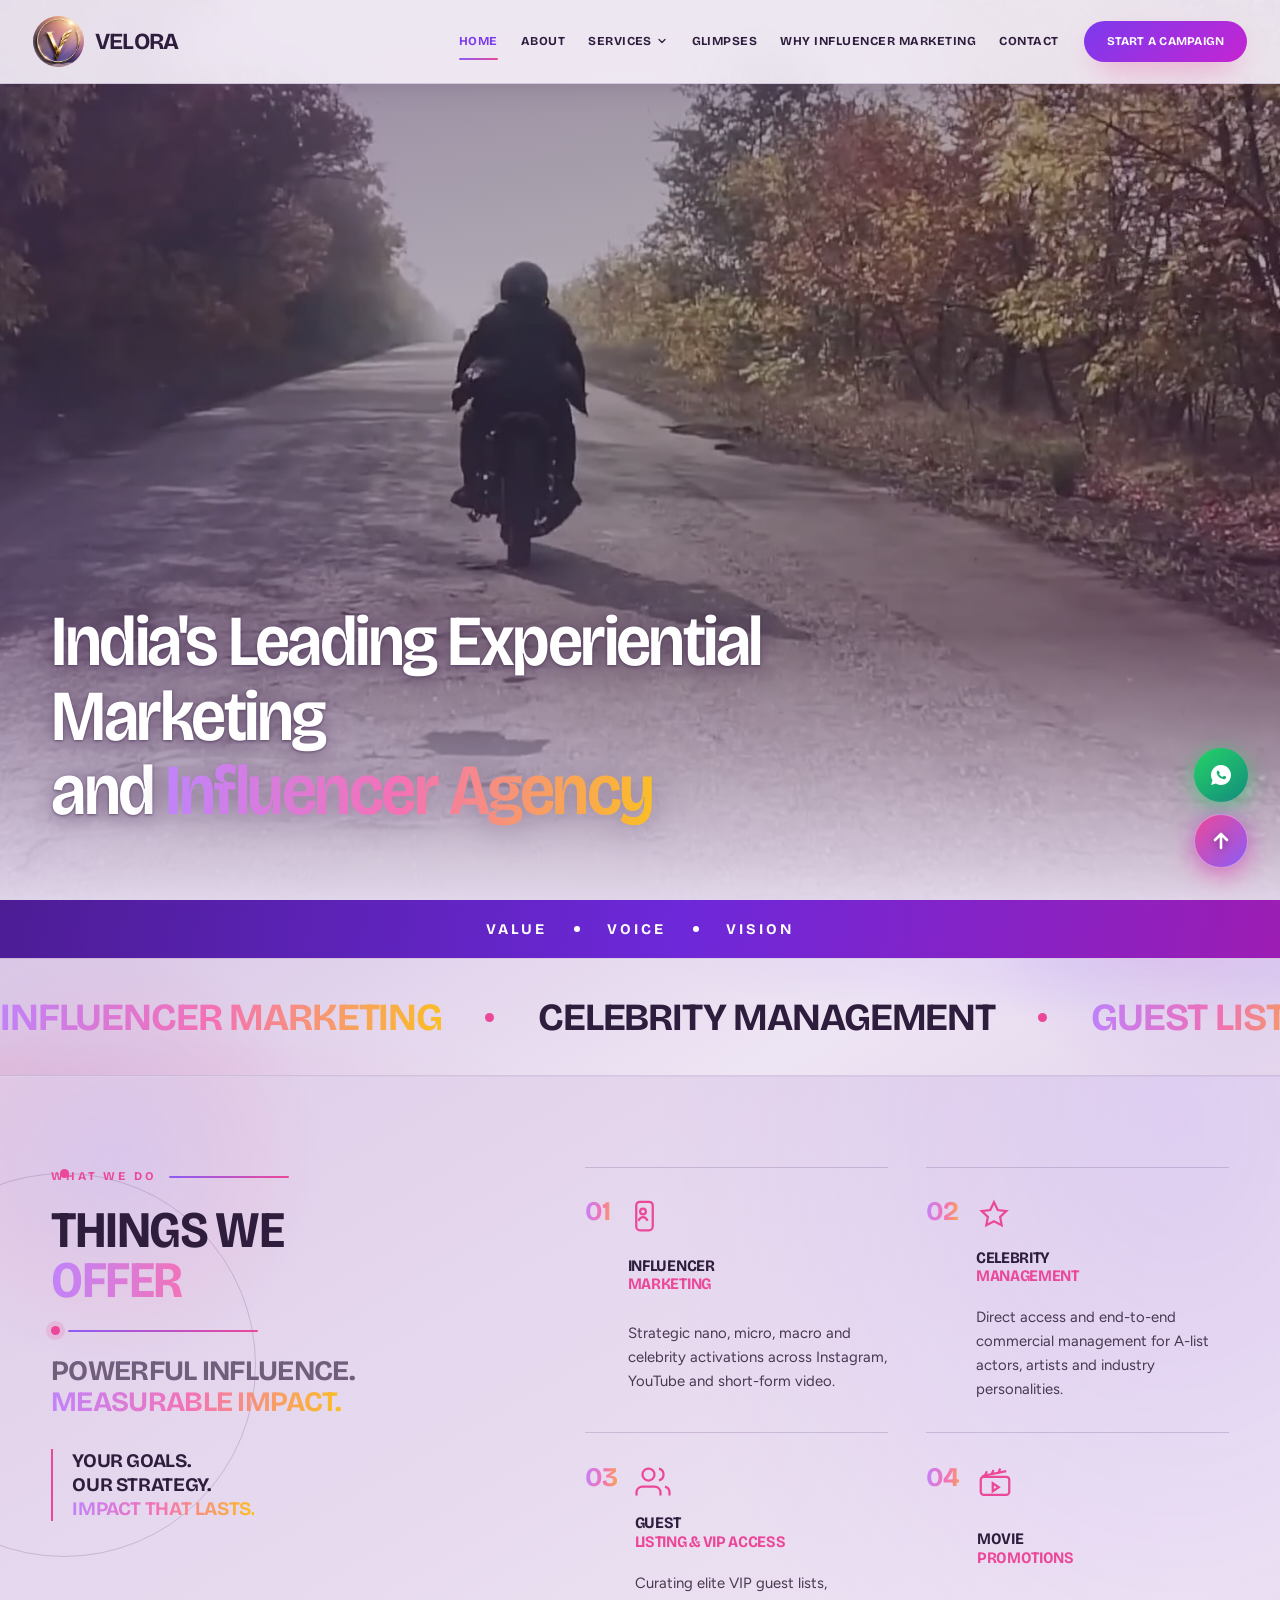
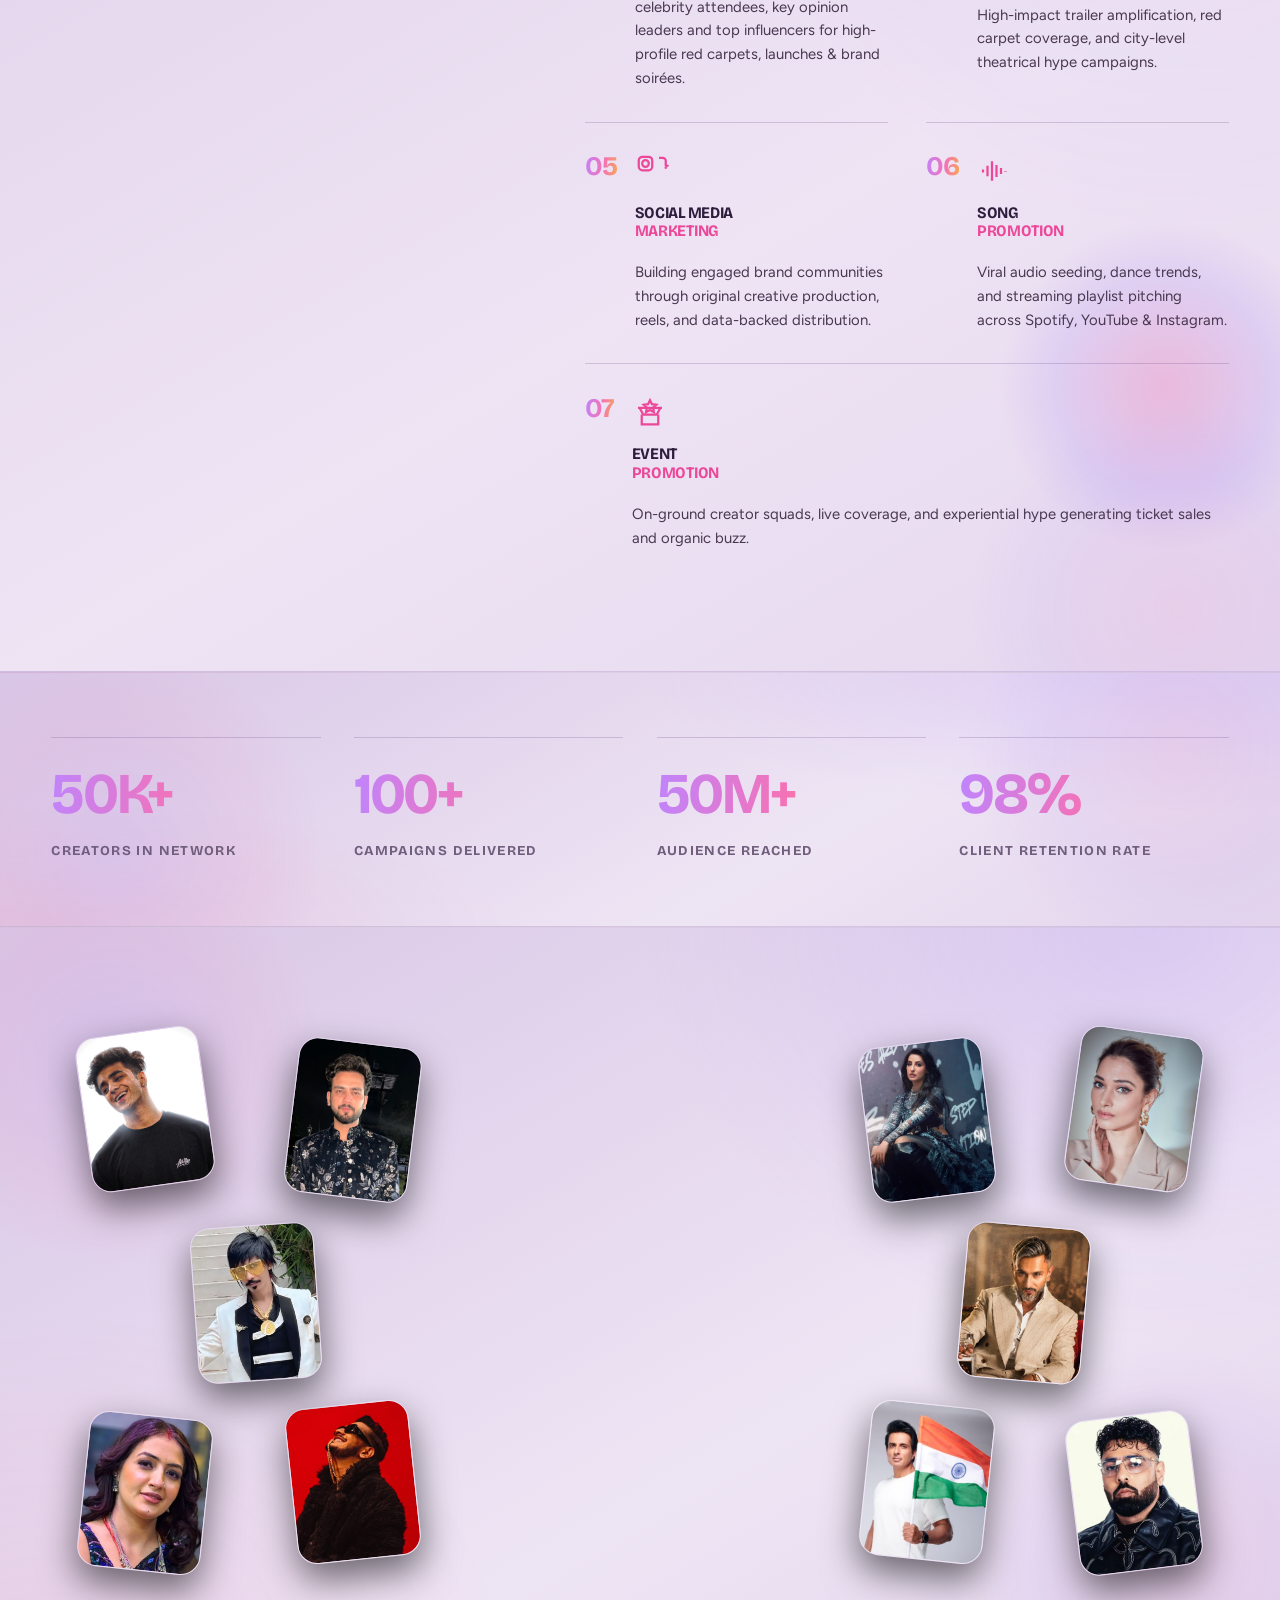
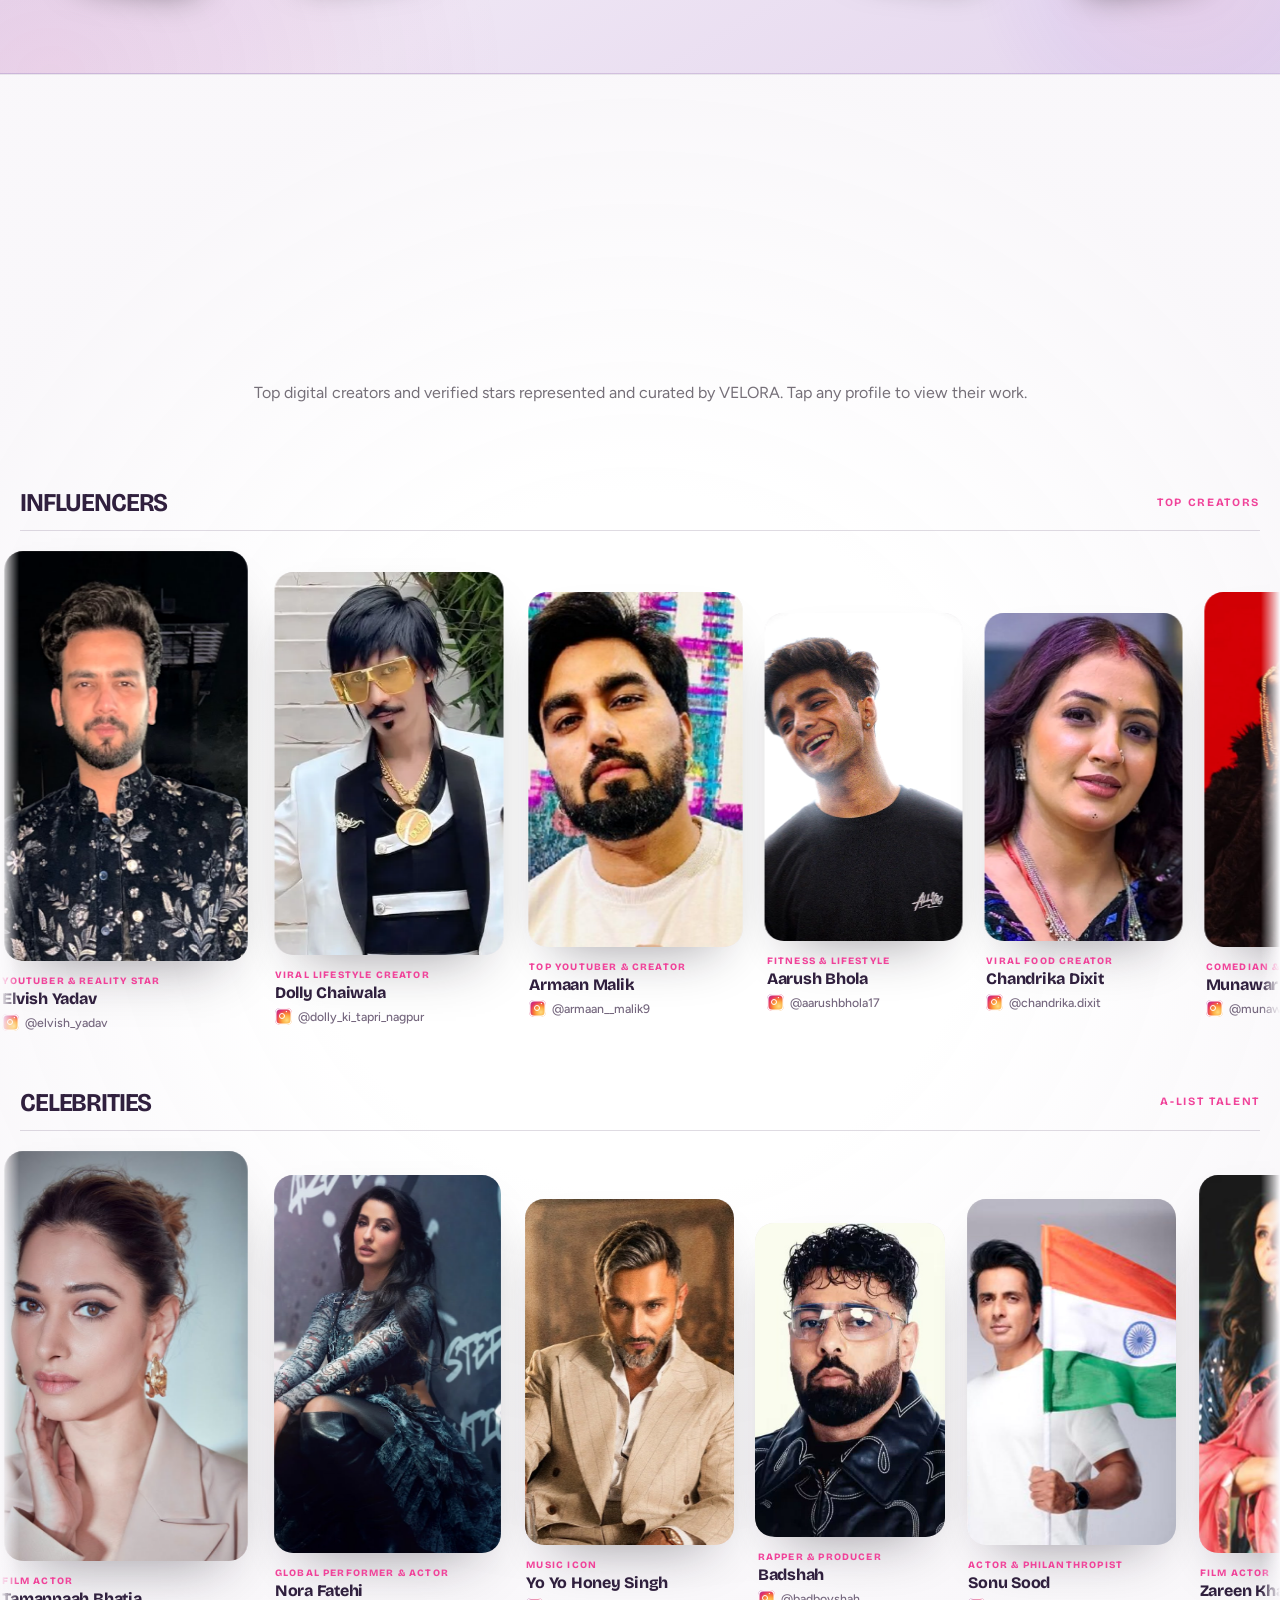
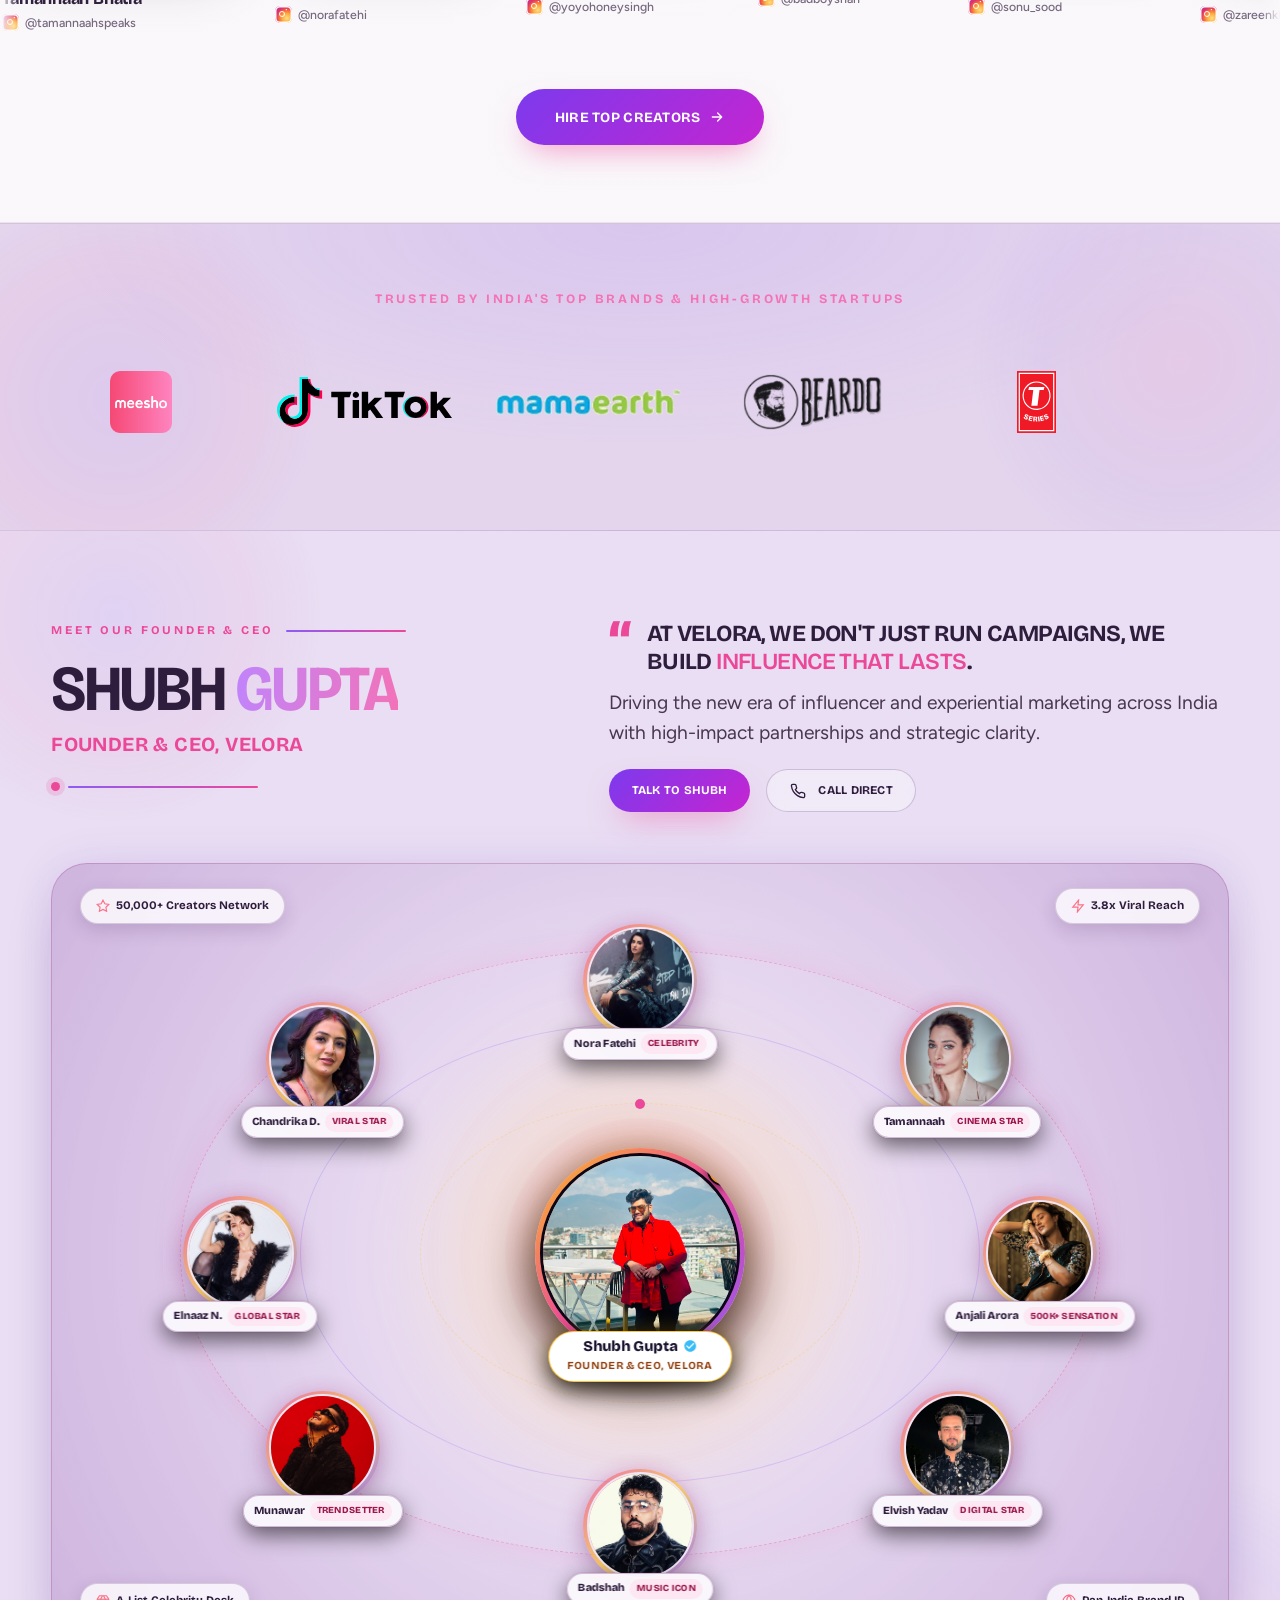
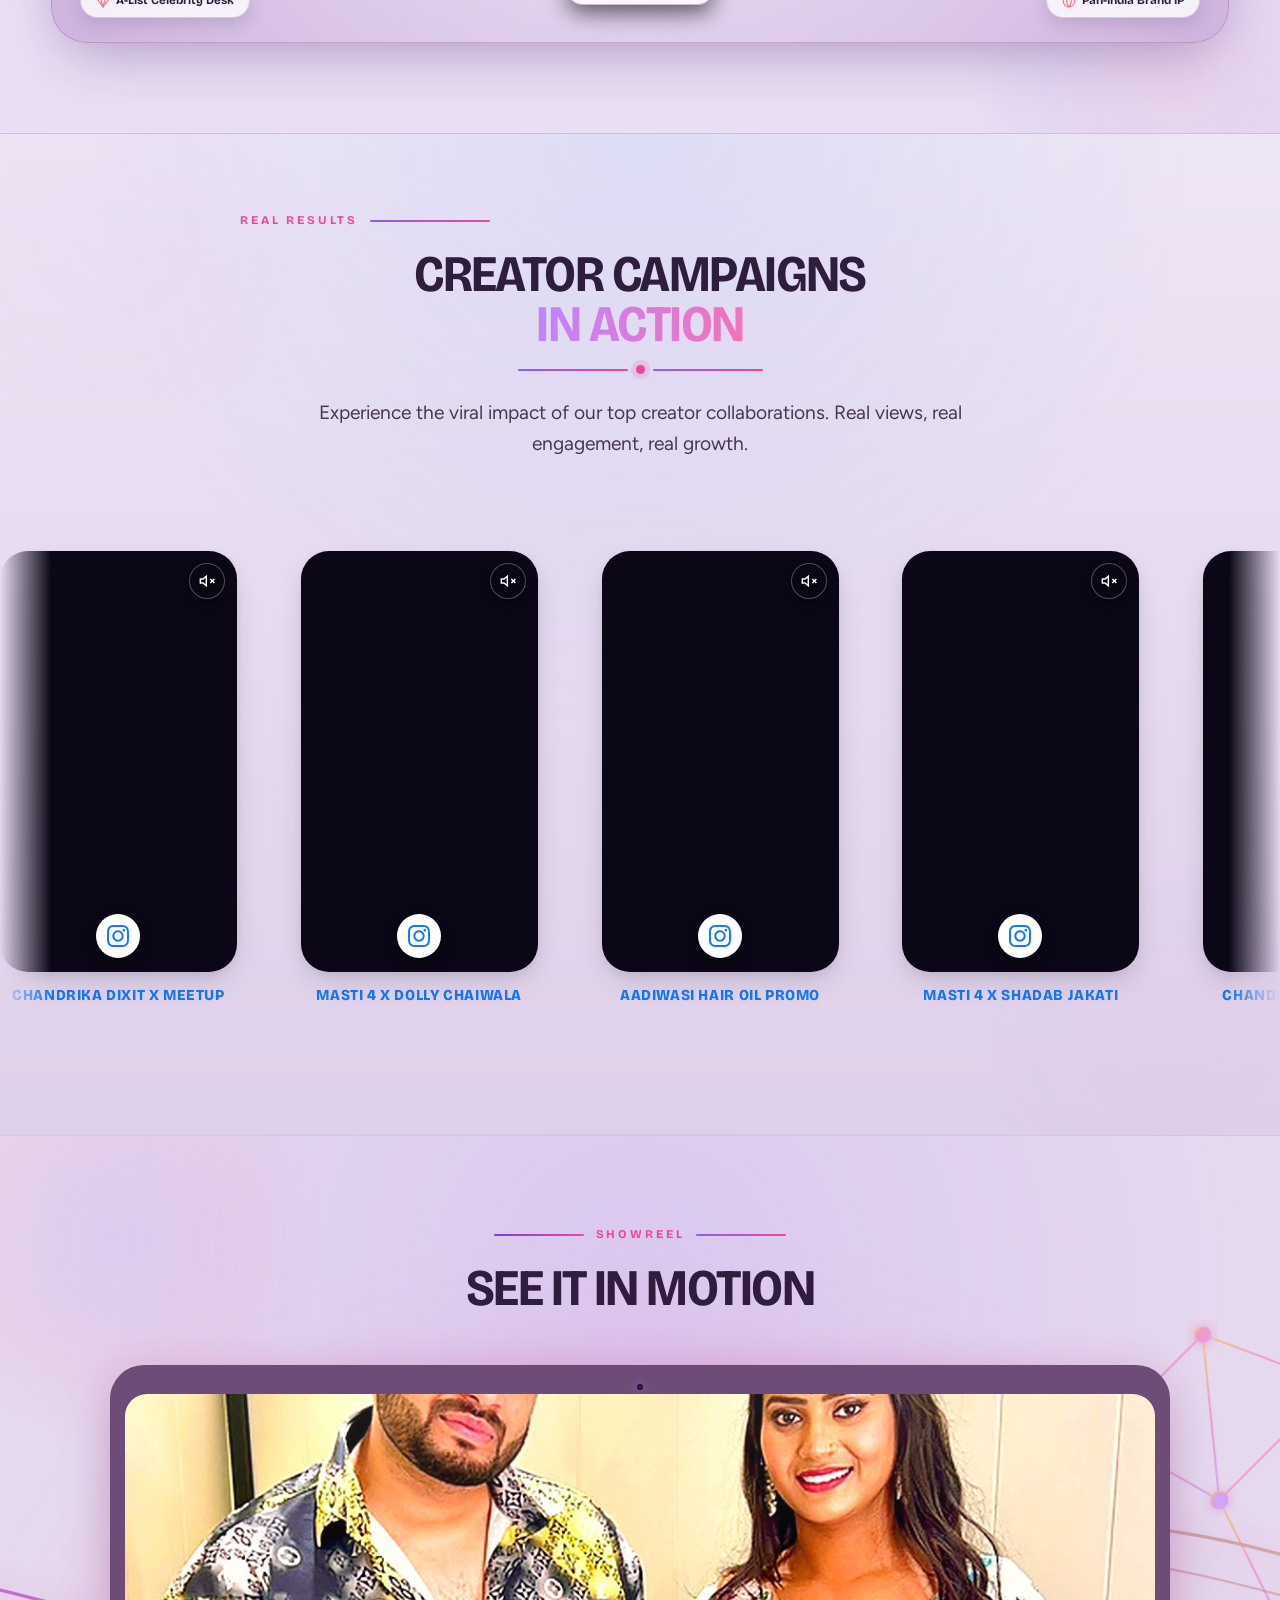
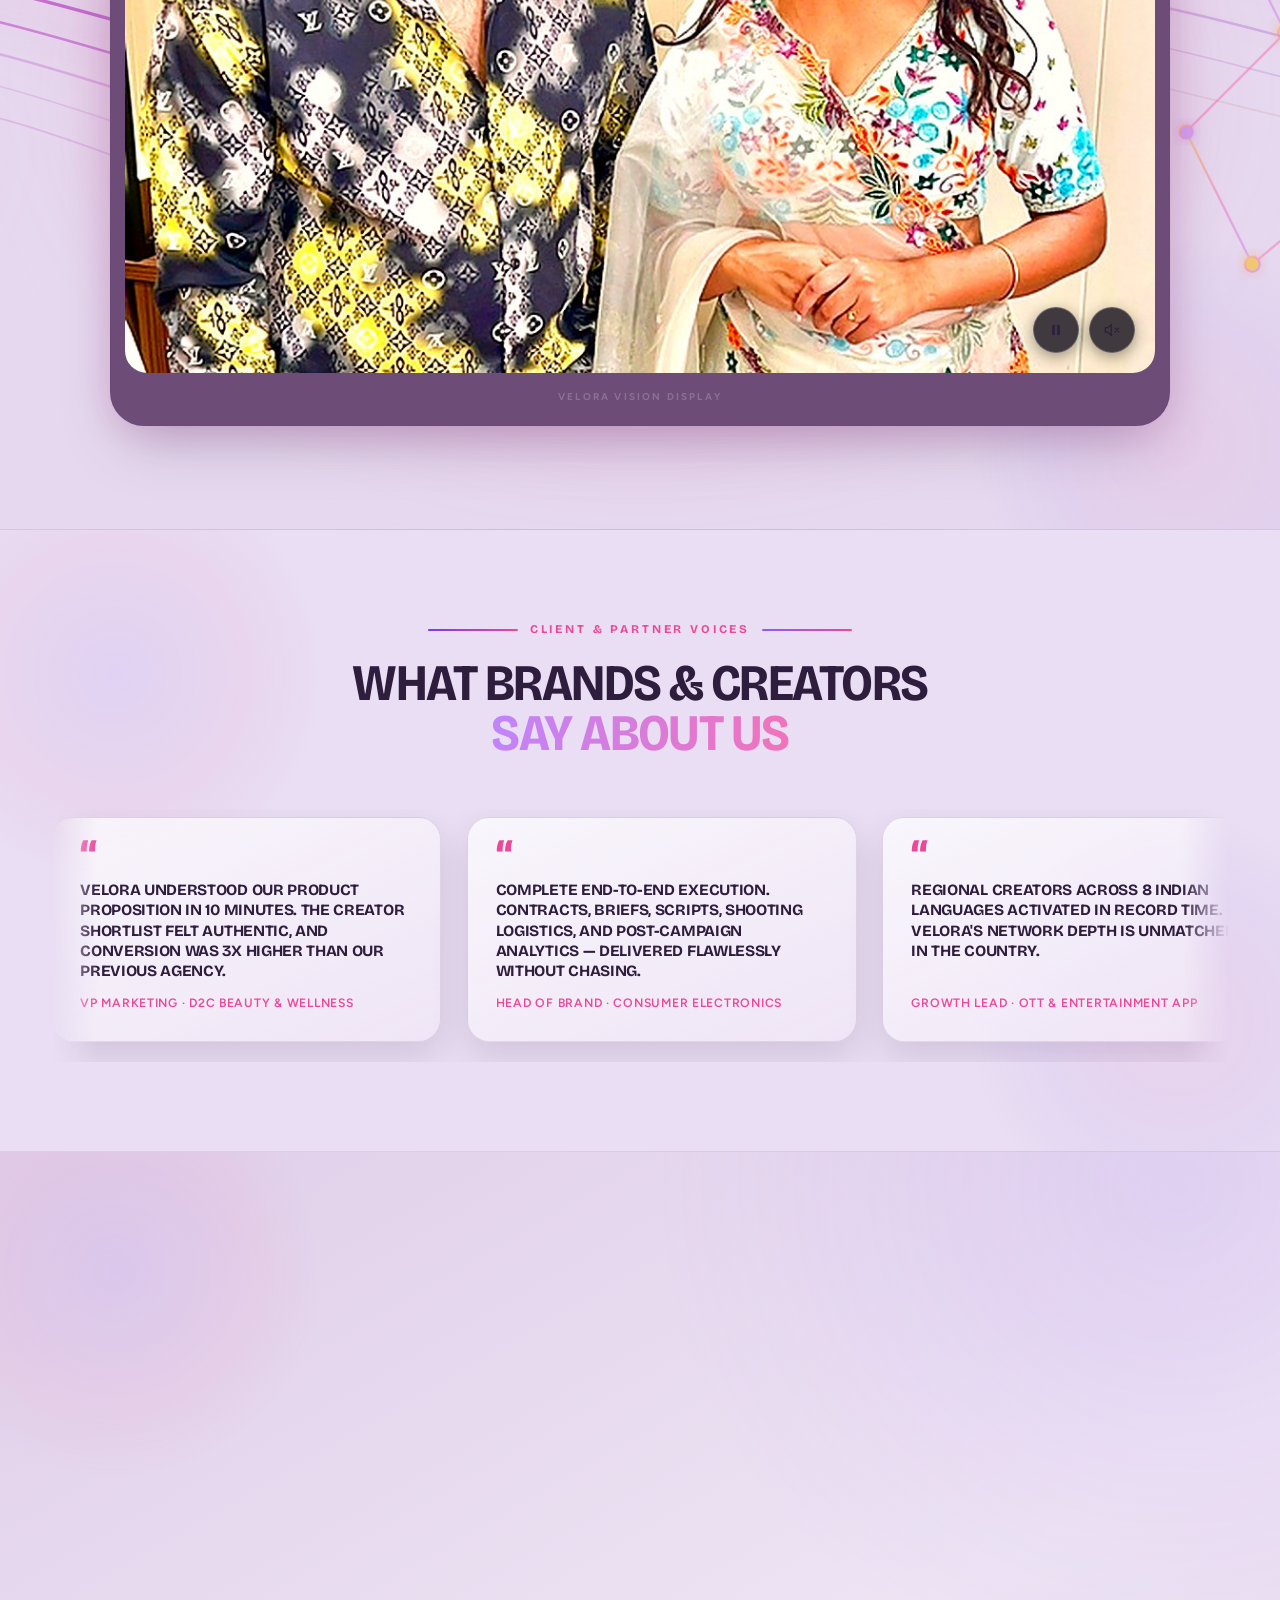
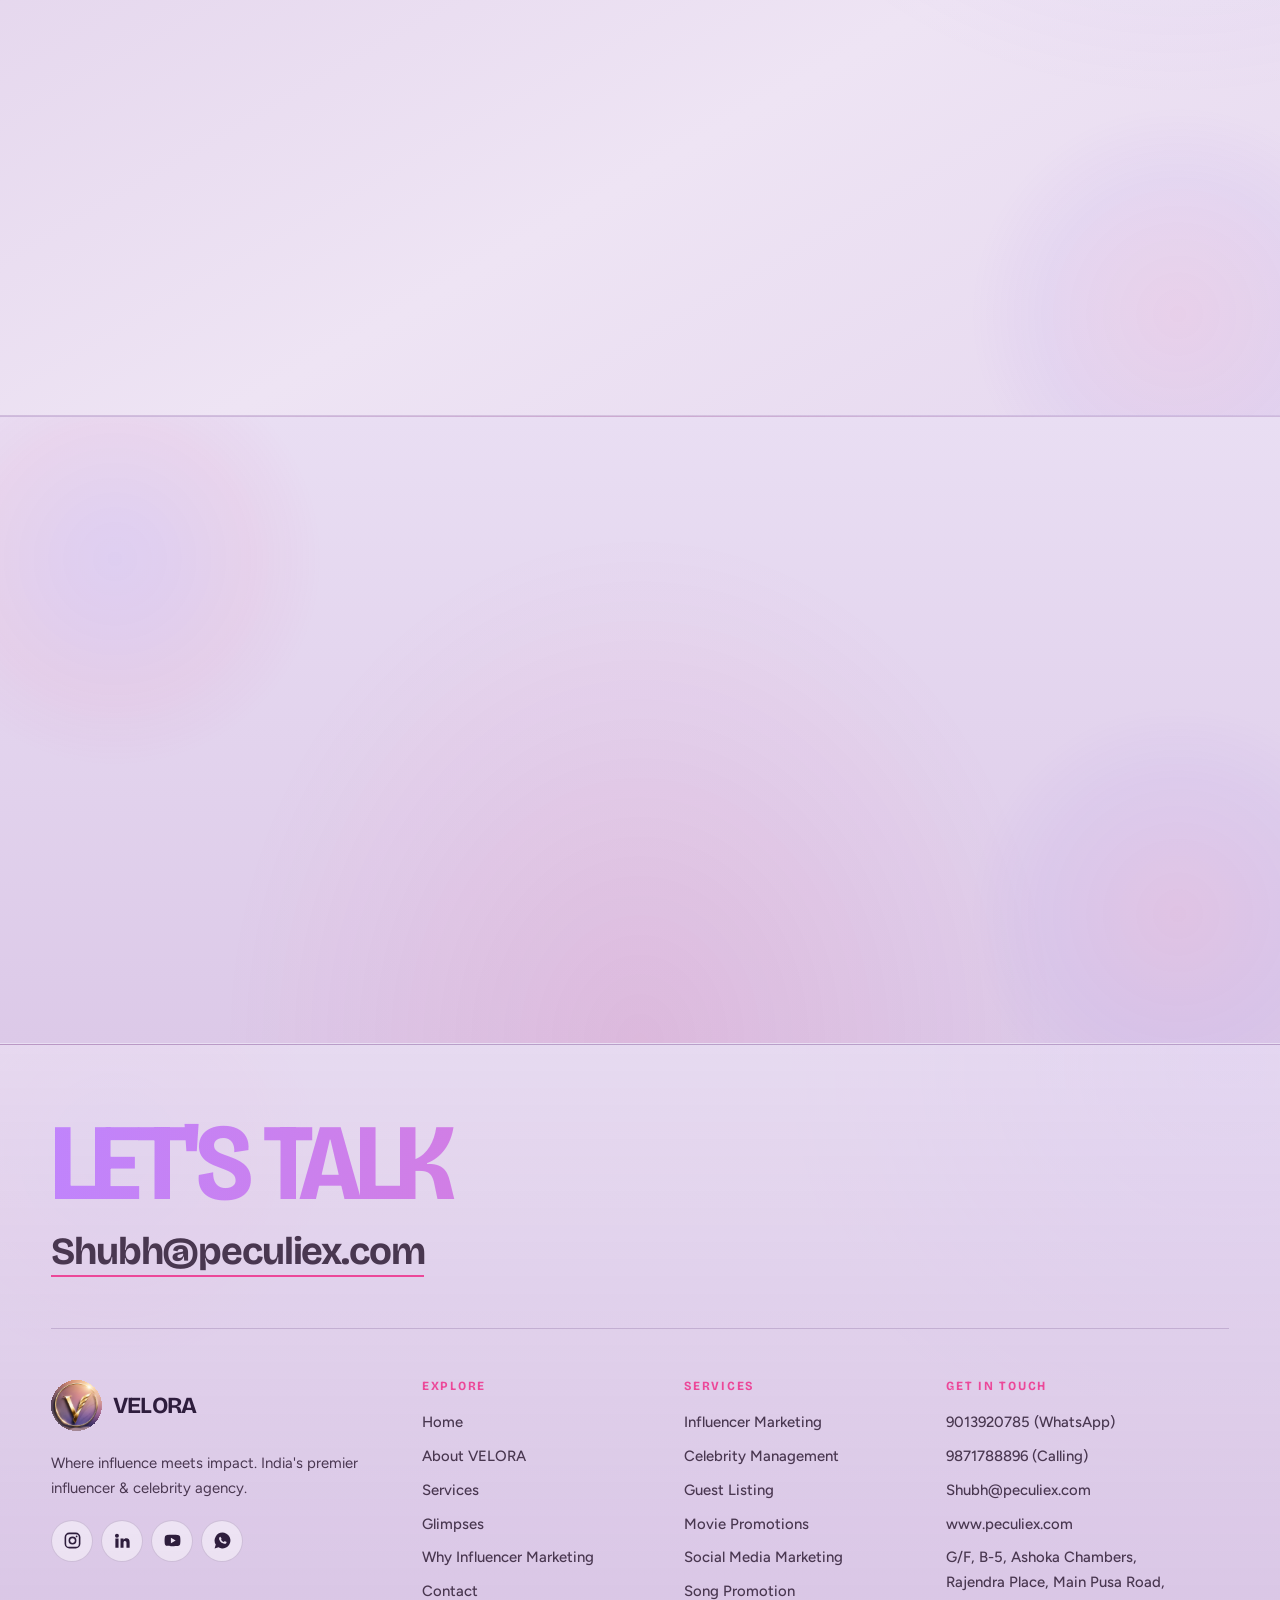
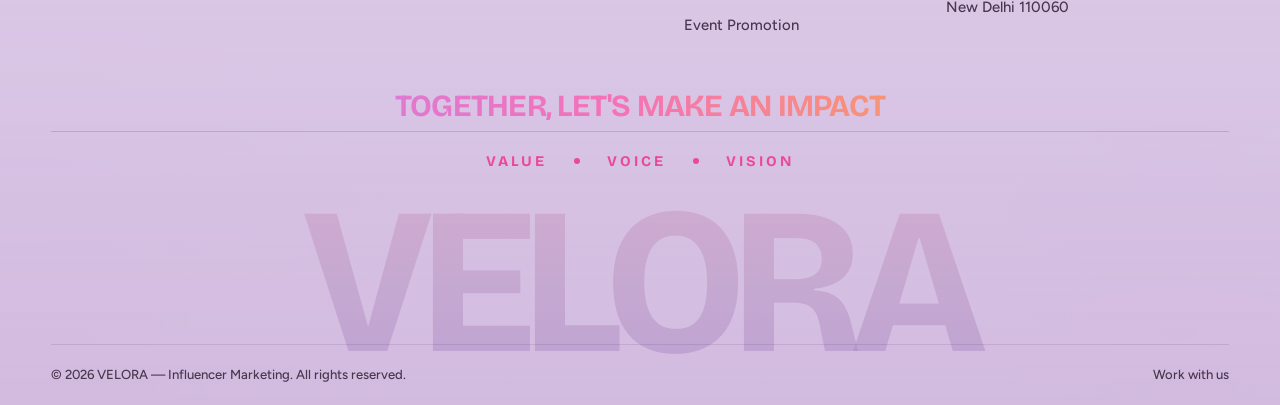
==== commit 238e5b83: "Remove nested page scrollbar" ====
--- a/index.html
+++ b/index.html
@@ -23,7 +23,7 @@
     <link
         href="https://fonts.googleapis.com/css2?family=Bricolage+Grotesque:opsz,wdth,wght@12..96,75..100,200..800&family=Figtree:ital,wght@0,300..900;1,300..900&display=swap"
         rel="stylesheet">
-<link rel="stylesheet" href="style.css?v=20260828-responsive-1">
+<link rel="stylesheet" href="style.css?v=20260828-scrollfix-2">
     <link rel="stylesheet" href="theme.css?v=20260828-5">
     <!-- Enables the section load-in in style.css section 40. Inline and in
          <head> on purpose: it must land before first paint so sections are
--- a/style.css
+++ b/style.css
@@ -11965,3 +11965,23 @@
         padding-block: .3rem;
     }
 }
+
+/* ========================================================================
+   51.6 SINGLE DOCUMENT SCROLLER
+   `overflow-x: hidden` on both root elements can promote the body to a second
+   vertical scroll container. Keep the document as the only page scroller and
+   use `clip` for horizontal artwork that intentionally reaches the viewport.
+   ======================================================================== */
+html {
+    overflow-x: clip;
+    overflow-y: auto;
+}
+
+body {
+    overflow-x: clip;
+    overflow-y: visible;
+}
+
+body.nav-open {
+    overflow: hidden;
+}
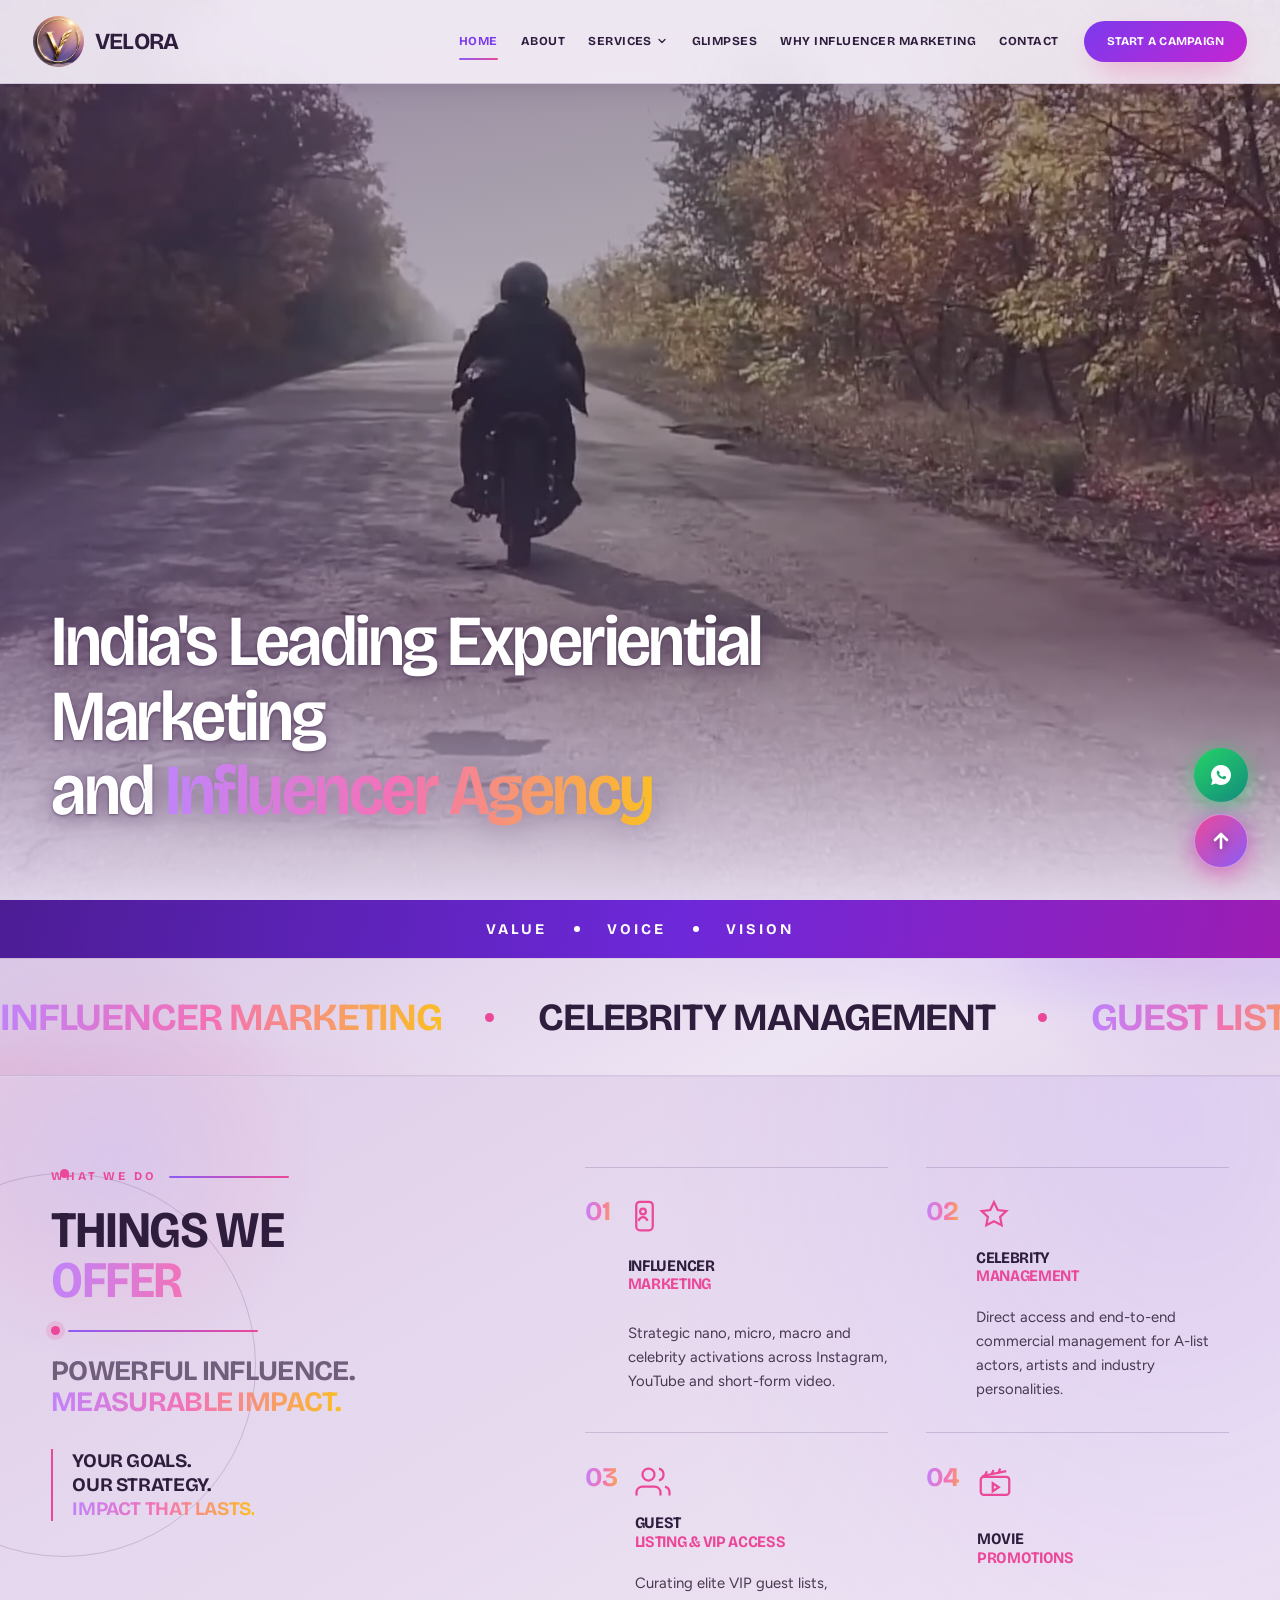
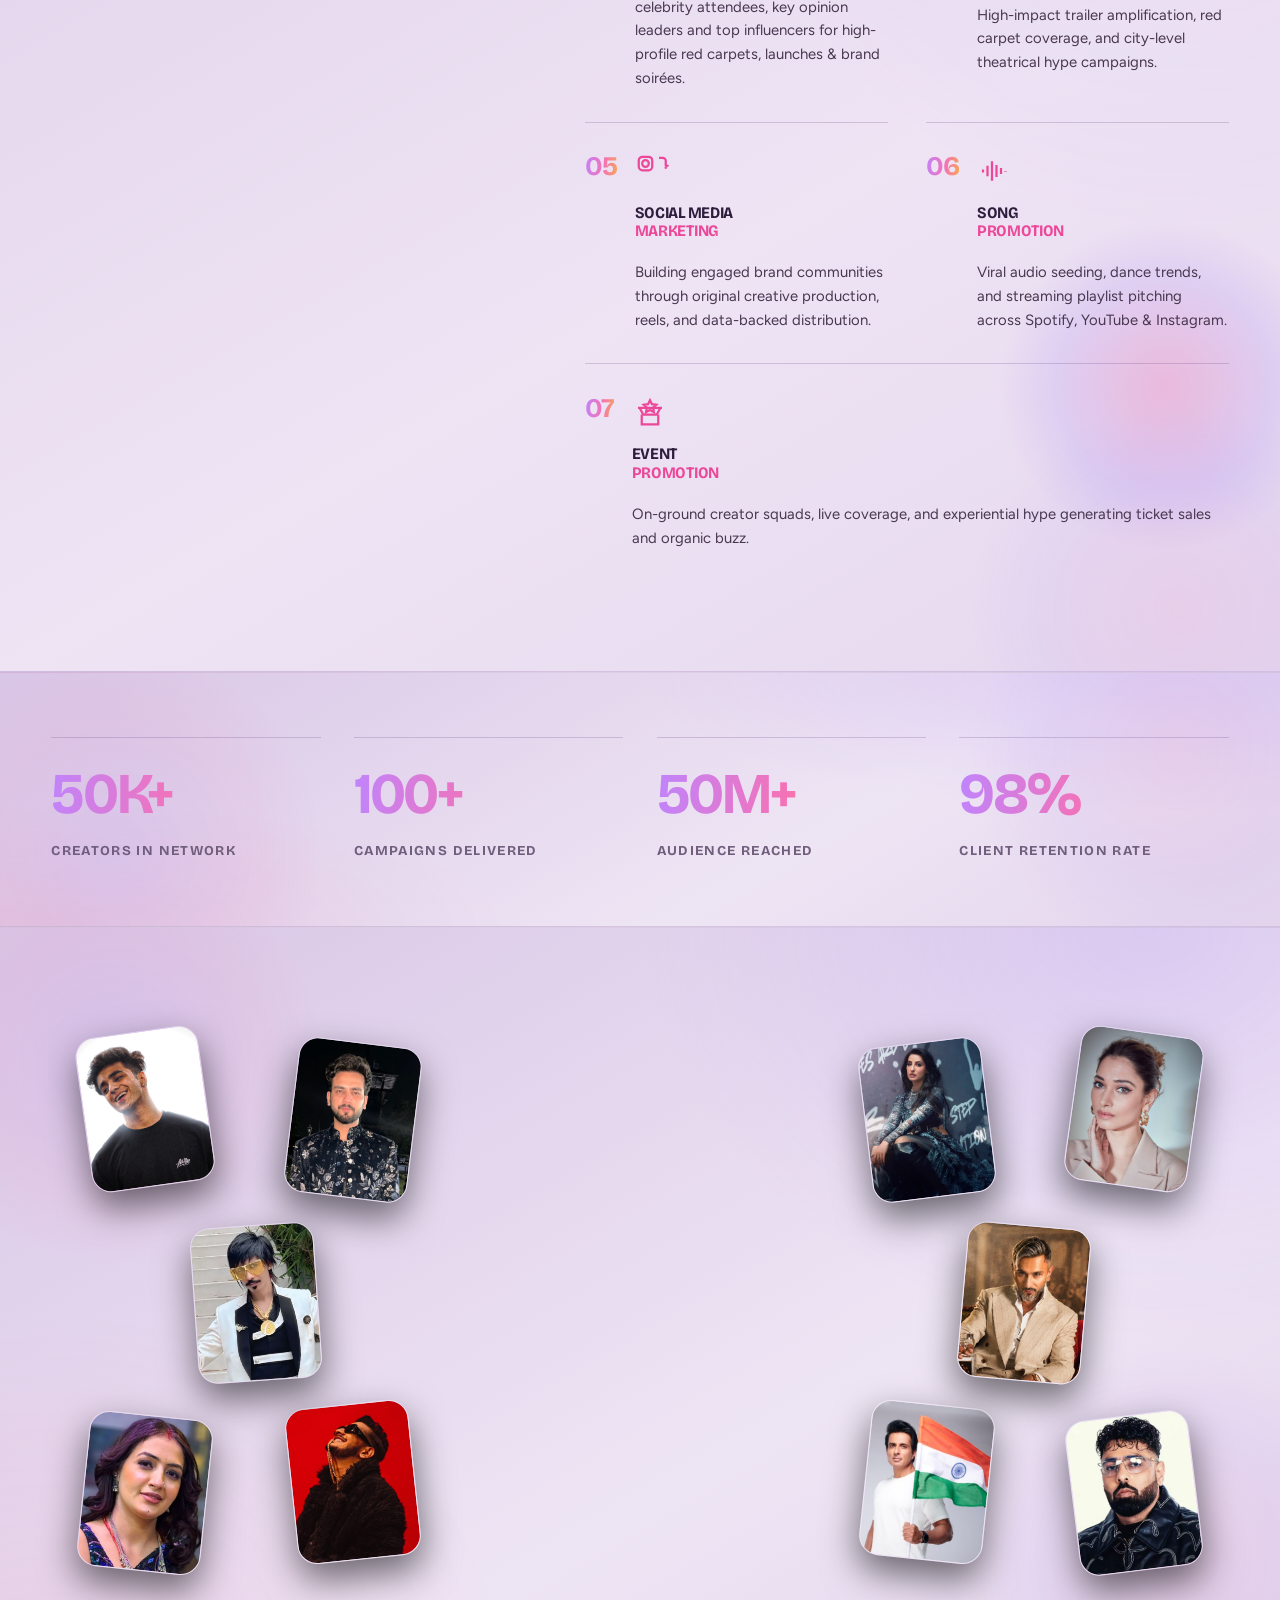
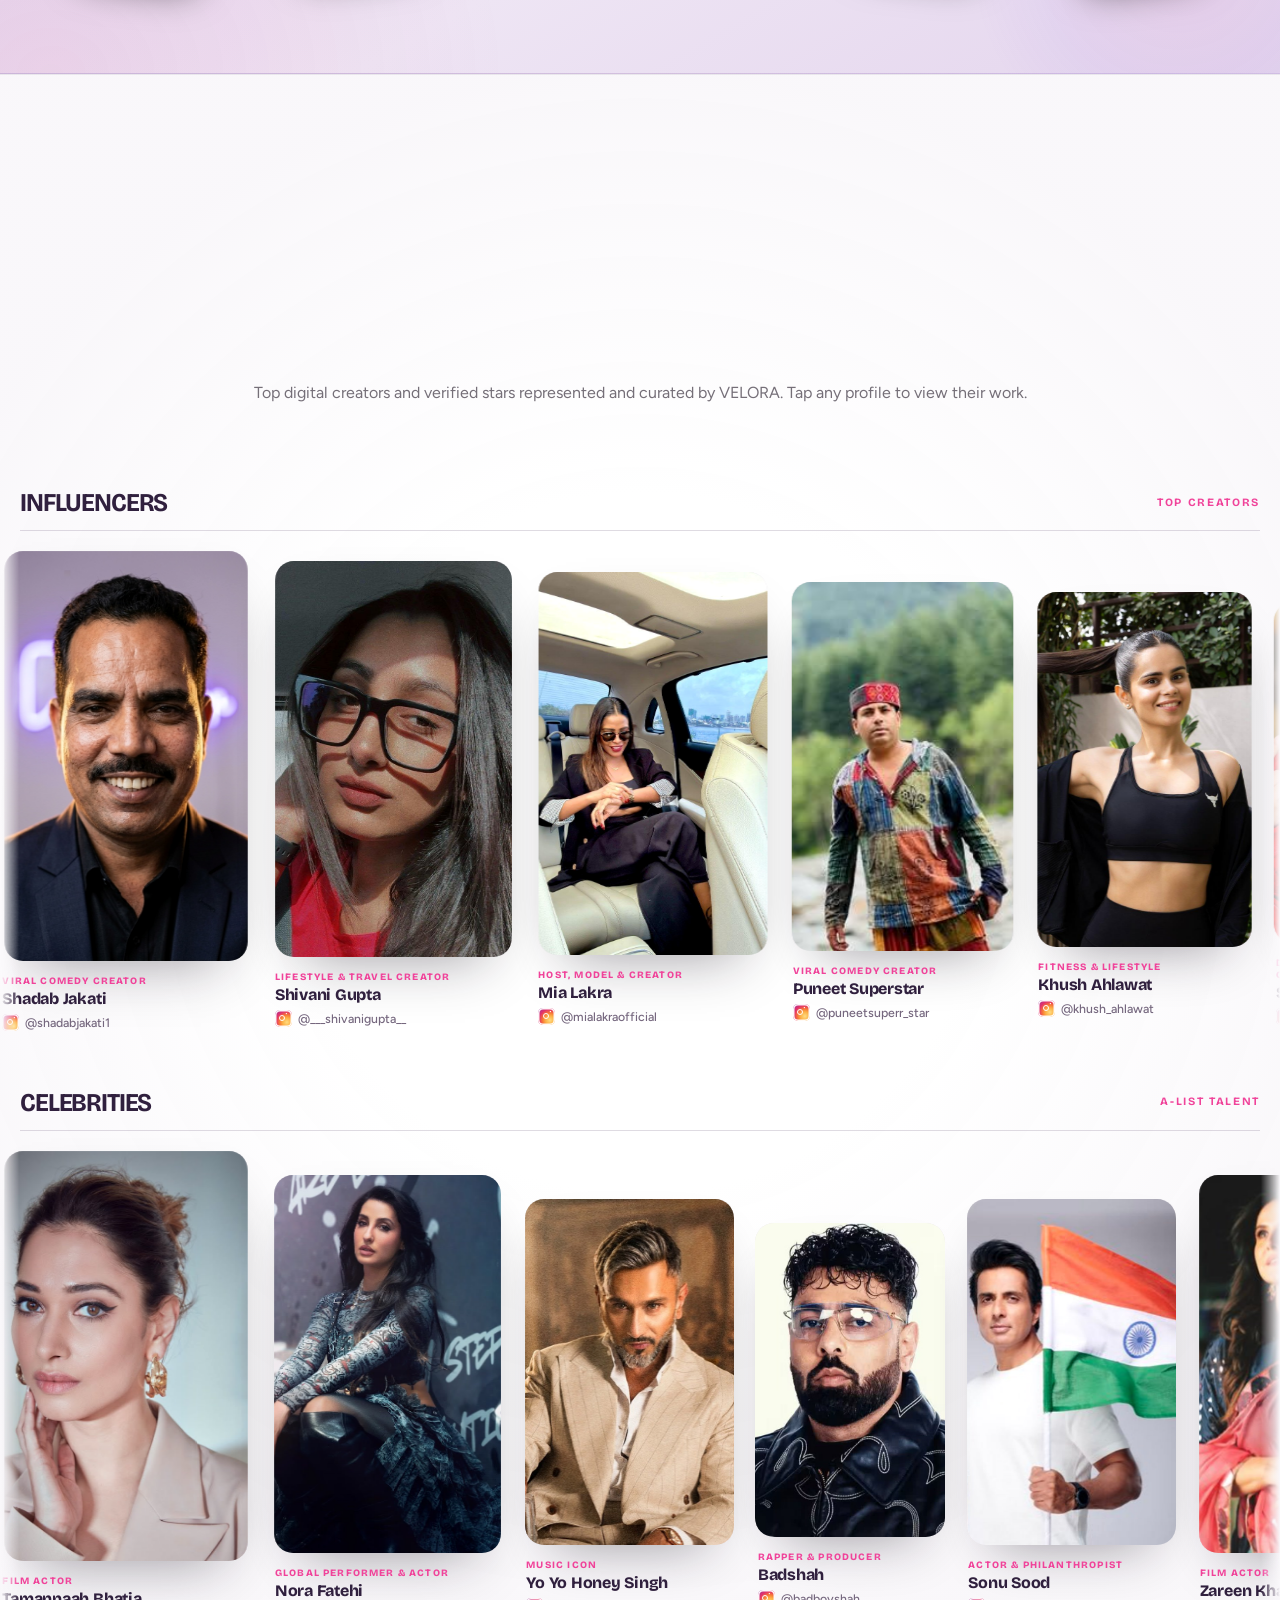
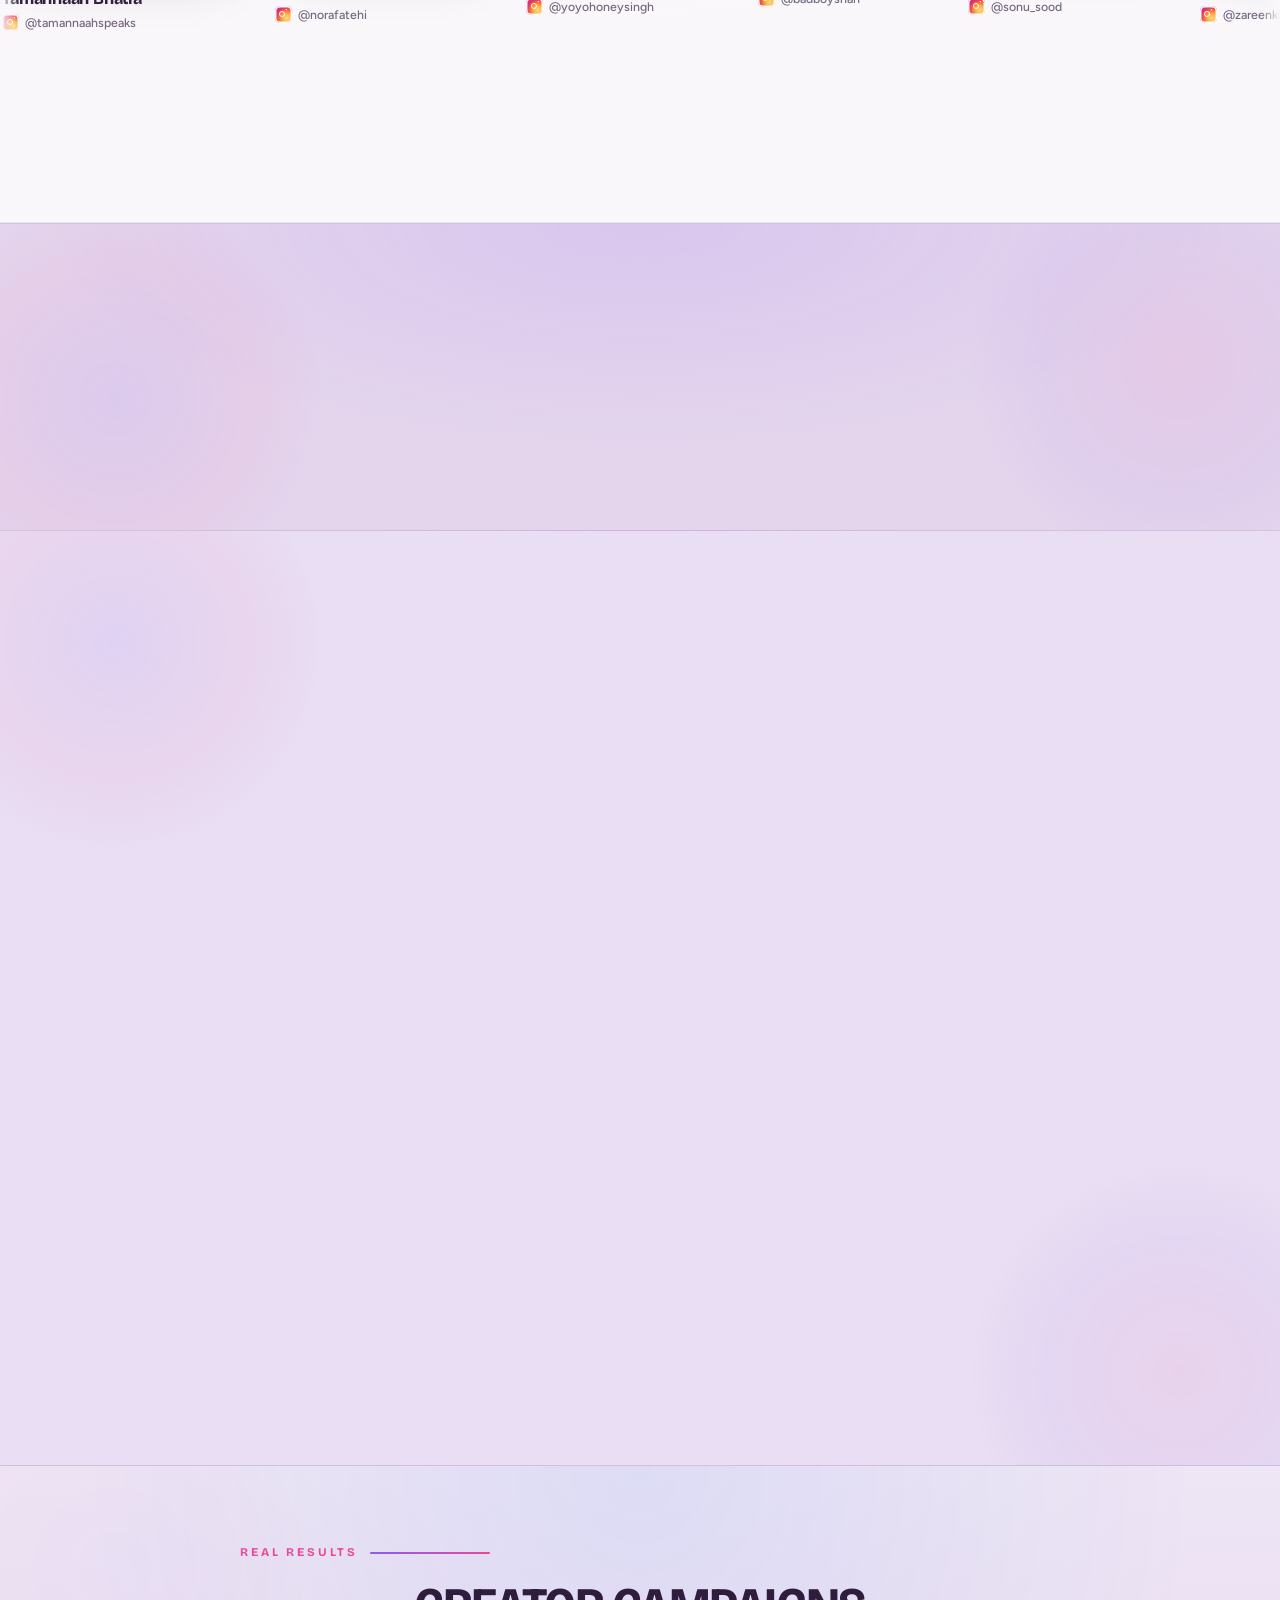
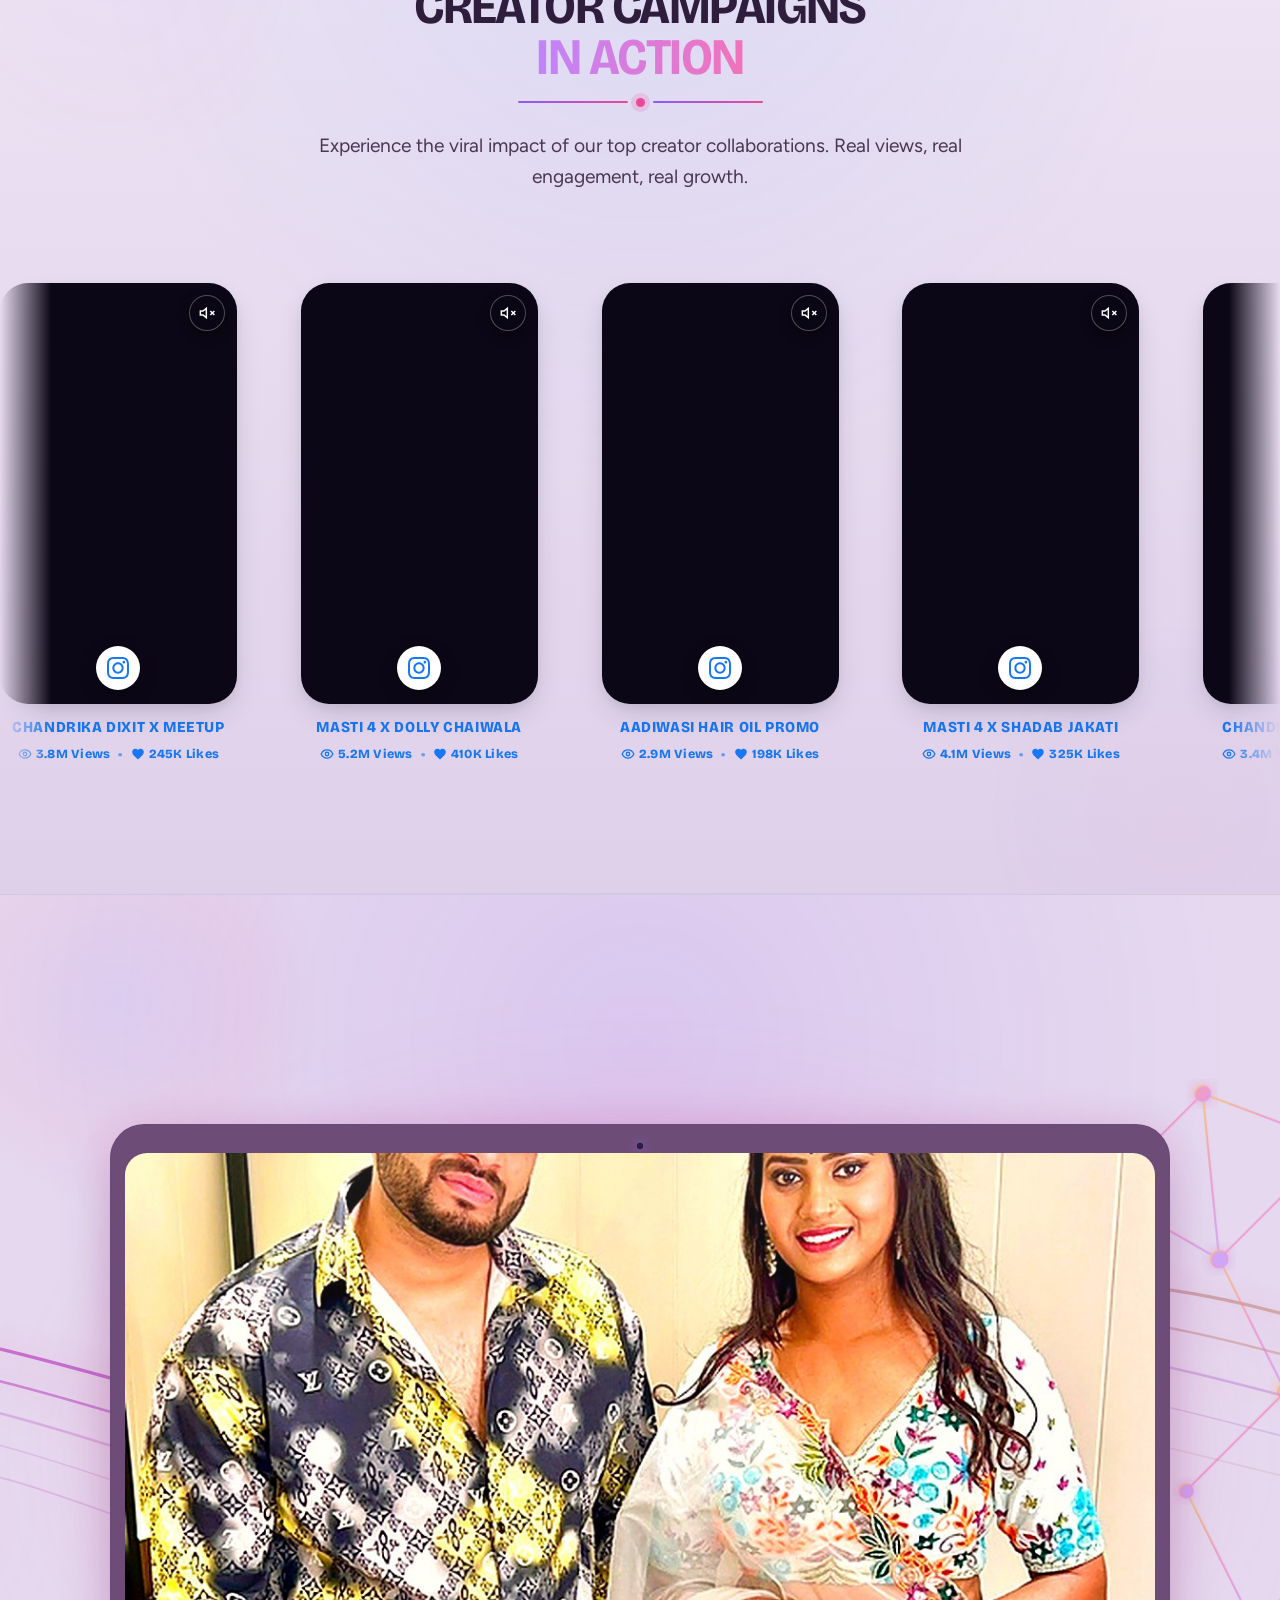
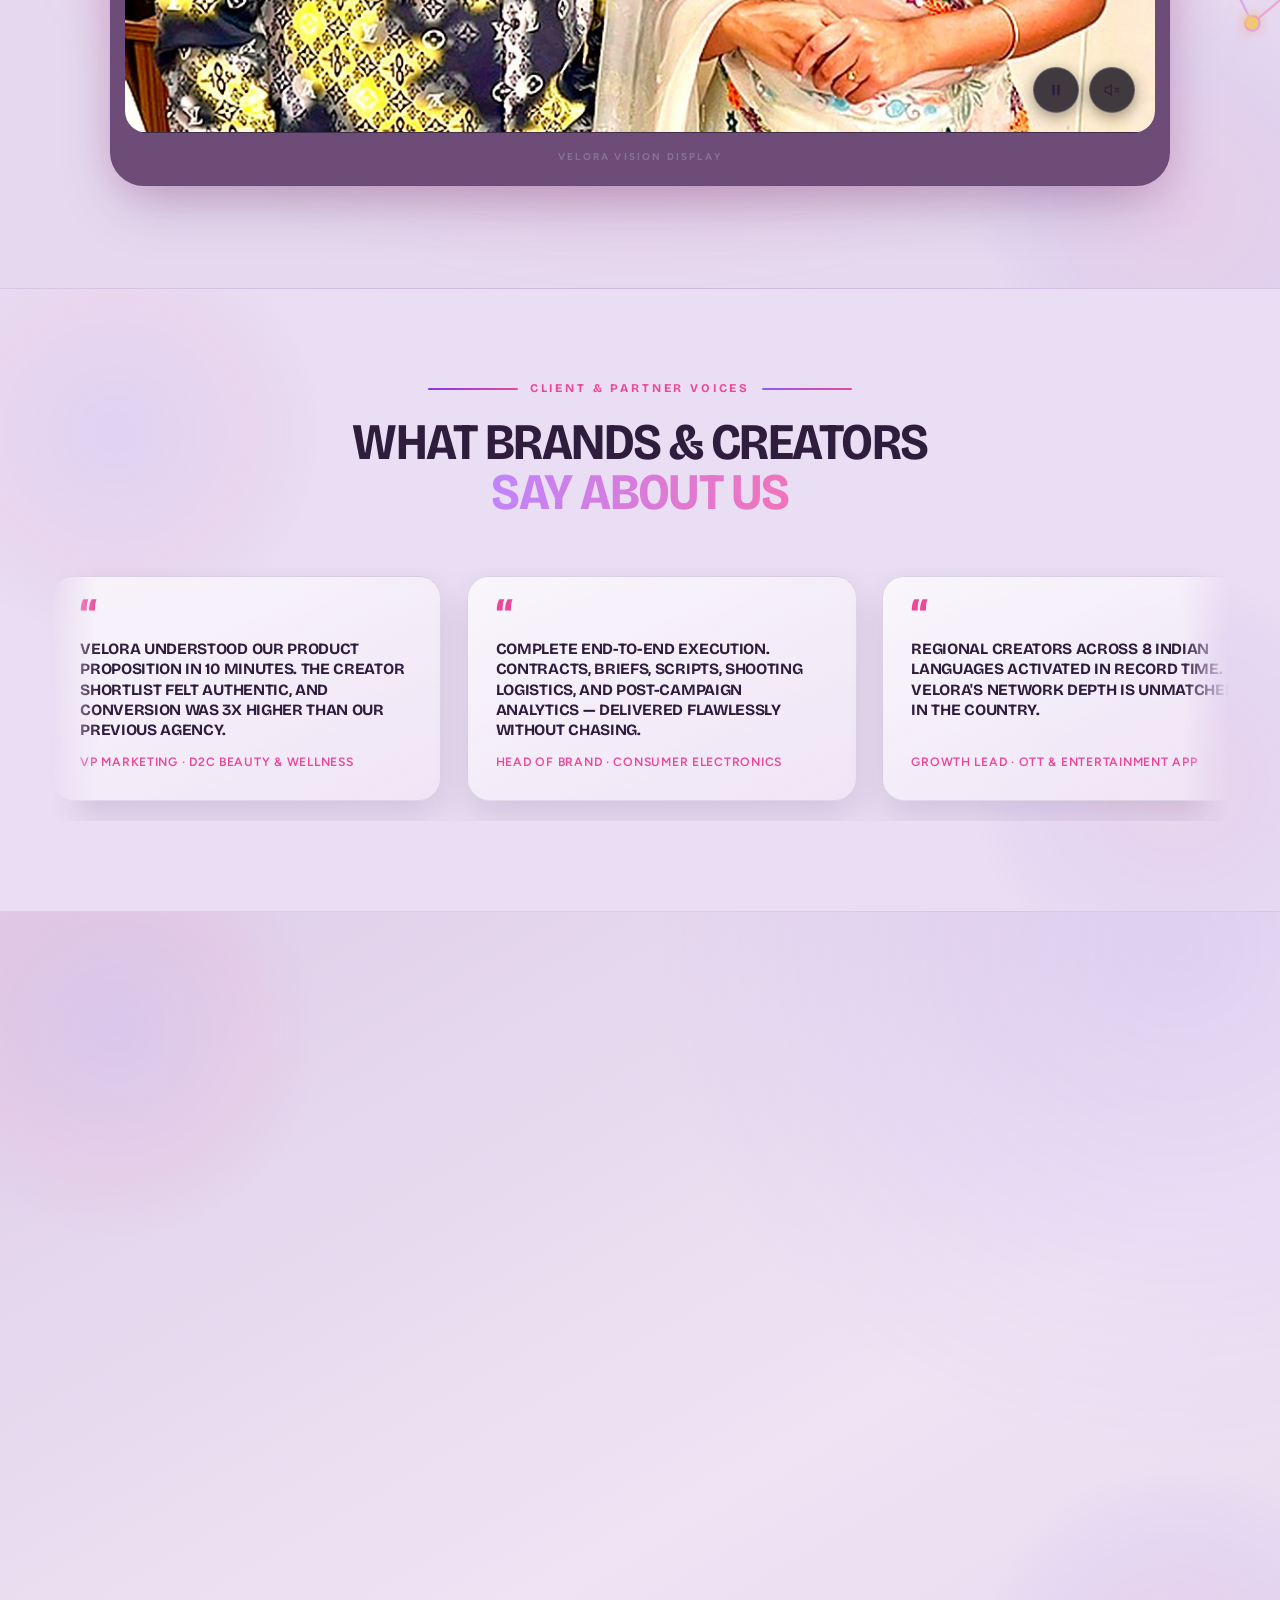
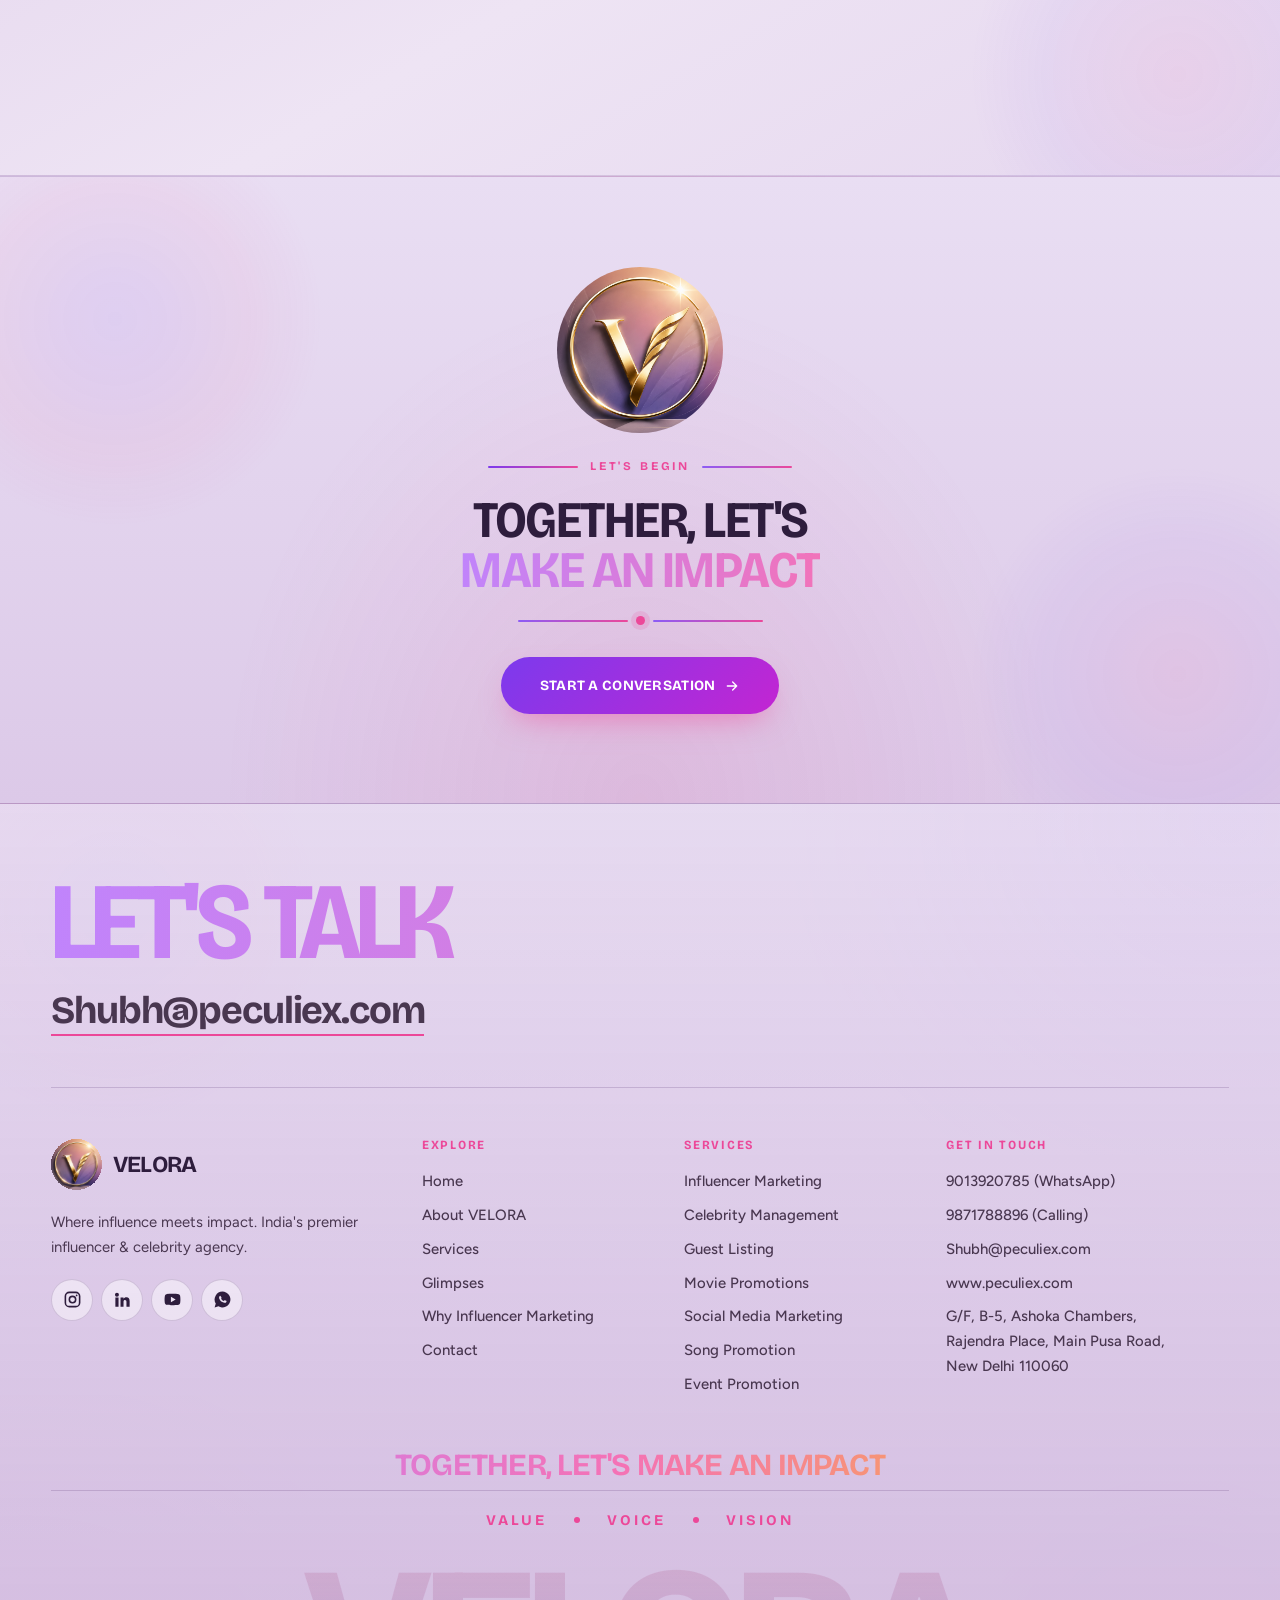
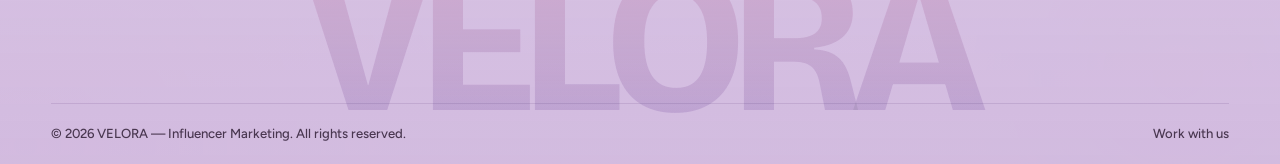
==== commit ec48e05a: "UI Updates, responsive tweaks for mobile and orbit nodes" ====
--- a/index.html
+++ b/index.html
@@ -763,8 +763,8 @@
             </div>
         </section>
 
-        <!-- ============ ABOUT CEO & CREATOR SHOWCASE (BENTO UGC GRID) ============ -->
-        <section class="section" id="founder">
+        <!-- ============ ABOUT CEO & CREATOR SHOWCASE ============ -->
+        <section class="section founder-orbit-section" id="founder">
             <div class="shell">
                 <div class="founder-header-block">
                     <div class="founder-header-left">
@@ -826,7 +826,7 @@
                         <!-- Satellite 1: Top (Nora Fatehi) -->
                         <div class="orbit-node node-1">
                             <div class="orbit-node-inner">
-                                <img src="assets/talent/nora-fatehi.jpg" alt="Nora Fatehi" loading="lazy">
+                                <img src="assets/talent/nora-fatehi.jpg" alt="Nora Fatehi">
                                 <div class="orbit-node-info">
                                     <strong>Nora Fatehi</strong>
                                     <span class="node-tag">Celebrity</span>
@@ -837,7 +837,7 @@
                         <!-- Satellite 2: Top-Right (Tamannaah Bhatia) -->
                         <div class="orbit-node node-2">
                             <div class="orbit-node-inner">
-                                <img src="assets/talent/tamannaah-bhatia.jpg" alt="Tamannaah Bhatia" loading="lazy">
+                                <img src="assets/talent/tamannaah-bhatia.jpg" alt="Tamannaah Bhatia">
                                 <div class="orbit-node-info">
                                     <strong>Tamannaah</strong>
                                     <span class="node-tag">Cinema Star</span>
@@ -848,7 +848,7 @@
                         <!-- Satellite 3: Right (Anjali Arora) -->
                         <div class="orbit-node node-3">
                             <div class="orbit-node-inner">
-                                <img src="assets/talent/anjali-arora.jpg" alt="Anjali Arora" loading="lazy">
+                                <img src="assets/talent/anjali-arora.jpg" alt="Anjali Arora">
                                 <div class="orbit-node-info">
                                     <strong>Anjali Arora</strong>
                                     <span class="node-tag">500K+ Sensation</span>
@@ -859,7 +859,7 @@
                         <!-- Satellite 4: Bottom-Right (Elvish Yadav) -->
                         <div class="orbit-node node-4">
                             <div class="orbit-node-inner">
-                                <img src="assets/talent/elvish-yadav.jpg" alt="Elvish Yadav" loading="lazy">
+                                <img src="assets/talent/elvish-yadav.jpg" alt="Elvish Yadav">
                                 <div class="orbit-node-info">
                                     <strong>Elvish Yadav</strong>
                                     <span class="node-tag">Digital Star</span>
@@ -870,7 +870,7 @@
                         <!-- Satellite 5: Bottom (Badshah) -->
                         <div class="orbit-node node-5">
                             <div class="orbit-node-inner">
-                                <img src="assets/talent/badshah.jpg" alt="Badshah" loading="lazy">
+                                <img src="assets/talent/badshah.jpg" alt="Badshah">
                                 <div class="orbit-node-info">
                                     <strong>Badshah</strong>
                                     <span class="node-tag">Music Icon</span>
@@ -881,7 +881,7 @@
                         <!-- Satellite 6: Bottom-Left (Munawar Faruqui) -->
                         <div class="orbit-node node-6">
                             <div class="orbit-node-inner">
-                                <img src="assets/talent/munawar-faruqui.jpg" alt="Munawar Faruqui" loading="lazy">
+                                <img src="assets/talent/munawar-faruqui.jpg" alt="Munawar Faruqui">
                                 <div class="orbit-node-info">
                                     <strong>Munawar</strong>
                                     <span class="node-tag">Trendsetter</span>
@@ -892,7 +892,7 @@
                         <!-- Satellite 7: Left (Elnaaz Norouzi) -->
                         <div class="orbit-node node-7">
                             <div class="orbit-node-inner">
-                                <img src="assets/talent/elnaaz-norouzi.jpg" alt="Elnaaz Norouzi" loading="lazy">
+                                <img src="assets/talent/elnaaz-norouzi.jpg" alt="Elnaaz Norouzi">
                                 <div class="orbit-node-info">
                                     <strong>Elnaaz N.</strong>
                                     <span class="node-tag">Global Star</span>
@@ -903,7 +903,7 @@
                         <!-- Satellite 8: Top-Left (Chandrika Dixit) -->
                         <div class="orbit-node node-8">
                             <div class="orbit-node-inner">
-                                <img src="assets/talent/chandrika-dixit.jpg" alt="Chandrika Dixit" loading="lazy">
+                                <img src="assets/talent/chandrika-dixit.jpg" alt="Chandrika Dixit">
                                 <div class="orbit-node-info">
                                     <strong>Chandrika D.</strong>
                                     <span class="node-tag">Viral Star</span>
@@ -979,6 +979,17 @@
                         </div>
                         <div class="reel-content">
                             <h3 class="reel-title">Chandrika Dixit x Meetup</h3>
+                            <div class="reel-metrics">
+                                <span class="reel-metric">
+                                    <svg viewBox="0 0 24 24" fill="none" stroke="currentColor" stroke-width="2.2" stroke-linecap="round" stroke-linejoin="round"><path d="M2 12s3-7 10-7 10 7 10 7-3 7-10 7-10-7-10-7Z"/><circle cx="12" cy="12" r="3"/></svg>
+                                    3.8M Views
+                                </span>
+                                <span class="reel-metric-dot">•</span>
+                                <span class="reel-metric">
+                                    <svg viewBox="0 0 24 24" fill="currentColor"><path d="M12 21.35l-1.45-1.32C5.4 15.36 2 12.28 2 8.5 2 5.42 4.42 3 7.5 3c1.74 0 3.41.81 4.5 2.09C13.09 3.81 14.76 3 16.5 3 19.58 3 22 5.42 22 8.5c0 3.78-3.4 6.86-8.55 11.54L12 21.35z"/></svg>
+                                    245K Likes
+                                </span>
+                            </div>
                         </div>
                     </div>
 
@@ -1002,6 +1013,17 @@
                         </div>
                         <div class="reel-content">
                             <h3 class="reel-title">Masti 4 x Dolly Chaiwala</h3>
+                            <div class="reel-metrics">
+                                <span class="reel-metric">
+                                    <svg viewBox="0 0 24 24" fill="none" stroke="currentColor" stroke-width="2.2" stroke-linecap="round" stroke-linejoin="round"><path d="M2 12s3-7 10-7 10 7 10 7-3 7-10 7-10-7-10-7Z"/><circle cx="12" cy="12" r="3"/></svg>
+                                    5.2M Views
+                                </span>
+                                <span class="reel-metric-dot">•</span>
+                                <span class="reel-metric">
+                                    <svg viewBox="0 0 24 24" fill="currentColor"><path d="M12 21.35l-1.45-1.32C5.4 15.36 2 12.28 2 8.5 2 5.42 4.42 3 7.5 3c1.74 0 3.41.81 4.5 2.09C13.09 3.81 14.76 3 16.5 3 19.58 3 22 5.42 22 8.5c0 3.78-3.4 6.86-8.55 11.54L12 21.35z"/></svg>
+                                    410K Likes
+                                </span>
+                            </div>
                         </div>
                     </div>
 
@@ -1025,6 +1047,17 @@
                         </div>
                         <div class="reel-content">
                             <h3 class="reel-title">Aadiwasi Hair Oil Promo</h3>
+                            <div class="reel-metrics">
+                                <span class="reel-metric">
+                                    <svg viewBox="0 0 24 24" fill="none" stroke="currentColor" stroke-width="2.2" stroke-linecap="round" stroke-linejoin="round"><path d="M2 12s3-7 10-7 10 7 10 7-3 7-10 7-10-7-10-7Z"/><circle cx="12" cy="12" r="3"/></svg>
+                                    2.9M Views
+                                </span>
+                                <span class="reel-metric-dot">•</span>
+                                <span class="reel-metric">
+                                    <svg viewBox="0 0 24 24" fill="currentColor"><path d="M12 21.35l-1.45-1.32C5.4 15.36 2 12.28 2 8.5 2 5.42 4.42 3 7.5 3c1.74 0 3.41.81 4.5 2.09C13.09 3.81 14.76 3 16.5 3 19.58 3 22 5.42 22 8.5c0 3.78-3.4 6.86-8.55 11.54L12 21.35z"/></svg>
+                                    198K Likes
+                                </span>
+                            </div>
                         </div>
                     </div>
 
@@ -1048,6 +1081,17 @@
                         </div>
                         <div class="reel-content">
                             <h3 class="reel-title">Masti 4 x Shadab Jakati</h3>
+                            <div class="reel-metrics">
+                                <span class="reel-metric">
+                                    <svg viewBox="0 0 24 24" fill="none" stroke="currentColor" stroke-width="2.2" stroke-linecap="round" stroke-linejoin="round"><path d="M2 12s3-7 10-7 10 7 10 7-3 7-10 7-10-7-10-7Z"/><circle cx="12" cy="12" r="3"/></svg>
+                                    4.1M Views
+                                </span>
+                                <span class="reel-metric-dot">•</span>
+                                <span class="reel-metric">
+                                    <svg viewBox="0 0 24 24" fill="currentColor"><path d="M12 21.35l-1.45-1.32C5.4 15.36 2 12.28 2 8.5 2 5.42 4.42 3 7.5 3c1.74 0 3.41.81 4.5 2.09C13.09 3.81 14.76 3 16.5 3 19.58 3 22 5.42 22 8.5c0 3.78-3.4 6.86-8.55 11.54L12 21.35z"/></svg>
+                                    325K Likes
+                                </span>
+                            </div>
                         </div>
                     </div>
 
@@ -1071,6 +1115,17 @@
                         </div>
                         <div class="reel-content">
                             <h3 class="reel-title">Chandrika Dixit Meetup</h3>
+                            <div class="reel-metrics">
+                                <span class="reel-metric">
+                                    <svg viewBox="0 0 24 24" fill="none" stroke="currentColor" stroke-width="2.2" stroke-linecap="round" stroke-linejoin="round"><path d="M2 12s3-7 10-7 10 7 10 7-3 7-10 7-10-7-10-7Z"/><circle cx="12" cy="12" r="3"/></svg>
+                                    3.4M Views
+                                </span>
+                                <span class="reel-metric-dot">•</span>
+                                <span class="reel-metric">
+                                    <svg viewBox="0 0 24 24" fill="currentColor"><path d="M12 21.35l-1.45-1.32C5.4 15.36 2 12.28 2 8.5 2 5.42 4.42 3 7.5 3c1.74 0 3.41.81 4.5 2.09C13.09 3.81 14.76 3 16.5 3 19.58 3 22 5.42 22 8.5c0 3.78-3.4 6.86-8.55 11.54L12 21.35z"/></svg>
+                                    215K Likes
+                                </span>
+                            </div>
                         </div>
                     </div>
 
@@ -1094,6 +1149,17 @@
                         </div>
                         <div class="reel-content">
                             <h3 class="reel-title">Masti 4 x Haider Malik</h3>
+                            <div class="reel-metrics">
+                                <span class="reel-metric">
+                                    <svg viewBox="0 0 24 24" fill="none" stroke="currentColor" stroke-width="2.2" stroke-linecap="round" stroke-linejoin="round"><path d="M2 12s3-7 10-7 10 7 10 7-3 7-10 7-10-7-10-7Z"/><circle cx="12" cy="12" r="3"/></svg>
+                                    4.6M Views
+                                </span>
+                                <span class="reel-metric-dot">•</span>
+                                <span class="reel-metric">
+                                    <svg viewBox="0 0 24 24" fill="currentColor"><path d="M12 21.35l-1.45-1.32C5.4 15.36 2 12.28 2 8.5 2 5.42 4.42 3 7.5 3c1.74 0 3.41.81 4.5 2.09C13.09 3.81 14.76 3 16.5 3 19.58 3 22 5.42 22 8.5c0 3.78-3.4 6.86-8.55 11.54L12 21.35z"/></svg>
+                                    380K Likes
+                                </span>
+                            </div>
                         </div>
                     </div>
 
@@ -1119,6 +1185,17 @@
                         </div>
                         <div class="reel-content">
                             <h3 class="reel-title">Chandrika Dixit x Meetup</h3>
+                            <div class="reel-metrics">
+                                <span class="reel-metric">
+                                    <svg viewBox="0 0 24 24" fill="none" stroke="currentColor" stroke-width="2.2" stroke-linecap="round" stroke-linejoin="round"><path d="M2 12s3-7 10-7 10 7 10 7-3 7-10 7-10-7-10-7Z"/><circle cx="12" cy="12" r="3"/></svg>
+                                    3.8M Views
+                                </span>
+                                <span class="reel-metric-dot">•</span>
+                                <span class="reel-metric">
+                                    <svg viewBox="0 0 24 24" fill="currentColor"><path d="M12 21.35l-1.45-1.32C5.4 15.36 2 12.28 2 8.5 2 5.42 4.42 3 7.5 3c1.74 0 3.41.81 4.5 2.09C13.09 3.81 14.76 3 16.5 3 19.58 3 22 5.42 22 8.5c0 3.78-3.4 6.86-8.55 11.54L12 21.35z"/></svg>
+                                    245K Likes
+                                </span>
+                            </div>
                         </div>
                     </div>
 
@@ -1142,6 +1219,17 @@
                         </div>
                         <div class="reel-content">
                             <h3 class="reel-title">Masti 4 x Dolly Chaiwala</h3>
+                            <div class="reel-metrics">
+                                <span class="reel-metric">
+                                    <svg viewBox="0 0 24 24" fill="none" stroke="currentColor" stroke-width="2.2" stroke-linecap="round" stroke-linejoin="round"><path d="M2 12s3-7 10-7 10 7 10 7-3 7-10 7-10-7-10-7Z"/><circle cx="12" cy="12" r="3"/></svg>
+                                    5.2M Views
+                                </span>
+                                <span class="reel-metric-dot">•</span>
+                                <span class="reel-metric">
+                                    <svg viewBox="0 0 24 24" fill="currentColor"><path d="M12 21.35l-1.45-1.32C5.4 15.36 2 12.28 2 8.5 2 5.42 4.42 3 7.5 3c1.74 0 3.41.81 4.5 2.09C13.09 3.81 14.76 3 16.5 3 19.58 3 22 5.42 22 8.5c0 3.78-3.4 6.86-8.55 11.54L12 21.35z"/></svg>
+                                    410K Likes
+                                </span>
+                            </div>
                         </div>
                     </div>
 
@@ -1165,6 +1253,17 @@
                         </div>
                         <div class="reel-content">
                             <h3 class="reel-title">Aadiwasi Hair Oil Promo</h3>
+                            <div class="reel-metrics">
+                                <span class="reel-metric">
+                                    <svg viewBox="0 0 24 24" fill="none" stroke="currentColor" stroke-width="2.2" stroke-linecap="round" stroke-linejoin="round"><path d="M2 12s3-7 10-7 10 7 10 7-3 7-10 7-10-7-10-7Z"/><circle cx="12" cy="12" r="3"/></svg>
+                                    2.9M Views
+                                </span>
+                                <span class="reel-metric-dot">•</span>
+                                <span class="reel-metric">
+                                    <svg viewBox="0 0 24 24" fill="currentColor"><path d="M12 21.35l-1.45-1.32C5.4 15.36 2 12.28 2 8.5 2 5.42 4.42 3 7.5 3c1.74 0 3.41.81 4.5 2.09C13.09 3.81 14.76 3 16.5 3 19.58 3 22 5.42 22 8.5c0 3.78-3.4 6.86-8.55 11.54L12 21.35z"/></svg>
+                                    198K Likes
+                                </span>
+                            </div>
                         </div>
                     </div>
 
@@ -1188,6 +1287,17 @@
                         </div>
                         <div class="reel-content">
                             <h3 class="reel-title">Masti 4 x Shadab Jakati</h3>
+                            <div class="reel-metrics">
+                                <span class="reel-metric">
+                                    <svg viewBox="0 0 24 24" fill="none" stroke="currentColor" stroke-width="2.2" stroke-linecap="round" stroke-linejoin="round"><path d="M2 12s3-7 10-7 10 7 10 7-3 7-10 7-10-7-10-7Z"/><circle cx="12" cy="12" r="3"/></svg>
+                                    4.1M Views
+                                </span>
+                                <span class="reel-metric-dot">•</span>
+                                <span class="reel-metric">
+                                    <svg viewBox="0 0 24 24" fill="currentColor"><path d="M12 21.35l-1.45-1.32C5.4 15.36 2 12.28 2 8.5 2 5.42 4.42 3 7.5 3c1.74 0 3.41.81 4.5 2.09C13.09 3.81 14.76 3 16.5 3 19.58 3 22 5.42 22 8.5c0 3.78-3.4 6.86-8.55 11.54L12 21.35z"/></svg>
+                                    325K Likes
+                                </span>
+                            </div>
                         </div>
                     </div>
 
@@ -1211,6 +1321,17 @@
                         </div>
                         <div class="reel-content">
                             <h3 class="reel-title">Chandrika Dixit Meetup</h3>
+                            <div class="reel-metrics">
+                                <span class="reel-metric">
+                                    <svg viewBox="0 0 24 24" fill="none" stroke="currentColor" stroke-width="2.2" stroke-linecap="round" stroke-linejoin="round"><path d="M2 12s3-7 10-7 10 7 10 7-3 7-10 7-10-7-10-7Z"/><circle cx="12" cy="12" r="3"/></svg>
+                                    3.4M Views
+                                </span>
+                                <span class="reel-metric-dot">•</span>
+                                <span class="reel-metric">
+                                    <svg viewBox="0 0 24 24" fill="currentColor"><path d="M12 21.35l-1.45-1.32C5.4 15.36 2 12.28 2 8.5 2 5.42 4.42 3 7.5 3c1.74 0 3.41.81 4.5 2.09C13.09 3.81 14.76 3 16.5 3 19.58 3 22 5.42 22 8.5c0 3.78-3.4 6.86-8.55 11.54L12 21.35z"/></svg>
+                                    215K Likes
+                                </span>
+                            </div>
                         </div>
                     </div>
 
@@ -1234,6 +1355,17 @@
                         </div>
                         <div class="reel-content">
                             <h3 class="reel-title">Masti 4 x Haider Malik</h3>
+                            <div class="reel-metrics">
+                                <span class="reel-metric">
+                                    <svg viewBox="0 0 24 24" fill="none" stroke="currentColor" stroke-width="2.2" stroke-linecap="round" stroke-linejoin="round"><path d="M2 12s3-7 10-7 10 7 10 7-3 7-10 7-10-7-10-7Z"/><circle cx="12" cy="12" r="3"/></svg>
+                                    4.6M Views
+                                </span>
+                                <span class="reel-metric-dot">•</span>
+                                <span class="reel-metric">
+                                    <svg viewBox="0 0 24 24" fill="currentColor"><path d="M12 21.35l-1.45-1.32C5.4 15.36 2 12.28 2 8.5 2 5.42 4.42 3 7.5 3c1.74 0 3.41.81 4.5 2.09C13.09 3.81 14.76 3 16.5 3 19.58 3 22 5.42 22 8.5c0 3.78-3.4 6.86-8.55 11.54L12 21.35z"/></svg>
+                                    380K Likes
+                                </span>
+                            </div>
                         </div>
                     </div>
                 </div>
@@ -1707,7 +1839,7 @@
         </button>
     </div>
 
-    <script src="script.js?v=20260828-3"></script>
+    <script src="script.js?v=20260902-1"></script>
 </body>
 
 </html>
--- a/style.css
+++ b/style.css
@@ -110,6 +110,52 @@
 
 body.nav-open {
     overflow: hidden;
+}
+
+/* ========================================================================
+   51.7 FOUNDER PORTRAIT SCALE - SINGLE VIEWPORT OPTIMIZED
+   The home and About pages share the same compact, single-view CEO orbit.
+   ======================================================================== */
+#founder {
+    padding-top: clamp(2rem, 3.5vh, 3.5rem);
+    padding-bottom: clamp(2.5rem, 4vh, 4rem);
+}
+
+/* ========================================================================
+   51.7 ABOUT — ALL PILLAR CARDS IN ONE DESKTOP VIEW
+   The cards remain inside the original horizontal rail, with its native
+   scrollbar and touch/trackpad scrolling preserved. Only desktop sizing is
+   changed so the complete four-card set is visible at once.
+   ======================================================================== */
+@media (min-width: 1081px) {
+    #who-we-are > .shell.slide-split {
+        width: min(100%, 1560px);
+        max-width: 1560px;
+        grid-template-columns: minmax(310px, .72fr) minmax(0, 1.7fr);
+        gap: clamp(2rem, 3.5vw, 4rem);
+    }
+
+    #who-we-are .swipe-track {
+        display: grid;
+        grid-template-columns: repeat(4, minmax(0, 1fr));
+        align-items: stretch;
+        gap: clamp(.75rem, 1.15vw, 1.15rem);
+        overflow-x: scroll;
+        scrollbar-gutter: stable;
+    }
+
+    #who-we-are .swipe-card {
+        width: auto;
+        min-width: 0;
+        height: 100%;
+        padding: clamp(1rem, 1.45vw, 1.45rem);
+        scroll-snap-align: start;
+    }
+
+    #who-we-are .swipe-card .offer-desc {
+        font-size: clamp(.78rem, .82vw, .91rem);
+        line-height: 1.55;
+    }
 }
 
 img,
@@ -5208,32 +5254,51 @@
 .founder-header-block {
     display: grid;
     grid-template-columns: minmax(0, 0.9fr) minmax(0, 1.1fr);
-    gap: clamp(2rem, 4vw, 4rem);
+    gap: clamp(1.5rem, 2.5vw, 3rem);
     align-items: center;
-    margin-bottom: clamp(2.5rem, 4vw, 3.5rem);
+    margin-top: clamp(1.5rem, 3vh, 2.5rem);
+    margin-bottom: clamp(2rem, 3.5vh, 3rem);
 }
 
 .founder-header-left .founder-name {
-    font-size: clamp(2.2rem, 5.5vw, 4rem);
-    line-height: 0.95;
-    letter-spacing: -0.04em;
-    margin-top: 0.2rem;
+    font-size: clamp(1.8rem, 3.2vw, 2.6rem);
+    line-height: 1;
+    letter-spacing: -0.03em;
+    margin-top: 0.15rem;
 }
 
 .founder-header-left .founder-role {
     font-family: var(--f-display);
-    font-size: clamp(0.95rem, 1.6vw, 1.25rem);
+    font-size: clamp(0.78rem, 1.1vw, 0.95rem);
     font-weight: 700;
-    letter-spacing: 0.02em;
+    letter-spacing: 0.04em;
     text-transform: uppercase;
     color: var(--pink);
-    margin-top: 0.5rem;
+    margin-top: 0.3rem;
 }
 
 .founder-header-right .pullquote {
     display: flex;
-    gap: 0.9rem;
+    gap: 0.75rem;
     margin-top: 0;
+}
+
+.founder-header-right .pullquote blockquote {
+    font-size: clamp(0.92rem, 1.15vw, 1.05rem);
+    line-height: 1.38;
+}
+
+.founder-header-right .lead {
+    font-size: clamp(0.82rem, 0.95vw, 0.9rem);
+    line-height: 1.45;
+    margin-top: 0.35rem;
+}
+
+.founder-actions {
+    margin-top: 0.75rem;
+    display: flex;
+    gap: 0.75rem;
+    flex-wrap: wrap;
 }
 
 /* Bento UGC Showcase Grid */
@@ -8606,6 +8671,263 @@
     z-index: 2;
 }
 
+/* Premium Animated Vector Showcase (replaces the service photo) */
+.service-vector-panel {
+    display: flex;
+    align-items: center;
+    justify-content: center;
+    background:
+        radial-gradient(circle at 50% 38%, rgba(139, 92, 246, 0.22), transparent 62%),
+        linear-gradient(160deg, #1b1030 0%, #0b0716 72%);
+}
+
+.vector-panel-glow {
+    position: absolute;
+    inset: 0;
+    background: radial-gradient(circle at center, rgba(236, 72, 153, 0.24) 0%, rgba(251, 191, 36, 0.12) 42%, transparent 72%);
+    filter: blur(28px);
+    animation: orbitHaloPulse 4.5s ease-in-out infinite alternate;
+    pointer-events: none;
+}
+
+.vector-panel-grid {
+    position: absolute;
+    inset: 0;
+    background-image:
+        linear-gradient(rgba(255, 255, 255, 0.05) 1px, transparent 1px),
+        linear-gradient(90deg, rgba(255, 255, 255, 0.05) 1px, transparent 1px);
+    background-size: 26px 26px;
+    -webkit-mask-image: radial-gradient(circle at center, #000 42%, transparent 76%);
+    mask-image: radial-gradient(circle at center, #000 42%, transparent 76%);
+    pointer-events: none;
+}
+
+.vector-panel-ring {
+    position: absolute;
+    top: 50%;
+    left: 50%;
+    transform: translate(-50%, -50%);
+    border-radius: 50%;
+    pointer-events: none;
+}
+
+.vector-ring-outer {
+    width: 62%;
+    aspect-ratio: 1;
+    border: 1px dashed rgba(236, 72, 153, 0.3);
+    animation: vectorRingSpin 26s linear infinite;
+}
+
+.vector-ring-inner {
+    width: 44%;
+    aspect-ratio: 1;
+    border: 1px solid rgba(251, 191, 36, 0.22);
+    animation: vectorRingSpin 20s linear infinite reverse;
+}
+
+@keyframes vectorRingSpin {
+    to {
+        transform: translate(-50%, -50%) rotate(360deg);
+    }
+}
+
+.vector-panel-scene {
+    position: relative;
+    z-index: 2;
+    width: 88%;
+    max-width: 440px;
+    filter: drop-shadow(0 16px 32px rgba(0, 0, 0, 0.5));
+}
+
+/* Flat-illustration motion vocabulary */
+.svc-float {
+    transform-box: fill-box;
+    transform-origin: center;
+    animation: svcFloat 3.4s ease-in-out infinite;
+}
+
+@keyframes svcFloat {
+    0%, 100% { transform: translateY(0); }
+    50% { transform: translateY(-7px); }
+}
+
+.svc-pop {
+    transform-box: fill-box;
+    transform-origin: center;
+    animation: svcPop 2.6s ease-in-out infinite;
+}
+
+@keyframes svcPop {
+    0%, 100% { transform: scale(1); }
+    50% { transform: scale(1.07); }
+}
+
+.svc-rise {
+    transform-box: fill-box;
+    transform-origin: center;
+    animation: svcRise 3s ease-in-out infinite;
+}
+
+@keyframes svcRise {
+    0% { transform: translateY(10px); opacity: 0; }
+    25% { opacity: 1; }
+    100% { transform: translateY(-28px); opacity: 0; }
+}
+
+.svc-spin-slow {
+    transform-box: fill-box;
+    transform-origin: center;
+    animation: svcSpinSlow 9s linear infinite;
+}
+
+@keyframes svcSpinSlow {
+    to { transform: rotate(360deg); }
+}
+
+.svc-bar {
+    transform-box: fill-box;
+    transform-origin: bottom;
+    animation: svcBar 1.5s ease-in-out infinite;
+}
+
+@keyframes svcBar {
+    0%, 100% { transform: scaleY(0.45); }
+    50% { transform: scaleY(1); }
+}
+
+.svc-clap {
+    transform-box: fill-box;
+    transform-origin: left bottom;
+    animation: svcClap 3.2s ease-in-out infinite;
+}
+
+@keyframes svcClap {
+    0%, 68%, 100% { transform: rotate(0deg); }
+    80% { transform: rotate(-17deg); }
+    90% { transform: rotate(-4deg); }
+}
+
+.svc-sway {
+    transform-box: fill-box;
+    transform-origin: top center;
+    animation: svcSway 4.2s ease-in-out infinite;
+}
+
+@keyframes svcSway {
+    0%, 100% { transform: rotate(-2.2deg); }
+    50% { transform: rotate(2.2deg); }
+}
+
+.svc-beam polygon {
+    /* Soft light-shaft look: a hard-edged tinted polygon reads as a muddy
+       column against the dark panel, a blurred pale one reads as light. */
+    filter: blur(4px);
+    animation: svcBeam 3.6s ease-in-out infinite alternate;
+}
+
+@keyframes svcBeam {
+    0% { opacity: 0.10; }
+    100% { opacity: 0.26; }
+}
+
+.svc-fall {
+    transform-box: fill-box;
+    transform-origin: center;
+    animation: svcFall 4.2s linear infinite;
+}
+
+@keyframes svcFall {
+    0% { transform: translateY(-14px) rotate(0deg); opacity: 0; }
+    15% { opacity: 1; }
+    100% { transform: translateY(44px) rotate(220deg); opacity: 0; }
+}
+
+.svc-blink {
+    animation: svcSparkleBlink 2s ease-in-out infinite;
+}
+
+.svc-star-glow {
+    transform-box: fill-box;
+    transform-origin: center;
+    animation: svcStarGlow 3s ease-in-out infinite;
+}
+
+.svc-node, .svc-sparkle2 circle {
+    transform-box: fill-box;
+    transform-origin: center;
+    animation: svcNodePulse 2.4s ease-in-out infinite;
+}
+
+@keyframes svcNodePulse {
+    0%, 100% { opacity: 0.55; transform: scale(0.9); }
+    50% { opacity: 1; transform: scale(1.15); }
+}
+
+.svc-line {
+    opacity: 0.35;
+    animation: svcLinePulse 2.4s ease-in-out infinite;
+}
+
+@keyframes svcLinePulse {
+    0%, 100% { opacity: 0.3; }
+    50% { opacity: 0.85; }
+}
+
+.svc-spot {
+    transform-box: fill-box;
+    transform-origin: center;
+    animation: vectorRingSpin 18s linear infinite;
+}
+
+.svc-star {
+    transform-box: fill-box;
+    transform-origin: center;
+    animation: svcStarGlow 3s ease-in-out infinite;
+}
+
+@keyframes svcStarGlow {
+    0%, 100% { filter: drop-shadow(0 0 4px rgba(251, 191, 36, 0.4)); }
+    50% { filter: drop-shadow(0 0 15px rgba(251, 191, 36, 0.9)); }
+}
+
+.svc-sparkle line {
+    animation: svcSparkleBlink 2s ease-in-out infinite;
+}
+
+@keyframes svcSparkleBlink {
+    0%, 100% { opacity: 0.2; }
+    50% { opacity: 1; }
+}
+
+.svc-check-line {
+    opacity: 0.6;
+    animation: svcSparkleBlink 2.4s ease-in-out infinite;
+}
+
+.svc-check {
+    stroke-dasharray: 30;
+    stroke-dashoffset: 30;
+    animation: svcCheckDraw 2.8s ease-in-out infinite;
+}
+
+@keyframes svcCheckDraw {
+    0%, 15% { stroke-dashoffset: 30; }
+    45%, 85% { stroke-dashoffset: 0; }
+    100% { stroke-dashoffset: 30; }
+}
+
+@media (prefers-reduced-motion: reduce) {
+    .vector-panel-glow,
+    .vector-panel-ring,
+    .svc-float, .svc-pop, .svc-rise, .svc-spin-slow, .svc-bar,
+    .svc-clap, .svc-sway, .svc-fall, .svc-blink, .svc-star-glow,
+    .svc-beam polygon, .svc-check, .svc-check-line, .svc-node, .svc-line {
+        animation: none !important;
+    }
+
+    .svc-check { stroke-dashoffset: 0; }
+}
+
 /* Rich Visual Offer Feature Grid */
 .offer-grid-visual {
     display: grid;
@@ -9251,44 +9573,54 @@
 }
 
 /* ==========================================================================
-   CEO CIRCULAR ORBIT ECOSYSTEM SHOWCASE
+   CEO CIRCULAR ORBIT ECOSYSTEM SHOWCASE - FULL VIEWPORT HERO
    ========================================================================== */
+.founder-orbit-section,
+#founder {
+    min-height: calc(100vh - 70px);
+    display: flex;
+    align-items: center;
+    justify-content: center;
+    padding-top: clamp(1.5rem, 3vh, 2.5rem);
+    padding-bottom: clamp(1.5rem, 3vh, 2.5rem);
+}
+
 .ceo-orbit-wrapper {
     position: relative;
     width: 100%;
-    max-width: 1180px;
+    max-width: 1536px;
     margin: 0 auto;
-    height: clamp(640px, 68vw, 780px);
+    height: clamp(550px, calc(100vh - 240px), 850px);
     display: flex;
     align-items: center;
     justify-content: center;
-    border-radius: clamp(24px, 3.5vw, 36px);
-    background: radial-gradient(circle at center, rgba(32, 16, 56, 0.85) 0%, rgba(14, 7, 28, 0.97) 65%, #0b0716 100%);
-    border: 1px solid rgba(236, 72, 153, 0.24);
-    box-shadow: 0 25px 60px -15px rgba(0, 0, 0, 0.85), 0 0 50px rgba(139, 92, 246, 0.18);
+    border-radius: clamp(24px, 2.5vw, 36px);
+    background: radial-gradient(ellipse at center, rgba(248, 240, 252, 0.98) 0%, rgba(228, 208, 240, 0.96) 65%, #c8abd9 100%);
+    border: 1.5px solid rgba(160, 110, 185, 0.35);
+    box-shadow: 0 25px 60px -15px rgba(72, 39, 90, 0.25), 0 0 45px rgba(139, 92, 246, 0.12);
     overflow: hidden;
 }
 
 .orbit-halo-glow {
     position: absolute;
-    width: clamp(320px, 42vw, 480px);
-    height: clamp(320px, 42vw, 480px);
+    width: clamp(280px, 32vw, 380px);
+    height: clamp(280px, 32vw, 380px);
     border-radius: 50%;
-    background: radial-gradient(circle, rgba(236, 72, 153, 0.3) 0%, rgba(251, 191, 36, 0.16) 45%, transparent 70%);
-    filter: blur(40px);
+    background: radial-gradient(circle, rgba(251, 146, 60, 0.35) 0%, rgba(236, 72, 153, 0.2) 45%, transparent 70%);
+    filter: blur(30px);
     pointer-events: none;
     animation: orbitHaloPulse 4.5s ease-in-out infinite alternate;
 }
 
 @keyframes orbitHaloPulse {
     0% {
-        transform: scale(0.88);
+        transform: scale(0.92);
         opacity: 0.65;
     }
 
     100% {
-        transform: scale(1.15);
-        opacity: 1;
+        transform: scale(1.1);
+        opacity: 0.95;
     }
 }
 
@@ -9303,22 +9635,22 @@
 }
 
 .orbit-ring-outer {
-    width: clamp(420px, 80%, 920px);
-    height: clamp(420px, 78%, 620px);
+    width: clamp(480px, 78%, 840px);
+    height: clamp(370px, 68%, 460px);
     border: 1.5px dashed rgba(236, 72, 153, 0.35);
-    box-shadow: 0 0 30px rgba(236, 72, 153, 0.12);
+    box-shadow: 0 0 20px rgba(236, 72, 153, 0.1);
 }
 
 .orbit-ring-mid {
-    width: clamp(320px, 62%, 680px);
-    height: clamp(320px, 60%, 460px);
-    border: 1px solid rgba(139, 92, 246, 0.22);
+    width: clamp(360px, 58%, 640px);
+    height: clamp(270px, 48%, 340px);
+    border: 1px solid rgba(139, 92, 246, 0.25);
 }
 
 .orbit-ring-inner {
-    width: clamp(220px, 44%, 440px);
-    height: clamp(220px, 42%, 300px);
-    border: 1px dashed rgba(251, 191, 36, 0.25);
+    width: clamp(260px, 42%, 460px);
+    height: clamp(190px, 35%, 240px);
+    border: 1px dashed rgba(251, 191, 36, 0.3);
 }
 
 /* Floating Stat Badges */
@@ -9328,24 +9660,25 @@
     display: inline-flex;
     align-items: center;
     gap: 6px;
-    padding: 7px 15px;
+    padding: 6px 14px;
     border-radius: 999px;
-    background: rgba(11, 7, 22, 0.88);
-    border: 1px solid rgba(255, 255, 255, 0.16);
+    background: #ffffff !important;
+    border: 1px solid rgba(139, 92, 246, 0.22) !important;
     backdrop-filter: blur(10px);
     -webkit-backdrop-filter: blur(10px);
     font-family: var(--f-display);
     font-size: 0.72rem;
     font-weight: 700;
-    color: #ffffff;
-    box-shadow: 0 6px 18px rgba(0, 0, 0, 0.55);
+    color: #1f142e !important;
+    box-shadow: 0 4px 14px rgba(72, 39, 90, 0.12) !important;
     pointer-events: none;
 }
 
 .orbit-stat-pill svg {
-    width: 14px;
-    height: 14px;
-    color: var(--pink-light);
+    width: 13px;
+    height: 13px;
+    color: #ec4899;
+    flex-shrink: 0;
 }
 
 .stat-pill-tl {
@@ -9388,58 +9721,58 @@
     right: auto;
 }
 
-/* 8 Symmetrical Coordinates around the Main Center Circle */
+/* 8 Symmetrical Coordinates matching the design */
 .orbit-node.node-1, .node-1 {
-    top: 15%;
+    top: 17%;
     left: 50%;
     right: auto;
     bottom: auto;
 }
 
 .orbit-node.node-2, .node-2 {
-    top: 25%;
+    top: 27%;
     left: 77%;
     right: auto;
     bottom: auto;
 }
 
 .orbit-node.node-3, .node-3 {
-    top: 50%;
-    left: 84%;
+    top: 52%;
+    left: 83%;
     right: auto;
     bottom: auto;
 }
 
 .orbit-node.node-4, .node-4 {
-    top: 75%;
+    top: 76%;
     left: 77%;
     right: auto;
     bottom: auto;
 }
 
 .orbit-node.node-5, .node-5 {
-    top: 85%;
+    top: 83%;
     left: 50%;
     right: auto;
     bottom: auto;
 }
 
 .orbit-node.node-6, .node-6 {
-    top: 75%;
+    top: 76%;
     left: 23%;
     right: auto;
     bottom: auto;
 }
 
 .orbit-node.node-7, .node-7 {
-    top: 50%;
-    left: 16%;
+    top: 52%;
+    left: 17%;
     right: auto;
     bottom: auto;
 }
 
 .orbit-node.node-8, .node-8 {
-    top: 25%;
+    top: 27%;
     left: 23%;
     right: auto;
     bottom: auto;
@@ -9447,25 +9780,25 @@
 
 /* Hover Animation on Satellite Nodes */
 .orbit-node:hover {
-    transform: translate(-50%, -50%) scale(1.18);
+    transform: translate(-50%, -50%) scale(1.12);
     z-index: 40;
 }
 
-/* Larger Circle Image Frame */
+/* Circle Image Frame for Orbit Satellites */
 .orbit-node-inner {
     position: relative;
-    width: clamp(86px, 10vw, 114px);
-    height: clamp(86px, 10vw, 114px);
+    width: clamp(90px, 9vw, 115px);
+    height: clamp(90px, 9vw, 115px);
     border-radius: 50%;
-    padding: 3.5px;
-    background: linear-gradient(135deg, rgba(236, 72, 153, 0.75), rgba(251, 191, 36, 0.65), rgba(139, 92, 246, 0.75));
-    box-shadow: 0 10px 28px rgba(0, 0, 0, 0.75), 0 0 20px rgba(236, 72, 153, 0.3);
+    padding: 3px;
+    background: linear-gradient(135deg, #ec4899 0%, #fbbf24 100%);
+    box-shadow: 0 8px 24px rgba(72, 39, 90, 0.25), 0 0 16px rgba(236, 72, 153, 0.2);
     cursor: pointer;
     transition: box-shadow 0.35s ease, background 0.35s ease;
 }
 
 .orbit-node:hover .orbit-node-inner {
-    box-shadow: 0 16px 40px rgba(0, 0, 0, 0.9), 0 0 32px rgba(236, 72, 153, 0.7), 0 0 16px rgba(251, 191, 36, 0.5);
+    box-shadow: 0 12px 30px rgba(72, 39, 90, 0.4), 0 0 24px rgba(236, 72, 153, 0.7);
     background: linear-gradient(135deg, #fbbf24, #ec4899, #8b5cf6);
 }
 
@@ -9476,7 +9809,7 @@
     object-fit: cover;
     object-position: center 15%;
     display: block;
-    border: 2.5px solid #0b0716;
+    border: 2.5px solid #ffffff;
     transition: transform 0.4s cubic-bezier(0.2, 1, 0.3, 1);
 }
 
@@ -9487,19 +9820,19 @@
 /* Clean Non-Overlapping Info Capsule Pill */
 .orbit-node-info {
     position: absolute;
-    bottom: -18px;
+    bottom: -15px;
     left: 50%;
     transform: translateX(-50%);
     display: flex;
     align-items: center;
-    gap: 6px;
-    padding: 4px 12px;
+    gap: 5px;
+    padding: 3px 10px;
     border-radius: 999px;
-    background: rgba(13, 8, 26, 0.97) !important;
-    border: 1px solid rgba(255, 255, 255, 0.28) !important;
-    backdrop-filter: blur(12px);
-    -webkit-backdrop-filter: blur(12px);
-    box-shadow: 0 6px 20px rgba(0, 0, 0, 0.85), 0 0 14px rgba(236, 72, 153, 0.25);
+    background: #ffffff !important;
+    border: 1px solid rgba(139, 92, 246, 0.25) !important;
+    backdrop-filter: blur(10px);
+    -webkit-backdrop-filter: blur(10px);
+    box-shadow: 0 4px 14px rgba(72, 39, 90, 0.15) !important;
     white-space: nowrap;
     pointer-events: none;
     transition: all 0.3s cubic-bezier(0.2, 1, 0.3, 1);
@@ -9508,38 +9841,37 @@
 
 .orbit-node-info strong {
     font-family: var(--f-display);
-    font-size: 0.72rem;
+    font-size: 0.68rem;
+    font-weight: 800;
+    color: #1f142e !important;
+    line-height: 1;
+    letter-spacing: 0.01em;
+}
+
+.orbit-node-info .node-tag {
+    font-family: var(--f-display);
+    font-size: 0.52rem;
     font-weight: 800;
     color: #ffffff !important;
-    line-height: 1;
+    background: linear-gradient(135deg, #ec4899, #d946ef) !important;
+    padding: 2px 6px;
+    border-radius: 999px;
     letter-spacing: 0.02em;
-}
-
-.orbit-node-info .node-tag {
-    font-family: var(--f-display);
-    font-size: 0.58rem;
-    font-weight: 800;
-    color: #ffffff !important;
-    background: linear-gradient(135deg, #ec4899, #8b5cf6) !important;
-    padding: 2px 7px;
-    border-radius: 999px;
-    letter-spacing: 0.03em;
     text-transform: uppercase;
-    box-shadow: 0 2px 6px rgba(236, 72, 153, 0.4);
+    box-shadow: 0 2px 5px rgba(236, 72, 153, 0.3);
 }
 
 .orbit-node:hover .orbit-node-info {
     border-color: #fbbf24 !important;
-    background: rgba(22, 11, 42, 0.98) !important;
-    box-shadow: 0 8px 24px rgba(0, 0, 0, 0.9), 0 0 20px rgba(251, 191, 36, 0.5) !important;
-    transform: translateX(-50%) scale(1.08);
+    box-shadow: 0 6px 18px rgba(72, 39, 90, 0.25), 0 0 16px rgba(251, 191, 36, 0.4) !important;
+    transform: translateX(-50%) scale(1.06);
 }
 
 .orbit-node:hover .orbit-node-info strong {
-    color: #fbbf24 !important;
-}
-
-/* Center Main Hub (CEO Shubh Gupta) - EXACT CENTER */
+    color: #d97706 !important;
+}
+
+/* Center Main Hub (CEO Shubh Gupta) - EXACT CENTER & BALANCED SCALE */
 .orbit-center-hub {
     position: absolute;
     top: 50%;
@@ -9557,41 +9889,42 @@
     top: 50%;
     left: 50%;
     transform: translate(-50%, -50%);
-    width: clamp(210px, 26vw, 270px);
-    height: clamp(210px, 26vw, 270px);
+    width: clamp(320px, 28vw, 350px);
+    height: clamp(320px, 28vw, 350px);
     border-radius: 50%;
-    background: radial-gradient(circle, rgba(251, 191, 36, 0.28) 0%, rgba(236, 72, 153, 0.16) 50%, transparent 75%);
+    background: radial-gradient(circle, rgba(251, 146, 60, 0.35) 0%, rgba(236, 72, 153, 0.2) 45%, transparent 70%);
     animation: hubRingPulse 3.5s ease-in-out infinite alternate;
     pointer-events: none;
+    filter: blur(20px);
 }
 
 @keyframes hubRingPulse {
     0% {
         transform: translate(-50%, -50%) scale(0.92);
-        opacity: 0.6;
+        opacity: 0.65;
     }
 
     100% {
-        transform: translate(-50%, -50%) scale(1.12);
-        opacity: 1;
+        transform: translate(-50%, -50%) scale(1.08);
+        opacity: 0.95;
     }
 }
 
 .center-hub-avatar-frame {
     position: relative;
-    width: clamp(160px, 20vw, 210px);
-    height: clamp(160px, 20vw, 210px);
+    width: clamp(230px, 20vw, 250px);
+    height: clamp(230px, 20vw, 250px);
     border-radius: 50%;
-    padding: 5px;
-    background: linear-gradient(135deg, #fbbf24 0%, #ec4899 50%, #8b5cf6 100%);
-    box-shadow: 0 20px 50px rgba(0, 0, 0, 0.8), 0 0 40px rgba(251, 191, 36, 0.4);
+    padding: 4.5px;
+    background: linear-gradient(135deg, #f59e0b 0%, #ec4899 50%, #8b5cf6 100%);
+    box-shadow: 0 16px 40px rgba(72, 39, 90, 0.3), 0 0 32px rgba(245, 158, 11, 0.35);
     transition: transform 0.4s cubic-bezier(0.2, 1, 0.3, 1), box-shadow 0.4s ease;
     cursor: pointer;
 }
 
 .orbit-center-hub:hover .center-hub-avatar-frame {
-    transform: scale(1.07);
-    box-shadow: 0 25px 60px rgba(0, 0, 0, 0.9), 0 0 50px rgba(251, 191, 36, 0.6);
+    transform: scale(1.05);
+    box-shadow: 0 20px 48px rgba(72, 39, 90, 0.4), 0 0 42px rgba(251, 191, 36, 0.6);
 }
 
 .center-hub-avatar-frame img {
@@ -9599,9 +9932,9 @@
     height: 100%;
     border-radius: 50%;
     object-fit: cover;
-    object-position: center top;
+    object-position: center 10%;
     display: block;
-    border: 3.5px solid #0b0716;
+    border: 3px solid #ffffff;
 }
 
 .center-hub-crown {
@@ -9611,13 +9944,14 @@
     width: 32px;
     height: 32px;
     border-radius: 50%;
-    background: linear-gradient(135deg, #fbbf24, #d97706);
+    background: #fbbf24;
     display: grid;
     place-items: center;
-    color: #0b0716;
-    box-shadow: 0 2px 10px rgba(0, 0, 0, 0.6);
-    border: 2px solid #0b0716;
+    color: #1f142e;
+    box-shadow: 0 4px 10px rgba(72, 39, 90, 0.25);
+    border: 2.5px solid #ffffff;
     transition: transform 0.3s ease;
+    z-index: 30;
 }
 
 .orbit-center-hub:hover .center-hub-crown {
@@ -9625,41 +9959,41 @@
 }
 
 .center-hub-crown svg {
-    width: 16px;
-    height: 16px;
+    width: 15px;
+    height: 15px;
 }
 
 .center-hub-label-card {
     position: absolute;
-    bottom: -24px;
+    bottom: -20px;
     left: 50%;
     transform: translateX(-50%);
     display: flex;
     flex-direction: column;
     align-items: center;
     gap: 2px;
-    padding: 6px 18px;
+    padding: 5px 18px;
     border-radius: 999px;
-    background: rgba(13, 8, 26, 0.97) !important;
-    border: 1.5px solid rgba(251, 191, 36, 0.65) !important;
+    background: #ffffff !important;
+    border: 1.5px solid rgba(245, 158, 11, 0.5) !important;
     backdrop-filter: blur(12px);
     -webkit-backdrop-filter: blur(12px);
-    box-shadow: 0 8px 24px rgba(0, 0, 0, 0.85), 0 0 20px rgba(251, 191, 36, 0.3) !important;
+    box-shadow: 0 6px 20px rgba(72, 39, 90, 0.18) !important;
     white-space: nowrap;
     z-index: 25;
     transition: all 0.3s ease;
 }
 
 .orbit-center-hub:hover .center-hub-label-card {
-    box-shadow: 0 10px 28px rgba(0, 0, 0, 0.9), 0 0 28px rgba(251, 191, 36, 0.5) !important;
+    box-shadow: 0 8px 24px rgba(72, 39, 90, 0.25), 0 0 22px rgba(251, 191, 36, 0.5) !important;
     border-color: #fbbf24 !important;
 }
 
 .center-hub-name {
     font-family: var(--f-display);
-    font-size: clamp(0.85rem, 1.15vw, 1rem);
+    font-size: clamp(0.82rem, 1vw, 0.92rem);
     font-weight: 800;
-    color: #ffffff !important;
+    color: #1f142e !important;
     display: flex;
     align-items: center;
     gap: 5px;
@@ -9669,35 +10003,35 @@
 .center-hub-name .verified-check {
     width: 14px;
     height: 14px;
-    color: #38bdf8;
+    color: #1877f2;
 }
 
 .center-hub-title {
     font-family: var(--f-display);
-    font-size: 0.67rem;
-    font-weight: 700;
-    color: #fbbf24 !important;
+    font-size: 0.58rem;
+    font-weight: 800;
+    color: #b45309 !important;
     text-transform: uppercase;
-    letter-spacing: 0.06em;
+    letter-spacing: 0.05em;
 }
 
 /* Responsive Scaling for Orbit */
 @media (max-width: 900px) {
     .ceo-orbit-wrapper {
-        height: 600px;
+        height: 500px;
     }
 
     .orbit-node-inner {
-        width: 74px;
-        height: 74px;
+        width: 52px;
+        height: 52px;
     }
 
     .orbit-node-info {
-        padding: 2px 7px;
+        padding: 2px 6px;
     }
 
     .orbit-node-info strong {
-        font-size: 0.6rem;
+        font-size: 0.56rem;
     }
 
     .orbit-node-info .node-tag {
@@ -9708,12 +10042,17 @@
         width: 150px;
         height: 150px;
     }
+
+    .center-hub-ring-pulse {
+        width: 195px;
+        height: 195px;
+    }
 }
 
 @media (max-width: 600px) {
     .ceo-orbit-wrapper {
-        height: 520px;
-        border-radius: 20px;
+        height: 480px;
+        border-radius: 18px;
     }
 
     .orbit-stat-pill {
@@ -9721,17 +10060,17 @@
     }
 
     .orbit-node-inner {
-        width: 58px;
-        height: 58px;
+        width: 44px;
+        height: 44px;
     }
 
     .node-1 {
-        top: 12%;
+        top: 11%;
         left: 50%;
     }
 
     .node-2 {
-        top: 24%;
+        top: 22%;
         left: 82%;
     }
 
@@ -9741,17 +10080,17 @@
     }
 
     .node-4 {
-        top: 76%;
+        top: 78%;
         left: 82%;
     }
 
     .node-5 {
-        top: 88%;
+        top: 89%;
         left: 50%;
     }
 
     .node-6 {
-        top: 76%;
+        top: 78%;
         left: 18%;
     }
 
@@ -9761,18 +10100,35 @@
     }
 
     .node-8 {
-        top: 24%;
+        top: 22%;
         left: 18%;
     }
 
     .center-hub-avatar-frame {
-        width: 130px;
-        height: 130px;
+        width: 125px;
+        height: 125px;
+    }
+
+    .center-hub-ring-pulse {
+        width: 165px;
+        height: 165px;
+    }
+
+    .center-hub-crown {
+        width: 26px;
+        height: 26px;
+        top: 4px;
+        right: 4px;
+    }
+
+    .center-hub-crown svg {
+        width: 13px;
+        height: 13px;
     }
 
     .center-hub-label-card {
-        padding: 4px 14px;
-        bottom: -20px;
+        padding: 3px 12px;
+        bottom: -15px;
     }
 }
 
@@ -10439,13 +10795,17 @@
 }
 
 #founder .center-hub-avatar-frame {
-    overflow: hidden;
+    overflow: visible;
 }
 
 #founder .orbit-node-inner img,
 #founder .center-hub-avatar-frame img {
     object-fit: cover;
     transform-origin: center;
+}
+
+#founder .center-hub-avatar-frame img {
+    object-position: 50% 10%;
 }
 
 #founder .node-1 img { object-position: 50% 18%; }
@@ -10559,6 +10919,38 @@
     white-space: normal;
     overflow: visible;
     text-overflow: clip;
+}
+
+.reel-metrics {
+    display: flex;
+    align-items: center;
+    justify-content: center;
+    gap: 8px;
+    margin-top: 6px;
+    font-family: var(--f-display);
+    font-size: clamp(0.78rem, 0.95vw, 0.88rem);
+    font-weight: 800;
+    color: #1877f2 !important;
+    letter-spacing: 0.02em;
+}
+
+.reel-metric {
+    display: inline-flex;
+    align-items: center;
+    gap: 4px;
+    color: #1877f2 !important;
+}
+
+.reel-metric svg {
+    width: 14px;
+    height: 14px;
+    color: #1877f2 !important;
+    flex-shrink: 0;
+}
+
+.reel-metric-dot {
+    color: rgba(24, 119, 242, 0.6) !important;
+    font-size: 0.75rem;
 }
 
 @media (max-width: 600px) {
@@ -11691,8 +12083,8 @@
     }
 
     .center-hub-avatar-frame {
-        width: 110px;
-        height: 110px;
+        width: 135px;
+        height: 135px;
     }
 
     .orbit-node-inner {
--- a/theme.css
+++ b/theme.css
@@ -395,57 +395,87 @@
     color: var(--text);
 }
 
-/* Founder ecosystem: medium lavender, with clear image labels. */
+/* Founder ecosystem: light lavender matching the live design */
 .ceo-orbit-wrapper {
-    background:
-        radial-gradient(circle at center, rgba(249, 243, 252, .9) 0%, rgba(218, 198, 231, .96) 66%, #ceb4de 100%);
-    border-color: rgba(151, 61, 126, .28);
-    box-shadow: 0 25px 58px -18px rgba(72, 39, 90, .32), 0 0 42px rgba(139, 92, 246, .12);
+    background: radial-gradient(ellipse at center, rgba(248, 240, 252, 0.98) 0%, rgba(228, 208, 240, 0.96) 65%, #c8abd9 100%);
+    border-color: rgba(160, 110, 185, 0.35);
+    box-shadow: 0 25px 60px -15px rgba(72, 39, 90, 0.25), 0 0 45px rgba(139, 92, 246, 0.12);
 }
 
 .orbit-stat-pill {
-    color: var(--text);
-    background: rgba(250, 247, 252, .9);
-    border-color: rgba(97, 62, 124, .22);
-    box-shadow: 0 6px 18px rgba(72, 39, 90, .18);
+    color: #1f142e !important;
+    background: #ffffff !important;
+    border: 1px solid rgba(139, 92, 246, 0.22) !important;
+    box-shadow: 0 4px 14px rgba(72, 39, 90, 0.12) !important;
+    font-weight: 700;
 }
 
 .orbit-node-inner {
-    box-shadow: 0 10px 26px rgba(72, 39, 90, .3), 0 0 18px rgba(236, 72, 153, .2);
+    background: linear-gradient(135deg, #ec4899 0%, #fbbf24 100%);
+    box-shadow: 0 8px 24px rgba(72, 39, 90, 0.25), 0 0 16px rgba(236, 72, 153, 0.2);
 }
 
 .orbit-node-inner img {
-    border-color: #eee5f5;
+    border-color: #ffffff;
 }
 
 #founder .orbit-node-info,
 .orbit-node-info {
-    color: var(--text) !important;
-    background: rgba(250, 247, 252, .97) !important;
-    border-color: rgba(97, 62, 124, .3) !important;
-    box-shadow: 0 6px 18px rgba(72, 39, 90, .22), 0 0 12px rgba(236, 72, 153, .12);
+    color: #1f142e !important;
+    background: #ffffff !important;
+    border-color: rgba(139, 92, 246, 0.25) !important;
+    box-shadow: 0 4px 14px rgba(72, 39, 90, 0.15) !important;
 }
 
 #founder .orbit-node-info strong,
 .orbit-node-info strong {
-    color: var(--text) !important;
+    color: #1f142e !important;
+    font-weight: 800;
+}
+
+#founder .orbit-node-info .node-tag,
+.orbit-node-info .node-tag {
+    color: #ffffff !important;
+    background: linear-gradient(135deg, #ec4899, #d946ef) !important;
 }
 
 #founder .orbit-node:hover .orbit-node-info,
 .orbit-node:hover .orbit-node-info {
-    background: #fff8e9 !important;
-    box-shadow: 0 8px 22px rgba(72, 39, 90, .24), 0 0 18px rgba(180, 125, 28, .24) !important;
+    background: #ffffff !important;
+    box-shadow: 0 8px 22px rgba(72, 39, 90, 0.24), 0 0 18px rgba(251, 191, 36, 0.4) !important;
+    border-color: #fbbf24 !important;
+}
+
+.center-hub-avatar-frame {
+    background: linear-gradient(135deg, #f59e0b 0%, #ec4899 50%, #8b5cf6 100%);
+    box-shadow: 0 16px 40px rgba(72, 39, 90, 0.3), 0 0 32px rgba(245, 158, 11, 0.35);
+}
+
+.center-hub-avatar-frame img {
+    border-color: #ffffff;
+}
+
+.center-hub-crown {
+    background: #fbbf24;
+    border: 2.5px solid #ffffff;
+    box-shadow: 0 4px 10px rgba(72, 39, 90, 0.25);
+    color: #1f142e;
 }
 
 .center-hub-label-card {
-    background: rgba(250, 247, 252, .98);
-    border-color: rgba(97, 62, 124, .22);
-    box-shadow: 0 8px 24px rgba(72, 39, 90, .22);
-}
-
-.center-hub-name,
+    background: #ffffff !important;
+    border-color: rgba(245, 158, 11, 0.5) !important;
+    box-shadow: 0 6px 20px rgba(72, 39, 90, 0.18) !important;
+}
+
+.center-hub-name {
+    color: #1f142e !important;
+    font-weight: 800;
+}
+
 .center-hub-title {
-    color: var(--text);
+    color: #b45309 !important;
+    font-weight: 800;
 }
 
 /* Editorial grid */
@@ -532,6 +562,12 @@
 .section-campaigns .reel-title {
     color: #1877f2 !important;
     text-shadow: none;
+}
+
+.section-campaigns .reel-metrics,
+.section-campaigns .reel-metric,
+.section-campaigns .reel-metric svg {
+    color: #1877f2 !important;
 }
 
 /* Footer */
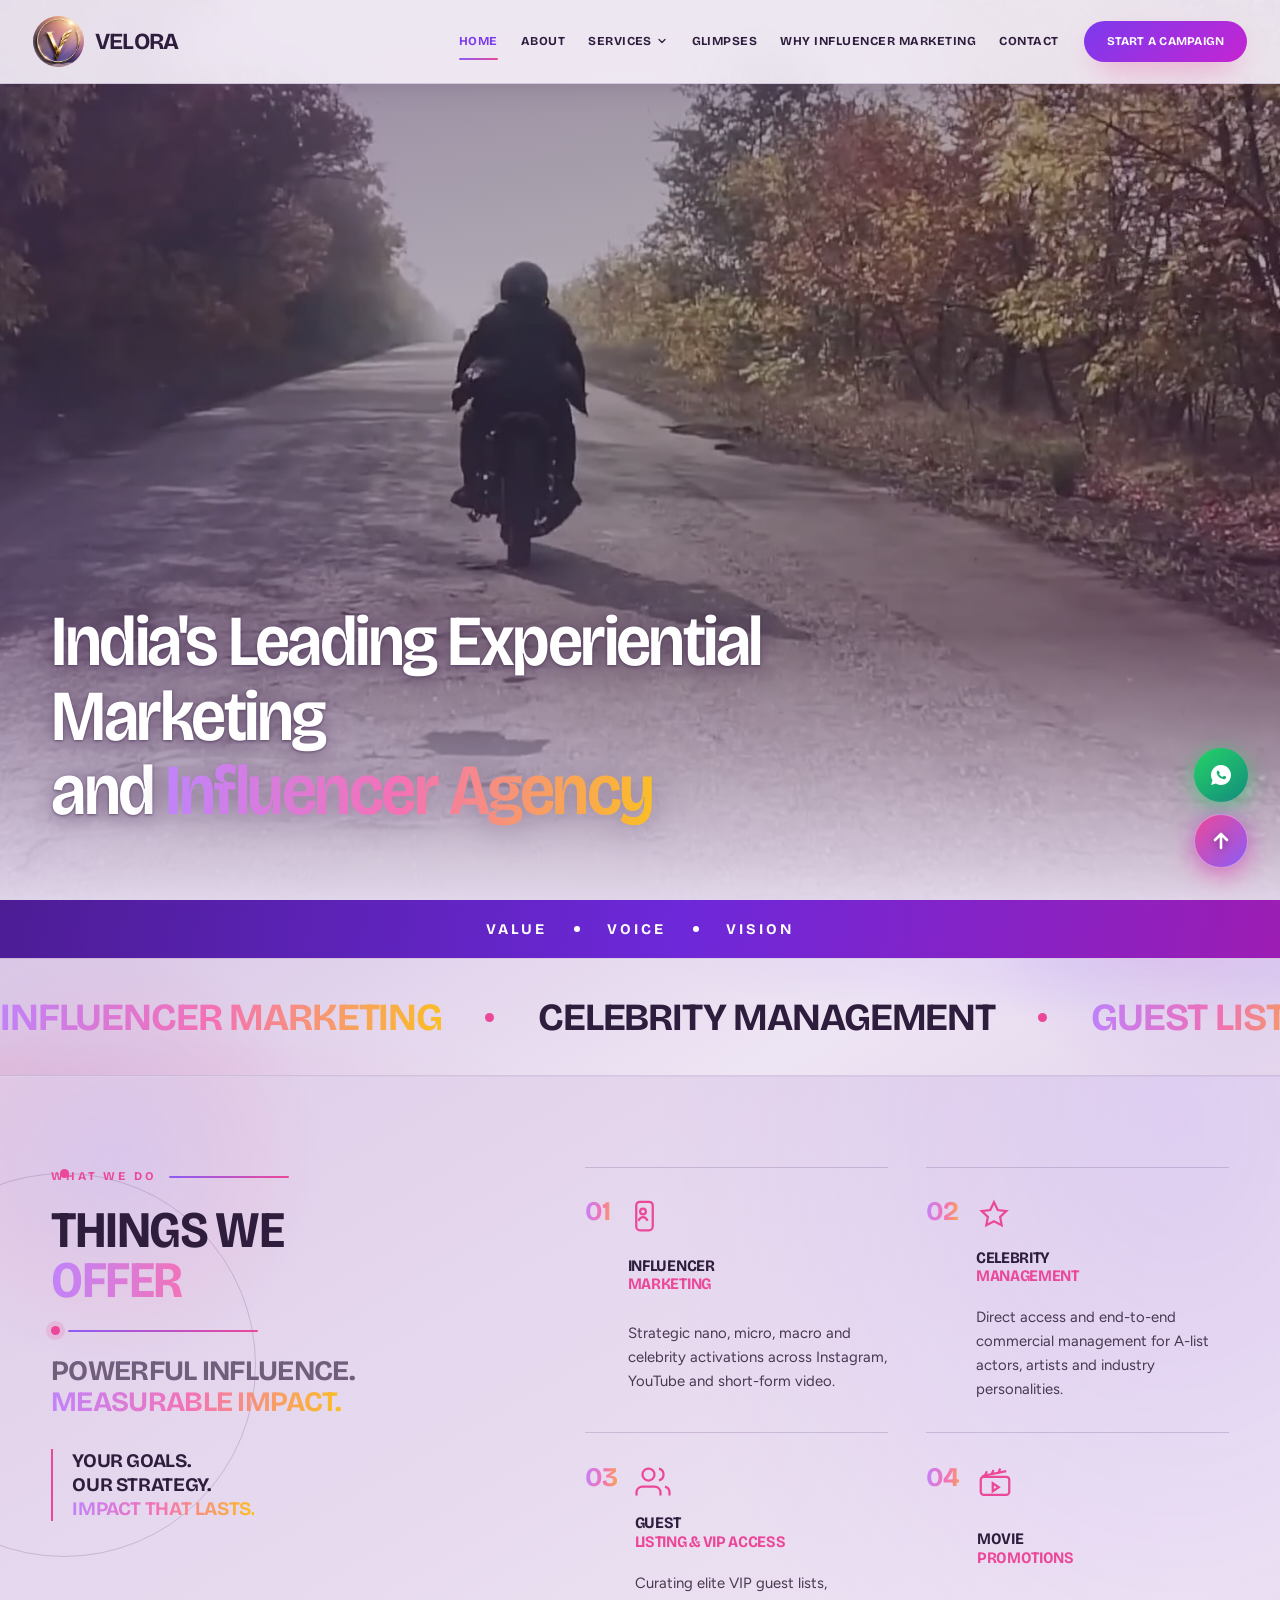
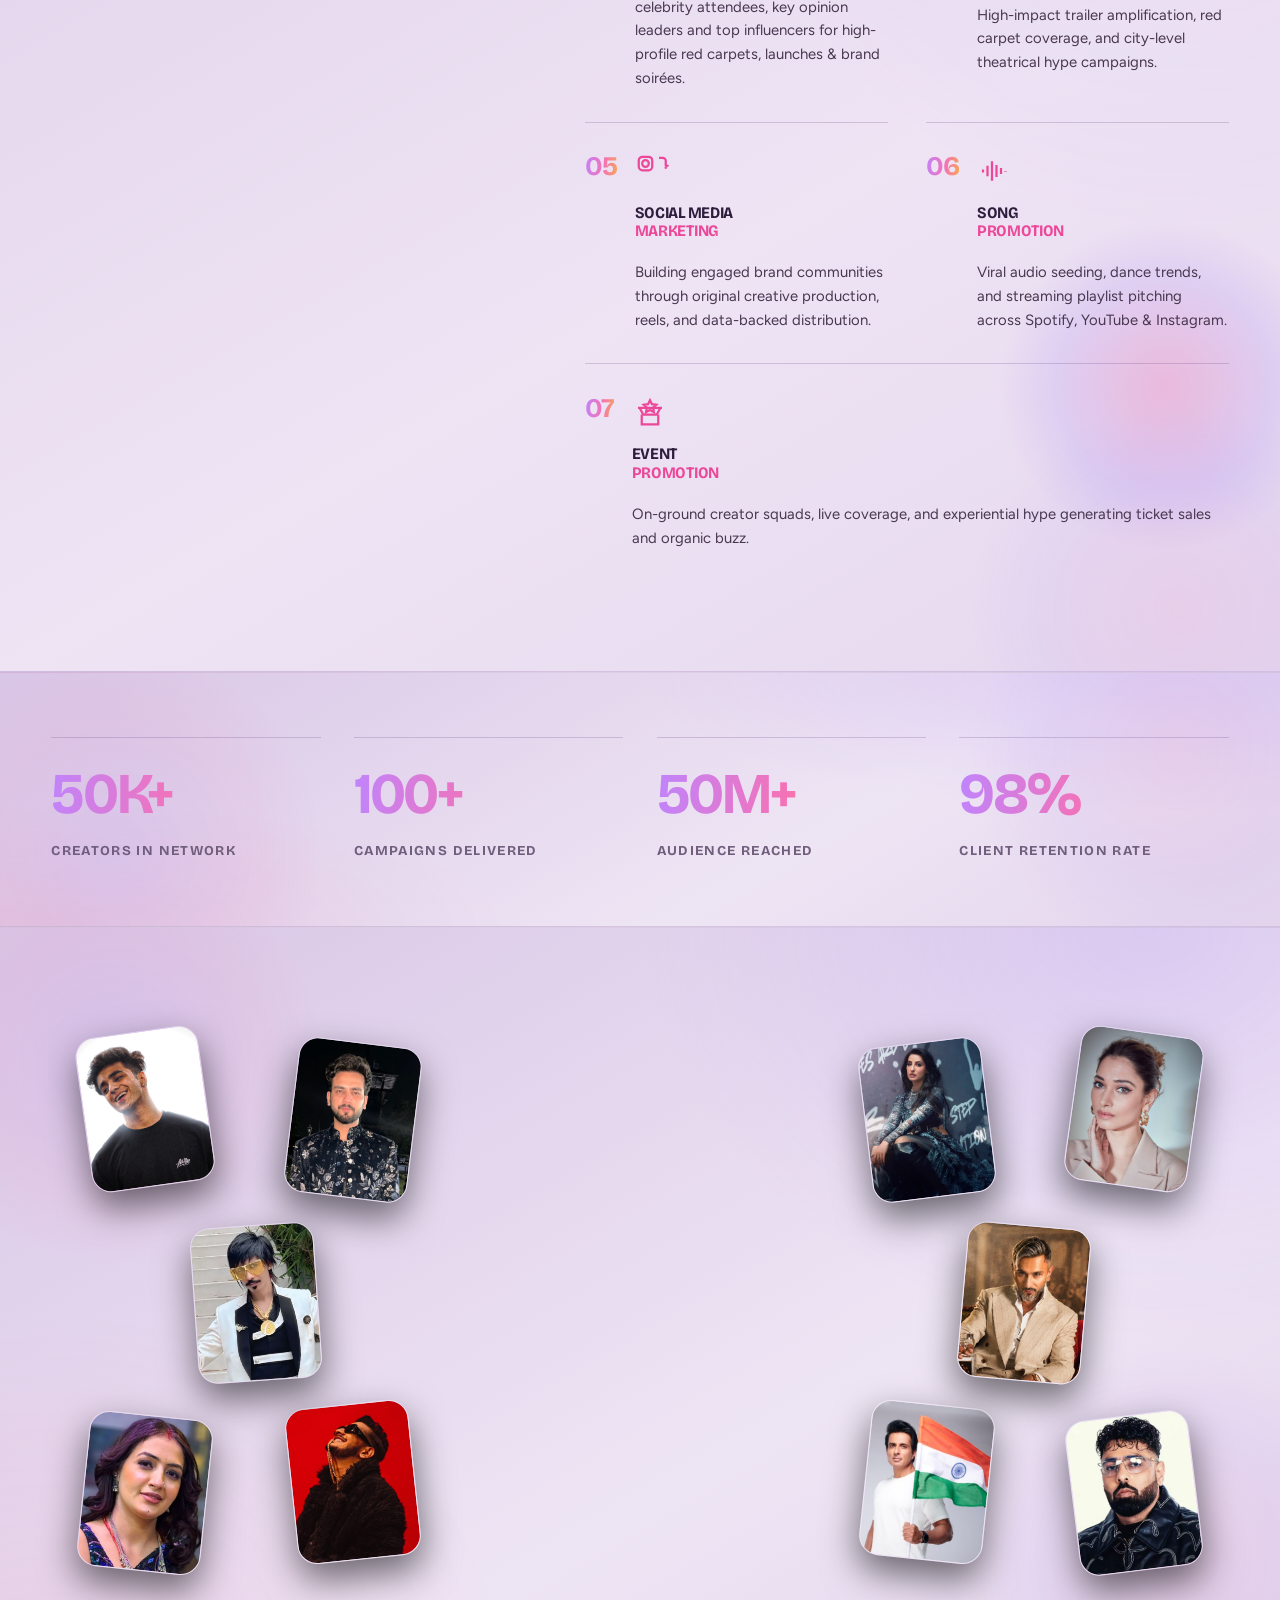
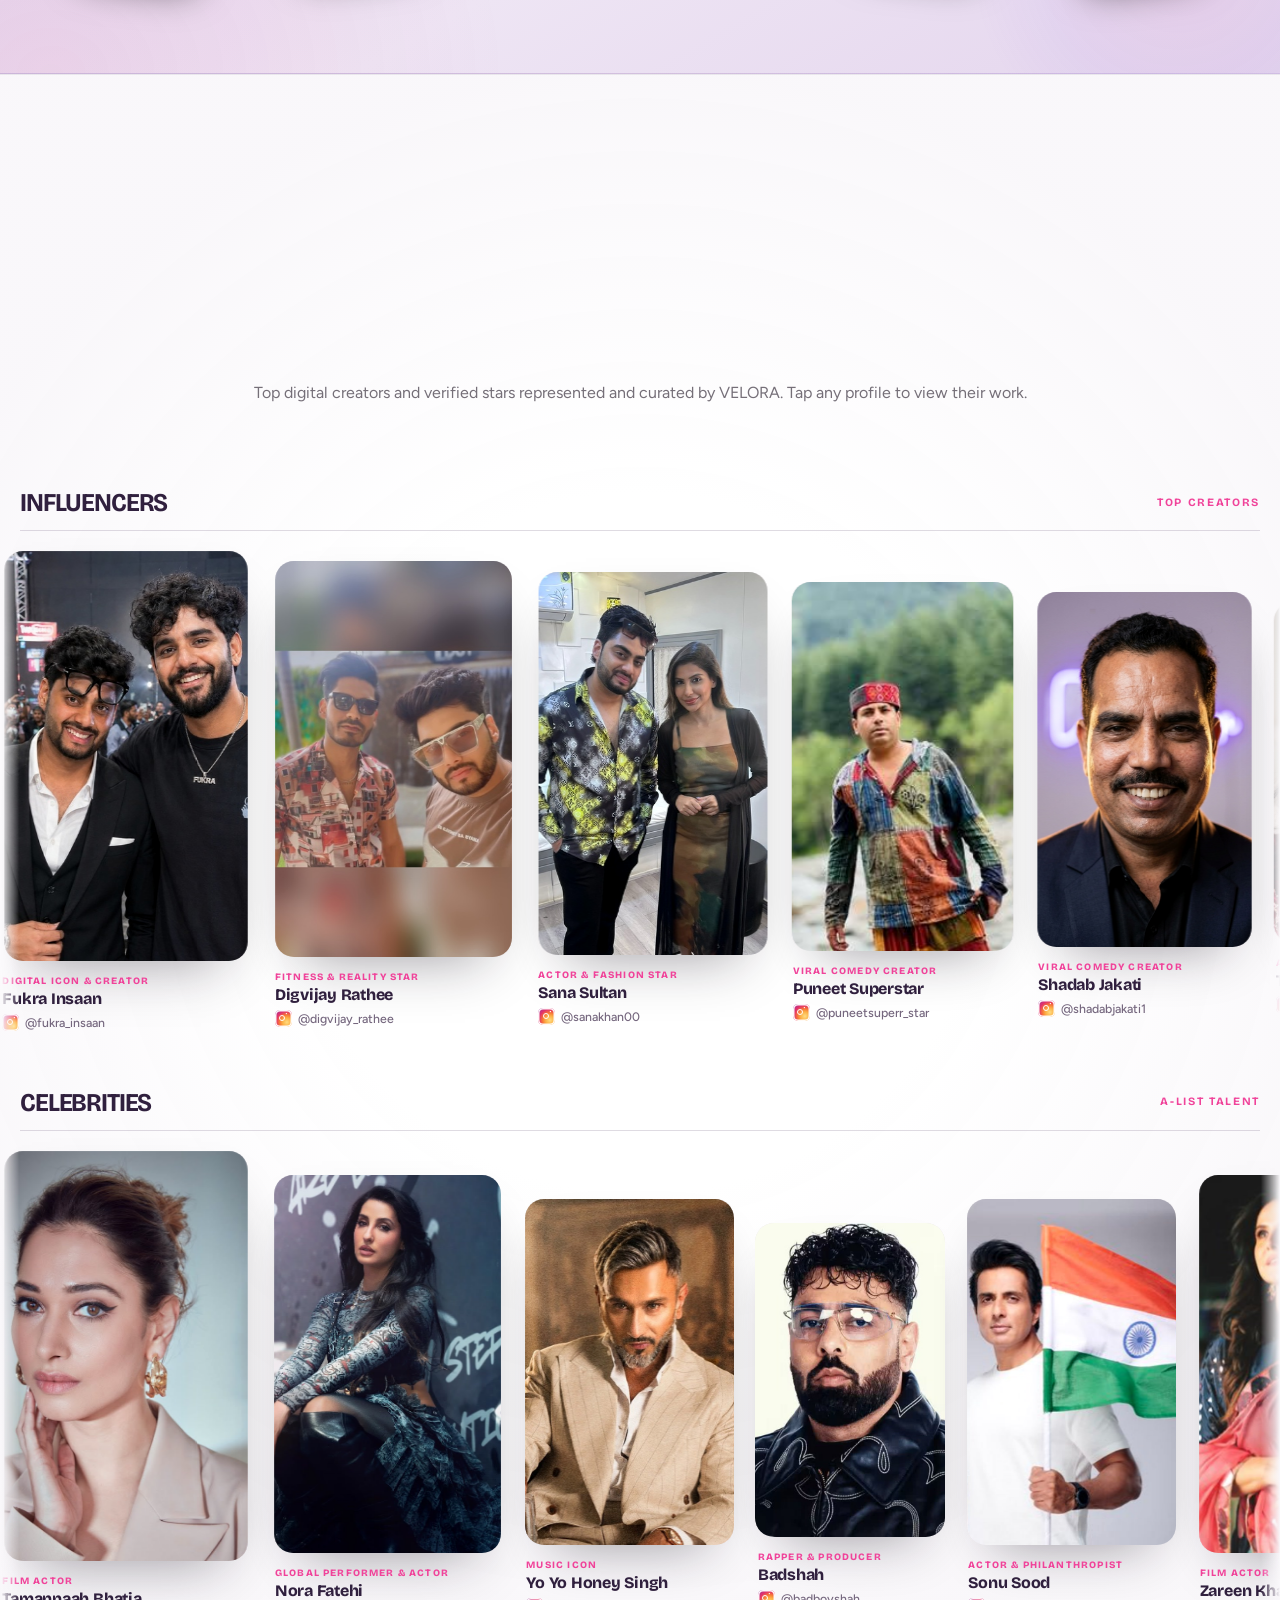
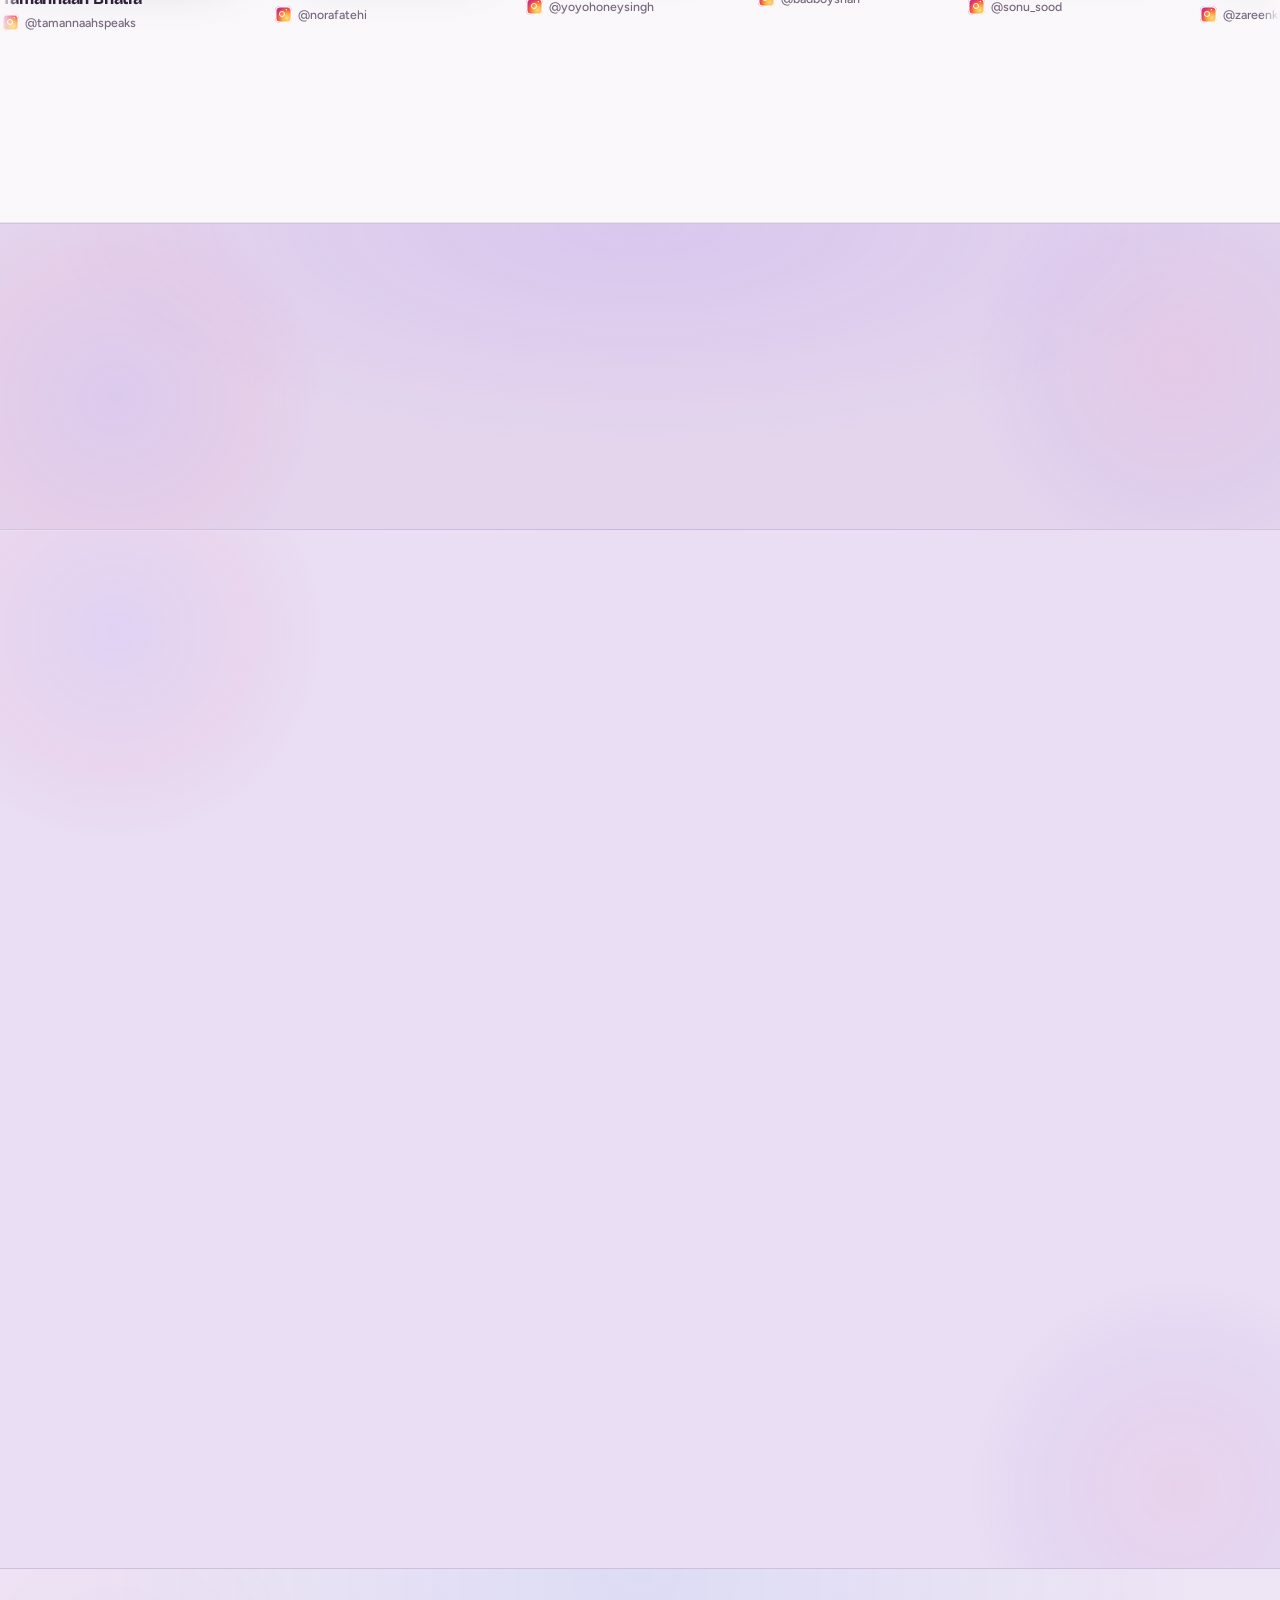
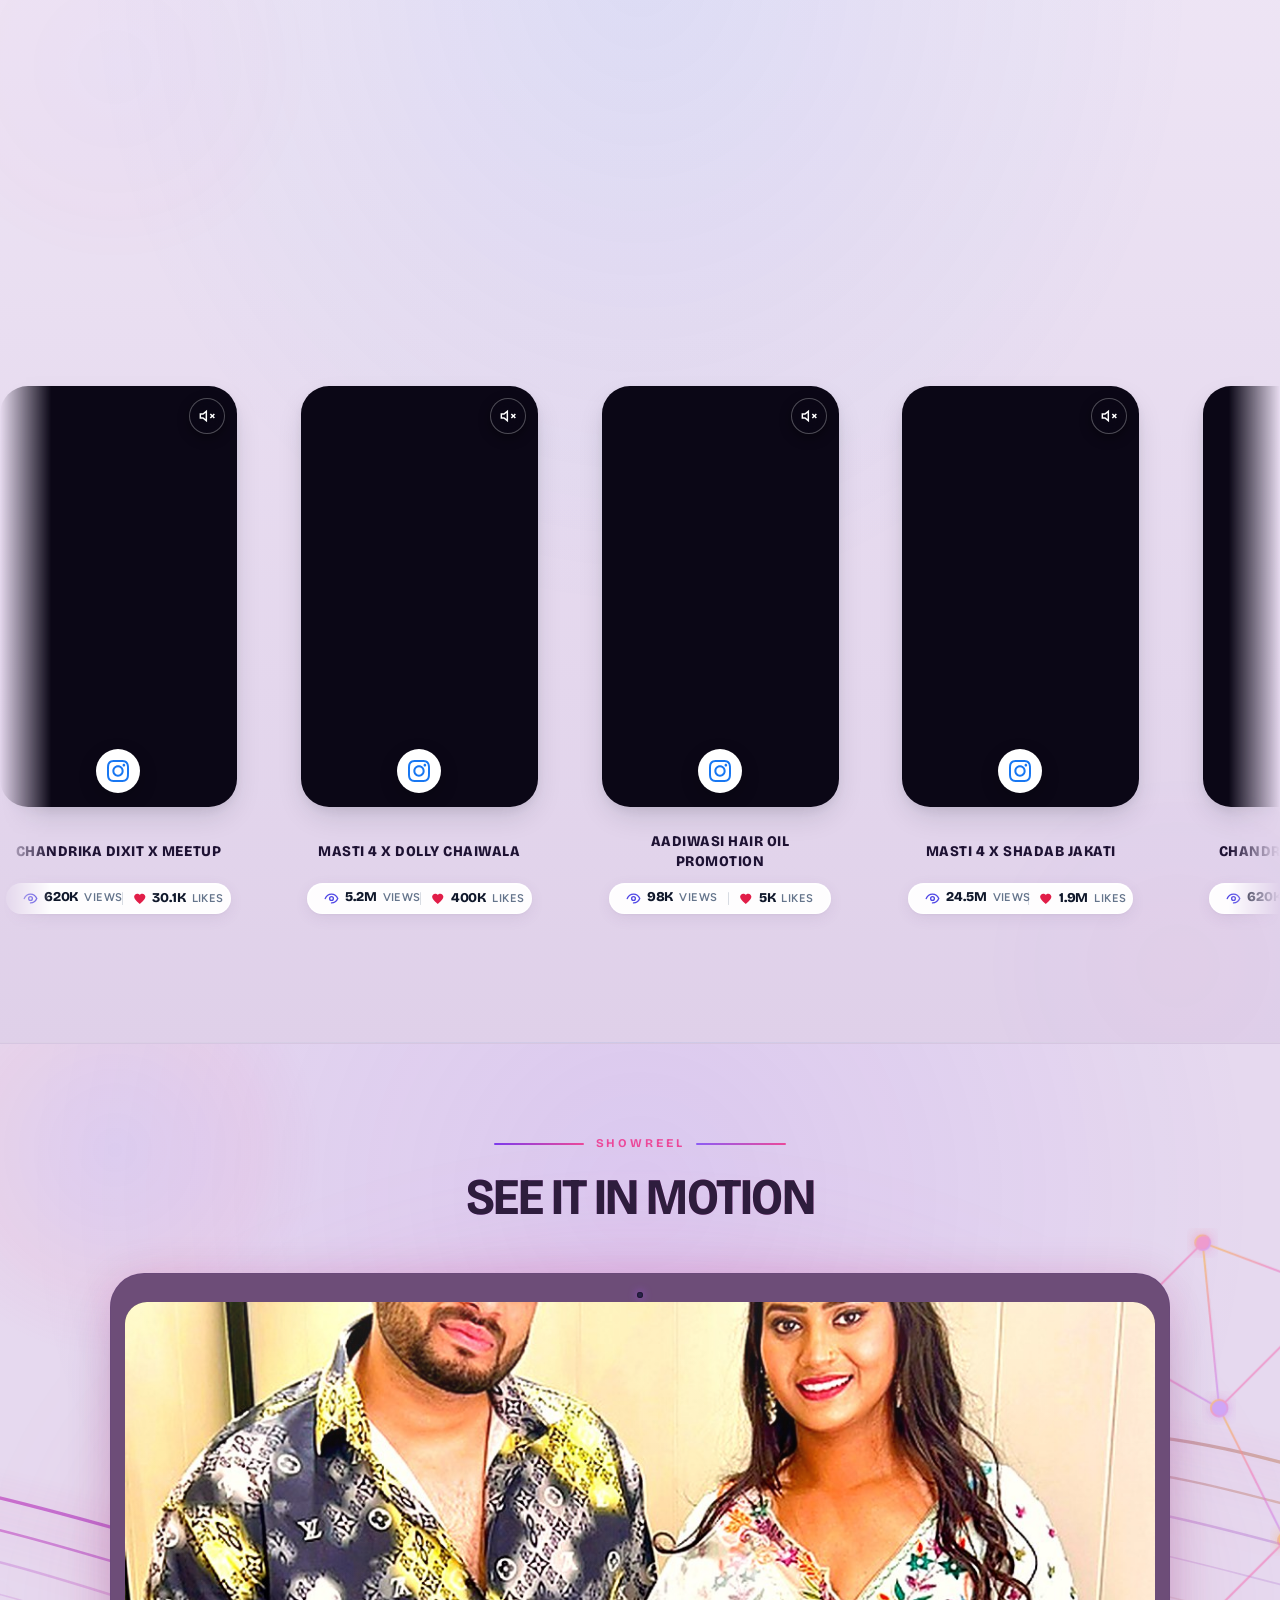
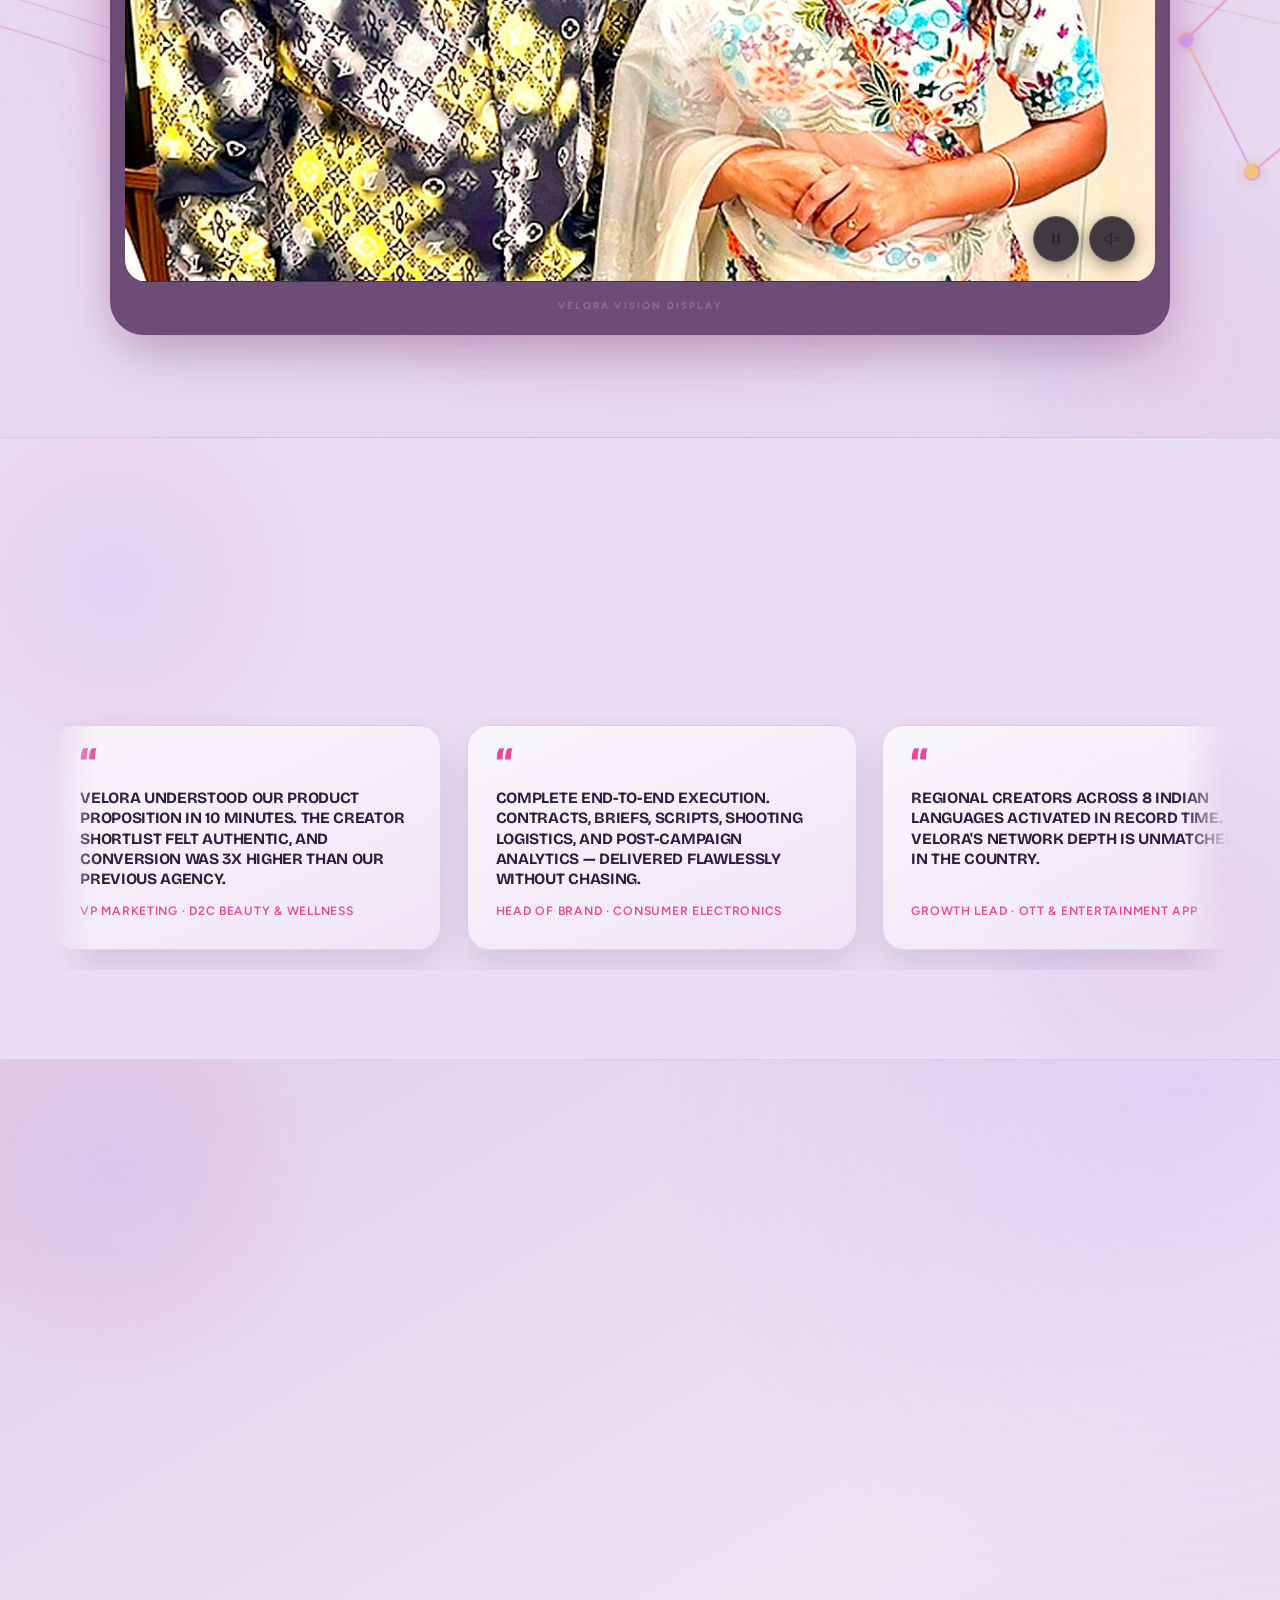
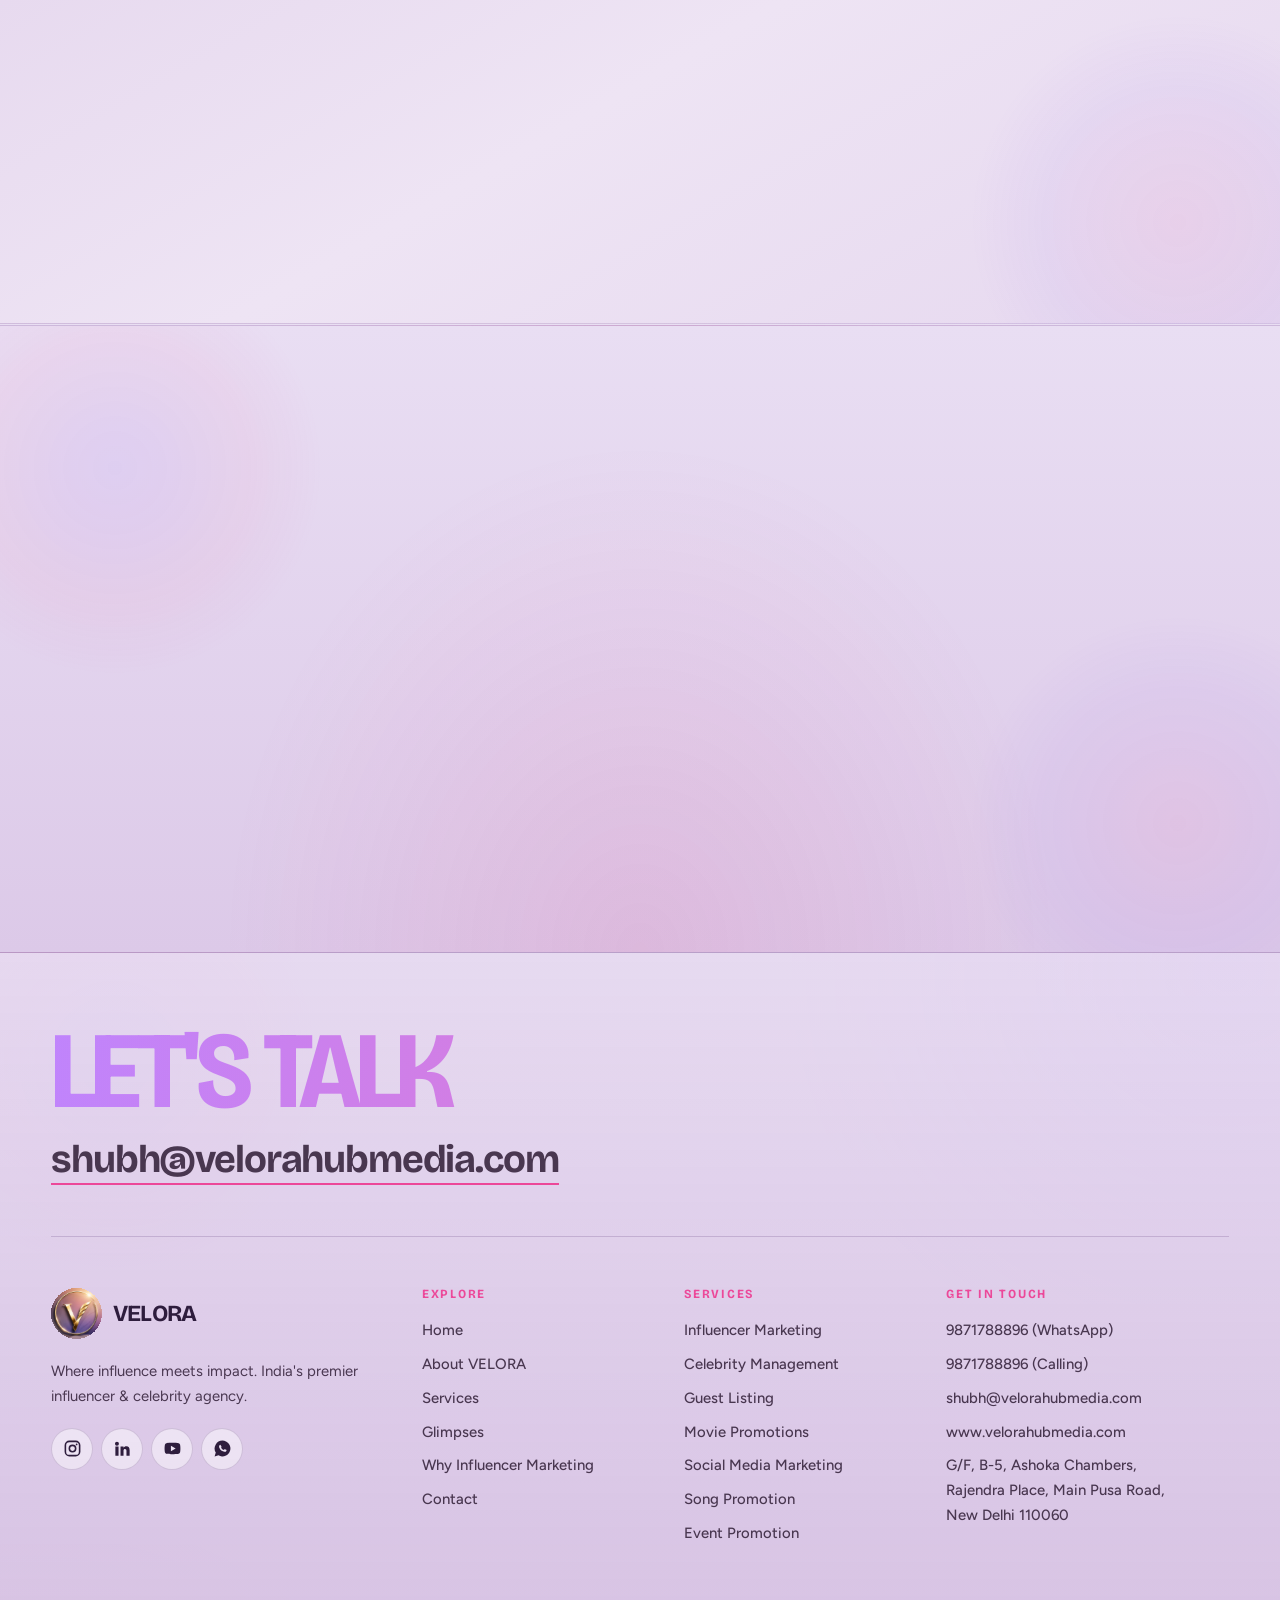
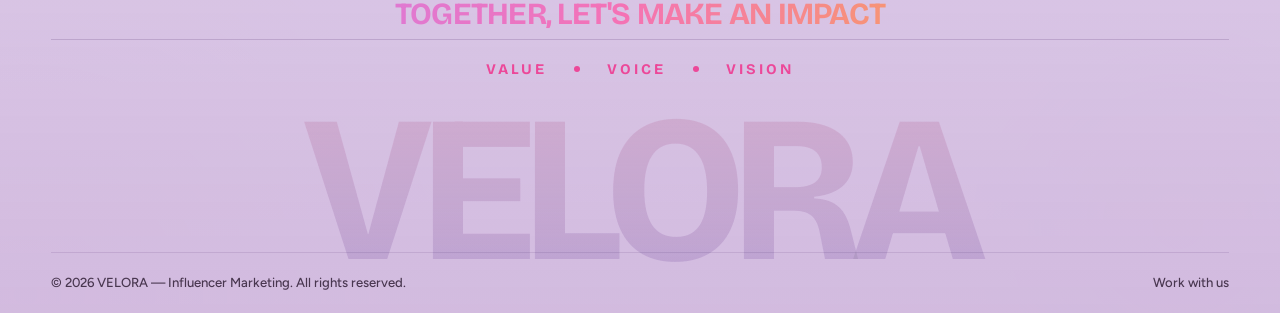
==== commit d5aa90dd: "Update official branding, verified Instagram handles, CEO Orbit gallery, and campaign reels" ====
--- a/index.html
+++ b/index.html
@@ -23,7 +23,7 @@
     <link
         href="https://fonts.googleapis.com/css2?family=Bricolage+Grotesque:opsz,wdth,wght@12..96,75..100,200..800&family=Figtree:ital,wght@0,300..900;1,300..900&display=swap"
         rel="stylesheet">
-<link rel="stylesheet" href="style.css?v=20260828-scrollfix-2">
+    <link rel="stylesheet" href="style.css?v=20260828-scrollfix-2">
     <link rel="stylesheet" href="theme.css?v=20260828-5">
     <!-- Enables the section load-in in style.css section 40. Inline and in
          <head> on purpose: it must land before first paint so sections are
@@ -38,7 +38,8 @@
     <div class="preloader" role="status" aria-live="polite">
         <div class="preloader-inner">
             <div class="brand" style="margin-bottom: 1.2rem; justify-content: center; pointer-events: none;">
-                <span class="brand-badge" style="width: 58px; height: 58px;"><img src="assets/velora-emblem.png" alt="VELORA"></span>
+                <span class="brand-badge" style="width: 58px; height: 58px;"><img src="assets/velora-emblem.png"
+                        alt="VELORA"></span>
                 <span class="brand-word" style="font-size: 2rem;">VELORA</span>
             </div>
             <div class="preloader-bar"><span></span></div>
@@ -103,8 +104,8 @@
         </nav>
         <div class="drawer-foot">
             <a href="tel:+919871788896">+91 98717 88896</a>
-            <a href="mailto:Shubh@peculiex.com">Shubh@peculiex.com</a>
-            <a href="https://www.peculiex.com" target="_blank" rel="noopener">www.peculiex.com</a>
+            <a href="mailto:shubh@velorahubmedia.com">shubh@velorahubmedia.com</a>
+            <a href="https://www.velorahubmedia.com" target="_blank" rel="noopener">www.velorahubmedia.com</a>
         </div>
     </div>
 
@@ -460,13 +461,13 @@
                                 <span class="talent-meta">@anjimaxuofficially</span>
                             </span>
                         </a>
-                        <a class="talent" href="https://www.instagram.com/_elnaaz_" target="_blank" rel="noopener">
+                        <a class="talent" href="https://www.instagram.com/iamelnaaz/" target="_blank" rel="noopener">
                             <span class="talent-photo"><img src="assets/talent/elnaaz-norouzi.jpg" alt="Elnaaz Norouzi"
                                     loading="lazy"></span>
                             <span class="talent-body">
                                 <span class="talent-role">Global Icon &amp; Model</span>
                                 <span class="talent-name">Elnaaz Norouzi</span>
-                                <span class="talent-meta">@_elnaaz_</span>
+                                <span class="talent-meta">@iamelnaaz</span>
                             </span>
                         </a>
 
@@ -541,14 +542,14 @@
                                 <span class="talent-meta">@anjimaxuofficially</span>
                             </span>
                         </a>
-                        <a class="talent" href="https://www.instagram.com/_elnaaz_" target="_blank" rel="noopener"
+                        <a class="talent" href="https://www.instagram.com/iamelnaaz/" target="_blank" rel="noopener"
                             aria-hidden="true" tabindex="-1">
                             <span class="talent-photo"><img src="assets/talent/elnaaz-norouzi.jpg" alt="Elnaaz Norouzi"
                                     loading="lazy"></span>
                             <span class="talent-body">
                                 <span class="talent-role">Global Icon &amp; Model</span>
                                 <span class="talent-name">Elnaaz Norouzi</span>
-                                <span class="talent-meta">@_elnaaz_</span>
+                                <span class="talent-meta">@iamelnaaz</span>
                             </span>
                         </a>
                     </div>
@@ -720,44 +721,63 @@
             <div class="shell">
                 <p class="trust-title" data-reveal>Trusted by India's Top Brands &amp; High-Growth Startups</p>
                 <!-- Single Row Continuous Marquee -->
-                <div class="trust-band" data-reveal style="--d:80ms; margin-top: 2rem; --dur: 55s;"
-                    aria-hidden="true">
+                <div class="trust-band" data-reveal style="--d:80ms; margin-top: 2rem; --dur: 55s;" aria-hidden="true">
                     <div class="trust-track">
                         <!-- Requested Brands (16 Brands) -->
                         <div class="client-logo"><img src="assets/clients/meesho.png" alt="Meesho" loading="lazy"></div>
                         <div class="client-logo"><img src="assets/clients/tiktok.svg" alt="TikTok" loading="lazy"></div>
-                        <div class="client-logo client-logo--wide"><img src="assets/clients/mamaearth.png" alt="Mamaearth" loading="lazy"></div>
+                        <div class="client-logo client-logo--wide"><img src="assets/clients/mamaearth.png"
+                                alt="Mamaearth" loading="lazy"></div>
                         <div class="client-logo"><img src="assets/clients/beardo.png" alt="Beardo" loading="lazy"></div>
-                        <div class="client-logo"><img src="assets/clients/tseries.svg" alt="T-Series" loading="lazy"></div>
+                        <div class="client-logo"><img src="assets/clients/tseries.svg" alt="T-Series" loading="lazy">
+                        </div>
                         <div class="client-logo"><img src="assets/clients/swiggy.svg" alt="Swiggy" loading="lazy"></div>
-                        <div class="client-logo client-logo--wide"><img src="assets/clients/astrotalk.png" alt="Astrotalk" loading="lazy"></div>
+                        <div class="client-logo client-logo--wide"><img src="assets/clients/astrotalk.png"
+                                alt="Astrotalk" loading="lazy"></div>
                         <div class="client-logo"><img src="assets/clients/finvoq.svg" alt="Finvoq" loading="lazy"></div>
-                        <div class="client-logo client-logo--square"><img src="assets/clients/flipkart.png" alt="Flipkart" loading="lazy"></div>
-                        <div class="client-logo"><img src="assets/clients/bellavita.png" alt="Bella Vita" loading="lazy"></div>
-                        <div class="client-logo"><img src="assets/clients/hyundai.svg" alt="Hyundai" loading="lazy"></div>
-                        <div class="client-logo"><img src="assets/clients/castrol.svg" alt="Castrol" loading="lazy"></div>
+                        <div class="client-logo client-logo--square"><img src="assets/clients/flipkart.png"
+                                alt="Flipkart" loading="lazy"></div>
+                        <div class="client-logo"><img src="assets/clients/bellavita.png" alt="Bella Vita"
+                                loading="lazy"></div>
+                        <div class="client-logo"><img src="assets/clients/hyundai.svg" alt="Hyundai" loading="lazy">
+                        </div>
+                        <div class="client-logo"><img src="assets/clients/castrol.svg" alt="Castrol" loading="lazy">
+                        </div>
                         <div class="client-logo"><img src="assets/clients/ludo.png" alt="Ludo" loading="lazy"></div>
-                        <div class="client-logo"><img src="assets/clients/abpnews.svg" alt="ABP News" loading="lazy"></div>
-                        <div class="client-logo"><img src="assets/clients/dainikjagran.png" alt="Dainik Jagran" loading="lazy"></div>
-                        <div class="client-logo"><img src="assets/clients/aajtak.svg" alt="Aaj Tak" loading="lazy"></div>
+                        <div class="client-logo"><img src="assets/clients/abpnews.svg" alt="ABP News" loading="lazy">
+                        </div>
+                        <div class="client-logo"><img src="assets/clients/dainikjagran.png" alt="Dainik Jagran"
+                                loading="lazy"></div>
+                        <div class="client-logo"><img src="assets/clients/aajtak.svg" alt="Aaj Tak" loading="lazy">
+                        </div>
 
                         <!-- Duplicate For Seamless Loop -->
                         <div class="client-logo"><img src="assets/clients/meesho.png" alt="Meesho" loading="lazy"></div>
                         <div class="client-logo"><img src="assets/clients/tiktok.svg" alt="TikTok" loading="lazy"></div>
-                        <div class="client-logo client-logo--wide"><img src="assets/clients/mamaearth.png" alt="Mamaearth" loading="lazy"></div>
+                        <div class="client-logo client-logo--wide"><img src="assets/clients/mamaearth.png"
+                                alt="Mamaearth" loading="lazy"></div>
                         <div class="client-logo"><img src="assets/clients/beardo.png" alt="Beardo" loading="lazy"></div>
-                        <div class="client-logo"><img src="assets/clients/tseries.svg" alt="T-Series" loading="lazy"></div>
+                        <div class="client-logo"><img src="assets/clients/tseries.svg" alt="T-Series" loading="lazy">
+                        </div>
                         <div class="client-logo"><img src="assets/clients/swiggy.svg" alt="Swiggy" loading="lazy"></div>
-                        <div class="client-logo client-logo--wide"><img src="assets/clients/astrotalk.png" alt="Astrotalk" loading="lazy"></div>
+                        <div class="client-logo client-logo--wide"><img src="assets/clients/astrotalk.png"
+                                alt="Astrotalk" loading="lazy"></div>
                         <div class="client-logo"><img src="assets/clients/finvoq.svg" alt="Finvoq" loading="lazy"></div>
-                        <div class="client-logo client-logo--square"><img src="assets/clients/flipkart.png" alt="Flipkart" loading="lazy"></div>
-                        <div class="client-logo"><img src="assets/clients/bellavita.png" alt="Bella Vita" loading="lazy"></div>
-                        <div class="client-logo"><img src="assets/clients/hyundai.svg" alt="Hyundai" loading="lazy"></div>
-                        <div class="client-logo"><img src="assets/clients/castrol.svg" alt="Castrol" loading="lazy"></div>
+                        <div class="client-logo client-logo--square"><img src="assets/clients/flipkart.png"
+                                alt="Flipkart" loading="lazy"></div>
+                        <div class="client-logo"><img src="assets/clients/bellavita.png" alt="Bella Vita"
+                                loading="lazy"></div>
+                        <div class="client-logo"><img src="assets/clients/hyundai.svg" alt="Hyundai" loading="lazy">
+                        </div>
+                        <div class="client-logo"><img src="assets/clients/castrol.svg" alt="Castrol" loading="lazy">
+                        </div>
                         <div class="client-logo"><img src="assets/clients/ludo.png" alt="Ludo" loading="lazy"></div>
-                        <div class="client-logo"><img src="assets/clients/abpnews.svg" alt="ABP News" loading="lazy"></div>
-                        <div class="client-logo"><img src="assets/clients/dainikjagran.png" alt="Dainik Jagran" loading="lazy"></div>
-                        <div class="client-logo"><img src="assets/clients/aajtak.svg" alt="Aaj Tak" loading="lazy"></div>
+                        <div class="client-logo"><img src="assets/clients/abpnews.svg" alt="ABP News" loading="lazy">
+                        </div>
+                        <div class="client-logo"><img src="assets/clients/dainikjagran.png" alt="Dainik Jagran"
+                                loading="lazy"></div>
+                        <div class="client-logo"><img src="assets/clients/aajtak.svg" alt="Aaj Tak" loading="lazy">
+                        </div>
                     </div>
                 </div>
             </div>
@@ -784,10 +804,16 @@
                             Driving the new era of influencer and experiential marketing across India with high-impact
                             partnerships and strategic clarity.
                         </p>
-                        <div class="founder-actions" style="margin-top: 1.25rem; display: flex; gap: 1rem; flex-wrap: wrap;">
+                        <div class="founder-actions"
+                            style="margin-top: 1.25rem; display: flex; gap: 1rem; flex-wrap: wrap;">
                             <a class="btn btn-gold btn-sm magnetic" href="#enquiry">Talk To Shubh</a>
                             <a class="btn btn-ghost btn-sm magnetic" href="tel:+919871788896">
-                                <svg viewBox="0 0 24 24" width="14" height="14" fill="none" stroke="currentColor" stroke-width="2" stroke-linecap="round" style="margin-right: 4px; vertical-align: -2px;"><path d="M22 16.92v3a2 2 0 0 1-2.18 2 19.79 19.79 0 0 1-8.63-3.07 19.5 19.5 0 0 1-6-6 19.79 19.79 0 0 1-3.07-8.67A2 2 0 0 1 4.11 2h3a2 2 0 0 1 2 1.72 12.84 12.84 0 0 0 .7 2.81 2 2 0 0 1-.45 2.11L8.09 9.91a16 16 0 0 0 6 6l1.27-1.27a2 2 0 0 1 2.11-.45 12.84 12.84 0 0 0 2.81.7A2 2 0 0 1 22 16.92z"/></svg>
+                                <svg viewBox="0 0 24 24" width="14" height="14" fill="none" stroke="currentColor"
+                                    stroke-width="2" stroke-linecap="round"
+                                    style="margin-right: 4px; vertical-align: -2px;">
+                                    <path
+                                        d="M22 16.92v3a2 2 0 0 1-2.18 2 19.79 19.79 0 0 1-8.63-3.07 19.5 19.5 0 0 1-6-6 19.79 19.79 0 0 1-3.07-8.67A2 2 0 0 1 4.11 2h3a2 2 0 0 1 2 1.72 12.84 12.84 0 0 0 .7 2.81 2 2 0 0 1-.45 2.11L8.09 9.91a16 16 0 0 0 6 6l1.27-1.27a2 2 0 0 1 2.11-.45 12.84 12.84 0 0 0 2.81.7A2 2 0 0 1 22 16.92z" />
+                                </svg>
                                 Call Direct
                             </a>
                         </div>
@@ -804,111 +830,124 @@
 
                     <!-- Floating Ambient Stat Badges -->
                     <div class="orbit-stat-pill stat-pill-tl">
-                        <svg viewBox="0 0 24 24" fill="none" stroke="currentColor" stroke-width="2"><path d="M12 2l3.09 6.26L22 9.27l-5 4.87 1.18 6.88L12 17.77l-6.18 3.25L7 14.14 2 9.27l6.91-1.01L12 2z"/></svg>
+                        <svg viewBox="0 0 24 24" fill="none" stroke="currentColor" stroke-width="2">
+                            <path
+                                d="M12 2l3.09 6.26L22 9.27l-5 4.87 1.18 6.88L12 17.77l-6.18 3.25L7 14.14 2 9.27l6.91-1.01L12 2z" />
+                        </svg>
                         <span>50,000+ Creators Network</span>
                     </div>
                     <div class="orbit-stat-pill stat-pill-tr">
-                        <svg viewBox="0 0 24 24" fill="none" stroke="currentColor" stroke-width="2"><polygon points="13 2 3 14 12 14 11 22 21 10 12 10 13 2"/></svg>
+                        <svg viewBox="0 0 24 24" fill="none" stroke="currentColor" stroke-width="2">
+                            <polygon points="13 2 3 14 12 14 11 22 21 10 12 10 13 2" />
+                        </svg>
                         <span>3.8x Viral Reach</span>
                     </div>
                     <div class="orbit-stat-pill stat-pill-bl">
-                        <svg viewBox="0 0 24 24" fill="none" stroke="currentColor" stroke-width="2"><path d="M6 3h12l4 6-10 13L2 9z"/><path d="M11 3 8 9l4 13 4-13-3-6"/><path d="M2 9h20"/></svg>
+                        <svg viewBox="0 0 24 24" fill="none" stroke="currentColor" stroke-width="2">
+                            <path d="M6 3h12l4 6-10 13L2 9z" />
+                            <path d="M11 3 8 9l4 13 4-13-3-6" />
+                            <path d="M2 9h20" />
+                        </svg>
                         <span>A-List Celebrity Desk</span>
                     </div>
                     <div class="orbit-stat-pill stat-pill-br">
-                        <svg viewBox="0 0 24 24" fill="none" stroke="currentColor" stroke-width="2"><circle cx="12" cy="12" r="10"/><path d="M12 2a15.3 15.3 0 0 1 4 10 15.3 15.3 0 0 1-4 10 15.3 15.3 0 0 1-4-10 15.3 15.3 0 0 1 4-10z"/></svg>
+                        <svg viewBox="0 0 24 24" fill="none" stroke="currentColor" stroke-width="2">
+                            <circle cx="12" cy="12" r="10" />
+                            <path
+                                d="M12 2a15.3 15.3 0 0 1 4 10 15.3 15.3 0 0 1-4 10 15.3 15.3 0 0 1-4-10 15.3 15.3 0 0 1 4-10z" />
+                        </svg>
                         <span>Pan-India Brand IP</span>
                     </div>
 
                     <!-- Orbiting Satellite Nodes (Around the Center Circle) -->
                     <div class="orbit-satellites-track">
-                        
-                        <!-- Satellite 1: Top (Nora Fatehi) -->
+
+                        <!-- Satellite 1: Top (Fukra Insaan) -->
                         <div class="orbit-node node-1">
-                            <div class="orbit-node-inner">
-                                <img src="assets/talent/nora-fatehi.jpg" alt="Nora Fatehi">
+                            <a class="orbit-node-inner" href="https://www.instagram.com/fukra_insaan/" target="_blank" rel="noopener" aria-label="Visit Fukra Insaan Instagram">
+                                <img src="assets/gallery/fukra-insaan.jpg" alt="Fukra Insaan">
                                 <div class="orbit-node-info">
-                                    <strong>Nora Fatehi</strong>
-                                    <span class="node-tag">Celebrity</span>
+                                    <strong>Fukra Insaan</strong>
+                                    <span class="node-tag">Digital Icon</span>
                                 </div>
-                            </div>
-                        </div>
-
-                        <!-- Satellite 2: Top-Right (Tamannaah Bhatia) -->
+                            </a>
+                        </div>
+
+                        <!-- Satellite 2: Top-Right (Elvish Yadav) -->
                         <div class="orbit-node node-2">
-                            <div class="orbit-node-inner">
-                                <img src="assets/talent/tamannaah-bhatia.jpg" alt="Tamannaah Bhatia">
-                                <div class="orbit-node-info">
-                                    <strong>Tamannaah</strong>
-                                    <span class="node-tag">Cinema Star</span>
-                                </div>
-                            </div>
-                        </div>
-
-                        <!-- Satellite 3: Right (Anjali Arora) -->
-                        <div class="orbit-node node-3">
-                            <div class="orbit-node-inner">
-                                <img src="assets/talent/anjali-arora.jpg" alt="Anjali Arora">
-                                <div class="orbit-node-info">
-                                    <strong>Anjali Arora</strong>
-                                    <span class="node-tag">500K+ Sensation</span>
-                                </div>
-                            </div>
-                        </div>
-
-                        <!-- Satellite 4: Bottom-Right (Elvish Yadav) -->
-                        <div class="orbit-node node-4">
-                            <div class="orbit-node-inner">
-                                <img src="assets/talent/elvish-yadav.jpg" alt="Elvish Yadav">
+                            <a class="orbit-node-inner" href="https://www.instagram.com/elvish_yadav/" target="_blank" rel="noopener" aria-label="Visit Elvish Yadav Instagram">
+                                <img src="assets/gallery/elvish-yadav.jpg" alt="Elvish Yadav">
                                 <div class="orbit-node-info">
                                     <strong>Elvish Yadav</strong>
                                     <span class="node-tag">Digital Star</span>
                                 </div>
-                            </div>
-                        </div>
-
-                        <!-- Satellite 5: Bottom (Badshah) -->
-                        <div class="orbit-node node-5">
-                            <div class="orbit-node-inner">
-                                <img src="assets/talent/badshah.jpg" alt="Badshah">
+                            </a>
+                        </div>
+
+                        <!-- Satellite 3: Right (Dolly Chaiwala) -->
+                        <div class="orbit-node node-3">
+                            <a class="orbit-node-inner" href="https://www.instagram.com/dolly_ki_tapri_nagpur/" target="_blank" rel="noopener" aria-label="Visit Dolly Chaiwala Instagram">
+                                <img src="assets/gallery/dolly-chaiwala.jpg" alt="Dolly Chaiwala">
                                 <div class="orbit-node-info">
-                                    <strong>Badshah</strong>
+                                    <strong>Dolly Chaiwala</strong>
+                                    <span class="node-tag">Viral Sensation</span>
+                                </div>
+                            </a>
+                        </div>
+
+                        <!-- Satellite 4: Bottom-Right (Jubin Nautiyal) -->
+                        <div class="orbit-node node-4">
+                            <a class="orbit-node-inner" href="https://www.instagram.com/jubin_nautiyal/" target="_blank" rel="noopener" aria-label="Visit Jubin Nautiyal Instagram">
+                                <img src="assets/gallery/jubin-nautiyal.jpg" alt="Jubin Nautiyal">
+                                <div class="orbit-node-info">
+                                    <strong>Jubin Nautiyal</strong>
                                     <span class="node-tag">Music Icon</span>
                                 </div>
-                            </div>
-                        </div>
-
-                        <!-- Satellite 6: Bottom-Left (Munawar Faruqui) -->
+                            </a>
+                        </div>
+
+                        <!-- Satellite 5: Bottom (Armaan Malik) -->
+                        <div class="orbit-node node-5">
+                            <a class="orbit-node-inner" href="https://www.instagram.com/armaan__malik9/" target="_blank" rel="noopener" aria-label="Visit Armaan Malik Instagram">
+                                <img src="assets/gallery/armaan-malik.jpg" alt="Armaan Malik">
+                                <div class="orbit-node-info">
+                                    <strong>Armaan Malik</strong>
+                                    <span class="node-tag">Creator &amp; Singer</span>
+                                </div>
+                            </a>
+                        </div>
+
+                        <!-- Satellite 6: Bottom-Left (Digvijay Rathee) -->
                         <div class="orbit-node node-6">
-                            <div class="orbit-node-inner">
-                                <img src="assets/talent/munawar-faruqui.jpg" alt="Munawar Faruqui">
+                            <a class="orbit-node-inner" href="https://www.instagram.com/digvijay_rathee/" target="_blank" rel="noopener" aria-label="Visit Digvijay Rathee Instagram">
+                                <img src="assets/gallery/digvijay-rathee.jpg" alt="Digvijay Rathee">
                                 <div class="orbit-node-info">
-                                    <strong>Munawar</strong>
-                                    <span class="node-tag">Trendsetter</span>
+                                    <strong>Digvijay Rathee</strong>
+                                    <span class="node-tag">Reality Star</span>
                                 </div>
-                            </div>
-                        </div>
-
-                        <!-- Satellite 7: Left (Elnaaz Norouzi) -->
+                            </a>
+                        </div>
+
+                        <!-- Satellite 7: Left (Sana Sultan) -->
                         <div class="orbit-node node-7">
-                            <div class="orbit-node-inner">
-                                <img src="assets/talent/elnaaz-norouzi.jpg" alt="Elnaaz Norouzi">
+                            <a class="orbit-node-inner" href="https://www.instagram.com/sanakhan00/" target="_blank" rel="noopener" aria-label="Visit Sana Sultan Instagram">
+                                <img src="assets/gallery/sana-sultan.jpg" alt="Sana Sultan">
                                 <div class="orbit-node-info">
-                                    <strong>Elnaaz N.</strong>
-                                    <span class="node-tag">Global Star</span>
+                                    <strong>Sana Sultan</strong>
+                                    <span class="node-tag">Lifestyle Star</span>
                                 </div>
-                            </div>
-                        </div>
-
-                        <!-- Satellite 8: Top-Left (Chandrika Dixit) -->
+                            </a>
+                        </div>
+
+                        <!-- Satellite 8: Top-Left (Puneet Superstar) -->
                         <div class="orbit-node node-8">
-                            <div class="orbit-node-inner">
-                                <img src="assets/talent/chandrika-dixit.jpg" alt="Chandrika Dixit">
+                            <a class="orbit-node-inner" href="https://www.instagram.com/puneetsuperr_star/" target="_blank" rel="noopener" aria-label="Visit Puneet Superstar Instagram">
+                                <img src="assets/gallery/puneet-superstar.jpg" alt="Puneet Superstar">
                                 <div class="orbit-node-info">
-                                    <strong>Chandrika D.</strong>
-                                    <span class="node-tag">Viral Star</span>
+                                    <strong>Puneet Superstar</strong>
+                                    <span class="node-tag">Viral Legend</span>
                                 </div>
-                            </div>
+                            </a>
                         </div>
 
                     </div>
@@ -919,13 +958,19 @@
                         <div class="center-hub-avatar-frame">
                             <img src="assets/main_ceo.PNG" alt="Shubh Gupta - Founder & CEO VELORA">
                             <span class="center-hub-crown" title="Founder & CEO">
-                                <svg viewBox="0 0 24 24" fill="none" stroke="currentColor" stroke-width="2"><path d="M12 2l3.09 6.26L22 9.27l-5 4.87 1.18 6.88L12 17.77l-6.18 3.25L7 14.14 2 9.27l6.91-1.01L12 2z"/></svg>
+                                <svg viewBox="0 0 24 24" fill="none" stroke="currentColor" stroke-width="2">
+                                    <path
+                                        d="M12 2l3.09 6.26L22 9.27l-5 4.87 1.18 6.88L12 17.77l-6.18 3.25L7 14.14 2 9.27l6.91-1.01L12 2z" />
+                                </svg>
                             </span>
                         </div>
                         <div class="center-hub-label-card">
                             <div class="center-hub-name">
                                 Shubh Gupta
-                                <svg class="verified-check" viewBox="0 0 24 24" fill="currentColor"><path d="M12 2C6.48 2 2 6.48 2 12s4.48 10 10 10 10-4.48 10-10S17.52 2 12 2zm-2 15-5-5 1.41-1.41L10 14.17l7.59-7.59L19 8l-9 9z"/></svg>
+                                <svg class="verified-check" viewBox="0 0 24 24" fill="currentColor">
+                                    <path
+                                        d="M12 2C6.48 2 2 6.48 2 12s4.48 10 10 10 10-4.48 10-10S17.52 2 12 2zm-2 15-5-5 1.41-1.41L10 14.17l7.59-7.59L19 8l-9 9z" />
+                                </svg>
                             </div>
                             <div class="center-hub-title">Founder &amp; CEO, VELORA</div>
                         </div>
@@ -947,7 +992,7 @@
                     <div class="rule mx-auto" data-reveal
                         style="margin-inline: auto; margin-top: 1rem; margin-bottom: 1.5rem;"><span
                             class="spark"></span></div>
-                        <div class="lead" data-reveal style="--d:120ms; margin-inline: auto;">
+                    <div class="lead" data-reveal style="--d:120ms; margin-inline: auto;">
                         Experience the viral impact of our top creator collaborations. Real views, real engagement, real
                         growth.
                     </div>
@@ -957,413 +1002,625 @@
             <!-- Reels Scrolling Marquee -->
             <div class="campaigns-marquee" aria-label="Creator Campaigns Reels">
                 <div class="campaigns-track">
-                    <!-- Set 1 (Alternating: Non-Masti -> Masti 4 -> Non-Masti -> Masti 4) -->
-
-                    <!-- 1. Chandrika x Meetup -->
-                    <div class="reel-card">
+                    <!-- 1. Chandrika Dixit x Meetup -->
+                    <div class="reel-card" data-reel-url="https://www.instagram.com/reel/C9uf1kuStEN/?igsh=MWJmbmdkbHV0eG02bQ==">
+                        <a class="reel-card-overlay" href="https://www.instagram.com/reel/C9uf1kuStEN/?igsh=MWJmbmdkbHV0eG02bQ==" target="_blank" rel="noopener" aria-label="Watch Chandrika Dixit x Meetup on Instagram"></a>
                         <div class="reel-video-wrap">
                             <video src="assets/Chandrika x Meetup.mp4" data-preview-start="14" autoplay loop muted playsinline preload="metadata"></video>
-                            <div class="reel-platform-badge">
-                                <svg viewBox="0 0 24 24" fill="currentColor"><path d="M12 2.163c3.204 0 3.584.012 4.85.07 3.252.148 4.771 1.691 4.919 4.919.058 1.265.069 1.645.069 4.849 0 3.205-.012 3.584-.069 4.849-.149 3.225-1.664 4.771-4.919 4.919-1.266.058-1.644.07-4.85.07-3.204 0-3.584-.012-4.849-.07-3.26-.149-4.771-1.699-4.919-4.92-.058-1.265-.07-1.644-.07-4.849 0-3.204.013-3.583.07-4.849.149-3.227 1.664-4.771 4.919-4.919 1.266-.057 1.645-.069 4.849-.069zm0-2.163c-3.259 0-3.667.014-4.947.072-4.358.2-6.78 2.618-6.98 6.98-.059 1.281-.073 1.689-.073 4.948 0 3.259.014 3.668.072 4.948.2 4.358 2.618 6.78 6.98 6.98 1.281.058 1.689.072 4.948.072 3.259 0 3.668-.014 4.948-.072 4.354-.2 6.782-2.618 6.979-6.98.059-1.28.073-1.689.073-4.948 0-3.259-.014-3.667-.072-4.947-.196-4.354-2.617-6.78-6.979-6.98-1.281-.059-1.69-.073-4.949-.073zm0 5.838c-3.403 0-6.162 2.759-6.162 6.162s2.759 6.163 6.162 6.163 6.162-2.759 6.162-6.163c0-3.403-2.759-6.162-6.162-6.162zm0 10.162c-2.209 0-4-1.79-4-4 0-2.209 1.791-4 4-4s4 1.791 4 4c0 2.21-1.791 4-4 4zm6.406-11.845c-.796 0-1.441.645-1.441 1.44s.645 1.44 1.441 1.44c.795 0 1.439-.645 1.439-1.44s-.644-1.44-1.439-1.44z"/></svg>
+                            <a class="reel-platform-badge" href="https://www.instagram.com/reel/C9uf1kuStEN/?igsh=MWJmbmdkbHV0eG02bQ==" target="_blank" rel="noopener" aria-label="Watch on Instagram">
+                                <svg viewBox="0 0 24 24" fill="currentColor">
+                                    <path d="M12 2.163c3.204 0 3.584.012 4.85.07 3.252.148 4.771 1.691 4.919 4.919.058 1.265.069 1.645.069 4.849 0 3.205-.012 3.584-.069 4.849-.149 3.225-1.664 4.771-4.919 4.919-1.266.058-1.644.07-4.85.07-3.204 0-3.584-.012-4.849-.07-3.26-.149-4.771-1.699-4.919-4.92-.058-1.265-.07-1.644-.07-4.849 0-3.204.013-3.583.07-4.849.149-3.227 1.664-4.771 4.919-4.919 1.266-.057 1.645-.069 4.849-.069zm0-2.163c-3.259 0-3.667.014-4.947.072-4.358.2-6.78 2.618-6.98 6.98-.059 1.281-.073 1.689-.073 4.948 0 3.259.014 3.668.072 4.948.2 4.358 2.618 6.78 6.98 6.98 1.281.058 1.689.072 4.948.072 3.259 0 3.668-.014 4.948-.072 4.354-.2 6.782-2.618 6.979-6.98.059-1.28.073-1.689.073-4.948 0-3.259-.014-3.667-.072-4.947-.196-4.354-2.617-6.78-6.979-6.98-1.281-.059-1.69-.073-4.949-.073zm0 5.838c-3.403 0-6.162 2.759-6.162 6.162s2.759 6.163 6.162 6.163 6.162-2.759 6.162-6.163c0-3.403-2.759-6.162-6.162-6.162zm0 10.162c-2.209 0-4-1.79-4-4 0-2.209 1.791-4 4-4s4 1.791 4 4c0 2.21-1.791 4-4 4zm6.406-11.845c-.796 0-1.441.645-1.441 1.44s.645 1.44 1.441 1.44c.795 0 1.439-.645 1.439-1.44s-.644-1.44-1.439-1.44z" />
+                                </svg>
                                 <span>Instagram</span>
-                            </div>
+                            </a>
                             <button class="reel-audio-btn" aria-label="Toggle sound" title="Click to Unmute">
                                 <span class="speaker-icon is-muted">
-                                    <svg viewBox="0 0 24 24" fill="none" stroke="currentColor" stroke-width="2.2"><path d="M11 5L6 9H2v6h4l5 4V5z"/><line x1="23" y1="9" x2="17" y2="15"/><line x1="17" y1="9" x2="23" y2="15"/></svg>
+                                    <svg viewBox="0 0 24 24" fill="none" stroke="currentColor" stroke-width="2.2">
+                                        <path d="M11 5L6 9H2v6h4l5 4V5z" />
+                                        <line x1="23" y1="9" x2="17" y2="15" />
+                                        <line x1="17" y1="9" x2="23" y2="15" />
+                                    </svg>
                                 </span>
                                 <span class="speaker-icon is-unmuted" style="display:none;">
-                                    <svg viewBox="0 0 24 24" fill="none" stroke="currentColor" stroke-width="2.2"><path d="M11 5L6 9H2v6h4l5 4V5z"/><path d="M15.54 8.46a5 5 0 0 1 0 7.07"/><path d="M19.07 4.93a10 10 0 0 1 0 14.14"/></svg>
+                                    <svg viewBox="0 0 24 24" fill="none" stroke="currentColor" stroke-width="2.2">
+                                        <path d="M11 5L6 9H2v6h4l5 4V5z" />
+                                        <path d="M15.54 8.46a5 5 0 0 1 0 7.07" />
+                                        <path d="M19.07 4.93a10 10 0 0 1 0 14.14" />
+                                    </svg>
                                 </span>
                                 <span class="audio-waves"><i></i><i></i><i></i></span>
                             </button>
                         </div>
                         <div class="reel-content">
-                            <h3 class="reel-title">Chandrika Dixit x Meetup</h3>
+                            <h3 class="reel-title"><a href="https://www.instagram.com/reel/C9uf1kuStEN/?igsh=MWJmbmdkbHV0eG02bQ==" target="_blank" rel="noopener">Chandrika Dixit x Meetup</a></h3>
                             <div class="reel-metrics">
-                                <span class="reel-metric">
-                                    <svg viewBox="0 0 24 24" fill="none" stroke="currentColor" stroke-width="2.2" stroke-linecap="round" stroke-linejoin="round"><path d="M2 12s3-7 10-7 10 7 10 7-3 7-10 7-10-7-10-7Z"/><circle cx="12" cy="12" r="3"/></svg>
-                                    3.8M Views
-                                </span>
-                                <span class="reel-metric-dot">•</span>
-                                <span class="reel-metric">
-                                    <svg viewBox="0 0 24 24" fill="currentColor"><path d="M12 21.35l-1.45-1.32C5.4 15.36 2 12.28 2 8.5 2 5.42 4.42 3 7.5 3c1.74 0 3.41.81 4.5 2.09C13.09 3.81 14.76 3 16.5 3 19.58 3 22 5.42 22 8.5c0 3.78-3.4 6.86-8.55 11.54L12 21.35z"/></svg>
-                                    245K Likes
+                                <span class="reel-metric reel-metric-views">
+                                    <svg class="metric-icon" viewBox="0 0 24 24" fill="none" stroke="currentColor" stroke-width="2.2" stroke-linecap="round" stroke-linejoin="round">
+                                        <path d="M2 12s3-7 10-7 10 7 10 7-3 7-10 7-10-7Z" />
+                                        <circle cx="12" cy="12" r="3" />
+                                    </svg>
+                                    <strong class="metric-val">620K</strong>
+                                    <span class="metric-lbl">Views</span>
+                                </span>
+                                <span class="reel-metric-divider" aria-hidden="true"></span>
+                                <span class="reel-metric reel-metric-likes">
+                                    <svg class="metric-icon" viewBox="0 0 24 24" fill="currentColor">
+                                        <path d="M12 21.35l-1.45-1.32C5.4 15.36 2 12.28 2 8.5 2 5.42 4.42 3 7.5 3c1.74 0 3.41.81 4.5 2.09C13.09 3.81 14.76 3 16.5 3 19.58 3 22 5.42 22 8.5c0 3.78-3.4 6.86-8.55 11.54L12 21.35z" />
+                                    </svg>
+                                    <strong class="metric-val">30.1K</strong>
+                                    <span class="metric-lbl">Likes</span>
                                 </span>
                             </div>
                         </div>
                     </div>
 
                     <!-- 2. Masti 4 x Dolly Chaiwala -->
-                    <div class="reel-card">
+                    <div class="reel-card" data-reel-url="https://www.instagram.com/reels/DRRFeoSDHR6/">
+                        <a class="reel-card-overlay" href="https://www.instagram.com/reels/DRRFeoSDHR6/" target="_blank" rel="noopener" aria-label="Watch Masti 4 x Dolly Chaiwala on Instagram"></a>
                         <div class="reel-video-wrap">
                             <video src="assets/Masti 4 Movie Promotion x Dolly Chaiwala.mp4" autoplay loop muted playsinline preload="metadata"></video>
-                            <div class="reel-platform-badge">
-                                <svg viewBox="0 0 24 24" fill="currentColor"><path d="M12 2.163c3.204 0 3.584.012 4.85.07 3.252.148 4.771 1.691 4.919 4.919.058 1.265.069 1.645.069 4.849 0 3.205-.012 3.584-.069 4.849-.149 3.225-1.664 4.771-4.919 4.919-1.266.058-1.644.07-4.85.07-3.204 0-3.584-.012-4.849-.07-3.26-.149-4.771-1.699-4.919-4.92-.058-1.265-.07-1.644-.07-4.849 0-3.204.013-3.583.07-4.849.149-3.227 1.664-4.771 4.919-4.919 1.266-.057 1.645-.069 4.849-.069zm0-2.163c-3.259 0-3.667.014-4.947.072-4.358.2-6.78 2.618-6.98 6.98-.059 1.281-.073 1.689-.073 4.948 0 3.259.014 3.668.072 4.948.2 4.358 2.618 6.78 6.98 6.98 1.281.058 1.689.072 4.948.072 3.259 0 3.668-.014 4.948-.072 4.354-.2 6.782-2.618 6.979-6.98.059-1.28.073-1.689.073-4.948 0-3.259-.014-3.667-.072-4.947-.196-4.354-2.617-6.78-6.979-6.98-1.281-.059-1.69-.073-4.949-.073zm0 5.838c-3.403 0-6.162 2.759-6.162 6.162s2.759 6.163 6.162 6.163 6.162-2.759 6.162-6.163c0-3.403-2.759-6.162-6.162-6.162zm0 10.162c-2.209 0-4-1.79-4-4 0-2.209 1.791-4 4-4s4 1.791 4 4c0 2.21-1.791 4-4 4zm6.406-11.845c-.796 0-1.441.645-1.441 1.44s.645 1.44 1.441 1.44c.795 0 1.439-.645 1.439-1.44s-.644-1.44-1.439-1.44z"/></svg>
+                            <a class="reel-platform-badge" href="https://www.instagram.com/reels/DRRFeoSDHR6/" target="_blank" rel="noopener" aria-label="Watch on Instagram">
+                                <svg viewBox="0 0 24 24" fill="currentColor">
+                                    <path d="M12 2.163c3.204 0 3.584.012 4.85.07 3.252.148 4.771 1.691 4.919 4.919.058 1.265.069 1.645.069 4.849 0 3.205-.012 3.584-.069 4.849-.149 3.225-1.664 4.771-4.919 4.919-1.266.058-1.644.07-4.85.07-3.204 0-3.584-.012-4.849-.07-3.26-.149-4.771-1.699-4.919-4.92-.058-1.265-.07-1.644-.07-4.849 0-3.204.013-3.583.07-4.849.149-3.227 1.664-4.771 4.919-4.919 1.266-.057 1.645-.069 4.849-.069zm0-2.163c-3.259 0-3.667.014-4.947.072-4.358.2-6.78 2.618-6.98 6.98-.059 1.281-.073 1.689-.073 4.948 0 3.259.014 3.668.072 4.948.2 4.358 2.618 6.78 6.98 6.98 1.281.058 1.689.072 4.948.072 3.259 0 3.668-.014 4.948-.072 4.354-.2 6.782-2.618 6.979-6.98.059-1.28.073-1.689.073-4.948 0-3.259-.014-3.667-.072-4.947-.196-4.354-2.617-6.78-6.979-6.98-1.281-.059-1.69-.073-4.949-.073zm0 5.838c-3.403 0-6.162 2.759-6.162 6.162s2.759 6.163 6.162 6.163 6.162-2.759 6.162-6.163c0-3.403-2.759-6.162-6.162-6.162zm0 10.162c-2.209 0-4-1.79-4-4 0-2.209 1.791-4 4-4s4 1.791 4 4c0 2.21-1.791 4-4 4zm6.406-11.845c-.796 0-1.441.645-1.441 1.44s.645 1.44 1.441 1.44c.795 0 1.439-.645 1.439-1.44s-.644-1.44-1.439-1.44z" />
+                                </svg>
                                 <span>Instagram</span>
-                            </div>
+                            </a>
                             <button class="reel-audio-btn" aria-label="Toggle sound" title="Click to Unmute">
                                 <span class="speaker-icon is-muted">
-                                    <svg viewBox="0 0 24 24" fill="none" stroke="currentColor" stroke-width="2.2"><path d="M11 5L6 9H2v6h4l5 4V5z"/><line x1="23" y1="9" x2="17" y2="15"/><line x1="17" y1="9" x2="23" y2="15"/></svg>
+                                    <svg viewBox="0 0 24 24" fill="none" stroke="currentColor" stroke-width="2.2">
+                                        <path d="M11 5L6 9H2v6h4l5 4V5z" />
+                                        <line x1="23" y1="9" x2="17" y2="15" />
+                                        <line x1="17" y1="9" x2="23" y2="15" />
+                                    </svg>
                                 </span>
                                 <span class="speaker-icon is-unmuted" style="display:none;">
-                                    <svg viewBox="0 0 24 24" fill="none" stroke="currentColor" stroke-width="2.2"><path d="M11 5L6 9H2v6h4l5 4V5z"/><path d="M15.54 8.46a5 5 0 0 1 0 7.07"/><path d="M19.07 4.93a10 10 0 0 1 0 14.14"/></svg>
+                                    <svg viewBox="0 0 24 24" fill="none" stroke="currentColor" stroke-width="2.2">
+                                        <path d="M11 5L6 9H2v6h4l5 4V5z" />
+                                        <path d="M15.54 8.46a5 5 0 0 1 0 7.07" />
+                                        <path d="M19.07 4.93a10 10 0 0 1 0 14.14" />
+                                    </svg>
                                 </span>
                                 <span class="audio-waves"><i></i><i></i><i></i></span>
                             </button>
                         </div>
                         <div class="reel-content">
-                            <h3 class="reel-title">Masti 4 x Dolly Chaiwala</h3>
+                            <h3 class="reel-title"><a href="https://www.instagram.com/reels/DRRFeoSDHR6/" target="_blank" rel="noopener">Masti 4 x Dolly Chaiwala</a></h3>
                             <div class="reel-metrics">
-                                <span class="reel-metric">
-                                    <svg viewBox="0 0 24 24" fill="none" stroke="currentColor" stroke-width="2.2" stroke-linecap="round" stroke-linejoin="round"><path d="M2 12s3-7 10-7 10 7 10 7-3 7-10 7-10-7-10-7Z"/><circle cx="12" cy="12" r="3"/></svg>
-                                    5.2M Views
-                                </span>
-                                <span class="reel-metric-dot">•</span>
-                                <span class="reel-metric">
-                                    <svg viewBox="0 0 24 24" fill="currentColor"><path d="M12 21.35l-1.45-1.32C5.4 15.36 2 12.28 2 8.5 2 5.42 4.42 3 7.5 3c1.74 0 3.41.81 4.5 2.09C13.09 3.81 14.76 3 16.5 3 19.58 3 22 5.42 22 8.5c0 3.78-3.4 6.86-8.55 11.54L12 21.35z"/></svg>
-                                    410K Likes
+                                <span class="reel-metric reel-metric-views">
+                                    <svg class="metric-icon" viewBox="0 0 24 24" fill="none" stroke="currentColor" stroke-width="2.2" stroke-linecap="round" stroke-linejoin="round">
+                                        <path d="M2 12s3-7 10-7 10 7 10 7-3 7-10 7-10-7Z" />
+                                        <circle cx="12" cy="12" r="3" />
+                                    </svg>
+                                    <strong class="metric-val">5.2M</strong>
+                                    <span class="metric-lbl">Views</span>
+                                </span>
+                                <span class="reel-metric-divider" aria-hidden="true"></span>
+                                <span class="reel-metric reel-metric-likes">
+                                    <svg class="metric-icon" viewBox="0 0 24 24" fill="currentColor">
+                                        <path d="M12 21.35l-1.45-1.32C5.4 15.36 2 12.28 2 8.5 2 5.42 4.42 3 7.5 3c1.74 0 3.41.81 4.5 2.09C13.09 3.81 14.76 3 16.5 3 19.58 3 22 5.42 22 8.5c0 3.78-3.4 6.86-8.55 11.54L12 21.35z" />
+                                    </svg>
+                                    <strong class="metric-val">400K</strong>
+                                    <span class="metric-lbl">Likes</span>
                                 </span>
                             </div>
                         </div>
                     </div>
 
                     <!-- 3. Aadiwasi Hair Oil Promotion -->
-                    <div class="reel-card">
+                    <div class="reel-card" data-reel-url="https://www.instagram.com/reel/C8y8cyHogW5/?igsh=NmdwNHVqbW5wMzM1">
+                        <a class="reel-card-overlay" href="https://www.instagram.com/reel/C8y8cyHogW5/?igsh=NmdwNHVqbW5wMzM1" target="_blank" rel="noopener" aria-label="Watch Aadiwasi Hair Oil Promotion on Instagram"></a>
                         <div class="reel-video-wrap">
                             <video src="assets/Aadiwasi Hair Oil Promotion.mp4" autoplay loop muted playsinline preload="metadata"></video>
-                            <div class="reel-platform-badge">
-                                <svg viewBox="0 0 24 24" fill="currentColor"><path d="M12 2.163c3.204 0 3.584.012 4.85.07 3.252.148 4.771 1.691 4.919 4.919.058 1.265.069 1.645.069 4.849 0 3.205-.012 3.584-.069 4.849-.149 3.225-1.664 4.771-4.919 4.919-1.266.058-1.644.07-4.85.07-3.204 0-3.584-.012-4.849-.07-3.26-.149-4.771-1.699-4.919-4.92-.058-1.265-.07-1.644-.07-4.849 0-3.204.013-3.583.07-4.849.149-3.227 1.664-4.771 4.919-4.919 1.266-.057 1.645-.069 4.849-.069zm0-2.163c-3.259 0-3.667.014-4.947.072-4.358.2-6.78 2.618-6.98 6.98-.059 1.281-.073 1.689-.073 4.948 0 3.259.014 3.668.072 4.948.2 4.358 2.618 6.78 6.98 6.98 1.281.058 1.689.072 4.948.072 3.259 0 3.668-.014 4.948-.072 4.354-.2 6.782-2.618 6.979-6.98.059-1.28.073-1.689.073-4.948 0-3.259-.014-3.667-.072-4.947-.196-4.354-2.617-6.78-6.979-6.98-1.281-.059-1.69-.073-4.949-.073zm0 5.838c-3.403 0-6.162 2.759-6.162 6.162s2.759 6.163 6.162 6.163 6.162-2.759 6.162-6.163c0-3.403-2.759-6.162-6.162-6.162zm0 10.162c-2.209 0-4-1.79-4-4 0-2.209 1.791-4 4-4s4 1.791 4 4c0 2.21-1.791 4-4 4zm6.406-11.845c-.796 0-1.441.645-1.441 1.44s.645 1.44 1.441 1.44c.795 0 1.439-.645 1.439-1.44s-.644-1.44-1.439-1.44z"/></svg>
+                            <a class="reel-platform-badge" href="https://www.instagram.com/reel/C8y8cyHogW5/?igsh=NmdwNHVqbW5wMzM1" target="_blank" rel="noopener" aria-label="Watch on Instagram">
+                                <svg viewBox="0 0 24 24" fill="currentColor">
+                                    <path d="M12 2.163c3.204 0 3.584.012 4.85.07 3.252.148 4.771 1.691 4.919 4.919.058 1.265.069 1.645.069 4.849 0 3.205-.012 3.584-.069 4.849-.149 3.225-1.664 4.771-4.919 4.919-1.266.058-1.644.07-4.85.07-3.204 0-3.584-.012-4.849-.07-3.26-.149-4.771-1.699-4.919-4.92-.058-1.265-.07-1.644-.07-4.849 0-3.204.013-3.583.07-4.849.149-3.227 1.664-4.771 4.919-4.919 1.266-.057 1.645-.069 4.849-.069zm0-2.163c-3.259 0-3.667.014-4.947.072-4.358.2-6.78 2.618-6.98 6.98-.059 1.281-.073 1.689-.073 4.948 0 3.259.014 3.668.072 4.948.2 4.358 2.618 6.78 6.98 6.98 1.281.058 1.689.072 4.948.072 3.259 0 3.668-.014 4.948-.072 4.354-.2 6.782-2.618 6.979-6.98.059-1.28.073-1.689.073-4.948 0-3.259-.014-3.667-.072-4.947-.196-4.354-2.617-6.78-6.979-6.98-1.281-.059-1.69-.073-4.949-.073zm0 5.838c-3.403 0-6.162 2.759-6.162 6.162s2.759 6.163 6.162 6.163 6.162-2.759 6.162-6.163c0-3.403-2.759-6.162-6.162-6.162zm0 10.162c-2.209 0-4-1.79-4-4 0-2.209 1.791-4 4-4s4 1.791 4 4c0 2.21-1.791 4-4 4zm6.406-11.845c-.796 0-1.441.645-1.441 1.44s.645 1.44 1.441 1.44c.795 0 1.439-.645 1.439-1.44s-.644-1.44-1.439-1.44z" />
+                                </svg>
                                 <span>Instagram</span>
-                            </div>
+                            </a>
                             <button class="reel-audio-btn" aria-label="Toggle sound" title="Click to Unmute">
                                 <span class="speaker-icon is-muted">
-                                    <svg viewBox="0 0 24 24" fill="none" stroke="currentColor" stroke-width="2.2"><path d="M11 5L6 9H2v6h4l5 4V5z"/><line x1="23" y1="9" x2="17" y2="15"/><line x1="17" y1="9" x2="23" y2="15"/></svg>
+                                    <svg viewBox="0 0 24 24" fill="none" stroke="currentColor" stroke-width="2.2">
+                                        <path d="M11 5L6 9H2v6h4l5 4V5z" />
+                                        <line x1="23" y1="9" x2="17" y2="15" />
+                                        <line x1="17" y1="9" x2="23" y2="15" />
+                                    </svg>
                                 </span>
                                 <span class="speaker-icon is-unmuted" style="display:none;">
-                                    <svg viewBox="0 0 24 24" fill="none" stroke="currentColor" stroke-width="2.2"><path d="M11 5L6 9H2v6h4l5 4V5z"/><path d="M15.54 8.46a5 5 0 0 1 0 7.07"/><path d="M19.07 4.93a10 10 0 0 1 0 14.14"/></svg>
+                                    <svg viewBox="0 0 24 24" fill="none" stroke="currentColor" stroke-width="2.2">
+                                        <path d="M11 5L6 9H2v6h4l5 4V5z" />
+                                        <path d="M15.54 8.46a5 5 0 0 1 0 7.07" />
+                                        <path d="M19.07 4.93a10 10 0 0 1 0 14.14" />
+                                    </svg>
                                 </span>
                                 <span class="audio-waves"><i></i><i></i><i></i></span>
                             </button>
                         </div>
                         <div class="reel-content">
-                            <h3 class="reel-title">Aadiwasi Hair Oil Promo</h3>
+                            <h3 class="reel-title"><a href="https://www.instagram.com/reel/C8y8cyHogW5/?igsh=NmdwNHVqbW5wMzM1" target="_blank" rel="noopener">Aadiwasi Hair Oil Promotion</a></h3>
                             <div class="reel-metrics">
-                                <span class="reel-metric">
-                                    <svg viewBox="0 0 24 24" fill="none" stroke="currentColor" stroke-width="2.2" stroke-linecap="round" stroke-linejoin="round"><path d="M2 12s3-7 10-7 10 7 10 7-3 7-10 7-10-7-10-7Z"/><circle cx="12" cy="12" r="3"/></svg>
-                                    2.9M Views
-                                </span>
-                                <span class="reel-metric-dot">•</span>
-                                <span class="reel-metric">
-                                    <svg viewBox="0 0 24 24" fill="currentColor"><path d="M12 21.35l-1.45-1.32C5.4 15.36 2 12.28 2 8.5 2 5.42 4.42 3 7.5 3c1.74 0 3.41.81 4.5 2.09C13.09 3.81 14.76 3 16.5 3 19.58 3 22 5.42 22 8.5c0 3.78-3.4 6.86-8.55 11.54L12 21.35z"/></svg>
-                                    198K Likes
+                                <span class="reel-metric reel-metric-views">
+                                    <svg class="metric-icon" viewBox="0 0 24 24" fill="none" stroke="currentColor" stroke-width="2.2" stroke-linecap="round" stroke-linejoin="round">
+                                        <path d="M2 12s3-7 10-7 10 7 10 7-3 7-10 7-10-7Z" />
+                                        <circle cx="12" cy="12" r="3" />
+                                    </svg>
+                                    <strong class="metric-val">98K</strong>
+                                    <span class="metric-lbl">Views</span>
+                                </span>
+                                <span class="reel-metric-divider" aria-hidden="true"></span>
+                                <span class="reel-metric reel-metric-likes">
+                                    <svg class="metric-icon" viewBox="0 0 24 24" fill="currentColor">
+                                        <path d="M12 21.35l-1.45-1.32C5.4 15.36 2 12.28 2 8.5 2 5.42 4.42 3 7.5 3c1.74 0 3.41.81 4.5 2.09C13.09 3.81 14.76 3 16.5 3 19.58 3 22 5.42 22 8.5c0 3.78-3.4 6.86-8.55 11.54L12 21.35z" />
+                                    </svg>
+                                    <strong class="metric-val">5K</strong>
+                                    <span class="metric-lbl">Likes</span>
                                 </span>
                             </div>
                         </div>
                     </div>
 
                     <!-- 4. Masti 4 x Shadab Jakati -->
-                    <div class="reel-card">
+                    <div class="reel-card" data-reel-url="https://www.instagram.com/reels/DRKc7H_EgXh/">
+                        <a class="reel-card-overlay" href="https://www.instagram.com/reels/DRKc7H_EgXh/" target="_blank" rel="noopener" aria-label="Watch Masti 4 x Shadab Jakati on Instagram"></a>
                         <div class="reel-video-wrap">
                             <video src="assets/Masti 4 Movie Promotion x Shadab Jakati.mp4" autoplay loop muted playsinline preload="metadata"></video>
-                            <div class="reel-platform-badge">
-                                <svg viewBox="0 0 24 24" fill="currentColor"><path d="M12 2.163c3.204 0 3.584.012 4.85.07 3.252.148 4.771 1.691 4.919 4.919.058 1.265.069 1.645.069 4.849 0 3.205-.012 3.584-.069 4.849-.149 3.225-1.664 4.771-4.919 4.919-1.266.058-1.644.07-4.85.07-3.204 0-3.584-.012-4.849-.07-3.26-.149-4.771-1.699-4.919-4.92-.058-1.265-.07-1.644-.07-4.849 0-3.204.013-3.583.07-4.849.149-3.227 1.664-4.771 4.919-4.919 1.266-.057 1.645-.069 4.849-.069zm0-2.163c-3.259 0-3.667.014-4.947.072-4.358.2-6.78 2.618-6.98 6.98-.059 1.281-.073 1.689-.073 4.948 0 3.259.014 3.668.072 4.948.2 4.358 2.618 6.78 6.98 6.98 1.281.058 1.689.072 4.948.072 3.259 0 3.668-.014 4.948-.072 4.354-.2 6.782-2.618 6.979-6.98.059-1.28.073-1.689.073-4.948 0-3.259-.014-3.667-.072-4.947-.196-4.354-2.617-6.78-6.979-6.98-1.281-.059-1.69-.073-4.949-.073zm0 5.838c-3.403 0-6.162 2.759-6.162 6.162s2.759 6.163 6.162 6.163 6.162-2.759 6.162-6.163c0-3.403-2.759-6.162-6.162-6.162zm0 10.162c-2.209 0-4-1.79-4-4 0-2.209 1.791-4 4-4s4 1.791 4 4c0 2.21-1.791 4-4 4zm6.406-11.845c-.796 0-1.441.645-1.441 1.44s.645 1.44 1.441 1.44c.795 0 1.439-.645 1.439-1.44s-.644-1.44-1.439-1.44z"/></svg>
+                            <a class="reel-platform-badge" href="https://www.instagram.com/reels/DRKc7H_EgXh/" target="_blank" rel="noopener" aria-label="Watch on Instagram">
+                                <svg viewBox="0 0 24 24" fill="currentColor">
+                                    <path d="M12 2.163c3.204 0 3.584.012 4.85.07 3.252.148 4.771 1.691 4.919 4.919.058 1.265.069 1.645.069 4.849 0 3.205-.012 3.584-.069 4.849-.149 3.225-1.664 4.771-4.919 4.919-1.266.058-1.644.07-4.85.07-3.204 0-3.584-.012-4.849-.07-3.26-.149-4.771-1.699-4.919-4.92-.058-1.265-.07-1.644-.07-4.849 0-3.204.013-3.583.07-4.849.149-3.227 1.664-4.771 4.919-4.919 1.266-.057 1.645-.069 4.849-.069zm0-2.163c-3.259 0-3.667.014-4.947.072-4.358.2-6.78 2.618-6.98 6.98-.059 1.281-.073 1.689-.073 4.948 0 3.259.014 3.668.072 4.948.2 4.358 2.618 6.78 6.98 6.98 1.281.058 1.689.072 4.948.072 3.259 0 3.668-.014 4.948-.072 4.354-.2 6.782-2.618 6.979-6.98.059-1.28.073-1.689.073-4.948 0-3.259-.014-3.667-.072-4.947-.196-4.354-2.617-6.78-6.979-6.98-1.281-.059-1.69-.073-4.949-.073zm0 5.838c-3.403 0-6.162 2.759-6.162 6.162s2.759 6.163 6.162 6.163 6.162-2.759 6.162-6.163c0-3.403-2.759-6.162-6.162-6.162zm0 10.162c-2.209 0-4-1.79-4-4 0-2.209 1.791-4 4-4s4 1.791 4 4c0 2.21-1.791 4-4 4zm6.406-11.845c-.796 0-1.441.645-1.441 1.44s.645 1.44 1.441 1.44c.795 0 1.439-.645 1.439-1.44s-.644-1.44-1.439-1.44z" />
+                                </svg>
                                 <span>Instagram</span>
-                            </div>
+                            </a>
                             <button class="reel-audio-btn" aria-label="Toggle sound" title="Click to Unmute">
                                 <span class="speaker-icon is-muted">
-                                    <svg viewBox="0 0 24 24" fill="none" stroke="currentColor" stroke-width="2.2"><path d="M11 5L6 9H2v6h4l5 4V5z"/><line x1="23" y1="9" x2="17" y2="15"/><line x1="17" y1="9" x2="23" y2="15"/></svg>
+                                    <svg viewBox="0 0 24 24" fill="none" stroke="currentColor" stroke-width="2.2">
+                                        <path d="M11 5L6 9H2v6h4l5 4V5z" />
+                                        <line x1="23" y1="9" x2="17" y2="15" />
+                                        <line x1="17" y1="9" x2="23" y2="15" />
+                                    </svg>
                                 </span>
                                 <span class="speaker-icon is-unmuted" style="display:none;">
-                                    <svg viewBox="0 0 24 24" fill="none" stroke="currentColor" stroke-width="2.2"><path d="M11 5L6 9H2v6h4l5 4V5z"/><path d="M15.54 8.46a5 5 0 0 1 0 7.07"/><path d="M19.07 4.93a10 10 0 0 1 0 14.14"/></svg>
+                                    <svg viewBox="0 0 24 24" fill="none" stroke="currentColor" stroke-width="2.2">
+                                        <path d="M11 5L6 9H2v6h4l5 4V5z" />
+                                        <path d="M15.54 8.46a5 5 0 0 1 0 7.07" />
+                                        <path d="M19.07 4.93a10 10 0 0 1 0 14.14" />
+                                    </svg>
                                 </span>
                                 <span class="audio-waves"><i></i><i></i><i></i></span>
                             </button>
                         </div>
                         <div class="reel-content">
-                            <h3 class="reel-title">Masti 4 x Shadab Jakati</h3>
+                            <h3 class="reel-title"><a href="https://www.instagram.com/reels/DRKc7H_EgXh/" target="_blank" rel="noopener">Masti 4 x Shadab Jakati</a></h3>
                             <div class="reel-metrics">
-                                <span class="reel-metric">
-                                    <svg viewBox="0 0 24 24" fill="none" stroke="currentColor" stroke-width="2.2" stroke-linecap="round" stroke-linejoin="round"><path d="M2 12s3-7 10-7 10 7 10 7-3 7-10 7-10-7-10-7Z"/><circle cx="12" cy="12" r="3"/></svg>
-                                    4.1M Views
-                                </span>
-                                <span class="reel-metric-dot">•</span>
-                                <span class="reel-metric">
-                                    <svg viewBox="0 0 24 24" fill="currentColor"><path d="M12 21.35l-1.45-1.32C5.4 15.36 2 12.28 2 8.5 2 5.42 4.42 3 7.5 3c1.74 0 3.41.81 4.5 2.09C13.09 3.81 14.76 3 16.5 3 19.58 3 22 5.42 22 8.5c0 3.78-3.4 6.86-8.55 11.54L12 21.35z"/></svg>
-                                    325K Likes
+                                <span class="reel-metric reel-metric-views">
+                                    <svg class="metric-icon" viewBox="0 0 24 24" fill="none" stroke="currentColor" stroke-width="2.2" stroke-linecap="round" stroke-linejoin="round">
+                                        <path d="M2 12s3-7 10-7 10 7 10 7-3 7-10 7-10-7Z" />
+                                        <circle cx="12" cy="12" r="3" />
+                                    </svg>
+                                    <strong class="metric-val">24.5M</strong>
+                                    <span class="metric-lbl">Views</span>
+                                </span>
+                                <span class="reel-metric-divider" aria-hidden="true"></span>
+                                <span class="reel-metric reel-metric-likes">
+                                    <svg class="metric-icon" viewBox="0 0 24 24" fill="currentColor">
+                                        <path d="M12 21.35l-1.45-1.32C5.4 15.36 2 12.28 2 8.5 2 5.42 4.42 3 7.5 3c1.74 0 3.41.81 4.5 2.09C13.09 3.81 14.76 3 16.5 3 19.58 3 22 5.42 22 8.5c0 3.78-3.4 6.86-8.55 11.54L12 21.35z" />
+                                    </svg>
+                                    <strong class="metric-val">1.9M</strong>
+                                    <span class="metric-lbl">Likes</span>
                                 </span>
                             </div>
                         </div>
                     </div>
 
-                    <!-- 5. Chandrika Dixit Meetup Activation -->
-                    <div class="reel-card">
+                    <!-- 5. Chandrika Dixit x Meetup -->
+                    <div class="reel-card" data-reel-url="https://www.instagram.com/reel/C9uf1kuStEN/?igsh=MWJmbmdkbHV0eG02bQ==">
+                        <a class="reel-card-overlay" href="https://www.instagram.com/reel/C9uf1kuStEN/?igsh=MWJmbmdkbHV0eG02bQ==" target="_blank" rel="noopener" aria-label="Watch Chandrika Dixit x Meetup on Instagram"></a>
                         <div class="reel-video-wrap">
-                            <video src="assets/Chandrika x Meetup.mp4" data-preview-start="2" autoplay loop muted playsinline preload="metadata"></video>
-                            <div class="reel-platform-badge">
-                                <svg viewBox="0 0 24 24" fill="currentColor"><path d="M12 2.163c3.204 0 3.584.012 4.85.07 3.252.148 4.771 1.691 4.919 4.919.058 1.265.069 1.645.069 4.849 0 3.205-.012 3.584-.069 4.849-.149 3.225-1.664 4.771-4.919 4.919-1.266.058-1.644.07-4.85.07-3.204 0-3.584-.012-4.849-.07-3.26-.149-4.771-1.699-4.919-4.92-.058-1.265-.07-1.644-.07-4.849 0-3.204.013-3.583.07-4.849.149-3.227 1.664-4.771 4.919-4.919 1.266-.057 1.645-.069 4.849-.069zm0-2.163c-3.259 0-3.667.014-4.947.072-4.358.2-6.78 2.618-6.98 6.98-.059 1.281-.073 1.689-.073 4.948 0 3.259.014 3.668.072 4.948.2 4.358 2.618 6.78 6.98 6.98 1.281.058 1.689.072 4.948.072 3.259 0 3.668-.014 4.948-.072 4.354-.2 6.782-2.618 6.979-6.98.059-1.28.073-1.689.073-4.948 0-3.259-.014-3.667-.072-4.947-.196-4.354-2.617-6.78-6.979-6.98-1.281-.059-1.69-.073-4.949-.073zm0 5.838c-3.403 0-6.162 2.759-6.162 6.162s2.759 6.163 6.162 6.163 6.162-2.759 6.162-6.163c0-3.403-2.759-6.162-6.162-6.162zm0 10.162c-2.209 0-4-1.79-4-4 0-2.209 1.791-4 4-4s4 1.791 4 4c0 2.21-1.791 4-4 4zm6.406-11.845c-.796 0-1.441.645-1.441 1.44s.645 1.44 1.441 1.44c.795 0 1.439-.645 1.439-1.44s-.644-1.44-1.439-1.44z"/></svg>
+                            <video src="assets/Chandrika x Meetup.mp4" data-preview-start="14" autoplay loop muted playsinline preload="metadata"></video>
+                            <a class="reel-platform-badge" href="https://www.instagram.com/reel/C9uf1kuStEN/?igsh=MWJmbmdkbHV0eG02bQ==" target="_blank" rel="noopener" aria-label="Watch on Instagram">
+                                <svg viewBox="0 0 24 24" fill="currentColor">
+                                    <path d="M12 2.163c3.204 0 3.584.012 4.85.07 3.252.148 4.771 1.691 4.919 4.919.058 1.265.069 1.645.069 4.849 0 3.205-.012 3.584-.069 4.849-.149 3.225-1.664 4.771-4.919 4.919-1.266.058-1.644.07-4.85.07-3.204 0-3.584-.012-4.849-.07-3.26-.149-4.771-1.699-4.919-4.92-.058-1.265-.07-1.644-.07-4.849 0-3.204.013-3.583.07-4.849.149-3.227 1.664-4.771 4.919-4.919 1.266-.057 1.645-.069 4.849-.069zm0-2.163c-3.259 0-3.667.014-4.947.072-4.358.2-6.78 2.618-6.98 6.98-.059 1.281-.073 1.689-.073 4.948 0 3.259.014 3.668.072 4.948.2 4.358 2.618 6.78 6.98 6.98 1.281.058 1.689.072 4.948.072 3.259 0 3.668-.014 4.948-.072 4.354-.2 6.782-2.618 6.979-6.98.059-1.28.073-1.689.073-4.948 0-3.259-.014-3.667-.072-4.947-.196-4.354-2.617-6.78-6.979-6.98-1.281-.059-1.69-.073-4.949-.073zm0 5.838c-3.403 0-6.162 2.759-6.162 6.162s2.759 6.163 6.162 6.163 6.162-2.759 6.162-6.163c0-3.403-2.759-6.162-6.162-6.162zm0 10.162c-2.209 0-4-1.79-4-4 0-2.209 1.791-4 4-4s4 1.791 4 4c0 2.21-1.791 4-4 4zm6.406-11.845c-.796 0-1.441.645-1.441 1.44s.645 1.44 1.441 1.44c.795 0 1.439-.645 1.439-1.44s-.644-1.44-1.439-1.44z" />
+                                </svg>
                                 <span>Instagram</span>
-                            </div>
+                            </a>
                             <button class="reel-audio-btn" aria-label="Toggle sound" title="Click to Unmute">
                                 <span class="speaker-icon is-muted">
-                                    <svg viewBox="0 0 24 24" fill="none" stroke="currentColor" stroke-width="2.2"><path d="M11 5L6 9H2v6h4l5 4V5z"/><line x1="23" y1="9" x2="17" y2="15"/><line x1="17" y1="9" x2="23" y2="15"/></svg>
+                                    <svg viewBox="0 0 24 24" fill="none" stroke="currentColor" stroke-width="2.2">
+                                        <path d="M11 5L6 9H2v6h4l5 4V5z" />
+                                        <line x1="23" y1="9" x2="17" y2="15" />
+                                        <line x1="17" y1="9" x2="23" y2="15" />
+                                    </svg>
                                 </span>
                                 <span class="speaker-icon is-unmuted" style="display:none;">
-                                    <svg viewBox="0 0 24 24" fill="none" stroke="currentColor" stroke-width="2.2"><path d="M11 5L6 9H2v6h4l5 4V5z"/><path d="M15.54 8.46a5 5 0 0 1 0 7.07"/><path d="M19.07 4.93a10 10 0 0 1 0 14.14"/></svg>
+                                    <svg viewBox="0 0 24 24" fill="none" stroke="currentColor" stroke-width="2.2">
+                                        <path d="M11 5L6 9H2v6h4l5 4V5z" />
+                                        <path d="M15.54 8.46a5 5 0 0 1 0 7.07" />
+                                        <path d="M19.07 4.93a10 10 0 0 1 0 14.14" />
+                                    </svg>
                                 </span>
                                 <span class="audio-waves"><i></i><i></i><i></i></span>
                             </button>
                         </div>
                         <div class="reel-content">
-                            <h3 class="reel-title">Chandrika Dixit Meetup</h3>
+                            <h3 class="reel-title"><a href="https://www.instagram.com/reel/C9uf1kuStEN/?igsh=MWJmbmdkbHV0eG02bQ==" target="_blank" rel="noopener">Chandrika Dixit x Meetup</a></h3>
                             <div class="reel-metrics">
-                                <span class="reel-metric">
-                                    <svg viewBox="0 0 24 24" fill="none" stroke="currentColor" stroke-width="2.2" stroke-linecap="round" stroke-linejoin="round"><path d="M2 12s3-7 10-7 10 7 10 7-3 7-10 7-10-7-10-7Z"/><circle cx="12" cy="12" r="3"/></svg>
-                                    3.4M Views
-                                </span>
-                                <span class="reel-metric-dot">•</span>
-                                <span class="reel-metric">
-                                    <svg viewBox="0 0 24 24" fill="currentColor"><path d="M12 21.35l-1.45-1.32C5.4 15.36 2 12.28 2 8.5 2 5.42 4.42 3 7.5 3c1.74 0 3.41.81 4.5 2.09C13.09 3.81 14.76 3 16.5 3 19.58 3 22 5.42 22 8.5c0 3.78-3.4 6.86-8.55 11.54L12 21.35z"/></svg>
-                                    215K Likes
+                                <span class="reel-metric reel-metric-views">
+                                    <svg class="metric-icon" viewBox="0 0 24 24" fill="none" stroke="currentColor" stroke-width="2.2" stroke-linecap="round" stroke-linejoin="round">
+                                        <path d="M2 12s3-7 10-7 10 7 10 7-3 7-10 7-10-7Z" />
+                                        <circle cx="12" cy="12" r="3" />
+                                    </svg>
+                                    <strong class="metric-val">620K</strong>
+                                    <span class="metric-lbl">Views</span>
+                                </span>
+                                <span class="reel-metric-divider" aria-hidden="true"></span>
+                                <span class="reel-metric reel-metric-likes">
+                                    <svg class="metric-icon" viewBox="0 0 24 24" fill="currentColor">
+                                        <path d="M12 21.35l-1.45-1.32C5.4 15.36 2 12.28 2 8.5 2 5.42 4.42 3 7.5 3c1.74 0 3.41.81 4.5 2.09C13.09 3.81 14.76 3 16.5 3 19.58 3 22 5.42 22 8.5c0 3.78-3.4 6.86-8.55 11.54L12 21.35z" />
+                                    </svg>
+                                    <strong class="metric-val">30.1K</strong>
+                                    <span class="metric-lbl">Likes</span>
                                 </span>
                             </div>
                         </div>
                     </div>
 
                     <!-- 6. Masti 4 x Haider Malik Fitness -->
-                    <div class="reel-card">
+                    <div class="reel-card" data-reel-url="https://www.instagram.com/reels/DRRFeoSDHR6/">
+                        <a class="reel-card-overlay" href="https://www.instagram.com/reels/DRRFeoSDHR6/" target="_blank" rel="noopener" aria-label="Watch Masti 4 x Haider Malik Fitness on Instagram"></a>
                         <div class="reel-video-wrap">
                             <video src="assets/Masti 4 Movie Promotion x Haider Malik Fitness.mp4" autoplay loop muted playsinline preload="metadata"></video>
-                            <div class="reel-platform-badge">
-                                <svg viewBox="0 0 24 24" fill="currentColor"><path d="M12 2.163c3.204 0 3.584.012 4.85.07 3.252.148 4.771 1.691 4.919 4.919.058 1.265.069 1.645.069 4.849 0 3.205-.012 3.584-.069 4.849-.149 3.225-1.664 4.771-4.919 4.919-1.266.058-1.644.07-4.85.07-3.204 0-3.584-.012-4.849-.07-3.26-.149-4.771-1.699-4.919-4.92-.058-1.265-.07-1.644-.07-4.849 0-3.204.013-3.583.07-4.849.149-3.227 1.664-4.771 4.919-4.919 1.266-.057 1.645-.069 4.849-.069zm0-2.163c-3.259 0-3.667.014-4.947.072-4.358.2-6.78 2.618-6.98 6.98-.059 1.281-.073 1.689-.073 4.948 0 3.259.014 3.668.072 4.948.2 4.358 2.618 6.78 6.98 6.98 1.281.058 1.689.072 4.948.072 3.259 0 3.668-.014 4.948-.072 4.354-.2 6.782-2.618 6.979-6.98.059-1.28.073-1.689.073-4.948 0-3.259-.014-3.667-.072-4.947-.196-4.354-2.617-6.78-6.979-6.98-1.281-.059-1.69-.073-4.949-.073zm0 5.838c-3.403 0-6.162 2.759-6.162 6.162s2.759 6.163 6.162 6.163 6.162-2.759 6.162-6.163c0-3.403-2.759-6.162-6.162-6.162zm0 10.162c-2.209 0-4-1.79-4-4 0-2.209 1.791-4 4-4s4 1.791 4 4c0 2.21-1.791 4-4 4zm6.406-11.845c-.796 0-1.441.645-1.441 1.44s.645 1.44 1.441 1.44c.795 0 1.439-.645 1.439-1.44s-.644-1.44-1.439-1.44z"/></svg>
+                            <a class="reel-platform-badge" href="https://www.instagram.com/reels/DRRFeoSDHR6/" target="_blank" rel="noopener" aria-label="Watch on Instagram">
+                                <svg viewBox="0 0 24 24" fill="currentColor">
+                                    <path d="M12 2.163c3.204 0 3.584.012 4.85.07 3.252.148 4.771 1.691 4.919 4.919.058 1.265.069 1.645.069 4.849 0 3.205-.012 3.584-.069 4.849-.149 3.225-1.664 4.771-4.919 4.919-1.266.058-1.644.07-4.85.07-3.204 0-3.584-.012-4.849-.07-3.26-.149-4.771-1.699-4.919-4.92-.058-1.265-.07-1.644-.07-4.849 0-3.204.013-3.583.07-4.849.149-3.227 1.664-4.771 4.919-4.919 1.266-.057 1.645-.069 4.849-.069zm0-2.163c-3.259 0-3.667.014-4.947.072-4.358.2-6.78 2.618-6.98 6.98-.059 1.281-.073 1.689-.073 4.948 0 3.259.014 3.668.072 4.948.2 4.358 2.618 6.78 6.98 6.98 1.281.058 1.689.072 4.948.072 3.259 0 3.668-.014 4.948-.072 4.354-.2 6.782-2.618 6.979-6.98.059-1.28.073-1.689.073-4.948 0-3.259-.014-3.667-.072-4.947-.196-4.354-2.617-6.78-6.979-6.98-1.281-.059-1.69-.073-4.949-.073zm0 5.838c-3.403 0-6.162 2.759-6.162 6.162s2.759 6.163 6.162 6.163 6.162-2.759 6.162-6.163c0-3.403-2.759-6.162-6.162-6.162zm0 10.162c-2.209 0-4-1.79-4-4 0-2.209 1.791-4 4-4s4 1.791 4 4c0 2.21-1.791 4-4 4zm6.406-11.845c-.796 0-1.441.645-1.441 1.44s.645 1.44 1.441 1.44c.795 0 1.439-.645 1.439-1.44s-.644-1.44-1.439-1.44z" />
+                                </svg>
                                 <span>Instagram</span>
-                            </div>
+                            </a>
                             <button class="reel-audio-btn" aria-label="Toggle sound" title="Click to Unmute">
                                 <span class="speaker-icon is-muted">
-                                    <svg viewBox="0 0 24 24" fill="none" stroke="currentColor" stroke-width="2.2"><path d="M11 5L6 9H2v6h4l5 4V5z"/><line x1="23" y1="9" x2="17" y2="15"/><line x1="17" y1="9" x2="23" y2="15"/></svg>
+                                    <svg viewBox="0 0 24 24" fill="none" stroke="currentColor" stroke-width="2.2">
+                                        <path d="M11 5L6 9H2v6h4l5 4V5z" />
+                                        <line x1="23" y1="9" x2="17" y2="15" />
+                                        <line x1="17" y1="9" x2="23" y2="15" />
+                                    </svg>
                                 </span>
                                 <span class="speaker-icon is-unmuted" style="display:none;">
-                                    <svg viewBox="0 0 24 24" fill="none" stroke="currentColor" stroke-width="2.2"><path d="M11 5L6 9H2v6h4l5 4V5z"/><path d="M15.54 8.46a5 5 0 0 1 0 7.07"/><path d="M19.07 4.93a10 10 0 0 1 0 14.14"/></svg>
+                                    <svg viewBox="0 0 24 24" fill="none" stroke="currentColor" stroke-width="2.2">
+                                        <path d="M11 5L6 9H2v6h4l5 4V5z" />
+                                        <path d="M15.54 8.46a5 5 0 0 1 0 7.07" />
+                                        <path d="M19.07 4.93a10 10 0 0 1 0 14.14" />
+                                    </svg>
                                 </span>
                                 <span class="audio-waves"><i></i><i></i><i></i></span>
                             </button>
                         </div>
                         <div class="reel-content">
-                            <h3 class="reel-title">Masti 4 x Haider Malik</h3>
+                            <h3 class="reel-title"><a href="https://www.instagram.com/reels/DRRFeoSDHR6/" target="_blank" rel="noopener">Masti 4 x Haider Malik Fitness</a></h3>
                             <div class="reel-metrics">
-                                <span class="reel-metric">
-                                    <svg viewBox="0 0 24 24" fill="none" stroke="currentColor" stroke-width="2.2" stroke-linecap="round" stroke-linejoin="round"><path d="M2 12s3-7 10-7 10 7 10 7-3 7-10 7-10-7-10-7Z"/><circle cx="12" cy="12" r="3"/></svg>
-                                    4.6M Views
-                                </span>
-                                <span class="reel-metric-dot">•</span>
-                                <span class="reel-metric">
-                                    <svg viewBox="0 0 24 24" fill="currentColor"><path d="M12 21.35l-1.45-1.32C5.4 15.36 2 12.28 2 8.5 2 5.42 4.42 3 7.5 3c1.74 0 3.41.81 4.5 2.09C13.09 3.81 14.76 3 16.5 3 19.58 3 22 5.42 22 8.5c0 3.78-3.4 6.86-8.55 11.54L12 21.35z"/></svg>
-                                    380K Likes
+                                <span class="reel-metric reel-metric-views">
+                                    <svg class="metric-icon" viewBox="0 0 24 24" fill="none" stroke="currentColor" stroke-width="2.2" stroke-linecap="round" stroke-linejoin="round">
+                                        <path d="M2 12s3-7 10-7 10 7 10 7-3 7-10 7-10-7Z" />
+                                        <circle cx="12" cy="12" r="3" />
+                                    </svg>
+                                    <strong class="metric-val">5.2M</strong>
+                                    <span class="metric-lbl">Views</span>
+                                </span>
+                                <span class="reel-metric-divider" aria-hidden="true"></span>
+                                <span class="reel-metric reel-metric-likes">
+                                    <svg class="metric-icon" viewBox="0 0 24 24" fill="currentColor">
+                                        <path d="M12 21.35l-1.45-1.32C5.4 15.36 2 12.28 2 8.5 2 5.42 4.42 3 7.5 3c1.74 0 3.41.81 4.5 2.09C13.09 3.81 14.76 3 16.5 3 19.58 3 22 5.42 22 8.5c0 3.78-3.4 6.86-8.55 11.54L12 21.35z" />
+                                    </svg>
+                                    <strong class="metric-val">400K</strong>
+                                    <span class="metric-lbl">Likes</span>
                                 </span>
                             </div>
                         </div>
                     </div>
 
-                    <!-- Set 2 (Duplicate 6 cards for Seamless Infinite Scroll) -->
-
-                    <!-- 1. Chandrika x Meetup -->
-                    <div class="reel-card">
+                    <!-- 7. Chandrika Dixit x Meetup -->
+                    <div class="reel-card" data-reel-url="https://www.instagram.com/reel/C9uf1kuStEN/?igsh=MWJmbmdkbHV0eG02bQ==">
+                        <a class="reel-card-overlay" href="https://www.instagram.com/reel/C9uf1kuStEN/?igsh=MWJmbmdkbHV0eG02bQ==" target="_blank" rel="noopener" aria-label="Watch Chandrika Dixit x Meetup on Instagram"></a>
                         <div class="reel-video-wrap">
                             <video src="assets/Chandrika x Meetup.mp4" data-preview-start="14" autoplay loop muted playsinline preload="metadata"></video>
-                            <div class="reel-platform-badge">
-                                <svg viewBox="0 0 24 24" fill="currentColor"><path d="M12 2.163c3.204 0 3.584.012 4.85.07 3.252.148 4.771 1.691 4.919 4.919.058 1.265.069 1.645.069 4.849 0 3.205-.012 3.584-.069 4.849-.149 3.225-1.664 4.771-4.919 4.919-1.266.058-1.644.07-4.85.07-3.204 0-3.584-.012-4.849-.07-3.26-.149-4.771-1.699-4.919-4.92-.058-1.265-.07-1.644-.07-4.849 0-3.204.013-3.583.07-4.849.149-3.227 1.664-4.771 4.919-4.919 1.266-.057 1.645-.069 4.849-.069zm0-2.163c-3.259 0-3.667.014-4.947.072-4.358.2-6.78 2.618-6.98 6.98-.059 1.281-.073 1.689-.073 4.948 0 3.259.014 3.668.072 4.948.2 4.358 2.618 6.78 6.98 6.98 1.281.058 1.689.072 4.948.072 3.259 0 3.668-.014 4.948-.072 4.354-.2 6.782-2.618 6.979-6.98.059-1.28.073-1.689.073-4.948 0-3.259-.014-3.667-.072-4.947-.196-4.354-2.617-6.78-6.979-6.98-1.281-.059-1.69-.073-4.949-.073zm0 5.838c-3.403 0-6.162 2.759-6.162 6.162s2.759 6.163 6.162 6.163 6.162-2.759 6.162-6.163c0-3.403-2.759-6.162-6.162-6.162zm0 10.162c-2.209 0-4-1.79-4-4 0-2.209 1.791-4 4-4s4 1.791 4 4c0 2.21-1.791 4-4 4zm6.406-11.845c-.796 0-1.441.645-1.441 1.44s.645 1.44 1.441 1.44c.795 0 1.439-.645 1.439-1.44s-.644-1.44-1.439-1.44z"/></svg>
+                            <a class="reel-platform-badge" href="https://www.instagram.com/reel/C9uf1kuStEN/?igsh=MWJmbmdkbHV0eG02bQ==" target="_blank" rel="noopener" aria-label="Watch on Instagram">
+                                <svg viewBox="0 0 24 24" fill="currentColor">
+                                    <path d="M12 2.163c3.204 0 3.584.012 4.85.07 3.252.148 4.771 1.691 4.919 4.919.058 1.265.069 1.645.069 4.849 0 3.205-.012 3.584-.069 4.849-.149 3.225-1.664 4.771-4.919 4.919-1.266.058-1.644.07-4.85.07-3.204 0-3.584-.012-4.849-.07-3.26-.149-4.771-1.699-4.919-4.92-.058-1.265-.07-1.644-.07-4.849 0-3.204.013-3.583.07-4.849.149-3.227 1.664-4.771 4.919-4.919 1.266-.057 1.645-.069 4.849-.069zm0-2.163c-3.259 0-3.667.014-4.947.072-4.358.2-6.78 2.618-6.98 6.98-.059 1.281-.073 1.689-.073 4.948 0 3.259.014 3.668.072 4.948.2 4.358 2.618 6.78 6.98 6.98 1.281.058 1.689.072 4.948.072 3.259 0 3.668-.014 4.948-.072 4.354-.2 6.782-2.618 6.979-6.98.059-1.28.073-1.689.073-4.948 0-3.259-.014-3.667-.072-4.947-.196-4.354-2.617-6.78-6.979-6.98-1.281-.059-1.69-.073-4.949-.073zm0 5.838c-3.403 0-6.162 2.759-6.162 6.162s2.759 6.163 6.162 6.163 6.162-2.759 6.162-6.163c0-3.403-2.759-6.162-6.162-6.162zm0 10.162c-2.209 0-4-1.79-4-4 0-2.209 1.791-4 4-4s4 1.791 4 4c0 2.21-1.791 4-4 4zm6.406-11.845c-.796 0-1.441.645-1.441 1.44s.645 1.44 1.441 1.44c.795 0 1.439-.645 1.439-1.44s-.644-1.44-1.439-1.44z" />
+                                </svg>
                                 <span>Instagram</span>
-                            </div>
+                            </a>
                             <button class="reel-audio-btn" aria-label="Toggle sound" title="Click to Unmute">
                                 <span class="speaker-icon is-muted">
-                                    <svg viewBox="0 0 24 24" fill="none" stroke="currentColor" stroke-width="2.2"><path d="M11 5L6 9H2v6h4l5 4V5z"/><line x1="23" y1="9" x2="17" y2="15"/><line x1="17" y1="9" x2="23" y2="15"/></svg>
+                                    <svg viewBox="0 0 24 24" fill="none" stroke="currentColor" stroke-width="2.2">
+                                        <path d="M11 5L6 9H2v6h4l5 4V5z" />
+                                        <line x1="23" y1="9" x2="17" y2="15" />
+                                        <line x1="17" y1="9" x2="23" y2="15" />
+                                    </svg>
                                 </span>
                                 <span class="speaker-icon is-unmuted" style="display:none;">
-                                    <svg viewBox="0 0 24 24" fill="none" stroke="currentColor" stroke-width="2.2"><path d="M11 5L6 9H2v6h4l5 4V5z"/><path d="M15.54 8.46a5 5 0 0 1 0 7.07"/><path d="M19.07 4.93a10 10 0 0 1 0 14.14"/></svg>
+                                    <svg viewBox="0 0 24 24" fill="none" stroke="currentColor" stroke-width="2.2">
+                                        <path d="M11 5L6 9H2v6h4l5 4V5z" />
+                                        <path d="M15.54 8.46a5 5 0 0 1 0 7.07" />
+                                        <path d="M19.07 4.93a10 10 0 0 1 0 14.14" />
+                                    </svg>
                                 </span>
                                 <span class="audio-waves"><i></i><i></i><i></i></span>
                             </button>
                         </div>
                         <div class="reel-content">
-                            <h3 class="reel-title">Chandrika Dixit x Meetup</h3>
+                            <h3 class="reel-title"><a href="https://www.instagram.com/reel/C9uf1kuStEN/?igsh=MWJmbmdkbHV0eG02bQ==" target="_blank" rel="noopener">Chandrika Dixit x Meetup</a></h3>
                             <div class="reel-metrics">
-                                <span class="reel-metric">
-                                    <svg viewBox="0 0 24 24" fill="none" stroke="currentColor" stroke-width="2.2" stroke-linecap="round" stroke-linejoin="round"><path d="M2 12s3-7 10-7 10 7 10 7-3 7-10 7-10-7-10-7Z"/><circle cx="12" cy="12" r="3"/></svg>
-                                    3.8M Views
-                                </span>
-                                <span class="reel-metric-dot">•</span>
-                                <span class="reel-metric">
-                                    <svg viewBox="0 0 24 24" fill="currentColor"><path d="M12 21.35l-1.45-1.32C5.4 15.36 2 12.28 2 8.5 2 5.42 4.42 3 7.5 3c1.74 0 3.41.81 4.5 2.09C13.09 3.81 14.76 3 16.5 3 19.58 3 22 5.42 22 8.5c0 3.78-3.4 6.86-8.55 11.54L12 21.35z"/></svg>
-                                    245K Likes
+                                <span class="reel-metric reel-metric-views">
+                                    <svg class="metric-icon" viewBox="0 0 24 24" fill="none" stroke="currentColor" stroke-width="2.2" stroke-linecap="round" stroke-linejoin="round">
+                                        <path d="M2 12s3-7 10-7 10 7 10 7-3 7-10 7-10-7Z" />
+                                        <circle cx="12" cy="12" r="3" />
+                                    </svg>
+                                    <strong class="metric-val">620K</strong>
+                                    <span class="metric-lbl">Views</span>
+                                </span>
+                                <span class="reel-metric-divider" aria-hidden="true"></span>
+                                <span class="reel-metric reel-metric-likes">
+                                    <svg class="metric-icon" viewBox="0 0 24 24" fill="currentColor">
+                                        <path d="M12 21.35l-1.45-1.32C5.4 15.36 2 12.28 2 8.5 2 5.42 4.42 3 7.5 3c1.74 0 3.41.81 4.5 2.09C13.09 3.81 14.76 3 16.5 3 19.58 3 22 5.42 22 8.5c0 3.78-3.4 6.86-8.55 11.54L12 21.35z" />
+                                    </svg>
+                                    <strong class="metric-val">30.1K</strong>
+                                    <span class="metric-lbl">Likes</span>
                                 </span>
                             </div>
                         </div>
                     </div>
 
-                    <!-- 2. Masti 4 x Dolly Chaiwala -->
-                    <div class="reel-card">
+                    <!-- 8. Masti 4 x Dolly Chaiwala -->
+                    <div class="reel-card" data-reel-url="https://www.instagram.com/reels/DRRFeoSDHR6/">
+                        <a class="reel-card-overlay" href="https://www.instagram.com/reels/DRRFeoSDHR6/" target="_blank" rel="noopener" aria-label="Watch Masti 4 x Dolly Chaiwala on Instagram"></a>
                         <div class="reel-video-wrap">
                             <video src="assets/Masti 4 Movie Promotion x Dolly Chaiwala.mp4" autoplay loop muted playsinline preload="metadata"></video>
-                            <div class="reel-platform-badge">
-                                <svg viewBox="0 0 24 24" fill="currentColor"><path d="M12 2.163c3.204 0 3.584.012 4.85.07 3.252.148 4.771 1.691 4.919 4.919.058 1.265.069 1.645.069 4.849 0 3.205-.012 3.584-.069 4.849-.149 3.225-1.664 4.771-4.919 4.919-1.266.058-1.644.07-4.85.07-3.204 0-3.584-.012-4.849-.07-3.26-.149-4.771-1.699-4.919-4.92-.058-1.265-.07-1.644-.07-4.849 0-3.204.013-3.583.07-4.849.149-3.227 1.664-4.771 4.919-4.919 1.266-.057 1.645-.069 4.849-.069zm0-2.163c-3.259 0-3.667.014-4.947.072-4.358.2-6.78 2.618-6.98 6.98-.059 1.281-.073 1.689-.073 4.948 0 3.259.014 3.668.072 4.948.2 4.358 2.618 6.78 6.98 6.98 1.281.058 1.689.072 4.948.072 3.259 0 3.668-.014 4.948-.072 4.354-.2 6.782-2.618 6.979-6.98.059-1.28.073-1.689.073-4.948 0-3.259-.014-3.667-.072-4.947-.196-4.354-2.617-6.78-6.979-6.98-1.281-.059-1.69-.073-4.949-.073zm0 5.838c-3.403 0-6.162 2.759-6.162 6.162s2.759 6.163 6.162 6.163 6.162-2.759 6.162-6.163c0-3.403-2.759-6.162-6.162-6.162zm0 10.162c-2.209 0-4-1.79-4-4 0-2.209 1.791-4 4-4s4 1.791 4 4c0 2.21-1.791 4-4 4zm6.406-11.845c-.796 0-1.441.645-1.441 1.44s.645 1.44 1.441 1.44c.795 0 1.439-.645 1.439-1.44s-.644-1.44-1.439-1.44z"/></svg>
+                            <a class="reel-platform-badge" href="https://www.instagram.com/reels/DRRFeoSDHR6/" target="_blank" rel="noopener" aria-label="Watch on Instagram">
+                                <svg viewBox="0 0 24 24" fill="currentColor">
+                                    <path d="M12 2.163c3.204 0 3.584.012 4.85.07 3.252.148 4.771 1.691 4.919 4.919.058 1.265.069 1.645.069 4.849 0 3.205-.012 3.584-.069 4.849-.149 3.225-1.664 4.771-4.919 4.919-1.266.058-1.644.07-4.85.07-3.204 0-3.584-.012-4.849-.07-3.26-.149-4.771-1.699-4.919-4.92-.058-1.265-.07-1.644-.07-4.849 0-3.204.013-3.583.07-4.849.149-3.227 1.664-4.771 4.919-4.919 1.266-.057 1.645-.069 4.849-.069zm0-2.163c-3.259 0-3.667.014-4.947.072-4.358.2-6.78 2.618-6.98 6.98-.059 1.281-.073 1.689-.073 4.948 0 3.259.014 3.668.072 4.948.2 4.358 2.618 6.78 6.98 6.98 1.281.058 1.689.072 4.948.072 3.259 0 3.668-.014 4.948-.072 4.354-.2 6.782-2.618 6.979-6.98.059-1.28.073-1.689.073-4.948 0-3.259-.014-3.667-.072-4.947-.196-4.354-2.617-6.78-6.979-6.98-1.281-.059-1.69-.073-4.949-.073zm0 5.838c-3.403 0-6.162 2.759-6.162 6.162s2.759 6.163 6.162 6.163 6.162-2.759 6.162-6.163c0-3.403-2.759-6.162-6.162-6.162zm0 10.162c-2.209 0-4-1.79-4-4 0-2.209 1.791-4 4-4s4 1.791 4 4c0 2.21-1.791 4-4 4zm6.406-11.845c-.796 0-1.441.645-1.441 1.44s.645 1.44 1.441 1.44c.795 0 1.439-.645 1.439-1.44s-.644-1.44-1.439-1.44z" />
+                                </svg>
                                 <span>Instagram</span>
-                            </div>
+                            </a>
                             <button class="reel-audio-btn" aria-label="Toggle sound" title="Click to Unmute">
                                 <span class="speaker-icon is-muted">
-                                    <svg viewBox="0 0 24 24" fill="none" stroke="currentColor" stroke-width="2.2"><path d="M11 5L6 9H2v6h4l5 4V5z"/><line x1="23" y1="9" x2="17" y2="15"/><line x1="17" y1="9" x2="23" y2="15"/></svg>
+                                    <svg viewBox="0 0 24 24" fill="none" stroke="currentColor" stroke-width="2.2">
+                                        <path d="M11 5L6 9H2v6h4l5 4V5z" />
+                                        <line x1="23" y1="9" x2="17" y2="15" />
+                                        <line x1="17" y1="9" x2="23" y2="15" />
+                                    </svg>
                                 </span>
                                 <span class="speaker-icon is-unmuted" style="display:none;">
-                                    <svg viewBox="0 0 24 24" fill="none" stroke="currentColor" stroke-width="2.2"><path d="M11 5L6 9H2v6h4l5 4V5z"/><path d="M15.54 8.46a5 5 0 0 1 0 7.07"/><path d="M19.07 4.93a10 10 0 0 1 0 14.14"/></svg>
+                                    <svg viewBox="0 0 24 24" fill="none" stroke="currentColor" stroke-width="2.2">
+                                        <path d="M11 5L6 9H2v6h4l5 4V5z" />
+                                        <path d="M15.54 8.46a5 5 0 0 1 0 7.07" />
+                                        <path d="M19.07 4.93a10 10 0 0 1 0 14.14" />
+                                    </svg>
                                 </span>
                                 <span class="audio-waves"><i></i><i></i><i></i></span>
                             </button>
                         </div>
                         <div class="reel-content">
-                            <h3 class="reel-title">Masti 4 x Dolly Chaiwala</h3>
+                            <h3 class="reel-title"><a href="https://www.instagram.com/reels/DRRFeoSDHR6/" target="_blank" rel="noopener">Masti 4 x Dolly Chaiwala</a></h3>
                             <div class="reel-metrics">
-                                <span class="reel-metric">
-                                    <svg viewBox="0 0 24 24" fill="none" stroke="currentColor" stroke-width="2.2" stroke-linecap="round" stroke-linejoin="round"><path d="M2 12s3-7 10-7 10 7 10 7-3 7-10 7-10-7-10-7Z"/><circle cx="12" cy="12" r="3"/></svg>
-                                    5.2M Views
-                                </span>
-                                <span class="reel-metric-dot">•</span>
-                                <span class="reel-metric">
-                                    <svg viewBox="0 0 24 24" fill="currentColor"><path d="M12 21.35l-1.45-1.32C5.4 15.36 2 12.28 2 8.5 2 5.42 4.42 3 7.5 3c1.74 0 3.41.81 4.5 2.09C13.09 3.81 14.76 3 16.5 3 19.58 3 22 5.42 22 8.5c0 3.78-3.4 6.86-8.55 11.54L12 21.35z"/></svg>
-                                    410K Likes
+                                <span class="reel-metric reel-metric-views">
+                                    <svg class="metric-icon" viewBox="0 0 24 24" fill="none" stroke="currentColor" stroke-width="2.2" stroke-linecap="round" stroke-linejoin="round">
+                                        <path d="M2 12s3-7 10-7 10 7 10 7-3 7-10 7-10-7Z" />
+                                        <circle cx="12" cy="12" r="3" />
+                                    </svg>
+                                    <strong class="metric-val">5.2M</strong>
+                                    <span class="metric-lbl">Views</span>
+                                </span>
+                                <span class="reel-metric-divider" aria-hidden="true"></span>
+                                <span class="reel-metric reel-metric-likes">
+                                    <svg class="metric-icon" viewBox="0 0 24 24" fill="currentColor">
+                                        <path d="M12 21.35l-1.45-1.32C5.4 15.36 2 12.28 2 8.5 2 5.42 4.42 3 7.5 3c1.74 0 3.41.81 4.5 2.09C13.09 3.81 14.76 3 16.5 3 19.58 3 22 5.42 22 8.5c0 3.78-3.4 6.86-8.55 11.54L12 21.35z" />
+                                    </svg>
+                                    <strong class="metric-val">400K</strong>
+                                    <span class="metric-lbl">Likes</span>
                                 </span>
                             </div>
                         </div>
                     </div>
 
-                    <!-- 3. Aadiwasi Hair Oil Promotion -->
-                    <div class="reel-card">
+                    <!-- 9. Aadiwasi Hair Oil Promotion -->
+                    <div class="reel-card" data-reel-url="https://www.instagram.com/reel/C8y8cyHogW5/?igsh=NmdwNHVqbW5wMzM1">
+                        <a class="reel-card-overlay" href="https://www.instagram.com/reel/C8y8cyHogW5/?igsh=NmdwNHVqbW5wMzM1" target="_blank" rel="noopener" aria-label="Watch Aadiwasi Hair Oil Promotion on Instagram"></a>
                         <div class="reel-video-wrap">
                             <video src="assets/Aadiwasi Hair Oil Promotion.mp4" autoplay loop muted playsinline preload="metadata"></video>
-                            <div class="reel-platform-badge">
-                                <svg viewBox="0 0 24 24" fill="currentColor"><path d="M12 2.163c3.204 0 3.584.012 4.85.07 3.252.148 4.771 1.691 4.919 4.919.058 1.265.069 1.645.069 4.849 0 3.205-.012 3.584-.069 4.849-.149 3.225-1.664 4.771-4.919 4.919-1.266.058-1.644.07-4.85.07-3.204 0-3.584-.012-4.849-.07-3.26-.149-4.771-1.699-4.919-4.92-.058-1.265-.07-1.644-.07-4.849 0-3.204.013-3.583.07-4.849.149-3.227 1.664-4.771 4.919-4.919 1.266-.057 1.645-.069 4.849-.069zm0-2.163c-3.259 0-3.667.014-4.947.072-4.358.2-6.78 2.618-6.98 6.98-.059 1.281-.073 1.689-.073 4.948 0 3.259.014 3.668.072 4.948.2 4.358 2.618 6.78 6.98 6.98 1.281.058 1.689.072 4.948.072 3.259 0 3.668-.014 4.948-.072 4.354-.2 6.782-2.618 6.979-6.98.059-1.28.073-1.689.073-4.948 0-3.259-.014-3.667-.072-4.947-.196-4.354-2.617-6.78-6.979-6.98-1.281-.059-1.69-.073-4.949-.073zm0 5.838c-3.403 0-6.162 2.759-6.162 6.162s2.759 6.163 6.162 6.163 6.162-2.759 6.162-6.163c0-3.403-2.759-6.162-6.162-6.162zm0 10.162c-2.209 0-4-1.79-4-4 0-2.209 1.791-4 4-4s4 1.791 4 4c0 2.21-1.791 4-4 4zm6.406-11.845c-.796 0-1.441.645-1.441 1.44s.645 1.44 1.441 1.44c.795 0 1.439-.645 1.439-1.44s-.644-1.44-1.439-1.44z"/></svg>
+                            <a class="reel-platform-badge" href="https://www.instagram.com/reel/C8y8cyHogW5/?igsh=NmdwNHVqbW5wMzM1" target="_blank" rel="noopener" aria-label="Watch on Instagram">
+                                <svg viewBox="0 0 24 24" fill="currentColor">
+                                    <path d="M12 2.163c3.204 0 3.584.012 4.85.07 3.252.148 4.771 1.691 4.919 4.919.058 1.265.069 1.645.069 4.849 0 3.205-.012 3.584-.069 4.849-.149 3.225-1.664 4.771-4.919 4.919-1.266.058-1.644.07-4.85.07-3.204 0-3.584-.012-4.849-.07-3.26-.149-4.771-1.699-4.919-4.92-.058-1.265-.07-1.644-.07-4.849 0-3.204.013-3.583.07-4.849.149-3.227 1.664-4.771 4.919-4.919 1.266-.057 1.645-.069 4.849-.069zm0-2.163c-3.259 0-3.667.014-4.947.072-4.358.2-6.78 2.618-6.98 6.98-.059 1.281-.073 1.689-.073 4.948 0 3.259.014 3.668.072 4.948.2 4.358 2.618 6.78 6.98 6.98 1.281.058 1.689.072 4.948.072 3.259 0 3.668-.014 4.948-.072 4.354-.2 6.782-2.618 6.979-6.98.059-1.28.073-1.689.073-4.948 0-3.259-.014-3.667-.072-4.947-.196-4.354-2.617-6.78-6.979-6.98-1.281-.059-1.69-.073-4.949-.073zm0 5.838c-3.403 0-6.162 2.759-6.162 6.162s2.759 6.163 6.162 6.163 6.162-2.759 6.162-6.163c0-3.403-2.759-6.162-6.162-6.162zm0 10.162c-2.209 0-4-1.79-4-4 0-2.209 1.791-4 4-4s4 1.791 4 4c0 2.21-1.791 4-4 4zm6.406-11.845c-.796 0-1.441.645-1.441 1.44s.645 1.44 1.441 1.44c.795 0 1.439-.645 1.439-1.44s-.644-1.44-1.439-1.44z" />
+                                </svg>
                                 <span>Instagram</span>
-                            </div>
+                            </a>
                             <button class="reel-audio-btn" aria-label="Toggle sound" title="Click to Unmute">
                                 <span class="speaker-icon is-muted">
-                                    <svg viewBox="0 0 24 24" fill="none" stroke="currentColor" stroke-width="2.2"><path d="M11 5L6 9H2v6h4l5 4V5z"/><line x1="23" y1="9" x2="17" y2="15"/><line x1="17" y1="9" x2="23" y2="15"/></svg>
+                                    <svg viewBox="0 0 24 24" fill="none" stroke="currentColor" stroke-width="2.2">
+                                        <path d="M11 5L6 9H2v6h4l5 4V5z" />
+                                        <line x1="23" y1="9" x2="17" y2="15" />
+                                        <line x1="17" y1="9" x2="23" y2="15" />
+                                    </svg>
                                 </span>
                                 <span class="speaker-icon is-unmuted" style="display:none;">
-                                    <svg viewBox="0 0 24 24" fill="none" stroke="currentColor" stroke-width="2.2"><path d="M11 5L6 9H2v6h4l5 4V5z"/><path d="M15.54 8.46a5 5 0 0 1 0 7.07"/><path d="M19.07 4.93a10 10 0 0 1 0 14.14"/></svg>
+                                    <svg viewBox="0 0 24 24" fill="none" stroke="currentColor" stroke-width="2.2">
+                                        <path d="M11 5L6 9H2v6h4l5 4V5z" />
+                                        <path d="M15.54 8.46a5 5 0 0 1 0 7.07" />
+                                        <path d="M19.07 4.93a10 10 0 0 1 0 14.14" />
+                                    </svg>
                                 </span>
                                 <span class="audio-waves"><i></i><i></i><i></i></span>
                             </button>
                         </div>
                         <div class="reel-content">
-                            <h3 class="reel-title">Aadiwasi Hair Oil Promo</h3>
+                            <h3 class="reel-title"><a href="https://www.instagram.com/reel/C8y8cyHogW5/?igsh=NmdwNHVqbW5wMzM1" target="_blank" rel="noopener">Aadiwasi Hair Oil Promotion</a></h3>
                             <div class="reel-metrics">
-                                <span class="reel-metric">
-                                    <svg viewBox="0 0 24 24" fill="none" stroke="currentColor" stroke-width="2.2" stroke-linecap="round" stroke-linejoin="round"><path d="M2 12s3-7 10-7 10 7 10 7-3 7-10 7-10-7-10-7Z"/><circle cx="12" cy="12" r="3"/></svg>
-                                    2.9M Views
-                                </span>
-                                <span class="reel-metric-dot">•</span>
-                                <span class="reel-metric">
-                                    <svg viewBox="0 0 24 24" fill="currentColor"><path d="M12 21.35l-1.45-1.32C5.4 15.36 2 12.28 2 8.5 2 5.42 4.42 3 7.5 3c1.74 0 3.41.81 4.5 2.09C13.09 3.81 14.76 3 16.5 3 19.58 3 22 5.42 22 8.5c0 3.78-3.4 6.86-8.55 11.54L12 21.35z"/></svg>
-                                    198K Likes
+                                <span class="reel-metric reel-metric-views">
+                                    <svg class="metric-icon" viewBox="0 0 24 24" fill="none" stroke="currentColor" stroke-width="2.2" stroke-linecap="round" stroke-linejoin="round">
+                                        <path d="M2 12s3-7 10-7 10 7 10 7-3 7-10 7-10-7Z" />
+                                        <circle cx="12" cy="12" r="3" />
+                                    </svg>
+                                    <strong class="metric-val">98K</strong>
+                                    <span class="metric-lbl">Views</span>
+                                </span>
+                                <span class="reel-metric-divider" aria-hidden="true"></span>
+                                <span class="reel-metric reel-metric-likes">
+                                    <svg class="metric-icon" viewBox="0 0 24 24" fill="currentColor">
+                                        <path d="M12 21.35l-1.45-1.32C5.4 15.36 2 12.28 2 8.5 2 5.42 4.42 3 7.5 3c1.74 0 3.41.81 4.5 2.09C13.09 3.81 14.76 3 16.5 3 19.58 3 22 5.42 22 8.5c0 3.78-3.4 6.86-8.55 11.54L12 21.35z" />
+                                    </svg>
+                                    <strong class="metric-val">5K</strong>
+                                    <span class="metric-lbl">Likes</span>
                                 </span>
                             </div>
                         </div>
                     </div>
 
-                    <!-- 4. Masti 4 x Shadab Jakati -->
-                    <div class="reel-card">
+                    <!-- 10. Masti 4 x Shadab Jakati -->
+                    <div class="reel-card" data-reel-url="https://www.instagram.com/reels/DRKc7H_EgXh/">
+                        <a class="reel-card-overlay" href="https://www.instagram.com/reels/DRKc7H_EgXh/" target="_blank" rel="noopener" aria-label="Watch Masti 4 x Shadab Jakati on Instagram"></a>
                         <div class="reel-video-wrap">
                             <video src="assets/Masti 4 Movie Promotion x Shadab Jakati.mp4" autoplay loop muted playsinline preload="metadata"></video>
-                            <div class="reel-platform-badge">
-                                <svg viewBox="0 0 24 24" fill="currentColor"><path d="M12 2.163c3.204 0 3.584.012 4.85.07 3.252.148 4.771 1.691 4.919 4.919.058 1.265.069 1.645.069 4.849 0 3.205-.012 3.584-.069 4.849-.149 3.225-1.664 4.771-4.919 4.919-1.266.058-1.644.07-4.85.07-3.204 0-3.584-.012-4.849-.07-3.26-.149-4.771-1.699-4.919-4.92-.058-1.265-.07-1.644-.07-4.849 0-3.204.013-3.583.07-4.849.149-3.227 1.664-4.771 4.919-4.919 1.266-.057 1.645-.069 4.849-.069zm0-2.163c-3.259 0-3.667.014-4.947.072-4.358.2-6.78 2.618-6.98 6.98-.059 1.281-.073 1.689-.073 4.948 0 3.259.014 3.668.072 4.948.2 4.358 2.618 6.78 6.98 6.98 1.281.058 1.689.072 4.948.072 3.259 0 3.668-.014 4.948-.072 4.354-.2 6.782-2.618 6.979-6.98.059-1.28.073-1.689.073-4.948 0-3.259-.014-3.667-.072-4.947-.196-4.354-2.617-6.78-6.979-6.98-1.281-.059-1.69-.073-4.949-.073zm0 5.838c-3.403 0-6.162 2.759-6.162 6.162s2.759 6.163 6.162 6.163 6.162-2.759 6.162-6.163c0-3.403-2.759-6.162-6.162-6.162zm0 10.162c-2.209 0-4-1.79-4-4 0-2.209 1.791-4 4-4s4 1.791 4 4c0 2.21-1.791 4-4 4zm6.406-11.845c-.796 0-1.441.645-1.441 1.44s.645 1.44 1.441 1.44c.795 0 1.439-.645 1.439-1.44s-.644-1.44-1.439-1.44z"/></svg>
+                            <a class="reel-platform-badge" href="https://www.instagram.com/reels/DRKc7H_EgXh/" target="_blank" rel="noopener" aria-label="Watch on Instagram">
+                                <svg viewBox="0 0 24 24" fill="currentColor">
+                                    <path d="M12 2.163c3.204 0 3.584.012 4.85.07 3.252.148 4.771 1.691 4.919 4.919.058 1.265.069 1.645.069 4.849 0 3.205-.012 3.584-.069 4.849-.149 3.225-1.664 4.771-4.919 4.919-1.266.058-1.644.07-4.85.07-3.204 0-3.584-.012-4.849-.07-3.26-.149-4.771-1.699-4.919-4.92-.058-1.265-.07-1.644-.07-4.849 0-3.204.013-3.583.07-4.849.149-3.227 1.664-4.771 4.919-4.919 1.266-.057 1.645-.069 4.849-.069zm0-2.163c-3.259 0-3.667.014-4.947.072-4.358.2-6.78 2.618-6.98 6.98-.059 1.281-.073 1.689-.073 4.948 0 3.259.014 3.668.072 4.948.2 4.358 2.618 6.78 6.98 6.98 1.281.058 1.689.072 4.948.072 3.259 0 3.668-.014 4.948-.072 4.354-.2 6.782-2.618 6.979-6.98.059-1.28.073-1.689.073-4.948 0-3.259-.014-3.667-.072-4.947-.196-4.354-2.617-6.78-6.979-6.98-1.281-.059-1.69-.073-4.949-.073zm0 5.838c-3.403 0-6.162 2.759-6.162 6.162s2.759 6.163 6.162 6.163 6.162-2.759 6.162-6.163c0-3.403-2.759-6.162-6.162-6.162zm0 10.162c-2.209 0-4-1.79-4-4 0-2.209 1.791-4 4-4s4 1.791 4 4c0 2.21-1.791 4-4 4zm6.406-11.845c-.796 0-1.441.645-1.441 1.44s.645 1.44 1.441 1.44c.795 0 1.439-.645 1.439-1.44s-.644-1.44-1.439-1.44z" />
+                                </svg>
                                 <span>Instagram</span>
-                            </div>
+                            </a>
                             <button class="reel-audio-btn" aria-label="Toggle sound" title="Click to Unmute">
                                 <span class="speaker-icon is-muted">
-                                    <svg viewBox="0 0 24 24" fill="none" stroke="currentColor" stroke-width="2.2"><path d="M11 5L6 9H2v6h4l5 4V5z"/><line x1="23" y1="9" x2="17" y2="15"/><line x1="17" y1="9" x2="23" y2="15"/></svg>
+                                    <svg viewBox="0 0 24 24" fill="none" stroke="currentColor" stroke-width="2.2">
+                                        <path d="M11 5L6 9H2v6h4l5 4V5z" />
+                                        <line x1="23" y1="9" x2="17" y2="15" />
+                                        <line x1="17" y1="9" x2="23" y2="15" />
+                                    </svg>
                                 </span>
                                 <span class="speaker-icon is-unmuted" style="display:none;">
-                                    <svg viewBox="0 0 24 24" fill="none" stroke="currentColor" stroke-width="2.2"><path d="M11 5L6 9H2v6h4l5 4V5z"/><path d="M15.54 8.46a5 5 0 0 1 0 7.07"/><path d="M19.07 4.93a10 10 0 0 1 0 14.14"/></svg>
+                                    <svg viewBox="0 0 24 24" fill="none" stroke="currentColor" stroke-width="2.2">
+                                        <path d="M11 5L6 9H2v6h4l5 4V5z" />
+                                        <path d="M15.54 8.46a5 5 0 0 1 0 7.07" />
+                                        <path d="M19.07 4.93a10 10 0 0 1 0 14.14" />
+                                    </svg>
                                 </span>
                                 <span class="audio-waves"><i></i><i></i><i></i></span>
                             </button>
                         </div>
                         <div class="reel-content">
-                            <h3 class="reel-title">Masti 4 x Shadab Jakati</h3>
+                            <h3 class="reel-title"><a href="https://www.instagram.com/reels/DRKc7H_EgXh/" target="_blank" rel="noopener">Masti 4 x Shadab Jakati</a></h3>
                             <div class="reel-metrics">
-                                <span class="reel-metric">
-                                    <svg viewBox="0 0 24 24" fill="none" stroke="currentColor" stroke-width="2.2" stroke-linecap="round" stroke-linejoin="round"><path d="M2 12s3-7 10-7 10 7 10 7-3 7-10 7-10-7-10-7Z"/><circle cx="12" cy="12" r="3"/></svg>
-                                    4.1M Views
-                                </span>
-                                <span class="reel-metric-dot">•</span>
-                                <span class="reel-metric">
-                                    <svg viewBox="0 0 24 24" fill="currentColor"><path d="M12 21.35l-1.45-1.32C5.4 15.36 2 12.28 2 8.5 2 5.42 4.42 3 7.5 3c1.74 0 3.41.81 4.5 2.09C13.09 3.81 14.76 3 16.5 3 19.58 3 22 5.42 22 8.5c0 3.78-3.4 6.86-8.55 11.54L12 21.35z"/></svg>
-                                    325K Likes
+                                <span class="reel-metric reel-metric-views">
+                                    <svg class="metric-icon" viewBox="0 0 24 24" fill="none" stroke="currentColor" stroke-width="2.2" stroke-linecap="round" stroke-linejoin="round">
+                                        <path d="M2 12s3-7 10-7 10 7 10 7-3 7-10 7-10-7Z" />
+                                        <circle cx="12" cy="12" r="3" />
+                                    </svg>
+                                    <strong class="metric-val">24.5M</strong>
+                                    <span class="metric-lbl">Views</span>
+                                </span>
+                                <span class="reel-metric-divider" aria-hidden="true"></span>
+                                <span class="reel-metric reel-metric-likes">
+                                    <svg class="metric-icon" viewBox="0 0 24 24" fill="currentColor">
+                                        <path d="M12 21.35l-1.45-1.32C5.4 15.36 2 12.28 2 8.5 2 5.42 4.42 3 7.5 3c1.74 0 3.41.81 4.5 2.09C13.09 3.81 14.76 3 16.5 3 19.58 3 22 5.42 22 8.5c0 3.78-3.4 6.86-8.55 11.54L12 21.35z" />
+                                    </svg>
+                                    <strong class="metric-val">1.9M</strong>
+                                    <span class="metric-lbl">Likes</span>
                                 </span>
                             </div>
                         </div>
                     </div>
 
-                    <!-- 5. Chandrika Dixit Meetup Activation -->
-                    <div class="reel-card">
+                    <!-- 11. Chandrika Dixit x Meetup -->
+                    <div class="reel-card" data-reel-url="https://www.instagram.com/reel/C9uf1kuStEN/?igsh=MWJmbmdkbHV0eG02bQ==">
+                        <a class="reel-card-overlay" href="https://www.instagram.com/reel/C9uf1kuStEN/?igsh=MWJmbmdkbHV0eG02bQ==" target="_blank" rel="noopener" aria-label="Watch Chandrika Dixit x Meetup on Instagram"></a>
                         <div class="reel-video-wrap">
-                            <video src="assets/Chandrika x Meetup.mp4" data-preview-start="2" autoplay loop muted playsinline preload="metadata"></video>
-                            <div class="reel-platform-badge">
-                                <svg viewBox="0 0 24 24" fill="currentColor"><path d="M12 2.163c3.204 0 3.584.012 4.85.07 3.252.148 4.771 1.691 4.919 4.919.058 1.265.069 1.645.069 4.849 0 3.205-.012 3.584-.069 4.849-.149 3.225-1.664 4.771-4.919 4.919-1.266.058-1.644.07-4.85.07-3.204 0-3.584-.012-4.849-.07-3.26-.149-4.771-1.699-4.919-4.92-.058-1.265-.07-1.644-.07-4.849 0-3.204.013-3.583.07-4.849.149-3.227 1.664-4.771 4.919-4.919 1.266-.057 1.645-.069 4.849-.069zm0-2.163c-3.259 0-3.667.014-4.947.072-4.358.2-6.78 2.618-6.98 6.98-.059 1.281-.073 1.689-.073 4.948 0 3.259.014 3.668.072 4.948.2 4.358 2.618 6.78 6.98 6.98 1.281.058 1.689.072 4.948.072 3.259 0 3.668-.014 4.948-.072 4.354-.2 6.782-2.618 6.979-6.98.059-1.28.073-1.689.073-4.948 0-3.259-.014-3.667-.072-4.947-.196-4.354-2.617-6.78-6.979-6.98-1.281-.059-1.69-.073-4.949-.073zm0 5.838c-3.403 0-6.162 2.759-6.162 6.162s2.759 6.163 6.162 6.163 6.162-2.759 6.162-6.163c0-3.403-2.759-6.162-6.162-6.162zm0 10.162c-2.209 0-4-1.79-4-4 0-2.209 1.791-4 4-4s4 1.791 4 4c0 2.21-1.791 4-4 4zm6.406-11.845c-.796 0-1.441.645-1.441 1.44s.645 1.44 1.441 1.44c.795 0 1.439-.645 1.439-1.44s-.644-1.44-1.439-1.44z"/></svg>
+                            <video src="assets/Chandrika x Meetup.mp4" data-preview-start="14" autoplay loop muted playsinline preload="metadata"></video>
+                            <a class="reel-platform-badge" href="https://www.instagram.com/reel/C9uf1kuStEN/?igsh=MWJmbmdkbHV0eG02bQ==" target="_blank" rel="noopener" aria-label="Watch on Instagram">
+                                <svg viewBox="0 0 24 24" fill="currentColor">
+                                    <path d="M12 2.163c3.204 0 3.584.012 4.85.07 3.252.148 4.771 1.691 4.919 4.919.058 1.265.069 1.645.069 4.849 0 3.205-.012 3.584-.069 4.849-.149 3.225-1.664 4.771-4.919 4.919-1.266.058-1.644.07-4.85.07-3.204 0-3.584-.012-4.849-.07-3.26-.149-4.771-1.699-4.919-4.92-.058-1.265-.07-1.644-.07-4.849 0-3.204.013-3.583.07-4.849.149-3.227 1.664-4.771 4.919-4.919 1.266-.057 1.645-.069 4.849-.069zm0-2.163c-3.259 0-3.667.014-4.947.072-4.358.2-6.78 2.618-6.98 6.98-.059 1.281-.073 1.689-.073 4.948 0 3.259.014 3.668.072 4.948.2 4.358 2.618 6.78 6.98 6.98 1.281.058 1.689.072 4.948.072 3.259 0 3.668-.014 4.948-.072 4.354-.2 6.782-2.618 6.979-6.98.059-1.28.073-1.689.073-4.948 0-3.259-.014-3.667-.072-4.947-.196-4.354-2.617-6.78-6.979-6.98-1.281-.059-1.69-.073-4.949-.073zm0 5.838c-3.403 0-6.162 2.759-6.162 6.162s2.759 6.163 6.162 6.163 6.162-2.759 6.162-6.163c0-3.403-2.759-6.162-6.162-6.162zm0 10.162c-2.209 0-4-1.79-4-4 0-2.209 1.791-4 4-4s4 1.791 4 4c0 2.21-1.791 4-4 4zm6.406-11.845c-.796 0-1.441.645-1.441 1.44s.645 1.44 1.441 1.44c.795 0 1.439-.645 1.439-1.44s-.644-1.44-1.439-1.44z" />
+                                </svg>
                                 <span>Instagram</span>
-                            </div>
+                            </a>
                             <button class="reel-audio-btn" aria-label="Toggle sound" title="Click to Unmute">
                                 <span class="speaker-icon is-muted">
-                                    <svg viewBox="0 0 24 24" fill="none" stroke="currentColor" stroke-width="2.2"><path d="M11 5L6 9H2v6h4l5 4V5z"/><line x1="23" y1="9" x2="17" y2="15"/><line x1="17" y1="9" x2="23" y2="15"/></svg>
+                                    <svg viewBox="0 0 24 24" fill="none" stroke="currentColor" stroke-width="2.2">
+                                        <path d="M11 5L6 9H2v6h4l5 4V5z" />
+                                        <line x1="23" y1="9" x2="17" y2="15" />
+                                        <line x1="17" y1="9" x2="23" y2="15" />
+                                    </svg>
                                 </span>
                                 <span class="speaker-icon is-unmuted" style="display:none;">
-                                    <svg viewBox="0 0 24 24" fill="none" stroke="currentColor" stroke-width="2.2"><path d="M11 5L6 9H2v6h4l5 4V5z"/><path d="M15.54 8.46a5 5 0 0 1 0 7.07"/><path d="M19.07 4.93a10 10 0 0 1 0 14.14"/></svg>
+                                    <svg viewBox="0 0 24 24" fill="none" stroke="currentColor" stroke-width="2.2">
+                                        <path d="M11 5L6 9H2v6h4l5 4V5z" />
+                                        <path d="M15.54 8.46a5 5 0 0 1 0 7.07" />
+                                        <path d="M19.07 4.93a10 10 0 0 1 0 14.14" />
+                                    </svg>
                                 </span>
                                 <span class="audio-waves"><i></i><i></i><i></i></span>
                             </button>
                         </div>
                         <div class="reel-content">
-                            <h3 class="reel-title">Chandrika Dixit Meetup</h3>
+                            <h3 class="reel-title"><a href="https://www.instagram.com/reel/C9uf1kuStEN/?igsh=MWJmbmdkbHV0eG02bQ==" target="_blank" rel="noopener">Chandrika Dixit x Meetup</a></h3>
                             <div class="reel-metrics">
-                                <span class="reel-metric">
-                                    <svg viewBox="0 0 24 24" fill="none" stroke="currentColor" stroke-width="2.2" stroke-linecap="round" stroke-linejoin="round"><path d="M2 12s3-7 10-7 10 7 10 7-3 7-10 7-10-7-10-7Z"/><circle cx="12" cy="12" r="3"/></svg>
-                                    3.4M Views
-                                </span>
-                                <span class="reel-metric-dot">•</span>
-                                <span class="reel-metric">
-                                    <svg viewBox="0 0 24 24" fill="currentColor"><path d="M12 21.35l-1.45-1.32C5.4 15.36 2 12.28 2 8.5 2 5.42 4.42 3 7.5 3c1.74 0 3.41.81 4.5 2.09C13.09 3.81 14.76 3 16.5 3 19.58 3 22 5.42 22 8.5c0 3.78-3.4 6.86-8.55 11.54L12 21.35z"/></svg>
-                                    215K Likes
+                                <span class="reel-metric reel-metric-views">
+                                    <svg class="metric-icon" viewBox="0 0 24 24" fill="none" stroke="currentColor" stroke-width="2.2" stroke-linecap="round" stroke-linejoin="round">
+                                        <path d="M2 12s3-7 10-7 10 7 10 7-3 7-10 7-10-7Z" />
+                                        <circle cx="12" cy="12" r="3" />
+                                    </svg>
+                                    <strong class="metric-val">620K</strong>
+                                    <span class="metric-lbl">Views</span>
+                                </span>
+                                <span class="reel-metric-divider" aria-hidden="true"></span>
+                                <span class="reel-metric reel-metric-likes">
+                                    <svg class="metric-icon" viewBox="0 0 24 24" fill="currentColor">
+                                        <path d="M12 21.35l-1.45-1.32C5.4 15.36 2 12.28 2 8.5 2 5.42 4.42 3 7.5 3c1.74 0 3.41.81 4.5 2.09C13.09 3.81 14.76 3 16.5 3 19.58 3 22 5.42 22 8.5c0 3.78-3.4 6.86-8.55 11.54L12 21.35z" />
+                                    </svg>
+                                    <strong class="metric-val">30.1K</strong>
+                                    <span class="metric-lbl">Likes</span>
                                 </span>
                             </div>
                         </div>
                     </div>
 
-                    <!-- 6. Masti 4 x Haider Malik Fitness -->
-                    <div class="reel-card">
+                    <!-- 12. Masti 4 x Haider Malik Fitness -->
+                    <div class="reel-card" data-reel-url="https://www.instagram.com/reels/DRRFeoSDHR6/">
+                        <a class="reel-card-overlay" href="https://www.instagram.com/reels/DRRFeoSDHR6/" target="_blank" rel="noopener" aria-label="Watch Masti 4 x Haider Malik Fitness on Instagram"></a>
                         <div class="reel-video-wrap">
                             <video src="assets/Masti 4 Movie Promotion x Haider Malik Fitness.mp4" autoplay loop muted playsinline preload="metadata"></video>
-                            <div class="reel-platform-badge">
-                                <svg viewBox="0 0 24 24" fill="currentColor"><path d="M12 2.163c3.204 0 3.584.012 4.85.07 3.252.148 4.771 1.691 4.919 4.919.058 1.265.069 1.645.069 4.849 0 3.205-.012 3.584-.069 4.849-.149 3.225-1.664 4.771-4.919 4.919-1.266.058-1.644.07-4.85.07-3.204 0-3.584-.012-4.849-.07-3.26-.149-4.771-1.699-4.919-4.92-.058-1.265-.07-1.644-.07-4.849 0-3.204.013-3.583.07-4.849.149-3.227 1.664-4.771 4.919-4.919 1.266-.057 1.645-.069 4.849-.069zm0-2.163c-3.259 0-3.667.014-4.947.072-4.358.2-6.78 2.618-6.98 6.98-.059 1.281-.073 1.689-.073 4.948 0 3.259.014 3.668.072 4.948.2 4.358 2.618 6.78 6.98 6.98 1.281.058 1.689.072 4.948.072 3.259 0 3.668-.014 4.948-.072 4.354-.2 6.782-2.618 6.979-6.98.059-1.28.073-1.689.073-4.948 0-3.259-.014-3.667-.072-4.947-.196-4.354-2.617-6.78-6.979-6.98-1.281-.059-1.69-.073-4.949-.073zm0 5.838c-3.403 0-6.162 2.759-6.162 6.162s2.759 6.163 6.162 6.163 6.162-2.759 6.162-6.163c0-3.403-2.759-6.162-6.162-6.162zm0 10.162c-2.209 0-4-1.79-4-4 0-2.209 1.791-4 4-4s4 1.791 4 4c0 2.21-1.791 4-4 4zm6.406-11.845c-.796 0-1.441.645-1.441 1.44s.645 1.44 1.441 1.44c.795 0 1.439-.645 1.439-1.44s-.644-1.44-1.439-1.44z"/></svg>
+                            <a class="reel-platform-badge" href="https://www.instagram.com/reels/DRRFeoSDHR6/" target="_blank" rel="noopener" aria-label="Watch on Instagram">
+                                <svg viewBox="0 0 24 24" fill="currentColor">
+                                    <path d="M12 2.163c3.204 0 3.584.012 4.85.07 3.252.148 4.771 1.691 4.919 4.919.058 1.265.069 1.645.069 4.849 0 3.205-.012 3.584-.069 4.849-.149 3.225-1.664 4.771-4.919 4.919-1.266.058-1.644.07-4.85.07-3.204 0-3.584-.012-4.849-.07-3.26-.149-4.771-1.699-4.919-4.92-.058-1.265-.07-1.644-.07-4.849 0-3.204.013-3.583.07-4.849.149-3.227 1.664-4.771 4.919-4.919 1.266-.057 1.645-.069 4.849-.069zm0-2.163c-3.259 0-3.667.014-4.947.072-4.358.2-6.78 2.618-6.98 6.98-.059 1.281-.073 1.689-.073 4.948 0 3.259.014 3.668.072 4.948.2 4.358 2.618 6.78 6.98 6.98 1.281.058 1.689.072 4.948.072 3.259 0 3.668-.014 4.948-.072 4.354-.2 6.782-2.618 6.979-6.98.059-1.28.073-1.689.073-4.948 0-3.259-.014-3.667-.072-4.947-.196-4.354-2.617-6.78-6.979-6.98-1.281-.059-1.69-.073-4.949-.073zm0 5.838c-3.403 0-6.162 2.759-6.162 6.162s2.759 6.163 6.162 6.163 6.162-2.759 6.162-6.163c0-3.403-2.759-6.162-6.162-6.162zm0 10.162c-2.209 0-4-1.79-4-4 0-2.209 1.791-4 4-4s4 1.791 4 4c0 2.21-1.791 4-4 4zm6.406-11.845c-.796 0-1.441.645-1.441 1.44s.645 1.44 1.441 1.44c.795 0 1.439-.645 1.439-1.44s-.644-1.44-1.439-1.44z" />
+                                </svg>
                                 <span>Instagram</span>
-                            </div>
+                            </a>
                             <button class="reel-audio-btn" aria-label="Toggle sound" title="Click to Unmute">
                                 <span class="speaker-icon is-muted">
-                                    <svg viewBox="0 0 24 24" fill="none" stroke="currentColor" stroke-width="2.2"><path d="M11 5L6 9H2v6h4l5 4V5z"/><line x1="23" y1="9" x2="17" y2="15"/><line x1="17" y1="9" x2="23" y2="15"/></svg>
+                                    <svg viewBox="0 0 24 24" fill="none" stroke="currentColor" stroke-width="2.2">
+                                        <path d="M11 5L6 9H2v6h4l5 4V5z" />
+                                        <line x1="23" y1="9" x2="17" y2="15" />
+                                        <line x1="17" y1="9" x2="23" y2="15" />
+                                    </svg>
                                 </span>
                                 <span class="speaker-icon is-unmuted" style="display:none;">
-                                    <svg viewBox="0 0 24 24" fill="none" stroke="currentColor" stroke-width="2.2"><path d="M11 5L6 9H2v6h4l5 4V5z"/><path d="M15.54 8.46a5 5 0 0 1 0 7.07"/><path d="M19.07 4.93a10 10 0 0 1 0 14.14"/></svg>
+                                    <svg viewBox="0 0 24 24" fill="none" stroke="currentColor" stroke-width="2.2">
+                                        <path d="M11 5L6 9H2v6h4l5 4V5z" />
+                                        <path d="M15.54 8.46a5 5 0 0 1 0 7.07" />
+                                        <path d="M19.07 4.93a10 10 0 0 1 0 14.14" />
+                                    </svg>
                                 </span>
                                 <span class="audio-waves"><i></i><i></i><i></i></span>
                             </button>
                         </div>
                         <div class="reel-content">
-                            <h3 class="reel-title">Masti 4 x Haider Malik</h3>
+                            <h3 class="reel-title"><a href="https://www.instagram.com/reels/DRRFeoSDHR6/" target="_blank" rel="noopener">Masti 4 x Haider Malik Fitness</a></h3>
                             <div class="reel-metrics">
-                                <span class="reel-metric">
-                                    <svg viewBox="0 0 24 24" fill="none" stroke="currentColor" stroke-width="2.2" stroke-linecap="round" stroke-linejoin="round"><path d="M2 12s3-7 10-7 10 7 10 7-3 7-10 7-10-7-10-7Z"/><circle cx="12" cy="12" r="3"/></svg>
-                                    4.6M Views
-                                </span>
-                                <span class="reel-metric-dot">•</span>
-                                <span class="reel-metric">
-                                    <svg viewBox="0 0 24 24" fill="currentColor"><path d="M12 21.35l-1.45-1.32C5.4 15.36 2 12.28 2 8.5 2 5.42 4.42 3 7.5 3c1.74 0 3.41.81 4.5 2.09C13.09 3.81 14.76 3 16.5 3 19.58 3 22 5.42 22 8.5c0 3.78-3.4 6.86-8.55 11.54L12 21.35z"/></svg>
-                                    380K Likes
+                                <span class="reel-metric reel-metric-views">
+                                    <svg class="metric-icon" viewBox="0 0 24 24" fill="none" stroke="currentColor" stroke-width="2.2" stroke-linecap="round" stroke-linejoin="round">
+                                        <path d="M2 12s3-7 10-7 10 7 10 7-3 7-10 7-10-7Z" />
+                                        <circle cx="12" cy="12" r="3" />
+                                    </svg>
+                                    <strong class="metric-val">5.2M</strong>
+                                    <span class="metric-lbl">Views</span>
+                                </span>
+                                <span class="reel-metric-divider" aria-hidden="true"></span>
+                                <span class="reel-metric reel-metric-likes">
+                                    <svg class="metric-icon" viewBox="0 0 24 24" fill="currentColor">
+                                        <path d="M12 21.35l-1.45-1.32C5.4 15.36 2 12.28 2 8.5 2 5.42 4.42 3 7.5 3c1.74 0 3.41.81 4.5 2.09C13.09 3.81 14.76 3 16.5 3 19.58 3 22 5.42 22 8.5c0 3.78-3.4 6.86-8.55 11.54L12 21.35z" />
+                                    </svg>
+                                    <strong class="metric-val">400K</strong>
+                                    <span class="metric-lbl">Likes</span>
                                 </span>
                             </div>
                         </div>
@@ -1380,11 +1637,16 @@
 
                 <!-- Flowing Sine Wave Lines & Geometric Constellation -->
                 <svg class="ambient-sine-waves" viewBox="0 0 1200 600" fill="none" preserveAspectRatio="xMidYMid slice">
-                    <path d="M-100,300 C200,150 400,450 700,280 C950,140 1100,380 1300,250" stroke="url(#waveGrad1)" stroke-width="2" stroke-linecap="round" class="sine-line line-1" />
-                    <path d="M-100,320 C220,170 380,470 680,300 C930,160 1080,400 1300,270" stroke="url(#waveGrad1)" stroke-width="1.5" stroke-opacity="0.8" class="sine-line line-2" />
-                    <path d="M-100,340 C240,190 360,490 660,320 C910,180 1060,420 1300,290" stroke="url(#waveGrad2)" stroke-width="1.5" stroke-opacity="0.6" class="sine-line line-3" />
-                    <path d="M-100,360 C260,210 340,510 640,340 C890,200 1040,440 1300,310" stroke="url(#waveGrad2)" stroke-width="1" stroke-opacity="0.4" class="sine-line line-4" />
-                    <path d="M-100,380 C280,230 320,530 620,360 C870,220 1020,460 1300,330" stroke="url(#waveGrad1)" stroke-width="1" stroke-opacity="0.3" class="sine-line line-5" />
+                    <path d="M-100,300 C200,150 400,450 700,280 C950,140 1100,380 1300,250" stroke="url(#waveGrad1)"
+                        stroke-width="2" stroke-linecap="round" class="sine-line line-1" />
+                    <path d="M-100,320 C220,170 380,470 680,300 C930,160 1080,400 1300,270" stroke="url(#waveGrad1)"
+                        stroke-width="1.5" stroke-opacity="0.8" class="sine-line line-2" />
+                    <path d="M-100,340 C240,190 360,490 660,320 C910,180 1060,420 1300,290" stroke="url(#waveGrad2)"
+                        stroke-width="1.5" stroke-opacity="0.6" class="sine-line line-3" />
+                    <path d="M-100,360 C260,210 340,510 640,340 C890,200 1040,440 1300,310" stroke="url(#waveGrad2)"
+                        stroke-width="1" stroke-opacity="0.4" class="sine-line line-4" />
+                    <path d="M-100,380 C280,230 320,530 620,360 C870,220 1020,460 1300,330" stroke="url(#waveGrad1)"
+                        stroke-width="1" stroke-opacity="0.3" class="sine-line line-5" />
 
                     <!-- Geometric Constellation & Star Nodes -->
                     <g class="cyber-constellation" stroke="url(#goldGrad)" stroke-width="1.2" opacity="0.65">
@@ -1460,7 +1722,8 @@
 
                         <!-- Inner Screen with Video -->
                         <div class="screen-display-area">
-                            <video id="showreel" poster="assets/gallery/glimpse-1.jpg" muted loop playsinline autoplay preload="auto">
+                            <video id="showreel" poster="assets/gallery/glimpse-1.jpg" muted loop playsinline autoplay
+                                preload="auto">
                                 <source src="assets/showreel.mp4" type="video/mp4">
                             </video>
 
@@ -1479,11 +1742,13 @@
                                     </svg>
                                 </button>
                                 <button class="media-btn" id="sound-toggle" aria-label="Unmute showreel">
-                                    <svg class="off" viewBox="0 0 24 24" fill="none" stroke="currentColor" stroke-width="1.6" stroke-linecap="round">
+                                    <svg class="off" viewBox="0 0 24 24" fill="none" stroke="currentColor"
+                                        stroke-width="1.6" stroke-linecap="round">
                                         <path d="M11 5 6.5 9H3v6h3.5L11 19V5z" />
                                         <path d="m16 9.5 5 5M21 9.5l-5 5" />
                                     </svg>
-                                    <svg class="on" viewBox="0 0 24 24" fill="none" stroke="currentColor" stroke-width="1.6" stroke-linecap="round" hidden>
+                                    <svg class="on" viewBox="0 0 24 24" fill="none" stroke="currentColor"
+                                        stroke-width="1.6" stroke-linecap="round" hidden>
                                         <path d="M11 5 6.5 9H3v6h3.5L11 19V5z" />
                                         <path d="M15.5 8.5a4.5 4.5 0 0 1 0 7M18 6a8 8 0 0 1 0 12" />
                                     </svg>
@@ -1556,12 +1821,14 @@
                         <div class="rule left"><span class="spark"></span></div>
 
                         <div class="contact-list">
-                            <a class="contact-row" href="https://wa.me/919013920785" target="_blank" rel="noopener">
+                            <a class="contact-row"
+                                href="https://wa.me/919871788896?text=Hi%20VELORA%2C%20I%20would%20like%20to%20inquire%20about%20your%20services."
+                                target="_blank" rel="noopener">
                                 <span class="ic"><svg viewBox="0 0 24 24" fill="currentColor">
                                         <path
                                             d="M12 2a10 10 0 0 0-8.5 15.2L2 22l4.9-1.4A10 10 0 1 0 12 2zm-2.8 5.9h.4c.2 0 .3 0 .5.4l.6 1.5c.1.2.1.3 0 .5l-.4.5c-.1.1-.2.2-.1.4.2.2.6.9 1.3 1.5.9.8 1.7 1.1 1.9 1.2.2.1.4.1.5-.1l.7-.9c.1-.2.3-.2.5-.1l1.5.7c.2.1.4.2.4.3.1.1.1.6-.1 1.2-.2.6-1.2 1.2-1.7 1.2-.4 0-.8.1-2.7-.6-2.3-.9-3.7-3.2-3.8-3.4-.1-.2-1-1.4-1-2.5s.6-1.7.9-2c.2-.3.5-.3.7-.3z" />
                                     </svg></span>
-                                <span><small>WhatsApp Direct</small><strong>9013920785</strong></span>
+                                <span><small>WhatsApp Direct</small><strong>9871788896</strong></span>
                             </a>
                             <a class="contact-row" href="tel:+919871788896">
                                 <span class="ic"><svg viewBox="0 0 24 24" fill="none" stroke="currentColor"
@@ -1571,13 +1838,13 @@
                                     </svg></span>
                                 <span><small>Phone Support</small><strong>9871788896</strong></span>
                             </a>
-                            <a class="contact-row" href="mailto:Shubh@peculiex.com">
+                            <a class="contact-row" href="mailto:shubh@velorahubmedia.com">
                                 <span class="ic"><svg viewBox="0 0 24 24" fill="none" stroke="currentColor"
                                         stroke-width="1.8">
                                         <rect x="2.5" y="5" width="19" height="14" rx="2.5" />
                                         <path d="m3.5 7 8.5 6 8.5-6" />
                                     </svg></span>
-                                <span><small>Official Email</small><strong>Shubh@peculiex.com</strong></span>
+                                <span><small>Official Email</small><strong>shubh@velorahubmedia.com</strong></span>
                             </a>
                         </div>
                     </div>
@@ -1729,12 +1996,13 @@
         <div class="shell">
             <div class="footer-shout" data-reveal>
                 <h2 class="gold-text">Let's Talk</h2>
-                <a class="footer-mail" href="mailto:Shubh@peculiex.com">Shubh@peculiex.com</a>
+                <a class="footer-mail" href="mailto:shubh@velorahubmedia.com">shubh@velorahubmedia.com</a>
             </div>
 
             <div class="footer-grid">
                 <div class="footer-brand">
-                    <a class="brand footer-logo" href="index.html" aria-label="VELORA home" style="margin-bottom: 1.2rem;">
+                    <a class="brand footer-logo" href="index.html" aria-label="VELORA home"
+                        style="margin-bottom: 1.2rem;">
                         <span class="brand-badge"><img src="assets/velora-emblem.png" alt="VELORA"></span>
                         <span class="brand-word">VELORA</span>
                     </a>
@@ -1759,7 +2027,8 @@
                                     d="M21.6 7.2a2.7 2.7 0 0 0-1.9-1.9C18 4.8 12 4.8 12 4.8s-6 0-7.7.5A2.7 2.7 0 0 0 2.4 7.2C2 8.9 2 12 2 12s0 3.1.4 4.8a2.7 2.7 0 0 0 1.9 1.9c1.7.5 7.7.5 7.7.5s6 0 7.7-.5a2.7 2.7 0 0 0 1.9-1.9c.4-1.7.4-4.8.4-4.8s0-3.1-.4-4.8zM10 15.5v-7l6 3.5z" />
                             </svg>
                         </a>
-                        <a href="https://wa.me/919013920785" target="_blank" rel="noopener" aria-label="WhatsApp">
+                        <a href="https://wa.me/919871788896?text=Hi%20VELORA%2C%20I%20would%20like%20to%20inquire%20about%20your%20services."
+                            target="_blank" rel="noopener" aria-label="WhatsApp">
                             <svg viewBox="0 0 24 24" fill="currentColor">
                                 <path
                                     d="M12 2a10 10 0 0 0-8.5 15.2L2 22l4.9-1.4A10 10 0 1 0 12 2zm-2.8 5.9h.4c.2 0 .3 0 .5.4l.6 1.5c.1.2.1.3 0 .5l-.4.5c-.1.1-.2.2-.1.4.2.2.6.9 1.3 1.5.9.8 1.7 1.1 1.9 1.2.2.1.4.1.5-.1l.7-.9c.1-.2.3-.2.5-.1l1.5.7c.2.1.4.2.4.3.1.1.1.6-.1 1.2-.2.6-1.2 1.2-1.7 1.2-.4 0-.8.1-2.7-.6-2.3-.9-3.7-3.2-3.8-3.4-.1-.2-1-1.4-1-2.5s.6-1.7.9-2c.2-.3.5-.3.7-.3z" />
@@ -1796,10 +2065,11 @@
                 <div>
                     <h5>Get In Touch</h5>
                     <div class="footer-links">
-                        <a href="https://wa.me/919013920785" target="_blank" rel="noopener">9013920785 (WhatsApp)</a>
+                        <a href="https://wa.me/919871788896?text=Hi%20VELORA%2C%20I%20would%20like%20to%20inquire%20about%20your%20services."
+                            target="_blank" rel="noopener">9871788896 (WhatsApp)</a>
                         <a href="tel:+919871788896">9871788896 (Calling)</a>
-                        <a href="mailto:Shubh@peculiex.com">Shubh@peculiex.com</a>
-                        <a href="https://www.peculiex.com" target="_blank" rel="noopener">www.peculiex.com</a>
+                        <a href="mailto:shubh@velorahubmedia.com">shubh@velorahubmedia.com</a>
+                        <a href="https://www.velorahubmedia.com" target="_blank" rel="noopener">www.velorahubmedia.com</a>
                         <a href="https://maps.google.com/?q=Ashoka+Chambers+Rajendra+Place+New+Delhi+110060"
                             target="_blank" rel="noopener">G/F, B-5, Ashoka Chambers,<br>Rajendra Place, Main Pusa
                             Road,<br>New Delhi 110060</a>
@@ -1824,8 +2094,9 @@
 
     <!-- Floating WhatsApp & Top buttons -->
     <div class="floats">
-        <a class="float-btn wa" href="https://wa.me/919013920785" target="_blank" rel="noopener"
-            aria-label="Chat on WhatsApp">
+        <a class="float-btn wa"
+            href="https://wa.me/919871788896?text=Hi%20VELORA%2C%20I%20would%20like%20to%20inquire%20about%20your%20services."
+            target="_blank" rel="noopener" aria-label="Chat on WhatsApp">
             <svg viewBox="0 0 24 24" fill="currentColor">
                 <path
                     d="M12 2a10 10 0 0 0-8.5 15.2L2 22l4.9-1.4A10 10 0 1 0 12 2zm-2.8 5.9h.4c.2 0 .3 0 .5.4l.6 1.5c.1.2.1.3 0 .5l-.4.5c-.1.1-.2.2-.1.4.2.2.6.9 1.3 1.5.9.8 1.7 1.1 1.9 1.2.2.1.4.1.5-.1l.7-.9c.1-.2.3-.2.5-.1l1.5.7c.2.1.4.2.4.3.1.1.1.6-.1 1.2-.2.6-1.2 1.2-1.7 1.2-.4 0-.8.1-2.7-.6-2.3-.9-3.7-3.2-3.8-3.4-.1-.2-1-1.4-1-2.5s.6-1.7.9-2c.2-.3.5-.3.7-.3z" />
@@ -1842,4 +2113,4 @@
     <script src="script.js?v=20260902-1"></script>
 </body>
 
-</html>
+</html>
--- a/style.css
+++ b/style.css
@@ -6025,6 +6025,10 @@
 }
 
 .reel-card {
+    position: relative;
+    cursor: pointer;
+    text-decoration: none;
+    color: inherit;
     display: flex;
     flex-direction: column;
     align-items: center;
@@ -6038,14 +6042,12 @@
     user-select: none;
 }
 
-.reel-card:hover {
-    border: none;
-    box-shadow: none;
-}
-
-.reel-card.audio-active {
-    border: none;
-    box-shadow: none;
+.reel-card-overlay {
+    position: absolute;
+    inset: 0;
+    z-index: 4;
+    border-radius: 28px;
+    cursor: pointer;
 }
 
 .reel-video-wrap {
@@ -6136,15 +6138,15 @@
     display: flex;
     align-items: center;
     justify-content: center;
-    padding: 0;
-    border: none;
-    pointer-events: none;
+    pointer-events: auto;
+    cursor: pointer;
+    text-decoration: none;
     transition: transform 0.3s cubic-bezier(0.2, 1, 0.3, 1), box-shadow 0.3s ease;
 }
 
 .reel-card:hover .reel-platform-badge {
-    transform: translateX(-50%) scale(1.1);
-    box-shadow: 0 8px 22px rgba(0, 0, 0, 0.3);
+    transform: translateX(-50%) scale(1.12);
+    box-shadow: 0 8px 22px rgba(24, 119, 242, 0.4);
 }
 
 .reel-platform-badge svg {
@@ -6256,6 +6258,16 @@
     letter-spacing: 0.05em;
     white-space: normal;
     overflow: visible;
+}
+
+.reel-title a {
+    color: inherit;
+    text-decoration: none;
+    transition: color 0.25s ease;
+}
+
+.reel-card:hover .reel-title a {
+    color: var(--gold-light, #fbbf24);
 }
 
 .reel-note {
@@ -9577,34 +9589,39 @@
    ========================================================================== */
 .founder-orbit-section,
 #founder {
-    min-height: calc(100vh - 70px);
+    min-height: auto;
     display: flex;
     align-items: center;
     justify-content: center;
-    padding-top: clamp(1.5rem, 3vh, 2.5rem);
-    padding-bottom: clamp(1.5rem, 3vh, 2.5rem);
+    padding-top: clamp(1.25rem, 2.5vh, 2.2rem);
+    padding-bottom: clamp(2rem, 4vh, 3.5rem);
+}
+
+.founder-orbit-section .shell {
+    max-width: min(96vw, 1420px);
 }
 
 .ceo-orbit-wrapper {
     position: relative;
     width: 100%;
-    max-width: 1536px;
-    margin: 0 auto;
-    height: clamp(550px, calc(100vh - 240px), 850px);
+    max-width: 1380px;
+    margin: 1.5rem auto 3.5rem;
+    height: clamp(630px, 78vh, 730px);
+    padding: clamp(1.5rem, 2.5vw, 2.75rem);
     display: flex;
     align-items: center;
     justify-content: center;
-    border-radius: clamp(24px, 2.5vw, 36px);
+    border-radius: clamp(22px, 2.2vw, 34px);
     background: radial-gradient(ellipse at center, rgba(248, 240, 252, 0.98) 0%, rgba(228, 208, 240, 0.96) 65%, #c8abd9 100%);
     border: 1.5px solid rgba(160, 110, 185, 0.35);
-    box-shadow: 0 25px 60px -15px rgba(72, 39, 90, 0.25), 0 0 45px rgba(139, 92, 246, 0.12);
+    box-shadow: 0 22px 55px -12px rgba(72, 39, 90, 0.22), 0 0 35px rgba(139, 92, 246, 0.1);
     overflow: hidden;
 }
 
 .orbit-halo-glow {
     position: absolute;
-    width: clamp(280px, 32vw, 380px);
-    height: clamp(280px, 32vw, 380px);
+    width: clamp(270px, 25vw, 350px);
+    height: clamp(270px, 25vw, 350px);
     border-radius: 50%;
     background: radial-gradient(circle, rgba(251, 146, 60, 0.35) 0%, rgba(236, 72, 153, 0.2) 45%, transparent 70%);
     filter: blur(30px);
@@ -9635,21 +9652,21 @@
 }
 
 .orbit-ring-outer {
-    width: clamp(480px, 78%, 840px);
-    height: clamp(370px, 68%, 460px);
+    width: clamp(600px, 80%, 1060px);
+    height: clamp(390px, 70%, 510px);
     border: 1.5px dashed rgba(236, 72, 153, 0.35);
     box-shadow: 0 0 20px rgba(236, 72, 153, 0.1);
 }
 
 .orbit-ring-mid {
-    width: clamp(360px, 58%, 640px);
-    height: clamp(270px, 48%, 340px);
+    width: clamp(450px, 60%, 800px);
+    height: clamp(290px, 52%, 380px);
     border: 1px solid rgba(139, 92, 246, 0.25);
 }
 
 .orbit-ring-inner {
-    width: clamp(260px, 42%, 460px);
-    height: clamp(190px, 35%, 240px);
+    width: clamp(310px, 42%, 550px);
+    height: clamp(195px, 35%, 260px);
     border: 1px dashed rgba(251, 191, 36, 0.3);
 }
 
@@ -9667,7 +9684,7 @@
     backdrop-filter: blur(10px);
     -webkit-backdrop-filter: blur(10px);
     font-family: var(--f-display);
-    font-size: 0.72rem;
+    font-size: 0.68rem;
     font-weight: 700;
     color: #1f142e !important;
     box-shadow: 0 4px 14px rgba(72, 39, 90, 0.12) !important;
@@ -9675,30 +9692,30 @@
 }
 
 .orbit-stat-pill svg {
-    width: 13px;
-    height: 13px;
+    width: 12px;
+    height: 12px;
     color: #ec4899;
     flex-shrink: 0;
 }
 
 .stat-pill-tl {
-    top: 24px;
-    left: 28px;
+    top: 26px;
+    left: 30px;
 }
 
 .stat-pill-tr {
-    top: 24px;
-    right: 28px;
+    top: 26px;
+    right: 30px;
 }
 
 .stat-pill-bl {
-    bottom: 24px;
-    left: 28px;
+    bottom: 26px;
+    left: 30px;
 }
 
 .stat-pill-br {
-    bottom: 24px;
-    right: 28px;
+    bottom: 26px;
+    right: 30px;
 }
 
 /* Orbiting Satellites Track */
@@ -9721,59 +9738,59 @@
     right: auto;
 }
 
-/* 8 Symmetrical Coordinates matching the design */
+/* 8 Symmetrical Coordinates matching the design - perfectly spaced with NO overlap */
 .orbit-node.node-1, .node-1 {
-    top: 17%;
+    top: 15.5%;
     left: 50%;
     right: auto;
     bottom: auto;
 }
 
 .orbit-node.node-2, .node-2 {
-    top: 27%;
-    left: 77%;
+    top: 26%;
+    left: 76%;
     right: auto;
     bottom: auto;
 }
 
 .orbit-node.node-3, .node-3 {
-    top: 52%;
-    left: 83%;
+    top: 50%;
+    left: 86%;
     right: auto;
     bottom: auto;
 }
 
 .orbit-node.node-4, .node-4 {
-    top: 76%;
-    left: 77%;
+    top: 74%;
+    left: 76%;
     right: auto;
     bottom: auto;
 }
 
 .orbit-node.node-5, .node-5 {
-    top: 83%;
+    top: 84.5%;
     left: 50%;
     right: auto;
     bottom: auto;
 }
 
 .orbit-node.node-6, .node-6 {
-    top: 76%;
-    left: 23%;
+    top: 74%;
+    left: 24%;
     right: auto;
     bottom: auto;
 }
 
 .orbit-node.node-7, .node-7 {
-    top: 52%;
-    left: 17%;
+    top: 50%;
+    left: 14%;
     right: auto;
     bottom: auto;
 }
 
 .orbit-node.node-8, .node-8 {
-    top: 27%;
-    left: 23%;
+    top: 26%;
+    left: 24%;
     right: auto;
     bottom: auto;
 }
@@ -9784,21 +9801,24 @@
     z-index: 40;
 }
 
-/* Circle Image Frame for Orbit Satellites */
+/* Circle Image Frame for Orbit Satellites - INCREASED SIZE */
 .orbit-node-inner {
     position: relative;
-    width: clamp(90px, 9vw, 115px);
-    height: clamp(90px, 9vw, 115px);
+    display: block;
+    text-decoration: none;
+    color: inherit;
+    width: clamp(106px, 9vw, 122px);
+    height: clamp(106px, 9vw, 122px);
     border-radius: 50%;
     padding: 3px;
     background: linear-gradient(135deg, #ec4899 0%, #fbbf24 100%);
-    box-shadow: 0 8px 24px rgba(72, 39, 90, 0.25), 0 0 16px rgba(236, 72, 153, 0.2);
+    box-shadow: 0 8px 22px rgba(72, 39, 90, 0.25), 0 0 16px rgba(236, 72, 153, 0.2);
     cursor: pointer;
     transition: box-shadow 0.35s ease, background 0.35s ease;
 }
 
 .orbit-node:hover .orbit-node-inner {
-    box-shadow: 0 12px 30px rgba(72, 39, 90, 0.4), 0 0 24px rgba(236, 72, 153, 0.7);
+    box-shadow: 0 12px 28px rgba(72, 39, 90, 0.38), 0 0 24px rgba(236, 72, 153, 0.65);
     background: linear-gradient(135deg, #fbbf24, #ec4899, #8b5cf6);
 }
 
@@ -9807,7 +9827,7 @@
     height: 100%;
     border-radius: 50%;
     object-fit: cover;
-    object-position: center 15%;
+    object-position: center center;
     display: block;
     border: 2.5px solid #ffffff;
     transition: transform 0.4s cubic-bezier(0.2, 1, 0.3, 1);
@@ -9820,19 +9840,19 @@
 /* Clean Non-Overlapping Info Capsule Pill */
 .orbit-node-info {
     position: absolute;
-    bottom: -15px;
+    bottom: -14px;
     left: 50%;
     transform: translateX(-50%);
     display: flex;
     align-items: center;
     gap: 5px;
-    padding: 3px 10px;
+    padding: 3px 9px;
     border-radius: 999px;
     background: #ffffff !important;
     border: 1px solid rgba(139, 92, 246, 0.25) !important;
     backdrop-filter: blur(10px);
     -webkit-backdrop-filter: blur(10px);
-    box-shadow: 0 4px 14px rgba(72, 39, 90, 0.15) !important;
+    box-shadow: 0 4px 12px rgba(72, 39, 90, 0.15) !important;
     white-space: nowrap;
     pointer-events: none;
     transition: all 0.3s cubic-bezier(0.2, 1, 0.3, 1);
@@ -9841,7 +9861,7 @@
 
 .orbit-node-info strong {
     font-family: var(--f-display);
-    font-size: 0.68rem;
+    font-size: 0.65rem;
     font-weight: 800;
     color: #1f142e !important;
     line-height: 1;
@@ -9850,15 +9870,15 @@
 
 .orbit-node-info .node-tag {
     font-family: var(--f-display);
-    font-size: 0.52rem;
+    font-size: 0.50rem;
     font-weight: 800;
     color: #ffffff !important;
     background: linear-gradient(135deg, #ec4899, #d946ef) !important;
-    padding: 2px 6px;
+    padding: 1.5px 5.5px;
     border-radius: 999px;
     letter-spacing: 0.02em;
     text-transform: uppercase;
-    box-shadow: 0 2px 5px rgba(236, 72, 153, 0.3);
+    box-shadow: 0 2px 4px rgba(236, 72, 153, 0.25);
 }
 
 .orbit-node:hover .orbit-node-info {
@@ -9889,8 +9909,8 @@
     top: 50%;
     left: 50%;
     transform: translate(-50%, -50%);
-    width: clamp(320px, 28vw, 350px);
-    height: clamp(320px, 28vw, 350px);
+    width: clamp(280px, 24vw, 315px);
+    height: clamp(280px, 24vw, 315px);
     border-radius: 50%;
     background: radial-gradient(circle, rgba(251, 146, 60, 0.35) 0%, rgba(236, 72, 153, 0.2) 45%, transparent 70%);
     animation: hubRingPulse 3.5s ease-in-out infinite alternate;
@@ -9912,19 +9932,19 @@
 
 .center-hub-avatar-frame {
     position: relative;
-    width: clamp(230px, 20vw, 250px);
-    height: clamp(230px, 20vw, 250px);
+    width: clamp(210px, 18vw, 235px);
+    height: clamp(210px, 18vw, 235px);
     border-radius: 50%;
     padding: 4.5px;
     background: linear-gradient(135deg, #f59e0b 0%, #ec4899 50%, #8b5cf6 100%);
-    box-shadow: 0 16px 40px rgba(72, 39, 90, 0.3), 0 0 32px rgba(245, 158, 11, 0.35);
+    box-shadow: 0 16px 40px rgba(72, 39, 90, 0.32), 0 0 32px rgba(245, 158, 11, 0.35);
     transition: transform 0.4s cubic-bezier(0.2, 1, 0.3, 1), box-shadow 0.4s ease;
     cursor: pointer;
 }
 
 .orbit-center-hub:hover .center-hub-avatar-frame {
     transform: scale(1.05);
-    box-shadow: 0 20px 48px rgba(72, 39, 90, 0.4), 0 0 42px rgba(251, 191, 36, 0.6);
+    box-shadow: 0 20px 46px rgba(72, 39, 90, 0.4), 0 0 40px rgba(251, 191, 36, 0.6);
 }
 
 .center-hub-avatar-frame img {
@@ -9949,7 +9969,7 @@
     place-items: center;
     color: #1f142e;
     box-shadow: 0 4px 10px rgba(72, 39, 90, 0.25);
-    border: 2.5px solid #ffffff;
+    border: 2px solid #ffffff;
     transition: transform 0.3s ease;
     z-index: 30;
 }
@@ -9978,20 +9998,20 @@
     border: 1.5px solid rgba(245, 158, 11, 0.5) !important;
     backdrop-filter: blur(12px);
     -webkit-backdrop-filter: blur(12px);
-    box-shadow: 0 6px 20px rgba(72, 39, 90, 0.18) !important;
+    box-shadow: 0 6px 18px rgba(72, 39, 90, 0.17) !important;
     white-space: nowrap;
     z-index: 25;
     transition: all 0.3s ease;
 }
 
 .orbit-center-hub:hover .center-hub-label-card {
-    box-shadow: 0 8px 24px rgba(72, 39, 90, 0.25), 0 0 22px rgba(251, 191, 36, 0.5) !important;
+    box-shadow: 0 8px 22px rgba(72, 39, 90, 0.24), 0 0 20px rgba(251, 191, 36, 0.48) !important;
     border-color: #fbbf24 !important;
 }
 
 .center-hub-name {
     font-family: var(--f-display);
-    font-size: clamp(0.82rem, 1vw, 0.92rem);
+    font-size: clamp(0.80rem, 1vw, 0.90rem);
     font-weight: 800;
     color: #1f142e !important;
     display: flex;
@@ -10008,7 +10028,7 @@
 
 .center-hub-title {
     font-family: var(--f-display);
-    font-size: 0.58rem;
+    font-size: 0.56rem;
     font-weight: 800;
     color: #b45309 !important;
     text-transform: uppercase;
@@ -10808,14 +10828,9 @@
     object-position: 50% 10%;
 }
 
-#founder .node-1 img { object-position: 50% 18%; }
-#founder .node-2 img { object-position: 50% 20%; }
-#founder .node-3 img { object-position: 50% 18%; }
-#founder .node-4 img { object-position: 50% 16%; }
-#founder .node-5 img { object-position: 50% 20%; }
-#founder .node-6 img { object-position: 50% 18%; }
-#founder .node-7 img { object-position: 50% 16%; }
-#founder .node-8 img { object-position: 50% 14%; }
+#founder .orbit-node-inner img {
+    object-position: center center !important;
+}
 
 /* High-contrast white labels make every creator name readable over the dark
    orbit artwork, including on photographs with bright edges. */
@@ -10901,56 +10916,132 @@
 }
 
 .section-campaigns .reel-content {
-    margin-top: 14px;
-    padding: 0;
-    justify-content: center;
+    margin-top: 24px;
+    padding: 0 6px;
+    display: flex;
+    flex-direction: column;
+    justify-content: flex-start;
     align-items: center;
     text-align: center;
+    width: 100%;
 }
 
 .section-campaigns .reel-title {
-    color: #1877f2;
-    font-size: clamp(.95rem, 1.1vw, 1.08rem);
-    font-weight: 900;
-    line-height: 1.3;
+    color: #1e1233 !important;
+    margin: 0 0 10px 0;
+    min-height: 2.85em;
+    display: flex;
+    align-items: center;
+    justify-content: center;
     text-align: center;
+    font-family: var(--f-display, system-ui, -apple-system, sans-serif);
+    font-size: clamp(0.92rem, 1.05vw, 1.05rem);
+    font-weight: 800;
+    line-height: 1.35;
+    letter-spacing: 0.035em;
     text-transform: uppercase;
-    letter-spacing: 0.04em;
     white-space: normal;
     overflow: visible;
     text-overflow: clip;
 }
 
-.reel-metrics {
-    display: flex;
+.section-campaigns .reel-title a {
+    color: #1e1233 !important;
+    text-decoration: none;
+    transition: color 0.25s ease, transform 0.25s ease;
+    display: inline-block;
+}
+
+.section-campaigns .reel-card:hover .reel-title a {
+    color: #7c3aed !important;
+    transform: translateY(-1px);
+}
+
+/* Professional Glassmorphic Stats Pill */
+.section-campaigns .reel-metrics {
+    display: inline-flex;
     align-items: center;
     justify-content: center;
-    gap: 8px;
-    margin-top: 6px;
-    font-family: var(--f-display);
-    font-size: clamp(0.78rem, 0.95vw, 0.88rem);
-    font-weight: 800;
-    color: #1877f2 !important;
-    letter-spacing: 0.02em;
-}
-
-.reel-metric {
+    gap: 10px;
+    padding: 7px 16px;
+    background: rgba(255, 255, 255, 0.95);
+    backdrop-filter: blur(20px);
+    -webkit-backdrop-filter: blur(20px);
+    border: 1px solid rgba(255, 255, 255, 0.95);
+    border-radius: 9999px;
+    box-shadow: 
+        0 4px 16px -2px rgba(97, 62, 124, 0.12),
+        0 1px 3px rgba(0, 0, 0, 0.04),
+        inset 0 1px 0 rgba(255, 255, 255, 0.9);
+    transition: all 0.35s cubic-bezier(0.16, 1, 0.3, 1);
+    white-space: nowrap;
+    user-select: none;
+}
+
+.section-campaigns .reel-card:hover .reel-metrics {
+    background: #ffffff;
+    border-color: rgba(124, 58, 237, 0.35);
+    box-shadow: 
+        0 10px 26px -4px rgba(124, 58, 237, 0.22),
+        0 2px 8px rgba(0, 0, 0, 0.06);
+    transform: translateY(-2px);
+}
+
+.section-campaigns .reel-metric {
     display: inline-flex;
     align-items: center;
-    gap: 4px;
-    color: #1877f2 !important;
-}
-
-.reel-metric svg {
-    width: 14px;
-    height: 14px;
-    color: #1877f2 !important;
+    gap: 6px;
+    line-height: 1;
+}
+
+/* Views metric */
+.section-campaigns .reel-metric-views svg {
+    width: 15px;
+    height: 15px;
+    color: #4f46e5 !important;
+    stroke: #4f46e5 !important;
+    stroke-width: 2.2;
     flex-shrink: 0;
 }
 
-.reel-metric-dot {
-    color: rgba(24, 119, 242, 0.6) !important;
-    font-size: 0.75rem;
+/* Likes metric */
+.section-campaigns .reel-metric-likes svg {
+    width: 13.5px;
+    height: 13.5px;
+    color: #e11d48 !important;
+    fill: #e11d48 !important;
+    flex-shrink: 0;
+    transition: transform 0.3s cubic-bezier(0.34, 1.56, 0.64, 1);
+}
+
+.section-campaigns .reel-card:hover .reel-metric-likes svg {
+    transform: scale(1.2);
+}
+
+.section-campaigns .metric-val {
+    font-family: var(--f-display, system-ui, -apple-system, sans-serif);
+    font-size: 0.84rem;
+    font-weight: 800;
+    color: #0f172a !important;
+    letter-spacing: -0.01em;
+}
+
+.section-campaigns .metric-lbl {
+    font-family: var(--f-body, system-ui, -apple-system, sans-serif);
+    font-size: 0.70rem;
+    font-weight: 600;
+    color: #64748b !important;
+    text-transform: uppercase;
+    letter-spacing: 0.04em;
+}
+
+/* Hairline Divider */
+.section-campaigns .reel-metric-divider {
+    width: 1px;
+    height: 13px;
+    background: rgba(100, 116, 139, 0.25);
+    border-radius: 1px;
+    flex-shrink: 0;
 }
 
 @media (max-width: 600px) {
--- a/theme.css
+++ b/theme.css
@@ -559,15 +559,13 @@
     border-color: rgba(97, 62, 124, .16);
 }
 
-.section-campaigns .reel-title {
-    color: #1877f2 !important;
+.section-campaigns .reel-title a {
+    color: #1e1233 !important;
     text-shadow: none;
 }
 
-.section-campaigns .reel-metrics,
-.section-campaigns .reel-metric,
-.section-campaigns .reel-metric svg {
-    color: #1877f2 !important;
+.section-campaigns .reel-card:hover .reel-title a {
+    color: #7c3aed !important;
 }
 
 /* Footer */
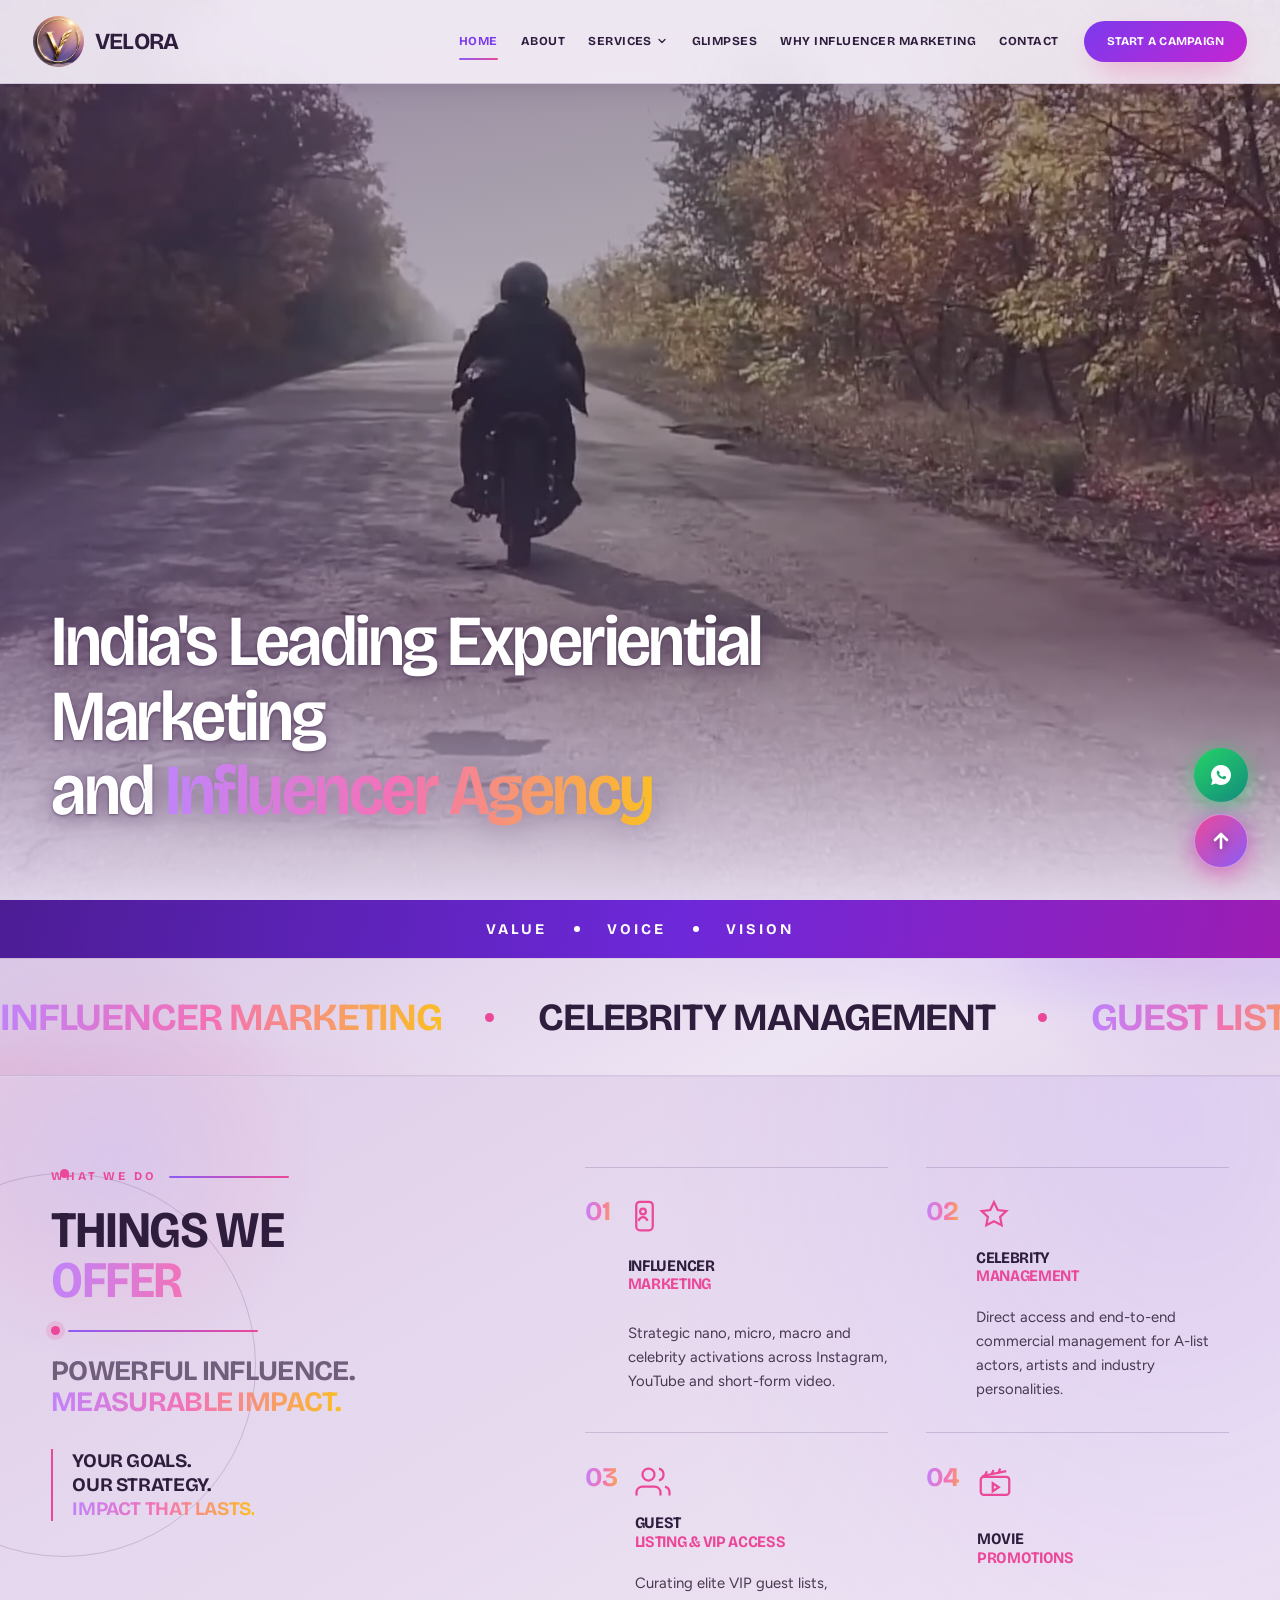
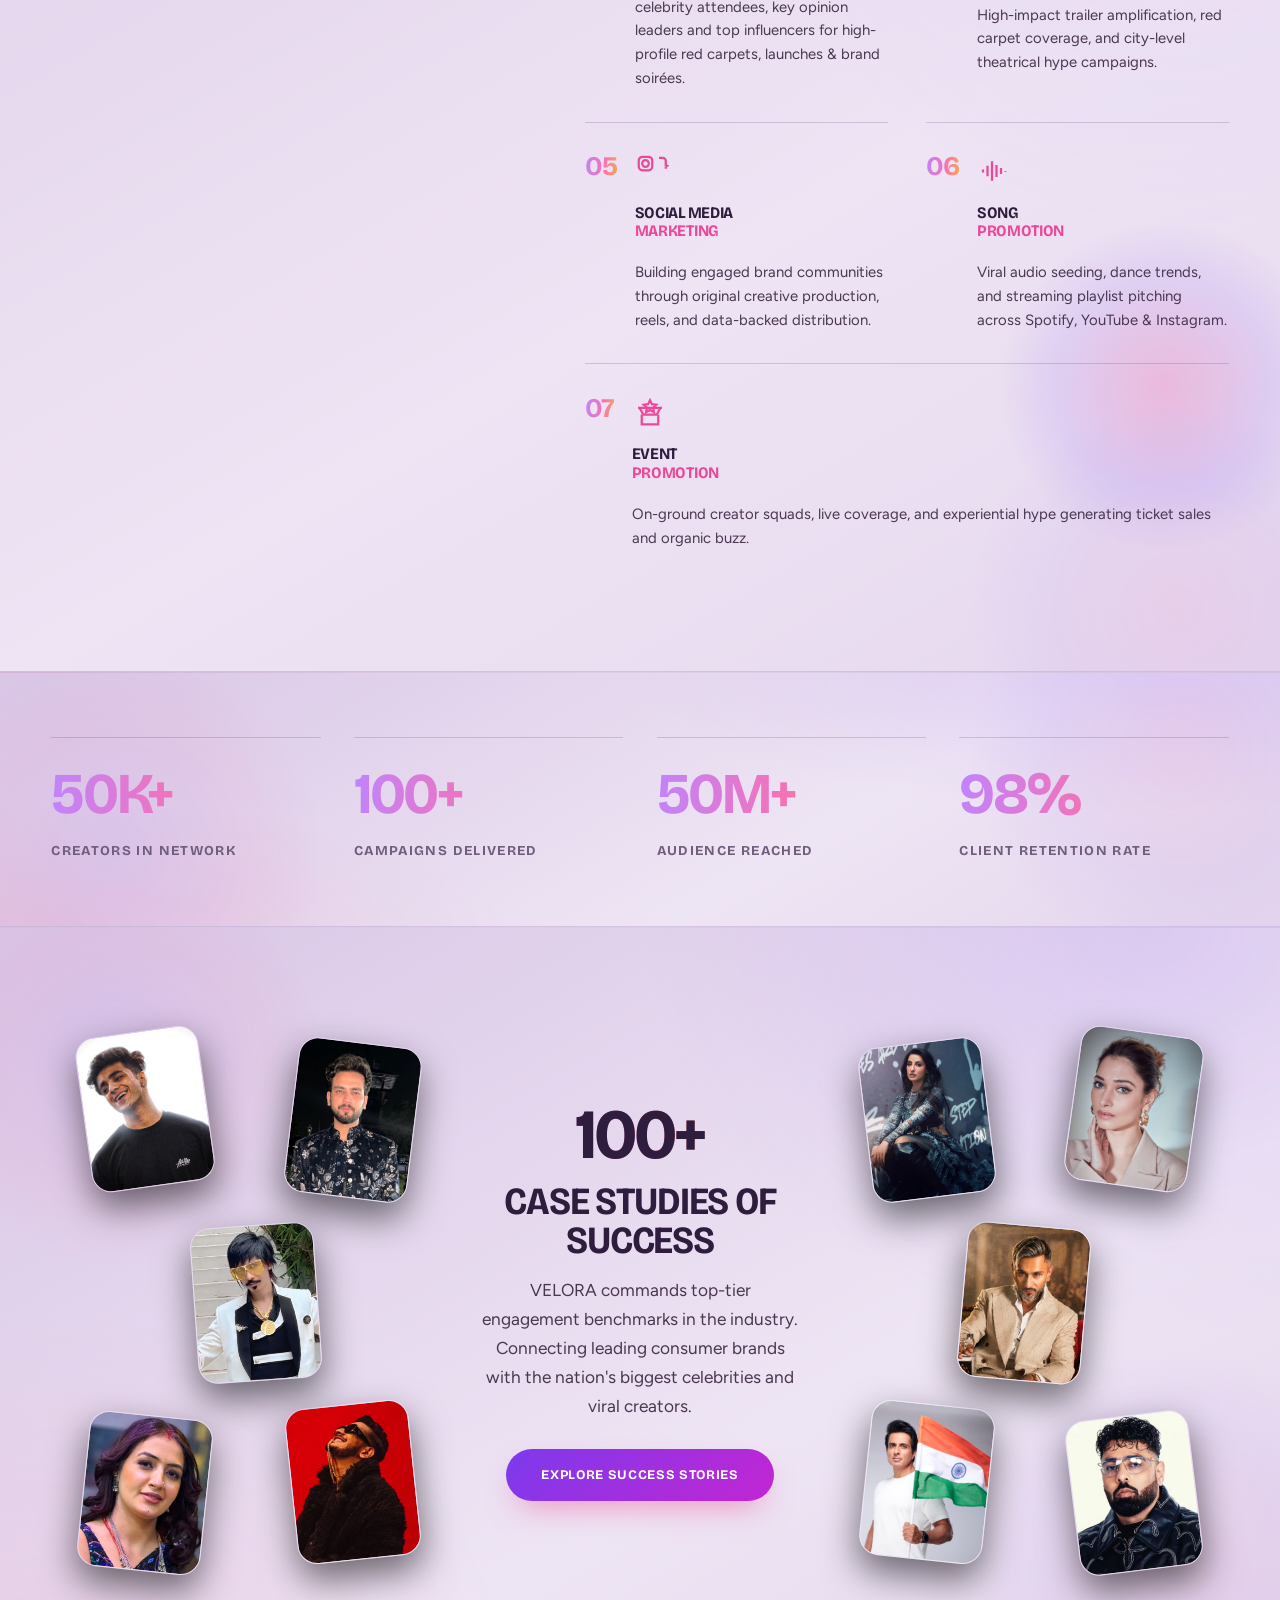
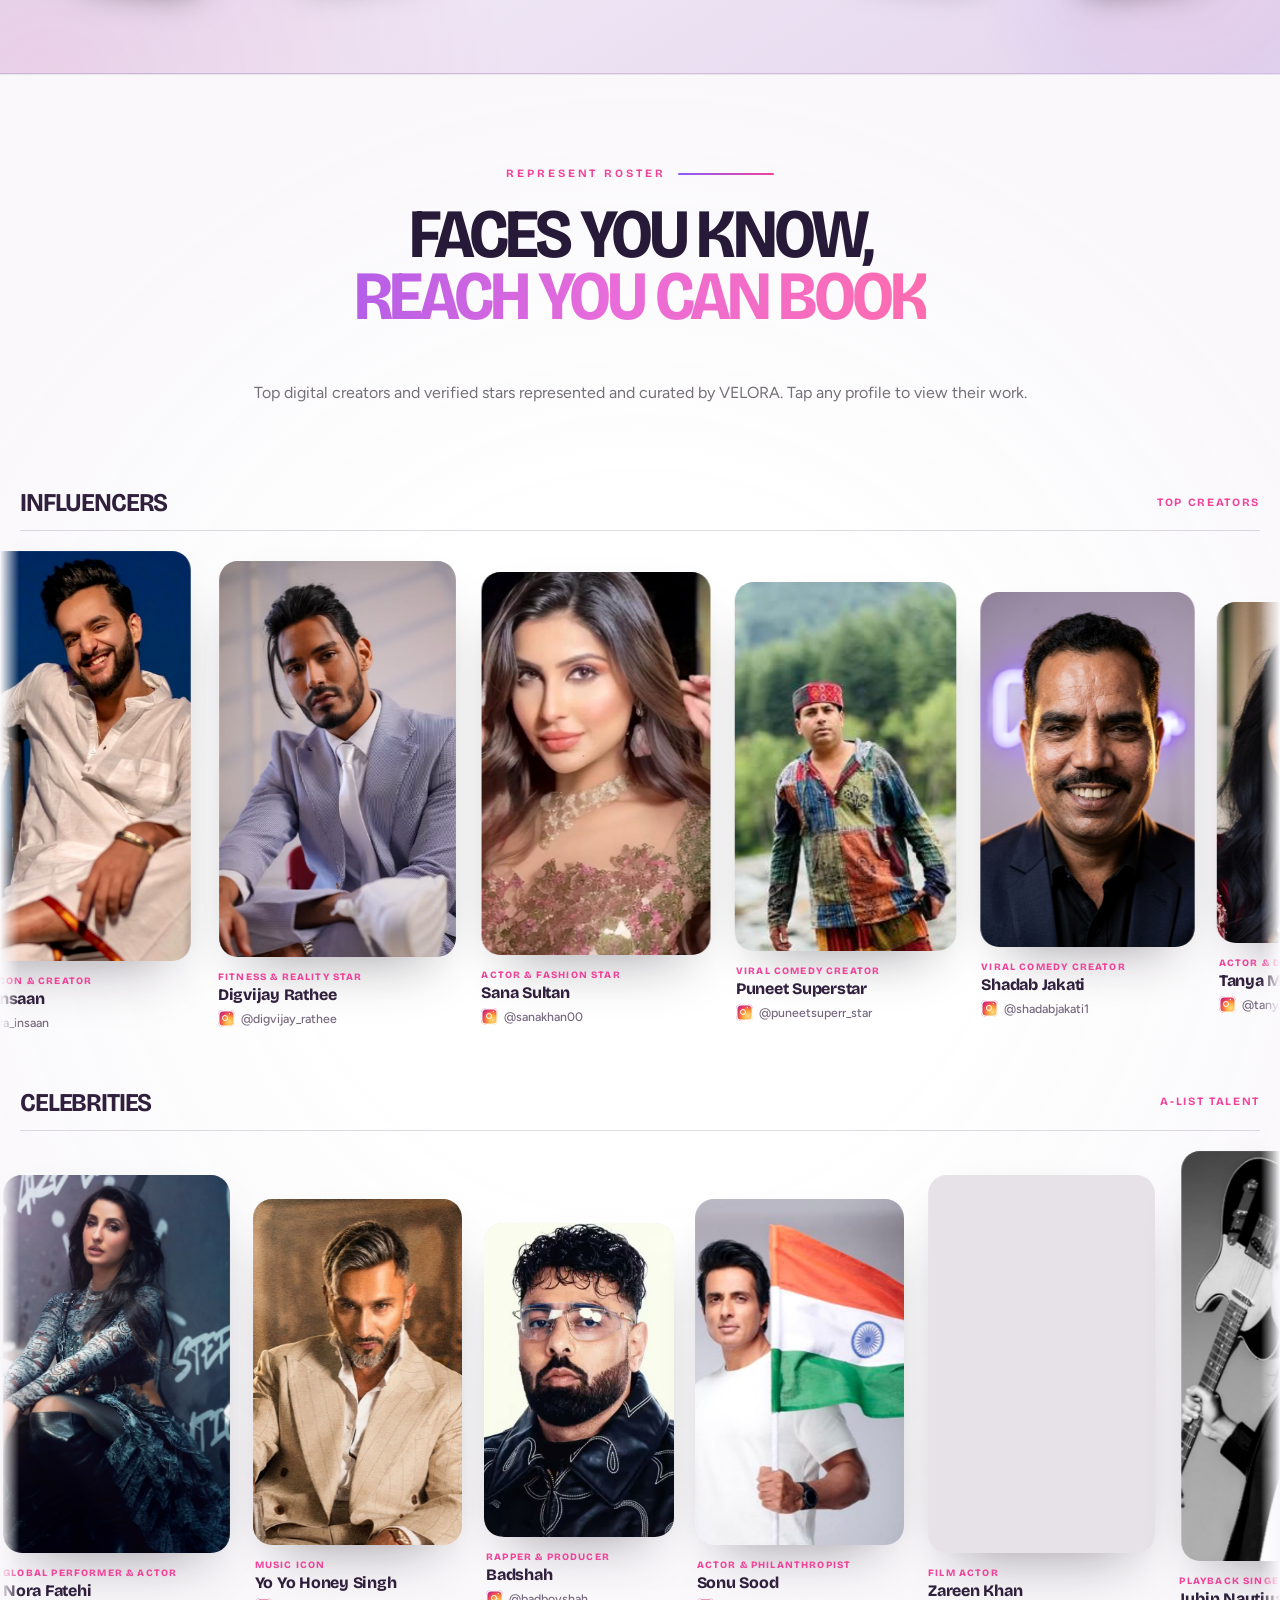
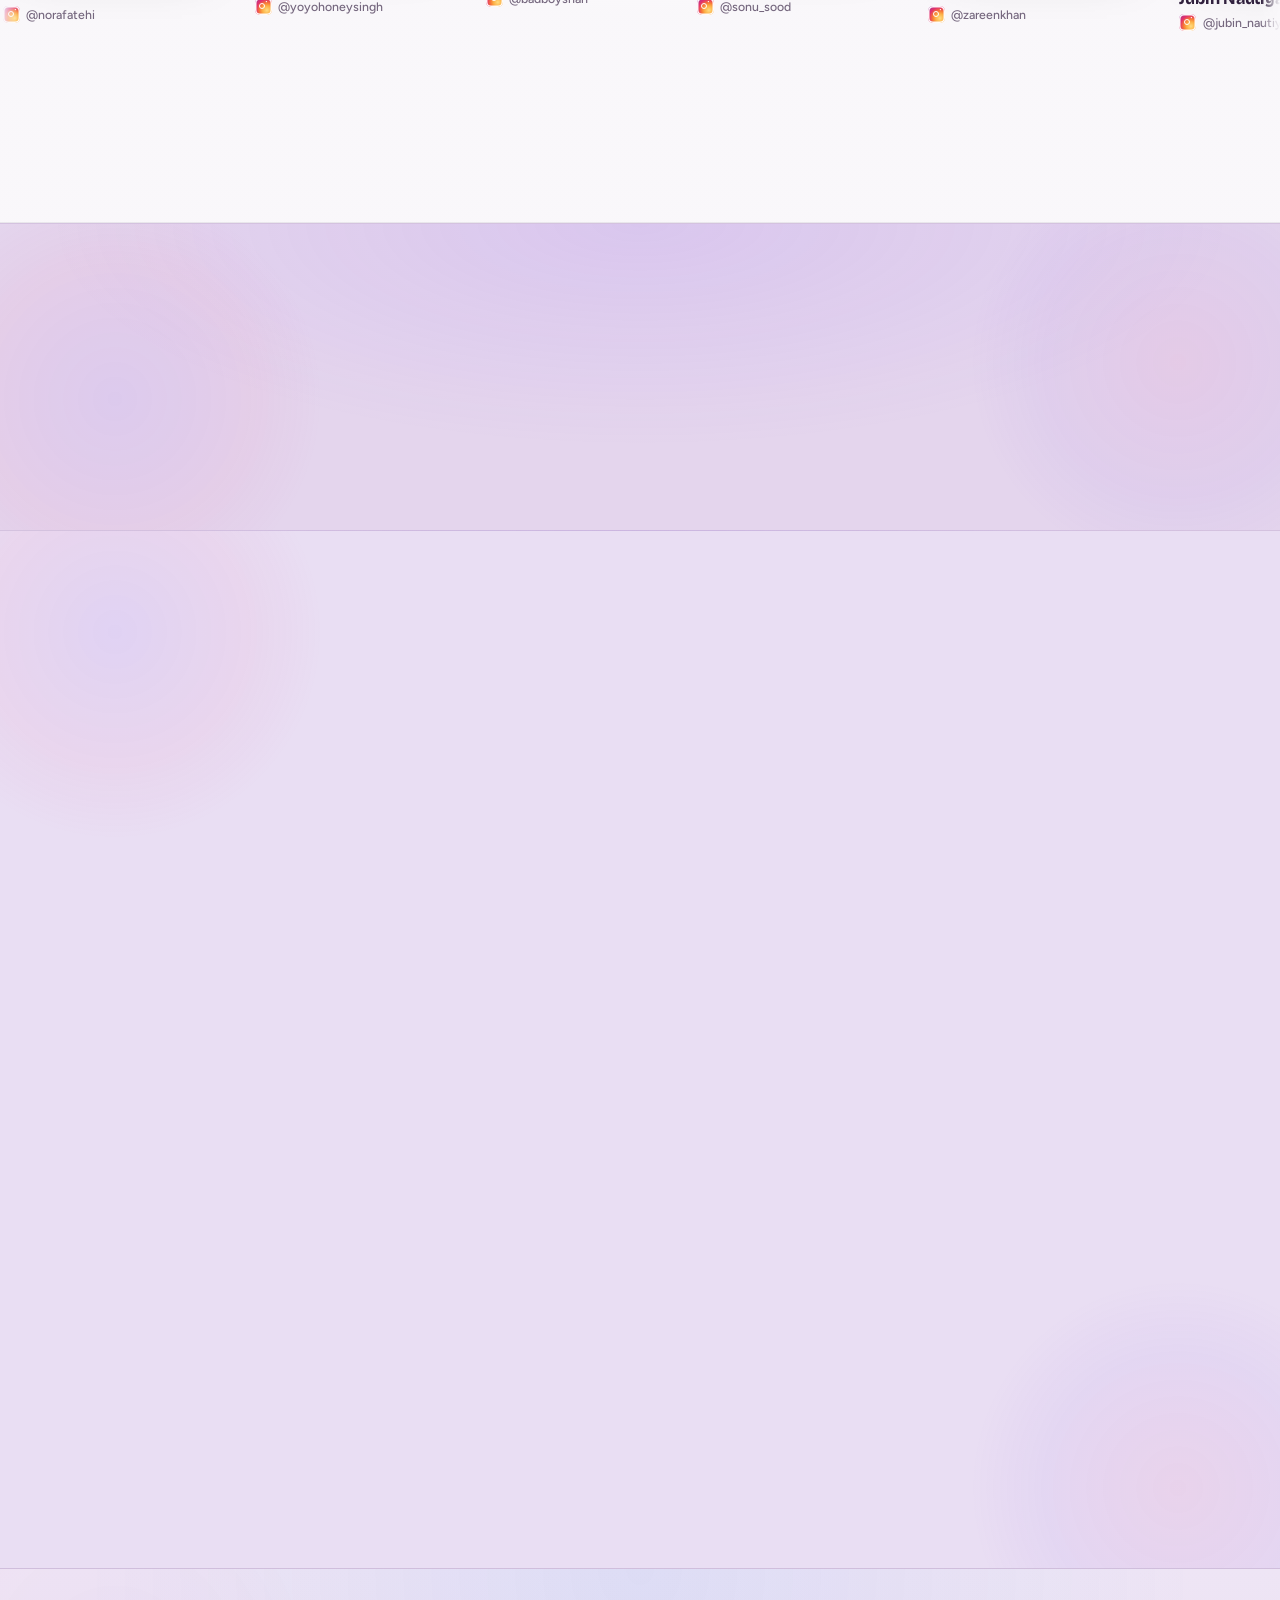
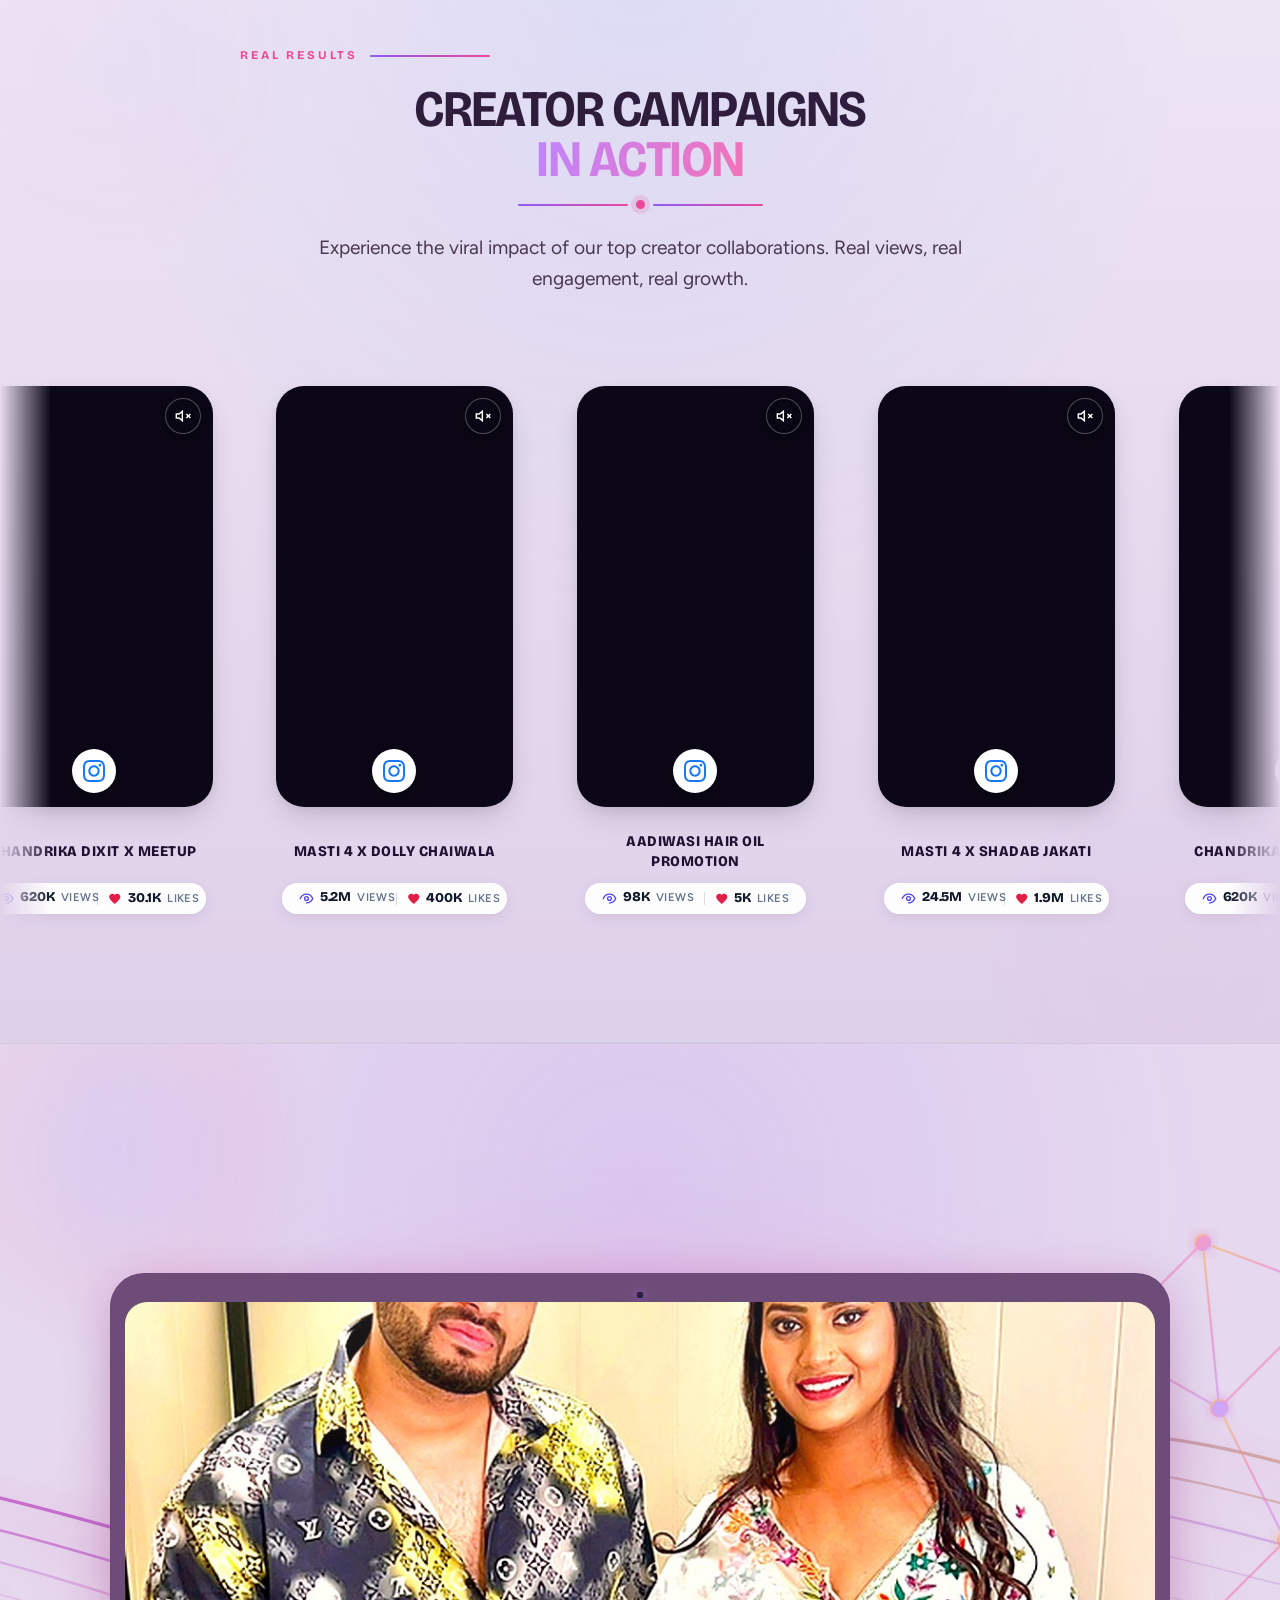
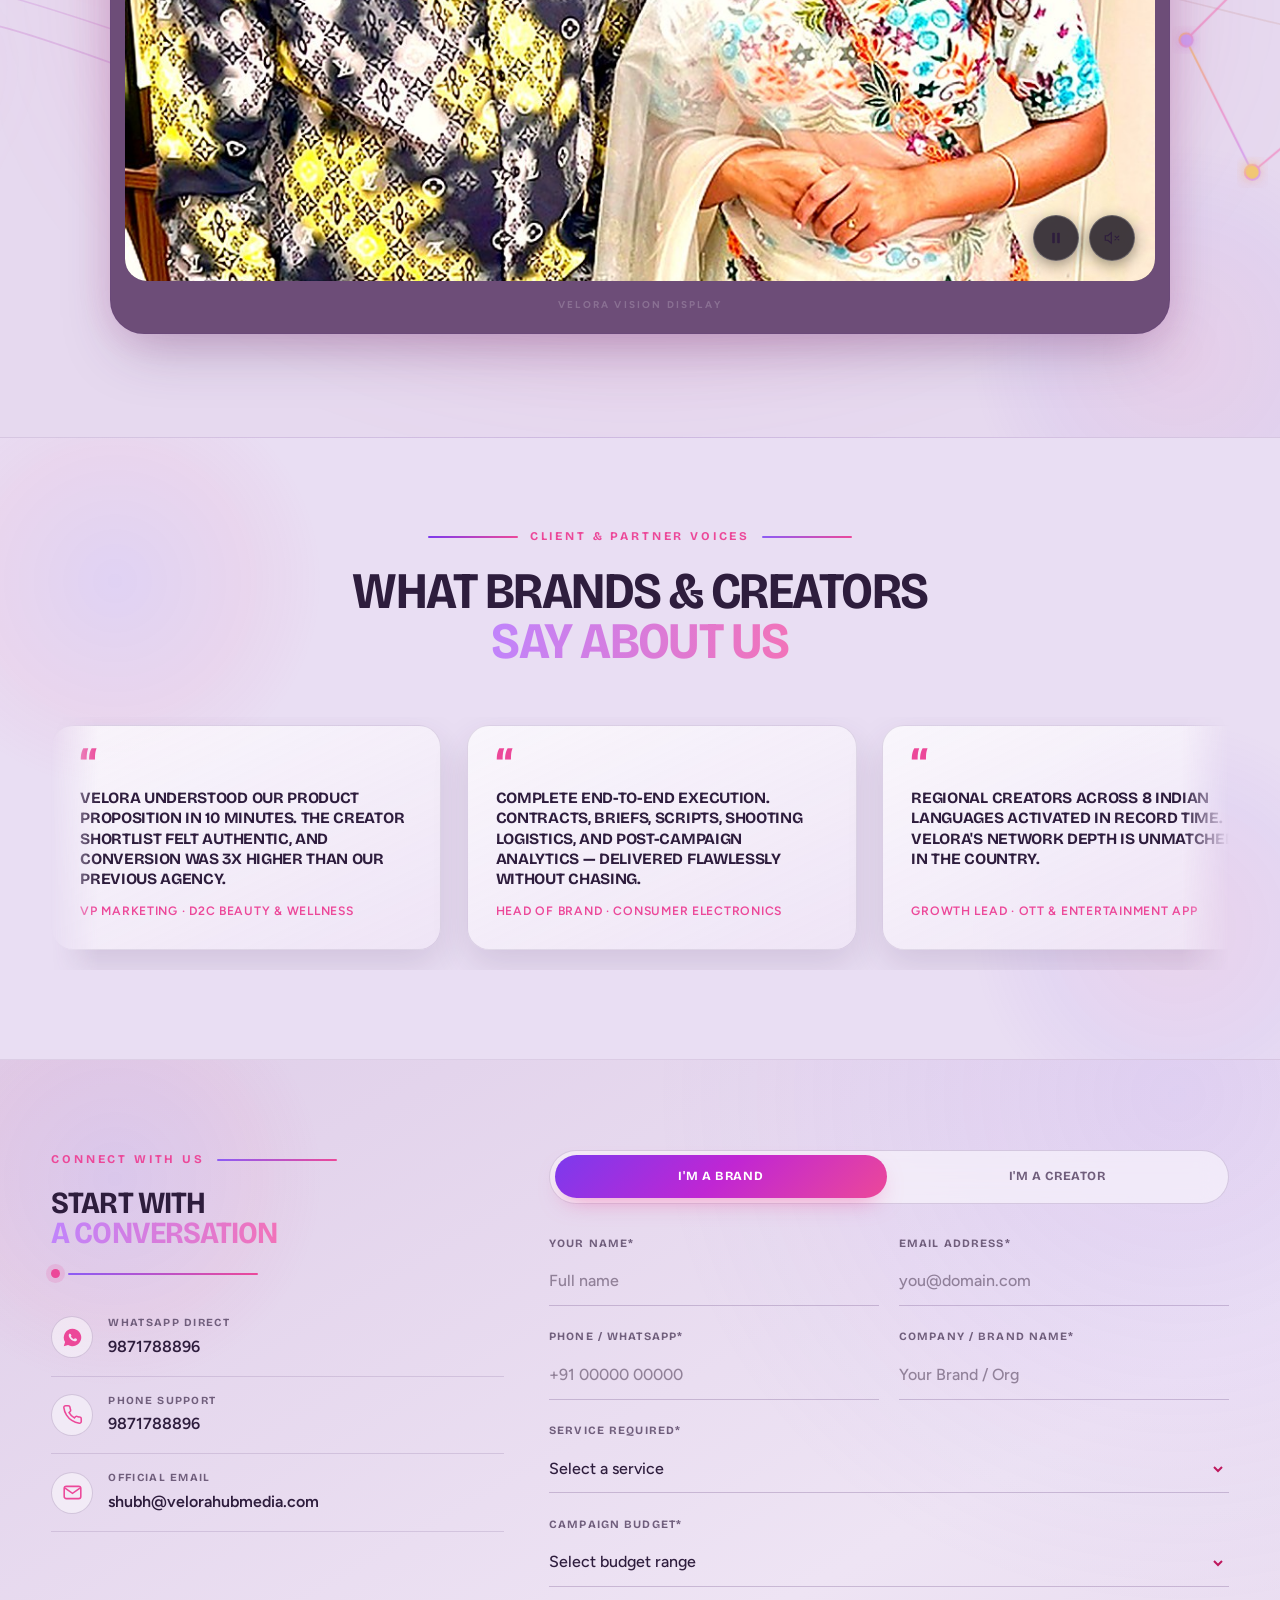
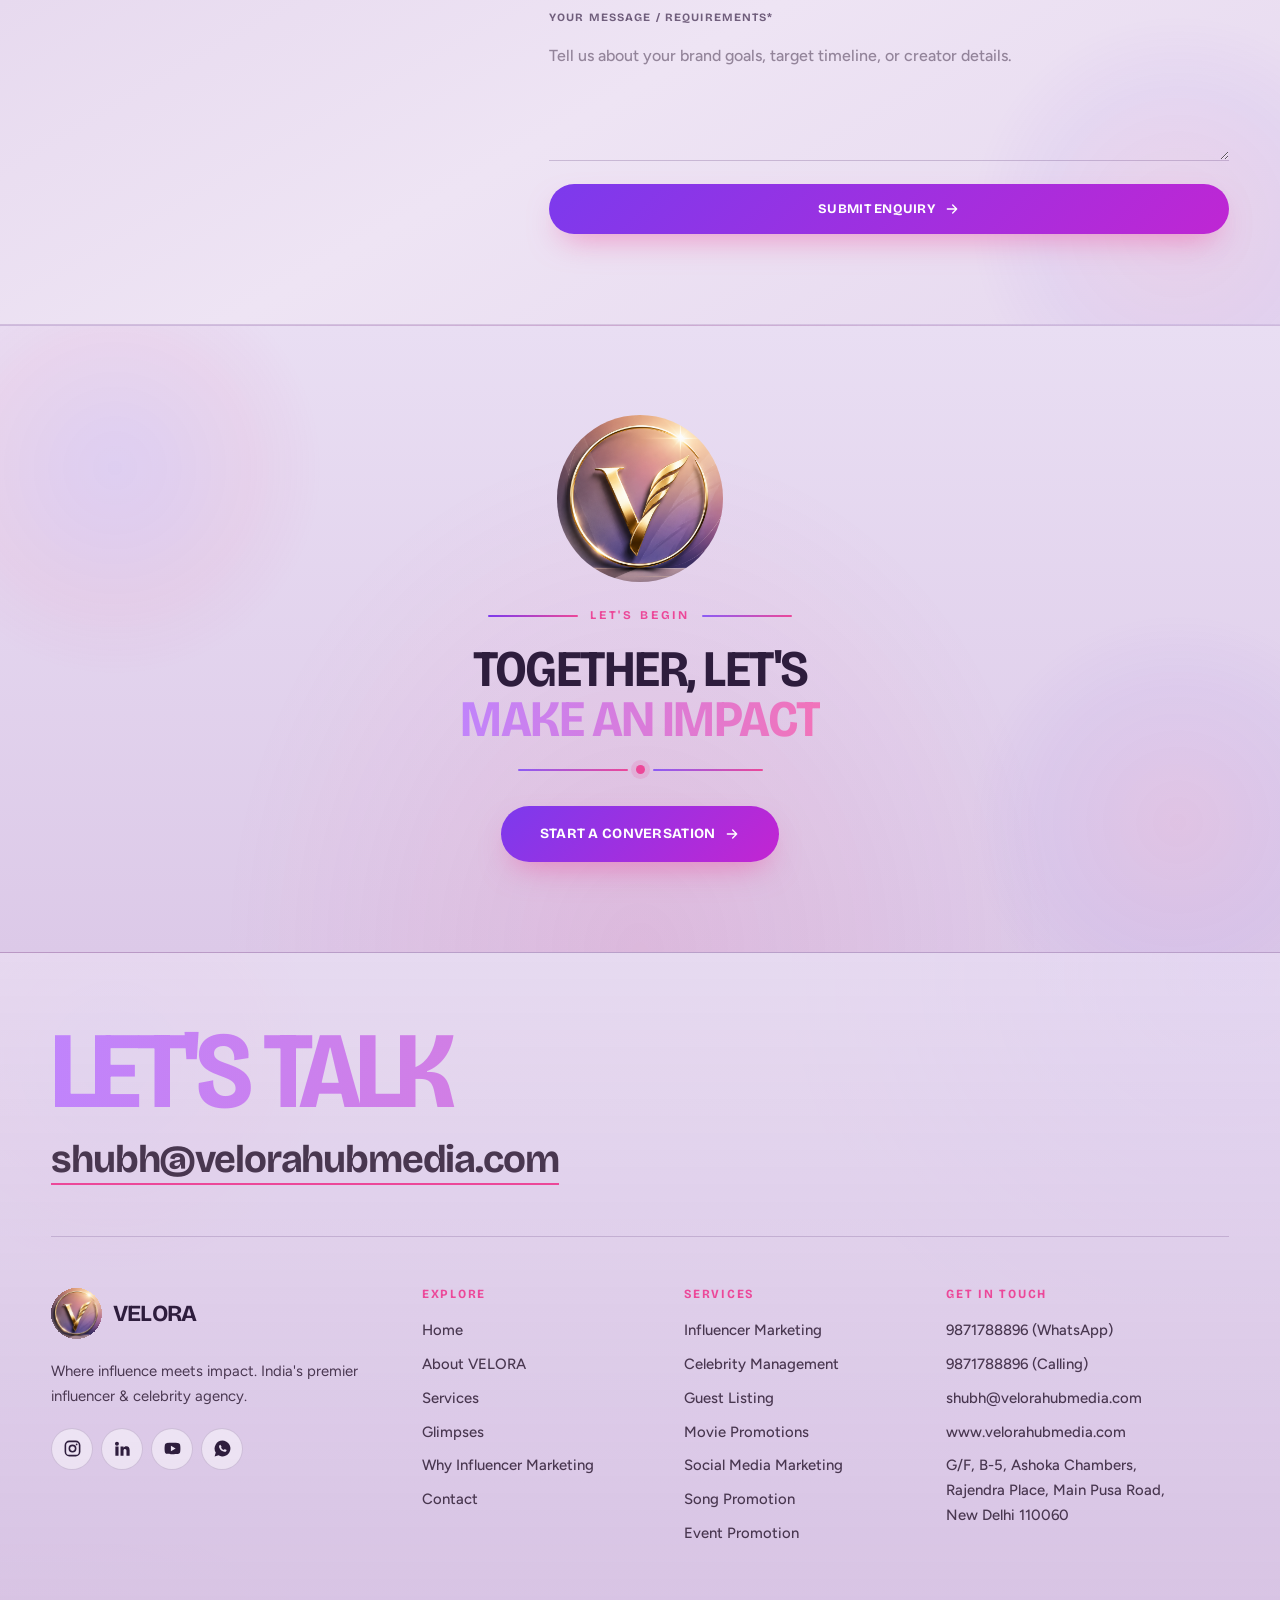
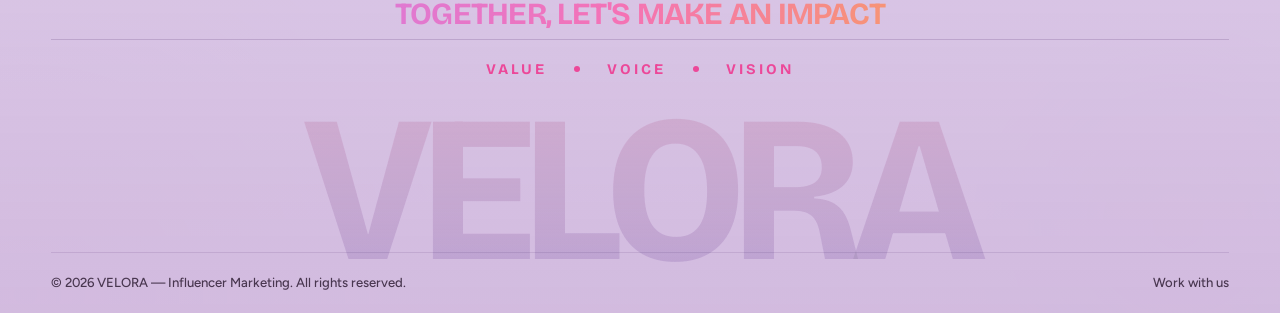
==== commit 1e2604b2: "Update influencer portraits to 4:5 photoshoot profiles and fix marquee continuous auto-scroll with g" ====
--- a/index.html
+++ b/index.html
@@ -23,8 +23,8 @@
     <link
         href="https://fonts.googleapis.com/css2?family=Bricolage+Grotesque:opsz,wdth,wght@12..96,75..100,200..800&family=Figtree:ital,wght@0,300..900;1,300..900&display=swap"
         rel="stylesheet">
-    <link rel="stylesheet" href="style.css?v=20260828-scrollfix-2">
-    <link rel="stylesheet" href="theme.css?v=20260828-5">
+    <link rel="stylesheet" href="style.css?v=20260904-scroll">
+    <link rel="stylesheet" href="theme.css?v=20260904-scroll">
     <!-- Enables the section load-in in style.css section 40. Inline and in
          <head> on purpose: it must land before first paint so sections are
          never shown and then snapped to hidden, and if scripting is off the
@@ -939,13 +939,13 @@
                             </a>
                         </div>
 
-                        <!-- Satellite 8: Top-Left (Puneet Superstar) -->
+                        <!-- Satellite 8: Top-Left (Puneet & Chandrika) -->
                         <div class="orbit-node node-8">
-                            <a class="orbit-node-inner" href="https://www.instagram.com/puneetsuperr_star/" target="_blank" rel="noopener" aria-label="Visit Puneet Superstar Instagram">
-                                <img src="assets/gallery/puneet-superstar.jpg" alt="Puneet Superstar">
+                            <a class="orbit-node-inner" href="https://www.instagram.com/puneetsuperr_star/" target="_blank" rel="noopener" aria-label="Visit Puneet Superstar &amp; Chandrika Instagram">
+                                <img src="assets/gallery/puneet-superstar.jpg" alt="Puneet Superstar &amp; Chandrika Dixit">
                                 <div class="orbit-node-info">
-                                    <strong>Puneet Superstar</strong>
-                                    <span class="node-tag">Viral Legend</span>
+                                    <strong>Puneet &amp; Chandrika</strong>
+                                    <span class="node-tag">Viral Icons</span>
                                 </div>
                             </a>
                         </div>
@@ -2110,7 +2110,7 @@
         </button>
     </div>
 
-    <script src="script.js?v=20260902-1"></script>
+    <script src="script.js?v=20260904-talent"></script>
 </body>
 
 </html>
--- a/style.css
+++ b/style.css
@@ -739,6 +739,7 @@
 .preloader.done {
     opacity: 0;
     visibility: hidden;
+    pointer-events: none;
 }
 
 .preloader-inner {
@@ -2033,7 +2034,13 @@
 /* ---------- 14. Trust band ---------- */
 .trust-band {
     display: flex;
-    overflow: hidden;
+    overflow-x: auto;
+    overflow-y: hidden;
+    scrollbar-width: none;
+    -ms-overflow-style: none;
+    cursor: grab;
+    touch-action: pan-y pinch-zoom;
+    overscroll-behavior-x: contain;
     padding-block: clamp(.9rem, 1.8vw, 1.35rem);
     mask-image: linear-gradient(90deg, transparent, #000 6%, #000 94%, transparent);
     -webkit-mask-image: linear-gradient(90deg, transparent, #000 6%, #000 94%, transparent);
@@ -2419,22 +2426,63 @@
     white-space: nowrap;
 }
 
-/* The roster rails are real scroll containers, not a CSS translate animation.
-   script.js advances scrollLeft each frame and wraps it at half the content
-   width, which looks identical but means the rail can also be dragged with the
-   mouse, flicked on touch, scrolled with a trackpad and reached by keyboard.
-   A translated track inside overflow:hidden can do none of that.
-
-   overflow-y stays hidden so the cards' hover lift and glow do not open a
-   vertical scrollbar; the vertical padding gives them room instead. */
 .talent-marquee {
     display: flex;
-    overflow: hidden;
+    overflow-x: auto;
+    overflow-y: hidden;
+    scrollbar-width: none;
+    -ms-overflow-style: none;
+    cursor: grab;
+    touch-action: pan-y pinch-zoom;
+    overscroll-behavior-x: contain;
     padding-block: clamp(1.2rem, 2vw, 1.8rem);
     mask-image: linear-gradient(90deg, transparent, #000 3%, #000 97%, transparent);
     -webkit-mask-image: linear-gradient(90deg, transparent, #000 3%, #000 97%, transparent);
     width: 100%;
     position: relative;
+}
+
+.talent-marquee::-webkit-scrollbar,
+.trust-band::-webkit-scrollbar,
+.campaigns-marquee::-webkit-scrollbar,
+.quotes-marquee-wrap::-webkit-scrollbar,
+.marquee::-webkit-scrollbar {
+    display: none !important;
+    width: 0 !important;
+    height: 0 !important;
+}
+
+.talent-marquee.is-dragging,
+.trust-band.is-dragging,
+.campaigns-marquee.is-dragging,
+.quotes-marquee-wrap.is-dragging,
+.marquee.is-dragging {
+    cursor: grabbing !important;
+    user-select: none !important;
+    -webkit-user-select: none !important;
+}
+
+.talent-marquee.is-dragging a,
+.talent-marquee.is-dragging .talent,
+.campaigns-marquee.is-dragging a,
+.campaigns-marquee.is-dragging .reel-card {
+    pointer-events: none;
+}
+
+.talent-marquee img,
+.trust-band img,
+.campaigns-marquee img,
+.campaigns-marquee video {
+    -webkit-user-drag: none;
+    user-select: none;
+    -webkit-user-select: none;
+}
+
+.talent-marquee.js-scroll-active .talent-track,
+.trust-band.js-scroll-active .trust-track,
+.campaigns-marquee.js-scroll-active .campaigns-track {
+    animation: none !important;
+    transform: none !important;
 }
 
 .talent-track {
@@ -3091,7 +3139,13 @@
 /* ---------- 22. Marquee ---------- */
 .marquee {
     display: flex;
-    overflow: hidden;
+    overflow-x: auto;
+    overflow-y: hidden;
+    scrollbar-width: none;
+    -ms-overflow-style: none;
+    cursor: grab;
+    touch-action: pan-y pinch-zoom;
+    overscroll-behavior-x: contain;
     padding-block: clamp(1rem, 2.2vw, 1.6rem);
     user-select: none;
 }
@@ -5136,7 +5190,13 @@
 /* ---------- 35h. Testimonial marquee ---------- */
 .quotes-marquee-wrap {
     display: flex;
-    overflow: hidden;
+    overflow-x: auto;
+    overflow-y: hidden;
+    scrollbar-width: none;
+    -ms-overflow-style: none;
+    cursor: grab;
+    touch-action: pan-y pinch-zoom;
+    overscroll-behavior-x: contain;
     padding-block: .5rem 1.2rem;
     mask-image: linear-gradient(90deg, transparent, #000 4%, #000 96%, transparent);
     -webkit-mask-image: linear-gradient(90deg, transparent, #000 4%, #000 96%, transparent);
@@ -5995,7 +6055,13 @@
 
 .campaigns-marquee {
     display: flex;
-    overflow: hidden;
+    overflow-x: auto;
+    overflow-y: hidden;
+    scrollbar-width: none;
+    -ms-overflow-style: none;
+    cursor: grab;
+    touch-action: pan-y pinch-zoom;
+    overscroll-behavior-x: contain;
     padding-block: 2.5rem 3.2rem;
     margin-top: 1.5rem;
     mask-image: linear-gradient(90deg, transparent, #000 4%, #000 96%, transparent);
--- a/theme.css
+++ b/theme.css
@@ -898,11 +898,34 @@
 
 .roster-section .talent-marquee {
     --roster-gap: clamp(1.15rem, 2vw, 1.7rem);
-    overflow: hidden;
+    overflow-x: auto;
+    overflow-y: hidden;
+    scrollbar-width: none;
+    -ms-overflow-style: none;
+    cursor: grab;
+    touch-action: pan-y pinch-zoom;
+    overscroll-behavior-x: contain;
     width: 100%;
     padding-block: clamp(1.55rem, 2.8vw, 2.35rem) clamp(2rem, 3.2vw, 2.8rem);
     mask-image: linear-gradient(90deg, transparent, #000 2.5%, #000 97.5%, transparent);
     -webkit-mask-image: linear-gradient(90deg, transparent, #000 2.5%, #000 97.5%, transparent);
+}
+
+.roster-section .talent-marquee::-webkit-scrollbar {
+    display: none !important;
+    width: 0 !important;
+    height: 0 !important;
+}
+
+.roster-section .talent-marquee.is-dragging {
+    cursor: grabbing !important;
+    user-select: none !important;
+    -webkit-user-select: none !important;
+}
+
+.roster-section .talent-marquee.js-scroll-active .talent-track {
+    animation: none !important;
+    transform: none !important;
 }
 
 .roster-section .talent-track {
@@ -1283,10 +1306,33 @@
     height: clamp(520px, 38vw, 610px);
     margin: 0;
     padding: 0;
-    overflow: hidden;
+    overflow-x: auto;
+    overflow-y: hidden;
+    scrollbar-width: none;
+    -ms-overflow-style: none;
+    cursor: grab;
+    touch-action: pan-y pinch-zoom;
+    overscroll-behavior-x: contain;
     perspective: 1400px;
     mask-image: linear-gradient(90deg, transparent 0, #000 1.5%, #000 98.5%, transparent 100%);
     -webkit-mask-image: linear-gradient(90deg, transparent 0, #000 1.5%, #000 98.5%, transparent 100%);
+}
+
+#faces.roster-panorama .talent-marquee::-webkit-scrollbar {
+    display: none !important;
+    width: 0 !important;
+    height: 0 !important;
+}
+
+#faces.roster-panorama .talent-marquee.is-dragging {
+    cursor: grabbing !important;
+    user-select: none !important;
+    -webkit-user-select: none !important;
+}
+
+#faces.roster-panorama .talent-marquee.js-scroll-active .talent-track {
+    animation: none !important;
+    transform: none !important;
 }
 
 #faces.roster-panorama .talent-track {
